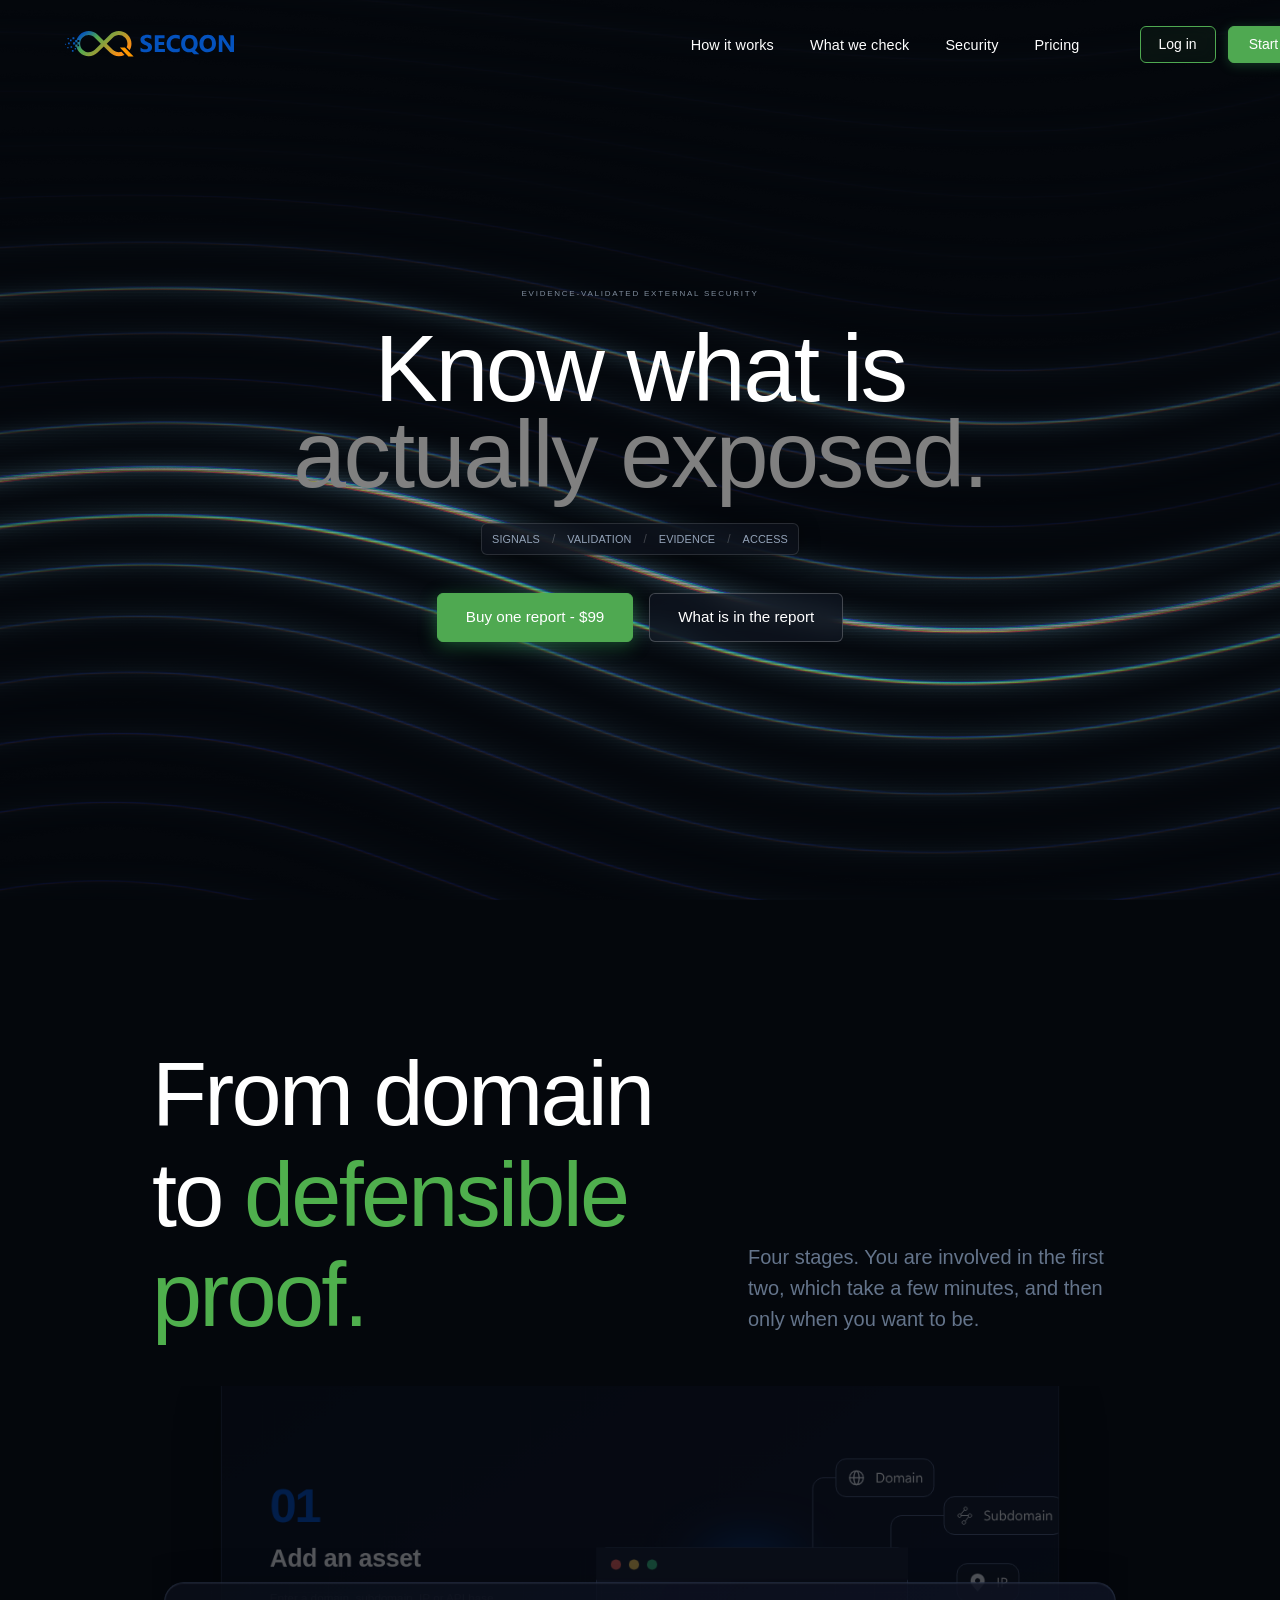
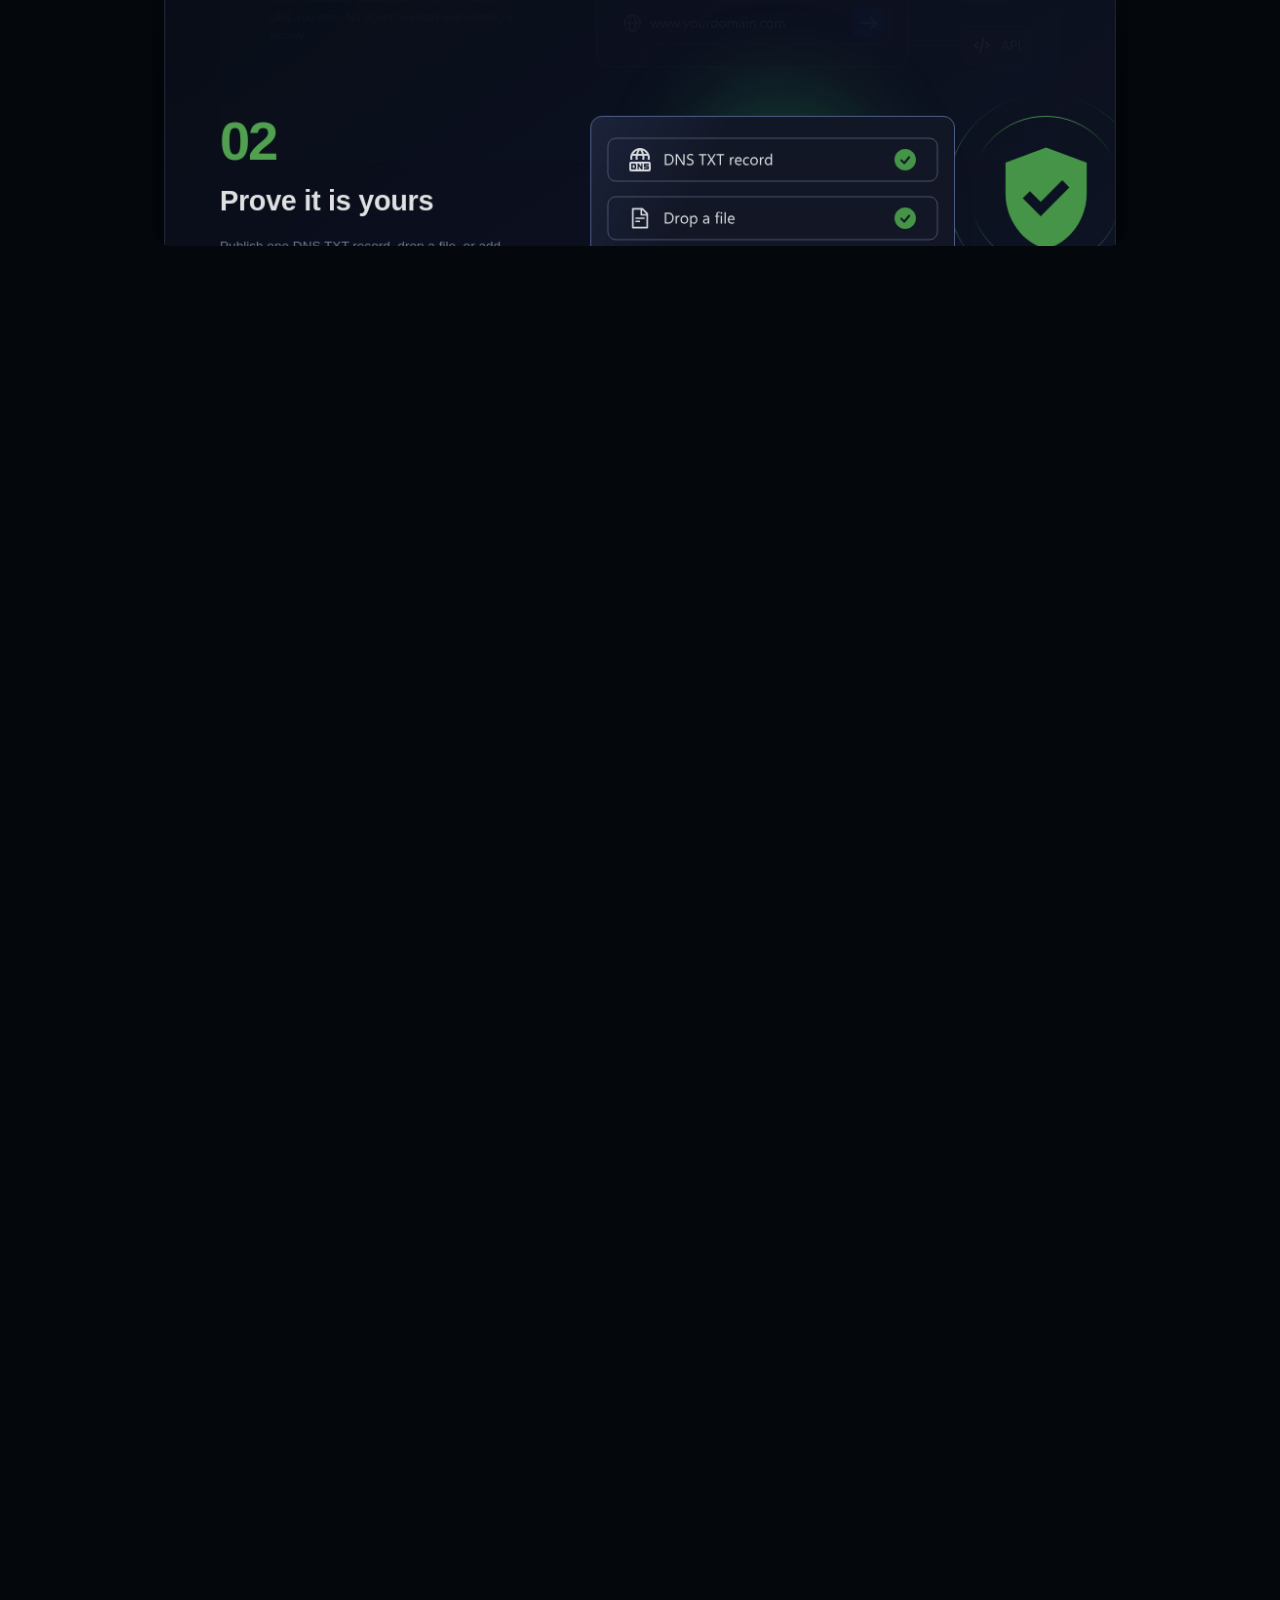
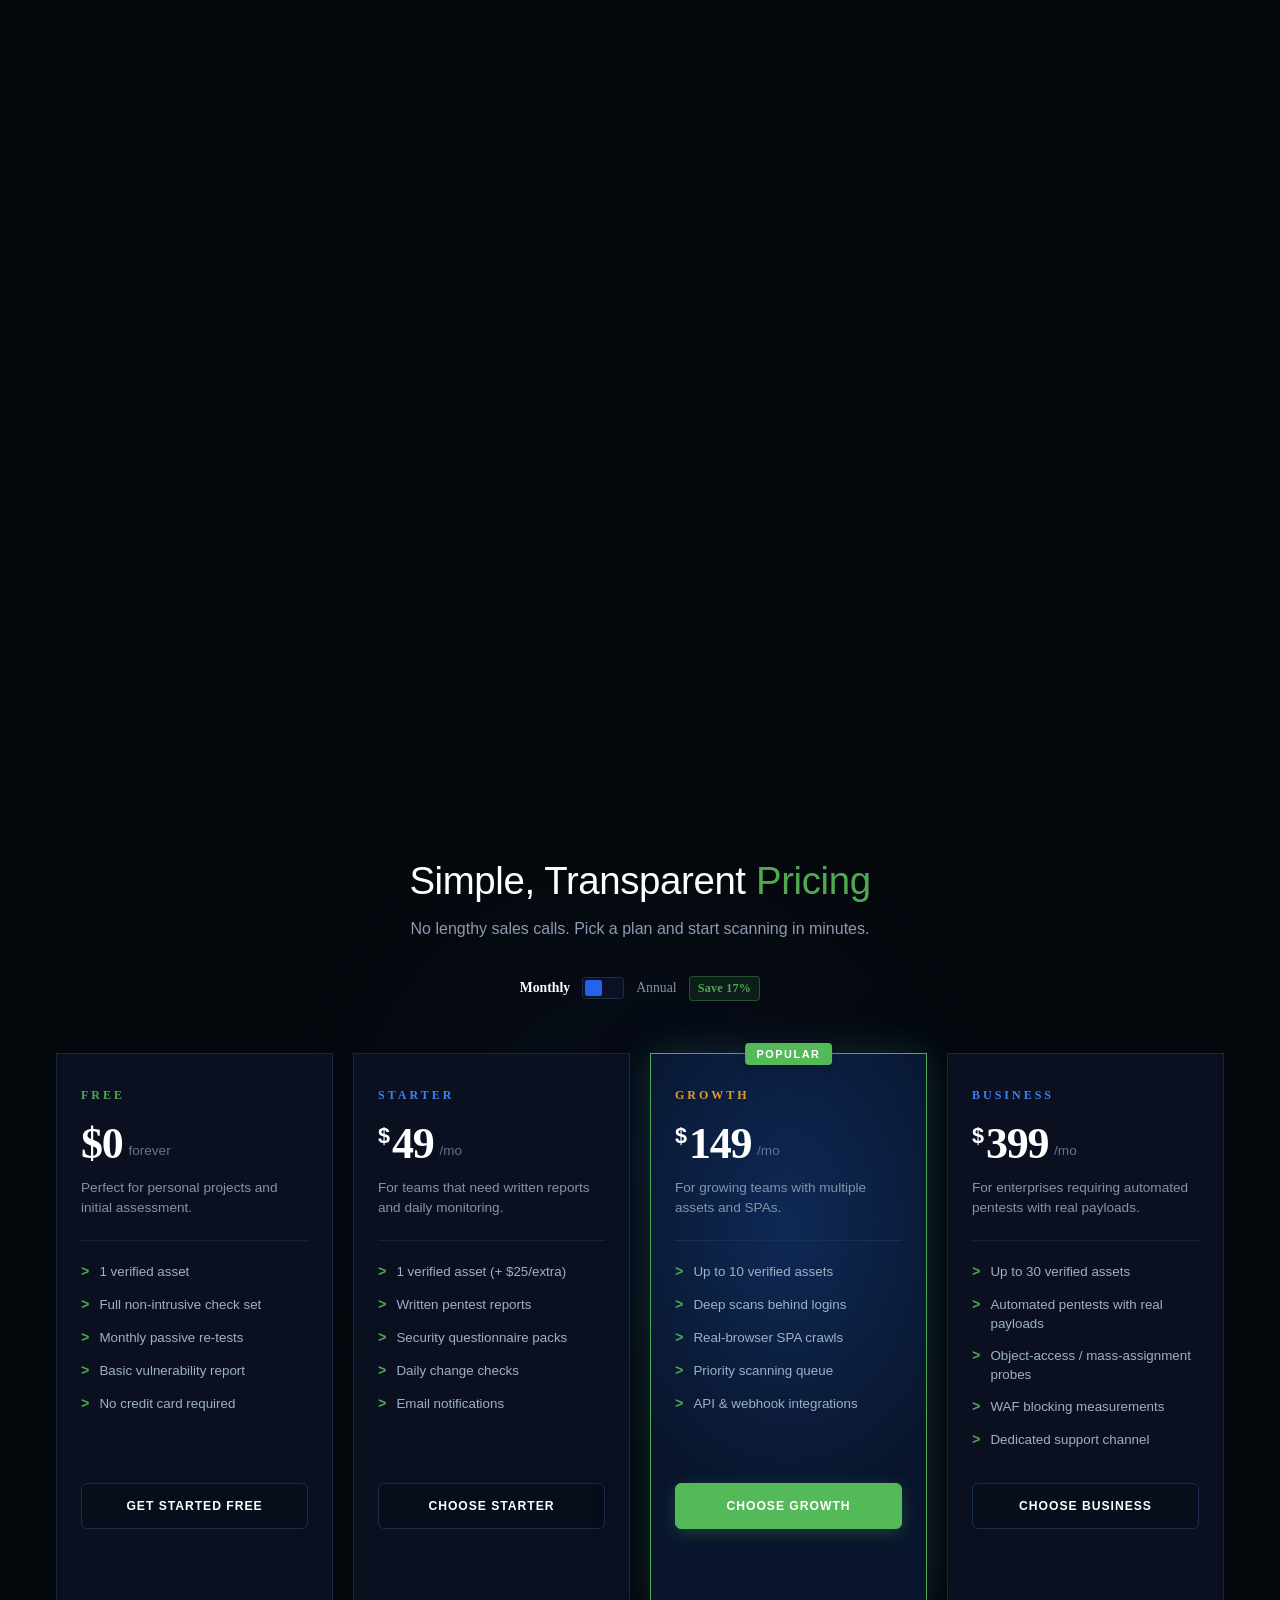
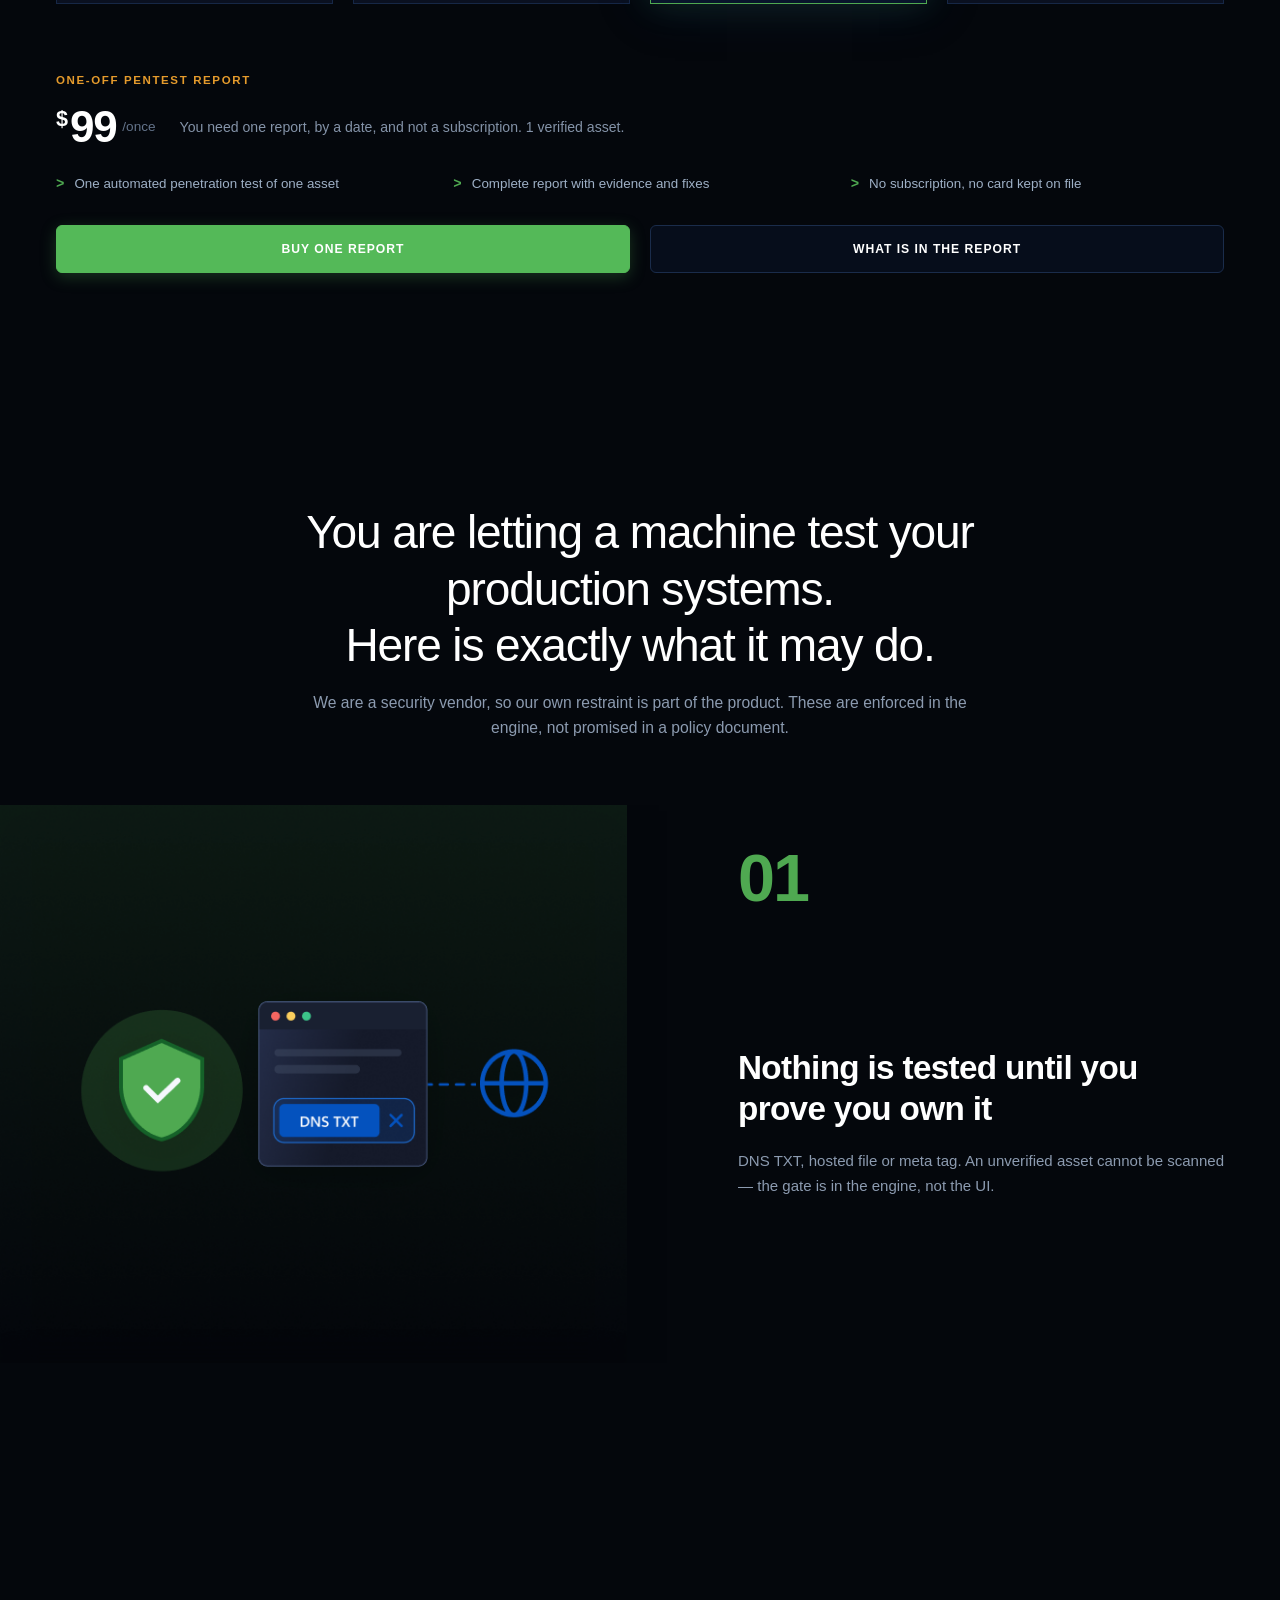
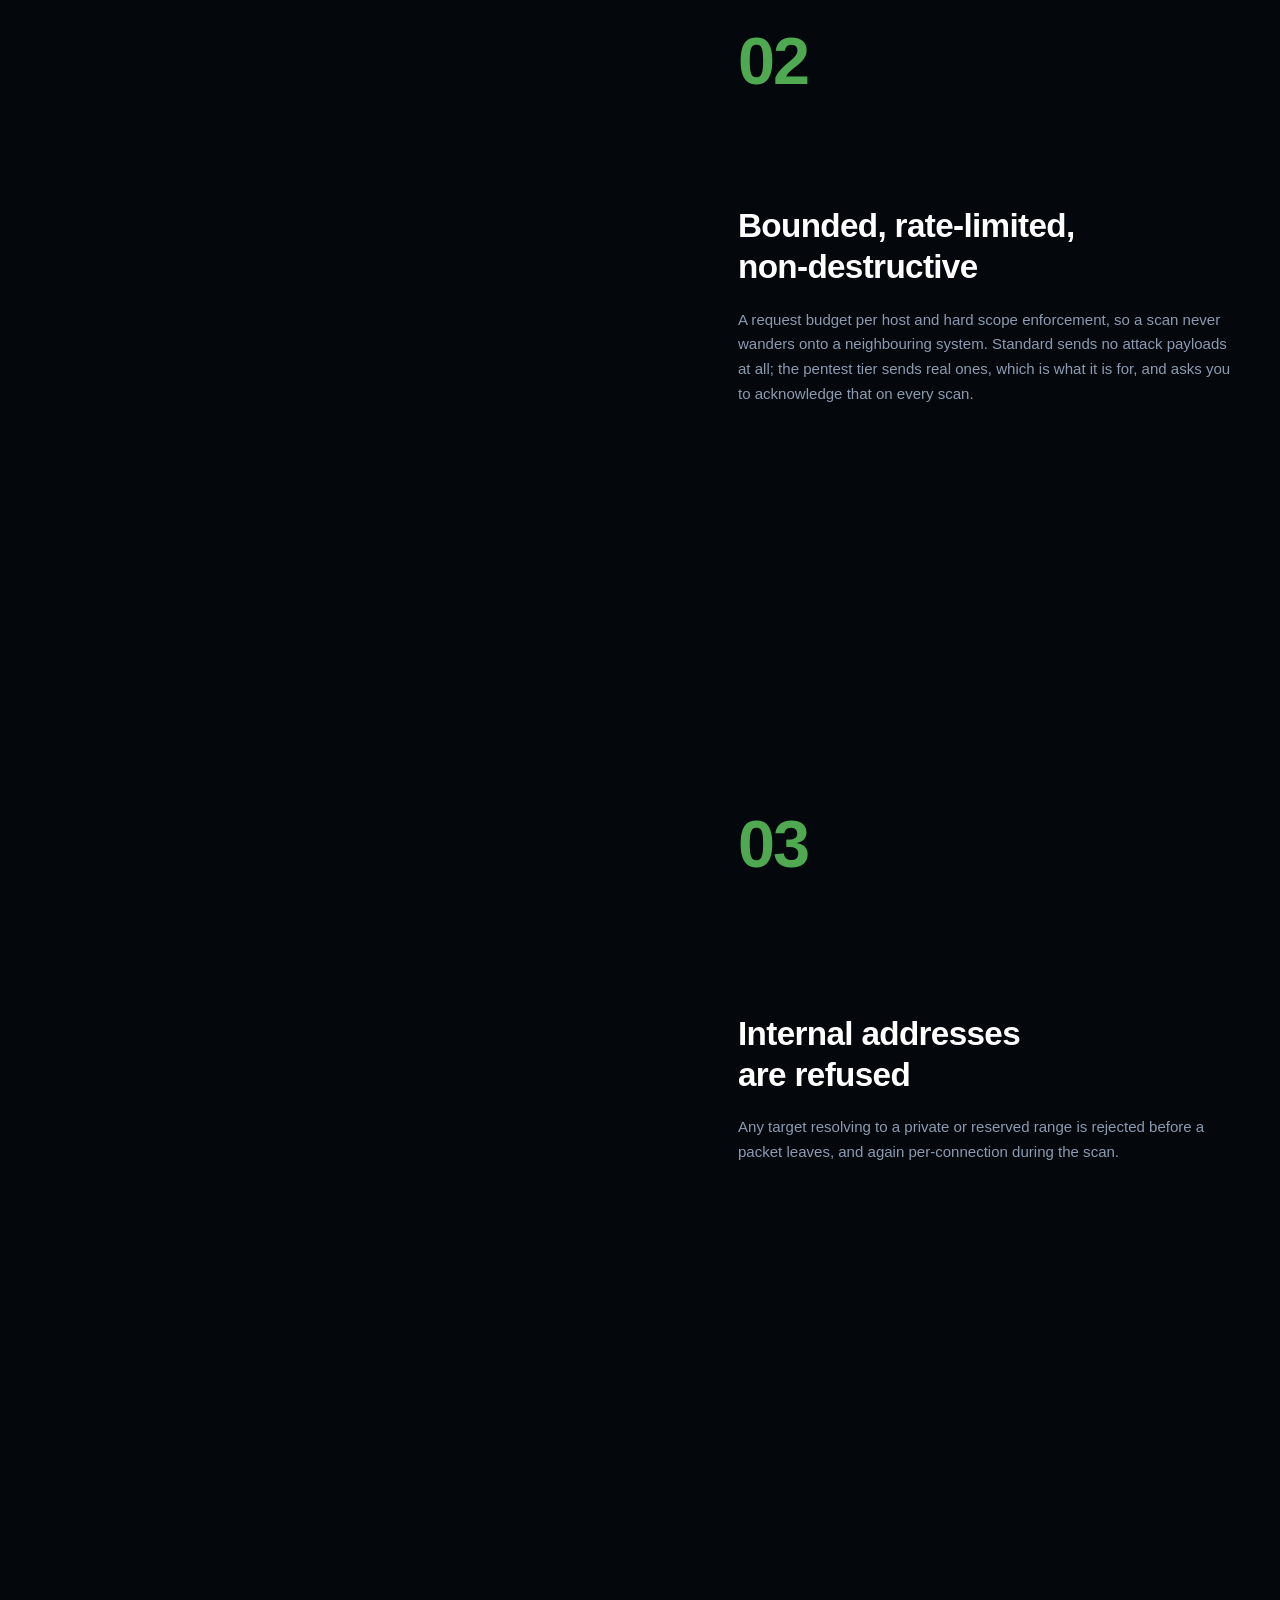
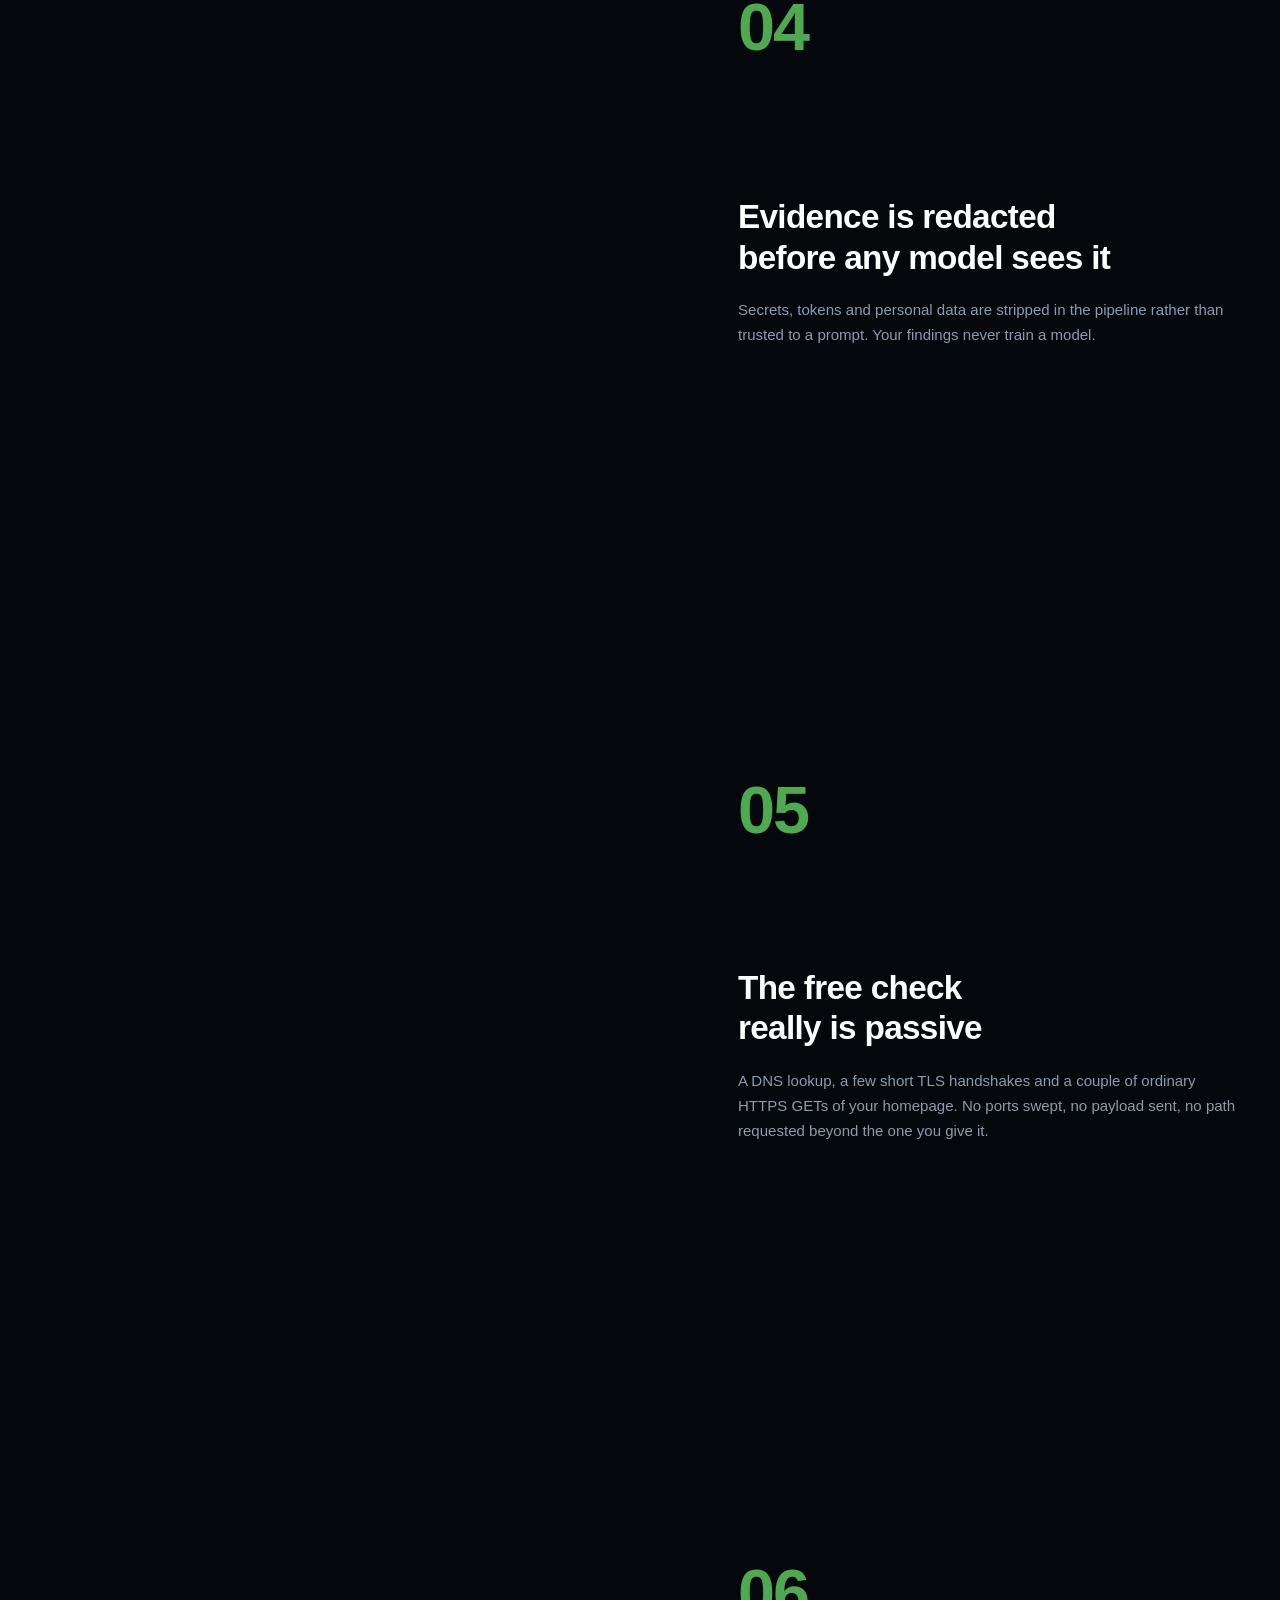
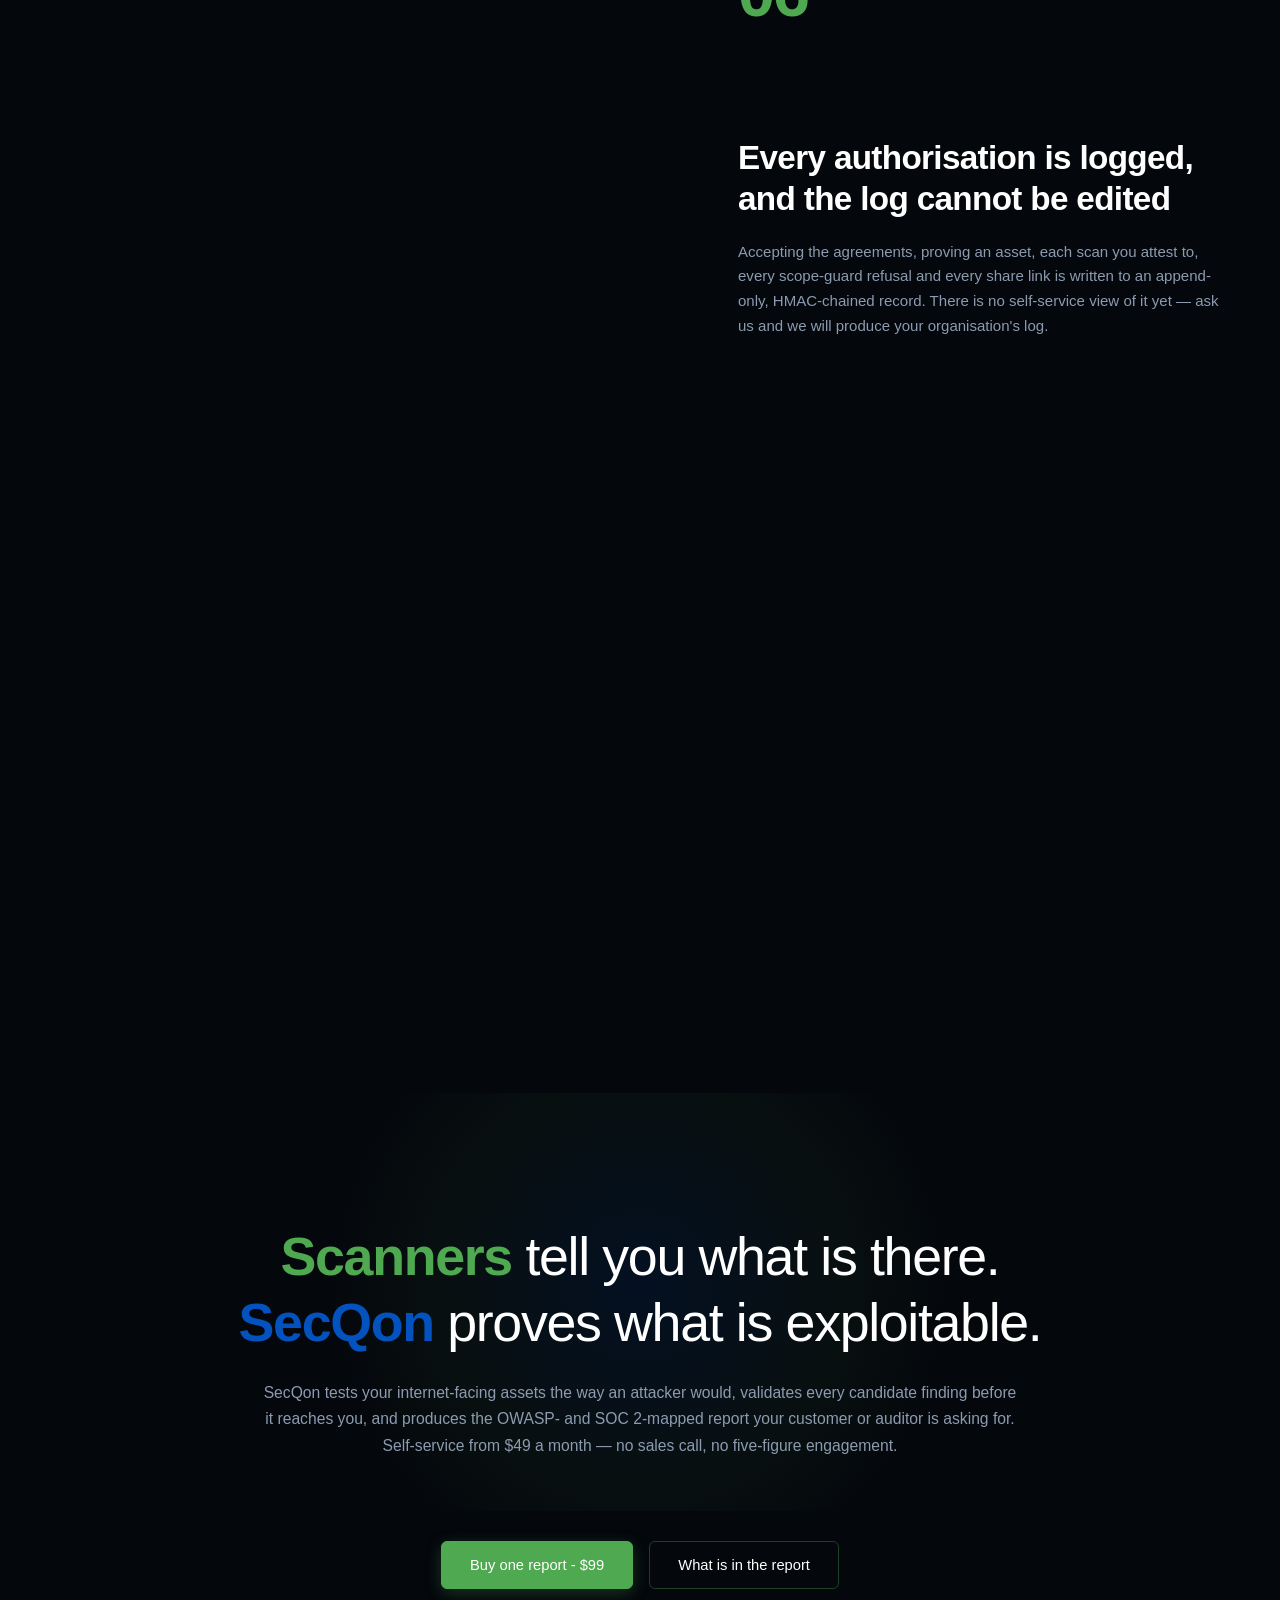
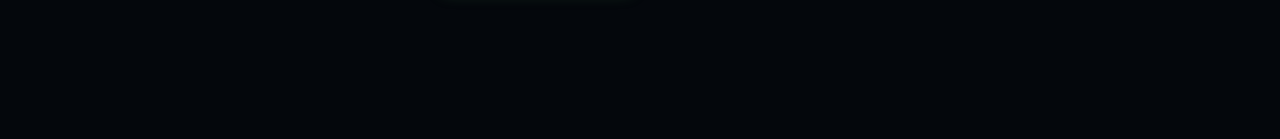
==== index.html @ 77406177 "feat: add proves section and global styles to landing page" ====
<!DOCTYPE html>
<html lang="en">

<head>
  <meta charset="UTF-8">
  <meta name="viewport" content="width=device-width, initial-scale=1.0">
  <title>SECQON - Evidence-Validated External Security</title>
  <meta name="description"
    content="Know what is actually exposed. Evidence-validated external security intelligence, signals, and validation.">

  <!-- Favicon -->
  <link rel="icon" type="image/svg+xml" href="assets/images/logo.svg">

  <!-- Segoe UI Variable Font -->
  <link rel="preconnect" href="https://fonts.cdnfonts.com">
  <link href="https://fonts.cdnfonts.com/css/segoe-ui-variable" rel="stylesheet">

  <!-- Google Fonts - Plus Jakarta Sans -->
  <link rel="preconnect" href="https://fonts.googleapis.com">
  <link rel="preconnect" href="https://fonts.gstatic.com" crossorigin>
  <link href="https://fonts.googleapis.com/css2?family=Plus+Jakarta+Sans:wght@300;400;500;600;700;800&display=swap"
    rel="stylesheet">

  <!-- Stylesheets -->
  <link rel="stylesheet" href="assets/css/style.css">
  <link rel="stylesheet" href="assets/css/scanner.css">
  <link rel="stylesheet" href="assets/css/sections/header.css">
  <link rel="stylesheet" href="assets/css/sections/hero.css">
  <link rel="stylesheet" href="assets/css/sections/stages.css">
  <link rel="stylesheet" href="assets/css/sections/security.css">
  <link rel="stylesheet" href="assets/css/sections/pricing.css">
  <link rel="stylesheet" href="assets/css/sections/proves.css">
</head>

<body>

  <!-- Site Header -->
  <header class="site-header">
    <div class="container header-container">
      <!-- 1. Left: Brand Logo -->
      <a href="#" class="logo" aria-label="SECQON Home">
        <img src="assets/images/logo.svg" alt="SECQON Logo" class="logo-icon">
      </a>

      <!-- 2. Center: Navigation Menu -->
      <nav class="nav-menu-wrapper" id="navMenu">
        <ul class="nav-menu">
          <li><a href="#how-it-works" class="nav-link">How it works</a></li>
          <li><a href="#what-we-check" class="nav-link">What we check</a></li>
          <li><a href="#security" class="nav-link">Security</a></li>
          <li><a href="#pricing" class="nav-link">Pricing</a></li>
        </ul>

        <!-- Mobile duplicate of actions -->
        <div class="header-actions mobile-only-actions">
          <a href="#login" class="btn btn-outline btn-login">Log in</a>
          <a href="#start-free" class="btn btn-primary btn-start">Start free</a>
        </div>
      </nav>

      <!-- 3. Right: Header Action Buttons (Desktop) -->
      <div class="header-actions desktop-actions">
        <a href="#login" class="btn btn-outline btn-login">Log in</a>
        <a href="#start-free" class="btn btn-primary btn-start">Start free</a>
      </div>

      <!-- Mobile Hamburger Button -->
      <button class="mobile-nav-toggle" id="mobileNavToggle" aria-label="Toggle navigation menu" aria-expanded="false">
        <svg viewBox="0 0 24 24" fill="none" stroke="currentColor" stroke-width="2" stroke-linecap="round"
          stroke-linejoin="round">
          <line x1="3" y1="12" x2="21" y2="12"></line>
          <line x1="3" y1="6" x2="21" y2="6"></line>
          <line x1="3" y1="18" x2="21" y2="18"></line>
        </svg>
      </button>
    </div>
  </header>

  <!-- Main Content -->
  <main>
    <!-- Hero Section -->
    <section class="hero-section">
      <!-- Interactive WebGL2 Scanner Shader Background -->
      <div class="scanner-container" id="heroScanner">
        <canvas class="scanner-canvas" aria-hidden="true"></canvas>
      </div>

      <!-- Hero Content Overlay -->
      <div class="container hero-content">
        <!-- Eyebrow Subtitle -->
        <span class="hero-eyebrow">Evidence-Validated External Security</span>

        <!-- Main Headline -->
        <h1 class="hero-title">
          <span>Know what is</span>
          <span style="color:gray ;">actually exposed.</span>
        </h1>

        <!-- Features Pill / Tag Bar -->
        <div class="hero-features-pill">
          <span class="feature-tag">Signals</span>
          <span class="feature-divider">/</span>
          <span class="feature-tag">Validation</span>
          <span class="feature-divider">/</span>
          <span class="feature-tag">Evidence</span>
          <span class="feature-divider">/</span>
          <span class="feature-tag">Access</span>
        </div>

        <!-- Call to Action Buttons -->
        <div class="hero-cta-group">
          <a href="#how-it-works" class="btn btn-primary btn-report btn-buy">Buy one report - $99</a>
          <a href="#how-it-works" class="btn btn-outline btn-report btn-info">What is in the report</a>
        </div>
      </div>
    </section>

    <!-- Second Section: From domain to defensible proof -->
    <section class="stages-section" id="how-it-works">
      <div class="stages-scroll-wrapper">
        <div class="stages-sticky-container">
          <div class="container">

            <!-- Section Header -->
            <div class="stages-header">
              <h2 class="stages-title">
                From domain<br>
                to <span class="highlight-green">defensible proof.</span>
              </h2>
              <p class="stages-subtitle">
                Four stages. You are involved in the first two, which take a few minutes, and then only when you want to
                be.
              </p>
            </div>

            <!-- The Showcase Card Container -->
            <div class="stages-card-container">

              <!-- ================= STAGE 01: Add an asset (Matches reference image) ================= -->
              <div class="stage-panel active" id="stage-0">
                <div class="stage-content">
                  <div class="stage-number num-blue">01</div>
                  <h3 class="stage-heading">Add an asset</h3>
                  <p class="stage-desc">
                    Enter a domain, subdomain, IP or API base URL you own. No agent to install and nothing to deploy.
                  </p>
                </div>

                <div class="stage-visual">
                  <div class="stage1-diagram">
                    <!-- Glowing Blue Ambient Halo above the window -->
                    <div class="diagram-glow"></div>

                    <!-- Mock Browser / Terminal Window -->
                    <svg width="545" height="244" viewBox="0 0 545 244" fill="none" xmlns="http://www.w3.org/2000/svg">
                      <path d="M343 112.5V79.5C343 72.3203 348.82 66.5 356 66.5H405" stroke="#536080" />
                      <path d="M358 145.5H420" stroke="#536080" />
                      <path d="M363 217.5H425" stroke="#536080" />
                      <rect x="0.5" y="104" width="362" height="139" rx="11.5" fill="url(#paint0_linear_305_876)" />
                      <rect x="0.5" y="104" width="362" height="139" rx="11.5" stroke="#5B6FA1" />
                      <rect y="103.5" width="363" height="38" fill="#192031" />
                      <rect x="17" y="117.5" width="12" height="12" rx="6" fill="#F66661" />
                      <rect x="38" y="117.5" width="12" height="12" rx="6" fill="#FBCE5D" />
                      <rect x="59" y="117.5" width="12" height="12" rx="6" fill="#3CC58A" />
                      <rect x="21" y="166.5" width="321" height="50" rx="11" stroke="#37415A" stroke-width="2" />
                      <path
                        d="M45.6113 191.507C45.6113 196.66 43.9947 200.838 42.0005 200.838C40.0063 200.838 38.3896 196.66 38.3896 191.507C38.3896 186.353 40.0063 182.176 42.0005 182.176C43.9947 182.176 45.6113 186.353 45.6113 191.507Z"
                        stroke-width="1.33333" stroke="#F5F8FD" />
                      <path
                        d="M51.3337 191.499C51.3337 196.654 47.155 200.833 42.0003 200.833C36.8457 200.833 32.667 196.654 32.667 191.499C32.667 186.345 36.8457 182.166 42.0003 182.166C47.155 182.166 51.3337 186.345 51.3337 191.499Z"
                        stroke-width="1.33333" stroke="#F5F8FD" />
                      <path d="M32.667 191.494L51.3337 191.506" stroke-width="1.33333" stroke-linecap="round"
                        stroke-linejoin="round" stroke="#F5F8FD" />
                      <path
                        d="M74.375 189L71.9766 197H70.6484L68.9922 191.258C68.9505 191.112 68.9219 190.99 68.9062 190.891C68.8958 190.786 68.8854 190.667 68.875 190.531H68.8438C68.8333 190.667 68.8151 190.784 68.7891 190.883C68.763 190.982 68.7266 191.107 68.6797 191.258L66.8906 197H65.6094L63.1875 189H64.5312L66.1875 195.016C66.2135 195.104 66.2344 195.208 66.25 195.328C66.2708 195.448 66.2865 195.583 66.2969 195.734H66.3594C66.3698 195.62 66.3854 195.503 66.4062 195.383C66.4271 195.258 66.4583 195.13 66.5 195L68.3438 189H69.5156L71.1719 195.031C71.1979 195.13 71.2188 195.24 71.2344 195.359C71.2552 195.474 71.2734 195.604 71.2891 195.75H71.3516C71.3568 195.646 71.3698 195.534 71.3906 195.414C71.4167 195.294 71.4479 195.167 71.4844 195.031L73.1094 189H74.375ZM85.9375 189L83.5391 197H82.2109L80.5547 191.258C80.513 191.112 80.4844 190.99 80.4688 190.891C80.4583 190.786 80.4479 190.667 80.4375 190.531H80.4062C80.3958 190.667 80.3776 190.784 80.3516 190.883C80.3255 190.982 80.2891 191.107 80.2422 191.258L78.4531 197H77.1719L74.75 189H76.0938L77.75 195.016C77.776 195.104 77.7969 195.208 77.8125 195.328C77.8333 195.448 77.849 195.583 77.8594 195.734H77.9219C77.9323 195.62 77.9479 195.503 77.9688 195.383C77.9896 195.258 78.0208 195.13 78.0625 195L79.9062 189H81.0781L82.7344 195.031C82.7604 195.13 82.7812 195.24 82.7969 195.359C82.8177 195.474 82.8359 195.604 82.8516 195.75H82.9141C82.9193 195.646 82.9323 195.534 82.9531 195.414C82.9792 195.294 83.0104 195.167 83.0469 195.031L84.6719 189H85.9375ZM97.5 189L95.1016 197H93.7734L92.1172 191.258C92.0755 191.112 92.0469 190.99 92.0312 190.891C92.0208 190.786 92.0104 190.667 92 190.531H91.9688C91.9583 190.667 91.9401 190.784 91.9141 190.883C91.888 190.982 91.8516 191.107 91.8047 191.258L90.0156 197H88.7344L86.3125 189H87.6562L89.3125 195.016C89.3385 195.104 89.3594 195.208 89.375 195.328C89.3958 195.448 89.4115 195.583 89.4219 195.734H89.4844C89.4948 195.62 89.5104 195.503 89.5312 195.383C89.5521 195.258 89.5833 195.13 89.625 195L91.4688 189H92.6406L94.2969 195.031C94.3229 195.13 94.3438 195.24 94.3594 195.359C94.3802 195.474 94.3984 195.604 94.4141 195.75H94.4766C94.4818 195.646 94.4948 195.534 94.5156 195.414C94.5417 195.294 94.5729 195.167 94.6094 195.031L96.2344 189H97.5ZM99.4219 197.172C99.1719 197.172 98.9583 197.086 98.7812 196.914C98.6042 196.737 98.5156 196.526 98.5156 196.281C98.5156 196.042 98.6042 195.833 98.7812 195.656C98.9583 195.479 99.1719 195.391 99.4219 195.391C99.6719 195.391 99.8854 195.479 100.062 195.656C100.24 195.833 100.328 196.042 100.328 196.281C100.328 196.526 100.24 196.737 100.062 196.914C99.8854 197.086 99.6719 197.172 99.4219 197.172ZM108.82 189L105.047 198.523C104.75 199.273 104.378 199.833 103.93 200.203C103.482 200.578 102.956 200.766 102.352 200.766C102.195 200.766 102.052 200.755 101.922 200.734C101.792 200.719 101.667 200.695 101.547 200.664L101.797 199.57C101.891 199.602 101.977 199.622 102.055 199.633C102.138 199.648 102.219 199.656 102.297 199.656C102.641 199.656 102.924 199.568 103.148 199.391C103.378 199.214 103.56 198.964 103.695 198.641L104.391 196.984L101.266 189H102.688L104.852 195.156C104.862 195.193 104.88 195.263 104.906 195.367C104.938 195.471 104.974 195.604 105.016 195.766H105.062C105.078 195.703 105.096 195.622 105.117 195.523C105.143 195.424 105.177 195.307 105.219 195.172L107.492 189H108.82ZM113.547 197.188C112.365 197.188 111.419 196.815 110.711 196.07C110.008 195.32 109.656 194.328 109.656 193.094C109.656 191.755 110.021 190.708 110.75 189.953C111.479 189.198 112.474 188.818 113.734 188.812C114.927 188.807 115.857 189.174 116.523 189.914C117.195 190.654 117.531 191.672 117.531 192.969C117.531 194.25 117.169 195.273 116.445 196.039C115.727 196.805 114.76 197.188 113.547 197.188ZM113.641 196.109C114.469 196.109 115.104 195.841 115.547 195.305C115.995 194.763 116.219 194 116.219 193.016C116.219 192.01 115.995 191.24 115.547 190.703C115.099 190.161 114.464 189.891 113.641 189.891C112.818 189.891 112.167 190.172 111.688 190.734C111.208 191.297 110.969 192.068 110.969 193.047C110.969 193.995 111.211 194.742 111.695 195.289C112.18 195.836 112.828 196.109 113.641 196.109ZM126.047 197H124.766V195.734H124.734C124.469 196.219 124.13 196.583 123.719 196.828C123.307 197.068 122.823 197.188 122.266 197.188C121.312 197.188 120.596 196.904 120.117 196.336C119.643 195.768 119.406 194.917 119.406 193.781V189H120.68V193.578C120.68 194.422 120.841 195.055 121.164 195.477C121.487 195.898 121.971 196.109 122.617 196.109C123.242 196.109 123.755 195.88 124.156 195.422C124.562 194.958 124.766 194.354 124.766 193.609V189H126.047V197ZM132.586 190.094C132.487 190.062 132.398 190.042 132.32 190.031C132.242 190.016 132.143 190.008 132.023 190.008C131.372 190.008 130.859 190.286 130.484 190.844C130.109 191.396 129.922 192.089 129.922 192.922V197H128.641V189H129.922V190.586H129.953C130.135 190.023 130.414 189.596 130.789 189.305C131.164 189.008 131.596 188.859 132.086 188.859C132.247 188.859 132.383 188.867 132.492 188.883C132.607 188.898 132.708 188.922 132.797 188.953L132.586 190.094ZM139.719 195.641C139.422 196.156 139.044 196.544 138.586 196.805C138.133 197.06 137.594 197.188 136.969 197.188C135.964 197.188 135.159 196.831 134.555 196.117C133.956 195.398 133.656 194.422 133.656 193.188C133.656 191.865 133.99 190.805 134.656 190.008C135.323 189.211 136.211 188.812 137.32 188.812C137.872 188.812 138.346 188.922 138.742 189.141C139.143 189.354 139.469 189.677 139.719 190.109H139.75V185.156H141.031V197H139.75V195.641H139.719ZM134.969 193.125C134.969 194.047 135.182 194.776 135.609 195.312C136.042 195.844 136.62 196.109 137.344 196.109C138.062 196.109 138.643 195.852 139.086 195.336C139.529 194.82 139.75 194.169 139.75 193.383V192.203C139.75 191.557 139.534 191.01 139.102 190.562C138.674 190.115 138.135 189.891 137.484 189.891C136.703 189.891 136.089 190.177 135.641 190.75C135.193 191.323 134.969 192.115 134.969 193.125ZM146.969 197.188C145.786 197.188 144.841 196.815 144.133 196.07C143.43 195.32 143.078 194.328 143.078 193.094C143.078 191.755 143.443 190.708 144.172 189.953C144.901 189.198 145.896 188.818 147.156 188.812C148.349 188.807 149.279 189.174 149.945 189.914C150.617 190.654 150.953 191.672 150.953 192.969C150.953 194.25 150.591 195.273 149.867 196.039C149.148 196.805 148.182 197.188 146.969 197.188ZM147.062 196.109C147.891 196.109 148.526 195.841 148.969 195.305C149.417 194.763 149.641 194 149.641 193.016C149.641 192.01 149.417 191.24 148.969 190.703C148.521 190.161 147.885 189.891 147.062 189.891C146.24 189.891 145.589 190.172 145.109 190.734C144.63 191.297 144.391 192.068 144.391 193.047C144.391 193.995 144.633 194.742 145.117 195.289C145.602 195.836 146.25 196.109 147.062 196.109ZM164.359 197H163.078V192.406C163.078 191.521 162.94 190.88 162.664 190.484C162.393 190.089 161.935 189.891 161.289 189.891C160.742 189.891 160.276 190.141 159.891 190.641C159.51 191.141 159.32 191.74 159.32 192.438V197H158.039V192.25C158.039 191.464 157.888 190.875 157.586 190.484C157.284 190.089 156.828 189.891 156.219 189.891C155.656 189.891 155.193 190.128 154.828 190.602C154.464 191.07 154.281 191.682 154.281 192.438V197H153V189H154.281V190.266H154.312C154.599 189.781 154.948 189.419 155.359 189.18C155.776 188.935 156.255 188.812 156.797 188.812C157.344 188.812 157.82 188.966 158.227 189.273C158.633 189.576 158.911 189.974 159.062 190.469C159.359 189.917 159.729 189.503 160.172 189.227C160.615 188.951 161.13 188.812 161.719 188.812C162.599 188.812 163.258 189.083 163.695 189.625C164.138 190.167 164.359 190.982 164.359 192.07V197ZM172.445 197H171.164V195.75H171.133C170.857 196.229 170.516 196.589 170.109 196.828C169.708 197.068 169.24 197.188 168.703 197.188C167.953 197.188 167.346 196.969 166.883 196.531C166.419 196.094 166.188 195.513 166.188 194.789C166.188 194.107 166.422 193.542 166.891 193.094C167.359 192.646 168.023 192.359 168.883 192.234L171.164 191.93V191.75C171.164 191.078 171.008 190.602 170.695 190.32C170.383 190.034 169.966 189.891 169.445 189.891C169.029 189.891 168.628 189.969 168.242 190.125C167.857 190.281 167.495 190.521 167.156 190.844L166.406 190.07C166.854 189.638 167.331 189.32 167.836 189.117C168.341 188.914 168.904 188.812 169.523 188.812C170.492 188.812 171.221 189.062 171.711 189.562C172.201 190.057 172.445 190.802 172.445 191.797V197ZM171.164 193.75V192.953L169.234 193.219C168.646 193.302 168.203 193.451 167.906 193.664C167.609 193.878 167.461 194.214 167.461 194.672C167.461 195.151 167.599 195.518 167.875 195.773C168.156 196.023 168.497 196.148 168.898 196.148C169.591 196.148 170.141 195.922 170.547 195.469C170.958 195.016 171.164 194.443 171.164 193.75ZM175.578 187.086C175.318 187.086 175.099 187 174.922 186.828C174.745 186.651 174.656 186.435 174.656 186.18C174.656 185.924 174.745 185.711 174.922 185.539C175.099 185.362 175.318 185.273 175.578 185.273C175.839 185.273 176.057 185.362 176.234 185.539C176.411 185.711 176.5 185.924 176.5 186.18C176.5 186.435 176.411 186.651 176.234 186.828C176.057 187 175.839 187.086 175.578 187.086ZM176.203 197H174.922V189H176.203V197ZM185.438 197H184.156V192.438C184.156 191.589 184 190.953 183.688 190.531C183.38 190.104 182.917 189.891 182.297 189.891C181.656 189.891 181.125 190.133 180.703 190.617C180.286 191.096 180.078 191.703 180.078 192.438V197H178.797V189H180.078V190.328H180.109C180.411 189.823 180.781 189.445 181.219 189.195C181.656 188.94 182.161 188.812 182.734 188.812C183.609 188.812 184.279 189.096 184.742 189.664C185.206 190.227 185.438 191.042 185.438 192.109V197ZM188.297 197.172C188.047 197.172 187.833 197.086 187.656 196.914C187.479 196.737 187.391 196.526 187.391 196.281C187.391 196.042 187.479 195.833 187.656 195.656C187.833 195.479 188.047 195.391 188.297 195.391C188.547 195.391 188.76 195.479 188.938 195.656C189.115 195.833 189.203 196.042 189.203 196.281C189.203 196.526 189.115 196.737 188.938 196.914C188.76 197.086 188.547 197.172 188.297 197.172ZM196.953 196.523C196.583 196.753 196.214 196.919 195.844 197.023C195.474 197.133 195.07 197.188 194.633 197.188C193.508 197.188 192.583 196.839 191.859 196.141C191.141 195.443 190.781 194.453 190.781 193.172C190.781 191.87 191.143 190.818 191.867 190.016C192.596 189.214 193.596 188.812 194.867 188.812C195.279 188.812 195.669 188.862 196.039 188.961C196.414 189.06 196.792 189.221 197.172 189.445L196.633 190.383C196.336 190.216 196.044 190.094 195.758 190.016C195.471 189.938 195.159 189.898 194.82 189.898C193.94 189.898 193.266 190.193 192.797 190.781C192.328 191.37 192.094 192.117 192.094 193.023C192.094 194.023 192.339 194.786 192.828 195.312C193.323 195.839 193.961 196.102 194.742 196.102C194.997 196.102 195.263 196.062 195.539 195.984C195.82 195.901 196.102 195.773 196.383 195.602L196.953 196.523ZM202.062 197.188C200.88 197.188 199.935 196.815 199.227 196.07C198.523 195.32 198.172 194.328 198.172 193.094C198.172 191.755 198.536 190.708 199.266 189.953C199.995 189.198 200.99 188.818 202.25 188.812C203.443 188.807 204.372 189.174 205.039 189.914C205.711 190.654 206.047 191.672 206.047 192.969C206.047 194.25 205.685 195.273 204.961 196.039C204.242 196.805 203.276 197.188 202.062 197.188ZM202.156 196.109C202.984 196.109 203.62 195.841 204.062 195.305C204.51 194.763 204.734 194 204.734 193.016C204.734 192.01 204.51 191.24 204.062 190.703C203.615 190.161 202.979 189.891 202.156 189.891C201.333 189.891 200.682 190.172 200.203 190.734C199.724 191.297 199.484 192.068 199.484 193.047C199.484 193.995 199.727 194.742 200.211 195.289C200.695 195.836 201.344 196.109 202.156 196.109ZM219.453 197H218.172V192.406C218.172 191.521 218.034 190.88 217.758 190.484C217.487 190.089 217.029 189.891 216.383 189.891C215.836 189.891 215.37 190.141 214.984 190.641C214.604 191.141 214.414 191.74 214.414 192.438V197H213.133V192.25C213.133 191.464 212.982 190.875 212.68 190.484C212.378 190.089 211.922 189.891 211.312 189.891C210.75 189.891 210.286 190.128 209.922 190.602C209.557 191.07 209.375 191.682 209.375 192.438V197H208.094V189H209.375V190.266H209.406C209.693 189.781 210.042 189.419 210.453 189.18C210.87 188.935 211.349 188.812 211.891 188.812C212.438 188.812 212.914 188.966 213.32 189.273C213.727 189.576 214.005 189.974 214.156 190.469C214.453 189.917 214.823 189.503 215.266 189.227C215.708 188.951 216.224 188.812 216.812 188.812C217.693 188.812 218.352 189.083 218.789 189.625C219.232 190.167 219.453 190.982 219.453 192.07V197Z"
                        fill="white" />
                      <rect x="299" y="173.5" width="36" height="36" rx="6" fill="#0452BE" />
                      <path
                        d="M309 190.5C308.448 190.5 308 190.948 308 191.5C308 192.052 308.448 192.5 309 192.5V191.5V190.5ZM309 191.5V192.5H326V191.5V190.5H309V191.5ZM326.707 192.207C327.098 191.817 327.098 191.183 326.707 190.793L320.343 184.429C319.953 184.038 319.319 184.038 318.929 184.429C318.538 184.819 318.538 185.453 318.929 185.843L324.586 191.5L318.929 197.157C318.538 197.547 318.538 198.181 318.929 198.571C319.319 198.962 319.953 198.962 320.343 198.571L326.707 192.207Z"
                        fill="#F5F8FD" />
                      <rect x="405" y="44.5" width="139" height="44" rx="12" fill="#131A29" />
                      <rect x="405" y="44.5" width="139" height="44" rx="12" stroke="#536181" />
                      <path
                        d="M430 74.5C430 75.6046 429.105 76.5 428 76.5C426.895 76.5 426 75.6046 426 74.5C426 73.3954 426.895 72.5 428 72.5C429.105 72.5 430 73.3954 430 74.5Z"
                        stroke="#F5F8FD" />
                      <path
                        d="M432 58.5C432 59.6046 431.105 60.5 430 60.5C428.895 60.5 428 59.6046 428 58.5C428 57.3954 428.895 56.5 430 56.5C431.105 56.5 432 57.3954 432 58.5Z"
                        stroke="#F5F8FD" />
                      <path
                        d="M437 66.5C437 67.6046 436.105 68.5 435 68.5C433.895 68.5 433 67.6046 433 66.5C433 65.3954 433.895 64.5 435 64.5C436.105 64.5 437 65.3954 437 66.5Z"
                        stroke="#F5F8FD" />
                      <path
                        d="M425 66.5C425 67.6046 424.105 68.5 423 68.5C421.895 68.5 421 67.6046 421 66.5C421 65.3954 421.895 64.5 423 64.5C424.105 64.5 425 65.3954 425 66.5Z"
                        stroke="#F5F8FD" />
                      <path d="M433 66.5H425M428.5 60L424.5 65" stroke-linecap="round" stroke-linejoin="round"
                        stroke="#F5F8FD" />
                      <path d="M433.5 68L429.5 73" stroke="#F5F8FD" />
                      <path
                        d="M451.5 71.1406L452.141 70.1562C452.599 70.4531 453.057 70.6693 453.516 70.8047C453.974 70.9401 454.508 71.0078 455.117 71.0078C455.799 71.0078 456.359 70.849 456.797 70.5312C457.24 70.2083 457.461 69.7396 457.461 69.125C457.461 68.5781 457.273 68.1406 456.898 67.8125C456.529 67.4844 455.919 67.1667 455.07 66.8594C454.018 66.4792 453.237 66.0521 452.727 65.5781C452.221 65.099 451.969 64.4688 451.969 63.6875C451.969 62.7708 452.297 62.0286 452.953 61.4609C453.615 60.8932 454.482 60.6094 455.555 60.6094C456.055 60.6094 456.544 60.6641 457.023 60.7734C457.503 60.8776 457.997 61.0495 458.508 61.2891L458.016 62.3438C457.589 62.1458 457.172 62.0026 456.766 61.9141C456.365 61.8255 455.93 61.7812 455.461 61.7812C454.789 61.7812 454.258 61.9401 453.867 62.2578C453.477 62.5703 453.281 63.0052 453.281 63.5625C453.281 64.0521 453.461 64.4427 453.82 64.7344C454.18 65.026 454.779 65.3229 455.617 65.625C456.742 66.0312 457.549 66.4844 458.039 66.9844C458.529 67.4844 458.773 68.1589 458.773 69.0078C458.773 69.9141 458.445 70.6719 457.789 71.2812C457.133 71.8854 456.211 72.1875 455.023 72.1875C454.357 72.1875 453.742 72.1042 453.18 71.9375C452.617 71.7708 452.057 71.5052 451.5 71.1406ZM467.266 72H465.984V70.7344H465.953C465.688 71.2188 465.349 71.5833 464.938 71.8281C464.526 72.0677 464.042 72.1875 463.484 72.1875C462.531 72.1875 461.815 71.9036 461.336 71.3359C460.862 70.7682 460.625 69.9167 460.625 68.7812V64H461.898V68.5781C461.898 69.4219 462.06 70.0547 462.383 70.4766C462.706 70.8984 463.19 71.1094 463.836 71.1094C464.461 71.1094 464.974 70.8802 465.375 70.4219C465.781 69.9583 465.984 69.3542 465.984 68.6094V64H467.266V72ZM471.172 70.9688H471.141V72H469.859V60.1562H471.141V65.4062H471.172C471.49 64.875 471.878 64.4766 472.336 64.2109C472.799 63.9453 473.333 63.8125 473.938 63.8125C474.964 63.8125 475.766 64.1719 476.344 64.8906C476.927 65.6042 477.219 66.5625 477.219 67.7656C477.219 69.1042 476.893 70.1771 476.242 70.9844C475.591 71.7865 474.701 72.1875 473.57 72.1875C473.044 72.1875 472.581 72.0859 472.18 71.8828C471.779 71.6797 471.443 71.375 471.172 70.9688ZM471.141 67.6172V68.7344C471.141 69.3958 471.354 69.9583 471.781 70.4219C472.214 70.8802 472.76 71.1094 473.422 71.1094C474.198 71.1094 474.805 70.8125 475.242 70.2188C475.685 69.625 475.906 68.7995 475.906 67.7422C475.906 66.8516 475.701 66.1536 475.289 65.6484C474.878 65.1432 474.32 64.8906 473.617 64.8906C472.872 64.8906 472.273 65.151 471.82 65.6719C471.367 66.1875 471.141 66.8359 471.141 67.6172ZM484.781 70.6406C484.484 71.1562 484.107 71.5443 483.648 71.8047C483.195 72.0599 482.656 72.1875 482.031 72.1875C481.026 72.1875 480.221 71.8307 479.617 71.1172C479.018 70.3984 478.719 69.4219 478.719 68.1875C478.719 66.8646 479.052 65.8047 479.719 65.0078C480.385 64.2109 481.273 63.8125 482.383 63.8125C482.935 63.8125 483.409 63.9219 483.805 64.1406C484.206 64.3542 484.531 64.6771 484.781 65.1094H484.812V60.1562H486.094V72H484.812V70.6406H484.781ZM480.031 68.125C480.031 69.0469 480.245 69.776 480.672 70.3125C481.104 70.8438 481.682 71.1094 482.406 71.1094C483.125 71.1094 483.706 70.8516 484.148 70.3359C484.591 69.8203 484.812 69.1693 484.812 68.3828V67.2031C484.812 66.5573 484.596 66.0104 484.164 65.5625C483.737 65.1146 483.198 64.8906 482.547 64.8906C481.766 64.8906 481.151 65.1771 480.703 65.75C480.255 66.3229 480.031 67.1146 480.031 68.125ZM492.031 72.1875C490.849 72.1875 489.904 71.8151 489.195 71.0703C488.492 70.3203 488.141 69.3281 488.141 68.0938C488.141 66.7552 488.505 65.7083 489.234 64.9531C489.964 64.1979 490.958 63.8177 492.219 63.8125C493.411 63.8073 494.341 64.1745 495.008 64.9141C495.68 65.6536 496.016 66.6719 496.016 67.9688C496.016 69.25 495.654 70.2734 494.93 71.0391C494.211 71.8047 493.245 72.1875 492.031 72.1875ZM492.125 71.1094C492.953 71.1094 493.589 70.8411 494.031 70.3047C494.479 69.763 494.703 69 494.703 68.0156C494.703 67.0104 494.479 66.2396 494.031 65.7031C493.583 65.1615 492.948 64.8906 492.125 64.8906C491.302 64.8906 490.651 65.1719 490.172 65.7344C489.693 66.2969 489.453 67.0677 489.453 68.0469C489.453 68.9948 489.695 69.7422 490.18 70.2891C490.664 70.8359 491.312 71.1094 492.125 71.1094ZM509.422 72H508.141V67.4062C508.141 66.5208 508.003 65.8802 507.727 65.4844C507.456 65.0885 506.997 64.8906 506.352 64.8906C505.805 64.8906 505.339 65.1406 504.953 65.6406C504.573 66.1406 504.383 66.7396 504.383 67.4375V72H503.102V67.25C503.102 66.4635 502.951 65.875 502.648 65.4844C502.346 65.0885 501.891 64.8906 501.281 64.8906C500.719 64.8906 500.255 65.1276 499.891 65.6016C499.526 66.0703 499.344 66.6823 499.344 67.4375V72H498.062V64H499.344V65.2656H499.375C499.661 64.7812 500.01 64.4193 500.422 64.1797C500.839 63.9349 501.318 63.8125 501.859 63.8125C502.406 63.8125 502.883 63.9661 503.289 64.2734C503.695 64.5755 503.974 64.974 504.125 65.4688C504.422 64.9167 504.792 64.5026 505.234 64.2266C505.677 63.9505 506.193 63.8125 506.781 63.8125C507.661 63.8125 508.32 64.0833 508.758 64.625C509.201 65.1667 509.422 65.9818 509.422 67.0703V72ZM517.508 72H516.227V70.75H516.195C515.919 71.2292 515.578 71.5885 515.172 71.8281C514.771 72.0677 514.302 72.1875 513.766 72.1875C513.016 72.1875 512.409 71.9688 511.945 71.5312C511.482 71.0938 511.25 70.513 511.25 69.7891C511.25 69.1068 511.484 68.5417 511.953 68.0938C512.422 67.6458 513.086 67.3594 513.945 67.2344L516.227 66.9297V66.75C516.227 66.0781 516.07 65.6016 515.758 65.3203C515.445 65.0339 515.029 64.8906 514.508 64.8906C514.091 64.8906 513.69 64.9688 513.305 65.125C512.919 65.2812 512.557 65.5208 512.219 65.8438L511.469 65.0703C511.917 64.638 512.393 64.3203 512.898 64.1172C513.404 63.9141 513.966 63.8125 514.586 63.8125C515.555 63.8125 516.284 64.0625 516.773 64.5625C517.263 65.0573 517.508 65.8021 517.508 66.7969V72ZM516.227 68.75V67.9531L514.297 68.2188C513.708 68.3021 513.266 68.4505 512.969 68.6641C512.672 68.8776 512.523 69.2135 512.523 69.6719C512.523 70.151 512.661 70.5182 512.938 70.7734C513.219 71.0234 513.56 71.1484 513.961 71.1484C514.654 71.1484 515.203 70.9219 515.609 70.4688C516.021 70.0156 516.227 69.4427 516.227 68.75ZM520.641 62.0859C520.38 62.0859 520.161 62 519.984 61.8281C519.807 61.651 519.719 61.4349 519.719 61.1797C519.719 60.9245 519.807 60.7109 519.984 60.5391C520.161 60.362 520.38 60.2734 520.641 60.2734C520.901 60.2734 521.12 60.362 521.297 60.5391C521.474 60.7109 521.562 60.9245 521.562 61.1797C521.562 61.4349 521.474 61.651 521.297 61.8281C521.12 62 520.901 62.0859 520.641 62.0859ZM521.266 72H519.984V64H521.266V72ZM530.5 72H529.219V67.4375C529.219 66.5885 529.062 65.9531 528.75 65.5312C528.443 65.1042 527.979 64.8906 527.359 64.8906C526.719 64.8906 526.188 65.1328 525.766 65.6172C525.349 66.0964 525.141 66.7031 525.141 67.4375V72H523.859V64H525.141V65.3281H525.172C525.474 64.8229 525.844 64.4453 526.281 64.1953C526.719 63.9401 527.224 63.8125 527.797 63.8125C528.672 63.8125 529.341 64.0964 529.805 64.6641C530.268 65.2266 530.5 66.0417 530.5 67.1094V72Z"
                        fill="white" />
                      <rect x="420" y="122.5" width="72" height="44" rx="12" fill="#131A29" />
                      <rect x="420" y="122.5" width="72" height="44" rx="12" stroke="#536181" />
                      <path
                        d="M444 134C441.813 134.003 439.716 134.873 438.169 136.419C436.623 137.966 435.753 140.063 435.75 142.25C435.748 144.037 436.332 145.776 437.412 147.2C437.412 147.2 437.637 147.496 437.674 147.539L444 155L450.329 147.535C450.362 147.496 450.588 147.2 450.588 147.2L450.589 147.198C451.668 145.774 452.252 144.036 452.25 142.25C452.247 140.063 451.377 137.966 449.831 136.419C448.284 134.873 446.187 134.003 444 134ZM444 145.25C443.407 145.25 442.827 145.074 442.333 144.744C441.84 144.415 441.455 143.946 441.228 143.398C441.001 142.85 440.942 142.247 441.058 141.665C441.173 141.083 441.459 140.548 441.879 140.129C442.298 139.709 442.833 139.423 443.415 139.308C443.997 139.192 444.6 139.251 445.148 139.478C445.696 139.705 446.165 140.09 446.494 140.583C446.824 141.077 447 141.657 447 142.25C446.999 143.045 446.683 143.808 446.12 144.37C445.558 144.933 444.795 145.249 444 145.25Z"
                        fill="#F5F8FD" />
                      <path
                        d="M468.781 150H467.469V138.797H468.781V150ZM473.047 145.891V150H471.734V138.797H474.812C476.01 138.797 476.938 139.094 477.594 139.688C478.255 140.281 478.586 141.12 478.586 142.203C478.586 143.281 478.219 144.167 477.484 144.859C476.755 145.547 475.768 145.891 474.523 145.891H473.047ZM473.047 139.984V144.703H474.422C475.328 144.703 476.018 144.492 476.492 144.07C476.971 143.643 477.211 143.042 477.211 142.266C477.211 141.505 476.992 140.935 476.555 140.555C476.117 140.174 475.461 139.984 474.586 139.984H473.047Z"
                        fill="white" />
                      <rect x="425" y="195.5" width="82" height="44" rx="12" fill="#131A29" />
                      <rect x="425" y="195.5" width="82" height="44" rx="12" stroke="#536181" />
                      <path
                        d="M453.71 222.209L458.41 217.499L453.71 212.789L452.29 214.209L455.59 217.499L452.29 220.789L453.71 222.209ZM445.71 220.789L442.41 217.499L445.71 214.209L444.29 212.789L439.59 217.499L444.29 222.209L445.71 220.789ZM451 208.499L450.02 208.279L448.02 217.279L446.02 226.279L447 226.499L447.98 226.719L449.98 217.719L451.98 208.719L451 208.499Z"
                        fill="#F5F8FD" />
                      <path
                        d="M471.172 223L475.469 211.797H476.828L481.141 223H479.688L478.555 220H473.703L472.633 223H471.172ZM474.141 218.82H478.125L476.312 213.906C476.281 213.828 476.253 213.727 476.227 213.602C476.201 213.477 476.172 213.328 476.141 213.156H476.109C476.083 213.312 476.055 213.453 476.023 213.578C475.997 213.703 475.966 213.812 475.93 213.906L474.141 218.82ZM484.109 218.891V223H482.797V211.797H485.875C487.073 211.797 488 212.094 488.656 212.688C489.318 213.281 489.648 214.12 489.648 215.203C489.648 216.281 489.281 217.167 488.547 217.859C487.818 218.547 486.831 218.891 485.586 218.891H484.109ZM484.109 212.984V217.703H485.484C486.391 217.703 487.081 217.492 487.555 217.07C488.034 216.643 488.273 216.042 488.273 215.266C488.273 214.505 488.055 213.935 487.617 213.555C487.18 213.174 486.523 212.984 485.648 212.984H484.109ZM493.078 223H491.766V211.797H493.078V223Z"
                        fill="white" />
                      <path d="M252 103.5V35.5C252 28.3203 257.82 22.5 265 22.5H280" stroke="#536080" />
                      <rect x="279" y="0.5" width="114" height="44" rx="12" fill="#131A29" />
                      <rect x="279" y="0.5" width="114" height="44" rx="12" stroke="#536181" />
                      <path
                        d="M306.096 22.5061C306.096 26.9232 304.71 30.5041 303.001 30.5041C301.291 30.5041 299.906 26.9232 299.906 22.5061C299.906 18.0889 301.291 14.5081 303.001 14.5081C304.71 14.5081 306.096 18.0889 306.096 22.5061Z"
                        stroke-width="1.33333" stroke="#F5F8FD" />
                      <path
                        d="M311 22.5C311 26.9183 307.419 30.5 303 30.5C298.582 30.5 295 26.9183 295 22.5C295 18.0817 298.582 14.5 303 14.5C307.419 14.5 311 18.0817 311 22.5Z"
                        stroke-width="1.33333" stroke="#F5F8FD" />
                      <path d="M295 22.4954L311 22.5054" stroke-width="1.33333" stroke-linecap="round"
                        stroke-linejoin="round" stroke="#F5F8FD" />
                      <path
                        d="M326.469 28V16.7969H329.562C331.536 16.7969 333.016 17.2526 334 18.1641C334.99 19.0703 335.484 20.4349 335.484 22.2578C335.484 23.987 334.935 25.3776 333.836 26.4297C332.742 27.4766 331.276 28 329.438 28H326.469ZM327.781 17.9844V26.8125H329.453C330.922 26.8125 332.065 26.4193 332.883 25.6328C333.701 24.8464 334.109 23.7318 334.109 22.2891C334.109 20.8516 333.727 19.776 332.961 19.0625C332.201 18.3438 331.057 17.9844 329.531 17.9844H327.781ZM340.859 28.1875C339.677 28.1875 338.732 27.8151 338.023 27.0703C337.32 26.3203 336.969 25.3281 336.969 24.0938C336.969 22.7552 337.333 21.7083 338.062 20.9531C338.792 20.1979 339.786 19.8177 341.047 19.8125C342.24 19.8073 343.169 20.1745 343.836 20.9141C344.508 21.6536 344.844 22.6719 344.844 23.9688C344.844 25.25 344.482 26.2734 343.758 27.0391C343.039 27.8047 342.073 28.1875 340.859 28.1875ZM340.953 27.1094C341.781 27.1094 342.417 26.8411 342.859 26.3047C343.307 25.763 343.531 25 343.531 24.0156C343.531 23.0104 343.307 22.2396 342.859 21.7031C342.411 21.1615 341.776 20.8906 340.953 20.8906C340.13 20.8906 339.479 21.1719 339 21.7344C338.521 22.2969 338.281 23.0677 338.281 24.0469C338.281 24.9948 338.523 25.7422 339.008 26.2891C339.492 26.8359 340.141 27.1094 340.953 27.1094ZM358.25 28H356.969V23.4062C356.969 22.5208 356.831 21.8802 356.555 21.4844C356.284 21.0885 355.826 20.8906 355.18 20.8906C354.633 20.8906 354.167 21.1406 353.781 21.6406C353.401 22.1406 353.211 22.7396 353.211 23.4375V28H351.93V23.25C351.93 22.4635 351.779 21.875 351.477 21.4844C351.174 21.0885 350.719 20.8906 350.109 20.8906C349.547 20.8906 349.083 21.1276 348.719 21.6016C348.354 22.0703 348.172 22.6823 348.172 23.4375V28H346.891V20H348.172V21.2656H348.203C348.49 20.7812 348.839 20.4193 349.25 20.1797C349.667 19.9349 350.146 19.8125 350.688 19.8125C351.234 19.8125 351.711 19.9661 352.117 20.2734C352.523 20.5755 352.802 20.974 352.953 21.4688C353.25 20.9167 353.62 20.5026 354.062 20.2266C354.505 19.9505 355.021 19.8125 355.609 19.8125C356.49 19.8125 357.148 20.0833 357.586 20.625C358.029 21.1667 358.25 21.9818 358.25 23.0703V28ZM366.336 28H365.055V26.75H365.023C364.747 27.2292 364.406 27.5885 364 27.8281C363.599 28.0677 363.13 28.1875 362.594 28.1875C361.844 28.1875 361.237 27.9688 360.773 27.5312C360.31 27.0938 360.078 26.513 360.078 25.7891C360.078 25.1068 360.312 24.5417 360.781 24.0938C361.25 23.6458 361.914 23.3594 362.773 23.2344L365.055 22.9297V22.75C365.055 22.0781 364.898 21.6016 364.586 21.3203C364.273 21.0339 363.857 20.8906 363.336 20.8906C362.919 20.8906 362.518 20.9688 362.133 21.125C361.747 21.2812 361.385 21.5208 361.047 21.8438L360.297 21.0703C360.745 20.638 361.221 20.3203 361.727 20.1172C362.232 19.9141 362.794 19.8125 363.414 19.8125C364.383 19.8125 365.112 20.0625 365.602 20.5625C366.091 21.0573 366.336 21.8021 366.336 22.7969V28ZM365.055 24.75V23.9531L363.125 24.2188C362.536 24.3021 362.094 24.4505 361.797 24.6641C361.5 24.8776 361.352 25.2135 361.352 25.6719C361.352 26.151 361.49 26.5182 361.766 26.7734C362.047 27.0234 362.388 27.1484 362.789 27.1484C363.482 27.1484 364.031 26.9219 364.438 26.4688C364.849 26.0156 365.055 25.4427 365.055 24.75ZM369.469 18.0859C369.208 18.0859 368.99 18 368.812 17.8281C368.635 17.651 368.547 17.4349 368.547 17.1797C368.547 16.9245 368.635 16.7109 368.812 16.5391C368.99 16.362 369.208 16.2734 369.469 16.2734C369.729 16.2734 369.948 16.362 370.125 16.5391C370.302 16.7109 370.391 16.9245 370.391 17.1797C370.391 17.4349 370.302 17.651 370.125 17.8281C369.948 18 369.729 18.0859 369.469 18.0859ZM370.094 28H368.812V20H370.094V28ZM379.328 28H378.047V23.4375C378.047 22.5885 377.891 21.9531 377.578 21.5312C377.271 21.1042 376.807 20.8906 376.188 20.8906C375.547 20.8906 375.016 21.1328 374.594 21.6172C374.177 22.0964 373.969 22.7031 373.969 23.4375V28H372.688V20H373.969V21.3281H374C374.302 20.8229 374.672 20.4453 375.109 20.1953C375.547 19.9401 376.052 19.8125 376.625 19.8125C377.5 19.8125 378.169 20.0964 378.633 20.6641C379.096 21.2266 379.328 22.0417 379.328 23.1094V28Z"
                        fill="white" />
                      <defs>
                        <linearGradient id="paint0_linear_305_876" x1="149" y1="237.5" x2="-353.5" y2="-113.5"
                          gradientUnits="userSpaceOnUse">
                          <stop stop-color="#151A2A" />
                          <stop offset="1" stop-color="#485990" />
                        </linearGradient>
                      </defs>
                    </svg>

                  </div>
                </div>
              </div>

              <!-- ================= STAGE 02: Prove it is yours (Matches reference image) ================= -->
              <div class="stage-panel" id="stage-1">
                <div class="stage-content">
                  <div class="stage-number num-green">02</div>
                  <h3 class="stage-heading">Prove it is yours</h3>
                  <p class="stage-desc">
                    Publish one DNS TXT record, drop a file, or add a meta tag. Copy, paste, re-check. Nothing is
                    scanned until this passes.
                  </p>
                </div>
                <div class="stage-visual">
                  <div class="stage2-diagram">
                    <!-- Soft Green Ambient Radial Glow -->
                    <div class="stage2-ambient-glow"></div>

                    <svg width="568" height="232" viewBox="0 0 568 232" fill="none" xmlns="http://www.w3.org/2000/svg">
                      <path
                        d="M467.499 55.4154L425.833 71.0404V102.759C425.833 129.061 443.593 153.592 467.499 159.582C491.405 153.592 509.166 129.061 509.166 102.759V71.0404L467.499 55.4154ZM461.978 125.936L443.541 107.499L450.885 100.155L461.926 111.197L484.01 89.1133L491.353 96.4571L461.978 125.936Z"
                        fill="#4FA951" />
                      <path
                        d="M544.5 100.999C544.5 143.801 509.803 178.499 467 178.499C424.198 178.499 389.5 143.801 389.5 100.999C389.5 58.1973 424.198 23.4994 467 23.4994C509.803 23.4994 544.5 58.1973 544.5 100.999Z"
                        stroke="url(#paint0_linear_350_1118)" />
                      <path
                        d="M567.5 101.001C567.5 156.505 522.505 201.501 467 201.501C411.496 201.501 366.5 156.505 366.5 101.001C366.5 45.496 411.496 0.50061 467 0.50061C522.505 0.50061 567.5 45.496 567.5 101.001Z"
                        stroke="url(#paint1_linear_350_1118)" />
                      <rect x="0.500244" y="23.4994" width="373" height="208" rx="11.5"
                        fill="url(#paint2_linear_350_1118)" />
                      <rect x="0.500244" y="23.4994" width="373" height="208" rx="11.5" stroke="#5B6FA1" />
                      <rect x="18.0007" y="45.9977" width="338" height="44" rx="8" stroke="#536181" />
                      <g clip-path="url(#clip0_350_1118)">
                        <path d="M43.501 73.4946H45.501V76.4946H43.501V73.4946Z" fill="#F5F8FD" />
                        <path
                          d="M59.999 69.9981H42.003C41.74 69.9978 41.4795 70.0494 41.2365 70.1499C40.9935 70.2504 40.7727 70.3979 40.5868 70.5838C40.4008 70.7698 40.2534 70.9906 40.1528 71.2336C40.0523 71.4766 40.0007 71.7371 40.001 72.0001V77.996C40.0007 78.259 40.0523 78.5195 40.1528 78.7625C40.2534 79.0055 40.4008 79.2263 40.5868 79.4123C40.7727 79.5982 40.9935 79.7457 41.2365 79.8462C41.4795 79.9467 41.74 79.9983 42.003 79.9981H59.999C60.262 79.9983 60.5224 79.9467 60.7654 79.8462C61.0084 79.7457 61.2292 79.5982 61.4152 79.4123C61.6012 79.2263 61.7486 79.0055 61.8491 78.7625C61.9496 78.5195 62.0012 78.259 62.001 77.996V72.0001C62.0012 71.7371 61.9496 71.4766 61.8491 71.2336C61.7486 70.9906 61.6012 70.7698 61.4152 70.5838C61.2292 70.3979 61.0084 70.2504 60.7654 70.1499C60.5224 70.0494 60.262 69.9978 59.999 69.9981ZM47.001 76.4981C47.0046 76.696 46.9683 76.8927 46.8943 77.0764C46.8202 77.26 46.7098 77.4268 46.5698 77.5669C46.4298 77.7069 46.263 77.8172 46.0793 77.8913C45.8957 77.9654 45.699 78.0017 45.501 77.9981H42.001V71.9981H45.501C45.699 71.9944 45.8957 72.0307 46.0793 72.1048C46.263 72.1789 46.4298 72.2892 46.5698 72.4292C46.7098 72.5693 46.8202 72.7361 46.8943 72.9197C46.9683 73.1034 47.0046 73.3001 47.001 73.4981V76.4981ZM53.501 77.9981H52.301L49.751 74.4981V77.9981H48.501V71.9981H49.751L52.251 75.4981V71.9981H53.501V77.9981ZM60.001 73.5181H56.501V74.2581H59.001C59.2662 74.2581 59.5206 74.3634 59.7081 74.5509C59.8956 74.7385 60.001 74.9928 60.001 75.2581V76.9981C60.001 77.2633 59.8956 77.5176 59.7081 77.7052C59.5206 77.8927 59.2662 77.9981 59.001 77.9981H55.001V76.4981H58.511V75.7581H56.001C55.7358 75.7581 55.4814 75.6527 55.2939 75.4652C55.1063 75.2776 55.001 75.0233 55.001 74.7581V72.9981C55.001 72.7328 55.1063 72.4785 55.2939 72.2909C55.4814 72.1034 55.7358 71.9981 56.001 71.9981H60.001V73.5181ZM43.261 67.9981C43.0923 67.3446 43.005 66.6729 43.001 65.9981C43.005 65.3232 43.0923 64.6515 43.261 63.9981H46.641C46.555 64.6614 46.5083 65.3292 46.501 65.9981C46.5083 66.6669 46.555 67.3347 46.641 67.9981H48.661C48.5631 67.3357 48.5096 66.6675 48.501 65.9981C48.5096 65.3286 48.5631 64.6604 48.661 63.9981H53.341C53.4389 64.6604 53.4923 65.3286 53.501 65.9981C53.4923 66.6675 53.4389 67.3357 53.341 67.9981H55.361C55.447 67.3347 55.4937 66.6669 55.501 65.9981C55.4937 65.3292 55.447 64.6614 55.361 63.9981H58.741C58.9096 64.6515 58.9969 65.3232 59.001 65.9981C58.9969 66.6729 58.9096 67.3446 58.741 67.9981H60.8C61.0953 66.5456 61.064 65.0456 60.7085 63.6066C60.3529 62.1677 59.6819 60.8258 58.744 59.6781C57.8061 58.5303 56.6248 57.6054 55.2856 56.9703C53.9464 56.3351 52.4827 56.0056 51.0005 56.0056C49.5183 56.0056 48.0546 56.3351 46.7154 56.9703C45.3761 57.6054 44.1948 58.5303 43.257 59.6781C42.3191 60.8258 41.6481 62.1677 41.2925 63.6066C40.9369 65.0456 40.9057 66.5456 41.201 67.9981H43.261ZM57.921 61.9981H54.971C54.6575 60.7597 54.1941 59.5642 53.591 58.4381C55.4151 59.0661 56.9521 60.3298 57.921 61.9981ZM51.001 58.0381C51.8408 59.2501 52.4853 60.5863 52.911 61.9981H49.091C49.5167 60.5863 50.1612 59.2501 51.001 58.0381ZM48.411 58.4381C47.8079 59.5642 47.3444 60.7597 47.031 61.9981H44.081C45.0477 60.328 46.5855 59.0637 48.411 58.4381Z"
                          fill="#F5F8FD" />
                      </g>
                      <path
                        d="M76.4695 73.4976V62.2944H79.5632C81.5372 62.2944 83.0164 62.7502 84.0007 63.6616C84.9903 64.5679 85.4851 65.9325 85.4851 67.7554C85.4851 69.4845 84.9356 70.8752 83.8367 71.9272C82.7429 72.9741 81.2768 73.4976 79.4382 73.4976H76.4695ZM77.782 63.4819V72.3101H79.4539C80.9226 72.3101 82.0658 71.9168 82.8835 71.1304C83.7013 70.3439 84.1101 69.2293 84.1101 67.7866C84.1101 66.3491 83.7273 65.2736 82.9617 64.5601C82.2013 63.8413 81.058 63.4819 79.532 63.4819H77.782ZM96.7195 73.4976H95.1101L89.3445 64.5679C89.2716 64.4533 89.2039 64.3387 89.1414 64.2241C89.0841 64.1043 89.032 63.9845 88.9851 63.8647H88.9382C88.9591 63.9845 88.9747 64.172 88.9851 64.4272C88.9955 64.6825 89.0007 65.008 89.0007 65.4038V73.4976H87.6882V62.2944H89.3914L95.0007 71.0835C95.1205 71.2658 95.2169 71.4194 95.2898 71.5444C95.3679 71.6694 95.4226 71.7658 95.4539 71.8335H95.4851C95.4591 71.672 95.4382 71.4533 95.4226 71.1772C95.4122 70.9012 95.407 70.5705 95.407 70.1851V62.2944H96.7195V73.4976ZM98.6882 72.6382L99.3289 71.6538C99.7872 71.9507 100.246 72.1668 100.704 72.3022C101.162 72.4377 101.696 72.5054 102.305 72.5054C102.988 72.5054 103.548 72.3465 103.985 72.0288C104.428 71.7059 104.649 71.2371 104.649 70.6226C104.649 70.0757 104.462 69.6382 104.087 69.3101C103.717 68.9819 103.108 68.6642 102.259 68.3569C101.206 67.9767 100.425 67.5496 99.9148 67.0757C99.4096 66.5965 99.157 65.9663 99.157 65.1851C99.157 64.2684 99.4851 63.5262 100.141 62.9585C100.803 62.3908 101.67 62.1069 102.743 62.1069C103.243 62.1069 103.733 62.1616 104.212 62.271C104.691 62.3752 105.186 62.547 105.696 62.7866L105.204 63.8413C104.777 63.6434 104.36 63.5002 103.954 63.4116C103.553 63.3231 103.118 63.2788 102.649 63.2788C101.977 63.2788 101.446 63.4377 101.055 63.7554C100.665 64.0679 100.469 64.5028 100.469 65.0601C100.469 65.5496 100.649 65.9403 101.009 66.2319C101.368 66.5236 101.967 66.8205 102.805 67.1226C103.93 67.5288 104.738 67.9819 105.227 68.4819C105.717 68.9819 105.962 69.6564 105.962 70.5054C105.962 71.4116 105.634 72.1694 104.977 72.7788C104.321 73.383 103.399 73.6851 102.212 73.6851C101.545 73.6851 100.93 73.6017 100.368 73.4351C99.8054 73.2684 99.2455 73.0028 98.6882 72.6382ZM119.157 63.4819H115.923V73.4976H114.61V63.4819H111.384V62.2944H119.157V63.4819ZM128.673 73.4976H127.071L124.493 69.2085C124.451 69.1408 124.41 69.0627 124.368 68.9741C124.326 68.8804 124.282 68.7736 124.235 68.6538H124.204C124.178 68.7163 124.141 68.7944 124.094 68.8882C124.053 68.9767 124.001 69.0835 123.938 69.2085L121.282 73.4976H119.673L123.423 67.8647L119.969 62.2944H121.579L123.868 66.2319C123.941 66.3621 124.011 66.4924 124.079 66.6226C124.147 66.7528 124.209 66.883 124.266 67.0132H124.298C124.381 66.8413 124.459 66.6877 124.532 66.5522C124.605 66.4168 124.673 66.2996 124.735 66.2007L127.118 62.2944H128.626L125.102 67.8491L128.673 73.4976ZM137.251 63.4819H134.016V73.4976H132.704V63.4819H129.477V62.2944H137.251V63.4819ZM147.196 66.5913C147.097 66.5601 147.009 66.5392 146.93 66.5288C146.852 66.5132 146.753 66.5054 146.634 66.5054C145.982 66.5054 145.469 66.784 145.094 67.3413C144.719 67.8934 144.532 68.5861 144.532 69.4194V73.4976H143.251V65.4976H144.532V67.0835H144.563C144.746 66.521 145.024 66.0939 145.399 65.8022C145.774 65.5054 146.206 65.3569 146.696 65.3569C146.857 65.3569 146.993 65.3647 147.102 65.3804C147.217 65.396 147.318 65.4194 147.407 65.4507L147.196 66.5913ZM155.243 69.7866H149.587C149.607 70.6877 149.844 71.383 150.298 71.8726C150.756 72.3569 151.397 72.5991 152.219 72.5991C152.579 72.5991 152.938 72.547 153.298 72.4429C153.662 72.3335 154.022 72.1616 154.376 71.9272L154.969 72.8413C154.516 73.133 154.063 73.3465 153.61 73.4819C153.157 73.6174 152.66 73.6851 152.118 73.6851C150.91 73.6851 149.967 73.3257 149.29 72.6069C148.613 71.8882 148.272 70.8856 148.266 69.5991C148.261 68.3127 148.6 67.2762 149.282 66.4897C149.969 65.7033 150.86 65.3101 151.954 65.3101C152.996 65.3101 153.803 65.6512 154.376 66.3335C154.954 67.0106 155.243 67.9507 155.243 69.1538V69.7866ZM153.93 68.7397C153.925 68.0002 153.746 67.4246 153.391 67.0132C153.037 66.5965 152.55 66.3882 151.93 66.3882C151.321 66.3882 150.803 66.6017 150.376 67.0288C149.954 67.4507 149.696 68.021 149.602 68.7397H153.93ZM162.813 73.021C162.443 73.2502 162.074 73.4168 161.704 73.521C161.334 73.6304 160.93 73.6851 160.493 73.6851C159.368 73.6851 158.443 73.3361 157.719 72.6382C157.001 71.9403 156.641 70.9507 156.641 69.6694C156.641 68.3674 157.003 67.3153 157.727 66.5132C158.456 65.7111 159.456 65.3101 160.727 65.3101C161.139 65.3101 161.529 65.3595 161.899 65.4585C162.274 65.5575 162.652 65.7189 163.032 65.9429L162.493 66.8804C162.196 66.7137 161.904 66.5913 161.618 66.5132C161.331 66.4351 161.019 66.396 160.68 66.396C159.8 66.396 159.126 66.6903 158.657 67.2788C158.188 67.8674 157.954 68.6147 157.954 69.521C157.954 70.521 158.199 71.284 158.688 71.8101C159.183 72.3361 159.821 72.5991 160.602 72.5991C160.857 72.5991 161.123 72.5601 161.399 72.4819C161.68 72.3986 161.962 72.271 162.243 72.0991L162.813 73.021ZM167.923 73.6851C166.74 73.6851 165.795 73.3127 165.087 72.5679C164.384 71.8179 164.032 70.8257 164.032 69.5913C164.032 68.2528 164.397 67.2059 165.126 66.4507C165.855 65.6955 166.85 65.3153 168.11 65.3101C169.303 65.3049 170.232 65.672 170.899 66.4116C171.571 67.1512 171.907 68.1694 171.907 69.4663C171.907 70.7476 171.545 71.771 170.821 72.5366C170.102 73.3022 169.136 73.6851 167.923 73.6851ZM168.016 72.6069C168.844 72.6069 169.48 72.3387 169.923 71.8022C170.371 71.2606 170.594 70.4976 170.594 69.5132C170.594 68.508 170.371 67.7371 169.923 67.2007C169.475 66.659 168.839 66.3882 168.016 66.3882C167.193 66.3882 166.542 66.6694 166.063 67.2319C165.584 67.7944 165.344 68.5653 165.344 69.5444C165.344 70.4924 165.587 71.2397 166.071 71.7866C166.555 72.3335 167.204 72.6069 168.016 72.6069ZM177.899 66.5913C177.8 66.5601 177.712 66.5392 177.634 66.5288C177.555 66.5132 177.456 66.5054 177.337 66.5054C176.686 66.5054 176.173 66.784 175.798 67.3413C175.423 67.8934 175.235 68.5861 175.235 69.4194V73.4976H173.954V65.4976H175.235V67.0835H175.266C175.449 66.521 175.727 66.0939 176.102 65.8022C176.477 65.5054 176.91 65.3569 177.399 65.3569C177.561 65.3569 177.696 65.3647 177.805 65.3804C177.92 65.396 178.022 65.4194 178.11 65.4507L177.899 66.5913ZM185.032 72.1382C184.735 72.6538 184.357 73.0418 183.899 73.3022C183.446 73.5575 182.907 73.6851 182.282 73.6851C181.277 73.6851 180.472 73.3283 179.868 72.6147C179.269 71.896 178.969 70.9194 178.969 69.6851C178.969 68.3621 179.303 67.3022 179.969 66.5054C180.636 65.7085 181.524 65.3101 182.634 65.3101C183.186 65.3101 183.66 65.4194 184.055 65.6382C184.456 65.8517 184.782 66.1746 185.032 66.6069H185.063V61.6538H186.344V73.4976H185.063V72.1382H185.032ZM180.282 69.6226C180.282 70.5444 180.496 71.2736 180.923 71.8101C181.355 72.3413 181.933 72.6069 182.657 72.6069C183.376 72.6069 183.956 72.3491 184.399 71.8335C184.842 71.3179 185.063 70.6668 185.063 69.8804V68.7007C185.063 68.0549 184.847 67.508 184.415 67.0601C183.988 66.6121 183.449 66.3882 182.798 66.3882C182.016 66.3882 181.402 66.6746 180.954 67.2476C180.506 67.8205 180.282 68.6121 180.282 69.6226Z"
                        fill="white" />
                      <path
                        d="M323.001 56.9982C316.926 56.9982 312.001 61.9232 312.001 67.9982C312.001 74.0732 316.926 78.9982 323.001 78.9982C329.076 78.9982 334.001 74.0732 334.001 67.9982C334.001 61.9232 329.076 56.9982 323.001 56.9982ZM327.769 66.1382C327.857 66.0378 327.923 65.9209 327.965 65.7943C328.007 65.6678 328.023 65.5341 328.013 65.4012C328.003 65.2682 327.966 65.1387 327.904 65.0203C327.843 64.9019 327.759 64.7969 327.656 64.7115C327.554 64.6261 327.435 64.5621 327.308 64.5232C327.18 64.4843 327.046 64.4713 326.914 64.485C326.781 64.4987 326.652 64.5387 326.535 64.6028C326.419 64.6669 326.316 64.7537 326.233 64.8582L321.933 70.0172L319.708 67.7912C319.519 67.609 319.267 67.5082 319.004 67.5105C318.742 67.5128 318.491 67.6179 318.306 67.8034C318.121 67.9888 318.015 68.2396 318.013 68.5018C318.011 68.764 318.112 69.0166 318.294 69.2052L321.294 72.2052C321.392 72.3034 321.51 72.38 321.639 72.4302C321.769 72.4804 321.907 72.5031 322.046 72.4968C322.185 72.4905 322.321 72.4554 322.445 72.3936C322.57 72.3319 322.68 72.2449 322.769 72.1382L327.769 66.1382Z"
                        fill-rule="evenodd" clip-rule="evenodd" fill="#4FA951" />
                      <rect x="18.0007" y="105.998" width="338" height="44" rx="8" stroke="#536181" />
                      <path
                        d="M59.0299 122.761L53.9862 117.717C53.8456 117.576 53.6557 117.497 53.4565 117.497H43.5002C43.0854 117.497 42.7502 117.832 42.7502 118.247V137.747C42.7502 138.161 43.0854 138.497 43.5002 138.497H58.5002C58.9151 138.497 59.2502 138.161 59.2502 137.747V123.293C59.2502 123.093 59.1706 122.901 59.0299 122.761ZM57.5206 123.637H53.1096V119.226L57.5206 123.637ZM57.5627 136.809H44.4377V119.184H51.5159V124.247C51.5159 124.508 51.6196 124.758 51.8042 124.943C51.9888 125.127 52.2392 125.231 52.5002 125.231H57.5627V136.809ZM50.8127 130.481H46.5002C46.3971 130.481 46.3127 130.565 46.3127 130.668V131.793C46.3127 131.897 46.3971 131.981 46.5002 131.981H50.8127C50.9159 131.981 51.0002 131.897 51.0002 131.793V130.668C51.0002 130.565 50.9159 130.481 50.8127 130.481ZM46.3127 127.481V128.606C46.3127 128.709 46.3971 128.793 46.5002 128.793H55.5002C55.6034 128.793 55.6877 128.709 55.6877 128.606V127.481C55.6877 127.378 55.6034 127.293 55.5002 127.293H46.5002C46.3971 127.293 46.3127 127.378 46.3127 127.481Z"
                        fill="#F5F8FD" />
                      <path
                        d="M76.4695 133.498V122.295H79.5632C81.5372 122.295 83.0164 122.751 84.0007 123.662C84.9903 124.568 85.4851 125.933 85.4851 127.756C85.4851 129.485 84.9356 130.876 83.8367 131.928C82.7429 132.974 81.2768 133.498 79.4382 133.498H76.4695ZM77.782 123.482V132.31H79.4539C80.9226 132.31 82.0658 131.917 82.8835 131.131C83.7013 130.344 84.1101 129.23 84.1101 127.787C84.1101 126.349 83.7273 125.274 82.9617 124.56C82.2013 123.842 81.058 123.482 79.532 123.482H77.782ZM91.4617 126.592C91.3627 126.56 91.2742 126.54 91.196 126.529C91.1179 126.514 91.019 126.506 90.8992 126.506C90.2481 126.506 89.7351 126.784 89.3601 127.342C88.9851 127.894 88.7976 128.586 88.7976 129.42V133.498H87.5164V125.498H88.7976V127.084H88.8289C89.0111 126.521 89.2898 126.094 89.6648 125.803C90.0398 125.506 90.4721 125.357 90.9617 125.357C91.1231 125.357 91.2585 125.365 91.3679 125.381C91.4825 125.396 91.5841 125.42 91.6726 125.451L91.4617 126.592ZM96.4226 133.685C95.2403 133.685 94.295 133.313 93.5867 132.568C92.8835 131.818 92.532 130.826 92.532 129.592C92.532 128.253 92.8966 127.206 93.6257 126.451C94.3549 125.696 95.3497 125.316 96.6101 125.31C97.8028 125.305 98.7325 125.672 99.3992 126.412C100.071 127.152 100.407 128.17 100.407 129.467C100.407 130.748 100.045 131.771 99.321 132.537C98.6023 133.303 97.6361 133.685 96.4226 133.685ZM96.5164 132.607C97.3445 132.607 97.9799 132.339 98.4226 131.803C98.8705 131.261 99.0945 130.498 99.0945 129.514C99.0945 128.508 98.8705 127.738 98.4226 127.201C97.9747 126.659 97.3393 126.389 96.5164 126.389C95.6934 126.389 95.0424 126.67 94.5632 127.232C94.0841 127.795 93.8445 128.566 93.8445 129.545C93.8445 130.493 94.0867 131.24 94.571 131.787C95.0554 132.334 95.7039 132.607 96.5164 132.607ZM103.766 132.342H103.735V137.178H102.454V125.498H103.735V126.904H103.766C104.084 126.373 104.472 125.974 104.93 125.709C105.394 125.443 105.928 125.31 106.532 125.31C107.563 125.31 108.368 125.67 108.946 126.389C109.524 127.102 109.813 128.06 109.813 129.264C109.813 130.602 109.488 131.675 108.837 132.482C108.186 133.284 107.295 133.685 106.165 133.685C105.649 133.685 105.191 133.573 104.79 133.349C104.389 133.126 104.048 132.79 103.766 132.342ZM103.735 129.115V130.232C103.735 130.894 103.949 131.456 104.376 131.92C104.808 132.378 105.355 132.607 106.016 132.607C106.792 132.607 107.399 132.31 107.837 131.717C108.279 131.123 108.501 130.297 108.501 129.24C108.501 128.349 108.295 127.652 107.884 127.146C107.472 126.641 106.915 126.389 106.212 126.389C105.467 126.389 104.868 126.649 104.415 127.17C103.962 127.685 103.735 128.334 103.735 129.115ZM121.915 133.498H120.634V132.248H120.602C120.326 132.727 119.985 133.086 119.579 133.326C119.178 133.566 118.709 133.685 118.173 133.685C117.423 133.685 116.816 133.467 116.352 133.029C115.889 132.592 115.657 132.011 115.657 131.287C115.657 130.605 115.891 130.04 116.36 129.592C116.829 129.144 117.493 128.857 118.352 128.732L120.634 128.428V128.248C120.634 127.576 120.477 127.099 120.165 126.818C119.852 126.532 119.436 126.389 118.915 126.389C118.498 126.389 118.097 126.467 117.712 126.623C117.326 126.779 116.964 127.019 116.626 127.342L115.876 126.568C116.324 126.136 116.8 125.818 117.305 125.615C117.811 125.412 118.373 125.31 118.993 125.31C119.962 125.31 120.691 125.56 121.18 126.06C121.67 126.555 121.915 127.3 121.915 128.295V133.498ZM120.634 130.248V129.451L118.704 129.717C118.115 129.8 117.673 129.948 117.376 130.162C117.079 130.376 116.93 130.711 116.93 131.17C116.93 131.649 117.068 132.016 117.344 132.271C117.626 132.521 117.967 132.646 118.368 132.646C119.061 132.646 119.61 132.42 120.016 131.967C120.428 131.514 120.634 130.941 120.634 130.248ZM132.602 122.701C132.456 122.654 132.324 122.62 132.204 122.599C132.089 122.579 131.967 122.568 131.837 122.568C131.399 122.568 131.074 122.685 130.86 122.92C130.647 123.154 130.54 123.498 130.54 123.951V125.498H132.415V126.592H130.54V133.498H129.266V126.592H127.899V125.498H129.266V123.889C129.266 123.133 129.498 122.545 129.962 122.123C130.425 121.696 131.061 121.482 131.868 121.482C132.066 121.482 132.246 121.498 132.407 121.529C132.568 121.555 132.735 121.597 132.907 121.654L132.602 122.701ZM134.454 123.584C134.193 123.584 133.975 123.498 133.798 123.326C133.621 123.149 133.532 122.933 133.532 122.678C133.532 122.422 133.621 122.209 133.798 122.037C133.975 121.86 134.193 121.771 134.454 121.771C134.714 121.771 134.933 121.86 135.11 122.037C135.287 122.209 135.376 122.422 135.376 122.678C135.376 122.933 135.287 123.149 135.11 123.326C134.933 123.498 134.714 123.584 134.454 123.584ZM135.079 133.498H133.798V125.498H135.079V133.498ZM137.673 133.498V121.654H138.954V133.498H137.673ZM147.977 129.787H142.321C142.342 130.688 142.579 131.383 143.032 131.873C143.49 132.357 144.131 132.599 144.954 132.599C145.313 132.599 145.673 132.547 146.032 132.443C146.397 132.334 146.756 132.162 147.11 131.928L147.704 132.842C147.251 133.133 146.798 133.347 146.344 133.482C145.891 133.618 145.394 133.685 144.852 133.685C143.644 133.685 142.701 133.326 142.024 132.607C141.347 131.889 141.006 130.886 141.001 129.599C140.996 128.313 141.334 127.277 142.016 126.49C142.704 125.704 143.594 125.31 144.688 125.31C145.73 125.31 146.537 125.652 147.11 126.334C147.688 127.011 147.977 127.951 147.977 129.154V129.787ZM146.665 128.74C146.66 128.001 146.48 127.425 146.126 127.014C145.772 126.597 145.285 126.389 144.665 126.389C144.055 126.389 143.537 126.602 143.11 127.029C142.688 127.451 142.43 128.021 142.337 128.74H146.665Z"
                        fill="white" />
                      <path
                        d="M323.001 116.996C316.926 116.996 312.001 121.921 312.001 127.996C312.001 134.071 316.926 138.996 323.001 138.996C329.076 138.996 334.001 134.071 334.001 127.996C334.001 121.921 329.076 116.996 323.001 116.996ZM327.769 126.136C327.857 126.036 327.923 125.919 327.965 125.792C328.007 125.666 328.023 125.532 328.013 125.399C328.003 125.266 327.966 125.137 327.904 125.018C327.843 124.9 327.759 124.795 327.656 124.71C327.554 124.624 327.435 124.56 327.308 124.521C327.18 124.482 327.046 124.469 326.914 124.483C326.781 124.497 326.652 124.537 326.535 124.601C326.419 124.665 326.316 124.752 326.233 124.856L321.933 130.015L319.708 127.789C319.519 127.607 319.267 127.506 319.004 127.509C318.742 127.511 318.491 127.616 318.306 127.801C318.121 127.987 318.015 128.238 318.013 128.5C318.011 128.762 318.112 129.015 318.294 129.203L321.294 132.203C321.392 132.301 321.51 132.378 321.639 132.428C321.769 132.478 321.907 132.501 322.046 132.495C322.185 132.489 322.321 132.453 322.445 132.392C322.57 132.33 322.68 132.243 322.769 132.136L327.769 126.136Z"
                        fill-rule="evenodd" clip-rule="evenodd" fill="#4FA951" />
                      <rect x="18.0007" y="165.998" width="338" height="44" rx="8" stroke="#536181" />
                      <path
                        d="M55.7111 192.704L60.4111 187.994L55.7111 183.284L54.2911 184.704L57.5911 187.994L54.2911 191.284L55.7111 192.704ZM47.7111 191.284L44.4111 187.994L47.7111 184.704L46.2911 183.284L41.5911 187.994L46.2911 192.704L47.7111 191.284ZM53.0011 178.994L52.0211 178.774L50.0211 187.774L48.0211 196.774L49.0011 196.994L49.9811 197.214L51.9811 188.214L53.9811 179.214L53.0011 178.994Z"
                        fill="#F5F8FD" />
                      <path
                        d="M75.1726 193.498L79.4695 182.295H80.8289L85.1414 193.498H83.6882L82.5554 190.498H77.7039L76.6335 193.498H75.1726ZM78.1414 189.318H82.1257L80.3132 184.404C80.282 184.326 80.2533 184.224 80.2273 184.099C80.2013 183.974 80.1726 183.826 80.1414 183.654H80.1101C80.0841 183.81 80.0554 183.951 80.0242 184.076C79.9981 184.201 79.9669 184.31 79.9304 184.404L78.1414 189.318ZM92.1414 192.138C91.8445 192.654 91.4669 193.042 91.0085 193.302C90.5554 193.558 90.0164 193.685 89.3914 193.685C88.3861 193.685 87.5815 193.328 86.9773 192.615C86.3783 191.896 86.0789 190.92 86.0789 189.685C86.0789 188.362 86.4122 187.302 87.0789 186.505C87.7455 185.709 88.6335 185.31 89.7429 185.31C90.295 185.31 90.769 185.42 91.1648 185.638C91.5658 185.852 91.8914 186.175 92.1414 186.607H92.1726V181.654H93.4539V193.498H92.1726V192.138H92.1414ZM87.3914 189.623C87.3914 190.545 87.6049 191.274 88.032 191.81C88.4643 192.341 89.0424 192.607 89.7664 192.607C90.4851 192.607 91.0658 192.349 91.5085 191.834C91.9513 191.318 92.1726 190.667 92.1726 189.88V188.701C92.1726 188.055 91.9565 187.508 91.5242 187.06C91.0971 186.612 90.558 186.388 89.907 186.388C89.1257 186.388 88.5111 186.675 88.0632 187.248C87.6153 187.821 87.3914 188.612 87.3914 189.623ZM101.563 192.138C101.266 192.654 100.889 193.042 100.43 193.302C99.9773 193.558 99.4382 193.685 98.8132 193.685C97.808 193.685 97.0033 193.328 96.3992 192.615C95.8002 191.896 95.5007 190.92 95.5007 189.685C95.5007 188.362 95.8341 187.302 96.5007 186.505C97.1674 185.709 98.0554 185.31 99.1648 185.31C99.7169 185.31 100.191 185.42 100.587 185.638C100.988 185.852 101.313 186.175 101.563 186.607H101.594V181.654H102.876V193.498H101.594V192.138H101.563ZM96.8132 189.623C96.8132 190.545 97.0268 191.274 97.4539 191.81C97.8861 192.341 98.4643 192.607 99.1882 192.607C99.907 192.607 100.488 192.349 100.93 191.834C101.373 191.318 101.594 190.667 101.594 189.88V188.701C101.594 188.055 101.378 187.508 100.946 187.06C100.519 186.612 99.9799 186.388 99.3289 186.388C98.5476 186.388 97.933 186.675 97.4851 187.248C97.0372 187.821 96.8132 188.612 96.8132 189.623ZM115.524 193.498H114.243V192.248H114.212C113.936 192.727 113.594 193.086 113.188 193.326C112.787 193.565 112.318 193.685 111.782 193.685C111.032 193.685 110.425 193.466 109.962 193.029C109.498 192.591 109.266 192.011 109.266 191.287C109.266 190.604 109.501 190.039 109.969 189.591C110.438 189.144 111.102 188.857 111.962 188.732L114.243 188.427V188.248C114.243 187.576 114.087 187.099 113.774 186.818C113.462 186.532 113.045 186.388 112.524 186.388C112.107 186.388 111.706 186.466 111.321 186.623C110.936 186.779 110.574 187.019 110.235 187.341L109.485 186.568C109.933 186.136 110.41 185.818 110.915 185.615C111.42 185.412 111.982 185.31 112.602 185.31C113.571 185.31 114.3 185.56 114.79 186.06C115.279 186.555 115.524 187.3 115.524 188.295V193.498ZM114.243 190.248V189.451L112.313 189.716C111.725 189.8 111.282 189.948 110.985 190.162C110.688 190.375 110.54 190.711 110.54 191.17C110.54 191.649 110.678 192.016 110.954 192.271C111.235 192.521 111.576 192.646 111.977 192.646C112.67 192.646 113.219 192.42 113.626 191.966C114.037 191.513 114.243 190.94 114.243 190.248ZM133.751 193.498H132.469V188.904C132.469 188.019 132.331 187.378 132.055 186.982C131.785 186.586 131.326 186.388 130.68 186.388C130.134 186.388 129.667 186.638 129.282 187.138C128.902 187.638 128.712 188.237 128.712 188.935V193.498H127.43V188.748C127.43 187.961 127.279 187.373 126.977 186.982C126.675 186.586 126.219 186.388 125.61 186.388C125.048 186.388 124.584 186.625 124.219 187.099C123.855 187.568 123.673 188.18 123.673 188.935V193.498H122.391V185.498H123.673V186.763H123.704C123.99 186.279 124.339 185.917 124.751 185.677C125.167 185.433 125.647 185.31 126.188 185.31C126.735 185.31 127.212 185.464 127.618 185.771C128.024 186.073 128.303 186.472 128.454 186.966C128.751 186.414 129.121 186 129.563 185.724C130.006 185.448 130.522 185.31 131.11 185.31C131.99 185.31 132.649 185.581 133.087 186.123C133.529 186.664 133.751 187.479 133.751 188.568V193.498ZM142.602 189.787H136.946C136.967 190.688 137.204 191.383 137.657 191.873C138.115 192.357 138.756 192.599 139.579 192.599C139.938 192.599 140.298 192.547 140.657 192.443C141.022 192.334 141.381 192.162 141.735 191.927L142.329 192.841C141.876 193.133 141.423 193.347 140.969 193.482C140.516 193.617 140.019 193.685 139.477 193.685C138.269 193.685 137.326 193.326 136.649 192.607C135.972 191.888 135.631 190.886 135.626 189.599C135.621 188.313 135.959 187.276 136.641 186.49C137.329 185.703 138.219 185.31 139.313 185.31C140.355 185.31 141.162 185.651 141.735 186.334C142.313 187.011 142.602 187.951 142.602 189.154V189.787ZM141.29 188.74C141.285 188 141.105 187.425 140.751 187.013C140.397 186.597 139.91 186.388 139.29 186.388C138.68 186.388 138.162 186.602 137.735 187.029C137.313 187.451 137.055 188.021 136.962 188.74H141.29ZM148.36 193.404C148.141 193.492 147.925 193.558 147.712 193.599C147.503 193.646 147.266 193.67 147.001 193.67C146.365 193.67 145.865 193.485 145.501 193.115C145.141 192.74 144.962 192.188 144.962 191.459V186.591H143.587V185.498H144.962V183.545L146.243 183.13V185.498H148.259V186.591H146.243V191.31C146.243 191.769 146.324 192.099 146.485 192.302C146.652 192.505 146.899 192.607 147.227 192.607C147.384 192.607 147.535 192.589 147.68 192.552C147.826 192.516 147.949 192.474 148.048 192.427L148.36 193.404ZM155.634 193.498H154.352V192.248H154.321C154.045 192.727 153.704 193.086 153.298 193.326C152.897 193.565 152.428 193.685 151.891 193.685C151.141 193.685 150.535 193.466 150.071 193.029C149.607 192.591 149.376 192.011 149.376 191.287C149.376 190.604 149.61 190.039 150.079 189.591C150.548 189.144 151.212 188.857 152.071 188.732L154.352 188.427V188.248C154.352 187.576 154.196 187.099 153.884 186.818C153.571 186.532 153.154 186.388 152.634 186.388C152.217 186.388 151.816 186.466 151.43 186.623C151.045 186.779 150.683 187.019 150.344 187.341L149.594 186.568C150.042 186.136 150.519 185.818 151.024 185.615C151.529 185.412 152.092 185.31 152.712 185.31C153.68 185.31 154.41 185.56 154.899 186.06C155.389 186.555 155.634 187.3 155.634 188.295V193.498ZM154.352 190.248V189.451L152.423 189.716C151.834 189.8 151.391 189.948 151.094 190.162C150.798 190.375 150.649 190.711 150.649 191.17C150.649 191.649 150.787 192.016 151.063 192.271C151.344 192.521 151.686 192.646 152.087 192.646C152.779 192.646 153.329 192.42 153.735 191.966C154.147 191.513 154.352 190.94 154.352 190.248ZM166.313 193.404C166.094 193.492 165.878 193.558 165.665 193.599C165.456 193.646 165.219 193.67 164.954 193.67C164.318 193.67 163.818 193.485 163.454 193.115C163.094 192.74 162.915 192.188 162.915 191.459V186.591H161.54V185.498H162.915V183.545L164.196 183.13V185.498H166.212V186.591H164.196V191.31C164.196 191.769 164.277 192.099 164.438 192.302C164.605 192.505 164.852 192.607 165.18 192.607C165.337 192.607 165.488 192.589 165.634 192.552C165.779 192.516 165.902 192.474 166.001 192.427L166.313 193.404ZM173.587 193.498H172.305V192.248H172.274C171.998 192.727 171.657 193.086 171.251 193.326C170.85 193.565 170.381 193.685 169.844 193.685C169.094 193.685 168.488 193.466 168.024 193.029C167.561 192.591 167.329 192.011 167.329 191.287C167.329 190.604 167.563 190.039 168.032 189.591C168.501 189.144 169.165 188.857 170.024 188.732L172.305 188.427V188.248C172.305 187.576 172.149 187.099 171.837 186.818C171.524 186.532 171.107 186.388 170.587 186.388C170.17 186.388 169.769 186.466 169.384 186.623C168.998 186.779 168.636 187.019 168.298 187.341L167.548 186.568C167.996 186.136 168.472 185.818 168.977 185.615C169.482 185.412 170.045 185.31 170.665 185.31C171.634 185.31 172.363 185.56 172.852 186.06C173.342 186.555 173.587 187.3 173.587 188.295V193.498ZM172.305 190.248V189.451L170.376 189.716C169.787 189.8 169.344 189.948 169.048 190.162C168.751 190.375 168.602 190.711 168.602 191.17C168.602 191.649 168.74 192.016 169.016 192.271C169.298 192.521 169.639 192.646 170.04 192.646C170.732 192.646 171.282 192.42 171.688 191.966C172.1 191.513 172.305 190.94 172.305 190.248ZM182.891 193.068C182.891 194.469 182.532 195.519 181.813 196.216C181.1 196.914 180.121 197.263 178.876 197.263C178.329 197.263 177.818 197.211 177.344 197.107C176.876 197.003 176.391 196.834 175.891 196.599L176.36 195.615C176.777 195.808 177.183 195.948 177.579 196.037C177.98 196.125 178.407 196.17 178.86 196.17C179.714 196.17 180.386 195.927 180.876 195.443C181.365 194.959 181.61 194.224 181.61 193.24V192.154H181.579C181.277 192.664 180.897 193.047 180.438 193.302C179.98 193.558 179.443 193.685 178.829 193.685C177.834 193.685 177.032 193.331 176.423 192.623C175.818 191.909 175.516 190.953 175.516 189.755C175.516 188.443 175.85 187.375 176.516 186.552C177.188 185.724 178.076 185.31 179.18 185.31C179.722 185.31 180.191 185.42 180.587 185.638C180.988 185.852 181.318 186.175 181.579 186.607H181.61V185.498H182.891V193.068ZM181.61 189.88V188.701C181.61 188.065 181.394 187.521 180.962 187.068C180.535 186.615 180.001 186.388 179.36 186.388C178.574 186.388 177.954 186.659 177.501 187.201C177.053 187.742 176.829 188.565 176.829 189.67C176.829 190.617 177.037 191.344 177.454 191.849C177.871 192.354 178.446 192.607 179.18 192.607C179.899 192.607 180.482 192.352 180.93 191.841C181.384 191.331 181.61 190.677 181.61 189.88Z"
                        fill="white" />
                      <path
                        d="M323.001 176.996C316.926 176.996 312.001 181.921 312.001 187.996C312.001 194.071 316.926 198.996 323.001 198.996C329.076 198.996 334.001 194.071 334.001 187.996C334.001 181.921 329.076 176.996 323.001 176.996ZM327.769 186.136C327.857 186.036 327.923 185.919 327.965 185.793C328.007 185.666 328.023 185.532 328.013 185.399C328.003 185.266 327.966 185.137 327.904 185.018C327.843 184.9 327.759 184.795 327.656 184.71C327.554 184.624 327.435 184.56 327.308 184.521C327.18 184.483 327.046 184.47 326.914 184.483C326.781 184.497 326.652 184.537 326.535 184.601C326.419 184.665 326.316 184.752 326.233 184.856L321.933 190.015L319.708 187.789C319.519 187.607 319.267 187.506 319.004 187.509C318.742 187.511 318.491 187.616 318.306 187.802C318.121 187.987 318.015 188.238 318.013 188.5C318.011 188.762 318.112 189.015 318.294 189.203L321.294 192.203C321.392 192.302 321.51 192.378 321.639 192.428C321.769 192.479 321.907 192.501 322.046 192.495C322.185 192.489 322.321 192.454 322.445 192.392C322.57 192.33 322.68 192.243 322.769 192.136L327.769 186.136Z"
                        fill-rule="evenodd" clip-rule="evenodd" fill="#4FA951" />
                      <defs>
                        <linearGradient id="paint0_linear_350_1118" x1="467" y1="22.9994" x2="467" y2="178.999"
                          gradientUnits="userSpaceOnUse">
                          <stop stop-color="#4FA951" />
                          <stop offset="0.264423" stop-color="#377639" stop-opacity="0" />
                          <stop offset="0.649038" stop-color="#439045" stop-opacity="0" />
                          <stop offset="1" stop-color="#4FA951" />
                        </linearGradient>
                        <linearGradient id="paint1_linear_350_1118" x1="467" y1="0.000610352" x2="467" y2="202.001"
                          gradientUnits="userSpaceOnUse">
                          <stop stop-color="#377639" stop-opacity="0" />
                          <stop offset="0.524038" stop-color="#4FA951" />
                          <stop offset="1" stop-color="#1F4320" stop-opacity="0" />
                        </linearGradient>
                        <linearGradient id="paint2_linear_350_1118" x1="153.515" y1="223.042" x2="-471.552"
                          y2="-78.2893" gradientUnits="userSpaceOnUse">
                          <stop offset="0.129808" stop-color="#151A2A" />
                          <stop offset="1" stop-color="#485990" />
                        </linearGradient>
                        <clipPath id="clip0_350_1118">
                          <rect width="24" height="24" fill="white" transform="translate(39.0007 55.9976)" />
                        </clipPath>
                      </defs>
                    </svg>
                  </div>
                </div>
              </div>

              <!-- ================= STAGE 03: Scan and validate (Matches reference image) ================= -->
              <div class="stage-panel" id="stage-2">
                <div class="stage-content">
                  <div class="stage-number num-orange">03</div>
                  <h3 class="stage-heading">Scan and validate</h3>
                  <p class="stage-desc">
                    SecQon tests the asset the way an external attacker would, then re-tests each candidate finding to
                    establish whether it is genuinely reachable and exploitable.
                  </p>
                </div>
                <div class="stage-visual">
                  <div class="stage3-diagram">
                    <!-- Soft Amber Ambient Glow -->
                    <div class="stage3-ambient-glow"></div>
                    <svg width="487" height="233" viewBox="0 0 487 233" fill="none" xmlns="http://www.w3.org/2000/svg">
                      <path d="M305 113.501H367" stroke="#536080" />
                      <g clip-path="url(#clip0_350_1341)">
                        <rect y="16.5015" width="305.089" height="216" rx="10.0856"
                          fill="url(#paint0_linear_350_1341)" />
                        <g clip-path="url(#paint1_angular_350_1341_clip_path)" data-figma-skip-parse="true">
                          <g transform="matrix(0.0508483 -0.0374008 0.0374008 0.0508483 152.545 137.106)">
                            <foreignObject x="-1439.39" y="-1439.39" width="2878.78" height="2878.78">
                              <div xmlns="http://www.w3.org/1999/xhtml"
                                style="background:conic-gradient(from 90deg,rgba(20, 19, 17, 1) 0deg,rgba(16, 185, 129, 1) 360deg);height:100%;width:100%;opacity:0.41">
                              </div>
                            </foreignObject>
                          </g>
                        </g>
                        <path
                          d="M216.84 137.106C216.84 172.615 188.054 201.401 152.545 201.401C117.035 201.401 88.249 172.615 88.249 137.106C88.249 101.596 117.035 72.8099 152.545 72.8099C188.054 72.8099 216.84 101.596 216.84 137.106Z"
                          data-figma-gradient-fill="{&#34;type&#34;:&#34;GRADIENT_ANGULAR&#34;,&#34;stops&#34;:[{&#34;color&#34;:{&#34;r&#34;:0.078431375324726105,&#34;g&#34;:0.074509806931018829,&#34;b&#34;:0.066666670143604279,&#34;a&#34;:1.0},&#34;position&#34;:0.0},{&#34;color&#34;:{&#34;r&#34;:0.062745101749897003,&#34;g&#34;:0.72549021244049072,&#34;b&#34;:0.50588238239288330,&#34;a&#34;:1.0},&#34;position&#34;:1.0}],&#34;transform&#34;:{&#34;m00&#34;:101.69650268554688,&#34;m01&#34;:74.801559448242188,&#34;m02&#34;:64.295715332031250,&#34;m10&#34;:-74.801559448242188,&#34;m11&#34;:101.69650268554688,&#34;m12&#34;:123.65818786621094},&#34;opacity&#34;:0.40999999642372131,&#34;blendMode&#34;:&#34;NORMAL&#34;,&#34;stopsVar&#34;:[{&#34;color&#34;:{&#34;r&#34;:0.078431375324726105,&#34;g&#34;:0.074509806931018829,&#34;b&#34;:0.066666670143604279,&#34;a&#34;:1.0},&#34;position&#34;:0.0},{&#34;color&#34;:{&#34;r&#34;:0.062745101749897003,&#34;g&#34;:0.72549021244049072,&#34;b&#34;:0.50588238239288330,&#34;a&#34;:1.0},&#34;position&#34;:1.0}],&#34;visible&#34;:true}" />
                        <path
                          d="M216.495 137.106C216.495 172.424 187.863 201.056 152.545 201.056C117.226 201.056 88.5947 172.424 88.5947 137.106C88.5947 101.787 117.226 73.1556 152.545 73.1556C187.863 73.1556 216.495 101.787 216.495 137.106Z"
                          stroke-width="0.691352" stroke="url(#paint2_linear_350_1341)" />
                        <rect x="-0.000244141" y="16.5009" width="305.089" height="31.9377" fill="#192031" />
                        <rect x="14.2876" y="28.267" width="10.0856" height="10.0856" rx="5.0428" fill="#F66661" />
                        <rect x="31.9373" y="28.2668" width="10.0856" height="10.0856" rx="5.0428" fill="#FBCE5D" />
                        <rect x="49.5869" y="28.2668" width="10.0856" height="10.0856" rx="5.0428" fill="#3CC58A" />
                        <path
                          d="M198.845 137.106C198.845 162.677 178.116 183.406 152.545 183.406C126.974 183.406 106.244 162.677 106.244 137.106C106.244 111.535 126.974 90.806 152.545 90.806C178.116 90.806 198.845 111.535 198.845 137.106Z"
                          stroke-width="0.691352" stroke="url(#paint3_linear_350_1341)" />
                        <path
                          d="M180.354 137.106C180.354 152.465 167.903 164.916 152.544 164.916C137.185 164.916 124.734 152.465 124.734 137.106C124.734 121.747 137.185 109.296 152.544 109.296C167.903 109.296 180.354 121.747 180.354 137.106Z"
                          stroke-width="0.691352" stroke="url(#paint4_linear_350_1341)" />
                        <circle cx="152.965" cy="137.528" r="3.36187" fill="#4FA951" />
                        <path d="M153.385 137.526L203.392 98.4447" stroke-width="0.840467" stroke="#4FA951" />
                        <rect x="17.6499" y="70.2891" width="76.4825" height="8.40467" rx="4.20233" fill="#465069"
                          fill-opacity="0.42" />
                        <rect x="17.6499" y="89.6183" width="76.4825" height="8.40467" rx="4.20233" fill="#465069"
                          fill-opacity="0.42" />
                        <rect x="17.6499" y="108.95" width="35.2996" height="7.5642" rx="3.7821" fill="#465069"
                          fill-opacity="0.42" />
                        <rect x="17.6499" y="127.44" width="35.2996" height="7.5642" rx="3.7821" fill="#465069"
                          fill-opacity="0.42" />
                        <rect x="17.6499" y="145.933" width="59.6732" height="8.40467" rx="4.20233" fill="#465069"
                          fill-opacity="0.42" />
                        <rect x="17.6499" y="165.262" width="66.3969" height="8.40467" rx="4.20233" fill="#465069"
                          fill-opacity="0.42" />
                        <rect x="17.6499" y="184.591" width="76.4825" height="8.40467" rx="4.20233" fill="#465069"
                          fill-opacity="0.42" />
                        <rect x="61.3535" y="108.95" width="15.9689" height="7.5642" rx="3.7821" fill="#465069"
                          fill-opacity="0.48" />
                        <rect width="76.4825" height="8.40467" rx="4.20233" transform="matrix(-1 0 0 1 288.28 70.2869)"
                          fill="#465069" fill-opacity="0.36" />
                        <rect width="76.4825" height="8.40467" rx="4.20233" transform="matrix(-1 0 0 1 288.28 89.6176)"
                          fill="#465069" fill-opacity="0.36" />
                        <rect width="35.2996" height="7.5642" rx="3.7821" transform="matrix(-1 0 0 1 288.28 108.948)"
                          fill="#465069" fill-opacity="0.36" />
                        <rect width="35.2996" height="7.5642" rx="3.7821" transform="matrix(-1 0 0 1 288.28 127.439)"
                          fill="#465069" fill-opacity="0.36" />
                        <rect width="59.6732" height="8.40467" rx="4.20233" transform="matrix(-1 0 0 1 288.28 145.929)"
                          fill="#465069" fill-opacity="0.36" />
                        <rect width="66.3969" height="8.40467" rx="4.20233" transform="matrix(-1 0 0 1 288.28 165.26)"
                          fill="#465069" fill-opacity="0.36" />
                        <rect width="76.4825" height="8.40467" rx="4.20233" transform="matrix(-1 0 0 1 288.28 184.59)"
                          fill="#465069" fill-opacity="0.36" />
                        <rect x="228.606" y="108.95" width="15.9689" height="7.5642" rx="3.7821" fill="#465069"
                          fill-opacity="0.4" />
                      </g>
                      <rect x="0.420233" y="16.9217" width="304.249" height="215.16" rx="9.66537" stroke="#5B6FA1"
                        stroke-width="0.840467" />
                      <rect x="347" y="0.5" width="139" height="44" rx="12" fill="#131A29" />
                      <rect x="347" y="0.5" width="139" height="44" rx="12" stroke="#536181" />
                      <path
                        d="M373.543 13.0973C373.313 12.6181 372.952 12.2137 372.502 11.9307C372.052 11.6476 371.532 11.4974 371 11.4974C370.468 11.4974 369.948 11.6476 369.498 11.9307C369.048 12.2137 368.687 12.6181 368.457 13.0973L360.341 29.0623C359.37 30.9683 360.597 33.4993 362.883 33.4993H379.117C381.403 33.4993 382.628 30.9693 381.659 29.0623L373.543 13.0973ZM371 18.4993C371.265 18.4993 371.52 18.6047 371.707 18.7922C371.895 18.9797 372 19.2341 372 19.4993V24.4993C372 24.7645 371.895 25.0189 371.707 25.2064C371.52 25.3939 371.265 25.4993 371 25.4993C370.735 25.4993 370.48 25.3939 370.293 25.2064C370.105 25.0189 370 24.7645 370 24.4993V19.4993C370 19.2341 370.105 18.9797 370.293 18.7922C370.48 18.6047 370.735 18.4993 371 18.4993ZM371 26.9993C371.265 26.9993 371.52 27.1046 371.707 27.2922C371.895 27.4797 372 27.7341 372 27.9993V28.4993C372 28.7645 371.895 29.0189 371.707 29.2064C371.52 29.3939 371.265 29.4993 371 29.4993C370.735 29.4993 370.48 29.3939 370.293 29.2064C370.105 29.0189 370 28.7645 370 28.4993V27.9993C370 27.7341 370.105 27.4797 370.293 27.2922C370.48 27.1046 370.735 26.9993 371 26.9993Z"
                        fill-rule="evenodd" clip-rule="evenodd" fill="#FF383C" />
                      <rect width="81" height="10" rx="5" transform="matrix(-1 0 0 1 474 17.5)" fill="#465069"
                        fill-opacity="0.36" />
                      <rect x="347" y="91.4999" width="139" height="44" rx="12" fill="#131A29" />
                      <rect x="347" y="91.4999" width="139" height="44" rx="12" stroke="#536181" />
                      <path
                        d="M371 123.501C376.51 123.501 381 119.011 381 113.501C381 107.991 376.51 103.501 371 103.501C365.49 103.501 361 107.991 361 113.501C361 119.011 365.49 123.501 371 123.501ZM370 108.501H372V114.501H370V108.501ZM370 116.501H372V118.501H370V116.501Z"
                        fill="#FFCC00" />
                      <rect width="81" height="10" rx="5" transform="matrix(-1 0 0 1 474 108.5)" fill="#465069"
                        fill-opacity="0.36" />
                      <rect x="347" y="182.5" width="139" height="44" rx="12" fill="#131A29" />
                      <rect x="347" y="182.5" width="139" height="44" rx="12" stroke="#536181" />
                      <path
                        d="M371 193.5C364.925 193.5 360 198.425 360 204.5C360 210.575 364.925 215.5 371 215.5C377.075 215.5 382 210.575 382 204.5C382 198.425 377.075 193.5 371 193.5ZM375.768 202.64C375.856 202.54 375.922 202.423 375.964 202.296C376.006 202.17 376.023 202.036 376.012 201.903C376.002 201.77 375.965 201.641 375.903 201.522C375.842 201.404 375.758 201.299 375.655 201.213C375.553 201.128 375.434 201.064 375.307 201.025C375.179 200.986 375.045 200.973 374.913 200.987C374.78 201.001 374.651 201.041 374.535 201.105C374.418 201.169 374.315 201.256 374.232 201.36L369.932 206.519L367.707 204.293C367.518 204.111 367.266 204.01 367.003 204.012C366.741 204.015 366.49 204.12 366.305 204.305C366.12 204.491 366.014 204.742 366.012 205.004C366.01 205.266 366.111 205.519 366.293 205.707L369.293 208.707C369.391 208.805 369.509 208.882 369.638 208.932C369.768 208.982 369.906 209.005 370.045 208.999C370.184 208.992 370.32 208.957 370.444 208.896C370.569 208.834 370.679 208.747 370.768 208.64L375.768 202.64Z"
                        fill-rule="evenodd" clip-rule="evenodd" fill="#4FA951" />
                      <rect width="81" height="10" rx="5" transform="matrix(-1 0 0 1 474 199.5)" fill="#465069"
                        fill-opacity="0.36" />
                      <defs>
                        <clipPath id="paint1_angular_350_1341_clip_path">
                          <path
                            d="M216.84 137.106C216.84 172.615 188.054 201.401 152.545 201.401C117.035 201.401 88.249 172.615 88.249 137.106C88.249 101.596 117.035 72.8099 152.545 72.8099C188.054 72.8099 216.84 101.596 216.84 137.106Z" />
                        </clipPath>
                        <linearGradient id="paint0_linear_350_1341" x1="125.23" y1="223.244" x2="-423.691" y2="14.3748"
                          gradientUnits="userSpaceOnUse">
                          <stop stop-color="#151A2A" />
                          <stop offset="1" stop-color="#485990" />
                        </linearGradient>
                        <linearGradient id="paint2_linear_350_1341" x1="152.545" y1="72.8099" x2="152.545" y2="201.401"
                          gradientUnits="userSpaceOnUse">
                          <stop offset="0.524038" stop-color="#4FA951" />
                        </linearGradient>
                        <linearGradient id="paint3_linear_350_1341" x1="152.545" y1="90.4603" x2="152.545" y2="183.752"
                          gradientUnits="userSpaceOnUse">
                          <stop stop-color="#4FA951" />
                        </linearGradient>
                        <linearGradient id="paint4_linear_350_1341" x1="152.544" y1="108.95" x2="152.544" y2="165.261"
                          gradientUnits="userSpaceOnUse">
                          <stop stop-color="#4FA951" />
                        </linearGradient>
                        <clipPath id="clip0_350_1341">
                          <rect y="16.5015" width="305.089" height="216" rx="10.0856" fill="white" />
                        </clipPath>
                      </defs>
                    </svg>

                  </div>
                </div>
              </div>

              <!-- ================= STAGE 04: Report and watch (Matches reference image) ================= -->
              <div class="stage-panel" id="stage-3">
                <div class="stage-content">
                  <div class="stage-number num-blue">04</div>
                  <h3 class="stage-heading">Report and watch</h3>
                  <p class="stage-desc">
                    Get an OWASP- and SOC 2-mapped report with evidence and fixes. Paid plans then re-test every day,
                    with vulnerability checks kept current, and alert you when something changes.
                  </p>
                </div>
                <div class="stage-visual">
                  <div class="stage4-diagram">
                    <!-- Soft Blue Ambient Radial Glow -->
                    <div class="stage4-ambient-glow"></div>

                    <svg width="494" height="202" viewBox="0 0 494 202" fill="none" xmlns="http://www.w3.org/2000/svg">
                      <rect x="0.425987" y="18.4267" width="195.842" height="171.149" rx="9.79208"
                        fill="url(#paint0_linear_350_1583)" />
                      <rect x="0.425987" y="18.4267" width="195.842" height="171.149" rx="9.79208" stroke="#5B6FA1"
                        stroke-width="0.851485" />
                      <rect x="98.4115" y="18.4122" width="189.177" height="165.325" rx="9.45887"
                        fill="url(#paint1_linear_350_1583)" />
                      <rect x="98.4115" y="18.4122" width="189.177" height="165.325" rx="9.45887" stroke="#5B6FA1"
                        stroke-width="0.822511" />
                      <rect x="26.5" y="0.500732" width="230" height="201" rx="11.5"
                        fill="url(#paint2_linear_350_1583)" />
                      <rect x="26.5" y="0.500732" width="230" height="201" rx="11.5" stroke="#5B6FA1" />
                      <path
                        d="M67.6502 28.266L55.9836 33.4493C54.7836 33.9827 54.0002 35.1827 54.0002 36.4993V44.3327C54.0002 53.5827 60.4002 62.2327 69.0002 64.3327C77.6002 62.2327 84.0002 53.5827 84.0002 44.3327V36.4993C84.0002 35.1827 83.2169 33.9827 82.0169 33.4493L70.3502 28.266C69.5002 27.8827 68.5002 27.8827 67.6502 28.266ZM69.0002 45.9827H80.6669C79.7836 52.8493 75.2002 58.966 69.0002 60.8827V45.9993H57.3336V36.4993L69.0002 31.316V45.9827Z"
                        fill="#0452BE" />
                      <path
                        d="M106.985 41.6873C105.396 41.6873 104.123 41.1638 103.164 40.1169C102.211 39.0701 101.735 37.7081 101.735 36.031C101.735 34.2289 102.222 32.7914 103.196 31.7185C104.17 30.6456 105.495 30.1091 107.172 30.1091C108.719 30.1091 109.964 30.63 110.906 31.6716C111.854 32.7133 112.328 34.0753 112.328 35.7576C112.328 37.5857 111.844 39.031 110.875 40.0935C109.906 41.156 108.61 41.6873 106.985 41.6873ZM106.985 40.5076C108.214 40.5076 109.183 40.1065 109.891 39.3044C110.599 38.5024 110.953 37.38 110.953 35.9373C110.953 34.4581 110.61 33.3149 109.922 32.5076C109.235 31.7003 108.287 31.2966 107.078 31.2966C105.901 31.2966 104.946 31.7211 104.211 32.5701C103.477 33.419 103.11 34.5336 103.11 35.9138C103.11 37.294 103.466 38.406 104.18 39.2498C104.899 40.0883 105.834 40.5076 106.985 40.5076ZM127.391 30.2966L124.227 41.4998H122.688L120.383 33.3123C120.336 33.1352 120.297 32.9529 120.266 32.7654C120.235 32.5727 120.214 32.3748 120.203 32.1716H120.172C120.156 32.3643 120.13 32.5544 120.094 32.7419C120.063 32.9294 120.021 33.1143 119.969 33.2966L117.649 41.4998H116.125L112.844 30.2966H114.289L116.672 38.8904C116.724 39.0675 116.766 39.2498 116.797 39.4373C116.828 39.6248 116.849 39.8175 116.86 40.0154H116.899C116.914 39.8748 116.94 39.7107 116.977 39.5232C117.018 39.3357 117.073 39.1248 117.141 38.8904L119.617 30.2966H120.875L123.25 38.9529C123.292 39.0987 123.328 39.2602 123.36 39.4373C123.391 39.6091 123.417 39.7966 123.438 39.9998H123.469C123.479 39.8643 123.503 39.7081 123.539 39.531C123.576 39.3487 123.623 39.1456 123.68 38.9216L125.969 30.2966H127.391ZM127.172 41.4998L131.469 30.2966H132.828L137.141 41.4998H135.688L134.555 38.4998H129.703L128.633 41.4998H127.172ZM130.141 37.3201H134.125L132.313 32.406C132.281 32.3279 132.253 32.2263 132.227 32.1013C132.201 31.9763 132.172 31.8279 132.141 31.656H132.11C132.084 31.8123 132.055 31.9529 132.024 32.0779C131.998 32.2029 131.966 32.3123 131.93 32.406L130.141 37.3201ZM137.828 40.6404L138.469 39.656C138.927 39.9529 139.386 40.169 139.844 40.3044C140.302 40.4399 140.836 40.5076 141.446 40.5076C142.128 40.5076 142.688 40.3487 143.125 40.031C143.568 39.7081 143.789 39.2393 143.789 38.6248C143.789 38.0779 143.602 37.6404 143.227 37.3123C142.857 36.9841 142.248 36.6664 141.399 36.3591C140.347 35.9789 139.565 35.5518 139.055 35.0779C138.55 34.5987 138.297 33.9685 138.297 33.1873C138.297 32.2706 138.625 31.5284 139.281 30.9607C139.943 30.393 140.81 30.1091 141.883 30.1091C142.383 30.1091 142.873 30.1638 143.352 30.2732C143.831 30.3774 144.326 30.5492 144.836 30.7888L144.344 31.8435C143.917 31.6456 143.5 31.5024 143.094 31.4138C142.693 31.3253 142.258 31.281 141.789 31.281C141.117 31.281 140.586 31.4399 140.196 31.7576C139.805 32.0701 139.61 32.505 139.61 33.0623C139.61 33.5518 139.789 33.9425 140.149 34.2341C140.508 34.5258 141.107 34.8227 141.946 35.1248C143.071 35.531 143.878 35.9841 144.367 36.4841C144.857 36.9841 145.102 37.6586 145.102 38.5076C145.102 39.4138 144.774 40.1716 144.117 40.781C143.461 41.3852 142.539 41.6873 141.352 41.6873C140.685 41.6873 140.071 41.6039 139.508 41.4373C138.946 41.2706 138.386 41.005 137.828 40.6404ZM148.61 37.3904V41.4998H147.297V30.2966H150.375C151.573 30.2966 152.5 30.5935 153.156 31.1873C153.818 31.781 154.149 32.6195 154.149 33.7029C154.149 34.781 153.781 35.6664 153.047 36.3591C152.318 37.0466 151.331 37.3904 150.086 37.3904H148.61ZM148.61 31.4841V36.2029H149.985C150.891 36.2029 151.581 35.9919 152.055 35.5701C152.534 35.143 152.774 34.5414 152.774 33.7654C152.774 33.005 152.555 32.4347 152.117 32.0544C151.68 31.6742 151.024 31.4841 150.149 31.4841H148.61ZM169.696 41.4998L168.352 40.1951C167.935 40.5909 167.412 40.9373 166.781 41.2341C166.156 41.531 165.425 41.6794 164.586 41.6794C163.466 41.6794 162.552 41.4034 161.844 40.8513C161.136 40.2992 160.781 39.4998 160.781 38.4529C160.781 37.6873 160.99 37.031 161.406 36.4841C161.823 35.932 162.412 35.4763 163.172 35.1169C162.776 34.669 162.495 34.2524 162.328 33.8669C162.167 33.4763 162.086 33.0779 162.086 32.6716C162.086 31.8487 162.365 31.2159 162.922 30.7732C163.479 30.3305 164.17 30.1091 164.992 30.1091C165.8 30.1091 166.459 30.3253 166.969 30.7576C167.485 31.1847 167.742 31.7602 167.742 32.4841C167.742 33.0987 167.571 33.6143 167.227 34.031C166.883 34.4477 166.156 34.893 165.047 35.3669L168.36 38.5544C168.719 38.0857 168.979 37.5987 169.141 37.0935C169.302 36.5831 169.383 35.9685 169.383 35.2498H170.602C170.602 36.0518 170.482 36.7758 170.242 37.4216C170.003 38.0675 169.638 38.6977 169.149 39.3123L171.414 41.4998H169.696ZM164.328 34.656C165.203 34.3383 165.789 34.0284 166.086 33.7263C166.388 33.419 166.539 33.0414 166.539 32.5935C166.539 32.0779 166.37 31.7055 166.031 31.4763C165.698 31.2472 165.352 31.1326 164.992 31.1326C164.482 31.1326 164.073 31.2706 163.766 31.5466C163.459 31.8227 163.305 32.1977 163.305 32.6716C163.305 33.031 163.391 33.3643 163.563 33.6716C163.74 33.9737 163.995 34.3018 164.328 34.656ZM167.571 39.4294L163.899 35.8513C163.367 36.0909 162.933 36.406 162.594 36.7966C162.255 37.1873 162.086 37.7263 162.086 38.4138C162.086 39.1117 162.326 39.6456 162.805 40.0154C163.284 40.3852 163.878 40.5701 164.586 40.5701C165.237 40.5701 165.808 40.4607 166.297 40.2419C166.787 40.018 167.211 39.7472 167.571 39.4294ZM176.891 40.6404L177.531 39.656C177.99 39.9529 178.448 40.169 178.906 40.3044C179.365 40.4399 179.899 40.5076 180.508 40.5076C181.19 40.5076 181.75 40.3487 182.188 40.031C182.63 39.7081 182.852 39.2393 182.852 38.6248C182.852 38.0779 182.664 37.6404 182.289 37.3123C181.92 36.9841 181.31 36.6664 180.461 36.3591C179.409 35.9789 178.628 35.5518 178.117 35.0779C177.612 34.5987 177.36 33.9685 177.36 33.1873C177.36 32.2706 177.688 31.5284 178.344 30.9607C179.005 30.393 179.873 30.1091 180.946 30.1091C181.446 30.1091 181.935 30.1638 182.414 30.2732C182.893 30.3774 183.388 30.5492 183.899 30.7888L183.406 31.8435C182.979 31.6456 182.563 31.5024 182.156 31.4138C181.755 31.3253 181.321 31.281 180.852 31.281C180.18 31.281 179.649 31.4399 179.258 31.7576C178.867 32.0701 178.672 32.505 178.672 33.0623C178.672 33.5518 178.852 33.9425 179.211 34.2341C179.571 34.5258 180.17 34.8227 181.008 35.1248C182.133 35.531 182.94 35.9841 183.43 36.4841C183.92 36.9841 184.164 37.6586 184.164 38.5076C184.164 39.4138 183.836 40.1716 183.18 40.781C182.524 41.3852 181.602 41.6873 180.414 41.6873C179.748 41.6873 179.133 41.6039 178.571 41.4373C178.008 41.2706 177.448 41.005 176.891 40.6404ZM190.875 41.6873C189.287 41.6873 188.013 41.1638 187.055 40.1169C186.102 39.0701 185.625 37.7081 185.625 36.031C185.625 34.2289 186.112 32.7914 187.086 31.7185C188.06 30.6456 189.386 30.1091 191.063 30.1091C192.61 30.1091 193.854 30.63 194.797 31.6716C195.745 32.7133 196.219 34.0753 196.219 35.7576C196.219 37.5857 195.735 39.031 194.766 40.0935C193.797 41.156 192.5 41.6873 190.875 41.6873ZM190.875 40.5076C192.104 40.5076 193.073 40.1065 193.781 39.3044C194.49 38.5024 194.844 37.38 194.844 35.9373C194.844 34.4581 194.5 33.3149 193.813 32.5076C193.125 31.7003 192.177 31.2966 190.969 31.2966C189.792 31.2966 188.836 31.7211 188.102 32.5701C187.367 33.419 187 34.5336 187 35.9138C187 37.294 187.357 38.406 188.071 39.2498C188.789 40.0883 189.724 40.5076 190.875 40.5076ZM206.313 40.9373C205.771 41.1977 205.242 41.3878 204.727 41.5076C204.211 41.6274 203.651 41.6873 203.047 41.6873C201.354 41.6873 200.037 41.1742 199.094 40.1482C198.156 39.1222 197.688 37.7758 197.688 36.1091C197.688 34.281 198.211 32.8253 199.258 31.7419C200.31 30.6534 201.68 30.1091 203.367 30.1091C203.893 30.1091 204.386 30.1586 204.844 30.2576C205.308 30.3565 205.787 30.5154 206.281 30.7341L205.797 31.8123C205.386 31.63 204.987 31.4998 204.602 31.4216C204.216 31.3383 203.8 31.2966 203.352 31.2966C202.039 31.2966 200.995 31.7211 200.219 32.5701C199.448 33.4138 199.063 34.5675 199.063 36.031C199.063 37.4008 199.433 38.4893 200.172 39.2966C200.917 40.1039 201.901 40.5076 203.125 40.5076C203.578 40.5076 204.021 40.4581 204.453 40.3591C204.891 40.2602 205.336 40.0987 205.789 39.8748L206.313 40.9373ZM212.219 41.4998V40.9451C212.219 40.4659 212.271 40.044 212.375 39.6794C212.479 39.3149 212.651 38.9685 212.891 38.6404C213.13 38.3123 213.443 37.9841 213.828 37.656C214.219 37.3279 214.696 36.9581 215.258 36.5466C215.664 36.255 216.003 35.9763 216.274 35.7107C216.55 35.4451 216.771 35.1794 216.938 34.9138C217.084 34.6951 217.196 34.4425 217.274 34.156C217.357 33.8695 217.399 33.5753 217.399 33.2732C217.399 32.6586 217.222 32.1586 216.867 31.7732C216.513 31.3878 216.026 31.1951 215.406 31.1951C214.906 31.1951 214.435 31.2888 213.992 31.4763C213.555 31.6638 213.146 31.9529 212.766 32.3435L211.985 31.5935C212.474 31.0883 213.003 30.7159 213.571 30.4763C214.138 30.2315 214.774 30.1091 215.477 30.1091C216.529 30.1091 217.328 30.4164 217.875 31.031C218.427 31.6456 218.703 32.3565 218.703 33.1638C218.703 33.5753 218.646 33.9737 218.531 34.3591C218.422 34.7393 218.266 35.0779 218.063 35.3748C217.854 35.6977 217.599 36.0076 217.297 36.3044C216.995 36.6013 216.636 36.9034 216.219 37.2107C215.693 37.5753 215.258 37.8878 214.914 38.1482C214.576 38.4086 214.308 38.6508 214.11 38.8748C213.906 39.1039 213.763 39.3331 213.68 39.5623C213.597 39.7914 213.555 40.0544 213.555 40.3513H219.133V41.4998H212.219Z"
                        fill="white" />
                      <path
                        d="M112.28 61.4998H111.138V54.9236C111.138 54.6638 111.145 54.3744 111.158 54.0554C111.177 53.7364 111.202 53.3901 111.234 53.0164H111.206C111.152 53.2351 111.099 53.4242 111.049 53.5837C111.003 53.7432 110.958 53.8708 110.912 53.9666L107.563 61.4998H107.002L103.659 54.0212C103.614 53.9119 103.566 53.7729 103.516 53.6042C103.466 53.4356 103.416 53.2397 103.365 53.0164H103.338C103.356 53.2123 103.37 53.4698 103.379 53.7888C103.388 54.1078 103.393 54.4906 103.393 54.9373V61.4998H102.285V51.697H103.803L106.811 58.533C106.929 58.7927 107.025 59.0206 107.098 59.2166C107.175 59.4125 107.23 59.5766 107.262 59.7087H107.303C107.403 59.4399 107.492 59.2052 107.57 59.0046C107.647 58.8041 107.715 58.6378 107.775 58.5056L110.844 51.697H112.28V61.4998ZM119.669 61.4998H118.548V60.406H118.521C118.279 60.8253 117.981 61.1397 117.625 61.3494C117.274 61.559 116.864 61.6638 116.395 61.6638C115.739 61.6638 115.208 61.4724 114.802 61.0896C114.396 60.7068 114.194 60.1986 114.194 59.5652C114.194 58.9682 114.399 58.4737 114.809 58.0818C115.219 57.6899 115.8 57.4392 116.552 57.3298L118.548 57.0632V56.906C118.548 56.3181 118.411 55.9011 118.138 55.655C117.865 55.4044 117.5 55.2791 117.044 55.2791C116.68 55.2791 116.329 55.3474 115.991 55.4841C115.654 55.6208 115.337 55.8305 115.041 56.113L114.385 55.4363C114.777 55.058 115.194 54.78 115.636 54.6023C116.078 54.4246 116.57 54.3357 117.113 54.3357C117.96 54.3357 118.598 54.5544 119.027 54.9919C119.455 55.4249 119.669 56.0766 119.669 56.947V61.4998ZM118.548 58.656V57.9587L116.86 58.1912C116.345 58.2641 115.957 58.394 115.698 58.5808C115.438 58.7677 115.308 59.0616 115.308 59.4626C115.308 59.8819 115.429 60.2032 115.67 60.4265C115.916 60.6453 116.215 60.7546 116.566 60.7546C117.172 60.7546 117.653 60.5564 118.008 60.1599C118.368 59.7634 118.548 59.2621 118.548 58.656ZM122.985 60.488H122.957V64.7195H121.836V54.4998H122.957V55.7302H122.985C123.263 55.2654 123.602 54.9167 124.003 54.6843C124.409 54.4519 124.876 54.3357 125.405 54.3357C126.307 54.3357 127.011 54.6501 127.517 55.2791C128.023 55.9034 128.276 56.7419 128.276 57.7947C128.276 58.9659 127.991 59.9047 127.421 60.6111C126.851 61.3129 126.072 61.6638 125.083 61.6638C124.632 61.6638 124.231 61.5658 123.88 61.3699C123.529 61.1739 123.231 60.88 122.985 60.488ZM122.957 57.6648V58.6423C122.957 59.2211 123.144 59.7133 123.518 60.1189C123.896 60.5199 124.375 60.7205 124.953 60.7205C125.632 60.7205 126.163 60.4607 126.546 59.9412C126.934 59.4216 127.127 58.6993 127.127 57.7742C127.127 56.9949 126.947 56.3842 126.587 55.9421C126.227 55.5001 125.74 55.2791 125.124 55.2791C124.473 55.2791 123.948 55.5069 123.552 55.9626C123.156 56.4138 122.957 56.9812 122.957 57.6648ZM131.215 60.488H131.188V64.7195H130.067V54.4998H131.188V55.7302H131.215C131.493 55.2654 131.833 54.9167 132.234 54.6843C132.639 54.4519 133.106 54.3357 133.635 54.3357C134.537 54.3357 135.241 54.6501 135.747 55.2791C136.253 55.9034 136.506 56.7419 136.506 57.7947C136.506 58.9659 136.221 59.9047 135.652 60.6111C135.082 61.3129 134.303 61.6638 133.314 61.6638C132.863 61.6638 132.462 61.5658 132.111 61.3699C131.76 61.1739 131.461 60.88 131.215 60.488ZM131.188 57.6648V58.6423C131.188 59.2211 131.375 59.7133 131.748 60.1189C132.127 60.5199 132.605 60.7205 133.184 60.7205C133.863 60.7205 134.394 60.4607 134.777 59.9412C135.164 59.4216 135.358 58.6993 135.358 57.7742C135.358 56.9949 135.178 56.3842 134.818 55.9421C134.458 55.5001 133.97 55.2791 133.355 55.2791C132.703 55.2791 132.179 55.5069 131.782 55.9626C131.386 56.4138 131.188 56.9812 131.188 57.6648ZM143.923 58.2527H138.974C138.992 59.0411 139.199 59.6495 139.596 60.0779C139.997 60.5017 140.558 60.7136 141.278 60.7136C141.592 60.7136 141.906 60.668 142.221 60.5769C142.54 60.4812 142.854 60.3308 143.164 60.1257L143.684 60.9255C143.287 61.1807 142.891 61.3676 142.494 61.4861C142.098 61.6046 141.663 61.6638 141.189 61.6638C140.131 61.6638 139.307 61.3494 138.714 60.7205C138.122 60.0916 137.823 59.2143 137.819 58.0886C137.814 56.963 138.11 56.0561 138.707 55.3679C139.309 54.6798 140.088 54.3357 141.045 54.3357C141.957 54.3357 142.663 54.6342 143.164 55.2312C143.67 55.8236 143.923 56.6462 143.923 57.699V58.2527ZM142.775 57.3367C142.77 56.6895 142.613 56.186 142.303 55.8259C141.993 55.4613 141.567 55.2791 141.025 55.2791C140.491 55.2791 140.038 55.4659 139.664 55.8396C139.295 56.2087 139.07 56.7078 138.988 57.3367H142.775ZM150.451 60.3103C150.192 60.7615 149.861 61.101 149.46 61.3289C149.064 61.5522 148.592 61.6638 148.045 61.6638C147.166 61.6638 146.462 61.3516 145.933 60.7273C145.409 60.0984 145.147 59.2439 145.147 58.1638C145.147 57.0063 145.438 56.0789 146.022 55.3816C146.605 54.6843 147.382 54.3357 148.353 54.3357C148.836 54.3357 149.251 54.4314 149.597 54.6228C149.948 54.8097 150.233 55.0922 150.451 55.4705H150.479V51.1365H151.6V61.4998H150.479V60.3103H150.451ZM146.295 58.1091C146.295 58.9158 146.482 59.5538 146.856 60.0232C147.234 60.488 147.74 60.7205 148.373 60.7205C149.002 60.7205 149.51 60.4949 149.898 60.0437C150.285 59.5925 150.479 59.0229 150.479 58.3347V57.3025C150.479 56.7374 150.29 56.2589 149.911 55.8669C149.538 55.475 149.066 55.2791 148.496 55.2791C147.813 55.2791 147.275 55.5297 146.883 56.031C146.491 56.5323 146.295 57.225 146.295 58.1091ZM164.807 61.4998H163.44L161.758 58.7175C161.444 58.198 161.175 57.8653 160.951 57.7195C160.728 57.5691 160.457 57.4939 160.138 57.4939H159.01V61.4998H157.862V51.697H160.787C161.64 51.697 162.348 51.9226 162.913 52.3738C163.483 52.825 163.768 53.4903 163.768 54.3699C163.768 55.0626 163.588 55.6436 163.228 56.113C162.868 56.5824 162.373 56.922 161.744 57.1316V57.1589C161.949 57.282 162.129 57.4164 162.284 57.5623C162.439 57.7081 162.603 57.9223 162.777 58.2048L164.807 61.4998ZM159.01 52.7361V56.4548H160.569C161.138 56.4548 161.612 56.2703 161.99 55.9011C162.373 55.532 162.565 55.0535 162.565 54.4656C162.565 53.9415 162.394 53.5222 162.052 53.2078C161.715 52.8933 161.225 52.7361 160.582 52.7361H159.01ZM171.308 58.2527H166.359C166.377 59.0411 166.584 59.6495 166.981 60.0779C167.382 60.5017 167.942 60.7136 168.662 60.7136C168.977 60.7136 169.291 60.668 169.606 60.5769C169.925 60.4812 170.239 60.3308 170.549 60.1257L171.069 60.9255C170.672 61.1807 170.276 61.3676 169.879 61.4861C169.483 61.6046 169.047 61.6638 168.573 61.6638C167.516 61.6638 166.691 61.3494 166.099 60.7205C165.506 60.0916 165.208 59.2143 165.203 58.0886C165.199 56.963 165.495 56.0561 166.092 55.3679C166.694 54.6798 167.473 54.3357 168.43 54.3357C169.341 54.3357 170.048 54.6342 170.549 55.2312C171.055 55.8236 171.308 56.6462 171.308 57.699V58.2527ZM170.159 57.3367C170.155 56.6895 169.998 56.186 169.688 55.8259C169.378 55.4613 168.952 55.2791 168.409 55.2791C167.876 55.2791 167.423 55.4659 167.049 55.8396C166.68 56.2087 166.454 56.7078 166.372 57.3367H170.159ZM174.158 60.488H174.131V64.7195H173.01V54.4998H174.131V55.7302H174.158C174.436 55.2654 174.776 54.9167 175.177 54.6843C175.583 54.4519 176.05 54.3357 176.578 54.3357C177.481 54.3357 178.185 54.6501 178.691 55.2791C179.197 55.9034 179.449 56.7419 179.449 57.7947C179.449 58.9659 179.165 59.9047 178.595 60.6111C178.025 61.3129 177.246 61.6638 176.257 61.6638C175.806 61.6638 175.405 61.5658 175.054 61.3699C174.703 61.1739 174.405 60.88 174.158 60.488ZM174.131 57.6648V58.6423C174.131 59.2211 174.318 59.7133 174.692 60.1189C175.07 60.5199 175.548 60.7205 176.127 60.7205C176.806 60.7205 177.337 60.4607 177.72 59.9412C178.107 59.4216 178.301 58.6993 178.301 57.7742C178.301 56.9949 178.121 56.3842 177.761 55.9421C177.401 55.5001 176.913 55.2791 176.298 55.2791C175.646 55.2791 175.122 55.5069 174.726 55.9626C174.329 56.4138 174.131 56.9812 174.131 57.6648ZM184.166 61.6638C183.132 61.6638 182.305 61.338 181.685 60.6863C181.07 60.03 180.762 59.1619 180.762 58.0818C180.762 56.9106 181.081 55.9945 181.719 55.3337C182.357 54.6729 183.227 54.3403 184.33 54.3357C185.374 54.3311 186.187 54.6524 186.771 55.2996C187.359 55.9467 187.653 56.8376 187.653 57.9724C187.653 59.0935 187.336 59.989 186.702 60.6589C186.073 61.3289 185.228 61.6638 184.166 61.6638ZM184.248 60.7205C184.973 60.7205 185.529 60.4858 185.916 60.0164C186.308 59.5424 186.504 58.8748 186.504 58.0134C186.504 57.1339 186.308 56.4594 185.916 55.99C185.524 55.516 184.968 55.2791 184.248 55.2791C183.528 55.2791 182.959 55.5251 182.539 56.0173C182.12 56.5095 181.91 57.184 181.91 58.0408C181.91 58.8702 182.122 59.5242 182.546 60.0027C182.97 60.4812 183.537 60.7205 184.248 60.7205ZM192.896 55.4568C192.809 55.4294 192.732 55.4112 192.663 55.4021C192.595 55.3884 192.508 55.3816 192.404 55.3816C191.834 55.3816 191.385 55.6254 191.057 56.113C190.729 56.5961 190.565 57.2022 190.565 57.9314V61.4998H189.444V54.4998H190.565V55.8875H190.592C190.752 55.3953 190.995 55.0216 191.323 54.7664C191.652 54.5066 192.03 54.3767 192.458 54.3767C192.6 54.3767 192.718 54.3835 192.814 54.3972C192.914 54.4109 193.003 54.4314 193.08 54.4587L192.896 55.4568ZM197.647 61.4177C197.455 61.4952 197.266 61.5522 197.079 61.5886C196.897 61.6296 196.69 61.6501 196.457 61.6501C195.901 61.6501 195.464 61.4884 195.145 61.1648C194.83 60.8367 194.673 60.3536 194.673 59.7156V55.4568H193.47V54.4998H194.673V52.7908L195.794 52.4285V54.4998H197.558V55.4568H195.794V59.5857C195.794 59.9867 195.865 60.2761 196.006 60.4539C196.152 60.6316 196.368 60.7205 196.656 60.7205C196.792 60.7205 196.924 60.7045 197.052 60.6726C197.18 60.6407 197.287 60.6042 197.373 60.5632L197.647 61.4177Z"
                        fill="white" />
                      <g clip-path="url(#clip0_350_1583)">
                        <path
                          d="M61.9998 97.6675C57.9498 97.6675 54.6665 100.951 54.6665 105.001C54.6665 109.051 57.9498 112.334 61.9998 112.334C66.0498 112.334 69.3332 109.051 69.3332 105.001C69.3332 100.951 66.0498 97.6675 61.9998 97.6675ZM65.1785 103.761C65.237 103.694 65.2816 103.616 65.3096 103.532C65.3375 103.447 65.3483 103.358 65.3414 103.269C65.3344 103.181 65.3097 103.095 65.2689 103.016C65.228 102.937 65.1718 102.867 65.1035 102.81C65.0352 102.753 64.9563 102.71 64.8712 102.684C64.7862 102.658 64.6969 102.65 64.6084 102.659C64.52 102.668 64.4343 102.695 64.3563 102.737C64.2784 102.78 64.2098 102.838 64.1545 102.907L61.2878 106.347L59.8045 104.863C59.6788 104.741 59.5104 104.674 59.3356 104.676C59.1608 104.677 58.9936 104.747 58.87 104.871C58.7464 104.995 58.6762 105.162 58.6747 105.337C58.6732 105.511 58.7404 105.68 58.8618 105.805L60.8618 107.805C60.9273 107.871 61.0058 107.922 61.0921 107.956C61.1785 107.989 61.2708 108.004 61.3633 108C61.4559 107.996 61.5465 107.972 61.6294 107.931C61.7124 107.89 61.7859 107.832 61.8452 107.761L65.1785 103.761Z"
                          fill-rule="evenodd" clip-rule="evenodd" fill="#B1B9C4" />
                      </g>
                      <path
                        d="M85.4062 110.5H79.4688V99.2974H85.1562V100.485H80.7812V104.211H84.8281V105.391H80.7812V109.313H85.4062V110.5ZM93.6797 102.5L90.4922 110.5H89.2344L86.2031 102.5H87.6094L89.6406 108.313C89.7135 108.527 89.7734 108.727 89.8203 108.915C89.8672 109.097 89.901 109.269 89.9219 109.43H89.9531C89.9792 109.227 90.013 109.037 90.0547 108.86C90.0964 108.678 90.1458 108.506 90.2031 108.344L92.3281 102.5H93.6797ZM95.7188 100.586C95.4583 100.586 95.2396 100.5 95.0625 100.329C94.8854 100.152 94.7969 99.9354 94.7969 99.6802C94.7969 99.425 94.8854 99.2114 95.0625 99.0396C95.2396 98.8625 95.4583 98.7739 95.7188 98.7739C95.9792 98.7739 96.1979 98.8625 96.375 99.0396C96.5521 99.2114 96.6406 99.425 96.6406 99.6802C96.6406 99.9354 96.5521 100.152 96.375 100.329C96.1979 100.5 95.9792 100.586 95.7188 100.586ZM96.3438 110.5H95.0625V102.5H96.3438V110.5ZM104.453 109.141C104.156 109.657 103.779 110.045 103.32 110.305C102.867 110.56 102.328 110.688 101.703 110.688C100.698 110.688 99.8932 110.331 99.2891 109.618C98.6901 108.899 98.3906 107.922 98.3906 106.688C98.3906 105.365 98.724 104.305 99.3906 103.508C100.057 102.711 100.945 102.313 102.055 102.313C102.607 102.313 103.081 102.422 103.477 102.641C103.878 102.855 104.203 103.178 104.453 103.61H104.484V98.6567H105.766V110.5H104.484V109.141H104.453ZM99.7031 106.625C99.7031 107.547 99.9167 108.277 100.344 108.813C100.776 109.344 101.354 109.61 102.078 109.61C102.797 109.61 103.378 109.352 103.82 108.836C104.263 108.321 104.484 107.67 104.484 106.883V105.704C104.484 105.058 104.268 104.511 103.836 104.063C103.409 103.615 102.87 103.391 102.219 103.391C101.438 103.391 100.823 103.678 100.375 104.25C99.9271 104.823 99.7031 105.615 99.7031 106.625ZM114.789 106.79H109.133C109.154 107.691 109.391 108.386 109.844 108.875C110.302 109.36 110.943 109.602 111.766 109.602C112.125 109.602 112.484 109.55 112.844 109.446C113.208 109.336 113.568 109.165 113.922 108.93L114.516 109.844C114.062 110.136 113.609 110.349 113.156 110.485C112.703 110.62 112.206 110.688 111.664 110.688C110.456 110.688 109.513 110.329 108.836 109.61C108.159 108.891 107.818 107.889 107.812 106.602C107.807 105.316 108.146 104.279 108.828 103.493C109.516 102.706 110.406 102.313 111.5 102.313C112.542 102.313 113.349 102.654 113.922 103.336C114.5 104.014 114.789 104.954 114.789 106.157V106.79ZM113.477 105.743C113.471 105.003 113.292 104.428 112.938 104.016C112.583 103.599 112.096 103.391 111.477 103.391C110.867 103.391 110.349 103.605 109.922 104.032C109.5 104.454 109.242 105.024 109.148 105.743H113.477ZM123.375 110.5H122.094V105.938C122.094 105.089 121.938 104.454 121.625 104.032C121.318 103.605 120.854 103.391 120.234 103.391C119.594 103.391 119.062 103.633 118.641 104.118C118.224 104.597 118.016 105.204 118.016 105.938V110.5H116.734V102.5H118.016V103.829H118.047C118.349 103.323 118.719 102.946 119.156 102.696C119.594 102.441 120.099 102.313 120.672 102.313C121.547 102.313 122.216 102.597 122.68 103.165C123.143 103.727 123.375 104.542 123.375 105.61V110.5ZM131.422 110.024C131.052 110.253 130.682 110.42 130.312 110.524C129.943 110.633 129.539 110.688 129.102 110.688C127.977 110.688 127.052 110.339 126.328 109.641C125.609 108.943 125.25 107.954 125.25 106.672C125.25 105.37 125.612 104.318 126.336 103.516C127.065 102.714 128.065 102.313 129.336 102.313C129.747 102.313 130.138 102.362 130.508 102.461C130.883 102.56 131.26 102.722 131.641 102.946L131.102 103.883C130.805 103.717 130.513 103.594 130.227 103.516C129.94 103.438 129.628 103.399 129.289 103.399C128.409 103.399 127.734 103.693 127.266 104.282C126.797 104.87 126.562 105.618 126.562 106.524C126.562 107.524 126.807 108.287 127.297 108.813C127.792 109.339 128.43 109.602 129.211 109.602C129.466 109.602 129.732 109.563 130.008 109.485C130.289 109.402 130.57 109.274 130.852 109.102L131.422 110.024ZM139.617 106.79H133.961C133.982 107.691 134.219 108.386 134.672 108.875C135.13 109.36 135.771 109.602 136.594 109.602C136.953 109.602 137.312 109.55 137.672 109.446C138.036 109.336 138.396 109.165 138.75 108.93L139.344 109.844C138.891 110.136 138.438 110.349 137.984 110.485C137.531 110.62 137.034 110.688 136.492 110.688C135.284 110.688 134.341 110.329 133.664 109.61C132.987 108.891 132.646 107.889 132.641 106.602C132.635 105.316 132.974 104.279 133.656 103.493C134.344 102.706 135.234 102.313 136.328 102.313C137.37 102.313 138.177 102.654 138.75 103.336C139.328 104.014 139.617 104.954 139.617 106.157V106.79ZM138.305 105.743C138.299 105.003 138.12 104.428 137.766 104.016C137.411 103.599 136.924 103.391 136.305 103.391C135.695 103.391 135.177 103.605 134.75 104.032C134.328 104.454 134.07 105.024 133.977 105.743H138.305Z"
                        fill="#B1B9C4" />
                      <g clip-path="url(#clip1_350_1583)">
                        <path
                          d="M61.9998 126.666C57.9498 126.666 54.6665 129.949 54.6665 133.999C54.6665 138.049 57.9498 141.332 61.9998 141.332C66.0498 141.332 69.3332 138.049 69.3332 133.999C69.3332 129.949 66.0498 126.666 61.9998 126.666ZM65.1785 132.759C65.237 132.692 65.2816 132.614 65.3096 132.53C65.3375 132.445 65.3483 132.356 65.3414 132.268C65.3344 132.179 65.3097 132.093 65.2689 132.014C65.228 131.935 65.1718 131.865 65.1035 131.808C65.0352 131.751 64.9563 131.708 64.8712 131.682C64.7862 131.656 64.6969 131.648 64.6084 131.657C64.52 131.666 64.4343 131.693 64.3563 131.735C64.2784 131.778 64.2098 131.836 64.1545 131.906L61.2878 135.345L59.8045 133.861C59.6788 133.739 59.5104 133.672 59.3356 133.674C59.1608 133.675 58.9936 133.745 58.87 133.869C58.7464 133.993 58.6762 134.16 58.6747 134.335C58.6732 134.509 58.7404 134.678 58.8618 134.804L60.8618 136.804C60.9273 136.869 61.0058 136.92 61.0921 136.954C61.1785 136.987 61.2708 137.002 61.3633 136.998C61.4559 136.994 61.5465 136.97 61.6294 136.929C61.7124 136.888 61.7859 136.83 61.8452 136.759L65.1785 132.759Z"
                          fill-rule="evenodd" clip-rule="evenodd" fill="#B1B9C4" />
                      </g>
                      <path
                        d="M85.1562 129.485H80.7812V133.36H84.8281V134.54H80.7812V139.5H79.4688V128.297H85.1562V129.485ZM87.7656 129.586C87.5052 129.586 87.2865 129.5 87.1094 129.329C86.9323 129.152 86.8438 128.935 86.8438 128.68C86.8438 128.425 86.9323 128.211 87.1094 128.04C87.2865 127.862 87.5052 127.774 87.7656 127.774C88.026 127.774 88.2448 127.862 88.4219 128.04C88.599 128.211 88.6875 128.425 88.6875 128.68C88.6875 128.935 88.599 129.152 88.4219 129.329C88.2448 129.5 88.026 129.586 87.7656 129.586ZM88.3906 139.5H87.1094V131.5H88.3906V139.5ZM96.8281 131.5L94.1406 135.547L96.7812 139.5H95.2891L93.7188 136.907C93.6667 136.823 93.612 136.732 93.5547 136.633C93.4974 136.534 93.4349 136.422 93.3672 136.297H93.3359C93.3203 136.318 93.2812 136.381 93.2188 136.485C93.1615 136.589 93.0781 136.73 92.9688 136.907L91.3672 139.5H89.8906L92.6172 135.579L90.0078 131.5H91.5L93.0469 134.235C93.1042 134.339 93.1589 134.443 93.2109 134.547C93.2682 134.652 93.3255 134.756 93.3828 134.86H93.4141C93.4766 134.756 93.5391 134.652 93.6016 134.547C93.6641 134.443 93.7266 134.339 93.7891 134.235L95.4141 131.5H96.8281ZM104.758 135.79H99.1016C99.1224 136.691 99.3594 137.386 99.8125 137.875C100.271 138.36 100.911 138.602 101.734 138.602C102.094 138.602 102.453 138.55 102.812 138.446C103.177 138.336 103.536 138.165 103.891 137.93L104.484 138.844C104.031 139.136 103.578 139.349 103.125 139.485C102.672 139.62 102.174 139.688 101.633 139.688C100.424 139.688 99.4818 139.329 98.8047 138.61C98.1276 137.891 97.7865 136.889 97.7812 135.602C97.776 134.316 98.1146 133.279 98.7969 132.493C99.4844 131.706 100.375 131.313 101.469 131.313C102.51 131.313 103.318 131.654 103.891 132.336C104.469 133.014 104.758 133.954 104.758 135.157V135.79ZM103.445 134.743C103.44 134.003 103.26 133.428 102.906 133.016C102.552 132.599 102.065 132.391 101.445 132.391C100.836 132.391 100.318 132.605 99.8906 133.032C99.4688 133.454 99.2109 134.024 99.1172 134.743H103.445ZM105.953 138.899L106.562 137.915C106.911 138.144 107.253 138.318 107.586 138.438C107.919 138.553 108.279 138.61 108.664 138.61C109.211 138.61 109.625 138.508 109.906 138.305C110.193 138.102 110.336 137.797 110.336 137.391C110.336 137.063 110.208 136.787 109.953 136.563C109.703 136.334 109.31 136.152 108.773 136.016C107.773 135.761 107.089 135.441 106.719 135.055C106.349 134.665 106.164 134.185 106.164 133.618C106.164 132.961 106.411 132.415 106.906 131.977C107.401 131.534 108.091 131.313 108.977 131.313C109.404 131.313 109.81 131.368 110.195 131.477C110.581 131.586 110.974 131.774 111.375 132.04L110.805 133.008C110.44 132.779 110.112 132.62 109.82 132.532C109.534 132.438 109.242 132.391 108.945 132.391C108.43 132.391 108.036 132.487 107.766 132.68C107.495 132.868 107.359 133.141 107.359 133.5C107.359 133.86 107.497 134.131 107.773 134.313C108.055 134.495 108.505 134.667 109.125 134.829C109.938 135.047 110.544 135.355 110.945 135.75C111.352 136.141 111.555 136.654 111.555 137.29C111.555 138.029 111.292 138.615 110.766 139.047C110.245 139.474 109.529 139.688 108.617 139.688C108.128 139.688 107.656 139.62 107.203 139.485C106.755 139.349 106.339 139.154 105.953 138.899Z"
                        fill="#B1B9C4" />
                      <g clip-path="url(#clip2_350_1583)">
                        <path
                          d="M61.9998 155.666C57.9498 155.666 54.6665 158.949 54.6665 162.999C54.6665 167.049 57.9498 170.332 61.9998 170.332C66.0498 170.332 69.3332 167.049 69.3332 162.999C69.3332 158.949 66.0498 155.666 61.9998 155.666ZM65.1785 161.759C65.237 161.692 65.2816 161.614 65.3096 161.53C65.3375 161.445 65.3483 161.356 65.3414 161.268C65.3344 161.179 65.3097 161.093 65.2689 161.014C65.228 160.935 65.1718 160.865 65.1035 160.808C65.0352 160.751 64.9563 160.708 64.8712 160.682C64.7862 160.656 64.6969 160.648 64.6084 160.657C64.52 160.666 64.4343 160.693 64.3563 160.735C64.2784 160.778 64.2098 160.836 64.1545 160.906L61.2878 164.345L59.8045 162.861C59.6788 162.739 59.5104 162.672 59.3356 162.674C59.1608 162.675 58.9936 162.745 58.87 162.869C58.7464 162.993 58.6762 163.16 58.6747 163.335C58.6732 163.509 58.7404 163.678 58.8618 163.804L60.8618 165.804C60.9273 165.869 61.0058 165.92 61.0921 165.954C61.1785 165.987 61.2708 166.002 61.3633 165.998C61.4559 165.994 61.5465 165.97 61.6294 165.929C61.7124 165.888 61.7859 165.83 61.8452 165.759L65.1785 161.759Z"
                          fill-rule="evenodd" clip-rule="evenodd" fill="#B1B9C4" />
                      </g>
                      <path
                        d="M87.4062 168.5H85.8438L83.9219 165.321C83.5625 164.727 83.2552 164.347 83 164.18C82.7448 164.008 82.4349 163.922 82.0703 163.922H80.7812V168.5H79.4688V157.297H82.8125C83.7865 157.297 84.5964 157.555 85.2422 158.071C85.8932 158.586 86.2188 159.347 86.2188 160.352C86.2188 161.144 86.013 161.808 85.6016 162.344C85.1901 162.881 84.625 163.269 83.9062 163.508V163.54C84.1406 163.68 84.3464 163.834 84.5234 164C84.7005 164.167 84.888 164.412 85.0859 164.735L87.4062 168.5ZM80.7812 158.485V162.735H82.5625C83.2135 162.735 83.7552 162.524 84.1875 162.102C84.625 161.68 84.8438 161.133 84.8438 160.461C84.8438 159.862 84.6484 159.383 84.2578 159.024C83.8724 158.665 83.3125 158.485 82.5781 158.485H80.7812ZM94.8359 164.79H89.1797C89.2005 165.691 89.4375 166.386 89.8906 166.875C90.349 167.36 90.9896 167.602 91.8125 167.602C92.1719 167.602 92.5312 167.55 92.8906 167.446C93.2552 167.336 93.6146 167.165 93.9688 166.93L94.5625 167.844C94.1094 168.136 93.6562 168.349 93.2031 168.485C92.75 168.62 92.2526 168.688 91.7109 168.688C90.5026 168.688 89.5599 168.329 88.8828 167.61C88.2057 166.891 87.8646 165.889 87.8594 164.602C87.8542 163.316 88.1927 162.279 88.875 161.493C89.5625 160.706 90.4531 160.313 91.5469 160.313C92.5885 160.313 93.3958 160.654 93.9688 161.336C94.5469 162.014 94.8359 162.954 94.8359 164.157V164.79ZM93.5234 163.743C93.5182 163.003 93.3385 162.428 92.9844 162.016C92.6302 161.599 92.1432 161.391 91.5234 161.391C90.9141 161.391 90.3958 161.605 89.9688 162.032C89.5469 162.454 89.2891 163.024 89.1953 163.743H93.5234ZM102.406 168.024C102.036 168.253 101.667 168.42 101.297 168.524C100.927 168.633 100.523 168.688 100.086 168.688C98.9609 168.688 98.0365 168.339 97.3125 167.641C96.5938 166.943 96.2344 165.954 96.2344 164.672C96.2344 163.37 96.5964 162.318 97.3203 161.516C98.0495 160.714 99.0495 160.313 100.32 160.313C100.732 160.313 101.122 160.362 101.492 160.461C101.867 160.56 102.245 160.722 102.625 160.946L102.086 161.883C101.789 161.717 101.497 161.594 101.211 161.516C100.924 161.438 100.612 161.399 100.273 161.399C99.3932 161.399 98.7188 161.693 98.25 162.282C97.7812 162.87 97.5469 163.618 97.5469 164.524C97.5469 165.524 97.7917 166.287 98.2812 166.813C98.776 167.339 99.4141 167.602 100.195 167.602C100.451 167.602 100.716 167.563 100.992 167.485C101.273 167.402 101.555 167.274 101.836 167.102L102.406 168.024ZM107.516 168.688C106.333 168.688 105.388 168.316 104.68 167.571C103.977 166.821 103.625 165.829 103.625 164.594C103.625 163.256 103.99 162.209 104.719 161.454C105.448 160.698 106.443 160.318 107.703 160.313C108.896 160.308 109.826 160.675 110.492 161.415C111.164 162.154 111.5 163.172 111.5 164.469C111.5 165.75 111.138 166.774 110.414 167.54C109.695 168.305 108.729 168.688 107.516 168.688ZM107.609 167.61C108.438 167.61 109.073 167.342 109.516 166.805C109.964 166.264 110.188 165.5 110.188 164.516C110.188 163.511 109.964 162.74 109.516 162.204C109.068 161.662 108.432 161.391 107.609 161.391C106.786 161.391 106.135 161.672 105.656 162.235C105.177 162.797 104.938 163.568 104.938 164.547C104.938 165.495 105.18 166.243 105.664 166.79C106.148 167.336 106.797 167.61 107.609 167.61ZM124.906 168.5H123.625V163.907C123.625 163.021 123.487 162.381 123.211 161.985C122.94 161.589 122.482 161.391 121.836 161.391C121.289 161.391 120.823 161.641 120.438 162.141C120.057 162.641 119.867 163.24 119.867 163.938V168.5H118.586V163.75C118.586 162.964 118.435 162.375 118.133 161.985C117.831 161.589 117.375 161.391 116.766 161.391C116.203 161.391 115.74 161.628 115.375 162.102C115.01 162.571 114.828 163.183 114.828 163.938V168.5H113.547V160.5H114.828V161.766H114.859C115.146 161.282 115.495 160.92 115.906 160.68C116.323 160.435 116.802 160.313 117.344 160.313C117.891 160.313 118.367 160.467 118.773 160.774C119.18 161.076 119.458 161.474 119.609 161.969C119.906 161.417 120.276 161.003 120.719 160.727C121.161 160.451 121.677 160.313 122.266 160.313C123.146 160.313 123.805 160.584 124.242 161.125C124.685 161.667 124.906 162.482 124.906 163.571V168.5ZM138.688 168.5H137.406V163.907C137.406 163.021 137.268 162.381 136.992 161.985C136.721 161.589 136.263 161.391 135.617 161.391C135.07 161.391 134.604 161.641 134.219 162.141C133.839 162.641 133.648 163.24 133.648 163.938V168.5H132.367V163.75C132.367 162.964 132.216 162.375 131.914 161.985C131.612 161.589 131.156 161.391 130.547 161.391C129.984 161.391 129.521 161.628 129.156 162.102C128.792 162.571 128.609 163.183 128.609 163.938V168.5H127.328V160.5H128.609V161.766H128.641C128.927 161.282 129.276 160.92 129.688 160.68C130.104 160.435 130.583 160.313 131.125 160.313C131.672 160.313 132.148 160.467 132.555 160.774C132.961 161.076 133.24 161.474 133.391 161.969C133.688 161.417 134.057 161.003 134.5 160.727C134.943 160.451 135.458 160.313 136.047 160.313C136.927 160.313 137.586 160.584 138.023 161.125C138.466 161.667 138.688 162.482 138.688 163.571V168.5ZM147.539 164.79H141.883C141.904 165.691 142.141 166.386 142.594 166.875C143.052 167.36 143.693 167.602 144.516 167.602C144.875 167.602 145.234 167.55 145.594 167.446C145.958 167.336 146.318 167.165 146.672 166.93L147.266 167.844C146.812 168.136 146.359 168.349 145.906 168.485C145.453 168.62 144.956 168.688 144.414 168.688C143.206 168.688 142.263 168.329 141.586 167.61C140.909 166.891 140.568 165.889 140.562 164.602C140.557 163.316 140.896 162.279 141.578 161.493C142.266 160.706 143.156 160.313 144.25 160.313C145.292 160.313 146.099 160.654 146.672 161.336C147.25 162.014 147.539 162.954 147.539 164.157V164.79ZM146.227 163.743C146.221 163.003 146.042 162.428 145.688 162.016C145.333 161.599 144.846 161.391 144.227 161.391C143.617 161.391 143.099 161.605 142.672 162.032C142.25 162.454 141.992 163.024 141.898 163.743H146.227ZM156.125 168.5H154.844V163.938C154.844 163.089 154.688 162.454 154.375 162.032C154.068 161.605 153.604 161.391 152.984 161.391C152.344 161.391 151.812 161.633 151.391 162.118C150.974 162.597 150.766 163.204 150.766 163.938V168.5H149.484V160.5H150.766V161.829H150.797C151.099 161.323 151.469 160.946 151.906 160.696C152.344 160.441 152.849 160.313 153.422 160.313C154.297 160.313 154.966 160.597 155.43 161.165C155.893 161.727 156.125 162.542 156.125 163.61V168.5ZM164.062 167.141C163.766 167.657 163.388 168.045 162.93 168.305C162.477 168.56 161.938 168.688 161.312 168.688C160.307 168.688 159.503 168.331 158.898 167.618C158.299 166.899 158 165.922 158 164.688C158 163.365 158.333 162.305 159 161.508C159.667 160.711 160.555 160.313 161.664 160.313C162.216 160.313 162.69 160.422 163.086 160.641C163.487 160.855 163.812 161.178 164.062 161.61H164.094V156.657H165.375V168.5H164.094V167.141H164.062ZM159.312 164.625C159.312 165.547 159.526 166.277 159.953 166.813C160.385 167.344 160.964 167.61 161.688 167.61C162.406 167.61 162.987 167.352 163.43 166.836C163.872 166.321 164.094 165.67 164.094 164.883V163.704C164.094 163.058 163.878 162.511 163.445 162.063C163.018 161.615 162.479 161.391 161.828 161.391C161.047 161.391 160.432 161.678 159.984 162.25C159.536 162.823 159.312 163.615 159.312 164.625ZM173.633 168.5H172.352V167.25H172.32C172.044 167.73 171.703 168.089 171.297 168.329C170.896 168.568 170.427 168.688 169.891 168.688C169.141 168.688 168.534 168.469 168.07 168.032C167.607 167.594 167.375 167.014 167.375 166.29C167.375 165.607 167.609 165.042 168.078 164.594C168.547 164.146 169.211 163.86 170.07 163.735L172.352 163.43V163.25C172.352 162.579 172.195 162.102 171.883 161.821C171.57 161.534 171.154 161.391 170.633 161.391C170.216 161.391 169.815 161.469 169.43 161.625C169.044 161.782 168.682 162.021 168.344 162.344L167.594 161.571C168.042 161.139 168.518 160.821 169.023 160.618C169.529 160.415 170.091 160.313 170.711 160.313C171.68 160.313 172.409 160.563 172.898 161.063C173.388 161.558 173.633 162.303 173.633 163.297V168.5ZM172.352 165.25V164.454L170.422 164.719C169.833 164.803 169.391 164.951 169.094 165.165C168.797 165.378 168.648 165.714 168.648 166.172C168.648 166.652 168.786 167.019 169.062 167.274C169.344 167.524 169.685 167.649 170.086 167.649C170.779 167.649 171.328 167.422 171.734 166.969C172.146 166.516 172.352 165.943 172.352 165.25ZM179.922 168.407C179.703 168.495 179.487 168.56 179.273 168.602C179.065 168.649 178.828 168.672 178.562 168.672C177.927 168.672 177.427 168.487 177.062 168.118C176.703 167.743 176.523 167.191 176.523 166.461V161.594H175.148V160.5H176.523V158.547L177.805 158.133V160.5H179.82V161.594H177.805V166.313C177.805 166.771 177.885 167.102 178.047 167.305C178.214 167.508 178.461 167.61 178.789 167.61C178.945 167.61 179.096 167.592 179.242 167.555C179.388 167.519 179.51 167.477 179.609 167.43L179.922 168.407ZM182.188 158.586C181.927 158.586 181.708 158.5 181.531 158.329C181.354 158.152 181.266 157.935 181.266 157.68C181.266 157.425 181.354 157.211 181.531 157.04C181.708 156.862 181.927 156.774 182.188 156.774C182.448 156.774 182.667 156.862 182.844 157.04C183.021 157.211 183.109 157.425 183.109 157.68C183.109 157.935 183.021 158.152 182.844 158.329C182.667 158.5 182.448 158.586 182.188 158.586ZM182.812 168.5H181.531V160.5H182.812V168.5ZM188.75 168.688C187.568 168.688 186.622 168.316 185.914 167.571C185.211 166.821 184.859 165.829 184.859 164.594C184.859 163.256 185.224 162.209 185.953 161.454C186.682 160.698 187.677 160.318 188.938 160.313C190.13 160.308 191.06 160.675 191.727 161.415C192.398 162.154 192.734 163.172 192.734 164.469C192.734 165.75 192.372 166.774 191.648 167.54C190.93 168.305 189.964 168.688 188.75 168.688ZM188.844 167.61C189.672 167.61 190.307 167.342 190.75 166.805C191.198 166.264 191.422 165.5 191.422 164.516C191.422 163.511 191.198 162.74 190.75 162.204C190.302 161.662 189.667 161.391 188.844 161.391C188.021 161.391 187.37 161.672 186.891 162.235C186.411 162.797 186.172 163.568 186.172 164.547C186.172 165.495 186.414 166.243 186.898 166.79C187.383 167.336 188.031 167.61 188.844 167.61ZM201.422 168.5H200.141V163.938C200.141 163.089 199.984 162.454 199.672 162.032C199.365 161.605 198.901 161.391 198.281 161.391C197.641 161.391 197.109 161.633 196.688 162.118C196.271 162.597 196.062 163.204 196.062 163.938V168.5H194.781V160.5H196.062V161.829H196.094C196.396 161.323 196.766 160.946 197.203 160.696C197.641 160.441 198.146 160.313 198.719 160.313C199.594 160.313 200.263 160.597 200.727 161.165C201.19 161.727 201.422 162.542 201.422 163.61V168.5ZM203.094 167.899L203.703 166.915C204.052 167.144 204.393 167.318 204.727 167.438C205.06 167.553 205.419 167.61 205.805 167.61C206.352 167.61 206.766 167.508 207.047 167.305C207.333 167.102 207.477 166.797 207.477 166.391C207.477 166.063 207.349 165.787 207.094 165.563C206.844 165.334 206.451 165.152 205.914 165.016C204.914 164.761 204.229 164.441 203.859 164.055C203.49 163.665 203.305 163.185 203.305 162.618C203.305 161.961 203.552 161.415 204.047 160.977C204.542 160.534 205.232 160.313 206.117 160.313C206.544 160.313 206.951 160.368 207.336 160.477C207.721 160.586 208.115 160.774 208.516 161.04L207.945 162.008C207.581 161.779 207.253 161.62 206.961 161.532C206.674 161.438 206.383 161.391 206.086 161.391C205.57 161.391 205.177 161.487 204.906 161.68C204.635 161.868 204.5 162.141 204.5 162.5C204.5 162.86 204.638 163.131 204.914 163.313C205.195 163.495 205.646 163.667 206.266 163.829C207.078 164.047 207.685 164.355 208.086 164.75C208.492 165.141 208.695 165.654 208.695 166.29C208.695 167.029 208.432 167.615 207.906 168.047C207.385 168.474 206.669 168.688 205.758 168.688C205.268 168.688 204.797 168.62 204.344 168.485C203.896 168.349 203.479 168.154 203.094 167.899Z"
                        fill="#B1B9C4" />
                      <path
                        d="M294 104.5H482C488.351 104.5 493.5 109.648 493.5 116V165C493.5 171.351 488.351 176.5 482 176.5H294C287.648 176.5 282.5 171.351 282.5 165V116C282.5 109.648 287.648 104.5 294 104.5Z"
                        fill="url(#paint3_linear_350_1583)" />
                      <path
                        d="M294 104.5H482C488.351 104.5 493.5 109.648 493.5 116V165C493.5 171.351 488.351 176.5 482 176.5H294C287.648 176.5 282.5 171.351 282.5 165V116C282.5 109.648 287.648 104.5 294 104.5Z"
                        stroke="#5B6FA1" />
                      <path
                        d="M319.667 148.999C319.667 149.612 319.546 150.219 319.312 150.785C319.077 151.351 318.734 151.866 318.3 152.299C317.867 152.732 317.352 153.076 316.786 153.311C316.22 153.545 315.613 153.666 315 153.666C314.388 153.666 313.781 153.545 313.215 153.311C312.648 153.076 312.134 152.732 311.701 152.299C311.267 151.866 310.923 151.351 310.689 150.785C310.454 150.219 310.334 149.612 310.334 148.999M319.667 148.999H324.642C325.108 148.998 325.565 148.859 325.952 148.6C326.339 148.341 326.641 147.972 326.819 147.542C326.998 147.111 327.044 146.637 326.954 146.18C326.863 145.723 326.639 145.303 326.31 144.973L325.506 144.169C324.755 143.419 324.334 142.401 324.334 141.341V137.666C324.334 135.19 323.35 132.817 321.6 131.066C319.85 129.316 317.476 128.333 315 128.333C312.525 128.333 310.151 129.316 308.401 131.066C306.65 132.817 305.667 135.19 305.667 137.666V141.341C305.667 142.401 305.246 143.418 304.496 144.169L303.694 144.973C303.364 145.302 303.139 145.722 303.048 146.18C302.957 146.637 303.004 147.112 303.182 147.543C303.36 147.974 303.663 148.342 304.05 148.601C304.438 148.861 304.894 148.999 305.36 148.999H310.334M319.667 148.999H310.334"
                        stroke-width="2" stroke-linecap="round" stroke-linejoin="round" stroke="#F5F8FD" />
                      <path
                        d="M352.188 134.999H350.78L345.735 127.186C345.671 127.086 345.612 126.985 345.557 126.885C345.507 126.78 345.461 126.675 345.42 126.571H345.379C345.398 126.675 345.411 126.839 345.42 127.063C345.43 127.286 345.434 127.571 345.434 127.917V134.999H344.286V125.197H345.776L350.684 132.887C350.789 133.046 350.873 133.181 350.937 133.29C351.005 133.4 351.053 133.484 351.081 133.543H351.108C351.085 133.402 351.067 133.211 351.053 132.969C351.044 132.727 351.04 132.438 351.04 132.101V125.197H352.188V134.999ZM360.234 131.752H355.285C355.303 132.541 355.51 133.149 355.907 133.577C356.308 134.001 356.868 134.213 357.588 134.213C357.903 134.213 358.217 134.168 358.532 134.076C358.851 133.981 359.165 133.83 359.475 133.625L359.995 134.425C359.598 134.68 359.202 134.867 358.805 134.986C358.409 135.104 357.973 135.163 357.5 135.163C356.442 135.163 355.617 134.849 355.025 134.22C354.432 133.591 354.134 132.714 354.129 131.588C354.125 130.462 354.421 129.556 355.018 128.867C355.62 128.179 356.399 127.835 357.356 127.835C358.267 127.835 358.974 128.134 359.475 128.731C359.981 129.323 360.234 130.146 360.234 131.198V131.752ZM359.085 130.836C359.081 130.189 358.924 129.685 358.614 129.325C358.304 128.961 357.878 128.779 357.335 128.779C356.802 128.779 356.349 128.965 355.975 129.339C355.606 129.708 355.38 130.207 355.298 130.836H359.085ZM370.754 127.999L368.656 134.999H367.494L366.044 129.975C366.008 129.847 365.983 129.74 365.969 129.654C365.96 129.562 365.951 129.458 365.942 129.339H365.915C365.905 129.458 365.889 129.56 365.867 129.647C365.844 129.733 365.812 129.843 365.771 129.975L364.206 134.999H363.084L360.965 127.999H362.141L363.59 133.263C363.613 133.34 363.631 133.432 363.645 133.536C363.663 133.641 363.677 133.76 363.686 133.892H363.741C363.75 133.792 363.764 133.689 363.782 133.584C363.8 133.475 363.827 133.363 363.864 133.249L365.477 127.999H366.502L367.952 133.277C367.974 133.363 367.993 133.459 368.006 133.564C368.025 133.664 368.041 133.778 368.054 133.906H368.109C368.113 133.814 368.125 133.716 368.143 133.612C368.166 133.507 368.193 133.395 368.225 133.277L369.647 127.999H370.754ZM379.238 125.552C379.11 125.511 378.994 125.481 378.889 125.463C378.789 125.445 378.682 125.436 378.568 125.436C378.185 125.436 377.9 125.538 377.713 125.743C377.527 125.948 377.433 126.249 377.433 126.646V127.999H379.074V128.956H377.433V134.999H376.319V128.956H375.123V127.999H376.319V126.591C376.319 125.93 376.522 125.415 376.927 125.046C377.333 124.672 377.889 124.486 378.595 124.486C378.768 124.486 378.926 124.499 379.067 124.527C379.208 124.549 379.354 124.586 379.504 124.636L379.238 125.552ZM380.858 126.324C380.63 126.324 380.439 126.249 380.284 126.099C380.129 125.944 380.051 125.755 380.051 125.531C380.051 125.308 380.129 125.121 380.284 124.971C380.439 124.816 380.63 124.739 380.858 124.739C381.086 124.739 381.277 124.816 381.432 124.971C381.587 125.121 381.665 125.308 381.665 125.531C381.665 125.755 381.587 125.944 381.432 126.099C381.277 126.249 381.086 126.324 380.858 126.324ZM381.405 134.999H380.284V127.999H381.405V134.999ZM389.485 134.999H388.364V131.007C388.364 130.264 388.227 129.708 387.954 129.339C387.685 128.965 387.279 128.779 386.737 128.779C386.176 128.779 385.711 128.99 385.342 129.414C384.978 129.834 384.795 130.365 384.795 131.007V134.999H383.674V127.999H384.795V129.161H384.823C385.087 128.719 385.411 128.389 385.793 128.17C386.176 127.947 386.618 127.835 387.12 127.835C387.885 127.835 388.471 128.084 388.876 128.58C389.282 129.073 389.485 129.786 389.485 130.72V134.999ZM396.43 133.81C396.17 134.261 395.84 134.601 395.439 134.828C395.042 135.052 394.571 135.163 394.024 135.163C393.144 135.163 392.44 134.851 391.912 134.227C391.388 133.598 391.125 132.743 391.125 131.663C391.125 130.506 391.417 129.578 392 128.881C392.584 128.184 393.361 127.835 394.332 127.835C394.815 127.835 395.229 127.931 395.576 128.122C395.927 128.309 396.211 128.592 396.43 128.97H396.458V124.636H397.579V134.999H396.458V133.81H396.43ZM392.274 131.609C392.274 132.415 392.461 133.053 392.834 133.523C393.213 133.988 393.719 134.22 394.352 134.22C394.981 134.22 395.489 133.994 395.876 133.543C396.264 133.092 396.458 132.522 396.458 131.834V130.802C396.458 130.237 396.268 129.758 395.89 129.366C395.516 128.975 395.045 128.779 394.475 128.779C393.792 128.779 393.254 129.029 392.862 129.531C392.47 130.032 392.274 130.725 392.274 131.609ZM400.422 126.324C400.194 126.324 400.003 126.249 399.848 126.099C399.693 125.944 399.616 125.755 399.616 125.531C399.616 125.308 399.693 125.121 399.848 124.971C400.003 124.816 400.194 124.739 400.422 124.739C400.65 124.739 400.842 124.816 400.997 124.971C401.152 125.121 401.229 125.308 401.229 125.531C401.229 125.755 401.152 125.944 400.997 126.099C400.842 126.249 400.65 126.324 400.422 126.324ZM400.969 134.999H399.848V127.999H400.969V134.999ZM409.049 134.999H407.928V131.007C407.928 130.264 407.792 129.708 407.518 129.339C407.249 128.965 406.844 128.779 406.301 128.779C405.741 128.779 405.276 128.99 404.907 129.414C404.542 129.834 404.36 130.365 404.36 131.007V134.999H403.239V127.999H404.36V129.161H404.387C404.652 128.719 404.975 128.389 405.358 128.17C405.741 127.947 406.183 127.835 406.684 127.835C407.45 127.835 408.035 128.084 408.441 128.58C408.847 129.073 409.049 129.786 409.049 130.72V134.999ZM417.143 134.623C417.143 135.849 416.829 136.767 416.2 137.378C415.575 137.989 414.719 138.294 413.629 138.294C413.151 138.294 412.704 138.249 412.29 138.157C411.879 138.066 411.456 137.918 411.018 137.713L411.428 136.852C411.793 137.02 412.148 137.143 412.495 137.221C412.846 137.298 413.219 137.337 413.616 137.337C414.363 137.337 414.951 137.125 415.379 136.701C415.808 136.278 416.022 135.635 416.022 134.774V133.823H415.995C415.73 134.27 415.398 134.605 414.997 134.828C414.596 135.052 414.126 135.163 413.588 135.163C412.718 135.163 412.016 134.853 411.483 134.234C410.954 133.609 410.69 132.773 410.69 131.725C410.69 130.576 410.982 129.642 411.565 128.922C412.153 128.198 412.93 127.835 413.896 127.835C414.37 127.835 414.78 127.931 415.126 128.122C415.477 128.309 415.767 128.592 415.995 128.97H416.022V127.999H417.143V134.623ZM416.022 131.834V130.802C416.022 130.246 415.833 129.77 415.455 129.373C415.081 128.977 414.614 128.779 414.053 128.779C413.365 128.779 412.823 129.016 412.426 129.49C412.034 129.963 411.838 130.684 411.838 131.65C411.838 132.479 412.021 133.115 412.385 133.557C412.75 133.999 413.253 134.22 413.896 134.22C414.525 134.22 415.035 133.997 415.427 133.55C415.824 133.103 416.022 132.531 416.022 131.834ZM428.081 133.81C427.821 134.261 427.49 134.601 427.089 134.828C426.693 135.052 426.221 135.163 425.674 135.163C424.795 135.163 424.091 134.851 423.562 134.227C423.038 133.598 422.776 132.743 422.776 131.663C422.776 130.506 423.068 129.578 423.651 128.881C424.234 128.184 425.011 127.835 425.982 127.835C426.465 127.835 426.88 127.931 427.226 128.122C427.577 128.309 427.862 128.592 428.081 128.97H428.108V124.636H429.229V134.999H428.108V133.81H428.081ZM423.924 131.609C423.924 132.415 424.111 133.053 424.485 133.523C424.863 133.988 425.369 134.22 426.002 134.22C426.631 134.22 427.139 133.994 427.527 133.543C427.914 133.092 428.108 132.522 428.108 131.834V130.802C428.108 130.237 427.919 129.758 427.541 129.366C427.167 128.975 426.695 128.779 426.125 128.779C425.442 128.779 424.904 129.029 424.512 129.531C424.12 130.032 423.924 130.725 423.924 131.609ZM437.125 131.752H432.175C432.194 132.541 432.401 133.149 432.797 133.577C433.198 134.001 433.759 134.213 434.479 134.213C434.793 134.213 435.108 134.168 435.422 134.076C435.741 133.981 436.056 133.83 436.366 133.625L436.885 134.425C436.489 134.68 436.092 134.867 435.696 134.986C435.299 135.104 434.864 135.163 434.39 135.163C433.333 135.163 432.508 134.849 431.916 134.22C431.323 133.591 431.025 132.714 431.02 131.588C431.015 130.462 431.312 129.556 431.909 128.867C432.51 128.179 433.29 127.835 434.247 127.835C435.158 127.835 435.864 128.134 436.366 128.731C436.872 129.323 437.125 130.146 437.125 131.198V131.752ZM435.976 130.836C435.972 130.189 435.814 129.685 435.504 129.325C435.194 128.961 434.768 128.779 434.226 128.779C433.693 128.779 433.239 128.965 432.866 129.339C432.497 129.708 432.271 130.207 432.189 130.836H435.976ZM442.163 134.917C441.971 134.995 441.782 135.052 441.595 135.088C441.413 135.129 441.206 135.15 440.973 135.15C440.417 135.15 439.98 134.988 439.661 134.664C439.346 134.336 439.189 133.853 439.189 133.215V128.956H437.986V127.999H439.189V126.29L440.31 125.928V127.999H442.074V128.956H440.31V133.085C440.31 133.486 440.381 133.776 440.522 133.953C440.668 134.131 440.884 134.22 441.171 134.22C441.308 134.22 441.44 134.204 441.568 134.172C441.695 134.14 441.803 134.104 441.889 134.063L442.163 134.917ZM449.197 131.752H444.248C444.266 132.541 444.473 133.149 444.87 133.577C445.271 134.001 445.831 134.213 446.551 134.213C446.866 134.213 447.18 134.168 447.495 134.076C447.814 133.981 448.128 133.83 448.438 133.625L448.958 134.425C448.561 134.68 448.165 134.867 447.768 134.986C447.372 135.104 446.936 135.163 446.462 135.163C445.405 135.163 444.58 134.849 443.988 134.22C443.395 133.591 443.097 132.714 443.092 131.588C443.088 130.462 443.384 129.556 443.981 128.867C444.583 128.179 445.362 127.835 446.319 127.835C447.23 127.835 447.937 128.134 448.438 128.731C448.944 129.323 449.197 130.146 449.197 131.198V131.752ZM448.048 130.836C448.044 130.189 447.887 129.685 447.577 129.325C447.267 128.961 446.841 128.779 446.298 128.779C445.765 128.779 445.312 128.965 444.938 129.339C444.569 129.708 444.343 130.207 444.261 130.836H448.048ZM455.821 134.582C455.497 134.783 455.174 134.929 454.85 135.02C454.527 135.115 454.173 135.163 453.791 135.163C452.806 135.163 451.997 134.858 451.364 134.247C450.735 133.637 450.42 132.771 450.42 131.65C450.42 130.51 450.737 129.59 451.371 128.888C452.009 128.186 452.884 127.835 453.996 127.835C454.356 127.835 454.697 127.878 455.021 127.965C455.349 128.052 455.68 128.193 456.012 128.389L455.541 129.209C455.281 129.063 455.026 128.956 454.775 128.888C454.524 128.82 454.251 128.785 453.955 128.785C453.184 128.785 452.594 129.043 452.184 129.558C451.774 130.073 451.569 130.727 451.569 131.52C451.569 132.395 451.783 133.062 452.211 133.523C452.644 133.983 453.203 134.213 453.886 134.213C454.11 134.213 454.342 134.179 454.583 134.111C454.83 134.038 455.076 133.926 455.322 133.776L455.821 134.582ZM460.702 134.917C460.51 134.995 460.321 135.052 460.134 135.088C459.952 135.129 459.745 135.15 459.512 135.15C458.956 135.15 458.519 134.988 458.2 134.664C457.885 134.336 457.728 133.853 457.728 133.215V128.956H456.525V127.999H457.728V126.29L458.849 125.928V127.999H460.613V128.956H458.849V133.085C458.849 133.486 458.92 133.776 459.061 133.953C459.207 134.131 459.423 134.22 459.71 134.22C459.847 134.22 459.979 134.204 460.107 134.172C460.235 134.14 460.342 134.104 460.428 134.063L460.702 134.917ZM467.736 131.752H462.787C462.805 132.541 463.012 133.149 463.409 133.577C463.81 134.001 464.37 134.213 465.09 134.213C465.405 134.213 465.719 134.168 466.034 134.076C466.353 133.981 466.667 133.83 466.977 133.625L467.497 134.425C467.1 134.68 466.704 134.867 466.307 134.986C465.911 135.104 465.475 135.163 465.001 135.163C463.944 135.163 463.119 134.849 462.527 134.22C461.934 133.591 461.636 132.714 461.631 131.588C461.627 130.462 461.923 129.556 462.52 128.867C463.122 128.179 463.901 127.835 464.858 127.835C465.769 127.835 466.476 128.134 466.977 128.731C467.483 129.323 467.736 130.146 467.736 131.198V131.752ZM466.587 130.836C466.583 130.189 466.426 129.685 466.116 129.325C465.806 128.961 465.38 128.779 464.837 128.779C464.304 128.779 463.851 128.965 463.477 129.339C463.108 129.708 462.882 130.207 462.8 130.836H466.587ZM474.264 133.81C474.004 134.261 473.674 134.601 473.273 134.828C472.876 135.052 472.405 135.163 471.858 135.163C470.978 135.163 470.274 134.851 469.746 134.227C469.222 133.598 468.959 132.743 468.959 131.663C468.959 130.506 469.251 129.578 469.834 128.881C470.418 128.184 471.195 127.835 472.166 127.835C472.649 127.835 473.063 127.931 473.41 128.122C473.761 128.309 474.045 128.592 474.264 128.97H474.292V124.636H475.413V134.999H474.292V133.81H474.264ZM470.108 131.609C470.108 132.415 470.295 133.053 470.668 133.523C471.047 133.988 471.553 134.22 472.186 134.22C472.815 134.22 473.323 133.994 473.71 133.543C474.098 133.092 474.292 132.522 474.292 131.834V130.802C474.292 130.237 474.102 129.758 473.724 129.366C473.35 128.975 472.879 128.779 472.309 128.779C471.625 128.779 471.088 129.029 470.696 129.531C470.304 130.032 470.108 130.725 470.108 131.609Z"
                        fill="#EBEFFC" />
                      <rect width="81.4397" height="8.94942" rx="4.47471" transform="matrix(-1 0 0 1 424.44 148.025)"
                        fill="#465069" fill-opacity="0.36" />
                      <rect width="40" height="9" rx="4.5" transform="matrix(-1 0 0 1 475.44 147.999)" fill="#465069"
                        fill-opacity="0.36" />
                      <rect x="270" y="33.9998" width="40" height="40" rx="20" fill="#4FA951" />
                      <path
                        d="M281.669 51.7673C281.228 53.415 281.285 55.1567 281.833 56.772C282.381 58.3874 283.396 59.8039 284.75 60.8424C286.103 61.8809 287.734 62.4947 289.436 62.6063C291.138 62.7179 292.835 62.3222 294.313 61.4693M298.331 56.2313C298.773 54.5835 298.716 52.8419 298.167 51.2265C297.619 49.6112 296.604 48.1947 295.251 47.1562C293.897 46.1177 292.267 45.5038 290.564 45.3923C288.862 45.2807 287.165 45.6764 285.688 46.5293"
                        stroke-width="2" stroke-linecap="round" stroke="#F5F8FD" />
                      <path
                        d="M277.625 54.7485L281.375 50.9985L285.125 54.7485M294.875 53.2485L298.625 56.9985L302.375 53.2485"
                        stroke-width="2" stroke-linecap="round" stroke-linejoin="round" stroke="#F5F8FD" />
                      <defs>
                        <linearGradient id="paint0_linear_350_1583" x1="80.7365" y1="182.63" x2="-289.277" y2="68.6384"
                          gradientUnits="userSpaceOnUse">
                          <stop stop-color="#151A2A" />
                          <stop offset="1" stop-color="#485990" />
                        </linearGradient>
                        <linearGradient id="paint1_linear_350_1583" x1="175.989" y1="177.028" x2="-181.434" y2="66.9154"
                          gradientUnits="userSpaceOnUse">
                          <stop stop-color="#151A2A" />
                          <stop offset="1" stop-color="#485990" />
                        </linearGradient>
                        <linearGradient id="paint2_linear_350_1583" x1="120.818" y1="193.344" x2="-313.733" y2="59.4703"
                          gradientUnits="userSpaceOnUse">
                          <stop stop-color="#151A2A" />
                          <stop offset="1" stop-color="#485990" />
                        </linearGradient>
                        <linearGradient id="paint3_linear_350_1583" x1="369.019" y1="173.871" x2="98.1527" y2="-38.0433"
                          gradientUnits="userSpaceOnUse">
                          <stop stop-color="#151A2A" />
                          <stop offset="1" stop-color="#485990" />
                        </linearGradient>
                        <clipPath id="clip0_350_1583">
                          <rect width="16" height="16" fill="white" transform="translate(54 97.0005)" />
                        </clipPath>
                        <clipPath id="clip1_350_1583">
                          <rect width="16" height="16" fill="white" transform="translate(54 126)" />
                        </clipPath>
                        <clipPath id="clip2_350_1583">
                          <rect width="16" height="16" fill="white" transform="translate(54 155)" />
                        </clipPath>
                      </defs>
                    </svg>


                  </div>
                </div>
              </div>



            </div> <!-- /stages-card-container -->

          </div>
        </div>
      </div>
    </section>

    <!-- Pricing Section -->
    <section class="pricing-section" id="pricing">
      <div class="container pricing-container">

        <!-- Header -->
        <div class="pricing-header">
          <h2 class="pricing-title">Simple, Transparent <span class="pricing-title-green">Pricing</span></h2>
          <p class="pricing-subtitle">No lengthy sales calls. Pick a plan and start scanning in minutes.</p>

          <!-- Billing Cycle Switch -->
          <div class="billing-toggle-container">
            <span class="billing-cycle-label active" id="labelMonthly">Monthly</span>
            <button class="billing-toggle-switch" id="billingToggle" type="button" role="switch" aria-checked="false"
              aria-label="Toggle annual billing discount">
              <span class="billing-toggle-thumb"></span>
            </button>
            <span class="billing-cycle-label" id="labelAnnual">Annual</span>
            <span class="billing-badge-save">Save 17%</span>
          </div>
        </div>

        <!-- 4 Cards Grid -->
        <div class="pricing-grid">

          <!-- Card 1: FREE -->
          <div class="pricing-card">
            <div class="pricing-card-top">
              <div class="plan-category-tag tag-green">FREE</div>
              <div class="plan-price-row">
                <span class="plan-price-amount">$0</span>
                <span class="plan-price-suffix">forever</span>
              </div>
              <p class="plan-description">Perfect for personal projects and initial assessment.</p>

              <div class="plan-features-divider"></div>

              <ul class="plan-features-list">
                <li class="plan-feature-item">
                  <span class="feature-chevron">&gt;</span>
                  <span>1 verified asset</span>
                </li>
                <li class="plan-feature-item">
                  <span class="feature-chevron">&gt;</span>
                  <span>Full non-intrusive check set</span>
                </li>
                <li class="plan-feature-item">
                  <span class="feature-chevron">&gt;</span>
                  <span>Monthly passive re-tests</span>
                </li>
                <li class="plan-feature-item">
                  <span class="feature-chevron">&gt;</span>
                  <span>Basic vulnerability report</span>
                </li>
                <li class="plan-feature-item">
                  <span class="feature-chevron">&gt;</span>
                  <span>No credit card required</span>
                </li>
              </ul>
            </div>
            <a href="#start-free" class="plan-action-btn btn-card-outline">GET STARTED FREE</a>
          </div>

          <!-- Card 2: STARTER -->
          <div class="pricing-card">
            <div class="pricing-card-top">
              <div class="plan-category-tag tag-blue">STARTER</div>
              <div class="plan-price-row">
                <span class="plan-price-currency plan-price-sup">$</span>
                <span class="plan-price-amount" data-monthly="49" data-annual="40">49</span>
                <span class="plan-price-suffix">/mo</span>
              </div>
              <p class="plan-description">For teams that need written reports and daily monitoring.</p>

              <div class="plan-features-divider"></div>

              <ul class="plan-features-list">
                <li class="plan-feature-item">
                  <span class="feature-chevron">&gt;</span>
                  <span>1 verified asset (+ $25/extra)</span>
                </li>
                <li class="plan-feature-item">
                  <span class="feature-chevron">&gt;</span>
                  <span>Written pentest reports</span>
                </li>
                <li class="plan-feature-item">
                  <span class="feature-chevron">&gt;</span>
                  <span>Security questionnaire packs</span>
                </li>
                <li class="plan-feature-item">
                  <span class="feature-chevron">&gt;</span>
                  <span>Daily change checks</span>
                </li>
                <li class="plan-feature-item">
                  <span class="feature-chevron">&gt;</span>
                  <span>Email notifications</span>
                </li>
              </ul>
            </div>
            <a href="#choose-starter" class="plan-action-btn btn-card-outline">CHOOSE STARTER</a>
          </div>

          <!-- Card 3: GROWTH (Popular) -->
          <div class="pricing-card is-popular">
            <span class="pricing-popular-badge">POPULAR</span>
            <div class="pricing-card-top">
              <div class="plan-category-tag tag-amber">GROWTH</div>
              <div class="plan-price-row">
                <span class="plan-price-currency plan-price-sup">$</span>
                <span class="plan-price-amount" data-monthly="149" data-annual="124">149</span>
                <span class="plan-price-suffix">/mo</span>
              </div>
              <p class="plan-description">For growing teams with multiple assets and SPAs.</p>

              <div class="plan-features-divider"></div>

              <ul class="plan-features-list">
                <li class="plan-feature-item">
                  <span class="feature-chevron">&gt;</span>
                  <span>Up to 10 verified assets</span>
                </li>
                <li class="plan-feature-item">
                  <span class="feature-chevron">&gt;</span>
                  <span>Deep scans behind logins</span>
                </li>
                <li class="plan-feature-item">
                  <span class="feature-chevron">&gt;</span>
                  <span>Real-browser SPA crawls</span>
                </li>
                <li class="plan-feature-item">
                  <span class="feature-chevron">&gt;</span>
                  <span>Priority scanning queue</span>
                </li>
                <li class="plan-feature-item">
                  <span class="feature-chevron">&gt;</span>
                  <span>API &amp; webhook integrations</span>
                </li>
              </ul>
            </div>
            <a href="#choose-growth" class="plan-action-btn btn-card-solid-green">CHOOSE GROWTH</a>
          </div>

          <!-- Card 4: BUSINESS -->
          <div class="pricing-card">
            <div class="pricing-card-top">
              <div class="plan-category-tag tag-blue">BUSINESS</div>
              <div class="plan-price-row">
                <span class="plan-price-currency plan-price-sup">$</span>
                <span class="plan-price-amount" data-monthly="399" data-annual="331">399</span>
                <span class="plan-price-suffix">/mo</span>
              </div>
              <p class="plan-description">For enterprises requiring automated pentests with real payloads.</p>

              <div class="plan-features-divider"></div>

              <ul class="plan-features-list">
                <li class="plan-feature-item">
                  <span class="feature-chevron">&gt;</span>
                  <span>Up to 30 verified assets</span>
                </li>
                <li class="plan-feature-item">
                  <span class="feature-chevron">&gt;</span>
                  <span>Automated pentests with real payloads</span>
                </li>
                <li class="plan-feature-item">
                  <span class="feature-chevron">&gt;</span>
                  <span>Object-access / mass-assignment probes</span>
                </li>
                <li class="plan-feature-item">
                  <span class="feature-chevron">&gt;</span>
                  <span>WAF blocking measurements</span>
                </li>
                <li class="plan-feature-item">
                  <span class="feature-chevron">&gt;</span>
                  <span>Dedicated support channel</span>
                </li>
              </ul>
            </div>
            <a href="#choose-business" class="plan-action-btn btn-card-outline">CHOOSE BUSINESS</a>
          </div>

        </div>

        <!-- Bottom Section: ONE-OFF PENTEST REPORT -->
        <div class="pricing-one-off-section">
          <div class="one-off-tag">ONE-OFF PENTEST REPORT</div>

          <div class="one-off-header-row">
            <div class="one-off-price-wrap">
              <span class="plan-price-currency plan-price-sup">$</span>
              <span class="one-off-price">99</span>
              <span class="one-off-period">/once</span>
            </div>
            <p class="one-off-desc">You need one report, by a date, and not a subscription. 1 verified asset.</p>
          </div>

          <div class="one-off-features-grid">
            <div class="one-off-feature-item">
              <span class="feature-chevron">&gt;</span>
              <span>One automated penetration test of one asset</span>
            </div>
            <div class="one-off-feature-item">
              <span class="feature-chevron">&gt;</span>
              <span>Complete report with evidence and fixes</span>
            </div>
            <div class="one-off-feature-item">
              <span class="feature-chevron">&gt;</span>
              <span>No subscription, no card kept on file</span>
            </div>
          </div>

          <div class="one-off-actions-grid">
            <a href="#buy-report" class="plan-action-btn btn-card-solid-green">BUY ONE REPORT</a>
            <a href="#report-details" class="plan-action-btn btn-card-outline">WHAT IS IN THE REPORT</a>
          </div>
        </div>

      </div>
    </section>

       <!-- Security Section: Machine production testing restraint -->
    <section class="security-section" id="security">
      <div class="container security-container">

        <!-- Section Header -->
        <div class="security-header">
          <h2 class="security-title">
            You are letting a machine test your<br>
            production systems.<br>
            Here is exactly what it may do.
          </h2>
          <p class="security-subtitle">
            We are a security vendor, so our own restraint is part of the product. These are enforced in the engine,
            not promised in a policy document.
          </p>
        </div>

        <!-- Sticky Split Showcase (Left: Sticky Fixed Image, Right: Scrolling Text) -->
        <div class="security-sticky-showcase">

          <!-- Left: Fixed / Sticky Image Viewer -->
          <div class="security-visual-col">
            <div class="security-image-frame">
              <div class="security-image-track" id="securityImageTrack">
                <div class="sec-image-slide" data-slide="0">
                  <img src="assets/images/nothingtest01.png" alt="Nothing is tested until you prove you own it">
                </div>
                <div class="sec-image-slide" data-slide="1">
                  <img src="assets/images/bounded02.png" alt="Bounded, rate-limited, non-destructive">
                </div>
                <div class="sec-image-slide" data-slide="2">
                  <img src="assets/images/internet03.png" alt="Internal addresses are refused">
                </div>
                <div class="sec-image-slide" data-slide="3">
                  <img src="assets/images/evidenc.png" alt="Evidence is redacted before any model sees it">
                </div>
                <div class="sec-image-slide" data-slide="4">
                  <img src="assets/images/dns05.png" alt="The free check really is passive">
                </div>
                <div class="sec-image-slide" data-slide="5">
                  <img src="assets/images/authorisation.png" alt="Every authorisation is logged, and the log cannot be edited">
                </div>
              </div>
            </div>
          </div>

          <!-- Right: Scrolling Text Steps -->
          <div class="security-text-col">

            <!-- Step 01 -->
            <div class="security-text-step active" data-index="0">
              <div class="security-card-number">01</div>
              <div class="security-card-body">
                <h3 class="security-card-heading">Nothing is tested until you<br>prove you own it</h3>
                <p class="security-card-desc">
                  DNS TXT, hosted file or meta tag. An unverified asset cannot be scanned — the gate is in the engine,
                  not the UI.
                </p>
              </div>
            </div>

            <!-- Step 02 -->
            <div class="security-text-step" data-index="1">
              <div class="security-card-number">02</div>
              <div class="security-card-body">
                <h3 class="security-card-heading">Bounded, rate-limited,<br>non-destructive</h3>
                <p class="security-card-desc">
                  A request budget per host and hard scope enforcement, so a scan never wanders onto a neighbouring
                  system. Standard sends no attack payloads at all; the pentest tier sends real ones, which is what it
                  is for, and asks you to acknowledge that on every scan.
                </p>
              </div>
            </div>

            <!-- Step 03 -->
            <div class="security-text-step" data-index="2">
              <div class="security-card-number">03</div>
              <div class="security-card-body">
                <h3 class="security-card-heading">Internal addresses<br>are refused</h3>
                <p class="security-card-desc">
                  Any target resolving to a private or reserved range is rejected before a packet leaves, and again
                  per-connection during the scan.
                </p>
              </div>
            </div>

            <!-- Step 04 -->
            <div class="security-text-step" data-index="3">
              <div class="security-card-number">04</div>
              <div class="security-card-body">
                <h3 class="security-card-heading">Evidence is redacted<br>before any model sees it</h3>
                <p class="security-card-desc">
                  Secrets, tokens and personal data are stripped in the pipeline rather than trusted to a prompt. Your
                  findings never train a model.
                </p>
              </div>
            </div>

            <!-- Step 05 -->
            <div class="security-text-step" data-index="4">
              <div class="security-card-number">05</div>
              <div class="security-card-body">
                <h3 class="security-card-heading">The free check<br>really is passive</h3>
                <p class="security-card-desc">
                  A DNS lookup, a few short TLS handshakes and a couple of ordinary HTTPS GETs of your homepage. No ports
                  swept, no payload sent, no path requested beyond the one you give it.
                </p>
              </div>
            </div>

            <!-- Step 06 -->
            <div class="security-text-step" data-index="5">
              <div class="security-card-number">06</div>
              <div class="security-card-body">
                <h3 class="security-card-heading">Every authorisation is logged,<br>and the log cannot be edited</h3>
                <p class="security-card-desc">
                  Accepting the agreements, proving an asset, each scan you attest to, every scope-guard refusal and every
                  share link is written to an append-only, HMAC-chained record. There is no self-service view of it yet —
                  ask us and we will produce your organisation's log.
                </p>
              </div>
            </div>

          </div> <!-- /security-text-col -->

        </div> <!-- /security-sticky-showcase -->

      </div>
    </section>

    <!-- Proves Section: Scanners tell you what is there. SecQon proves what is exploitable. -->
    <section class="proves-section" id="proves">
      <div class="container proves-container">
        <h2 class="proves-title">
          <span class="proves-highlight-green">Scanners</span> tell you what is there.<br>
          <span class="proves-highlight-blue">SecQon</span> proves what is exploitable.
        </h2>
        <p class="proves-desc">
          SecQon tests your internet-facing assets the way an attacker would, validates every candidate finding before
          it reaches you, and produces the OWASP- and SOC 2-mapped report your customer or auditor is asking for.<br>
          Self-service from $49 a month — no sales call, no five-figure engagement.
        </p>
        <div class="proves-actions">
          <a href="#buy-report" class="btn btn-proves-green">Buy one report - $99</a>
          <a href="#report-details" class="btn btn-proves-outline">What is in the report</a>
        </div>
      </div>
    </section>

  </main>

  <!-- Interactive Scanner Background Script -->
  <script src="assets/js/scanner.js"></script>

  <!-- Interactive Stages Scroll & Animation Controller -->
  <script src="assets/js/stages.js"></script>

  <!-- Interactive Security Deck Scroll & Animation Controller -->
  <script src="assets/js/security.js"></script>

  <!-- Interactive Pricing Billing Toggle Controller -->
  <script src="assets/js/pricing.js"></script>

  <!-- Interactive JavaScript for Mobile Navigation -->
  <script>
    const mobileNavToggle = document.getElementById('mobileNavToggle');
    const navMenu = document.getElementById('navMenu');

    if (mobileNavToggle && navMenu) {
      mobileNavToggle.addEventListener('click', () => {
        const isExpanded = mobileNavToggle.getAttribute('aria-expanded') === 'true';
        mobileNavToggle.setAttribute('aria-expanded', !isExpanded);
        navMenu.classList.toggle('active');
        document.body.classList.toggle('nav-open');
      });

      // Close menu when clicking outside or clicking any nav link
      document.addEventListener('click', (e) => {
        if (!navMenu.contains(e.target) && !mobileNavToggle.contains(e.target) && navMenu.classList.contains('active')) {
          navMenu.classList.remove('active');
          mobileNavToggle.setAttribute('aria-expanded', 'false');
          document.body.classList.remove('nav-open');
        }
      });

      const navLinks = navMenu.querySelectorAll('.nav-link, .btn');
      navLinks.forEach(link => {
        link.addEventListener('click', () => {
          if (navMenu.classList.contains('active')) {
            navMenu.classList.remove('active');
            mobileNavToggle.setAttribute('aria-expanded', 'false');
            document.body.classList.remove('nav-open');
          }
        });
      });
    }
  </script>
</body>

</html>
---- assets/css/style.css ----
/* ==========================================================================
   SECQON Landing Page - Main Stylesheet
   ========================================================================== */

@import url('https://fonts.cdnfonts.com/css/segoe-ui-variable');
@import url('https://fonts.googleapis.com/css2?family=Plus+Jakarta+Sans:wght@300;400;500;600;700&display=swap');
@import url('./scanner.css');
@import url('./sections/stages.css');
@import url('./sections/security.css');
@import url('./sections/pricing.css');
@import url('./sections/proves.css');

/* CSS Variables & Design Tokens */
:root {
  /* Color Palette */
  --bg-dark: #04070C;
  --bg-card: rgba(18, 22, 34, 0.7);
  --bg-card-border: rgba(255, 255, 255, 0.12);
  --bg-card-border-hover: rgba(255, 255, 255, 0.25);
  
  --text-primary: #ffffff;
  --text-secondary: #94a3b8;
  --text-muted: #64748b;
  --text-eyebrow: #7e8b9b;
  
  /* Brand Accents */
  --accent-green: #4FA951;
  --accent-green-hover: #34b35e;
  --accent-green-glow: rgba(62, 207, 109, 0.35);
  
  --accent-blue: #0452BE;
  --accent-cyan: #00d2ff;
  
  --border-subtle: rgba(255, 255, 255, 0.14);
  --border-light: rgba(255, 255, 255, 0.22);
  
  /* Typography - Segoe UI Variable */
  --font-main: 'Segoe UI Variable Text', 'Segoe UI Variable', 'Segoe UI', -apple-system, BlinkMacSystemFont, Roboto, Helvetica, Arial, sans-serif;
  --font-display: 'Segoe UI Variable Display', 'Segoe UI Variable', 'Segoe UI', -apple-system, BlinkMacSystemFont, Roboto, Helvetica, Arial, sans-serif;
  --font-small: 'Segoe UI Variable Small', 'Segoe UI Variable Text', 'Segoe UI Variable', 'Segoe UI', -apple-system, BlinkMacSystemFont, Roboto, Helvetica, Arial, sans-serif;
  
  /* Transitions */
  --transition-fast: 0.2s cubic-bezier(0.4, 0, 0.2, 1);
  --transition-normal: 0.3s cubic-bezier(0.4, 0, 0.2, 1);
}

/* Headings use Display optical size */
h1, h2, h3, h4, h5, h6 {
  font-family: var(--font-display);
}

/* Base Reset */
*, *::before, *::after {
  box-sizing: border-box;
  margin: 0;
  padding: 0;
}

html {
  font-size: 16px;
  scroll-behavior: smooth;
  -webkit-font-smoothing: antialiased;
  -moz-osx-font-smoothing: grayscale;
}

body {
  font-family: var(--font-main);
  background-color: var(--bg-dark);
  color: var(--text-primary);
  min-height: 100vh;
  line-height: 1.5;
  overflow-x: hidden;
  position: relative;
  background-image: 
    radial-gradient(circle at 50% 20%, rgba(20, 30, 55, 0.4) 0%, transparent 60%),
    radial-gradient(circle at 50% 85%, rgba(0, 180, 216, 0.08) 0%, transparent 50%);
}

/* Container */
.container {
  width: 100%;
  max-width: 1920px;
  margin: 0 auto;
}

/* Links */
a {
  color: inherit;
  text-decoration: none;
  transition: color var(--transition-fast);
}

/* Buttons Base */
.btn {
  display: inline-flex;
  align-items: center;
  justify-content: center;
  font-family: var(--font-main);
  font-size: 0.875rem;
  font-weight: 500;
  padding: 10px 22px;
  border-radius: 6px;
  cursor: pointer;
  border: 1px solid transparent;
  transition: all var(--transition-normal);
  text-align: center;
  user-select: none;
  white-space: nowrap;
}

.btn-primary {
  background-color: var(--accent-green);
  color: #ffffff;
  border-color: var(--accent-green);
  box-shadow: 0 4px 16px var(--accent-green-glow);
}

.btn-primary:hover {
  background-color: var(--accent-green-hover);
  border-color: var(--accent-green-hover);
  transform: translateY(-1px);
  box-shadow: 0 6px 20px rgba(62, 207, 109, 0.45);
}

.btn-outline {
  background: transparent;
  color: var(--text-primary);
  border-color: var(--border-light);
  backdrop-filter: blur(8px);
}

.btn-outline:hover {
  border-color: rgba(255, 255, 255, 0.4);
  background: rgba(255, 255, 255, 0.06);
  transform: translateY(-1px);
}

.btn-report {
  font-size: 0.95rem;
  padding: 12px 28px;
  font-weight: 500;
}
---- assets/css/scanner.css ----
/* ==========================================================================
   Scanner Background WebGL2 Canvas Styles
   ========================================================================== */

.scanner-container {
  position: absolute;
  top: 0;
  left: 0;
  width: 100%;
  height: 100%;
  overflow: hidden;
  z-index: 1;
  pointer-events: none;
}

.scanner-canvas {
  display: block;
  position: absolute;
  top: 0;
  left: 0;
  width: 100%;
  height: 100%;
}
---- assets/css/sections/header.css ----
/* ==========================================================================
   Header & Navigation
   ========================================================================== */

.site-header {
  position: absolute;
  top: 0;
  left: 0;
  width: 100%;
  z-index: 50;
  padding: 26px 0;
  background: transparent;
}

.header-container {
  display: flex;
  align-items: center;
  justify-content: flex-start;
  padding: 0 65px;
}

/* Brand Logo */
.logo {
  display: inline-flex;
  align-items: center;
  text-decoration: none;
  flex-shrink: 0;
  transition: transform var(--transition-fast), opacity var(--transition-fast);
}

.logo:hover {
  opacity: 0.92;
  transform: translateY(-0.5px);
}

.logo-icon {
  display: block;
  height: 28px;
  width: auto;
}

/* Navigation Menu (245px gap from logo) */
.nav-menu-wrapper {
  display: flex;
  align-items: center;
  margin-left: 455px;
  flex-shrink: 0;
}

.nav-menu {
  display: flex;
  align-items: center;
  gap: 36px;
  list-style: none;
  margin: 0;
  padding: 0;
}

.nav-link {
  font-size: 0.9rem;
  color: #fff;
  font-weight: 400;
  letter-spacing: 0.01em;
  transition: color var(--transition-fast);
  white-space: nowrap;
}

.nav-link:hover,
.nav-link:focus {
  color: #ffffff;
}

/* Header Actions (60px gap from nav menu) */
.header-actions {
  display: flex;
  align-items: center;
  gap: 12px;
}

.desktop-actions {
  margin-left: 60px;
  flex-shrink: 0;
}

.mobile-only-actions {
  display: none;
}

.btn-login {
  padding: 7px 18px;
  border-radius: 6px;
  font-size: 0.875rem;
  border: 1px solid var(--accent-green);
  background: rgba(79, 169, 81, 0.08);
  color: #ffffff;
  transition: all var(--transition-fast);
}

.btn-login:hover {
  border-color: var(--accent-green-hover);
  background: rgba(79, 169, 81, 0.2);
  box-shadow: 0 0 16px rgba(79, 169, 81, 0.35);
  color: #ffffff;
}

.btn-start {
  padding: 7px 20px;
  border-radius: 6px;
  font-size: 0.875rem;
  background-color: var(--accent-green);
  border: 1px solid var(--accent-green);
  color: #ffffff;
  box-shadow: 0 2px 12px rgba(62, 207, 109, 0.25);
  transition: all var(--transition-fast);
}

.btn-start:hover {
  background-color: var(--accent-green-hover);
  border-color: var(--accent-green-hover);
  box-shadow: 0 4px 18px rgba(62, 207, 109, 0.45);
}

/* Mobile Hamburger Toggle */
.mobile-nav-toggle {
  display: none;
  background: transparent;
  border: none;
  cursor: pointer;
  padding: 6px;
  color: #ffffff;
  border-radius: 4px;
}

.mobile-nav-toggle svg {
  width: 24px;
  height: 24px;
  stroke: currentColor;
}

body.nav-open {
  overflow: hidden;
}

/* Responsive Navigation */
@media (max-width: 1200px) and (min-width: 821px) {
  .nav-menu-wrapper {
    margin-left: clamp(30px, 12vw, 245px);
  }

  .desktop-actions {
    margin-left: clamp(20px, 4vw, 60px);
  }
}

@media (max-width: 960px) {
  .nav-menu {
    gap: 22px;
  }
}

@media (max-width: 820px) {
  .site-header {
    padding: 18px 0;
  }

  .header-container {
    display: flex;
    justify-content: space-between;
  }

  .desktop-actions {
    display: none;
    margin-left: 0;
  }

  .mobile-only-actions {
    display: flex;
    flex-direction: column;
    width: 100%;
    gap: 12px;
    margin-top: 16px;
  }

  .mobile-only-actions .btn {
    width: 100%;
    text-align: center;
  }

  .mobile-nav-toggle {
    display: block;
    z-index: 60;
  }

  .nav-menu-wrapper {
    margin-left: 0;
    position: fixed;
    top: 0;
    right: -100%;
    width: 280px;
    height: 100vh;
    background: #080a11;
    border-left: 1px solid rgba(255, 255, 255, 0.1);
    padding: 90px 24px 40px;
    flex-direction: column;
    justify-content: flex-start;
    align-items: flex-start;
    gap: 28px;
    transition: right 0.3s cubic-bezier(0.4, 0, 0.2, 1);
    z-index: 55;
    box-shadow: -15px 0 40px rgba(0, 0, 0, 0.8);
  }

  .nav-menu-wrapper.active {
    right: 0;
  }

  .nav-menu {
    flex-direction: column;
    align-items: flex-start;
    gap: 20px;
    width: 100%;
  }

  .nav-link {
    font-size: 1.05rem;
    display: block;
    width: 100%;
    padding: 6px 0;
  }
}
---- assets/css/sections/hero.css ----
/* ==========================================================================
   Hero Section Styles
   ========================================================================== */

.hero-section {
  position: relative;
  min-height: 100vh;
  display: flex;
  flex-direction: column;
  justify-content: center;
  align-items: center;
  text-align: center;
  padding: 120px 0 90px;
  overflow: hidden;
  background-color: var(--bg-dark);
}

/* Hero Content Area */
.hero-content {
  position: relative;
  z-index: 10;
  max-width: 880px;
  display: flex;
  flex-direction: column;
  align-items: center;
  margin: 0 auto;
  pointer-events: none;
}

.hero-content a,
.hero-content button,
.hero-features-pill {
  pointer-events: auto;
}

/* Eyebrow Label */
.hero-eyebrow {
  display: inline-block;
  font-size: 8px;
  letter-spacing: 0.22em;
  text-transform: uppercase;
  color: var(--text-eyebrow);
  font-weight: 500;
  margin-bottom: 26px;
  user-select: none;
}

/* Main Headline */
.hero-title {
  /* font-size: clamp(2.4rem, 5.6vw, 4.25rem); */
  font-size: 95px;
  font-weight: 350;
  line-height: 0.9;
  letter-spacing: -0.025em;
  color: var(--text-primary);
  margin-bottom: 26px;
  text-wrap: balance;
  user-select: none;
}

.hero-title span {
  display: block;
}

/* Features Pill Bar */
.hero-features-pill {
  display: inline-flex;
  align-items: center;
  gap: 12px;
  padding: 6px 10px;
  border-radius: 6px;
  background: rgba(14, 18, 28, 0.7);
  border: 1px solid rgba(255, 255, 255, 0.12);
  backdrop-filter: blur(12px);
  -webkit-backdrop-filter: blur(12px);
  margin-bottom: 38px;
  box-shadow: 0 4px 20px rgba(0, 0, 0, 0.4);
}

.feature-tag {
  font-size: 0.68rem;
  font-weight: 500;
  letter-spacing: 0.01em;
  text-transform: uppercase;
  color: var(--text-secondary);
}

.feature-divider {
  color: rgba(255, 255, 255, 0.22);
  font-size: 0.75rem;
  user-select: none;
}

/* CTA Actions */
.hero-cta-group {
  display: flex;
  align-items: center;
  justify-content: center;
  gap: 16px;
  flex-wrap: wrap;
}

.btn-buy {
  background-color: var(--accent-green);
  color: #ffffff;
  border-color: var(--accent-green);
  box-shadow: 0 4px 18px var(--accent-green-glow);
  font-weight: 500;
}

.btn-buy:hover {
  background-color: var(--accent-green-hover);
  border-color: var(--accent-green-hover);
  box-shadow: 0 6px 24px rgba(62, 207, 109, 0.5);
  transform: translateY(-2px);
}

.btn-info {
  background: rgba(15, 20, 32, 0.7);
  color: #ffffff;
  border-color: var(--border-light);
  backdrop-filter: blur(10px);
  font-weight: 500;
}

.btn-info:hover {
  background: rgba(255, 255, 255, 0.08);
  border-color: rgba(255, 255, 255, 0.4);
  transform: translateY(-2px);
}


/* Responsive adjustments */
@media (max-width: 768px) {
  .hero-section {
    padding: 50px 0 80px;
    min-height: calc(100vh - 75px);
  }

  .hero-eyebrow {
    font-size: 0.66rem;
    letter-spacing: 0.16em;
    margin-bottom: 18px;
  }

  .hero-title {
    font-size: clamp(2rem, 8vw, 2.75rem);
    margin-bottom: 22px;
  }

  .hero-features-pill {
    padding: 6px 12px;
    gap: 8px;
    flex-wrap: wrap;
    justify-content: center;
    margin-bottom: 32px;
  }

  .feature-tag {
    font-size: 0.62rem;
    letter-spacing: 0.12em;
  }

  .hero-cta-group {
    flex-direction: column;
    width: 100%;
    max-width: 320px;
    gap: 12px;
  }

  .hero-cta-group .btn {
    width: 100%;
  }
}
---- assets/css/sections/stages.css ----
/* ==========================================================================
   Stages Section ("From domain to defensible proof")
   Pixel-perfect match to all reference designs (01, 02, 03, 04)
   Full vertical slide card transition (goes up, next comes up from below)
   ========================================================================== */

.stages-section {
  padding-top: 95px;
  position: relative;
  background-color: var(--bg-dark);
  color: var(--text-primary);
  width: 100%;
  z-index: 20;
}

/* Scroll track for smooth sticky scrolling */
.stages-scroll-wrapper {
  position: relative;
  height: 320vh;
}

.stages-sticky-container {
  position: sticky;
  top: 0;
  height: 100vh;
  display: flex;
  flex-direction: column;
  justify-content: center;
  padding: 30px 0;
  overflow: hidden;
  padding: 0px 152px;
}

/* Section Header (Headline + Subtitle side-by-side) */
.stages-header {
  display: flex;
  justify-content: space-between;
  align-items: last baseline;
  margin-bottom: 40px;
  gap: 40px;
}

.stages-title {
  font-size: 90px;
  font-weight: 350;
  line-height: 1.12;
  letter-spacing: -0.03em;
  color: #ffffff;
  margin: 0;
}

.stages-title .highlight-green {
  color: #4faf4d;
  font-weight: 400;
}

.stages-subtitle {
  max-width: 380px;
  font-size: 1.25rem;
  line-height: 1.55;
  color: #64748b;
  margin: 0;
  padding: 0;
  text-align: left;
}

/* The Showcase Stages Card Viewport */
.stages-card-container {
  position: relative;
  width: 100%;
  height: 460px;
  min-height: 460px;
  overflow: hidden;
  border-radius: 20px;
}

/* ==========================================================================
   Smooth Continuous Card Deck Slide & Scale Engine
   - Real-time continuous scrub with physics-based LERP
   - Size reduces progressively (scale 1.0 -> 0.76) as it moves upward
   - Next card glides upward from below
   ========================================================================== */

.stage-panel {
  position: absolute;
  inset: 0;
  display: grid;
  grid-template-columns: 340px 1fr;
  align-items: center;
  padding: 48px 56px;
  gap: 40px;
  background-color: #0c101c;
  background-image: linear-gradient(145deg, #0b0f1a 0%, #0e1322 50%, #11182a 100%);
  border: 1px solid rgba(83, 97, 129, 0.38);
  border-radius: 20px;
  box-shadow: 0 30px 60px rgba(0, 0, 0, 0.7), inset 0 1px 0 rgba(255, 255, 255, 0.05);
  overflow: hidden;
  transform-origin: center center;
  will-change: transform, opacity;
  pointer-events: none;
  opacity: 0;
  visibility: hidden;
  transform: translate3d(0, 100%, 0) scale(0.95);
  z-index: 1;
}

/* Fallback initial state before JS executes */
.stage-panel#stage-0 {
  opacity: 1;
  visibility: visible;
  transform: translate3d(0, 0, 0) scale(1);
  pointer-events: auto;
  z-index: 10;
}

/* Left Content Column */
.stage-content {
  display: flex;
  flex-direction: column;
  justify-content: center;
  z-index: 2;
}

.stage-number {
  font-family: var(--font-display);
  font-size: 3.5rem;
  font-weight: 800;
  line-height: 1;
  margin-bottom: 12px;
  letter-spacing: -0.04em;
  color: #0050ca;
}

.stage-number.num-blue { color: #0050ca; }
.stage-number.num-green { color: #5cb559; }
.stage-number.num-orange { color: #f59e0b; }

.stage-heading {
  font-size: 1.8rem;
  font-weight: 600;
  color: #ffffff;
  margin-bottom: 14px;
  letter-spacing: -0.01em;
}

.stage-desc {
  font-size: 0.85rem;
  line-height: 1.6;
  color: #7b889b;
  max-width: 290px;
  margin: 0;
}

/* Right Visual / Graphic Column */
.stage-visual {
  position: relative;
  display: flex;
  align-items: center;
  justify-content: center;
  height: 100%;
}

/* ==========================================================================
   STAGE 01 EXACT GRAPHIC
   Window + Circuit lines + 4 Pills (Domain, Subdomain, IP, API)
   ========================================================================== */

.stage1-diagram {
  position: relative;
  width: 545px;
  height: 244px;
  max-width: 100%;
  display: flex;
  align-items: center;
  justify-content: center;
}

.stage1-diagram svg {
  position: relative;
  z-index: 2;
  width: 545px;
  height: 244px;
  max-width: 100%;
  height: auto;
  display: block;
}

/* Glowing blue halo directly above and below the window (matches reference image) */
.diagram-glow {
  position: absolute;
  inset: 0;
  pointer-events: none;
  z-index: 1;
}

/* Luminous upper halo blooming above the window top border */
.diagram-glow::before {
  content: "";
  position: absolute;
  top: 95px;
  left: 100px;
  width: 155px;
  height: 50px;
  background: radial-gradient(ellipse at 50% 60%, rgba(0, 115, 255, 0.92) 0%, rgba(0, 95, 235, 0.65) 32%, rgba(0, 75, 195, 0.28) 55%, rgba(0, 55, 160, 0) 75%);
  filter: blur(28px);
  pointer-events: none;
}

/* Soft lower halo blooming underneath the window bottom border */
.diagram-glow::after {
  content: "";
  position: absolute;
  top: 198px;
  left: 60px;
  width: 240px;
  height: 90px;
  background: radial-gradient(ellipse at 50% 38%, rgba(0, 95, 235, 0.65) 0%, rgba(0, 75, 195, 0.32) 40%, rgba(0, 55, 160, 0) 72%);
  filter: blur(24px);
  pointer-events: none;
}

/* Mock Browser / Terminal Window */
.mock-window {
  position: absolute;
  left: 0;
  top: 65px;
  width: 310px;
  background: rgba(15, 24, 41, 0.96);
  border: 1px solid rgba(75, 98, 142, 0.42);
  border-radius: 12px;
  padding: 14px 16px;
  box-shadow: 0 20px 48px rgba(0, 0, 0, 0.65);
  z-index: 3;
}

/* Window 3 Traffic Dots */
.window-topbar {
  display: flex;
  gap: 6px;
  margin-bottom: 12px;
}

.window-dot {
  width: 7px;
  height: 7px;
  border-radius: 50%;
}

.dot-red { background-color: #ef4444; }
.dot-yellow { background-color: #f59e0b; }
.dot-green { background-color: #10b981; }

/* Window Inner Input Field */
.window-search-bar {
  display: flex;
  align-items: center;
  background: #090e18;
  border: 1px solid rgba(75, 98, 142, 0.35);
  border-radius: 8px;
  padding: 5px 6px 5px 12px;
  gap: 10px;
  height: 46px;
  box-sizing: border-box;
}

.search-icon {
  width: 16px;
  height: 16px;
  color: #718096;
  flex-shrink: 0;
}

.search-domain {
  font-size: 0.88rem;
  color: #cbd5e1;
  font-family: var(--font-main);
  letter-spacing: 0.01em;
  flex: 1;
  white-space: nowrap;
  overflow: hidden;
  text-overflow: ellipsis;
}

.search-submit {
  background: #0058ca;
  color: #ffffff;
  border: none;
  width: 32px;
  height: 32px;
  border-radius: 6px;
  display: flex;
  align-items: center;
  justify-content: center;
  cursor: pointer;
  flex-shrink: 0;
  box-shadow: 0 0 12px rgba(0, 88, 202, 0.4);
  transition: background var(--transition-fast), transform var(--transition-fast);
}

.search-submit:hover {
  background: #0046a3;
  transform: scale(1.04);
}

.search-submit svg {
  width: 14px;
  height: 14px;
}

/* SVG Orthogonal Connector Lines */
.diagram-connectors {
  position: absolute;
  top: 0;
  left: 0;
  width: 490px;
  height: 225px;
  pointer-events: none;
  z-index: 2;
  overflow: visible;
}

.connector-line {
  stroke: rgba(75, 98, 142, 0.42);
  stroke-width: 1.2;
  fill: none;
}

/* Branch Target Pills (Exact Positioning to align with lines) */
.diagram-pills {
  position: absolute;
  inset: 0;
  pointer-events: none;
  z-index: 4;
}

.target-pill {
  position: absolute;
  display: inline-flex;
  align-items: center;
  gap: 8px;
  background: rgba(15, 24, 41, 0.96);
  border: 1px solid rgba(75, 98, 142, 0.42);
  border-radius: 8px;
  padding: 8px 14px;
  height: 38px;
  box-sizing: border-box;
  font-size: 0.82rem;
  font-weight: 500;
  color: #e2e8f0;
  box-shadow: 0 8px 20px rgba(0, 0, 0, 0.55);
  white-space: nowrap;
  pointer-events: auto;
  transition: transform 0.2s ease, border-color 0.2s ease;
}

.target-pill:hover {
  transform: translateX(3px);
  border-color: rgba(0, 88, 202, 0.6);
}

.pill-icon {
  width: 14px;
  height: 14px;
  color: #cbd5e1;
  display: flex;
  align-items: center;
  justify-content: center;
  flex-shrink: 0;
}

.pill-domain { left: 236px; top: 0px; }
.pill-subdomain { left: 345px; top: 40px; }
.pill-ip { left: 357px; top: 105px; }
.pill-api { left: 361px; top: 165px; }

/* ==========================================================================
   STAGE 02 EXACT GRAPHIC
   Verification Methods Box + Shield with Concentric Radar Waves
   ========================================================================== */

.stage2-diagram {
  position: relative;
  width: 568px;
  height: 232px;
  max-width: 100%;
  display: flex;
  align-items: center;
  justify-content: center;
}

.stage2-diagram svg {
  position: relative;
  z-index: 2;
  width: 568px;
  height: 232px;
  max-width: 100%;
  height: auto;
  display: block;
}

/* Green ambient radial glow (matches reference image) */
.stage2-ambient-glow {
  position: absolute;
  top: -35px;
  left: 55px;
  width: 280px;
  height: 298px;
  background: radial-gradient(ellipse at 50% 60%, rgba(60, 205, 120, 0.48) 0%, rgba(45, 175, 95, 0.28) 40%, rgba(40, 150, 85, 0.1) 62%, rgba(35, 130, 75, 0) 78%);
  filter: blur(32px);
  pointer-events: none;
  z-index: 1;
}

/* Verification Methods Card */
.verify-methods-card {
  position: relative;
  z-index: 2;
  background: rgba(14, 20, 34, 0.96);
  border: 1px solid rgba(75, 98, 142, 0.38);
  border-radius: 14px;
  padding: 14px 16px;
  width: 328px;
  box-shadow: 0 20px 48px rgba(0, 0, 0, 0.6);
  display: flex;
  flex-direction: column;
  gap: 10px;
  flex-shrink: 0;
}

.verify-row {
  display: flex;
  align-items: center;
  justify-content: space-between;
  background: #090e18;
  border: 1px solid rgba(80, 105, 148, 0.28);
  border-radius: 8px;
  padding: 10px 14px;
  height: 48px;
  box-sizing: border-box;
  transition: border-color var(--transition-fast), transform var(--transition-fast);
}

.verify-row:hover {
  border-color: rgba(87, 182, 90, 0.5);
  transform: translateX(2px);
}

.verify-row-left {
  display: flex;
  align-items: center;
  gap: 12px;
}

.verify-icon {
  width: 20px;
  height: 20px;
  color: #f1f5f9;
  display: flex;
  align-items: center;
  justify-content: center;
  flex-shrink: 0;
}

.verify-label {
  font-size: 0.88rem;
  font-weight: 500;
  color: #f1f5f9;
  letter-spacing: 0.01em;
  font-family: var(--font-main);
}

/* Green Solid Checkmark Circle */
.verify-check-circle {
  width: 20px;
  height: 20px;
  border-radius: 50%;
  background: #57b65a;
  display: flex;
  align-items: center;
  justify-content: center;
  flex-shrink: 0;
}

.verify-check-circle svg {
  width: 12px;
  height: 12px;
  stroke: #09130c;
  stroke-width: 2.8;
}

/* Shield with concentric radar rings */
.shield-radar-container {
  position: relative;
  z-index: 2;
  width: 190px;
  height: 190px;
  display: flex;
  align-items: center;
  justify-content: center;
  flex-shrink: 0;
}

.radar-ring {
  position: absolute;
  border-radius: 50%;
  pointer-events: none;
}

.ring-outer {
  width: 188px;
  height: 188px;
  border: 1px solid rgba(87, 182, 90, 0.22);
}

.ring-inner {
  width: 132px;
  height: 132px;
  border: 1px solid rgba(87, 182, 90, 0.42);
}

.shield-badge-box {
  position: relative;
  z-index: 3;
  width: 72px;
  height: 88px;
  display: flex;
  align-items: center;
  justify-content: center;
  filter: drop-shadow(0 0 20px rgba(87, 182, 90, 0.35));
}

/* ==========================================================================
   STAGE 03 EXACT GRAPHIC
   Terminal with STATIC Green Radar + Single Connector to 3 Pills
   (NO ROTATION / NO MOTION IN GREEN CIRCLE)
   ========================================================================= */

.stage3-diagram {
  position: relative;
  width: 487px;
  height: 233px;
  max-width: 100%;
  display: flex;
  align-items: center;
  justify-content: center;
}

.stage3-diagram svg {
  position: relative;
  z-index: 2;
  width: 487px;
  height: 233px;
  max-width: 100%;
  height: auto;
  display: block;
}

.stage3-ambient-glow {
  position: absolute;
  top: -20px;
  left: 60px;
  width: 200px;
  height: 295px;
  background: radial-gradient(ellipse at center, rgba(241, 139, 5, 0.35) 0%, rgba(175, 128, 18, 0.553) 45%, rgba(40, 150, 85, 0) 72%);
  filter: blur(30px);
  pointer-events: none;
  z-index: 1;
}

/* Scan Window with Radar */
.scan-radar-window {
  position: relative;
  z-index: 2;
  background: #0f1523;
  border: 1px solid rgba(255, 255, 255, 0.12);
  border-radius: 10px;
  padding: 12px 14px 16px;
  width: 285px;
  height: 195px;
  box-shadow: 0 16px 36px rgba(0, 0, 0, 0.6);
  display: flex;
  flex-direction: column;
  flex-shrink: 0;
}

.window-radar-content {
  display: flex;
  align-items: center;
  justify-content: space-between;
  gap: 12px;
  flex: 1;
  padding: 4px 0;
}

/* Skeleton Code Bars */
.skeleton-bars {
  display: flex;
  flex-direction: column;
  gap: 8px;
  width: 48px;
}

.sk-bar {
  height: 5px;
  background: rgba(255, 255, 255, 0.08);
  border-radius: 3px;
}

.sk-w-1 { width: 100%; }
.sk-w-2 { width: 75%; }
.sk-w-3 { width: 90%; }
.sk-w-4 { width: 60%; }
.sk-w-5 { width: 85%; }

/* STATIC Circular Green Radar Display (NO ROTATION) */
.radar-scope-static {
  position: relative;
  width: 110px;
  height: 110px;
  border-radius: 50%;
  display: flex;
  align-items: center;
  justify-content: center;
  flex-shrink: 0;
}

.radar-scope-static svg {
  display: block;
  width: 110px;
  height: 110px;
}

/* Single Horizontal Connector Line from window to middle pill */
.stage3-single-connector {
  width: 32px;
  height: 1px;
  background: rgba(148, 163, 184, 0.32);
  flex-shrink: 0;
}

.stage3-pills-stack {
  display: flex;
  flex-direction: column;
  gap: 14px;
  z-index: 2;
}

.alert-pill {
  display: flex;
  align-items: center;
  gap: 12px;
  background: #0f1523;
  border: 1px solid rgba(255, 255, 255, 0.12);
  border-radius: 8px;
  padding: 9px 14px;
  width: 125px;
  box-shadow: 0 4px 14px rgba(0, 0, 0, 0.45);
}

.alert-badge-icon {
  width: 18px;
  height: 18px;
  display: flex;
  align-items: center;
  justify-content: center;
  flex-shrink: 0;
}

.alert-bar-placeholder {
  height: 5px;
  background: rgba(255, 255, 255, 0.12);
  border-radius: 3px;
  flex: 1;
}

/* ==========================================================================
   STAGE 04 EXACT GRAPHIC
   Underlying Frame + Main Report Card + Green Refresh + Notification Toast
   ========================================================================= */

.stage4-diagram {
  position: relative;
  width: 494px;
  height: 202px;
  max-width: 100%;
  display: flex;
  align-items: center;
  justify-content: center;
}

.stage4-diagram svg {
  position: relative;
  z-index: 2;
  width: 494px;
  height: 202px;
  max-width: 100%;
  height: auto;
  display: block;
}

.stage4-ambient-glow {
  position: absolute;
  top: 50%;
  left: 35%;
  transform: translate(-50%, -50%);
  width: 320px;
  height: 290px;
  background: radial-gradient(ellipse at center, rgba(29, 99, 255, 0.32) 0%, rgba(29, 99, 255, 0.15) 45%, rgba(29, 99, 255, 0) 72%);
  filter: blur(35px);
  pointer-events: none;
  z-index: 1;
}

/* 1. Symmetrical Horizontal Background Frame Behind Main Card */
.stacked-card-bg {
  position: absolute;
  left: 35px;
  top: 35px;
  width: 250px;
  height: 155px;
  background: #0d121e;
  border: 1px solid rgba(255, 255, 255, 0.1);
  border-radius: 12px;
  z-index: 1;
}

/* 2. Main Foreground Vertical Report Card (Extends above & below the background frame) */
.main-report-card {
  position: absolute;
  left: 58px;
  top: 15px;
  width: 204px;
  height: 195px;
  background: #111624;
  border: 1px solid rgba(255, 255, 255, 0.16);
  border-radius: 12px;
  padding: 20px 20px;
  box-shadow: 0 16px 36px rgba(0, 0, 0, 0.65);
  z-index: 2;
  display: flex;
  flex-direction: column;
}

.report-card-header {
  display: flex;
  align-items: center;
  gap: 12px;
  margin-bottom: 20px;
}

.shield-blue-icon {
  width: 28px;
  height: 32px;
  flex-shrink: 0;
}

.report-header-text {
  display: flex;
  flex-direction: column;
}

.report-headline {
  font-size: 0.8rem;
  font-weight: 600;
  color: #ffffff;
  line-height: 1.25;
}

.report-subhead {
  font-size: 0.72rem;
  color: #94a3b8;
  line-height: 1.25;
}

/* Checklist with circular checkmark badges */
.report-checklist {
  display: flex;
  flex-direction: column;
  gap: 11px;
}

.checklist-item {
  display: flex;
  align-items: center;
  gap: 10px;
  font-size: 0.76rem;
  color: #cbd5e1;
  font-weight: 400;
}

.check-dot-icon {
  width: 15px;
  height: 15px;
  border-radius: 50%;
  background: #475569;
  display: flex;
  align-items: center;
  justify-content: center;
  flex-shrink: 0;
}

.check-dot-icon svg {
  width: 9px;
  height: 9px;
  stroke: #ffffff;
  stroke-width: 3.2;
}

/* 3. Green Circular Refresh Badge */
.refresh-badge-btn {
  position: absolute;
  left: 270px;
  top: 48px;
  width: 34px;
  height: 34px;
  border-radius: 50%;
  background: #4fa951;
  display: flex;
  align-items: center;
  justify-content: center;
  color: #ffffff;
  box-shadow: 0 4px 14px rgba(79, 169, 81, 0.4);
  z-index: 4;
}

.refresh-badge-btn svg {
  width: 18px;
  height: 18px;
  stroke-width: 2.5;
}

/* 4. Floating Alert Notification Toast */
.floating-notif-toast {
  position: absolute;
  left: 275px;
  top: 120px;
  width: 195px;
  height: 64px;
  background: #111728;
  border: 1px solid rgba(255, 255, 255, 0.16);
  border-radius: 10px;
  padding: 12px 16px;
  box-shadow: 0 16px 36px rgba(0, 0, 0, 0.75);
  display: flex;
  align-items: center;
  gap: 12px;
  z-index: 5;
}

.notif-bell-icon {
  width: 20px;
  height: 20px;
  color: #ffffff;
  flex-shrink: 0;
}

.notif-body {
  display: flex;
  flex-direction: column;
  gap: 7px;
  flex: 1;
}

.notif-title {
  font-size: 0.76rem;
  font-weight: 500;
  color: #ffffff;
  white-space: nowrap;
}

.notif-skeleton-bars {
  display: flex;
  gap: 6px;
}

.notif-bar-1 {
  height: 4px;
  width: 55px;
  background: rgba(255, 255, 255, 0.15);
  border-radius: 2px;
}

.notif-bar-2 {
  height: 4px;
  width: 28px;
  background: rgba(255, 255, 255, 0.15);
  border-radius: 2px;
}

/* ==========================================================================
   Responsive Breakpoints
   ========================================================================== */

@media (max-width: 992px) {
  .stages-scroll-wrapper {
    height: auto;
  }

  .stages-sticky-container {
    position: relative;
    height: auto;
    padding: 60px 0;
  }

  .stages-header {
    flex-direction: column;
    gap: 14px;
  }

  .stages-subtitle {
    text-align: left;
    max-width: 100%;
  }

  .stages-card-container {
    min-height: 540px;
  }

  .stage-panel {
    grid-template-columns: 1fr;
    padding: 40px 24px;
    gap: 28px;
  }

  .stage1-diagram {
    width: 100%;
    max-width: 480px;
  }

  .stage2-diagram {
    flex-direction: column;
    gap: 20px;
    align-items: center;
  }

  .stage3-diagram {
    flex-direction: column;
    gap: 20px;
    align-items: center;
  }

  .stage4-diagram {
    transform: scale(0.9);
  }
}

@media (max-width: 640px) {
  .stage-number {
    font-size: 2.4rem;
  }

  .stage-heading {
    font-size: 1.4rem;
  }

  .verify-methods-card {
    width: 100%;
  }

  .scan-radar-window {
    width: 100%;
  }

  .stage1-diagram {
    transform: scale(0.85);
    transform-origin: top left;
    height: 210px;
  }

  .stage4-diagram {
    transform: scale(0.78);
    transform-origin: center;
  }

  .stages-card-container {
    min-height: 480px;
  }
}
---- assets/css/sections/security.css ----
/* ==========================================================================
   Security Section ("You are letting a machine test your production systems")
   Split-screen sticky showcase: Left image is fixed, right text scrolls.
   As new text enters display, the image scrolls up to show that section's image.
   ========================================================================== */

.security-section {
  --sec-visual-width: 690px;
  --sec-visual-height: 558px;
  position: relative;
  width: 100%;
  background-color: var(--bg-dark);
  color: var(--text-primary);
  padding: 27px 0 140px;
  z-index: 22;
}

.security-container {
  margin: 0 auto;
}

/* Header */
.security-header {
  text-align: center;
  max-width: 820px;
  margin: 0 auto 64px;
  /* padding: 0 20px; */
}

.security-title {
  font-size: clamp(2.1rem, 3.6vw, 3.1rem);
  font-weight: 500;
  line-height: 1.22;
  letter-spacing: -0.025em;
  color: #ffffff;
  margin-bottom: 18px;
  text-wrap: balance;
}

.security-subtitle {
  font-size: 0.98rem;
  line-height: 1.58;
  color: #8c9bb0;
  max-width: 660px;
  margin: 0 auto;
  font-weight: 400;
}

/* 2-Column Split Layout */
.security-sticky-showcase {
  display: grid;
  grid-template-columns: minmax(550px, var(--sec-visual-width)) 1fr;
  gap: 48px;
  align-items: flex-start;
  position: relative;
  width: 100%;
}

/* --------------------------------------------------------------------------
   Left Column: Sticky Fixed Image Viewer
   -------------------------------------------------------------------------- */
.security-visual-col {
  position: sticky;
  top: max(80px, calc(50vh - (var(--sec-visual-height) / 2)));
  width: 100%;
  max-width: var(--sec-visual-width);
  height: var(--sec-visual-height);
  display: flex;
  align-items: center;
  justify-content: flex-start;
  z-index: 10;
}

.security-image-frame {
  width: 100%;
  max-width: var(--sec-visual-width);
  height: var(--sec-visual-height);
  overflow: hidden;
  position: relative;
  display: flex;
  justify-content: flex-start;
}

/* Vertical Image Sliding Track */
.security-image-track {
  width: 100%;
  height: 100%;
  display: flex;
  flex-direction: column;
  transition: transform 0.65s cubic-bezier(0.22, 1, 0.36, 1);
  will-change: transform;
}

.sec-image-slide {
  width: 100%;
  height: 100%;
  min-height: 100%;
  flex-shrink: 0;
  display: flex;
  align-items: center;
  justify-content: flex-start;
  padding: 0;
}

.sec-image-slide img {
  width: 100%;
  height: 100%;
  max-width: var(--sec-visual-width);
  max-height: var(--sec-visual-height);
  object-fit: contain;
  object-position: left center;
  display: block;
  filter: drop-shadow(0 6px 20px rgba(0, 0, 0, 0.5));
}

/* --------------------------------------------------------------------------
   Right Column: Scrolling Text Steps
   -------------------------------------------------------------------------- */
.security-text-col {
  display: flex;
  flex-direction: column;
  width: 100%;
  padding: 40px 0 120px;
}

.security-text-step {
  height: var(--sec-visual-height);
  min-height: var(--sec-visual-height);
  position: relative;
  display: flex;
  flex-direction: column;
  justify-content: center;
  padding: 0;
  margin-bottom: 25vh;
  opacity: 0.22;
  filter: blur(0.4px);
  transform: translateY(14px);
  transition: opacity 0.5s ease, filter 0.5s ease, transform 0.5s ease;
  cursor: pointer;
}

.security-text-step:first-child {
  padding-top: 0;
}

.security-text-step:last-child {
  margin-bottom: 35vh;
}

.security-text-step.active {
  opacity: 1;
  filter: blur(0);
  transform: translateY(0);
}

.security-card-number {
  position: absolute;
  top: 0;
  left: 0;
  font-family: var(--font-display);
  font-size: clamp(3.8rem, 5.2vw, 4.8rem);
  font-weight: 800;
  color: #4fa951;
  line-height: 1;
  letter-spacing: -0.03em;
  margin: 0;
}

.security-card-body {
  display: flex;
  flex-direction: column;
  justify-content: center;
}

.security-card-heading {
  font-family: var(--font-display);
  font-size: clamp(1.85rem, 2.6vw, 2.35rem);
  font-weight: 600;
  line-height: 1.22;
  color: #ffffff;
  letter-spacing: -0.02em;
  margin-bottom: 20px;
  max-width: 490px;
}

.security-card-desc {
  font-size: 0.94rem;
  line-height: 1.65;
  color: #8c9bb0;
  font-weight: 400;
  max-width: 500px;
}

/* --------------------------------------------------------------------------
   Responsive Layouts
   -------------------------------------------------------------------------- */
@media (max-width: 1200px) {
  .security-section {
    --sec-visual-width: 620px;
    --sec-visual-height: 550px;
  }

  .security-sticky-showcase {
    grid-template-columns: minmax(460px, var(--sec-visual-width)) 1fr;
    gap: 36px;
  }

  .security-visual-col,
  .security-image-frame {
    height: var(--sec-visual-height);
  }

  .security-visual-col {
    top: max(80px, calc(50vh - (var(--sec-visual-height) / 2)));
  }

  .security-text-step {
    height: var(--sec-visual-height);
    min-height: var(--sec-visual-height);
  }
}

@media (max-width: 960px) {
  .security-sticky-showcase {
    grid-template-columns: 1fr;
    gap: 30px;
  }

  .security-visual-col {
    position: sticky;
    top: 76px;
    height: 300px;
    max-width: 100%;
    z-index: 30;
    margin-bottom: 20px;
  }

  .security-image-frame {
    height: 300px;
    max-width: 100%;
  }

  .sec-image-slide {
    justify-content: center;
    padding: 10px;
  }

  .sec-image-slide img {
    object-position: center;
    max-height: 300px;
  }

  .security-text-col {
    padding: 0 0 80px;
  }

  .security-text-step {
    height: auto;
    min-height: auto;
    padding: 30px 0;
    margin-bottom: 40px;
  }

  .security-card-number {
    position: static;
    font-size: 2.8rem;
    margin-bottom: 14px;
  }
}

@media (max-width: 640px) {
  .security-section {
    padding: 80px 0 100px;
  }

  .security-visual-col {
    height: 240px;
  }

  .security-image-frame {
    height: 240px;
  }

  .sec-image-slide {
    padding: 8px;
  }

  .security-card-number {
    font-size: 2.8rem;
    margin-bottom: 14px;
  }

  .security-card-heading {
    font-size: 1.4rem;
    margin-bottom: 12px;
  }
}
---- assets/css/sections/pricing.css ----
/* ==========================================================================
   Pricing Section Styles
   Pixel-perfect match to provided reference design
   ========================================================================== */

.pricing-section {
  position: relative;
  width: 100%;
  padding: 120px 28px 140px;
  background-color: var(--bg-dark);
  color: var(--text-primary);
  overflow: hidden;
  z-index: 25;
}

/* Subtle background lighting effect */
.pricing-section::before {
  content: '';
  position: absolute;
  top: 15%;
  left: 50%;
  transform: translateX(-50%);
  width: 900px;
  height: 550px;
  background: radial-gradient(circle, rgba(16, 42, 86, 0.18) 0%, rgba(4, 7, 12, 0) 70%);
  pointer-events: none;
  z-index: 1;
}

.pricing-container {
  position: relative;
  z-index: 2;
  max-width: 1440px;
  margin: 0 auto;
  padding: 64px 28px;
}

/* --------------------------------------------------------------------------
   Header & Subtitle
   -------------------------------------------------------------------------- */
.pricing-header {
  text-align: center;
  margin-bottom: 52px;
}

.pricing-title {
  font-weight: normal;
  font-size: clamp(2.4rem, 2.7vw, 3.4rem);
  line-height: 1.15;
  letter-spacing: -0.01em;
  color: #ffffff;
  margin-bottom: 14px;
}

.pricing-title-green {
  color: #4fa951;
}

.pricing-subtitle {
  font-size: 16px;
  color: #8c9bb0;
  max-width: 750px;
  margin: 0 auto 34px;
  line-height: 1.5;
}

/* --------------------------------------------------------------------------
   Billing Cycle Toggle (Monthly / Annual + Save 17%)
   -------------------------------------------------------------------------- */
.billing-toggle-container {
  font-family: "JetBrains Mono";
  display: inline-flex;
  align-items: center;
  justify-content: center;
  gap: 12px;
  user-select: none;
}

.billing-cycle-label {
  font-size: 0.86rem;
  font-weight: 500;
  color: #8391a5;
  cursor: pointer;
  transition: color var(--transition-fast);
}

.billing-cycle-label.active {
  color: #ffffff;
  font-weight: 600;
}

.billing-toggle-switch {
  position: relative;
  width: 42px;
  height: 22px;
  background-color: #091224;
  border: 1px solid #1c2d4a;
  border-radius: 3px;
  cursor: pointer;
  padding: 2px;
  display: inline-flex;
  align-items: center;
  outline: none;
  transition: all var(--transition-fast);
}

.billing-toggle-switch:focus-visible {
  box-shadow: 0 0 0 2px #2563eb;
}

.billing-toggle-thumb {
  display: block;
  width: 17px;
  height: 16px;
  background-color: #2563eb;
  border-radius: 2px;
  transition: transform 0.22s cubic-bezier(0.4, 0, 0.2, 1);
  transform: translateX(0);
}

.billing-toggle-switch[aria-checked="true"] .billing-toggle-thumb {
  transform: translateX(19px);
  background-color: #2563eb;
}

.billing-badge-save {
  display: inline-flex;
  align-items: center;
  font-size: 0.76rem;
  font-weight: 600;
  color: #4fa951;
  background: rgba(79, 169, 81, 0.12);
  border: 1px solid rgba(79, 169, 81, 0.38);
  padding: 2px 8px;
  border-radius: 4px;
  letter-spacing: 0.02em;
}

/* --------------------------------------------------------------------------
   Plans 4-Card Grid
   -------------------------------------------------------------------------- */
.pricing-grid {
  display: grid;
  grid-template-columns: repeat(4, 1fr);
  gap: 20px;
  margin-bottom: 24px;
}

.pricing-card {
  position: relative;
  /* background: linear-gradient(180deg, #0b1730 0%, #060e20 100%); */
  background-color: #0A1020;
  border: 1px solid #162746;
  /* border-radius: 10px; */
  padding: 32px 24px 74px;
  display: flex;
  flex-direction: column;
  justify-content: space-between;
  transition: transform var(--transition-fast), border-color var(--transition-fast), box-shadow var(--transition-fast);
}

.pricing-card:hover {
  border-color: #233e6e;
  box-shadow: 0 8px 32px rgba(5, 14, 32, 0.7);
  transform: translateY(-2px);
}

.pricing-card-top {
  display: flex;
  flex-direction: column;
  flex-grow: 1;
}

/* Popular Card (GROWTH) */
.pricing-card.is-popular {
  background: radial-gradient(ellipse 95% 70% at 50% 32%,
      rgba(35, 85, 165, 0.28) 0%,
      rgba(9, 21, 44, 0.85) 75%),
    linear-gradient(180deg,
      #051a3d 0%,
      #09152b 100%);
  border: 1px solid #4fa951;
  box-shadow: 0 0 32px rgba(79, 169, 81, 0.16), 0 0 50px rgba(16, 55, 120, 0.25);
}

.pricing-card.is-popular:hover {
  border-color: #5dc05f;
  box-shadow: 0 0 38px rgba(79, 169, 81, 0.22), 0 0 60px rgba(20, 70, 150, 0.35);
}

.pricing-popular-badge {
  position: absolute;
  top: -11px;
  left: 50%;
  transform: translateX(-50%);
  background-color: #54b958;
  color: #ffffff;
  font-size: 0.68rem;
  font-weight: 800;
  letter-spacing: 0.14em;
  text-transform: uppercase;
  padding: 3px 12px;
  border-radius: 4px;
  white-space: nowrap;
  box-shadow: 0 2px 8px rgba(0, 0, 0, 0.3);
}

/* Plan Header Category Tags */
.plan-category-tag {
  font-family: "JetBrains Mono";
  font-size: 12px;
  font-weight: 600;
  letter-spacing: 3px;
  text-transform: uppercase;
  margin-bottom: 18px;
}

.tag-green {
  color: #4fa951;
}

.tag-blue {
  color: #3b82f6;
}

.tag-amber {
  color: #e59b2c;
}

/* Price Display */
.plan-price-row {
  display: flex;
  align-items: flex-start;
  margin-bottom: 12px;
}

.plan-price-currency {
  font-family: var(--font-display);
  font-weight: 700;
  color: #ffffff;
  line-height: 1;
}

.plan-price-sup {
  font-size: 1.35rem;
  line-height: 1;
  position: relative;
  top: 3px;
  margin-right: 2px;
}

.plan-price-amount {
  /* font-family: var(--font-display); */
  font-family: "JetBrains Mono";
  font-size: 2.75rem;
  font-weight: 700;
  line-height: 1;
  color: #ffffff;
  letter-spacing: -0.03em;
  transition: opacity 0.15s ease;
}

.plan-price-suffix {
  font-size: 0.85rem;
  font-weight: 400;
  color: #64748b;
  margin-left: 6px;
  align-self: flex-end;
  padding-bottom: 4px;
}

.plan-description {
  font-size: 0.85rem;
  line-height: 1.48;
  color: #8493a8;
  margin-bottom: 22px;
  min-height: 38px;
}

/* Divider above bullet points */
.plan-features-divider {
  width: 100%;
  height: 1px;
  background-color: #14223b;
  margin: 0 0 22px;
}

.pricing-card.is-popular .plan-features-divider {
  background-color: #1a2f52;
}

/* Features List */
.plan-features-list {
  list-style: none;
  padding: 0;
  margin: 0 0 32px;
  display: flex;
  flex-direction: column;
  gap: 13px;
  flex-grow: 1;
}

.plan-feature-item {
  display: flex;
  align-items: flex-start;
  gap: 10px;
  font-size: 0.835rem;
  line-height: 1.42;
  color: #9eb0c6;
}

.feature-chevron {
  font-family: monospace, var(--font-main);
  font-size: 0.88rem;
  font-weight: 700;
  color: var(--accent-green);
  flex-shrink: 0;
  user-select: none;
}

/* Card Action Button */
.plan-action-btn {
  width: 100%;
  display: inline-flex;
  align-items: center;
  justify-content: center;
  font-size: 0.76rem;
  font-weight: 700;
  letter-spacing: 0.08em;
  text-transform: uppercase;
  padding: 13px 16px;
  border-radius: 6px;
  text-decoration: none;
  transition: all var(--transition-normal);
  cursor: pointer;
  user-select: none;
}

.btn-card-outline {
  background-color: #060d1b;
  border: 1px solid #1a2c4b;
  color: #ffffff;
}

.btn-card-outline:hover {
  background-color: #0c172d;
  border-color: #2b497a;
  transform: translateY(-1px);
}

.btn-card-solid-green {
  background-color: #54b958;
  border: 1px solid #54b958;
  color: #ffffff;
  box-shadow: 0 4px 16px rgba(79, 169, 81, 0.28);
}

.btn-card-solid-green:hover {
  background-color: #48aa4c;
  border-color: #48aa4c;
  box-shadow: 0 6px 20px rgba(79, 169, 81, 0.4);
  transform: translateY(-1px);
}

/* --------------------------------------------------------------------------
   One-Off Pentest Report Section (Open Transparent Layout)
   -------------------------------------------------------------------------- */
.pricing-one-off-section,
.pricing-one-off-card {
  position: relative;
  background: transparent;
  border: none;
  box-shadow: none;
  border-radius: 0;
  padding: 44px 0 0;
  margin-top: 12px;
}

.one-off-tag {
  font-size: 0.72rem;
  font-weight: 700;
  letter-spacing: 0.14em;
  text-transform: uppercase;
  color: #e59b2c;
  margin-bottom: 16px;
}

.one-off-header-row {
  display: flex;
  align-items: center;
  gap: 24px;
  flex-wrap: wrap;
  margin-bottom: 26px;
}

.one-off-price-wrap {
  display: flex;
  align-items: flex-start;
  flex-shrink: 0;
}

.one-off-price {
  font-family: var(--font-display);
  font-size: 2.75rem;
  font-weight: 700;
  line-height: 1;
  color: #ffffff;
  letter-spacing: -0.03em;
}

.one-off-period {
  font-size: 0.85rem;
  font-weight: 400;
  color: #64748b;
  margin-left: 6px;
  align-self: center;
}

.one-off-desc {
  font-size: 0.88rem;
  color: #8493a8;
  line-height: 1.45;
  margin: 0;
}

/* 3 Horizontal Feature Items */
.one-off-features-grid {
  display: grid;
  grid-template-columns: repeat(3, 1fr);
  gap: 24px;
  margin-bottom: 30px;
}

.one-off-feature-item {
  display: flex;
  align-items: flex-start;
  gap: 10px;
  font-size: 0.835rem;
  line-height: 1.42;
  color: #9eb0c6;
}

/* Action Buttons Row */
.one-off-actions-grid {
  display: grid;
  grid-template-columns: 1fr 1fr;
  gap: 20px;
}

.one-off-actions-grid .plan-action-btn {
  padding: 14px 24px;
}

/* --------------------------------------------------------------------------
   Responsive Layouts
   -------------------------------------------------------------------------- */
@media (max-width: 1100px) {
  .pricing-grid {
    grid-template-columns: repeat(2, 1fr);
    gap: 20px;
  }
}

@media (max-width: 768px) {
  .pricing-section {
    padding: 80px 0 100px;
  }

  .pricing-grid {
    grid-template-columns: 1fr;
    gap: 20px;
  }

  .one-off-features-grid {
    grid-template-columns: 1fr;
    gap: 12px;
  }

  .one-off-actions-grid {
    grid-template-columns: 1fr;
    gap: 12px;
  }

  .one-off-header-row {
    flex-direction: column;
    gap: 10px;
    align-items: flex-start;
  }

  .pricing-one-off-section,
  .pricing-one-off-card {
    padding: 32px 0 0;
  }

  .pricing-card {
    padding: 28px 20px 24px;
  }
}
---- assets/css/sections/proves.css ----
/* ==========================================================================
   Proves Section ("Scanners tell you what is there. SecQon proves...")
   Pixel-perfect match to provided reference design
   ========================================================================== */

.proves-section {
  position: relative;
  width: 100%;
  background-color: var(--bg-dark);
  padding: 130px 24px 150px;
  text-align: center;
  overflow: hidden;
  z-index: 24;
}

/* Ambient glow effect */
.proves-section::before {
  content: '';
  position: absolute;
  top: 30%;
  left: 50%;
  transform: translate(-50%, -50%);
  width: 800px;
  height: 450px;
  background: radial-gradient(circle, rgba(4, 82, 190, 0.12) 0%, rgba(79, 169, 81, 0.05) 45%, transparent 70%);
  pointer-events: none;
  z-index: 1;
}

.proves-container {
  position: relative;
  z-index: 2;
  max-width: 960px;
  margin: 0 auto;
}

.proves-title {
  font-family: var(--font-display);
  font-size: clamp(2.3rem, 4.2vw, 3.6rem);
  font-weight: normal;
  line-height: 1.24;
  letter-spacing: -0.025em;
  color: #ffffff;
  margin-bottom: 24px;
}

.proves-highlight-green {
  color: #4fa951;
  font-weight: 600;
}

.proves-highlight-blue {
  color: var(--accent-blue);
  font-weight: 600;
}

.proves-desc {
  font-size: 0.98rem;
  line-height: 1.68;
  color: #8c9bb0;
  max-width: 760px;
  margin: 0 auto 82px;
  font-weight: 400;
}

.proves-actions {
  display: inline-flex;
  align-items: center;
  justify-content: center;
  gap: 16px;
  flex-wrap: wrap;
}

.btn-proves-green {
  background-color: #4fa951;
  color: #ffffff;
  font-weight: 500;
  padding: 12px 28px;
  border-radius: 6px;
  border: 1px solid #4fa951;
  transition: all var(--transition-normal);
  font-size: 0.92rem;
  box-shadow: 0 4px 16px rgba(79, 169, 81, 0.28);
}

.btn-proves-green:hover {
  background-color: #3eb544;
  border-color: #3eb544;
  transform: translateY(-1px);
  box-shadow: 0 6px 20px rgba(79, 169, 81, 0.4);
}

.btn-proves-outline {
  background: transparent;
  color: #ffffff;
  font-weight: 500;
  padding: 12px 28px;
  border-radius: 6px;
  border: 1px solid rgba(79, 169, 81, 0.35);
  transition: all var(--transition-normal);
  font-size: 0.92rem;
}

.btn-proves-outline:hover {
  border-color: rgba(79, 169, 81, 0.65);
  background: rgba(79, 169, 81, 0.08);
  transform: translateY(-1px);
}

@media (max-width: 640px) {
  .proves-section {
    padding: 80px 20px 100px;
  }

  .proves-title {
    font-size: 2rem;
  }

  .proves-desc {
    font-size: 0.9rem;
    margin-bottom: 28px;
  }

  .proves-actions {
    flex-direction: column;
    width: 100%;
    gap: 12px;
  }

  .btn-proves-green,
  .btn-proves-outline {
    width: 100%;
  }
}
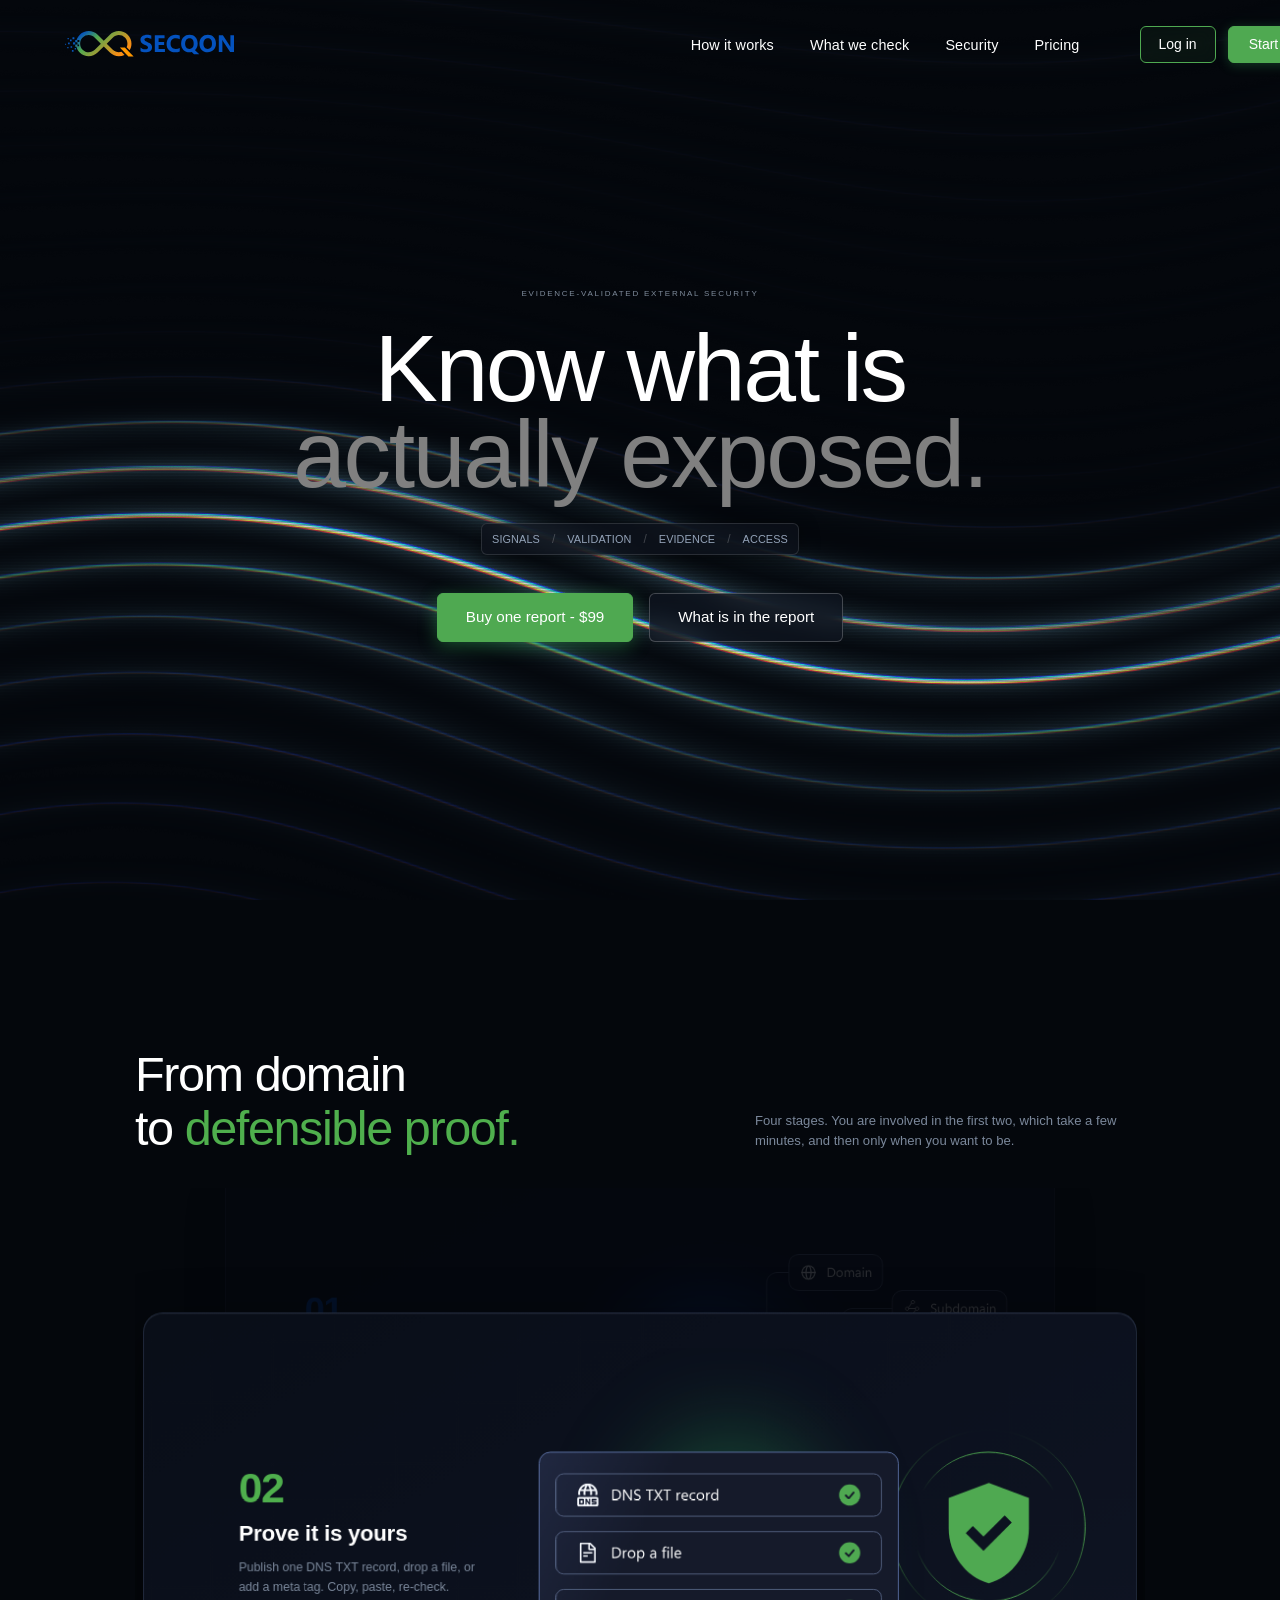
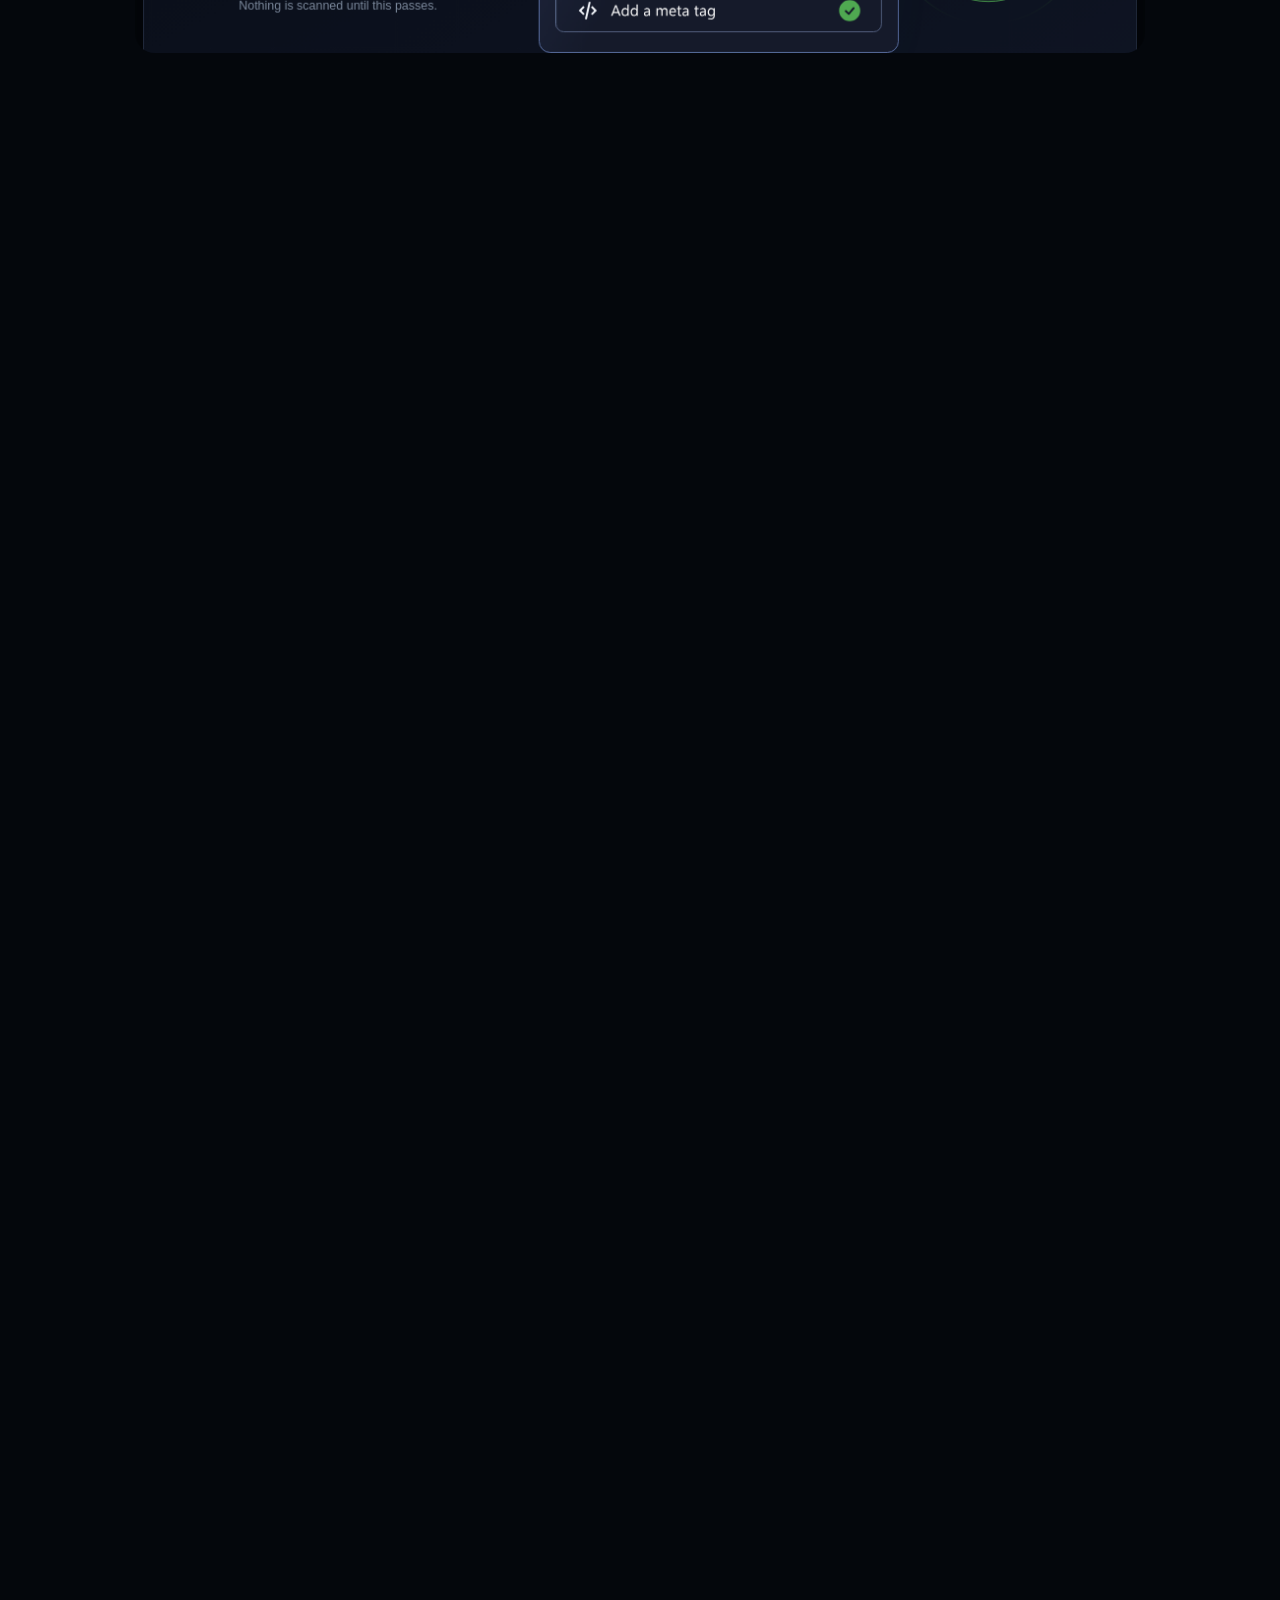
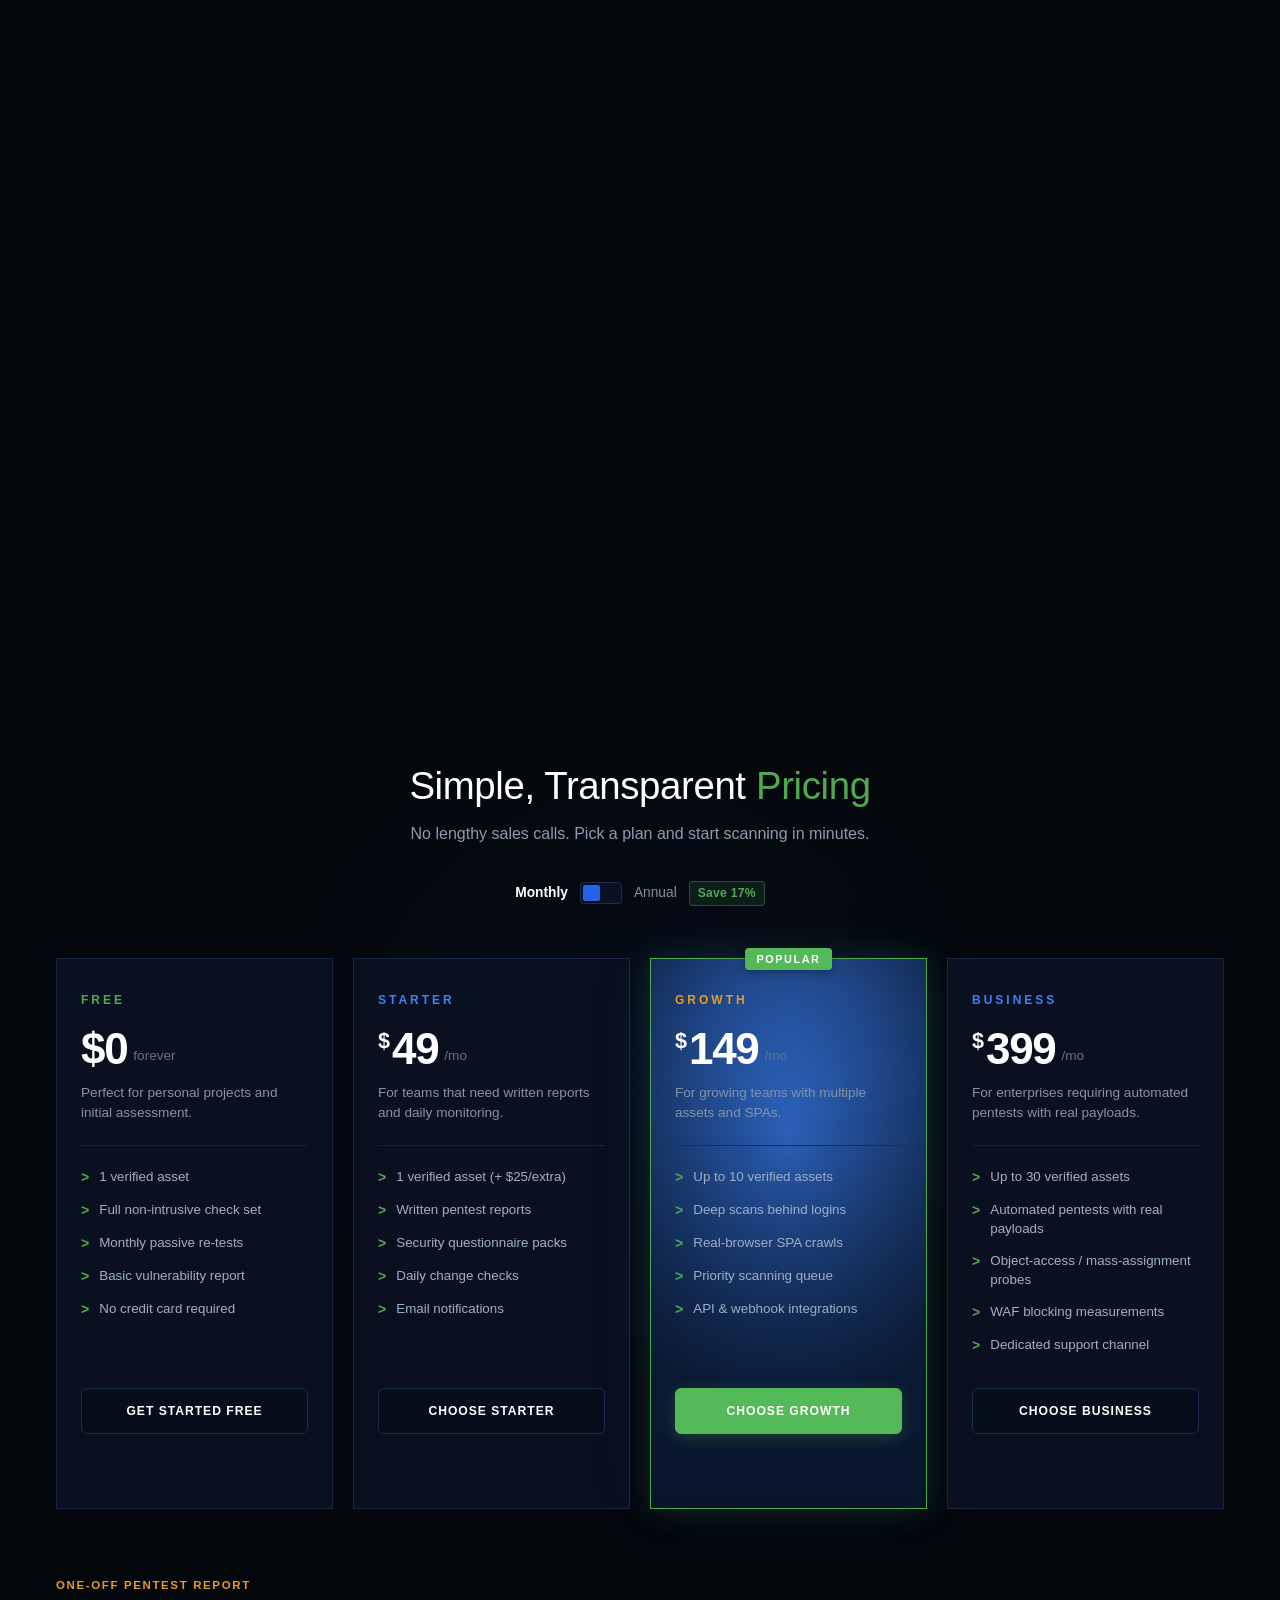
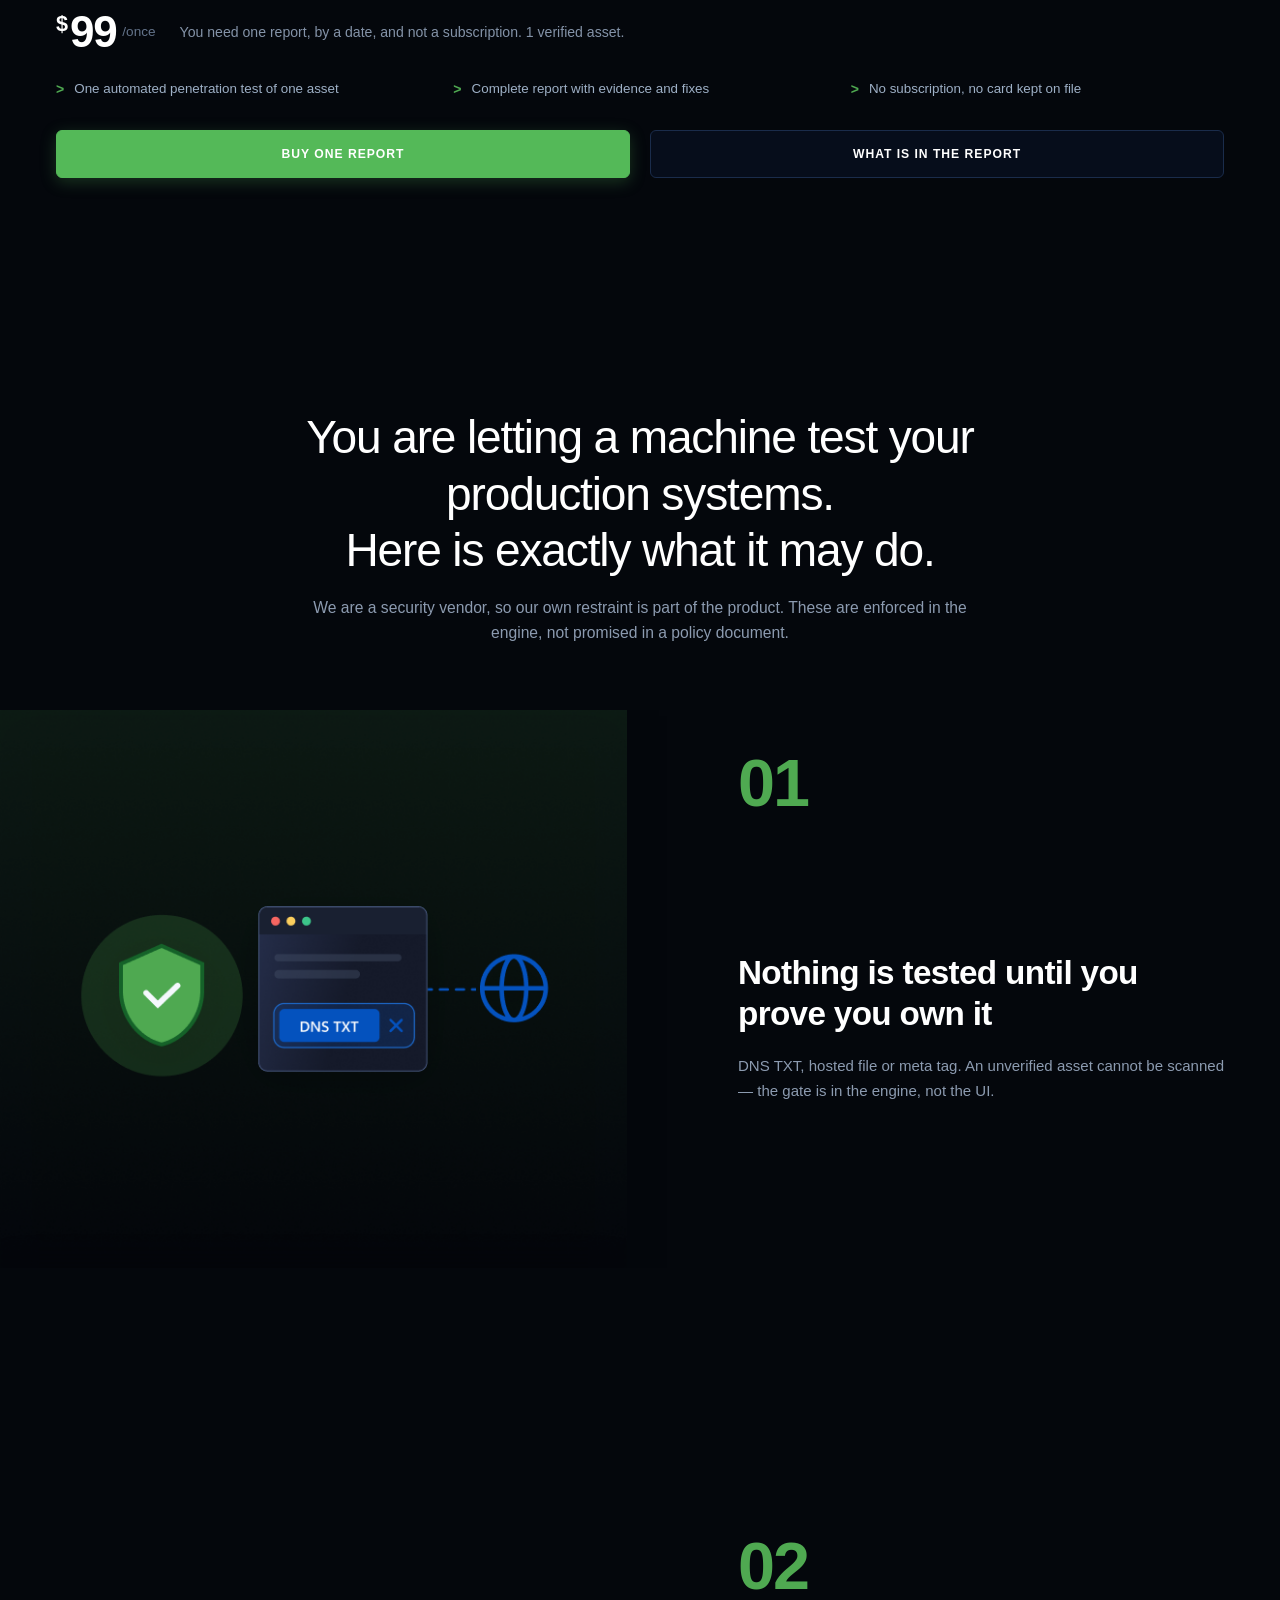
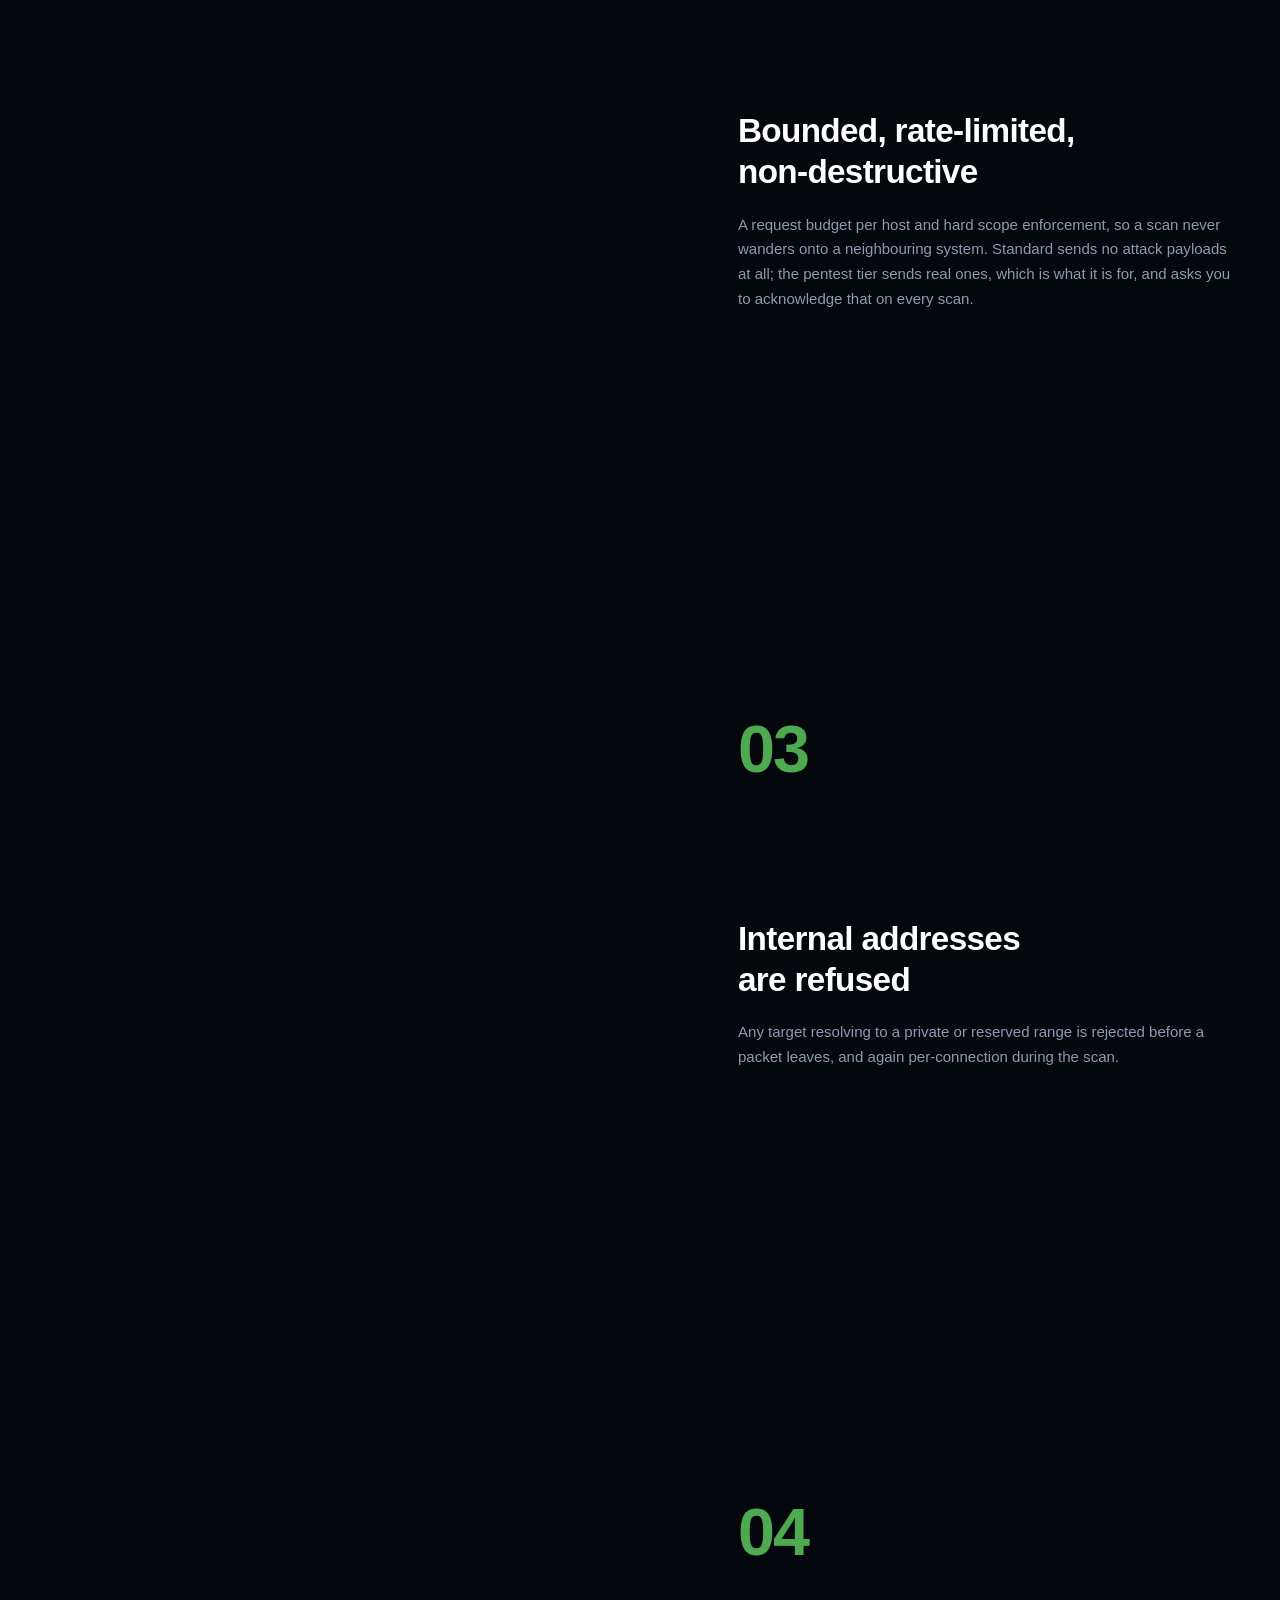
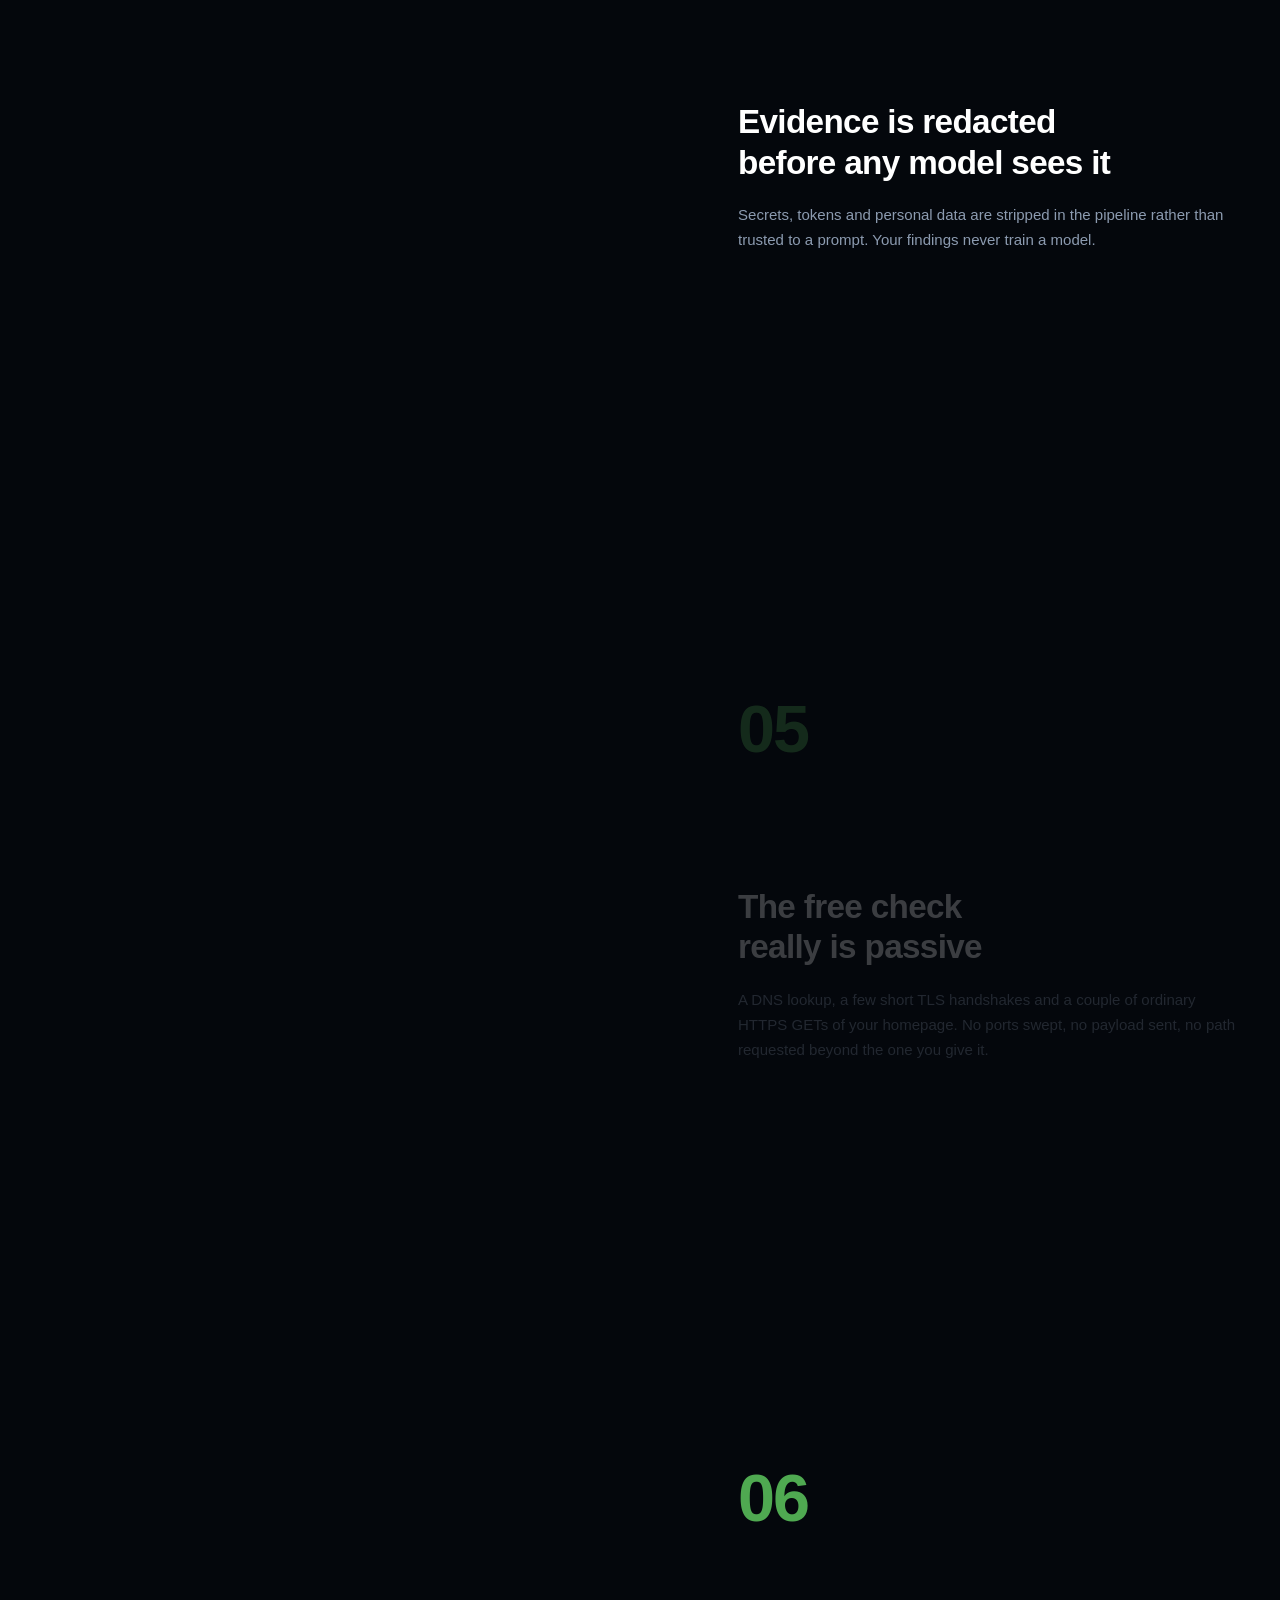
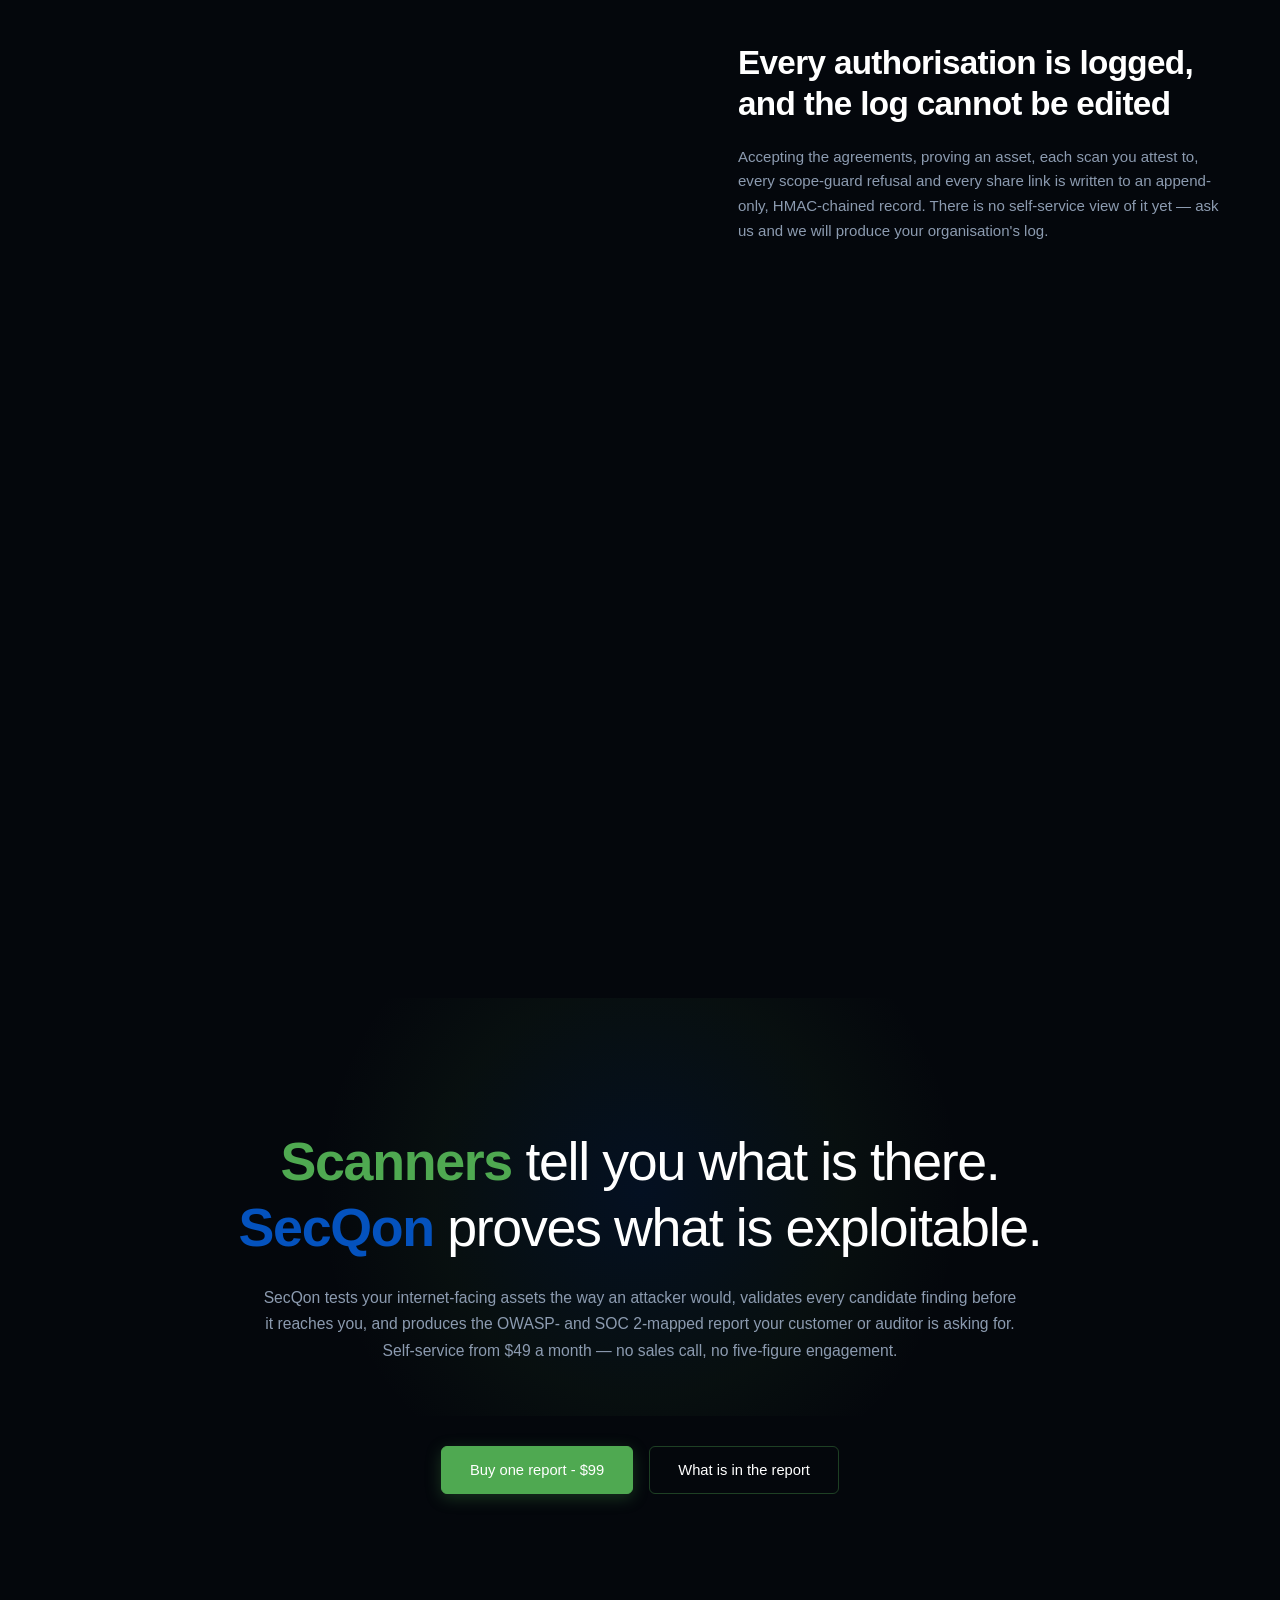
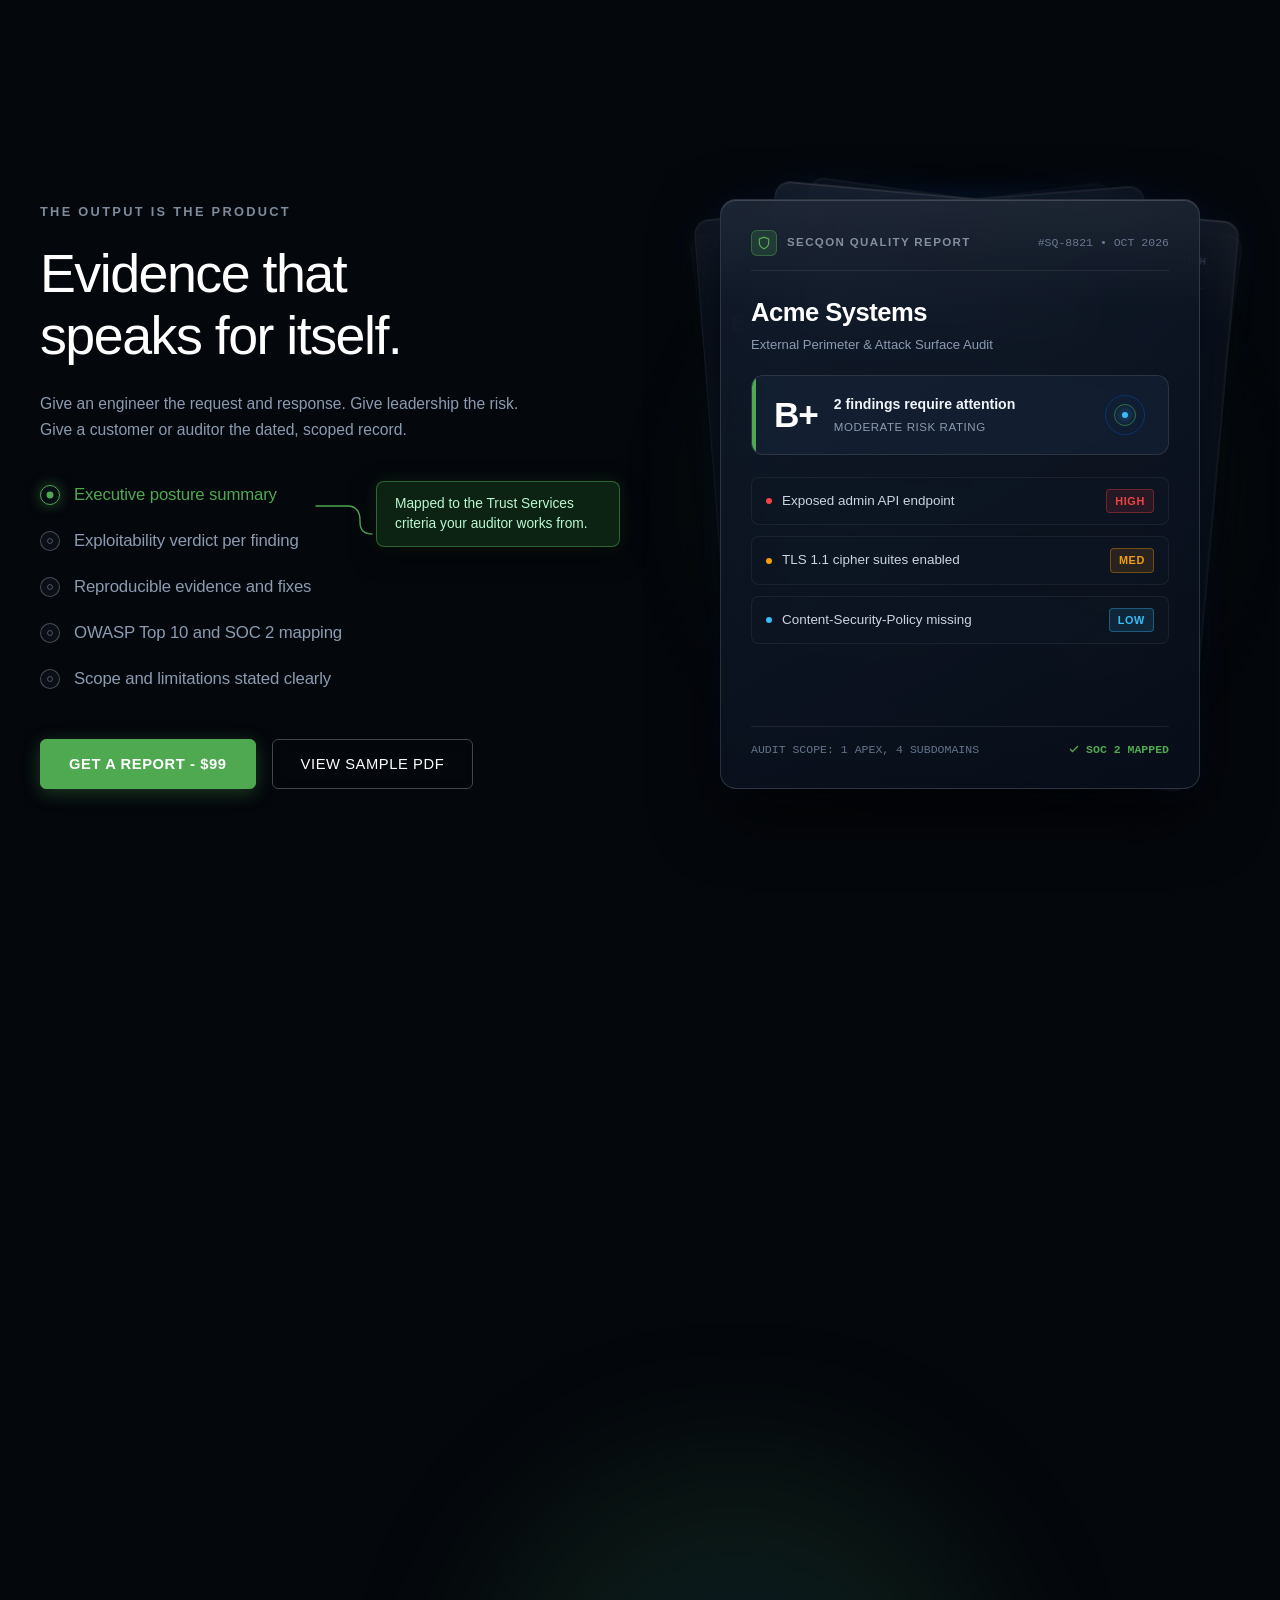
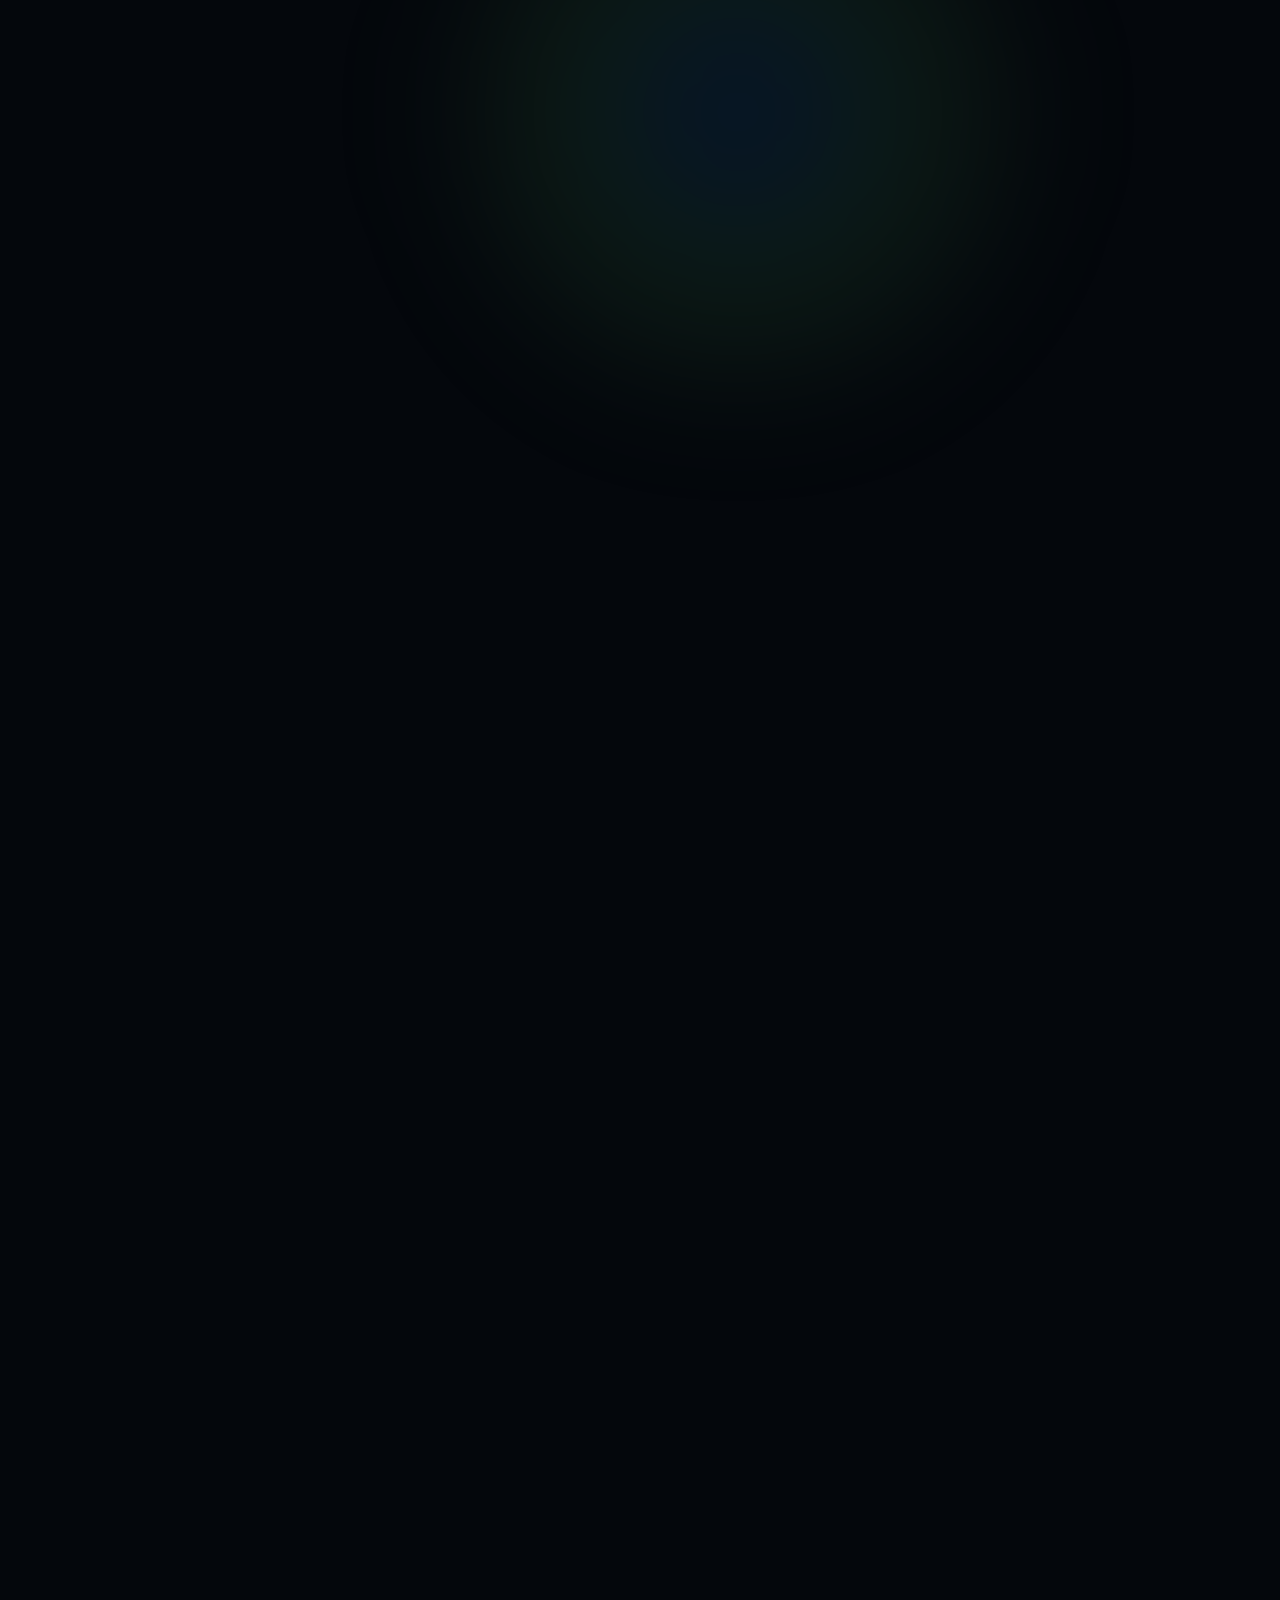
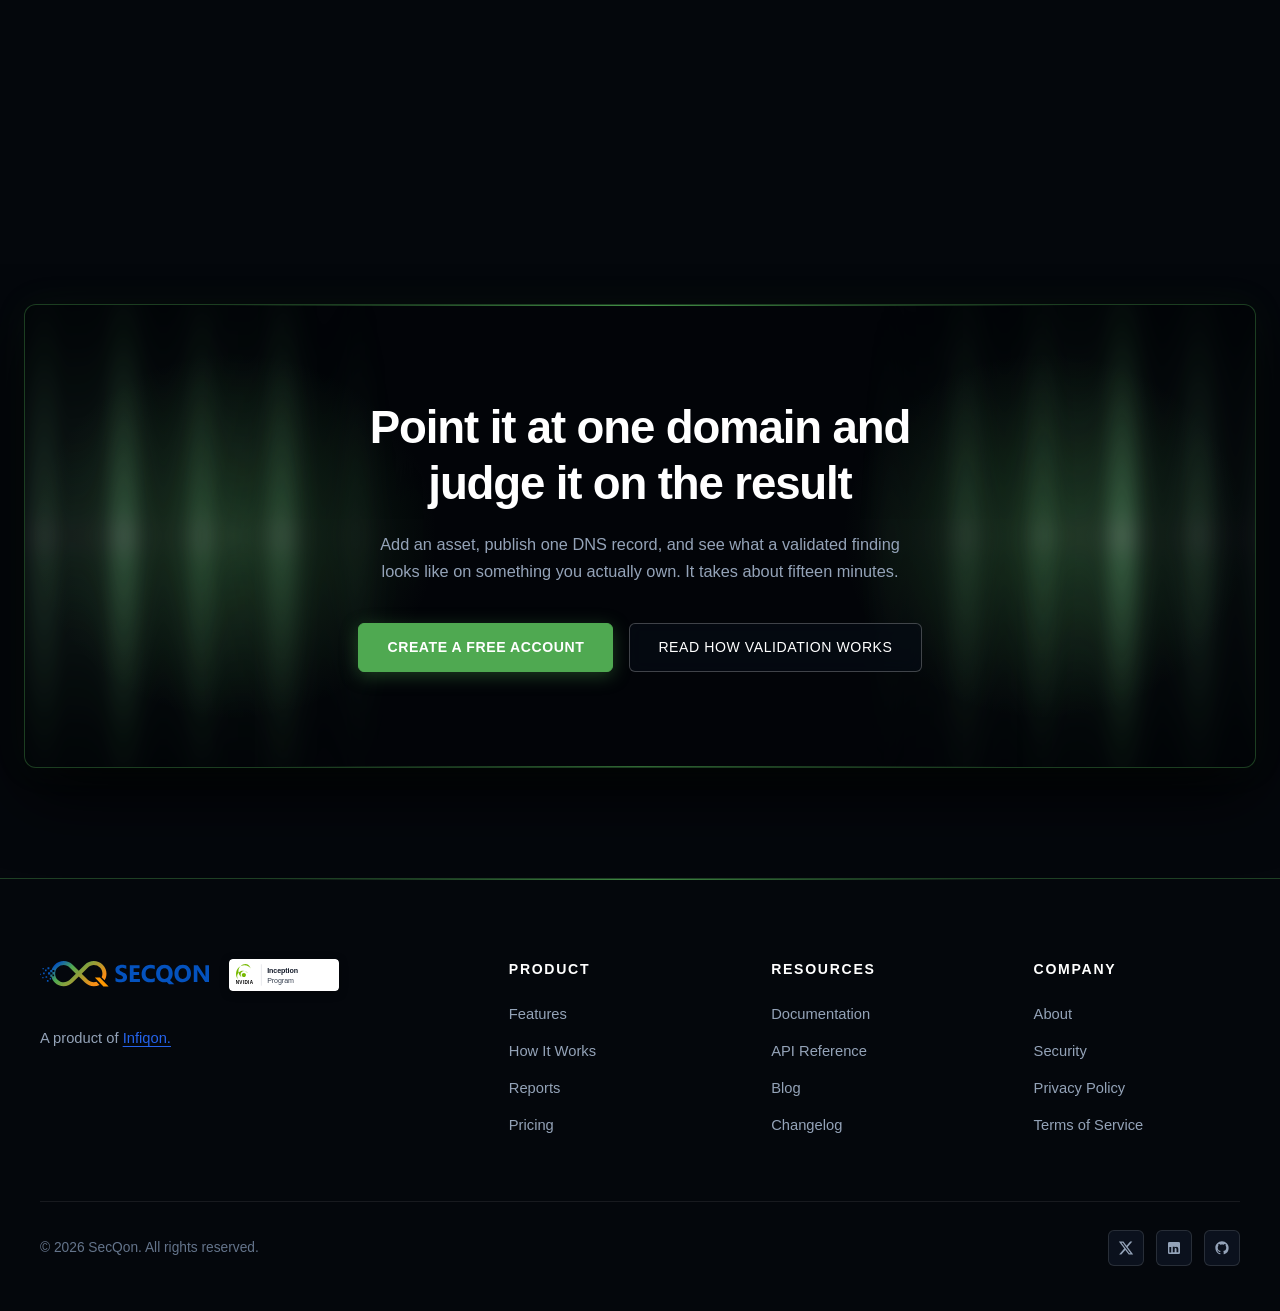
==== commit bb87dc52: "feat: add landing page sections and UI assets" ====
--- a/index.html
+++ b/index.html
@@ -29,7 +29,10 @@
   <link rel="stylesheet" href="assets/css/sections/stages.css">
   <link rel="stylesheet" href="assets/css/sections/security.css">
   <link rel="stylesheet" href="assets/css/sections/pricing.css">
+  <link rel="stylesheet" href="assets/css/sections/evidence.css">
+  <link rel="stylesheet" href="assets/css/sections/judge.css">
   <link rel="stylesheet" href="assets/css/sections/proves.css">
+  <link rel="stylesheet" href="assets/css/sections/footer.css">
 </head>
 
 <body>
@@ -109,8 +112,8 @@
 
         <!-- Call to Action Buttons -->
         <div class="hero-cta-group">
-          <a href="#how-it-works" class="btn btn-primary btn-report btn-buy">Buy one report - $99</a>
-          <a href="#how-it-works" class="btn btn-outline btn-report btn-info">What is in the report</a>
+          <a href="#report-details" class="btn btn-primary btn-report btn-buy">Buy one report - $99</a>
+          <a href="#report-details" class="btn btn-outline btn-report btn-info">What is in the report</a>
         </div>
       </div>
     </section>
@@ -813,7 +816,7 @@
       </div>
     </section>
 
-       <!-- Security Section: Machine production testing restraint -->
+    <!-- Security Section: Machine production testing restraint -->
     <section class="security-section" id="security">
       <div class="container security-container">
 
@@ -853,7 +856,8 @@
                   <img src="assets/images/dns05.png" alt="The free check really is passive">
                 </div>
                 <div class="sec-image-slide" data-slide="5">
-                  <img src="assets/images/authorisation.png" alt="Every authorisation is logged, and the log cannot be edited">
+                  <img src="assets/images/authorisation.png"
+                    alt="Every authorisation is logged, and the log cannot be edited">
                 </div>
               </div>
             </div>
@@ -917,7 +921,8 @@
               <div class="security-card-body">
                 <h3 class="security-card-heading">The free check<br>really is passive</h3>
                 <p class="security-card-desc">
-                  A DNS lookup, a few short TLS handshakes and a couple of ordinary HTTPS GETs of your homepage. No ports
+                  A DNS lookup, a few short TLS handshakes and a couple of ordinary HTTPS GETs of your homepage. No
+                  ports
                   swept, no payload sent, no path requested beyond the one you give it.
                 </p>
               </div>
@@ -929,8 +934,10 @@
               <div class="security-card-body">
                 <h3 class="security-card-heading">Every authorisation is logged,<br>and the log cannot be edited</h3>
                 <p class="security-card-desc">
-                  Accepting the agreements, proving an asset, each scan you attest to, every scope-guard refusal and every
-                  share link is written to an append-only, HMAC-chained record. There is no self-service view of it yet —
+                  Accepting the agreements, proving an asset, each scan you attest to, every scope-guard refusal and
+                  every
+                  share link is written to an append-only, HMAC-chained record. There is no self-service view of it yet
+                  —
                   ask us and we will produce your organisation's log.
                 </p>
               </div>
@@ -962,7 +969,550 @@
       </div>
     </section>
 
+    <!-- Evidence Section: The Output is the Product / Evidence that speaks for itself -->
+    <section class="evidence-section" id="report-details">
+      <div class="evidence-scroll-track" id="evidenceScrollTrack">
+        <div class="evidence-sticky-wrapper">
+          <div class="container evidence-container">
+
+            <div class="evidence-content-col">
+              <span class="evidence-eyebrow">THE OUTPUT IS THE PRODUCT</span>
+              <h2 class="evidence-title">
+                Evidence that<br>
+                speaks for itself.
+              </h2>
+              <p class="evidence-desc">
+                Give an engineer the request and response. Give leadership the risk.<br>
+                Give a customer or auditor the dated, scoped record.
+              </p>
+
+              <div class="evidence-points-wrapper">
+                <div class="evidence-points-list" role="tablist" aria-label="Evidence report views">
+
+                  <button class="evidence-point-item active" data-index="0"
+                    data-callout="Mapped to the Trust Services criteria your auditor works from." role="tab"
+                    aria-selected="true" aria-controls="card-0">
+                    <span class="point-radio"></span>
+                    <span class="point-label">Executive posture summary</span>
+                  </button>
+
+                  <button class="evidence-point-item" data-index="1"
+                    data-callout="Every finding tested with real payloads to confirm actual exploitability." role="tab"
+                    aria-selected="false" aria-controls="card-1">
+                    <span class="point-radio"></span>
+                    <span class="point-label">Exploitability verdict per finding</span>
+                  </button>
+
+                  <button class="evidence-point-item" data-index="2"
+                    data-callout="Full curl commands, request/response headers, and copy-paste remediation." role="tab"
+                    aria-selected="false" aria-controls="card-2">
+                    <span class="point-radio"></span>
+                    <span class="point-label">Reproducible evidence and fixes</span>
+                  </button>
+
+                  <button class="evidence-point-item" data-index="3"
+                    data-callout="Direct cross-references to OWASP Top 10 (2021) and SOC 2 trust criteria." role="tab"
+                    aria-selected="false" aria-controls="card-3">
+                    <span class="point-radio"></span>
+                    <span class="point-label">OWASP Top 10 and SOC 2 mapping</span>
+                  </button>
+
+                  <button class="evidence-point-item" data-index="4"
+                    data-callout="Clear boundaries, tested targets, and time-stamped cryptographically signed records."
+                    role="tab" aria-selected="false" aria-controls="card-4">
+                    <span class="point-radio"></span>
+                    <span class="point-label">Scope and limitations stated clearly</span>
+                  </button>
+
+                </div>
+
+                <div class="evidence-callout-container" id="evidenceCalloutWrap" aria-live="polite">
+                  <svg class="evidence-callout-svg" viewBox="0 0 58 48" fill="none" aria-hidden="true">
+                    <path class="evidence-callout-path" d="M 0,16 H 32 C 40,16 44,22 44,30 V 32 C 44,40 48,44 56,44" />
+                  </svg>
+                  <div class="evidence-callout-box">
+                    <span class="evidence-callout-text" id="evidenceCalloutText">Mapped to the Trust Services criteria
+                      your auditor works from.</span>
+                  </div>
+                </div>
+              </div>
+
+              <div class="evidence-actions">
+                <a href="#buy-report" class="btn btn-evidence-buy">GET A REPORT - $99</a>
+                <a href="#sample-pdf" class="btn btn-evidence-sample">VIEW SAMPLE PDF</a>
+              </div>
+            </div>
+            <div class="evidence-visual-col">
+              <div class="evidence-deck-glow" aria-hidden="true"></div>
+
+              <div class="evidence-cards-deck" id="evidenceCardsDeck">
+
+                <div class="evidence-card" id="card-0" data-card-index="0" role="tabpanel">
+
+                  <div class="card-mockup-content">
+                    <div class="card-header-bar">
+                      <div class="card-brand-lockup">
+                        <div class="card-brand-icon">
+                          <svg width="14" height="14" viewBox="0 0 24 24" fill="none" stroke="currentColor"
+                            stroke-width="2">
+                            <path d="M12 22s8-4 8-10V5l-8-3-8 3v7c0 6 8 10 8 10z" />
+                          </svg>
+                        </div>
+                        <span class="card-brand-tag">SECQON QUALITY REPORT</span>
+                      </div>
+                      <span class="card-header-meta">#SQ-8821 • OCT 2026</span>
+                    </div>
+
+                    <div class="card-title-group">
+                      <h3 class="card-entity-title">Acme Systems</h3>
+                      <p class="card-entity-sub">External Perimeter &amp; Attack Surface Audit</p>
+                    </div>
+
+                    <div class="card-score-banner">
+                      <div class="score-left-wrap">
+                        <span class="score-grade">B+</span>
+                        <div class="score-desc-wrap">
+                          <span class="score-desc-title">2 findings require attention</span>
+                          <span class="score-desc-status">Moderate Risk Rating</span>
+                        </div>
+                      </div>
+                      <div class="score-radar-wrap" title="Continuous surface monitoring">
+                        <div class="radar-circle-outer"></div>
+                        <div class="radar-circle-inner"></div>
+                        <div class="radar-dot"></div>
+                      </div>
+                    </div>
+
+                    <div class="card-findings-list">
+                      <div class="card-finding-row">
+                        <div class="finding-title-wrap">
+                          <span class="finding-dot red"></span>
+                          <span>Exposed admin API endpoint</span>
+                        </div>
+                        <span class="finding-badge badge-high">HIGH</span>
+                      </div>
+                      <div class="card-finding-row">
+                        <div class="finding-title-wrap">
+                          <span class="finding-dot amber"></span>
+                          <span>TLS 1.1 cipher suites enabled</span>
+                        </div>
+                        <span class="finding-badge badge-med">MED</span>
+                      </div>
+                      <div class="card-finding-row">
+                        <div class="finding-title-wrap">
+                          <span class="finding-dot blue"></span>
+                          <span>Content-Security-Policy missing</span>
+                        </div>
+                        <span class="finding-badge badge-low">LOW</span>
+                      </div>
+                    </div>
+                  </div>
+
+                  <div class="card-footer-bar">
+                    <span>AUDIT SCOPE: 1 APEX, 4 SUBDOMAINS</span>
+                    <div class="card-footer-badge">
+                      <svg width="12" height="12" viewBox="0 0 24 24" fill="none" stroke="currentColor"
+                        stroke-width="2.5">
+                        <polyline points="20 6 9 17 4 12" />
+                      </svg>
+                      <span>SOC 2 MAPPED</span>
+                    </div>
+                  </div>
+                </div>
+
+
+                <div class="evidence-card" id="card-1" data-card-index="1" role="tabpanel">
+                  <div class="card-mockup-content">
+                    <div class="card-header-bar">
+                      <div class="card-brand-lockup">
+                        <div class="card-brand-icon"
+                          style="color: #ef4444; background: rgba(239, 68, 68, 0.15); border-color: rgba(239, 68, 68, 0.4);">
+                          <svg width="14" height="14" viewBox="0 0 24 24" fill="none" stroke="currentColor"
+                            stroke-width="2">
+                            <circle cx="12" cy="12" r="10" />
+                            <line x1="12" y1="8" x2="12" y2="12" />
+                            <line x1="12" y1="16" x2="12.01" y2="16" />
+                          </svg>
+                        </div>
+                        <span class="card-brand-tag" style="color: #f87171;">EXPLOITABILITY ENGINE</span>
+                      </div>
+                      <span class="card-header-meta">CVSS 8.8 HIGH</span>
+                    </div>
+
+                    <div class="card-title-group">
+                      <h3 class="card-entity-title">Finding #01: Admin Route</h3>
+                      <p class="card-entity-sub">Target: https://api.acme.com/v1/admin/export</p>
+                    </div>
+
+                    <div class="card-score-banner"
+                      style="border-left-color: #ef4444; background: rgba(38, 20, 26, 0.65);">
+                      <div class="score-left-wrap">
+                        <span class="score-grade"
+                          style="font-size: 1.45rem; color: #ef4444; letter-spacing: 0.02em;">EXPLOITABLE</span>
+                        <div class="score-desc-wrap">
+                          <span class="score-desc-title">Real Payload Execution Confirmed</span>
+                          <span class="score-desc-status">0 False Positives • Proven Bypass</span>
+                        </div>
+                      </div>
+                    </div>
+
+                    <div class="card-findings-list">
+                      <div class="card-finding-row">
+                        <div class="finding-title-wrap">
+                          <span class="finding-dot red"></span>
+                          <span>Payload response status</span>
+                        </div>
+                        <span class="finding-badge badge-high">HTTP 200 OK</span>
+                      </div>
+                      <div class="card-finding-row">
+                        <div class="finding-title-wrap">
+                          <span class="finding-dot amber"></span>
+                          <span>Auth bypass vector</span>
+                        </div>
+                        <span class="finding-badge badge-med">HEADER SPOOF</span>
+                      </div>
+                      <div class="card-finding-row">
+                        <div class="finding-title-wrap">
+                          <span class="finding-dot green"></span>
+                          <span>Impacted permission roles</span>
+                        </div>
+                        <span class="finding-badge badge-ok">SUPER-ADMIN</span>
+                      </div>
+                    </div>
+                  </div>
+
+                  <div class="card-footer-bar">
+                    <span>EXECUTION BOUND: SAFE NON-DESTRUCTIVE</span>
+                    <div class="card-footer-badge">
+                      <span>HMAC ATTESTED</span>
+                    </div>
+                  </div>
+                </div>
+
+
+                <div class="evidence-card" id="card-2" data-card-index="2" role="tabpanel">
+                  <div class="card-mockup-content">
+                    <div class="card-header-bar">
+                      <div class="card-brand-lockup">
+                        <div class="card-brand-icon"
+                          style="color: #38bdf8; background: rgba(56, 189, 248, 0.15); border-color: rgba(56, 189, 248, 0.4);">
+                          <svg width="14" height="14" viewBox="0 0 24 24" fill="none" stroke="currentColor"
+                            stroke-width="2">
+                            <polyline points="16 18 22 12 16 6" />
+                            <polyline points="8 6 2 12 8 18" />
+                          </svg>
+                        </div>
+                        <span class="card-brand-tag" style="color: #7dd3fc;">EVIDENCE &amp; REMEDIATION</span>
+                      </div>
+                      <span class="card-header-meta">REPRO_V1.CURL</span>
+                    </div>
+
+                    <div class="card-title-group">
+                      <h3 class="card-entity-title">Exact Proof &amp; Patch</h3>
+                      <p class="card-entity-sub">Give developers the command to reproduce and the fix to apply</p>
+                    </div>
+
+                    <div class="card-code-block">
+                      <div><span class="code-prompt">$ </span><span class="code-kw">curl</span> <span
+                          class="code-arg">-X GET https://api.acme.com/v1/admin \</span></div>
+                      <div style="padding-left: 14px;"><span class="code-arg">-H "X-Forwarded-Host:
+                          internal.acme"</span></div>
+                      <div class="code-out">&lt; HTTP/2 200 OK<br>&lt; {"status":"authorized","role":"admin"}</div>
+                    </div>
+
+                    <div class="card-finding-row"
+                      style="background: rgba(16, 38, 22, 0.6); border-color: rgba(79, 169, 81, 0.3);">
+                      <div class="finding-title-wrap">
+                        <span class="finding-dot green"></span>
+                        <span style="color: #bbf7d0; font-family: monospace; font-size: 0.8rem;">+ proxy_set_header
+                          X-Forwarded-Host $host;</span>
+                      </div>
+                      <span class="finding-badge badge-ok">FIX READY</span>
+                    </div>
+                  </div>
+
+                  <div class="card-footer-bar">
+                    <span>ONE-CLICK INSTANT RE-TEST</span>
+                    <div class="card-footer-badge">
+                      <span>PASSIVE VERIFY</span>
+                    </div>
+                  </div>
+                </div>
+
+
+                <div class="evidence-card" id="card-3" data-card-index="3" role="tabpanel">
+                  <div class="card-mockup-content">
+                    <div class="card-header-bar">
+                      <div class="card-brand-lockup">
+                        <div class="card-brand-icon"
+                          style="color: #a855f7; background: rgba(168, 85, 247, 0.15); border-color: rgba(168, 85, 247, 0.4);">
+                          <svg width="14" height="14" viewBox="0 0 24 24" fill="none" stroke="currentColor"
+                            stroke-width="2">
+                            <path d="M14 2H6a2 2 0 0 0-2 2v16a2 2 0 0 0 2 2h12a2 2 0 0 0 2-2V8z" />
+                            <polyline points="14 2 14 8 20 8" />
+                          </svg>
+                        </div>
+                        <span class="card-brand-tag" style="color: #c084fc;">AUDITOR CROSS-WALK</span>
+                      </div>
+                      <span class="card-header-meta">AICPA &amp; OWASP</span>
+                    </div>
+
+                    <div class="card-title-group">
+                      <h3 class="card-entity-title">Compliance Mapping</h3>
+                      <p class="card-entity-sub">Dated, scoped findings mapped directly for your auditor</p>
+                    </div>
+
+                    <div class="card-findings-list">
+                      <div class="card-finding-row">
+                        <div class="finding-title-wrap">
+                          <span class="finding-dot red"></span>
+                          <span>OWASP A01:2021 — Broken Access</span>
+                        </div>
+                        <span class="finding-badge badge-high">DEFICIENT</span>
+                      </div>
+                      <div class="card-finding-row">
+                        <div class="finding-title-wrap">
+                          <span class="finding-dot amber"></span>
+                          <span>OWASP A05:2021 — Security Misconfig</span>
+                        </div>
+                        <span class="finding-badge badge-med">ATTENTION</span>
+                      </div>
+                      <div class="card-finding-row">
+                        <div class="finding-title-wrap">
+                          <span class="finding-dot green"></span>
+                          <span>SOC 2 CC6.1 — Logical Access Controls</span>
+                        </div>
+                        <span class="finding-badge badge-ok">MAPPED</span>
+                      </div>
+                      <div class="card-finding-row">
+                        <div class="finding-title-wrap">
+                          <span class="finding-dot green"></span>
+                          <span>SOC 2 CC7.1 — Vulnerability Monitoring</span>
+                        </div>
+                        <span class="finding-badge badge-ok">VALIDATED</span>
+                      </div>
+                    </div>
+                  </div>
+
+                  <div class="card-footer-bar">
+                    <span>AUDIT-READY EXPORT PDF &amp; JSON</span>
+                    <div class="card-footer-badge">
+                      <span>CERTIFIED</span>
+                    </div>
+                  </div>
+                </div>
+
+
+                <div class="evidence-card" id="card-4" data-card-index="4" role="tabpanel">
+                  <div class="card-mockup-content">
+                    <div class="card-header-bar">
+                      <div class="card-brand-lockup">
+                        <div class="card-brand-icon"
+                          style="color: #4fa951; background: rgba(79, 169, 81, 0.15); border-color: rgba(79, 169, 81, 0.4);">
+                          <svg width="14" height="14" viewBox="0 0 24 24" fill="none" stroke="currentColor"
+                            stroke-width="2">
+                            <rect x="3" y="11" width="18" height="11" rx="2" ry="2" />
+                            <path d="M7 11V7a5 5 0 0 1 10 0v4" />
+                          </svg>
+                        </div>
+                        <span class="card-brand-tag" style="color: #4fa951;">ATTESTATION CERTIFICATE</span>
+                      </div>
+                      <span class="card-header-meta">HMAC-CHAINED</span>
+                    </div>
+
+                    <div class="card-title-group">
+                      <h3 class="card-entity-title">Attested Scope Record</h3>
+                      <p class="card-entity-sub">No ambiguity on targets, methods, or authorization</p>
+                    </div>
+
+                    <div class="card-findings-list">
+                      <div class="card-finding-row">
+                        <div class="finding-title-wrap">
+                          <span class="finding-dot green"></span>
+                          <span>Verified Assets In Scope</span>
+                        </div>
+                        <span class="finding-badge badge-ok">acme.com + 4 hosts</span>
+                      </div>
+                      <div class="card-finding-row">
+                        <div class="finding-title-wrap">
+                          <span class="finding-dot green"></span>
+                          <span>Ownership Proof Mechanism</span>
+                        </div>
+                        <span class="finding-badge badge-ok">DNS TXT VERIFIED</span>
+                      </div>
+                      <div class="card-finding-row">
+                        <div class="finding-title-wrap">
+                          <span class="finding-dot blue"></span>
+                          <span>Non-destructive Rate Ceiling</span>
+                        </div>
+                        <span class="finding-badge badge-low">&lt; 10 REQ/SEC</span>
+                      </div>
+                      <div class="card-finding-row">
+                        <div class="finding-title-wrap">
+                          <span class="finding-dot blue"></span>
+                          <span>Out-of-Scope Exclusions</span>
+                        </div>
+                        <span class="finding-badge badge-low">3RD-PARTY SAAS</span>
+                      </div>
+                    </div>
+                  </div>
+
+                  <div class="card-footer-bar">
+                    <span>SHA256: e8b941...c291</span>
+                    <div class="card-footer-badge">
+                      <span>IMMUTABLE LEDGER</span>
+                    </div>
+                  </div>
+                </div>
+
+              </div>
+            </div>
+
+          </div>
+        </div>
+      </div>
+    </section>
+
+    <!-- Judge Section ("Point it at one domain and judge it on the result") -->
+    <section class="judge-section" id="judge-domain">
+      <div class="container judge-container">
+        <div class="judge-card">
+
+          <!-- Glowing Ambient Halos -->
+          <div class="judge-ambient-glow-left" aria-hidden="true"></div>
+          <div class="judge-ambient-glow-right" aria-hidden="true"></div>
+
+          <!-- Left Flank Optical Light Curtain (Green Aurora Streaks) -->
+          <div class="judge-curtain judge-curtain-left" aria-hidden="true">
+            <div class="curtain-bar"></div>
+            <div class="curtain-bar"></div>
+            <div class="curtain-bar"></div>
+            <div class="curtain-bar"></div>
+            <div class="curtain-bar"></div>
+            <div class="curtain-bar"></div>
+            <div class="curtain-bar"></div>
+            <div class="curtain-bar"></div>
+            <div class="curtain-bar"></div>
+            <div class="curtain-bar"></div>
+            <div class="curtain-bar"></div>
+            <div class="curtain-bar"></div>
+          </div>
+
+          <!-- Right Flank Optical Light Curtain (Green Aurora Streaks) -->
+          <div class="judge-curtain judge-curtain-right" aria-hidden="true">
+            <div class="curtain-bar"></div>
+            <div class="curtain-bar"></div>
+            <div class="curtain-bar"></div>
+            <div class="curtain-bar"></div>
+            <div class="curtain-bar"></div>
+            <div class="curtain-bar"></div>
+            <div class="curtain-bar"></div>
+            <div class="curtain-bar"></div>
+            <div class="curtain-bar"></div>
+            <div class="curtain-bar"></div>
+            <div class="curtain-bar"></div>
+            <div class="curtain-bar"></div>
+          </div>
+
+          <!-- Center Content Block -->
+          <div class="judge-content">
+            <h2 class="judge-title">
+              Point it at one domain and<br>
+              judge it on the result
+            </h2>
+            <p class="judge-desc">
+              Add an asset, publish one DNS record, and see what a validated finding<br>
+              looks like on something you actually own. It takes about fifteen minutes.
+            </p>
+            <div class="judge-actions">
+              <a href="#start-free" class="btn btn-judge-green">CREATE A FREE ACCOUNT</a>
+              <a href="#how-it-works" class="btn btn-judge-outline">READ HOW VALIDATION WORKS</a>
+            </div>
+          </div>
+
+        </div> <!-- /judge-card -->
+      </div> <!-- /judge-container -->
+    </section>
+
   </main>
+  <!-- Site Footer -->
+  <footer class="site-footer">
+    <div class="footer-container">
+      <div class="footer-grid">
+        <!-- Brand & Partner Column -->
+        <div class="footer-brand-col">
+          <div class="footer-logo-group">
+            <a href="#" class="footer-logo" aria-label="SECQON Home">
+              <img src="assets/images/logo.svg" alt="SECQON Logo" class="footer-logo-img">
+            </a>
+            <div class="footer-partner-badge">
+              <img src="assets/images/nvidia-inception.svg" alt="NVIDIA Inception Program" class="footer-partner-img">
+            </div>
+          </div>
+          <p class="footer-product-by">
+            A product of <a href="https://infiqon.com" target="_blank" rel="noopener noreferrer" class="footer-infiqon-link">Infiqon.</a>
+          </p>
+        </div>
+
+        <!-- Product Links -->
+        <div class="footer-links-col">
+          <h4 class="footer-col-title">PRODUCT</h4>
+          <ul class="footer-links-list">
+            <li><a href="#what-we-check" class="footer-link">Features</a></li>
+            <li><a href="#how-it-works" class="footer-link">How It Works</a></li>
+            <li><a href="#report-details" class="footer-link">Reports</a></li>
+            <li><a href="#pricing" class="footer-link">Pricing</a></li>
+          </ul>
+        </div>
+
+        <!-- Resources Links -->
+        <div class="footer-links-col">
+          <h4 class="footer-col-title">RESOURCES</h4>
+          <ul class="footer-links-list">
+            <li><a href="#documentation" class="footer-link">Documentation</a></li>
+            <li><a href="#api" class="footer-link">API Reference</a></li>
+            <li><a href="#blog" class="footer-link">Blog</a></li>
+            <li><a href="#changelog" class="footer-link">Changelog</a></li>
+          </ul>
+        </div>
+
+        <!-- Company Links -->
+        <div class="footer-links-col">
+          <h4 class="footer-col-title">COMPANY</h4>
+          <ul class="footer-links-list">
+            <li><a href="#about" class="footer-link">About</a></li>
+            <li><a href="#security" class="footer-link">Security</a></li>
+            <li><a href="#privacy" class="footer-link">Privacy Policy</a></li>
+            <li><a href="#terms" class="footer-link">Terms of Service</a></li>
+          </ul>
+        </div>
+      </div>
+
+      <!-- Bottom Divider & Bar -->
+      <div class="footer-bottom-divider"></div>
+      <div class="footer-bottom-bar">
+        <p class="footer-copyright">© 2026 SecQon. All rights reserved.</p>
+        <div class="footer-socials">
+          <a href="https://x.com" target="_blank" rel="noopener noreferrer" class="footer-social-btn" aria-label="X (Twitter)">
+            <svg width="14" height="14" viewBox="0 0 24 24" fill="currentColor">
+              <path d="M18.244 2.25h3.308l-7.227 8.26 8.502 11.24H16.17l-5.214-6.817L4.99 21.75H1.68l7.73-8.835L1.254 2.25H8.08l4.713 6.231zm-1.161 17.52h1.833L7.084 4.126H5.117z"/>
+            </svg>
+          </a>
+          <a href="https://linkedin.com" target="_blank" rel="noopener noreferrer" class="footer-social-btn" aria-label="LinkedIn">
+            <svg width="14" height="14" viewBox="0 0 24 24" fill="currentColor">
+              <path d="M19 3a2 2 0 0 1 2 2v14a2 2 0 0 1-2 2H5a2 2 0 0 1-2-2V5a2 2 0 0 1 2-2h14m-.5 15.5v-5.3a3.26 3.26 0 0 0-3.26-3.26c-.85 0-1.84.52-2.28 1.3v-1.11h-2.79v8.37h2.79v-4.93c0-.77.62-1.4 1.39-1.4a1.4 1.4 0 0 1 1.4 1.4v4.93h2.75M6.46 8.76c-.85 0-1.54-.69-1.54-1.54s.69-1.54 1.54-1.54 1.54.69 1.54 1.54-.69 1.54-1.54 1.54m1.39 9.97v-8.37H5.07v8.37h2.78z"/>
+            </svg>
+          </a>
+          <a href="https://github.com" target="_blank" rel="noopener noreferrer" class="footer-social-btn" aria-label="GitHub">
+            <svg width="15" height="15" viewBox="0 0 24 24" fill="currentColor" fill-rule="evenodd" clip-rule="evenodd">
+              <path d="M12 2C6.477 2 2 6.484 2 12.017c0 4.425 2.865 8.18 6.839 9.504.5.092.682-.217.682-.483 0-.237-.008-.868-.013-1.703-2.782.605-3.369-1.343-3.369-1.343-.454-1.158-1.11-1.466-1.11-1.466-.908-.62.069-.608.069-.608 1.003.07 1.53 1.032 1.53 1.032.892 1.53 2.341 1.088 2.91.832.092-.647.35-1.088.636-1.338-2.22-.253-4.555-1.113-4.555-4.951 0-1.093.39-1.988 1.029-2.688-.103-.253-.446-1.272.098-2.65 0 0 .84-.27 2.75 1.026A9.564 9.564 0 0112 6.844c.85.004 1.705.115 2.504.337 1.909-1.296 2.747-1.027 2.747-1.027.546 1.379.202 2.398.1 2.651.64.7 1.028 1.595 1.028 2.688 0 3.848-2.339 4.695-4.566 4.943.359.309.678.92.678 1.855 0 1.338-.012 2.419-.012 2.747 0 .268.18.58.688.482A10.019 10.019 0 0022 12.017C22 6.484 17.522 2 12 2z"/>
+            </svg>
+          </a>
+        </div>
+      </div>
+    </div>
+  </footer>
+
 
   <!-- Interactive Scanner Background Script -->
   <script src="assets/js/scanner.js"></script>
@@ -975,6 +1525,9 @@
 
   <!-- Interactive Pricing Billing Toggle Controller -->
   <script src="assets/js/pricing.js"></script>
+
+  <!-- Interactive Evidence Section Card Shuffle Controller -->
+  <script src="assets/js/evidence.js"></script>
 
   <!-- Interactive JavaScript for Mobile Navigation -->
   <script>
--- a/assets/css/style.css
+++ b/assets/css/style.css
@@ -8,7 +8,10 @@
 @import url('./sections/stages.css');
 @import url('./sections/security.css');
 @import url('./sections/pricing.css');
+@import url('./sections/evidence.css');
+@import url('./sections/judge.css');
 @import url('./sections/proves.css');
+@import url('./sections/footer.css');
 
 /* CSS Variables & Design Tokens */
 :root {
--- a/assets/css/sections/stages.css
+++ b/assets/css/sections/stages.css
@@ -5,7 +5,6 @@
    ========================================================================== */
 
 .stages-section {
-  padding-top: 95px;
   position: relative;
   background-color: var(--bg-dark);
   color: var(--text-primary);
@@ -20,29 +19,47 @@
 }
 
 .stages-sticky-container {
+  position: -webkit-sticky;
   position: sticky;
   top: 0;
   height: 100vh;
+  height: 100dvh;
   display: flex;
   flex-direction: column;
   justify-content: center;
-  padding: 30px 0;
+  box-sizing: border-box;
   overflow: hidden;
-  padding: 0px 152px;
-}
-
-/* Section Header (Headline + Subtitle side-by-side) */
+  /* padding: clamp(16px, 3vh, 42px) clamp(20px, 4vw, 48px); */
+  padding: 0 135px;
+}
+
+/* Safe vertical centering: centers when content fits, never pushes header off-screen when tight */
+.stages-sticky-container > .container {
+  display: flex;
+  flex-direction: column;
+  justify-content: center;
+  margin-top: auto;
+  margin-bottom: auto;
+  margin-left: auto;
+  margin-right: auto;
+  width: 100%;
+  max-width: 1180px;
+  box-sizing: border-box;
+}
+
+/* Section Header (Headline + Subtitle side-by-side with fluid height-aware scaling) */
 .stages-header {
   display: flex;
   justify-content: space-between;
-  align-items: last baseline;
-  margin-bottom: 40px;
-  gap: 40px;
+  align-items: flex-end;
+  margin-bottom: clamp(22px, 3.6vh, 40px);
+  gap: 32px;
 }
 
 .stages-title {
-  font-size: 90px;
-  font-weight: 350;
+  /* Fluid font size scaling with both viewport width and viewport height (up to 4.1rem / ~66px) */
+  font-size: clamp(2.3rem, min(3.8vw, 6.2vh), 4.1rem);
+  font-weight: 300;
   line-height: 1.12;
   letter-spacing: -0.03em;
   color: #ffffff;
@@ -51,25 +68,26 @@
 
 .stages-title .highlight-green {
   color: #4faf4d;
-  font-weight: 400;
+  font-weight: 350;
 }
 
 .stages-subtitle {
-  max-width: 380px;
-  font-size: 1.25rem;
+  max-width: 390px;
+  font-size: clamp(0.82rem, min(0.95vw, 1.4vh), 0.92rem);
   line-height: 1.55;
-  color: #64748b;
+  color: #7b889b;
   margin: 0;
   padding: 0;
+  padding-bottom: 4px;
   text-align: left;
 }
 
-/* The Showcase Stages Card Viewport */
+/* The Showcase Stages Card Viewport (proportional to viewport height so total height never exceeds 100vh) */
 .stages-card-container {
   position: relative;
   width: 100%;
-  height: 460px;
-  min-height: 460px;
+  height: clamp(320px, 53vh, 465px);
+  min-height: unset;
   overflow: hidden;
   border-radius: 20px;
 }
@@ -85,15 +103,15 @@
   position: absolute;
   inset: 0;
   display: grid;
-  grid-template-columns: 340px 1fr;
-  align-items: center;
-  padding: 48px 56px;
-  gap: 40px;
-  background-color: #0c101c;
-  background-image: linear-gradient(145deg, #0b0f1a 0%, #0e1322 50%, #11182a 100%);
-  border: 1px solid rgba(83, 97, 129, 0.38);
+  grid-template-columns: minmax(250px, 305px) 1fr;
+  align-items: center;
+  padding: clamp(24px, 4vh, 48px) clamp(32px, 4vw, 56px);
+  gap: clamp(24px, 3.5vw, 48px);
+  background-color: #0b0f19;
+  background-image: linear-gradient(150deg, #090e18 0%, #0c111e 50%, #0f1524 100%);
+  border: 1px solid rgba(83, 97, 129, 0.32);
   border-radius: 20px;
-  box-shadow: 0 30px 60px rgba(0, 0, 0, 0.7), inset 0 1px 0 rgba(255, 255, 255, 0.05);
+  box-shadow: 0 25px 60px rgba(0, 0, 0, 0.7), inset 0 1px 0 rgba(255, 255, 255, 0.04);
   overflow: hidden;
   transform-origin: center center;
   will-change: transform, opacity;
@@ -118,36 +136,38 @@
   display: flex;
   flex-direction: column;
   justify-content: center;
+  margin-left: 45px;
   z-index: 2;
 }
 
 .stage-number {
-  font-family: var(--font-display);
-  font-size: 3.5rem;
-  font-weight: 800;
+  font-family: var(--font-display, var(--font-main));
+  font-size: clamp(2.4rem, 4.8vh, 3.4rem);
+  font-weight: 700;
   line-height: 1;
-  margin-bottom: 12px;
-  letter-spacing: -0.04em;
+  margin-bottom: clamp(6px, 1.2vh, 12px);
+  letter-spacing: -0.03em;
   color: #0050ca;
 }
 
 .stage-number.num-blue { color: #0050ca; }
-.stage-number.num-green { color: #5cb559; }
+.stage-number.num-green { color: #4faf4d; }
 .stage-number.num-orange { color: #f59e0b; }
 
 .stage-heading {
-  font-size: 1.8rem;
+  font-size: clamp(1.35rem, 2.5vh, 1.75rem);
   font-weight: 600;
   color: #ffffff;
-  margin-bottom: 14px;
+  margin-bottom: clamp(8px, 1.4vh, 14px);
   letter-spacing: -0.01em;
+  line-height: 1.2;
 }
 
 .stage-desc {
-  font-size: 0.85rem;
-  line-height: 1.6;
+  font-size: clamp(0.78rem, 1.35vh, 0.86rem);
+  line-height: 1.55;
   color: #7b889b;
-  max-width: 290px;
+  max-width: 280px;
   margin: 0;
 }
 
@@ -158,6 +178,9 @@
   align-items: center;
   justify-content: center;
   height: 100%;
+  max-height: 100%;
+  min-height: 0;
+  overflow: hidden;
 }
 
 /* ==========================================================================
@@ -170,6 +193,7 @@
   width: 545px;
   height: 244px;
   max-width: 100%;
+  max-height: 100%;
   display: flex;
   align-items: center;
   justify-content: center;
@@ -181,41 +205,37 @@
   width: 545px;
   height: 244px;
   max-width: 100%;
+  max-height: 100%;
   height: auto;
+  object-fit: contain;
   display: block;
 }
 
-/* Glowing blue halo directly above and below the window (matches reference image) */
+/* Glowing blue halo directly above and behind the window (matches reference image) */
 .diagram-glow {
   position: absolute;
-  inset: 0;
+  top: 42%;
+  left: 33%;
+  transform: translate(-50%, -50%);
+  width: 320px;
+  height: 200px;
   pointer-events: none;
   z-index: 1;
-}
-
-/* Luminous upper halo blooming above the window top border */
+  background: radial-gradient(ellipse at 50% 50%, rgba(0, 90, 240, 0.42) 0%, rgba(0, 65, 200, 0.22) 42%, rgba(0, 45, 160, 0.08) 60%, transparent 75%);
+  filter: blur(34px);
+}
+
+/* Luminous upper halo blooming directly above the window top border */
 .diagram-glow::before {
   content: "";
   position: absolute;
-  top: 95px;
-  left: 100px;
-  width: 155px;
-  height: 50px;
-  background: radial-gradient(ellipse at 50% 60%, rgba(0, 115, 255, 0.92) 0%, rgba(0, 95, 235, 0.65) 32%, rgba(0, 75, 195, 0.28) 55%, rgba(0, 55, 160, 0) 75%);
-  filter: blur(28px);
-  pointer-events: none;
-}
-
-/* Soft lower halo blooming underneath the window bottom border */
-.diagram-glow::after {
-  content: "";
-  position: absolute;
-  top: 198px;
-  left: 60px;
-  width: 240px;
-  height: 90px;
-  background: radial-gradient(ellipse at 50% 38%, rgba(0, 95, 235, 0.65) 0%, rgba(0, 75, 195, 0.32) 40%, rgba(0, 55, 160, 0) 72%);
-  filter: blur(24px);
+  top: 50%;
+  left: 50%;
+  transform: translate(-50%, -50%);
+  width: 180px;
+  height: 70px;
+  background: radial-gradient(ellipse at 50% 50%, rgba(0, 120, 255, 0.75) 0%, rgba(0, 80, 230, 0.35) 45%, transparent 70%);
+  filter: blur(20px);
   pointer-events: none;
 }
 
@@ -383,6 +403,7 @@
   width: 568px;
   height: 232px;
   max-width: 100%;
+  max-height: 100%;
   display: flex;
   align-items: center;
   justify-content: center;
@@ -394,7 +415,9 @@
   width: 568px;
   height: 232px;
   max-width: 100%;
+  max-height: 100%;
   height: auto;
+  object-fit: contain;
   display: block;
 }
 
@@ -540,6 +563,7 @@
   width: 487px;
   height: 233px;
   max-width: 100%;
+  max-height: 100%;
   display: flex;
   align-items: center;
   justify-content: center;
@@ -551,7 +575,9 @@
   width: 487px;
   height: 233px;
   max-width: 100%;
+  max-height: 100%;
   height: auto;
+  object-fit: contain;
   display: block;
 }
 
@@ -683,6 +709,7 @@
   width: 494px;
   height: 202px;
   max-width: 100%;
+  max-height: 100%;
   display: flex;
   align-items: center;
   justify-content: center;
@@ -694,7 +721,9 @@
   width: 494px;
   height: 202px;
   max-width: 100%;
+  max-height: 100%;
   height: auto;
+  object-fit: contain;
   display: block;
 }
 
@@ -891,88 +920,357 @@
    Responsive Breakpoints
    ========================================================================== */
 
+/* Mobile-only pagination dots (hidden on desktop) */
+.stages-mobile-dots {
+  display: none;
+}
+
+/* ==========================================================================
+   Height-Based Responsive Breakpoints (For low-height laptops, landscape, short viewports)
+   Prevents heading and content from being cut off or hidden when device height is low
+   ========================================================================== */
+
+/* Low Viewport Height (<= 760px, e.g. 1366x768 laptops with browser chrome, 1080p at 125% DPI) */
+@media (max-height: 760px) {
+  .stages-section {
+    padding: 0;
+  }
+
+  .stages-sticky-container {
+    padding: clamp(10px, 2vh, 22px) clamp(16px, 3.5vw, 36px);
+    justify-content: center;
+  }
+
+  .stages-header {
+    margin-bottom: clamp(10px, 2vh, 18px);
+    gap: clamp(16px, 2vw, 28px);
+    padding-bottom: 68px;
+  }
+
+  .stages-title {
+    /* font-size: clamp(1.8rem, 5.2vh, 2.8rem); */
+    font-size: 85px;
+    line-height: 1.1;
+  }
+
+  .stages-subtitle {
+    font-size: clamp(0.82rem, 2.5vh, 1.95rem);
+    line-height: 1.4;
+    max-width: 320px;
+  }
+
+  .stages-card-container {
+    height: clamp(260px, 53vh, 370px);
+  }
+
+  .stage-panel {
+    padding: clamp(14px, 2.2vh, 26px) clamp(18px, 2.5vw, 36px);
+    gap: clamp(14px, 2vw, 28px);
+  }
+
+  .stage-number {
+    /* font-size: clamp(1.8rem, 3.6vh, 2.6rem); */
+    font-size: 64px;
+    margin-bottom: 4px;
+  }
+
+  .stage-heading {
+    font-size: 36px;
+    margin-bottom: 6px;
+  }
+
+  .stage-desc {
+    font-size: 15px;
+    line-height: 1.45;
+    max-width: 270px;
+  }
+}
+
+/* Very Low Viewport Height (<= 580px, e.g. landscape phones, compact window resizing) */
+@media (max-height: 580px) {
+  .stages-section {
+    padding: 0;
+  }
+
+  .stages-sticky-container {
+    padding: 8px 16px;
+  }
+
+  .stages-header {
+    margin-bottom: 8px;
+    gap: 12px;
+  }
+
+  .stages-title {
+    font-size: clamp(1.3rem, 4.4vh, 1.8rem);
+    line-height: 1.1;
+  }
+
+  .stages-subtitle {
+    font-size: 0.78rem;
+    line-height: 1.35;
+    max-width: 280px;
+  }
+
+  .stages-card-container {
+    height: clamp(200px, 58vh, 280px);
+    border-radius: 14px;
+  }
+
+  .stage-panel {
+    padding: 10px 14px;
+    gap: 12px;
+    border-radius: 14px;
+  }
+
+  .stage-number {
+    font-size: 1.45rem;
+    margin-bottom: 2px;
+  }
+
+  .stage-heading {
+    font-size: 1.05rem;
+    margin-bottom: 3px;
+  }
+
+  .stage-desc {
+    font-size: 0.7rem;
+    line-height: 1.35;
+  }
+}
+
+/* Landscape Mode on Low-Height Devices (Width is spacious, height is tight: side-by-side card) */
+@media (max-height: 500px) and (orientation: landscape) {
+  .stages-header {
+    flex-direction: row;
+    align-items: flex-end;
+    justify-content: space-between;
+    margin-bottom: 6px;
+  }
+
+  .stage-panel {
+    grid-template-columns: minmax(180px, 240px) 1fr !important;
+    grid-template-rows: 1fr !important;
+    align-items: center;
+    padding: 8px 16px !important;
+  }
+
+  .stage-visual {
+    height: 100% !important;
+  }
+}
+
+/* ==========================================================================
+   Mobile & Tablet Responsive Breakpoints (Width-based)
+   - Desktop (>992px): fluid height-aware sticky deck
+   - Mobile & Tablet (<=992px): smooth swipe-up sticky scroll animation
+   - Proportionate cards fitting neatly without hiding header or content
+   ========================================================================== */
+
+/* Tablet & Mobile Screens (<= 992px) */
 @media (max-width: 992px) {
+  .stages-section {
+    padding: 0;
+    overflow: visible;
+  }
+
+  /* Full sticky scroll track enabling desktop-style swipe-up card deck animation */
   .stages-scroll-wrapper {
-    height: auto;
+    height: 280vh;
   }
 
   .stages-sticky-container {
-    position: relative;
-    height: auto;
-    padding: 60px 0;
+    position: -webkit-sticky;
+    position: sticky;
+    top: 0;
+    height: 100vh;
+    height: 100dvh;
+    display: flex;
+    flex-direction: column;
+    justify-content: center;
+    padding: clamp(10px, 2vh, 20px) clamp(16px, 4vw, 24px);
+    box-sizing: border-box;
+    overflow: hidden;
+    z-index: 10;
+  }
+
+  .stages-sticky-container > .container {
+    margin-top: auto;
+    margin-bottom: auto;
   }
 
   .stages-header {
     flex-direction: column;
-    gap: 14px;
+    align-items: flex-start;
+    gap: 4px;
+    margin-bottom: clamp(8px, 1.5vh, 14px);
+  }
+
+  .stages-title {
+    font-size: clamp(1.6rem, min(6.5vw, 4vh), 2.6rem);
+    line-height: 1.15;
+    white-space: normal;
   }
 
   .stages-subtitle {
     text-align: left;
     max-width: 100%;
-  }
-
+    font-size: clamp(0.8rem, 2.2vw, 0.9rem);
+    line-height: 1.4;
+  }
+
+  /* Proportional card container filling viewport without overflowing */
   .stages-card-container {
-    min-height: 540px;
+    position: relative;
+    width: 100%;
+    height: clamp(260px, 52vh, 460px);
+    min-height: unset;
+    border-radius: 16px;
+    overflow: hidden;
   }
 
   .stage-panel {
     grid-template-columns: 1fr;
-    padding: 40px 24px;
-    gap: 28px;
-  }
-
-  .stage1-diagram {
+    grid-template-rows: auto 1fr;
+    padding: clamp(12px, 2vh, 18px) clamp(14px, 3.2vw, 20px);
+    gap: clamp(6px, 1.2vh, 12px);
+    border-radius: 16px;
+    box-sizing: border-box;
+  }
+
+  .stage-content {
+    margin-left: 4px;
+    text-align: left;
+    z-index: 2;
+  }
+
+  .stage-number {
+    font-size: clamp(1.6rem, 4.5vw, 2.1rem);
+    margin-bottom: 2px;
+    line-height: 1;
+  }
+
+  .stage-heading {
+    font-size: clamp(1.1rem, 3.2vw, 1.3rem);
+    margin-bottom: 3px;
+    line-height: 1.22;
+  }
+
+  .stage-desc {
+    max-width: 100%;
+    font-size: clamp(0.74rem, 2vw, 0.82rem);
+    line-height: 1.38;
+    margin: 0;
+  }
+
+  .stage-visual {
     width: 100%;
-    max-width: 480px;
-  }
-
-  .stage2-diagram {
-    flex-direction: column;
-    gap: 20px;
+    height: 100%;
+    min-height: 0;
+    display: flex;
     align-items: center;
-  }
-
-  .stage3-diagram {
-    flex-direction: column;
-    gap: 20px;
+    justify-content: center;
+    overflow: hidden;
+  }
+
+  .stage1-diagram,
+  .stage2-diagram,
+  .stage3-diagram,
+  .stage4-diagram {
+    width: 100%;
+    max-width: 100%;
+    height: 100%;
+    max-height: 100%;
+    display: flex;
     align-items: center;
-  }
-
-  .stage4-diagram {
-    transform: scale(0.9);
-  }
-}
-
+    justify-content: center;
+  }
+
+  .stage1-diagram svg,
+  .stage2-diagram svg,
+  .stage3-diagram svg,
+  .stage4-diagram svg {
+    width: 100%;
+    max-width: 100%;
+    height: 100%;
+    max-height: 100%;
+    object-fit: contain;
+    display: block;
+  }
+
+  /* Synchronized Mobile Stage Dots */
+  .stages-mobile-dots {
+    display: flex;
+    align-items: center;
+    justify-content: center;
+    gap: 8px;
+    margin-top: clamp(6px, 1.2vh, 12px);
+  }
+
+  .stage-dot {
+    width: 8px;
+    height: 8px;
+    border-radius: 999px;
+    background: rgba(255, 255, 255, 0.22);
+    border: none;
+    padding: 0;
+    cursor: pointer;
+    transition: all 0.3s ease;
+  }
+
+  .stage-dot.active {
+    width: 24px;
+    background: #4fa951;
+    box-shadow: 0 0 10px rgba(79, 169, 81, 0.5);
+  }
+}
+
+/* Mobile Screens (<= 640px) */
 @media (max-width: 640px) {
+  .stages-section {
+    padding: 0;
+    overflow: visible;
+  }
+
+  .stages-scroll-wrapper {
+    height: 260vh;
+  }
+
+  .stages-sticky-container {
+    padding: 8px 12px;
+  }
+
+  .stages-card-container {
+    height: clamp(250px, 50vh, 420px);
+    border-radius: 14px;
+  }
+
+  .stage-panel {
+    padding: 12px 12px 10px;
+    border-radius: 14px;
+  }
+}
+
+/* Very Small Mobile Screens (<= 380px, e.g. iPhone SE) */
+@media (max-width: 380px) {
+  .stages-card-container {
+    height: clamp(240px, 50vh, 370px);
+  }
+
+  .stage-panel {
+    padding: 10px 8px;
+    gap: 4px;
+  }
+
   .stage-number {
-    font-size: 2.4rem;
+    font-size: 1.4rem;
   }
 
   .stage-heading {
-    font-size: 1.4rem;
-  }
-
-  .verify-methods-card {
-    width: 100%;
-  }
-
-  .scan-radar-window {
-    width: 100%;
-  }
-
-  .stage1-diagram {
-    transform: scale(0.85);
-    transform-origin: top left;
-    height: 210px;
-  }
-
-  .stage4-diagram {
-    transform: scale(0.78);
-    transform-origin: center;
-  }
-
-  .stages-card-container {
-    min-height: 480px;
-  }
-}
+    font-size: 1rem;
+  }
+
+  .stage-desc {
+    font-size: 0.7rem;
+  }
+}
--- a/assets/css/sections/pricing.css
+++ b/assets/css/sections/pricing.css
@@ -68,7 +68,7 @@
    Billing Cycle Toggle (Monthly / Annual + Save 17%)
    -------------------------------------------------------------------------- */
 .billing-toggle-container {
-  font-family: "JetBrains Mono";
+  font-family: var(--font-display);
   display: inline-flex;
   align-items: center;
   justify-content: center;
@@ -177,8 +177,9 @@
       rgba(35, 85, 165, 0.28) 0%,
       rgba(9, 21, 44, 0.85) 75%),
     linear-gradient(180deg,
-      #051a3d 0%,
+      #3b82f6 6%,
       #09152b 100%);
+
   border: 1px solid #4fa951;
   box-shadow: 0 0 32px rgba(79, 169, 81, 0.16), 0 0 50px rgba(16, 55, 120, 0.25);
 }
@@ -207,7 +208,7 @@
 
 /* Plan Header Category Tags */
 .plan-category-tag {
-  font-family: "JetBrains Mono";
+  font-family: var(--font-display);
   font-size: 12px;
   font-weight: 600;
   letter-spacing: 3px;
@@ -250,8 +251,7 @@
 }
 
 .plan-price-amount {
-  /* font-family: var(--font-display); */
-  font-family: "JetBrains Mono";
+  font-family: var(--font-display);
   font-size: 2.75rem;
   font-weight: 700;
   line-height: 1;
@@ -310,7 +310,6 @@
 }
 
 .feature-chevron {
-  font-family: monospace, var(--font-main);
   font-size: 0.88rem;
   font-weight: 700;
   color: var(--accent-green);
@@ -463,7 +462,7 @@
 
 @media (max-width: 768px) {
   .pricing-section {
-    padding: 80px 0 100px;
+    padding: 10px 0 100px;
   }
 
   .pricing-grid {
--- a/assets/css/sections/evidence.css
+++ b/assets/css/sections/evidence.css
@@ -0,0 +1,788 @@
+/* ==========================================================================
+   Evidence Section ("The Output is the Product / Evidence that speaks for itself")
+   - Synchronized card deck shuffle on scroll / click
+   - Dynamic callout tooltip and active radio-dot heading highlights
+   - Dark translucent glassmorphism multi-card stack with 3D depth
+   ========================================================================== */
+
+.evidence-section {
+  position: relative;
+  width: 100%;
+  background-color: var(--bg-dark);
+  color: var(--text-primary);
+  overflow: visible;
+  z-index: 23;
+}
+
+/* Background ambient lighting */
+.evidence-section::before {
+  content: '';
+  position: absolute;
+  top: 40%;
+  right: 15%;
+  width: 700px;
+  height: 600px;
+  background: radial-gradient(circle, rgba(4, 82, 190, 0.18) 0%, rgba(79, 169, 81, 0.12) 40%, transparent 70%);
+  filter: blur(60px);
+  pointer-events: none;
+  z-index: 1;
+}
+
+/* Long scroll track for smooth pinning */
+.evidence-scroll-track {
+  position: relative;
+  width: 100%;
+  height: 380vh; /* Smooth, natural scroll space for 5 cards */
+}
+
+/* Pinned sticky presentation container */
+.evidence-sticky-wrapper {
+  position: sticky;
+  top: 0;
+  width: 100%;
+  height: 100vh;
+  display: flex;
+  align-items: center;
+  justify-content: center;
+  overflow: hidden;
+  z-index: 2;
+}
+
+.evidence-container {
+  display: grid;
+  grid-template-columns: minmax(460px, 580px) minmax(420px, 560px);
+  align-items: center;
+  justify-content: space-between;
+  gap: 48px;
+  width: 100%;
+  max-width: 1380px;
+  padding: 0 40px;
+  margin: 0 auto;
+  position: relative;
+  z-index: 3;
+}
+
+/* --------------------------------------------------------------------------
+   Left Column: Content, Points & Tooltip
+   -------------------------------------------------------------------------- */
+.evidence-content-col {
+  position: relative;
+  z-index: 10;
+  max-width: 580px;
+}
+
+.evidence-eyebrow {
+  display: inline-block;
+  font-size: 0.8rem;
+  font-weight: 600;
+  letter-spacing: 0.18em;
+  text-transform: uppercase;
+  color: #7e8b9b;
+  margin-bottom: 22px;
+}
+
+.evidence-title {
+  font-family: var(--font-display);
+  font-size: clamp(2.4rem, 4.2vw, 3.8rem);
+  font-weight: 400;
+  line-height: 1.15;
+  letter-spacing: -0.028em;
+  color: #ffffff;
+  margin-bottom: 24px;
+}
+
+.evidence-desc {
+  font-size: 0.98rem;
+  line-height: 1.66;
+  color: #8c9bb0;
+  margin-bottom: 38px;
+  font-weight: 400;
+}
+
+/* --------------------------------------------------------------------------
+   Points List with Custom Target Radio Indicator
+   -------------------------------------------------------------------------- */
+.evidence-points-wrapper {
+  position: relative;
+  margin-bottom: 46px;
+}
+
+.evidence-points-list {
+  display: flex;
+  flex-direction: column;
+  gap: 18px;
+  position: relative;
+}
+
+.evidence-point-item {
+  display: inline-flex;
+  align-items: center;
+  gap: 14px;
+  cursor: pointer;
+  padding: 4px 0;
+  position: relative;
+  user-select: none;
+  background: transparent;
+  border: none;
+  text-align: left;
+  font-family: inherit;
+  transition: all 0.25s ease;
+  width: fit-content;
+}
+
+/* Target Dot / Radio Outer Ring */
+.point-radio {
+  position: relative;
+  width: 20px;
+  height: 20px;
+  border-radius: 50%;
+  border: 1.8px solid rgba(255, 255, 255, 0.26);
+  display: flex;
+  align-items: center;
+  justify-content: center;
+  flex-shrink: 0;
+  transition: all 0.3s cubic-bezier(0.4, 0, 0.2, 1);
+  background: rgba(14, 20, 32, 0.6);
+}
+
+/* Target Inner Dot */
+.point-radio::after {
+  content: '';
+  width: 6px;
+  height: 6px;
+  border-radius: 50%;
+  background-color: transparent;
+  border: 1.5px solid rgba(255, 255, 255, 0.28);
+  transition: all 0.3s cubic-bezier(0.4, 0, 0.2, 1);
+}
+
+.point-label {
+  font-size: 1.05rem;
+  font-weight: 400;
+  color: #8c9bb0;
+  transition: color 0.25s ease, transform 0.25s ease;
+  letter-spacing: -0.01em;
+}
+
+.evidence-point-item:hover .point-label {
+  color: #ffffff;
+}
+
+.evidence-point-item:hover .point-radio {
+  border-color: rgba(255, 255, 255, 0.5);
+}
+
+/* Active Highlight (Green Accent Matching Image) */
+.evidence-point-item.active .point-radio {
+  border-color: #4fa951;
+  box-shadow: 0 0 14px rgba(79, 169, 81, 0.45);
+}
+
+.evidence-point-item.active .point-radio::after {
+  background-color: #4fa951;
+  border-color: #4fa951;
+  transform: scale(1.15);
+}
+
+.evidence-point-item.active .point-label {
+  color: #4fa951;
+  font-weight: 500;
+}
+
+/* --------------------------------------------------------------------------
+   Connected Callout Tooltip & SVG Connector Line
+   -------------------------------------------------------------------------- */
+.evidence-callout-container {
+  position: absolute;
+  left: 276px;
+  top: 0;
+  display: flex;
+  align-items: center;
+  pointer-events: none;
+  transition: transform 0.4s cubic-bezier(0.2, 0.8, 0.2, 1), opacity 0.3s ease;
+  z-index: 15;
+}
+
+.evidence-callout-svg {
+  width: 58px;
+  height: 48px;
+  flex-shrink: 0;
+  overflow: visible;
+}
+
+.evidence-callout-path {
+  fill: none;
+  stroke: #4fa951;
+  stroke-width: 1.4;
+  stroke-linecap: round;
+  stroke-linejoin: round;
+}
+
+.evidence-callout-box {
+  background: rgba(14, 38, 22, 0.92);
+  border: 1px solid rgba(79, 169, 81, 0.5);
+  border-radius: 8px;
+  padding: 12px 18px;
+  max-width: 250px;
+  box-shadow: 0 8px 24px rgba(0, 0, 0, 0.55), 0 0 18px rgba(79, 169, 81, 0.16);
+  backdrop-filter: blur(8px);
+  -webkit-backdrop-filter: blur(8px);
+  margin-left: 2px;
+}
+
+.evidence-callout-text {
+  font-size: 0.86rem;
+  line-height: 1.45;
+  color: #bbf7d0;
+  font-weight: 400;
+  display: block;
+  transition: opacity 0.2s ease, transform 0.2s ease;
+}
+
+/* --------------------------------------------------------------------------
+   Actions / CTA Buttons
+   -------------------------------------------------------------------------- */
+.evidence-actions {
+  display: flex;
+  align-items: center;
+  gap: 16px;
+  flex-wrap: wrap;
+}
+
+.btn-evidence-buy {
+  background-color: #4fa951;
+  color: #ffffff;
+  font-weight: 600;
+  padding: 13px 28px;
+  border-radius: 6px;
+  border: 1px solid #4fa951;
+  font-size: 0.92rem;
+  letter-spacing: 0.04em;
+  box-shadow: 0 4px 18px rgba(79, 169, 81, 0.32);
+  transition: all var(--transition-normal);
+}
+
+.btn-evidence-buy:hover {
+  background-color: #3eb544;
+  border-color: #3eb544;
+  transform: translateY(-1px);
+  box-shadow: 0 6px 24px rgba(79, 169, 81, 0.5);
+}
+
+.btn-evidence-sample {
+  background: transparent;
+  color: #ffffff;
+  font-weight: 500;
+  padding: 13px 28px;
+  border-radius: 6px;
+  border: 1px solid rgba(255, 255, 255, 0.26);
+  font-size: 0.92rem;
+  letter-spacing: 0.04em;
+  transition: all var(--transition-normal);
+  backdrop-filter: blur(6px);
+}
+
+.btn-evidence-sample:hover {
+  border-color: rgba(255, 255, 255, 0.55);
+  background: rgba(255, 255, 255, 0.08);
+  transform: translateY(-1px);
+}
+
+/* --------------------------------------------------------------------------
+   Right Column: 3D Stacked Cards Deck with Shuffle Mechanics
+   -------------------------------------------------------------------------- */
+.evidence-visual-col {
+  position: relative;
+  display: flex;
+  align-items: center;
+  justify-content: center;
+  height: 640px;
+  perspective: 1400px;
+}
+
+.evidence-deck-glow {
+  position: absolute;
+  top: 50%;
+  left: 50%;
+  transform: translate(-50%, -50%);
+  width: 540px;
+  height: 540px;
+  background: radial-gradient(circle, rgba(4, 82, 190, 0.26) 0%, rgba(79, 169, 81, 0.16) 40%, transparent 70%);
+  filter: blur(50px);
+  pointer-events: none;
+  z-index: 0;
+}
+
+.evidence-cards-deck {
+  position: relative;
+  width: 480px;
+  height: 590px;
+  transform-style: preserve-3d;
+}
+
+/* Individual Stackable Card */
+.evidence-card {
+  position: absolute;
+  top: 0;
+  left: 0;
+  width: 100%;
+  height: 100%;
+  border-radius: 16px;
+  border: 1px solid rgba(255, 255, 255, 0.14);
+  background: linear-gradient(150deg, rgba(16, 26, 42, 0.88) 0%, rgba(8, 14, 25, 0.95) 100%);
+  backdrop-filter: blur(22px);
+  -webkit-backdrop-filter: blur(22px);
+  box-shadow: 0 25px 65px rgba(0, 0, 0, 0.75), 0 0 35px rgba(4, 82, 190, 0.12), inset 0 1px 0 rgba(255, 255, 255, 0.16);
+  padding: 30px;
+  display: flex;
+  flex-direction: column;
+  justify-content: space-between;
+  will-change: transform, opacity;
+  transition: transform 0.65s cubic-bezier(0.2, 0.8, 0.2, 1), opacity 0.45s ease, box-shadow 0.45s ease;
+  user-select: none;
+  overflow: hidden;
+}
+
+/* If user embeds an image file directly inside the card */
+.evidence-card-img {
+  width: 100%;
+  height: 100%;
+  object-fit: cover;
+  border-radius: 12px;
+  position: absolute;
+  top: 0;
+  left: 0;
+}
+
+/* Subtle corner glossy highlight */
+.evidence-card::before {
+  content: '';
+  position: absolute;
+  top: 0;
+  left: 0;
+  right: 0;
+  height: 110px;
+  background: linear-gradient(180deg, rgba(255, 255, 255, 0.06) 0%, transparent 100%);
+  border-top-left-radius: 16px;
+  border-top-right-radius: 16px;
+  pointer-events: none;
+}
+
+/* Card Header */
+.card-header-bar {
+  display: flex;
+  align-items: center;
+  justify-content: space-between;
+  margin-bottom: 22px;
+  padding-bottom: 14px;
+  border-bottom: 1px solid rgba(255, 255, 255, 0.08);
+}
+
+.card-brand-lockup {
+  display: flex;
+  align-items: center;
+  gap: 10px;
+}
+
+.card-brand-icon {
+  width: 26px;
+  height: 26px;
+  background: rgba(79, 169, 81, 0.18);
+  border: 1px solid rgba(79, 169, 81, 0.4);
+  border-radius: 6px;
+  display: flex;
+  align-items: center;
+  justify-content: center;
+  color: #4fa951;
+}
+
+.card-brand-tag {
+  font-size: 0.72rem;
+  letter-spacing: 0.12em;
+  text-transform: uppercase;
+  color: #7e8b9b;
+  font-weight: 600;
+}
+
+.card-header-meta {
+  font-size: 0.72rem;
+  color: #64748b;
+  font-family: monospace;
+}
+
+/* Card Main Title Block */
+.card-title-group {
+  margin-bottom: 20px;
+}
+
+.card-entity-title {
+  font-size: 1.6rem;
+  font-weight: 600;
+  color: #ffffff;
+  letter-spacing: -0.02em;
+  margin-bottom: 4px;
+}
+
+.card-entity-sub {
+  font-size: 0.82rem;
+  color: #8c9bb0;
+}
+
+/* Card Score Banner (B+ with Radar Target) */
+.card-score-banner {
+  background: rgba(22, 36, 56, 0.65);
+  border: 1px solid rgba(255, 255, 255, 0.1);
+  border-radius: 12px;
+  padding: 18px 22px;
+  display: flex;
+  align-items: center;
+  justify-content: space-between;
+  margin-bottom: 22px;
+  position: relative;
+  overflow: hidden;
+}
+
+.card-score-banner::before {
+  content: '';
+  position: absolute;
+  top: 0;
+  left: 0;
+  width: 4px;
+  height: 100%;
+  background: #4fa951;
+}
+
+.score-left-wrap {
+  display: flex;
+  align-items: center;
+  gap: 16px;
+}
+
+.score-grade {
+  font-size: 2.2rem;
+  font-weight: 700;
+  color: #ffffff;
+  line-height: 1;
+  letter-spacing: -0.03em;
+}
+
+.score-desc-wrap {
+  display: flex;
+  flex-direction: column;
+  gap: 3px;
+}
+
+.score-desc-title {
+  font-size: 0.88rem;
+  font-weight: 600;
+  color: #f1f5f9;
+}
+
+.score-desc-status {
+  font-size: 0.72rem;
+  color: #8c9bb0;
+  text-transform: uppercase;
+  letter-spacing: 0.05em;
+}
+
+/* Glowing Radar / Concentric Target */
+.score-radar-wrap {
+  position: relative;
+  width: 42px;
+  height: 42px;
+  display: flex;
+  align-items: center;
+  justify-content: center;
+}
+
+.radar-circle-outer {
+  position: absolute;
+  width: 40px;
+  height: 40px;
+  border-radius: 50%;
+  border: 1px solid rgba(4, 82, 190, 0.45);
+}
+
+.radar-circle-inner {
+  position: absolute;
+  width: 22px;
+  height: 22px;
+  border-radius: 50%;
+  border: 1px solid rgba(79, 169, 81, 0.55);
+}
+
+.radar-dot {
+  width: 6px;
+  height: 6px;
+  border-radius: 50%;
+  background: #38bdf8;
+  box-shadow: 0 0 10px #38bdf8, 0 0 18px #0452be;
+  animation: radarPulse 2.2s infinite ease-in-out;
+}
+
+@keyframes radarPulse {
+  0%, 100% {
+    transform: scale(0.9);
+    opacity: 0.8;
+  }
+  50% {
+    transform: scale(1.4);
+    opacity: 1;
+  }
+}
+
+/* Findings List Rows */
+.card-findings-list {
+  display: flex;
+  flex-direction: column;
+  gap: 11px;
+  margin-bottom: 22px;
+}
+
+.card-finding-row {
+  display: flex;
+  align-items: center;
+  justify-content: space-between;
+  padding: 11px 14px;
+  background: rgba(14, 22, 35, 0.6);
+  border: 1px solid rgba(255, 255, 255, 0.06);
+  border-radius: 8px;
+  font-size: 0.84rem;
+  color: #cbd5e1;
+  transition: border-color 0.2s ease;
+}
+
+.card-finding-row:hover {
+  border-color: rgba(255, 255, 255, 0.16);
+}
+
+.finding-title-wrap {
+  display: flex;
+  align-items: center;
+  gap: 10px;
+}
+
+.finding-dot {
+  width: 6px;
+  height: 6px;
+  border-radius: 50%;
+  background: #64748b;
+}
+
+.finding-dot.red { background: #ef4444; }
+.finding-dot.amber { background: #f59e0b; }
+.finding-dot.blue { background: #38bdf8; }
+.finding-dot.green { background: #4fa951; }
+
+.finding-badge {
+  font-size: 0.68rem;
+  font-weight: 700;
+  letter-spacing: 0.06em;
+  padding: 3px 8px;
+  border-radius: 4px;
+  text-transform: uppercase;
+}
+
+.finding-badge.badge-high {
+  color: #ef4444;
+  background: rgba(239, 68, 68, 0.12);
+  border: 1px solid rgba(239, 68, 68, 0.35);
+}
+
+.finding-badge.badge-med {
+  color: #f59e0b;
+  background: rgba(245, 158, 11, 0.12);
+  border: 1px solid rgba(245, 158, 11, 0.35);
+}
+
+.finding-badge.badge-low {
+  color: #38bdf8;
+  background: rgba(56, 189, 248, 0.12);
+  border: 1px solid rgba(56, 189, 248, 0.35);
+}
+
+.finding-badge.badge-ok {
+  color: #4fa951;
+  background: rgba(79, 169, 81, 0.12);
+  border: 1px solid rgba(79, 169, 81, 0.35);
+}
+
+/* Card Code/Terminal Snippet (for card 2) */
+.card-code-block {
+  background: #090e18;
+  border: 1px solid rgba(255, 255, 255, 0.1);
+  border-radius: 8px;
+  padding: 14px 16px;
+  font-family: 'Consolas', 'Courier New', monospace;
+  font-size: 0.78rem;
+  line-height: 1.55;
+  color: #94a3b8;
+  margin-bottom: 18px;
+}
+
+.code-prompt { color: #38bdf8; }
+.code-kw { color: #4fa951; }
+.code-arg { color: #f1f5f9; }
+.code-out { color: #8c9bb0; opacity: 0.85; margin-top: 6px; }
+
+/* Card Footer Bar */
+.card-footer-bar {
+  display: flex;
+  align-items: center;
+  justify-content: space-between;
+  padding-top: 14px;
+  border-top: 1px solid rgba(255, 255, 255, 0.08);
+  font-size: 0.72rem;
+  color: #64748b;
+  font-family: monospace;
+}
+
+.card-footer-badge {
+  display: flex;
+  align-items: center;
+  gap: 6px;
+  color: #4fa951;
+  font-weight: 600;
+}
+
+/* --------------------------------------------------------------------------
+   Card Stack Deck Ordering / Fan Angles
+   -------------------------------------------------------------------------- */
+/* Default resting layout for a fan of 5 cards */
+.evidence-card[data-card-index="0"] {
+  transform: translate3d(0, 0, 0) rotate(0deg) scale(1);
+  z-index: 5;
+  opacity: 1;
+}
+
+.evidence-card[data-card-index="1"] {
+  transform: translate3d(20px, -8px, 0) rotate(5deg) scale(0.98);
+  z-index: 4;
+  opacity: 0.72;
+}
+
+.evidence-card[data-card-index="2"] {
+  transform: translate3d(-18px, -14px, 0) rotate(-4.5deg) scale(0.96);
+  z-index: 3;
+  opacity: 0.52;
+}
+
+.evidence-card[data-card-index="3"] {
+  transform: translate3d(28px, -20px, 0) rotate(7.5deg) scale(0.94);
+  z-index: 2;
+  opacity: 0.32;
+}
+
+.evidence-card[data-card-index="4"] {
+  transform: translate3d(-26px, -24px, 0) rotate(-7deg) scale(0.92);
+  z-index: 1;
+  opacity: 0.18;
+}
+
+/* When a card is shuffling off (discarding to bottom) */
+.evidence-card.shuffling-out {
+  transform: translate3d(120px, -160px, 0) rotate(18deg) scale(0.88) !important;
+  opacity: 0 !important;
+  pointer-events: none;
+}
+
+/* --------------------------------------------------------------------------
+   Responsive Media Queries
+   -------------------------------------------------------------------------- */
+@media (max-width: 1200px) {
+  .evidence-container {
+    grid-template-columns: 1fr 1fr;
+    gap: 36px;
+    padding: 0 28px;
+  }
+
+  .evidence-cards-deck {
+    width: 420px;
+    height: 540px;
+  }
+
+  .evidence-callout-container {
+    left: 270px;
+  }
+}
+
+@media (max-width: 992px) {
+  .evidence-scroll-track {
+    height: auto;
+  }
+
+  .evidence-sticky-wrapper {
+    position: relative;
+    height: auto;
+    padding: 90px 20px 100px;
+  }
+
+  .evidence-container {
+    grid-template-columns: 1fr;
+    gap: 60px;
+    padding: 0;
+  }
+
+  .evidence-content-col {
+    max-width: 100%;
+  }
+
+  .evidence-callout-container {
+    position: static;
+    margin-top: 20px;
+    margin-bottom: 24px;
+    transform: none !important;
+  }
+
+  .evidence-callout-svg {
+    display: none;
+  }
+
+  .evidence-callout-box {
+    max-width: 100%;
+  }
+
+  .evidence-visual-col {
+    height: 580px;
+    width: 100%;
+  }
+
+  .evidence-cards-deck {
+    width: 100%;
+    max-width: 460px;
+    height: 540px;
+  }
+}
+
+@media (max-width: 640px) {
+  .evidence-title {
+    font-size: 2.1rem;
+  }
+
+  .evidence-actions {
+    flex-direction: column;
+    width: 100%;
+  }
+
+  .btn-evidence-buy,
+  .btn-evidence-sample {
+    width: 100%;
+    text-align: center;
+  }
+
+  .evidence-cards-deck {
+    height: 490px;
+  }
+
+  .evidence-card {
+    padding: 22px 18px;
+  }
+
+  .card-entity-title {
+    font-size: 1.35rem;
+  }
+
+  .score-grade {
+    font-size: 1.8rem;
+  }
+}
--- a/assets/css/sections/judge.css
+++ b/assets/css/sections/judge.css
@@ -0,0 +1,274 @@
+/* ==========================================================================
+   Judge Section ("Point it at one domain and judge it on the result")
+   - Framed cyber CTA banner with glowing borders
+   - Optical blurred vertical green light curtains / aurora rays on both flanks
+   - Centered headline, description, and high-contrast action buttons
+   ========================================================================== */
+
+.judge-section {
+  position: relative;
+  width: 100%;
+  background-color: var(--bg-dark);
+  padding: 40px 24px 110px;
+  overflow: hidden;
+  z-index: 24;
+}
+
+.judge-container {
+  max-width: 1260px;
+  margin: 0 auto;
+  position: relative;
+}
+
+/* Framed Cyber Card / Banner */
+.judge-card {
+  position: relative;
+  border-radius: 12px;
+  border: 1px solid rgba(79, 169, 81, 0.35);
+  background: #020408;
+  padding: 95px 36px;
+  text-align: center;
+  overflow: hidden;
+  box-shadow: 0 25px 70px rgba(0, 0, 0, 0.85), 0 0 35px rgba(79, 169, 81, 0.08);
+}
+
+/* Glowing Top & Bottom Horizontal Neon Accent Lines */
+.judge-card::before {
+  content: '';
+  position: absolute;
+  top: 0;
+  left: 15%;
+  right: 15%;
+  height: 1px;
+  background: linear-gradient(90deg, transparent, rgba(79, 169, 81, 0.85) 50%, transparent);
+  pointer-events: none;
+  z-index: 6;
+}
+
+.judge-card::after {
+  content: '';
+  position: absolute;
+  bottom: 0;
+  left: 20%;
+  right: 20%;
+  height: 1px;
+  background: linear-gradient(90deg, transparent, rgba(79, 169, 81, 0.6) 50%, transparent);
+  pointer-events: none;
+  z-index: 6;
+}
+
+/* --------------------------------------------------------------------------
+   Optical Blurred Vertical Green Light Curtains (Flanking Left & Right)
+   -------------------------------------------------------------------------- */
+.judge-curtain {
+  position: absolute;
+  top: -10%;
+  bottom: -10%;
+  width: 35%;
+  display: flex;
+  align-items: stretch;
+  justify-content: space-between;
+  pointer-events: none;
+  overflow: hidden;
+  filter: blur(14px);
+  -webkit-filter: blur(14px);
+  opacity: 0.82;
+  z-index: 2;
+  animation: curtainBreath 6s infinite ease-in-out alternate;
+}
+
+.judge-curtain-left {
+  left: -20px;
+  mask-image: linear-gradient(to right, rgba(0, 0, 0, 1) 45%, rgba(0, 0, 0, 0) 100%);
+  -webkit-mask-image: linear-gradient(to right, rgba(0, 0, 0, 1) 45%, rgba(0, 0, 0, 0) 100%);
+}
+
+.judge-curtain-right {
+  right: -20px;
+  mask-image: linear-gradient(to left, rgba(0, 0, 0, 1) 45%, rgba(0, 0, 0, 0) 100%);
+  -webkit-mask-image: linear-gradient(to left, rgba(0, 0, 0, 1) 45%, rgba(0, 0, 0, 0) 100%);
+}
+
+@keyframes curtainBreath {
+  0% {
+    opacity: 0.72;
+    transform: scaleX(0.96);
+  }
+  100% {
+    opacity: 0.92;
+    transform: scaleX(1.04);
+  }
+}
+
+/* Individual Vertical Light Streaks / Beams */
+.curtain-bar {
+  height: 100%;
+  border-radius: 6px;
+  background: linear-gradient(180deg, 
+    transparent 0%, 
+    rgba(79, 169, 81, 0.25) 15%, 
+    rgba(145, 235, 165, 0.88) 48%, 
+    rgba(255, 255, 255, 0.95) 50%, 
+    rgba(145, 235, 165, 0.88) 52%, 
+    rgba(79, 169, 81, 0.25) 85%, 
+    transparent 100%);
+  flex-shrink: 0;
+}
+
+/* Varied widths and opacities for organic dispersion */
+.curtain-bar:nth-child(1) { width: 5px; opacity: 0.55; }
+.curtain-bar:nth-child(2) { width: 11px; opacity: 0.75; }
+.curtain-bar:nth-child(3) { width: 7px; opacity: 0.65; }
+.curtain-bar:nth-child(4) { width: 15px; opacity: 0.9; }
+.curtain-bar:nth-child(5) { width: 6px; opacity: 0.5; }
+.curtain-bar:nth-child(6) { width: 12px; opacity: 0.8; }
+.curtain-bar:nth-child(7) { width: 8px; opacity: 0.6; }
+.curtain-bar:nth-child(8) { width: 16px; opacity: 0.95; }
+.curtain-bar:nth-child(9) { width: 5px; opacity: 0.45; }
+.curtain-bar:nth-child(10) { width: 10px; opacity: 0.7; }
+.curtain-bar:nth-child(11) { width: 4px; opacity: 0.4; }
+.curtain-bar:nth-child(12) { width: 8px; opacity: 0.65; }
+
+/* Subtle Ambient Radial Halos */
+.judge-ambient-glow-left {
+  position: absolute;
+  top: 50%;
+  left: 0;
+  transform: translateY(-50%);
+  width: 420px;
+  height: 380px;
+  background: radial-gradient(ellipse at center, rgba(79, 169, 81, 0.22) 0%, transparent 68%);
+  pointer-events: none;
+  z-index: 1;
+}
+
+.judge-ambient-glow-right {
+  position: absolute;
+  top: 50%;
+  right: 0;
+  transform: translateY(-50%);
+  width: 420px;
+  height: 380px;
+  background: radial-gradient(ellipse at center, rgba(79, 169, 81, 0.22) 0%, transparent 68%);
+  pointer-events: none;
+  z-index: 1;
+}
+
+/* --------------------------------------------------------------------------
+   Center Content Block
+   -------------------------------------------------------------------------- */
+.judge-content {
+  position: relative;
+  z-index: 5;
+  max-width: 680px;
+  margin: 0 auto;
+}
+
+.judge-title {
+  font-family: var(--font-display);
+  font-size: clamp(2rem, 3.6vw, 2.85rem);
+  font-weight: 600;
+  line-height: 1.22;
+  letter-spacing: -0.025em;
+  color: #ffffff;
+  margin-bottom: 20px;
+  text-wrap: balance;
+}
+
+.judge-desc {
+  font-size: 1.02rem;
+  line-height: 1.64;
+  color: #94a3b8;
+  max-width: 640px;
+  margin: 0 auto 38px;
+  font-weight: 400;
+}
+
+/* Actions Group */
+.judge-actions {
+  display: inline-flex;
+  align-items: center;
+  justify-content: center;
+  gap: 16px;
+  flex-wrap: wrap;
+}
+
+.btn-judge-green {
+  background-color: #4fa951;
+  color: #ffffff;
+  font-weight: 600;
+  padding: 13px 28px;
+  border-radius: 6px;
+  border: 1px solid #4fa951;
+  font-size: 0.88rem;
+  letter-spacing: 0.04em;
+  box-shadow: 0 4px 18px rgba(79, 169, 81, 0.35);
+  transition: all var(--transition-normal);
+}
+
+.btn-judge-green:hover {
+  background-color: #3eb544;
+  border-color: #3eb544;
+  transform: translateY(-1px);
+  box-shadow: 0 6px 24px rgba(79, 169, 81, 0.5);
+}
+
+.btn-judge-outline {
+  background-color: rgba(6, 12, 20, 0.7);
+  color: #ffffff;
+  font-weight: 500;
+  padding: 13px 28px;
+  border-radius: 6px;
+  border: 1px solid rgba(255, 255, 255, 0.24);
+  font-size: 0.88rem;
+  letter-spacing: 0.04em;
+  backdrop-filter: blur(8px);
+  -webkit-backdrop-filter: blur(8px);
+  transition: all var(--transition-normal);
+}
+
+.btn-judge-outline:hover {
+  border-color: rgba(79, 169, 81, 0.7);
+  background: rgba(79, 169, 81, 0.12);
+  transform: translateY(-1px);
+}
+
+/* --------------------------------------------------------------------------
+   Responsive Media Queries
+   -------------------------------------------------------------------------- */
+@media (max-width: 768px) {
+  .judge-section {
+    padding: 20px 16px 80px;
+  }
+
+  .judge-card {
+    padding: 60px 20px;
+  }
+
+  .judge-title {
+    font-size: 1.85rem;
+  }
+
+  .judge-desc {
+    font-size: 0.94rem;
+    margin-bottom: 30px;
+  }
+
+  .judge-actions {
+    flex-direction: column;
+    width: 100%;
+    gap: 12px;
+  }
+
+  .btn-judge-green,
+  .btn-judge-outline {
+    width: 100%;
+  }
+
+  .judge-curtain {
+    width: 45%;
+    filter: blur(10px);
+    opacity: 0.6;
+  }
+}
+
--- a/assets/css/sections/footer.css
+++ b/assets/css/sections/footer.css
@@ -0,0 +1,249 @@
+/* ==========================================================================
+   Site Footer
+   - 4-column layout: Brand info, Product, Resources, Company
+   - SECQON logo + NVIDIA Inception Program badge
+   - Bottom bar with copyright and X, LinkedIn, GitHub social icons
+   ========================================================================== */
+
+.site-footer {
+  position: relative;
+  width: 100%;
+  background-color: var(--bg-dark);
+  color: var(--text-primary);
+  border-top: 1px solid rgba(79, 169, 81, 0.35);
+  padding: 80px 0 45px;
+  overflow: hidden;
+  z-index: 20;
+}
+
+/* Subtle top glow line */
+.site-footer::before {
+  content: '';
+  position: absolute;
+  top: 0;
+  left: 20%;
+  right: 20%;
+  height: 1px;
+  background: linear-gradient(90deg, transparent, rgba(79, 169, 81, 0.8) 50%, transparent);
+  pointer-events: none;
+}
+
+.footer-container {
+  max-width: 1380px;
+  margin: 0 auto;
+  padding: 0 40px;
+}
+
+/* --------------------------------------------------------------------------
+   Upper Footer Grid (4 Columns)
+   -------------------------------------------------------------------------- */
+.footer-grid {
+  display: grid;
+  grid-template-columns: minmax(300px, 2fr) 1fr 1fr 1fr;
+  gap: 56px;
+  align-items: flex-start;
+}
+
+/* Column 1: Brand & Partner Lockup */
+.footer-brand-col {
+  display: flex;
+  flex-direction: column;
+  gap: 36px;
+}
+
+.footer-logo-group {
+  display: flex;
+  align-items: center;
+  gap: 18px;
+  flex-wrap: wrap;
+}
+
+.footer-logo {
+  display: inline-flex;
+  align-items: center;
+  transition: opacity var(--transition-fast);
+}
+
+.footer-logo:hover {
+  opacity: 0.9;
+}
+
+.footer-logo-img {
+  height: 28px;
+  width: auto;
+  display: block;
+}
+
+/* NVIDIA Inception Partner Badge */
+.footer-partner-badge {
+  display: inline-flex;
+  align-items: center;
+  border-radius: 4px;
+  overflow: hidden;
+  box-shadow: 0 2px 8px rgba(0, 0, 0, 0.35);
+  transition: transform var(--transition-fast), box-shadow var(--transition-fast);
+}
+
+.footer-partner-badge:hover {
+  transform: translateY(-1px);
+  box-shadow: 0 4px 12px rgba(0, 0, 0, 0.5);
+}
+
+.footer-partner-img {
+  height: 32px;
+  width: auto;
+  display: block;
+}
+
+.footer-product-by {
+  font-size: 0.92rem;
+  color: #94a3b8;
+  font-weight: 400;
+  line-height: 1.5;
+  margin: 0;
+}
+
+.footer-infiqon-link {
+  color: #2563eb;
+  font-weight: 500;
+  text-decoration: underline;
+  text-underline-offset: 3px;
+  transition: color var(--transition-fast);
+}
+
+.footer-infiqon-link:hover {
+  color: #3b82f6;
+}
+
+/* Columns 2, 3, 4: Nav Links */
+.footer-links-col {
+  display: flex;
+  flex-direction: column;
+}
+
+.footer-col-title {
+  font-family: var(--font-display);
+  font-size: 0.88rem;
+  font-weight: 700;
+  letter-spacing: 0.12em;
+  text-transform: uppercase;
+  color: #ffffff;
+  margin-bottom: 22px;
+}
+
+.footer-links-list {
+  list-style: none;
+  padding: 0;
+  margin: 0;
+  display: flex;
+  flex-direction: column;
+  gap: 13px;
+}
+
+.footer-link {
+  font-size: 0.92rem;
+  color: #94a3b8;
+  transition: color var(--transition-fast), transform var(--transition-fast);
+  display: inline-block;
+  line-height: 1.4;
+}
+
+.footer-link:hover {
+  color: #ffffff;
+  transform: translateX(2px);
+}
+
+/* --------------------------------------------------------------------------
+   Bottom Footer Bar
+   -------------------------------------------------------------------------- */
+.footer-bottom-divider {
+  width: 100%;
+  height: 1px;
+  background-color: rgba(255, 255, 255, 0.08);
+  margin: 64px 0 28px;
+}
+
+.footer-bottom-bar {
+  display: flex;
+  align-items: center;
+  justify-content: space-between;
+  flex-wrap: wrap;
+  gap: 20px;
+}
+
+.footer-copyright {
+  font-size: 0.86rem;
+  color: #64748b;
+  margin: 0;
+  font-weight: 400;
+}
+
+/* Social Media Icon Buttons */
+.footer-socials {
+  display: flex;
+  align-items: center;
+  gap: 12px;
+}
+
+.footer-social-btn {
+  display: inline-flex;
+  align-items: center;
+  justify-content: center;
+  width: 36px;
+  height: 36px;
+  border-radius: 6px;
+  background: rgba(14, 22, 35, 0.75);
+  border: 1px solid rgba(255, 255, 255, 0.12);
+  color: #94a3b8;
+  transition: all var(--transition-fast);
+}
+
+.footer-social-btn svg {
+  width: 16px;
+  height: 16px;
+  display: block;
+}
+
+.footer-social-btn:hover {
+  color: #ffffff;
+  border-color: rgba(79, 169, 81, 0.6);
+  background: rgba(79, 169, 81, 0.12);
+  transform: translateY(-1.5px);
+  box-shadow: 0 4px 12px rgba(79, 169, 81, 0.2);
+}
+
+/* --------------------------------------------------------------------------
+   Responsive Breakpoints
+   -------------------------------------------------------------------------- */
+@media (max-width: 1024px) {
+  .footer-grid {
+    grid-template-columns: 1fr 1fr;
+    gap: 44px;
+  }
+}
+
+@media (max-width: 640px) {
+  .site-footer {
+    padding: 60px 0 36px;
+  }
+
+  .footer-container {
+    padding: 0 24px;
+  }
+
+  .footer-grid {
+    grid-template-columns: 1fr;
+    gap: 38px;
+  }
+
+  .footer-bottom-divider {
+    margin: 44px 0 24px;
+  }
+
+  .footer-bottom-bar {
+    flex-direction: column;
+    align-items: flex-start;
+    gap: 16px;
+  }
+}
+
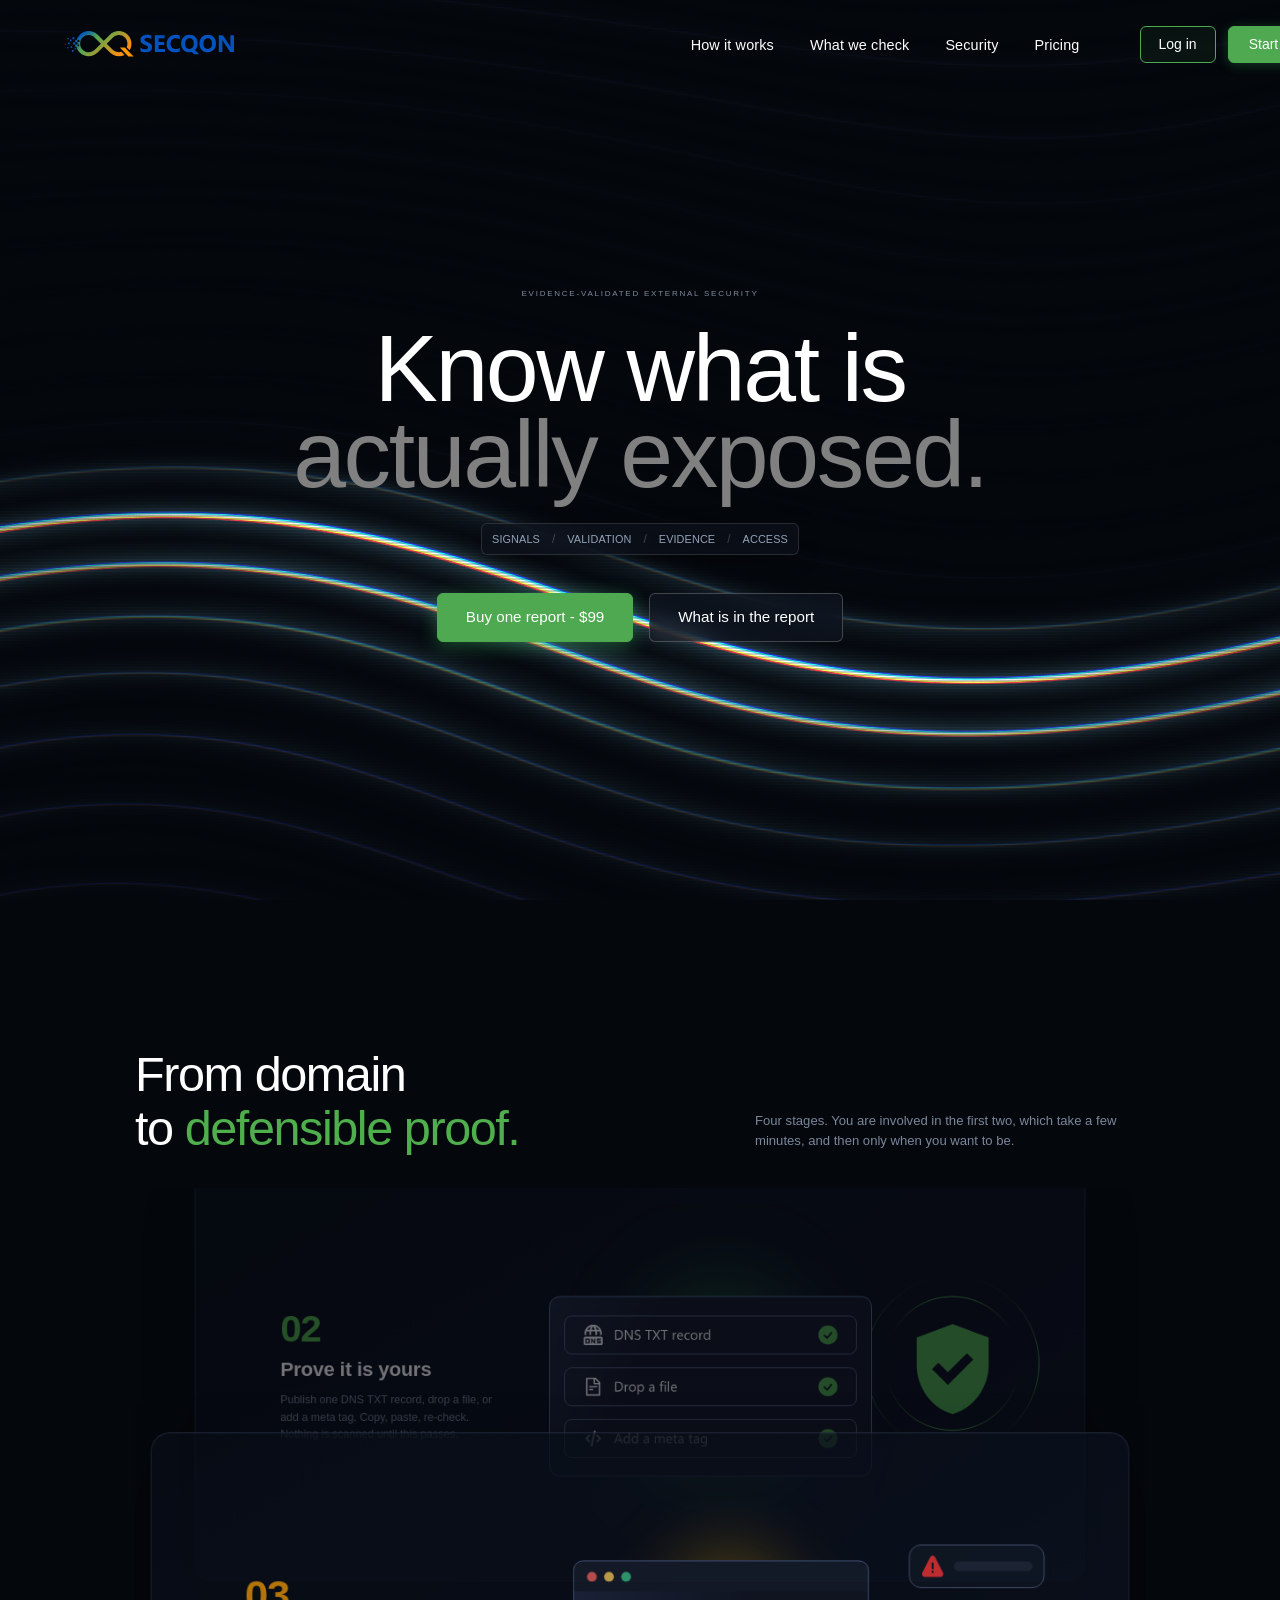
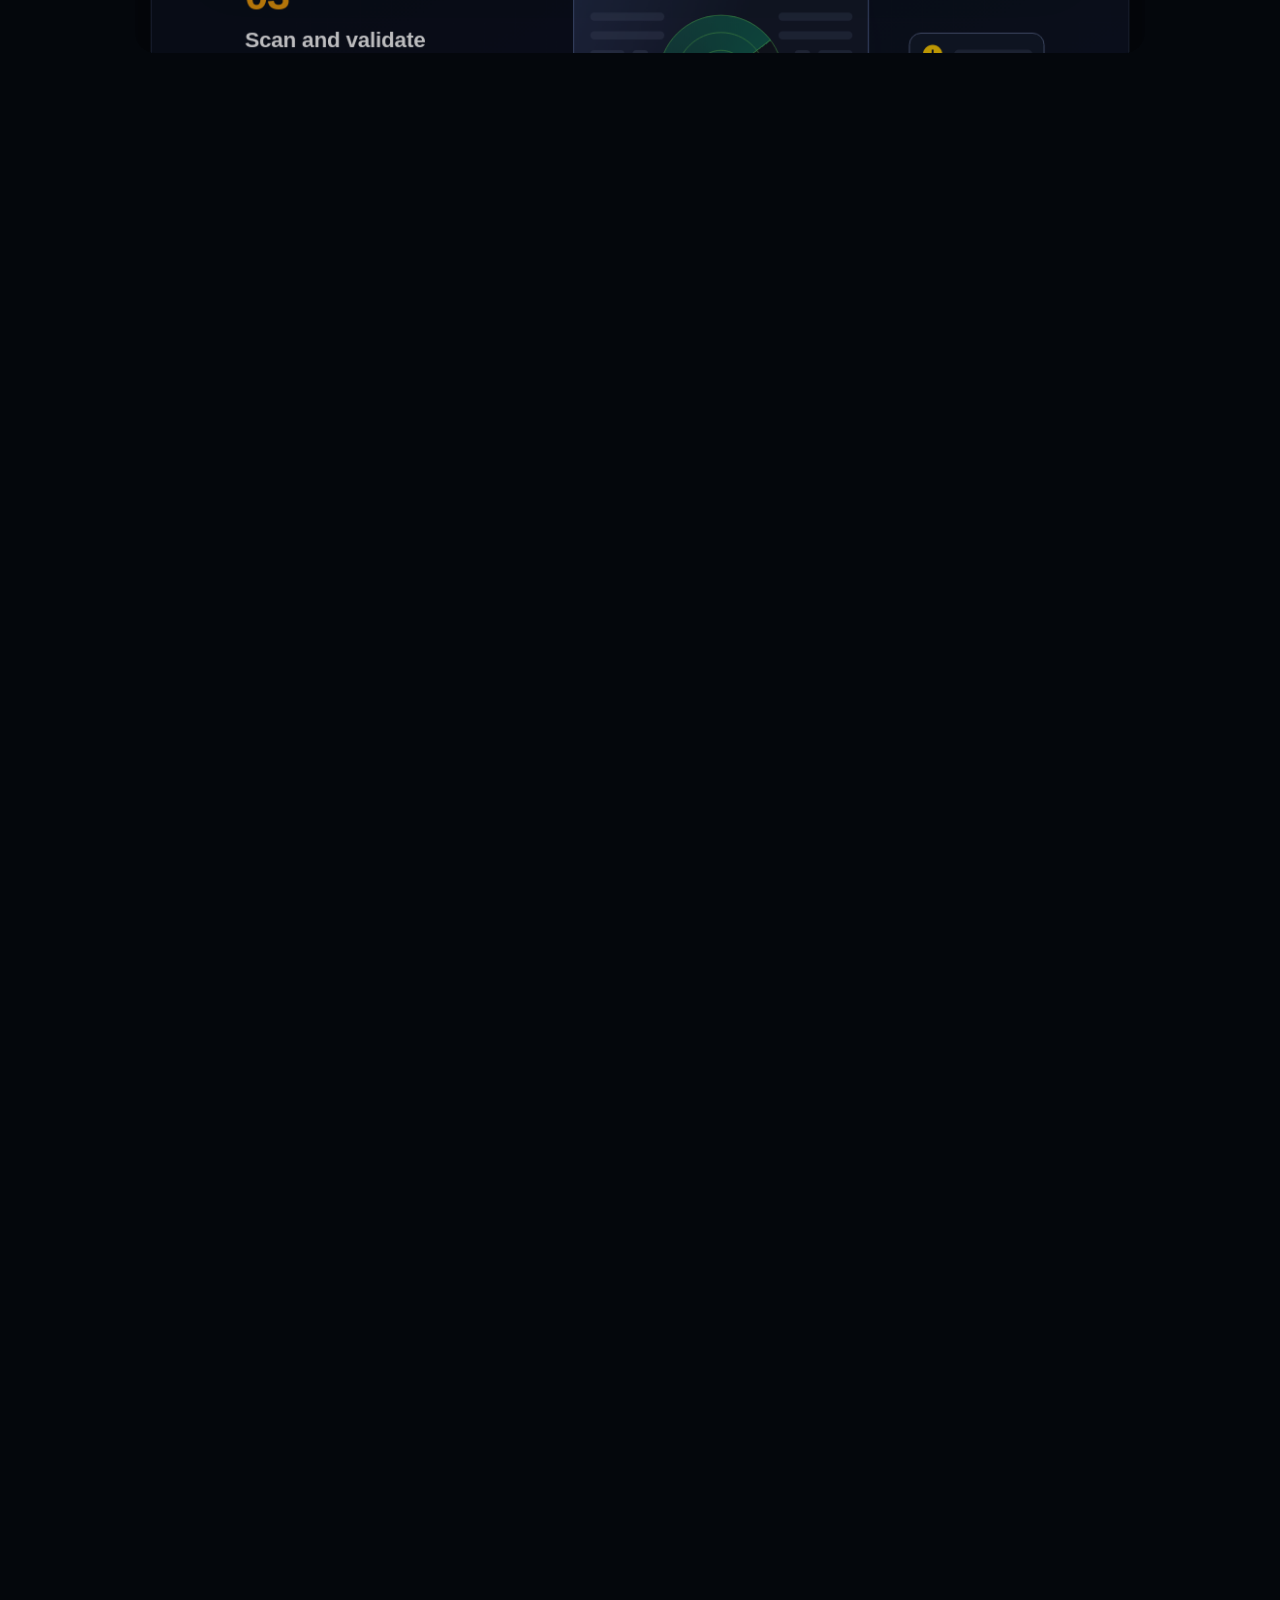
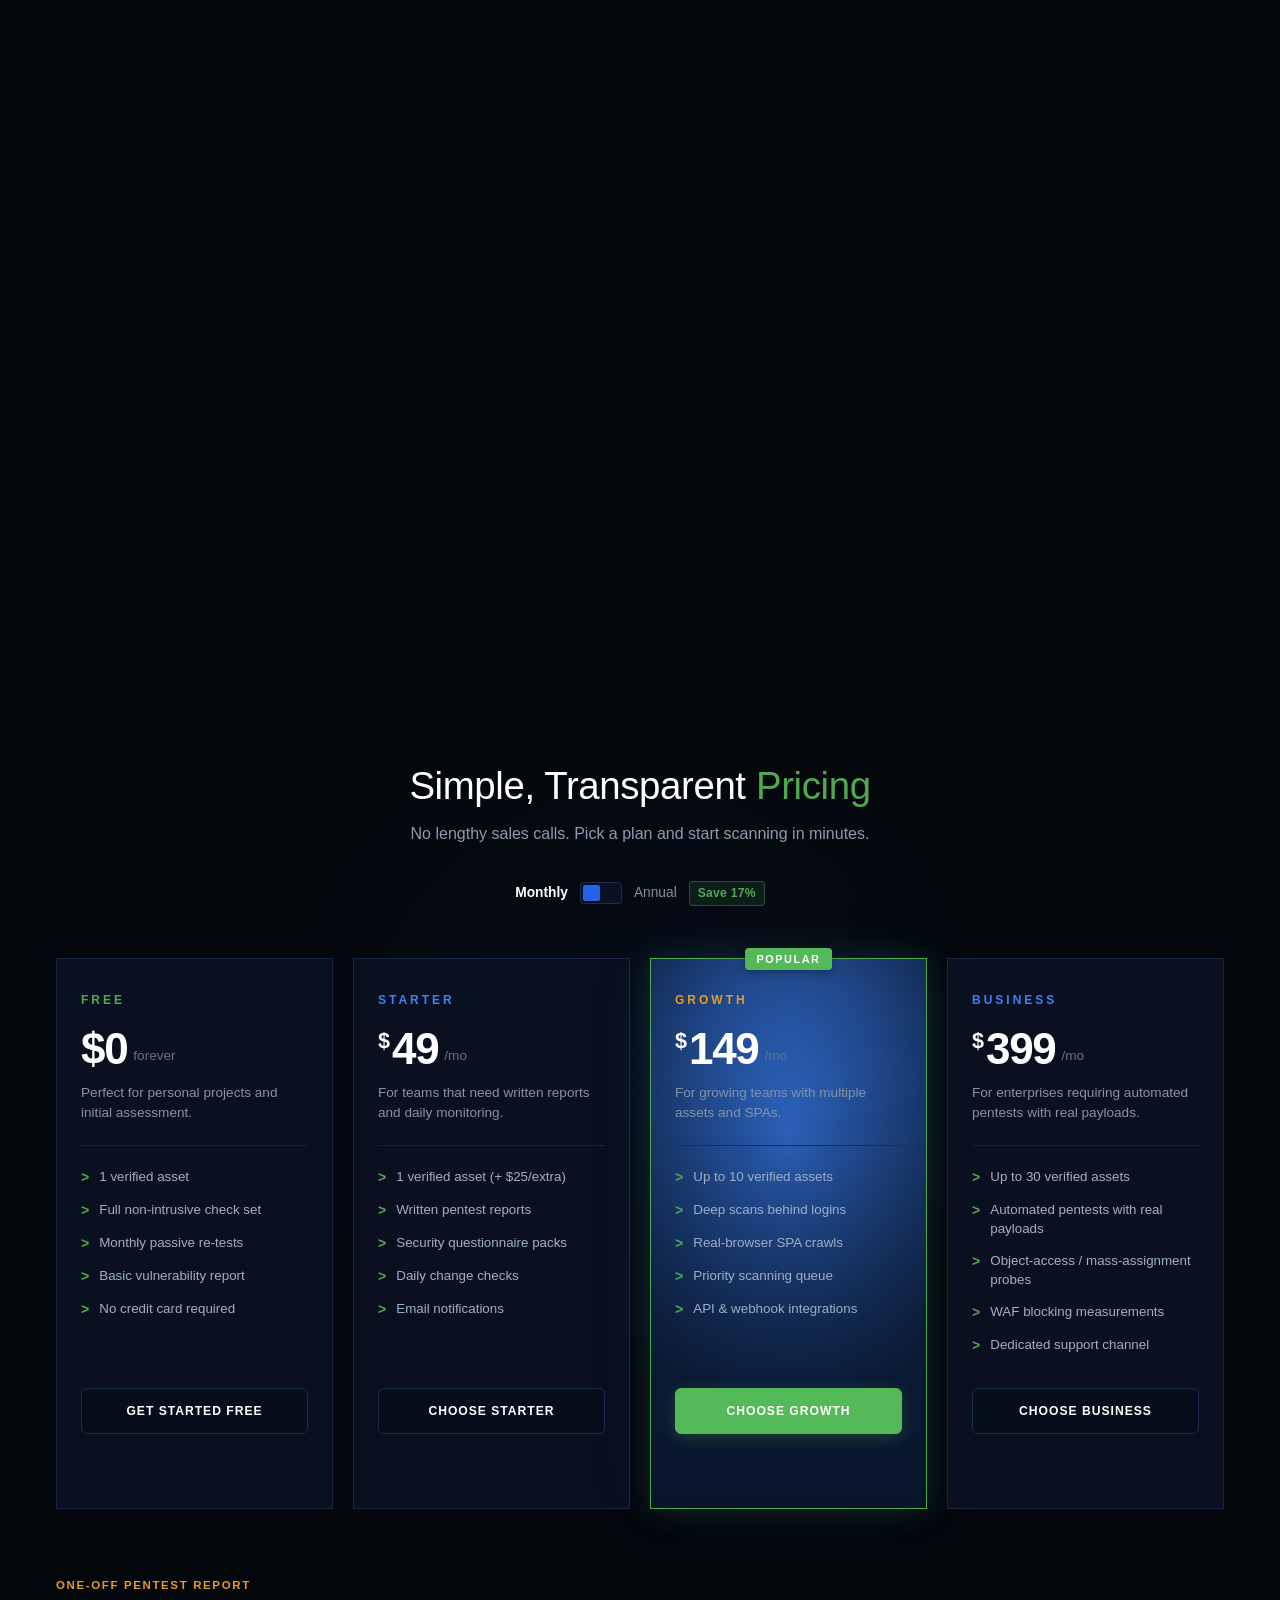
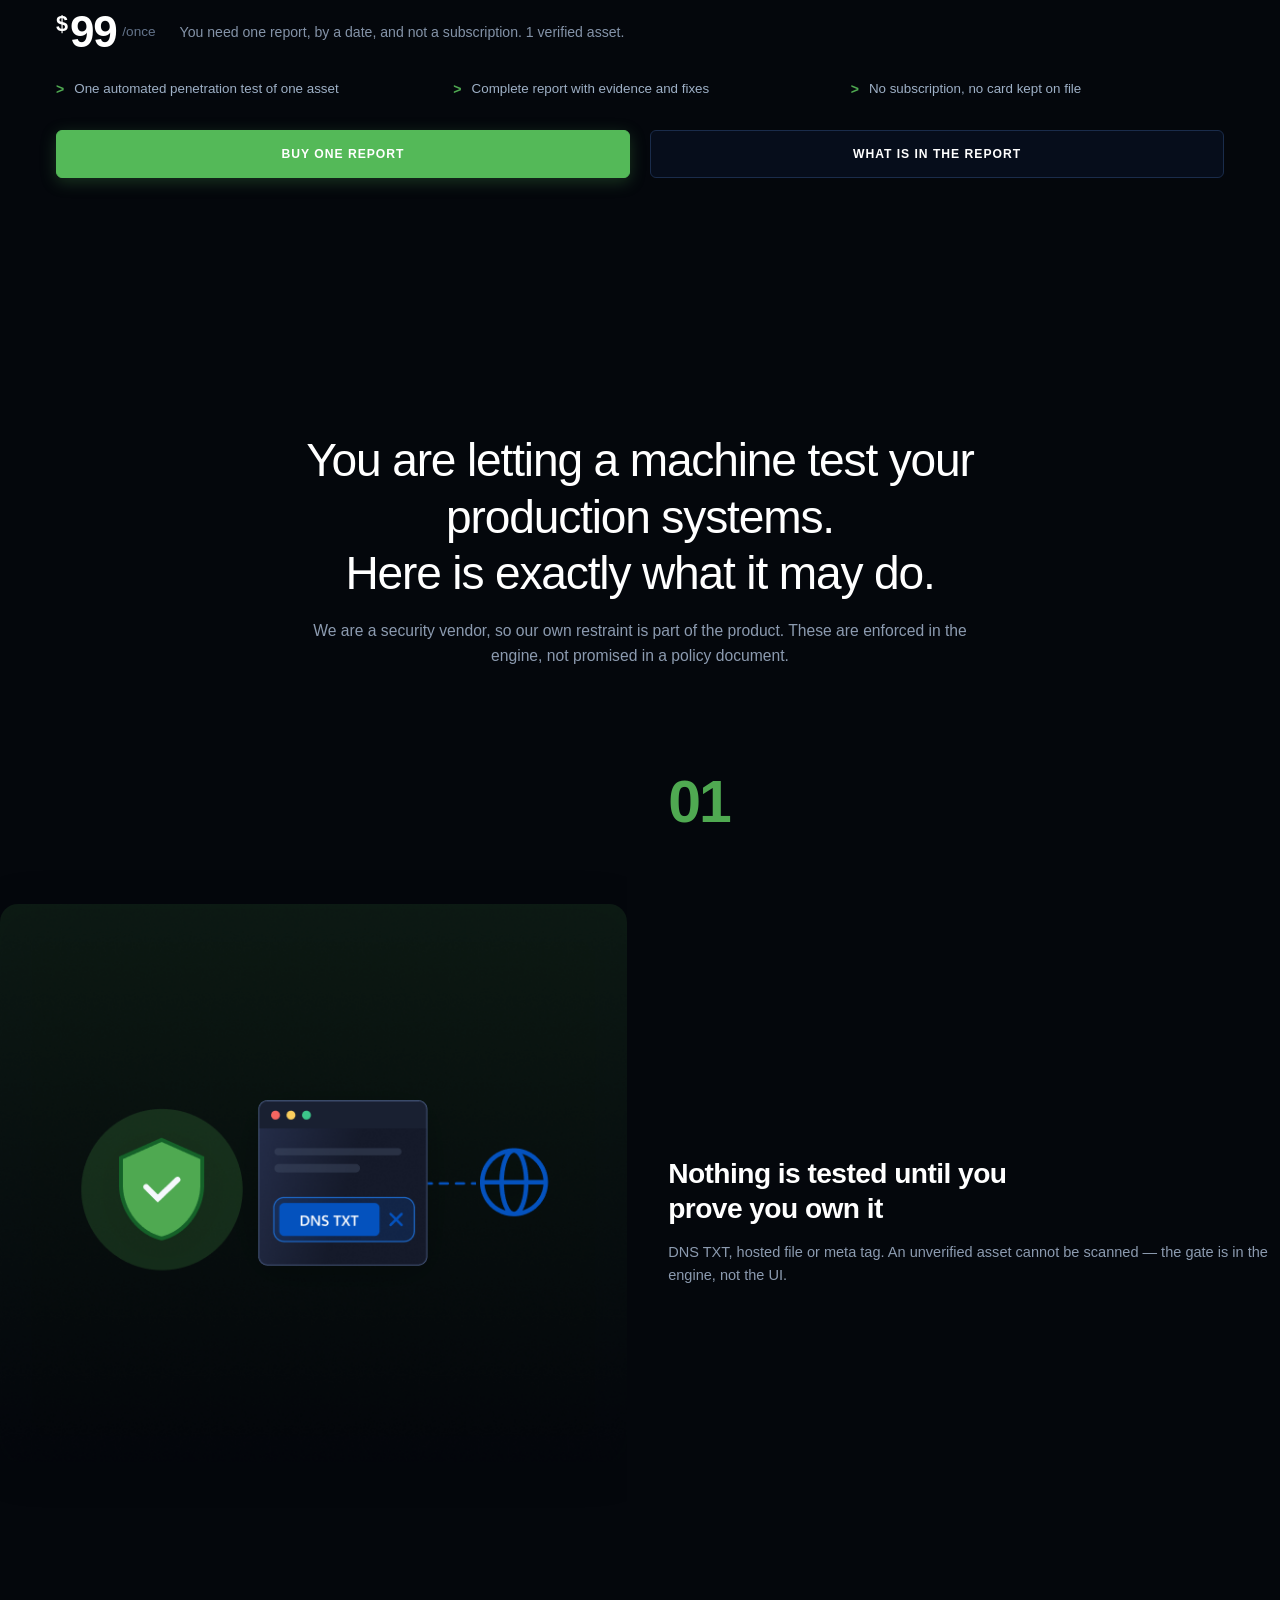
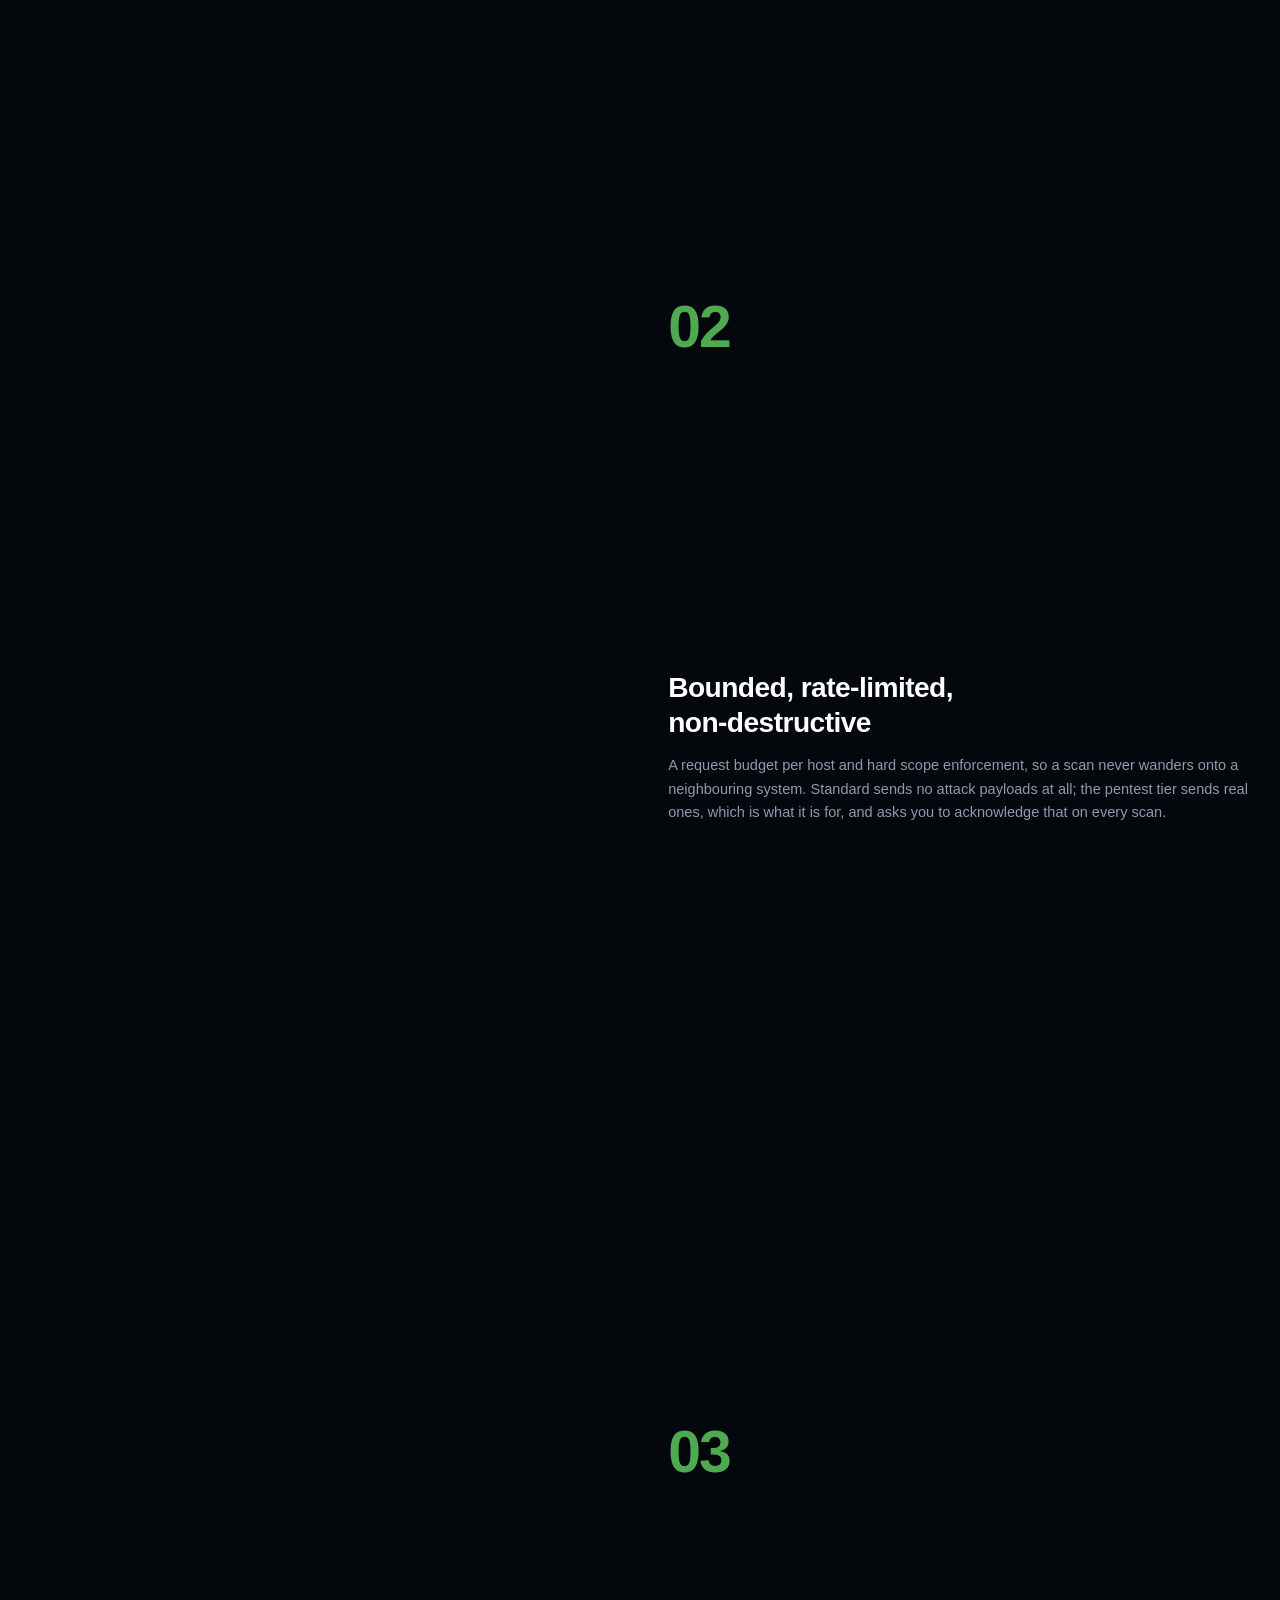
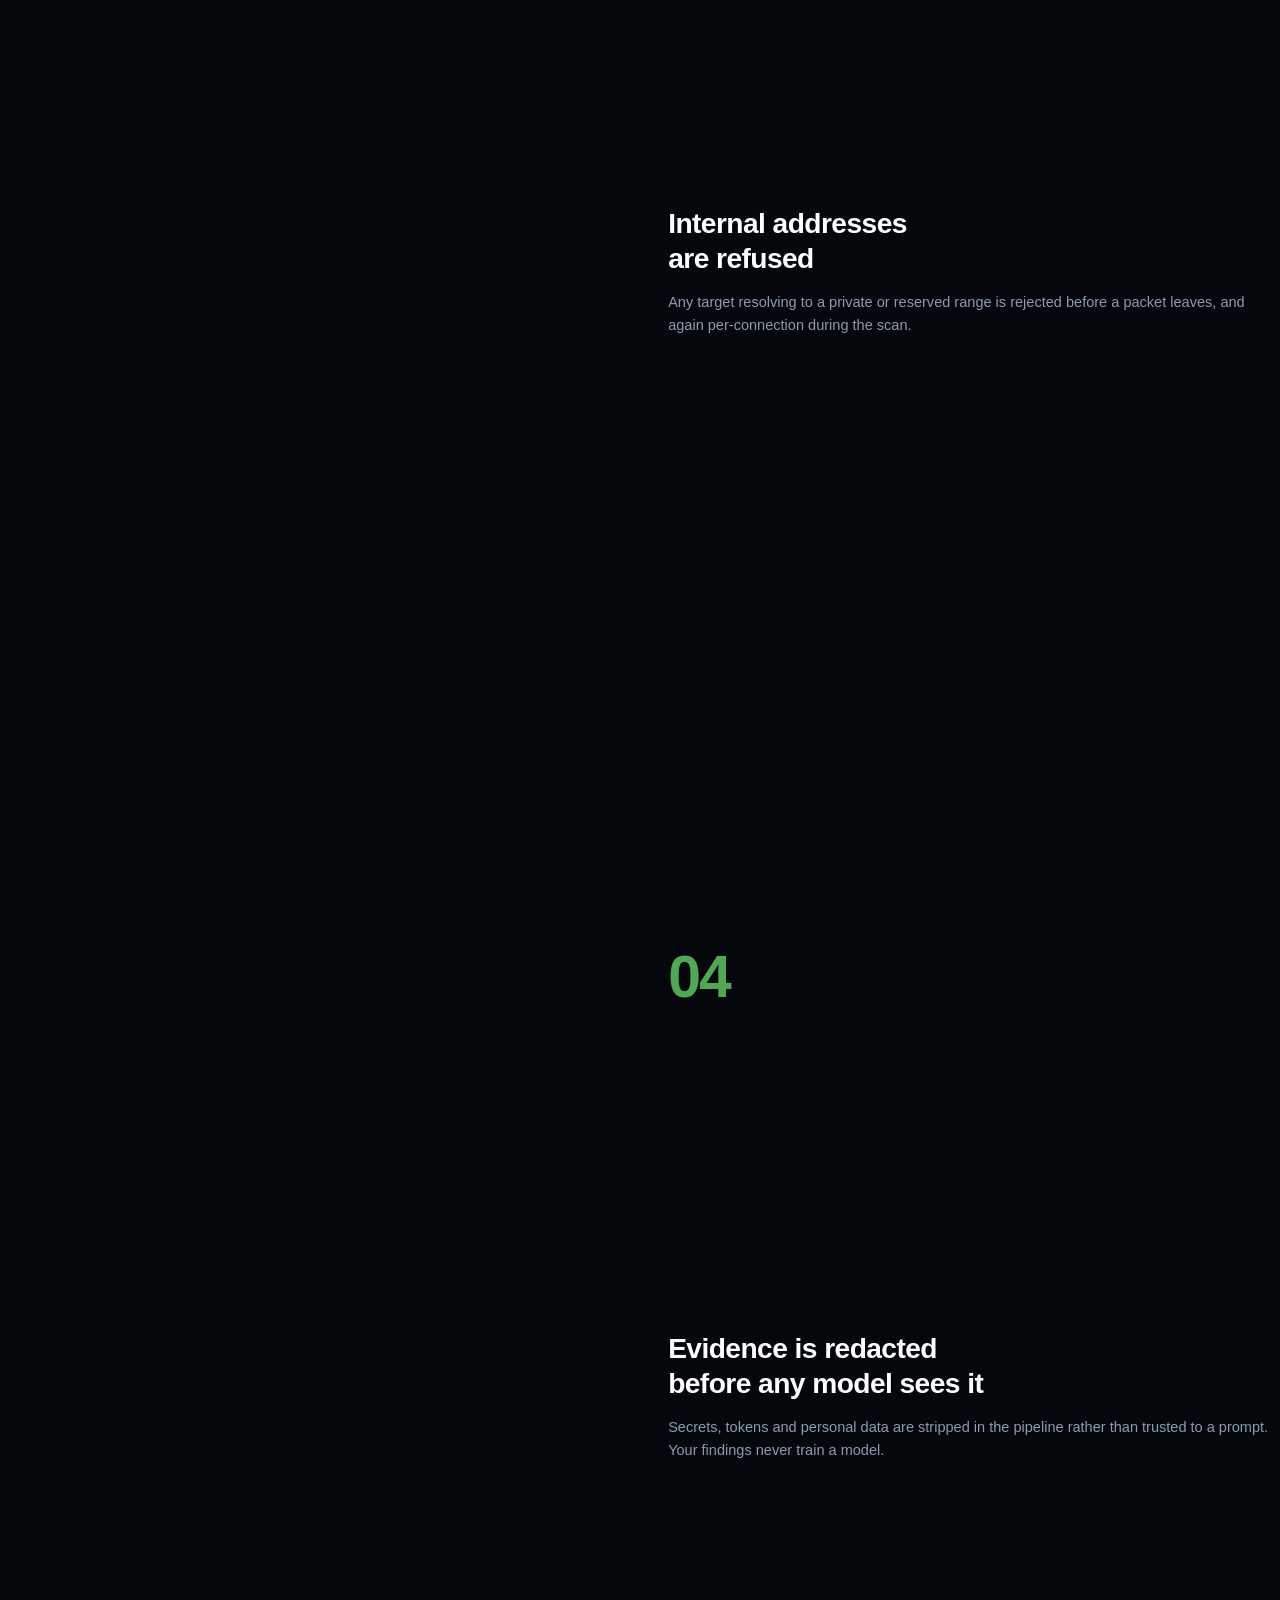
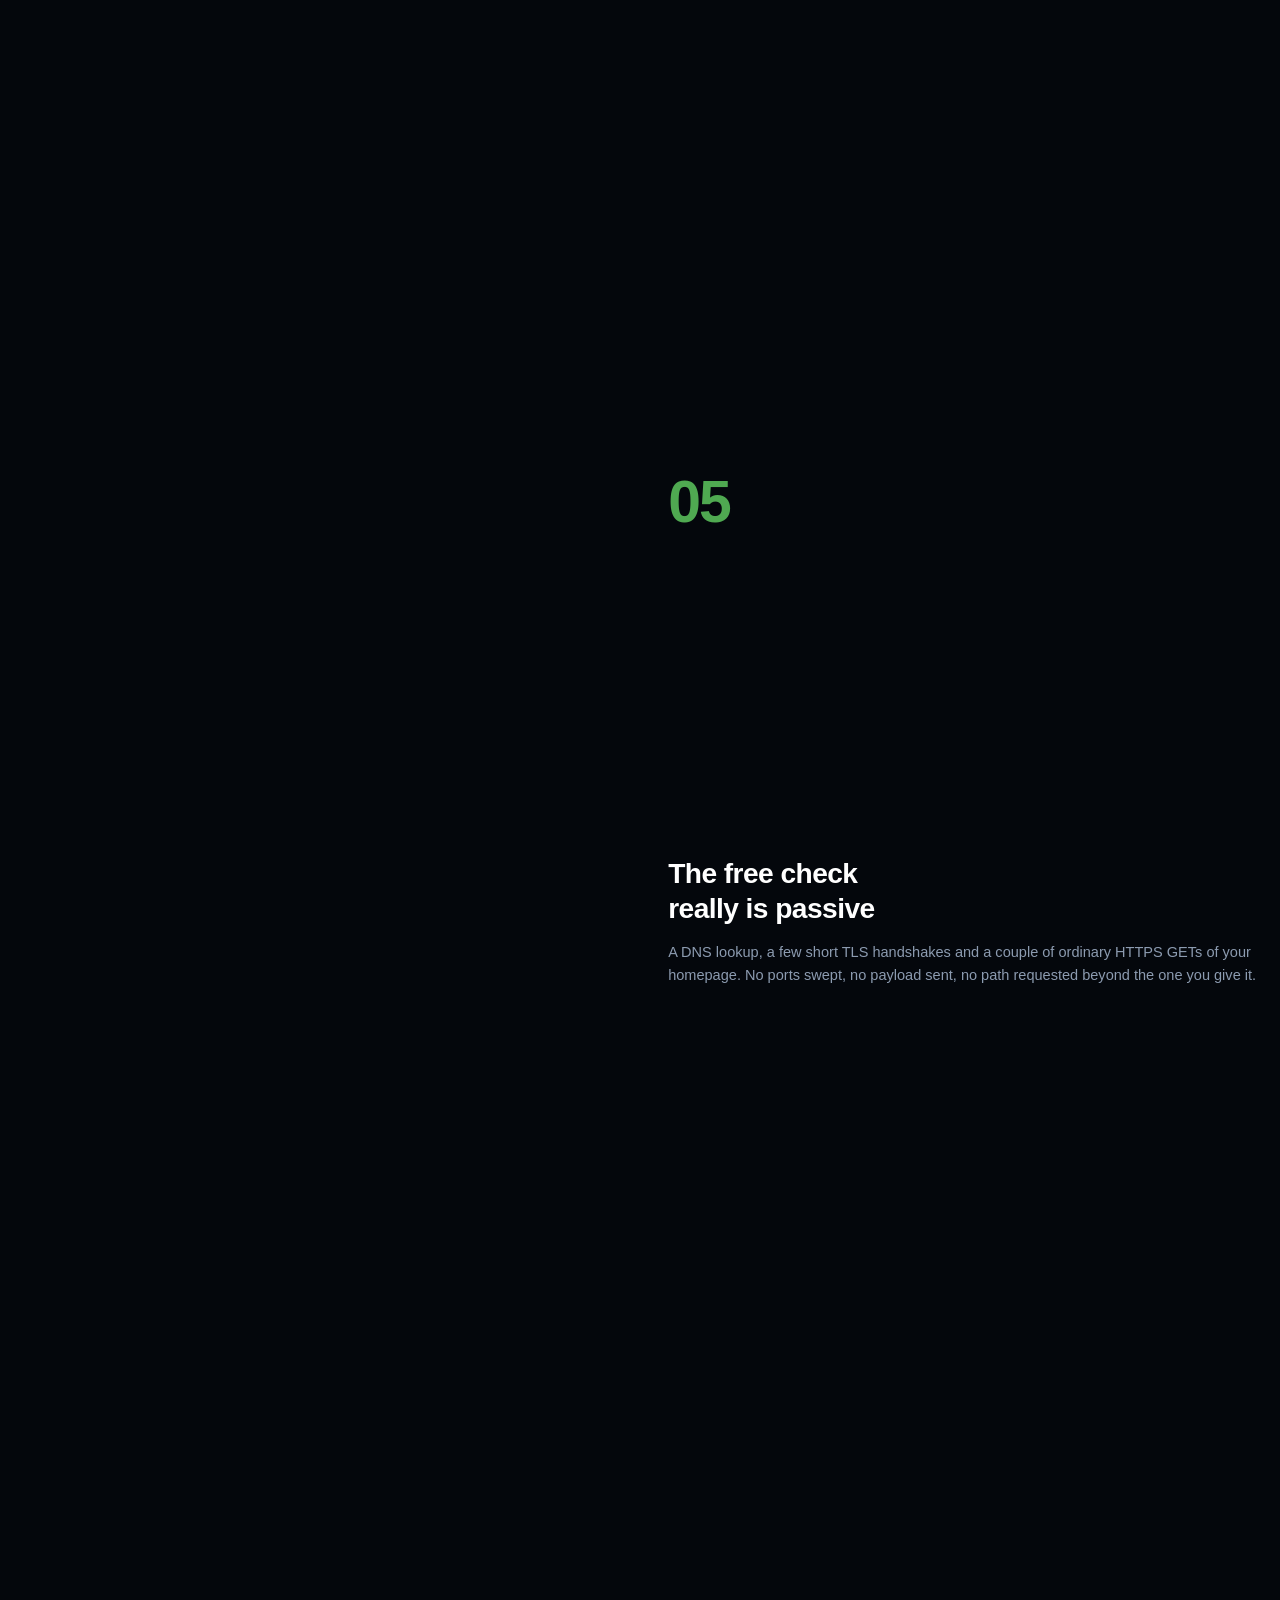
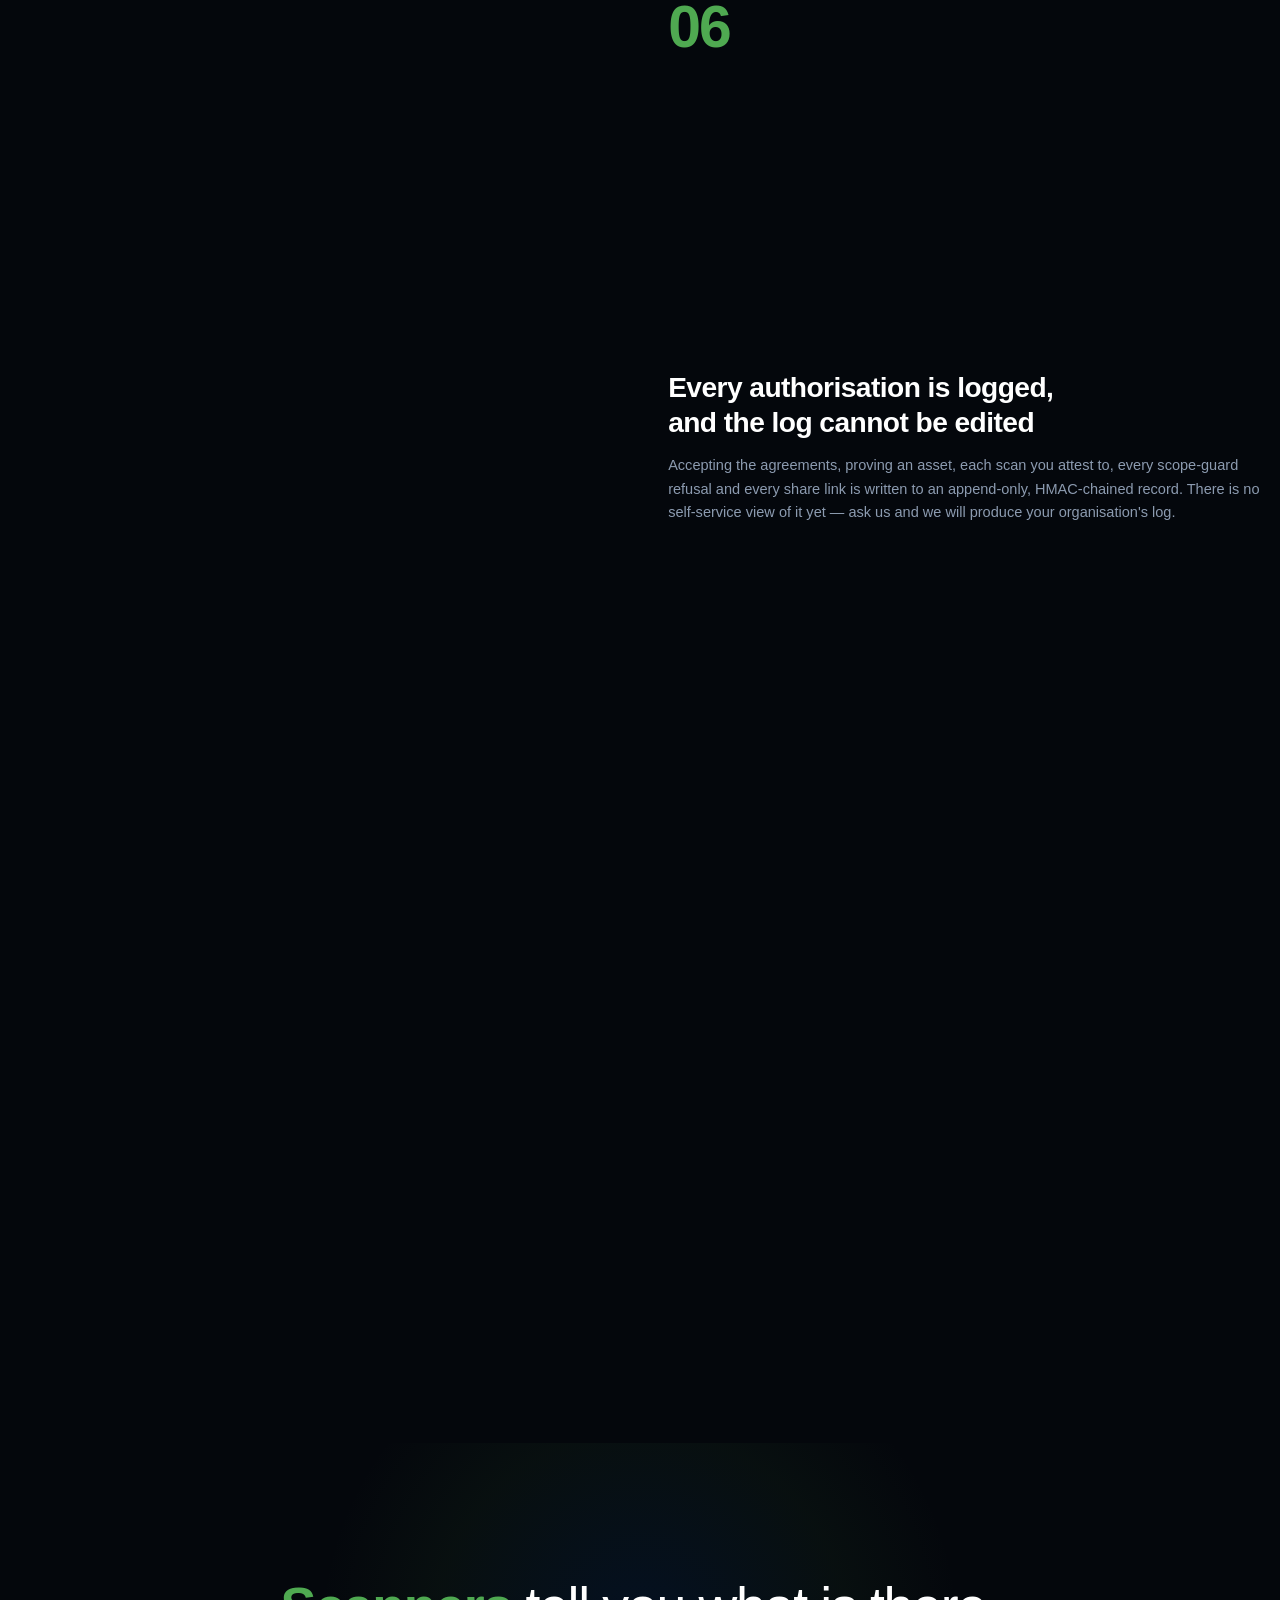
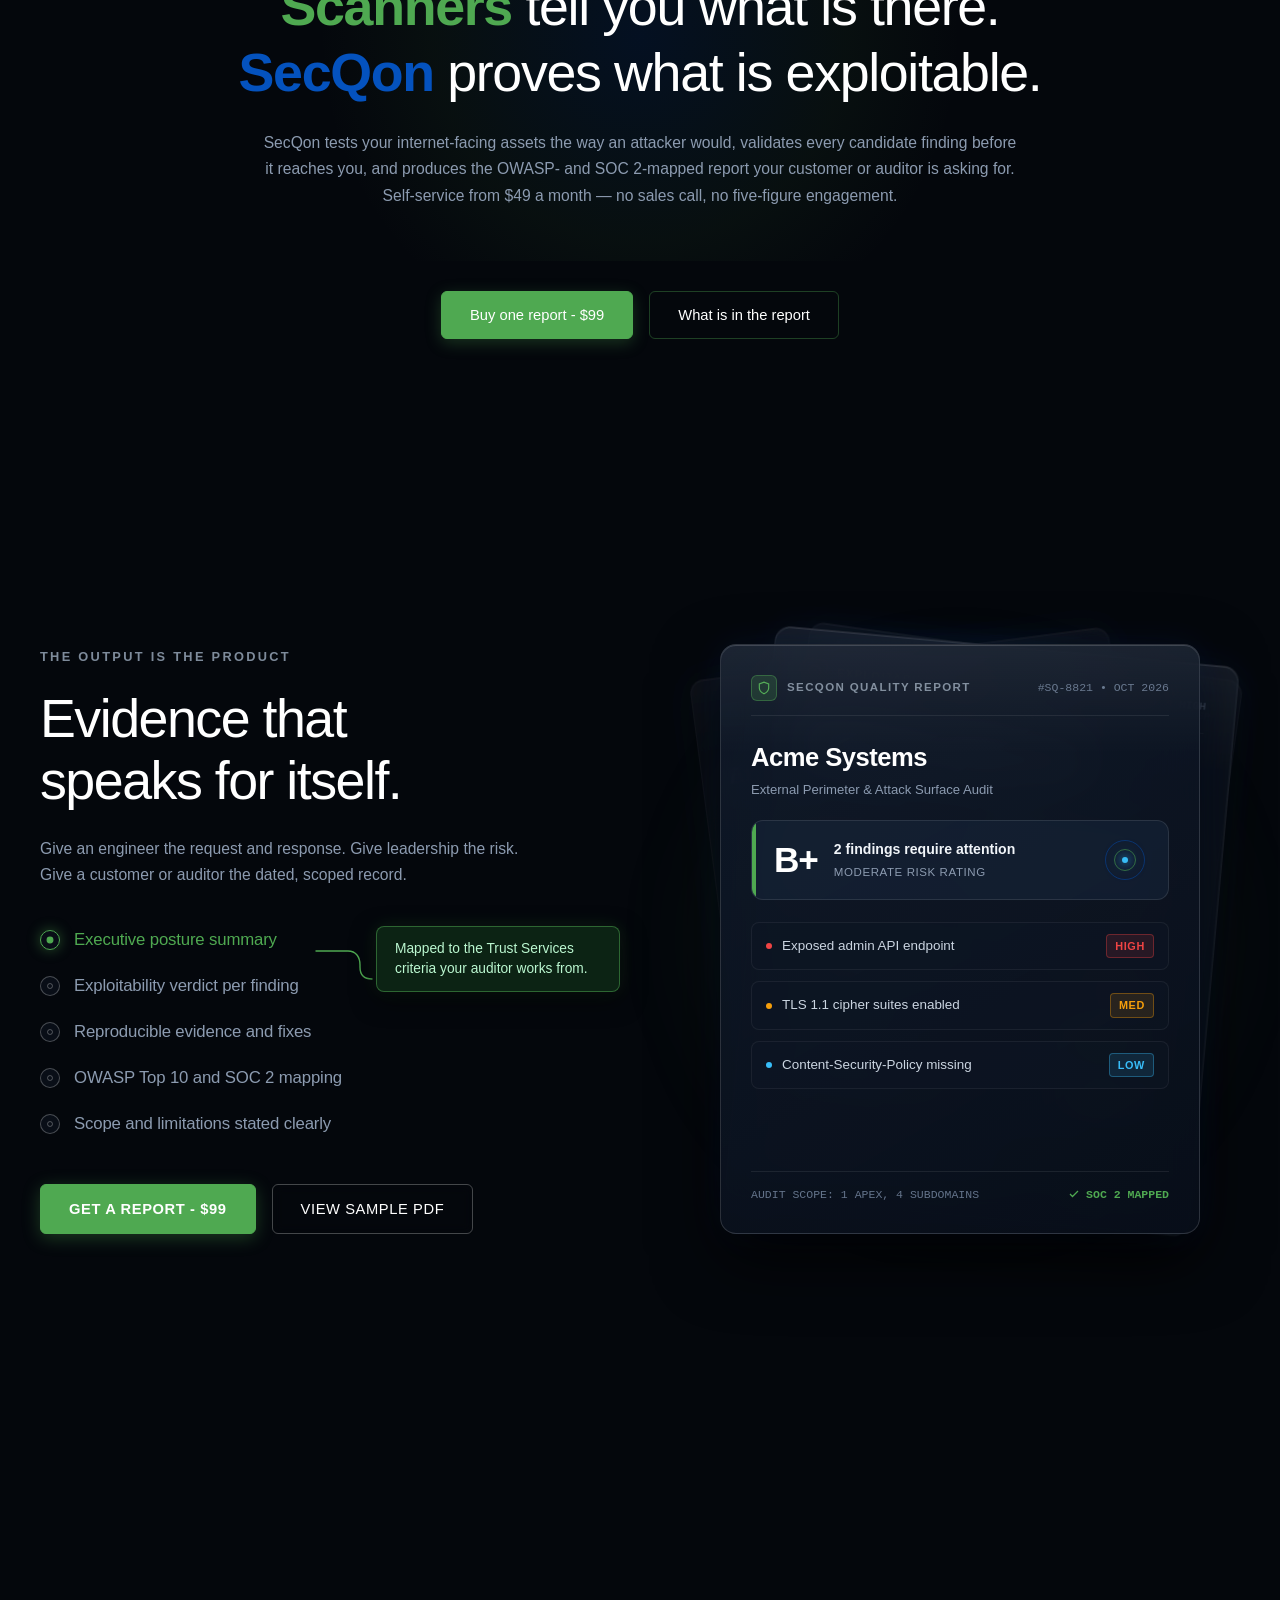
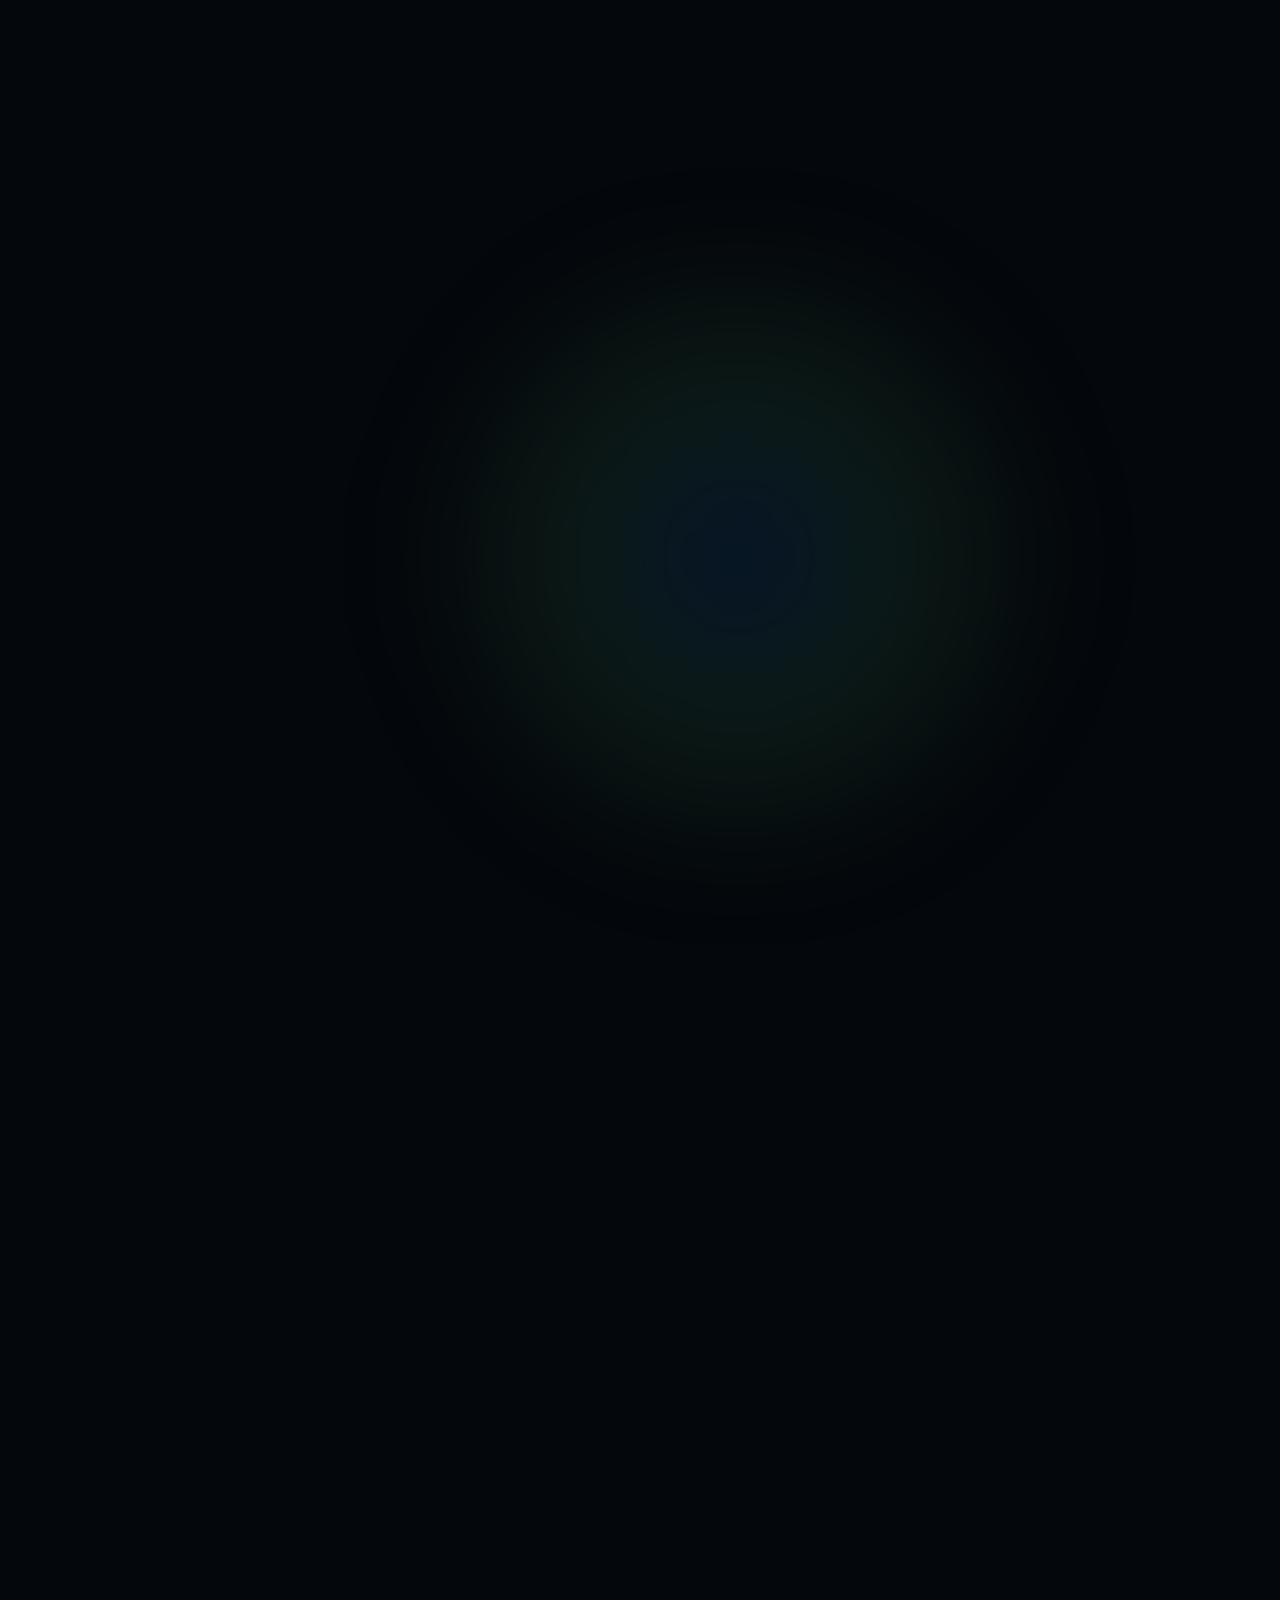
==== commit 2d1a2569: "feat: add pricing, proves, and security sections with dedicated styles and scripts" ====
--- a/index.html
+++ b/index.html
@@ -812,8 +812,6 @@
             <a href="#report-details" class="plan-action-btn btn-card-outline">WHAT IS IN THE REPORT</a>
           </div>
         </div>
-
-      </div>
     </section>
 
     <!-- Security Section: Machine production testing restraint -->
@@ -946,7 +944,139 @@
           </div> <!-- /security-text-col -->
 
         </div> <!-- /security-sticky-showcase -->
-
+      </div> <!-- /container security-container (Desktop) -->
+
+      <!-- Mobile View Card Deck Scroll Showcase (<= 992px) -->
+      <div class="security-mobile-scroll-wrapper">
+        <div class="security-mobile-sticky-container">
+          <div class="security-mobile-container">
+
+            <!-- Mobile Section Header -->
+            <div class="security-header security-mobile-header">
+              <h2 class="security-title">
+                You are letting a machine test your<br>
+                production systems.<br>
+                Here is exactly what it may do.
+              </h2>
+              <p class="security-subtitle">
+                We are a security vendor, so our own restraint is part of the product. These are enforced in the engine,
+                not promised in a policy document.
+              </p>
+            </div>
+
+            <!-- Mobile Showcase Cards Container (Image on top, Content below) -->
+            <div class="security-mobile-card-container">
+
+              <!-- Card 01 -->
+              <div class="security-deck-card active" data-index="0">
+                <div class="sec-card-media">
+                  <img src="assets/images/nothingtest01.png" alt="Nothing is tested until you prove you own it">
+                </div>
+                <div class="sec-card-content">
+                  <div class="sec-card-number">01</div>
+                  <div class="sec-card-info">
+                    <h3 class="sec-card-heading">Nothing is tested until you prove you own it</h3>
+                    <p class="sec-card-desc">
+                      DNS TXT, hosted file or meta tag. An unverified asset cannot be scanned — the gate is in the engine,
+                      not the UI.
+                    </p>
+                  </div>
+                </div>
+              </div>
+
+              <!-- Card 02 -->
+              <div class="security-deck-card" data-index="1">
+                <div class="sec-card-media">
+                  <img src="assets/images/bounded02.png" alt="Bounded, rate-limited, non-destructive">
+                </div>
+                <div class="sec-card-content">
+                  <div class="sec-card-number">02</div>
+                  <div class="sec-card-info">
+                    <h3 class="sec-card-heading">Bounded, rate-limited, non-destructive</h3>
+                    <p class="sec-card-desc">
+                      A request budget per host and hard scope enforcement, so a scan never wanders onto a neighbouring
+                      system. Standard sends no attack payloads at all; the pentest tier sends real ones, which is what it
+                      is for, and asks you to acknowledge that on every scan.
+                    </p>
+                  </div>
+                </div>
+              </div>
+
+              <!-- Card 03 -->
+              <div class="security-deck-card" data-index="2">
+                <div class="sec-card-media">
+                  <img src="assets/images/internet03.png" alt="Internal addresses are refused">
+                </div>
+                <div class="sec-card-content">
+                  <div class="sec-card-number">03</div>
+                  <div class="sec-card-info">
+                    <h3 class="sec-card-heading">Internal addresses are refused</h3>
+                    <p class="sec-card-desc">
+                      Any target resolving to a private or reserved range is rejected before a packet leaves, and again
+                      per-connection during the scan.
+                    </p>
+                  </div>
+                </div>
+              </div>
+
+              <!-- Card 04 -->
+              <div class="security-deck-card" data-index="3">
+                <div class="sec-card-media">
+                  <img src="assets/images/evidenc.png" alt="Evidence is redacted before any model sees it">
+                </div>
+                <div class="sec-card-content">
+                  <div class="sec-card-number">04</div>
+                  <div class="sec-card-info">
+                    <h3 class="sec-card-heading">Evidence is redacted before any model sees it</h3>
+                    <p class="sec-card-desc">
+                      Secrets, tokens and personal data are stripped in the pipeline rather than trusted to a prompt. Your
+                      findings never train a model.
+                    </p>
+                  </div>
+                </div>
+              </div>
+
+              <!-- Card 05 -->
+              <div class="security-deck-card" data-index="4">
+                <div class="sec-card-media">
+                  <img src="assets/images/dns05.png" alt="The free check really is passive">
+                </div>
+                <div class="sec-card-content">
+                  <div class="sec-card-number">05</div>
+                  <div class="sec-card-info">
+                    <h3 class="sec-card-heading">The free check really is passive</h3>
+                    <p class="sec-card-desc">
+                      A DNS lookup, a few short TLS handshakes and a couple of ordinary HTTPS GETs of your homepage. No
+                      ports swept, no payload sent, no path requested beyond the one you give it.
+                    </p>
+                  </div>
+                </div>
+              </div>
+
+              <!-- Card 06 -->
+              <div class="security-deck-card" data-index="5">
+                <div class="sec-card-media">
+                  <img src="assets/images/authorisation.png"
+                    alt="Every authorisation is logged, and the log cannot be edited">
+                </div>
+                <div class="sec-card-content">
+                  <div class="sec-card-number">06</div>
+                  <div class="sec-card-info">
+                    <h3 class="sec-card-heading">Every authorisation is logged, and the log cannot be edited</h3>
+                    <p class="sec-card-desc">
+                      Accepting the agreements, proving an asset, each scan you attest to, every scope-guard refusal and
+                      every share link is written to an append-only, HMAC-chained record. There is no self-service view of
+                      it yet — ask us and we will produce your organisation's log.
+                    </p>
+                  </div>
+                </div>
+              </div>
+
+            </div> <!-- /security-mobile-card-container -->
+
+
+          </div>
+        </div>
       </div>
     </section>
 
--- a/assets/css/sections/security.css
+++ b/assets/css/sections/security.css
@@ -1,21 +1,22 @@
 /* ==========================================================================
    Security Section ("You are letting a machine test your production systems")
-   Split-screen sticky showcase: Left image is fixed, right text scrolls.
-   As new text enters display, the image scrolls up to show that section's image.
+   Split-screen sticky showcase: Left image is fixed at full screen height,
+   right text scrolls. As new text enters display, the image track slides
+   to reveal that section's image.
    ========================================================================== */
 
 .security-section {
-  --sec-visual-width: 690px;
-  --sec-visual-height: 558px;
+  --sec-visual-width: min(calc(100vh * (648 / 577)), 55vw);
   position: relative;
   width: 100%;
   background-color: var(--bg-dark);
   color: var(--text-primary);
-  padding: 27px 0 140px;
+  padding: 60px 0 140px;
   z-index: 22;
 }
 
 .security-container {
+  max-width: 1720px;
   margin: 0 auto;
 }
 
@@ -24,7 +25,6 @@
   text-align: center;
   max-width: 820px;
   margin: 0 auto 64px;
-  /* padding: 0 20px; */
 }
 
 .security-title {
@@ -49,36 +49,39 @@
 /* 2-Column Split Layout */
 .security-sticky-showcase {
   display: grid;
-  grid-template-columns: minmax(550px, var(--sec-visual-width)) 1fr;
-  gap: 48px;
+  grid-template-columns: var(--sec-visual-width) 1fr;
+  gap: clamp(36px, 4vw, 64px);
   align-items: flex-start;
   position: relative;
   width: 100%;
 }
 
 /* --------------------------------------------------------------------------
-   Left Column: Sticky Fixed Image Viewer
+   Left Column: Sticky Fixed Image Viewer (Full Screen Height, Never Cropped)
    -------------------------------------------------------------------------- */
 .security-visual-col {
   position: sticky;
-  top: max(80px, calc(50vh - (var(--sec-visual-height) / 2)));
+  top: 0;
   width: 100%;
   max-width: var(--sec-visual-width);
-  height: var(--sec-visual-height);
+  height: 100vh;
+  height: 100dvh;
   display: flex;
   align-items: center;
-  justify-content: flex-start;
+  justify-content: center;
   z-index: 10;
 }
 
 .security-image-frame {
   width: 100%;
-  max-width: var(--sec-visual-width);
-  height: var(--sec-visual-height);
+  height: 100vh;
+  height: 100dvh;
   overflow: hidden;
   position: relative;
   display: flex;
-  justify-content: flex-start;
+  align-items: center;
+  justify-content: center;
+  border-radius: 18px;
 }
 
 /* Vertical Image Sliding Track */
@@ -93,23 +96,28 @@
 
 .sec-image-slide {
   width: 100%;
+  height: 100vh;
+  height: 100dvh;
+  min-height: 100vh;
+  min-height: 100dvh;
+  flex-shrink: 0;
+  display: flex;
+  align-items: center;
+  justify-content: center;
+  padding: 0;
+  overflow: hidden;
+}
+
+.sec-image-slide img {
+  width: 100%;
   height: 100%;
-  min-height: 100%;
-  flex-shrink: 0;
-  display: flex;
-  align-items: center;
-  justify-content: flex-start;
-  padding: 0;
-}
-
-.sec-image-slide img {
-  width: 100%;
-  height: 100%;
-  max-width: var(--sec-visual-width);
-  max-height: var(--sec-visual-height);
+  max-width: 100%;
+  max-height: 88vh;
+  max-height: 88dvh;
   object-fit: contain;
-  object-position: left center;
+  object-position: center;
   display: block;
+  border-radius: 18px;
   filter: drop-shadow(0 6px 20px rgba(0, 0, 0, 0.5));
 }
 
@@ -124,8 +132,10 @@
 }
 
 .security-text-step {
-  height: var(--sec-visual-height);
-  min-height: var(--sec-visual-height);
+  height: 100vh;
+  height: 100dvh;
+  min-height: 100vh;
+  min-height: 100dvh;
   position: relative;
   display: flex;
   flex-direction: column;
@@ -191,107 +201,375 @@
   max-width: 500px;
 }
 
-/* --------------------------------------------------------------------------
-   Responsive Layouts
-   -------------------------------------------------------------------------- */
-@media (max-width: 1200px) {
+/* Hide mobile deck on desktop by default */
+.security-mobile-scroll-wrapper {
+  display: none;
+}
+
+/* --------------------------------------------------------------------------
+   Responsive Layouts: Tablet & Small Desktop (1000px to 1300px)
+   Image is displayed accurately with correct aspect ratio, zero side cropping,
+   and balanced two-column proportion.
+   -------------------------------------------------------------------------- */
+@media (max-width: 1300px) and (min-width: 993px) {
   .security-section {
-    --sec-visual-width: 620px;
-    --sec-visual-height: 550px;
+    --sec-visual-width: min(calc(88vh * (648 / 577)), 49vw);
+    padding: 50px 0 110px;
   }
 
   .security-sticky-showcase {
-    grid-template-columns: minmax(460px, var(--sec-visual-width)) 1fr;
-    gap: 36px;
-  }
-
-  .security-visual-col,
-  .security-image-frame {
-    height: var(--sec-visual-height);
+    grid-template-columns: var(--sec-visual-width) 1fr;
+    gap: clamp(24px, 3.2vw, 42px);
   }
 
   .security-visual-col {
-    top: max(80px, calc(50vh - (var(--sec-visual-height) / 2)));
-  }
-
-  .security-text-step {
-    height: var(--sec-visual-height);
-    min-height: var(--sec-visual-height);
-  }
-}
-
-@media (max-width: 960px) {
-  .security-sticky-showcase {
-    grid-template-columns: 1fr;
-    gap: 30px;
-  }
-
-  .security-visual-col {
+    max-width: var(--sec-visual-width);
+  }
+
+  .sec-image-slide img {
+    object-fit: contain;
+    object-position: center;
+    max-height: 84vh;
+    max-height: 84dvh;
+    width: 100%;
+    height: auto;
+  }
+
+  .security-card-heading {
+    font-size: clamp(1.52rem, 2.2vw, 1.95rem);
+    line-height: 1.24;
+    margin-bottom: 14px;
+    max-width: 100%;
+  }
+
+  .security-card-desc {
+    font-size: 0.91rem;
+    line-height: 1.6;
+    max-width: 100%;
+  }
+
+  .security-card-number {
+    font-size: clamp(3.2rem, 4.6vw, 4.2rem);
+  }
+}
+
+/* --------------------------------------------------------------------------
+   Mobile & Tablet Deck Scroll System (<= 992px)
+   - Image full screen width on top
+   - Content directly below image (UI same as desktop, no card box)
+   - Deck transition animation like card in staging section
+   - Zero unnecessary blank space below content
+   -------------------------------------------------------------------------- */
+@media (max-width: 992px) {
+  .security-section {
+    padding: 0;
+    overflow: visible;
+  }
+
+  /* Hide Desktop Split View */
+  .security-section .security-container {
+    display: none !important;
+  }
+
+  /* Show Mobile Deck Scroll Wrapper */
+  .security-mobile-scroll-wrapper {
+    display: block;
+    position: relative;
+    height: 300vh; /* Smooth, compact scroll track for 6 slides */
+    width: 100%;
+    overflow: hidden;
+  }
+
+  .security-mobile-sticky-container {
+    position: -webkit-sticky;
     position: sticky;
-    top: 76px;
-    height: 300px;
+    top: 0;
+    height: 100vh;
+    height: 100dvh;
+    display: flex;
+    flex-direction: column;
+    justify-content: center;
+    padding: clamp(6px, 1.5vh, 16px) 0;
+    box-sizing: border-box;
+    overflow: hidden;
+    z-index: 10;
+    width: 100%;
+  }
+
+  .security-mobile-container {
+    display: flex;
+    flex-direction: column;
+    justify-content: center;
+    margin: 0;
+    width: 100% !important;
+    max-width: 100% !important;
+    padding: 0 !important;
+    box-sizing: border-box;
+  }
+
+  /* Mobile Header */
+  .security-mobile-header {
+    text-align: left;
+    width: 100%;
     max-width: 100%;
-    z-index: 30;
-    margin-bottom: 20px;
-  }
-
-  .security-image-frame {
-    height: 300px;
+    margin: 0 0 clamp(6px, 1.2vh, 12px);
+    padding: 0 clamp(16px, 4.5vw, 24px);
+    box-sizing: border-box;
+  }
+
+  .security-mobile-header .security-title {
+    font-size: clamp(1.22rem, min(5.2vw, 3.2vh), 1.85rem);
+    line-height: 1.18;
+    margin-bottom: 4px;
+    letter-spacing: -0.025em;
+    color: #ffffff;
+  }
+
+  .security-mobile-header .security-subtitle {
+    font-size: clamp(0.72rem, 2.1vw, 0.82rem);
+    line-height: 1.35;
     max-width: 100%;
-  }
-
-  .sec-image-slide {
+    color: #8c9bb0;
+    margin: 0;
+  }
+
+  /* Mobile Deck Viewport Container - Proportionately fills viewport height */
+  .security-mobile-card-container {
+    position: relative;
+    width: 100%;
+    height: clamp(380px, 60vh, 480px);
+    overflow: hidden;
+    padding: 0;
+    margin: 0;
+  }
+
+  /* Each Slide in the Deck - Clean UI (no card box, same as desktop) */
+  .security-deck-card {
+    position: absolute;
+    inset: 0;
+    width: 100%;
+    display: flex;
+    flex-direction: column;
+    padding: 0;
+    margin: 0;
+    gap: clamp(6px, 1.2vh, 12px);
+    background: transparent;
+    border: none;
+    border-radius: 0;
+    box-shadow: none;
+    overflow: visible;
+    transform-origin: center center;
+    will-change: transform, opacity;
+    pointer-events: none;
+    opacity: 0;
+    visibility: hidden;
+    box-sizing: border-box;
+  }
+
+  .security-deck-card.active {
+    opacity: 1;
+    visibility: visible;
+    pointer-events: auto;
+  }
+
+  /* Part 1: Full-Width Image on Top (Generous responsive height, zero empty bands) */
+  .sec-card-media {
+    width: 100%;
+    height: clamp(210px, 34vh, 290px);
+    flex-shrink: 0;
+    display: flex;
+    align-items: center;
     justify-content: center;
-    padding: 10px;
-  }
-
-  .sec-image-slide img {
+    background: transparent;
+    border: none;
+    border-radius: 0;
+    padding: 0;
+    margin: 0;
+    overflow: hidden;
+    position: relative;
+  }
+
+  .sec-card-media img {
+    width: 100%;
+    height: 100%;
+    max-width: 100%;
+    object-fit: cover;
     object-position: center;
-    max-height: 300px;
-  }
-
-  .security-text-col {
-    padding: 0 0 80px;
-  }
-
-  .security-text-step {
-    height: auto;
-    min-height: auto;
-    padding: 30px 0;
-    margin-bottom: 40px;
-  }
-
-  .security-card-number {
-    position: static;
-    font-size: 2.8rem;
-    margin-bottom: 14px;
-  }
-}
-
-@media (max-width: 640px) {
-  .security-section {
-    padding: 80px 0 100px;
-  }
-
-  .security-visual-col {
-    height: 240px;
-  }
-
-  .security-image-frame {
-    height: 240px;
-  }
-
-  .sec-image-slide {
-    padding: 8px;
-  }
-
-  .security-card-number {
-    font-size: 2.8rem;
-    margin-bottom: 14px;
-  }
-
-  .security-card-heading {
-    font-size: 1.4rem;
-    margin-bottom: 12px;
-  }
-}
+    display: block;
+    border-radius: 0;
+    filter: drop-shadow(0 8px 24px rgba(0, 0, 0, 0.6));
+  }
+
+  /* Part 2: Content Directly Below Image (Clean typography, compact margins) */
+  .sec-card-content {
+    display: flex;
+    flex-direction: column;
+    align-items: flex-start;
+    gap: 0;
+    width: 100%;
+    padding: 0 clamp(16px, 4.5vw, 24px);
+    box-sizing: border-box;
+  }
+
+  .sec-card-number {
+    font-family: var(--font-display, 'Plus Jakarta Sans', sans-serif);
+    font-size: clamp(2rem, 5vw, 2.6rem);
+    font-weight: 800;
+    color: #4fa951;
+    line-height: 1;
+    letter-spacing: -0.03em;
+    margin-bottom: 3px;
+  }
+
+  .sec-card-info {
+    display: flex;
+    flex-direction: column;
+    width: 100%;
+  }
+
+  .sec-card-heading {
+    font-family: var(--font-display, 'Plus Jakarta Sans', sans-serif);
+    font-size: clamp(1.12rem, 3.6vw, 1.4rem);
+    font-weight: 600;
+    line-height: 1.25;
+    color: #ffffff;
+    letter-spacing: -0.02em;
+    margin: 0 0 6px 0;
+  }
+
+  .sec-card-desc {
+    font-size: clamp(0.82rem, 2.3vw, 0.9rem);
+    line-height: 1.52;
+    color: #8c9bb0;
+    margin: 0;
+    font-weight: 400;
+    max-width: 100%;
+  }
+
+  /* Synchronized Mobile Dots Pagination (if present) */
+  .security-mobile-dots {
+    display: flex;
+    align-items: center;
+    justify-content: center;
+    gap: 8px;
+    width: 100%;
+    padding: 0 clamp(16px, 4.5vw, 24px);
+    box-sizing: border-box;
+    margin-top: clamp(6px, 1.2vh, 10px);
+  }
+
+  .sec-dot {
+    width: 8px;
+    height: 8px;
+    border-radius: 999px;
+    background: rgba(255, 255, 255, 0.22);
+    border: none;
+    padding: 0;
+    cursor: pointer;
+    transition: all 0.3s cubic-bezier(0.22, 1, 0.36, 1);
+  }
+
+  .sec-dot.active {
+    width: 24px;
+    background: #4fa951;
+    box-shadow: 0 0 10px rgba(79, 169, 81, 0.5);
+  }
+}
+
+/* --------------------------------------------------------------------------
+   Small Mobile Screens (<= 480px, e.g. iPhone, Pixel)
+   -------------------------------------------------------------------------- */
+@media (max-width: 480px) {
+  .security-mobile-card-container {
+    height: clamp(350px, 58vh, 440px);
+  }
+
+  .sec-card-media {
+    height: clamp(180px, 32vh, 250px);
+  }
+
+  .sec-card-number {
+    font-size: 1.85rem;
+    margin-bottom: 2px;
+  }
+
+  .sec-card-heading {
+    font-size: 1.05rem;
+    line-height: 1.22;
+    margin-bottom: 4px;
+  }
+
+  .sec-card-desc {
+    font-size: 0.78rem;
+    line-height: 1.45;
+  }
+}
+
+/* --------------------------------------------------------------------------
+   Very Small Screens (<= 380px, e.g. iPhone SE)
+   -------------------------------------------------------------------------- */
+@media (max-width: 380px) {
+  .security-mobile-card-container {
+    height: clamp(320px, 56vh, 390px);
+  }
+
+  .sec-card-media {
+    height: clamp(160px, 28vh, 210px);
+  }
+
+  .sec-card-number {
+    font-size: 1.6rem;
+    margin-bottom: 2px;
+  }
+
+  .sec-card-heading {
+    font-size: 0.95rem;
+    margin-bottom: 3px;
+  }
+
+  .sec-card-desc {
+    font-size: 0.72rem;
+    line-height: 1.4;
+  }
+}
+
+/* --------------------------------------------------------------------------
+   Short Viewport Height Optimization (<= 640px height in landscape / short phones)
+   -------------------------------------------------------------------------- */
+@media (max-height: 640px) and (max-width: 992px) {
+  .security-mobile-header {
+    margin-bottom: 3px;
+  }
+
+  .security-mobile-header .security-title {
+    font-size: 1.1rem;
+    margin-bottom: 2px;
+  }
+
+  .security-mobile-header .security-subtitle {
+    display: none;
+  }
+
+  .security-mobile-card-container {
+    height: clamp(260px, 64vh, 330px);
+  }
+
+  .sec-card-media {
+    height: clamp(120px, 28vh, 160px);
+  }
+
+  .sec-card-number {
+    font-size: 1.35rem;
+    margin-bottom: 2px;
+  }
+
+  .sec-card-heading {
+    font-size: 0.9rem;
+    margin-bottom: 2px;
+  }
+
+  .sec-card-desc {
+    font-size: 0.7rem;
+    line-height: 1.32;
+  }
+}
--- a/assets/css/sections/pricing.css
+++ b/assets/css/sections/pricing.css
@@ -461,8 +461,12 @@
 }
 
 @media (max-width: 768px) {
+  .pricing-container {
+    padding: 20px 28px;
+  }
+
   .pricing-section {
-    padding: 10px 0 100px;
+    padding: 10px 0 5px;
   }
 
   .pricing-grid {
--- a/assets/css/sections/proves.css
+++ b/assets/css/sections/proves.css
@@ -107,9 +107,15 @@
   transform: translateY(-1px);
 }
 
+@media (max-width: 992px) {
+  .proves-section {
+    padding: clamp(40px, 6vh, 60px) 24px clamp(60px, 10vh, 100px);
+  }
+}
+
 @media (max-width: 640px) {
   .proves-section {
-    padding: 80px 20px 100px;
+    padding: clamp(32px, 5vh, 48px) 20px clamp(50px, 8vh, 80px);
   }
 
   .proves-title {
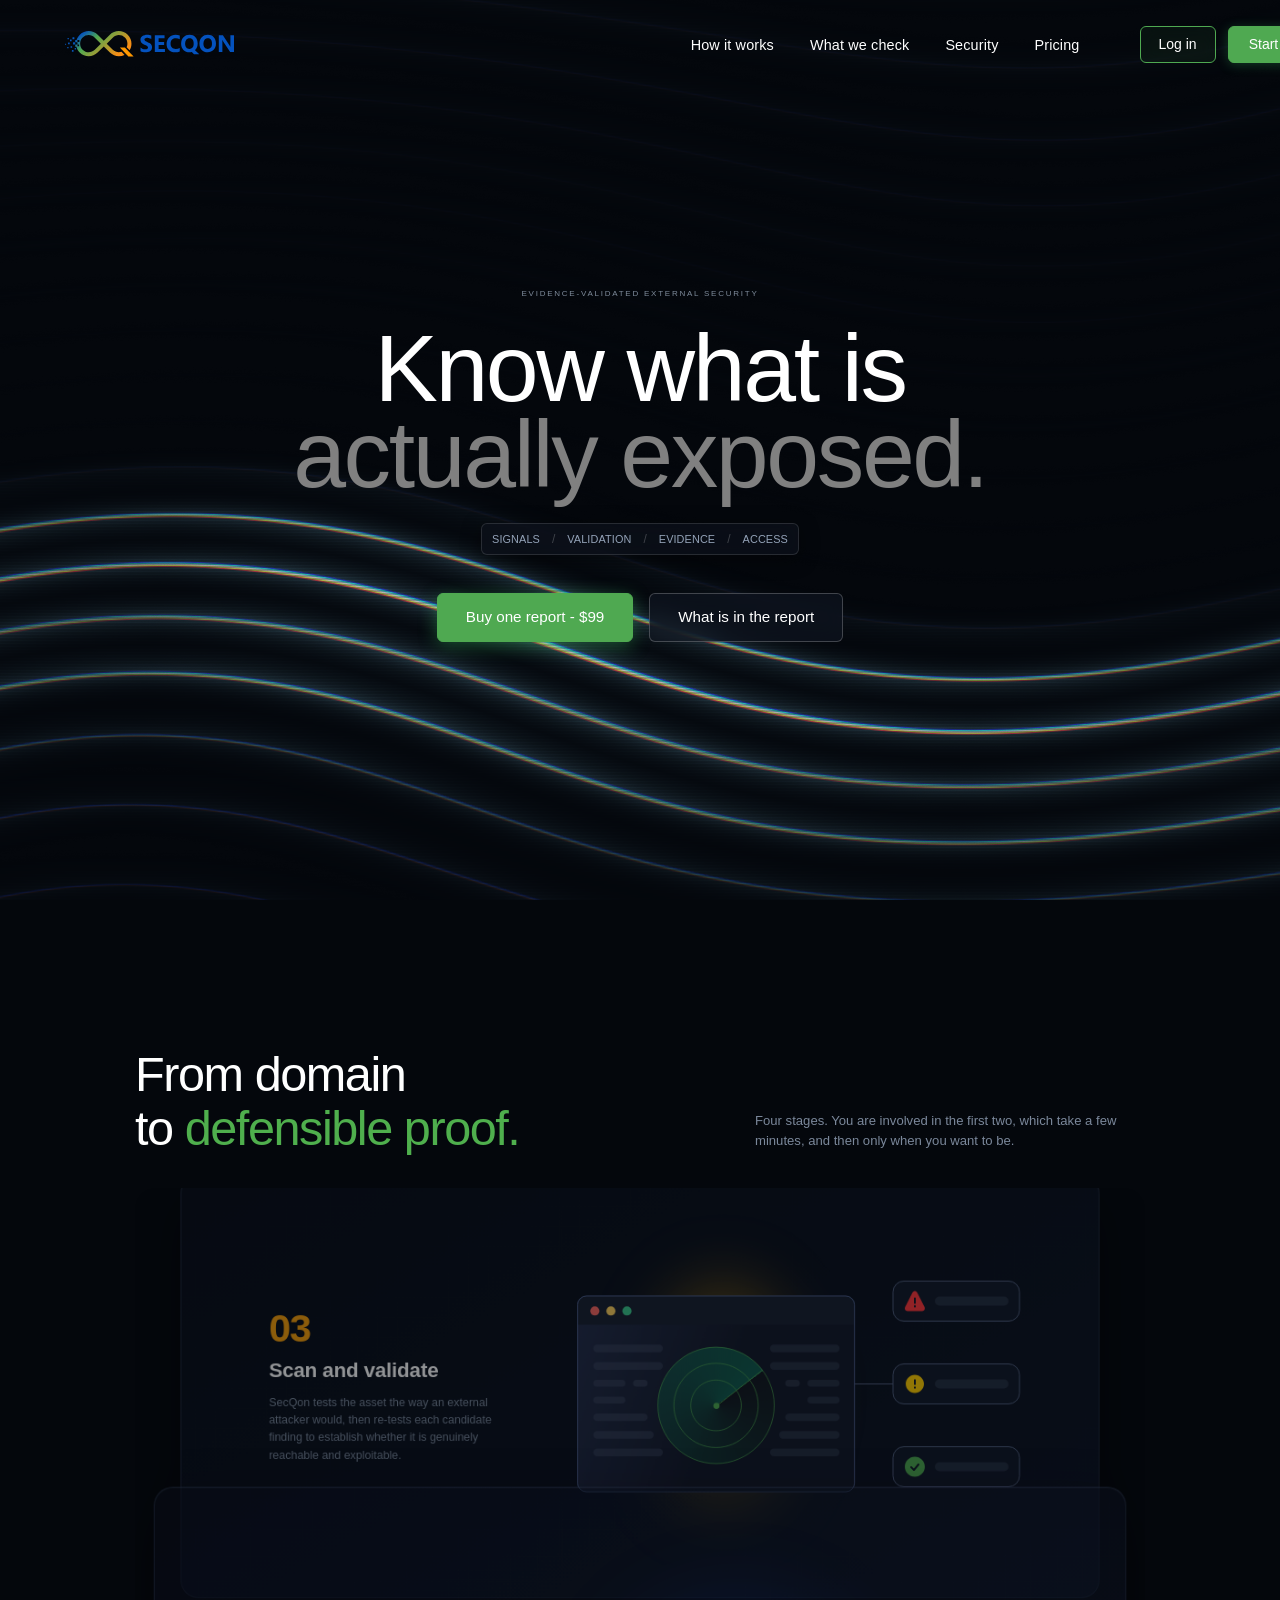
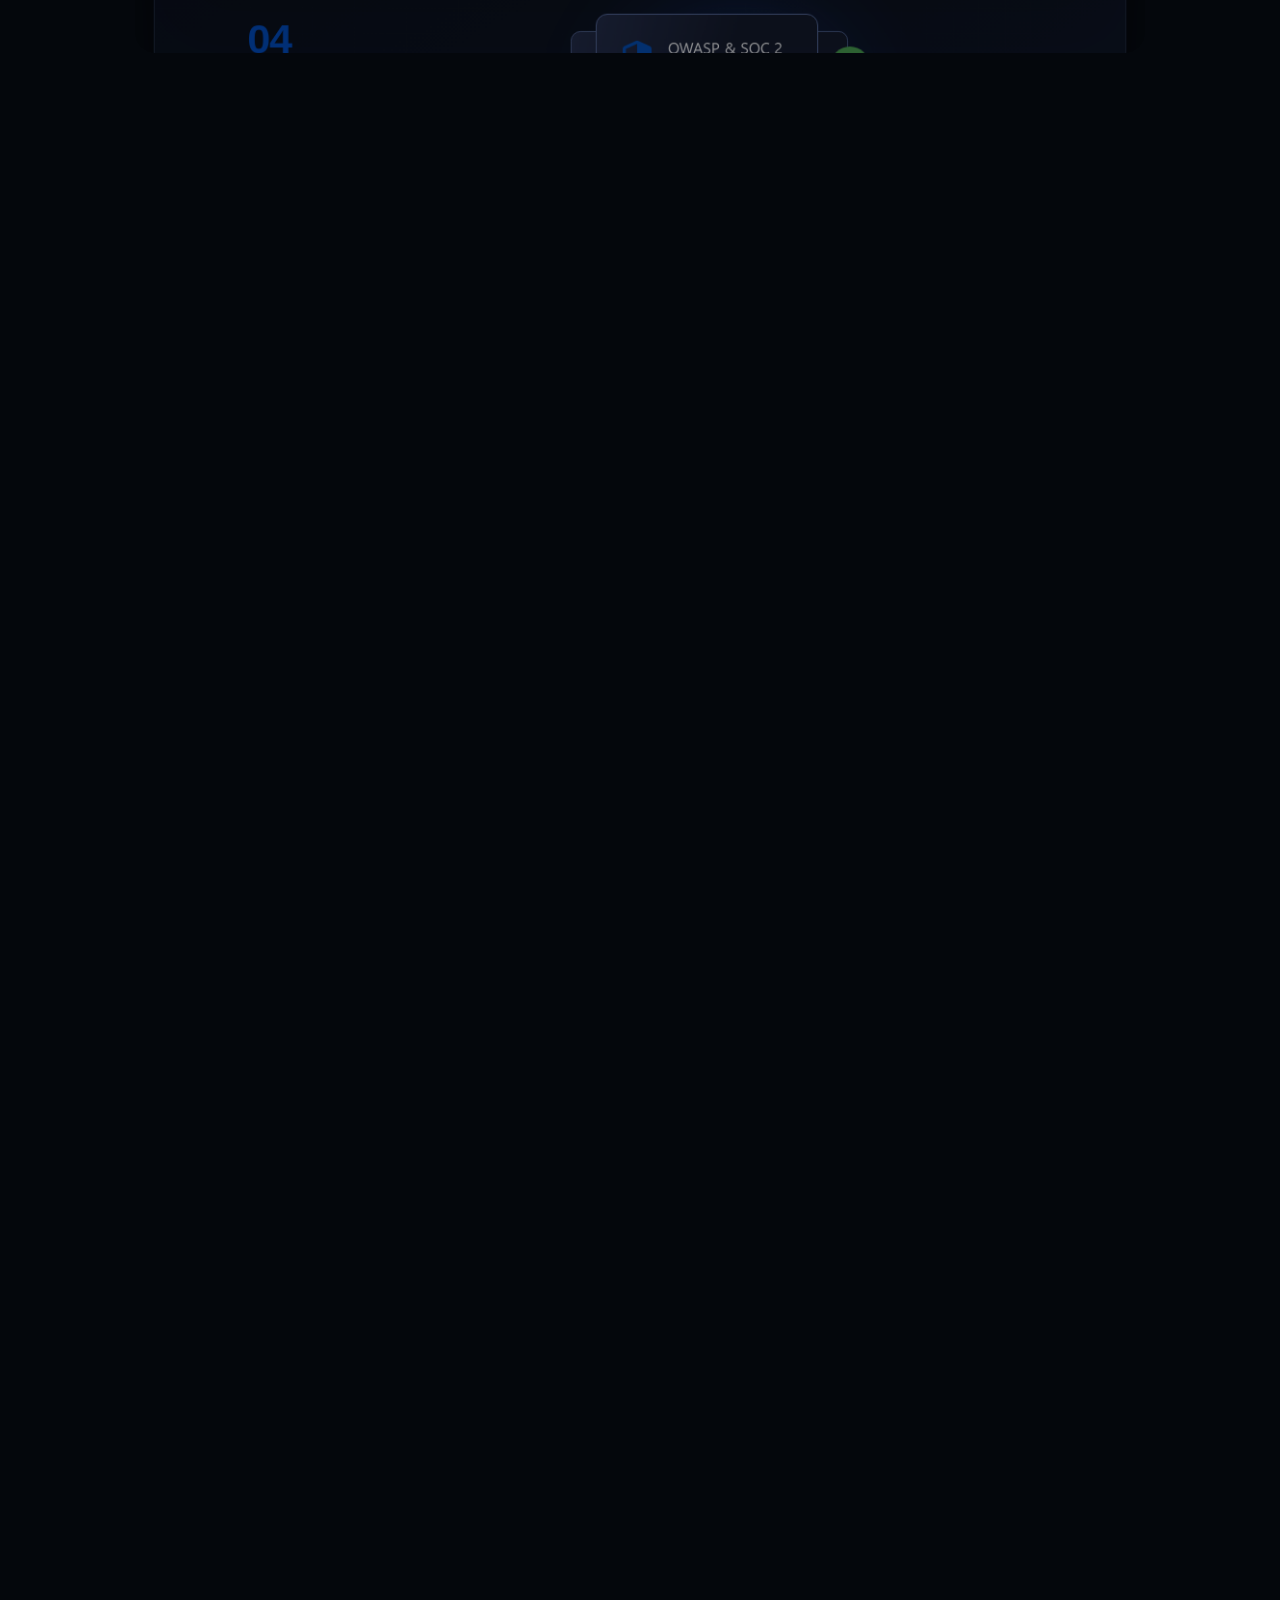
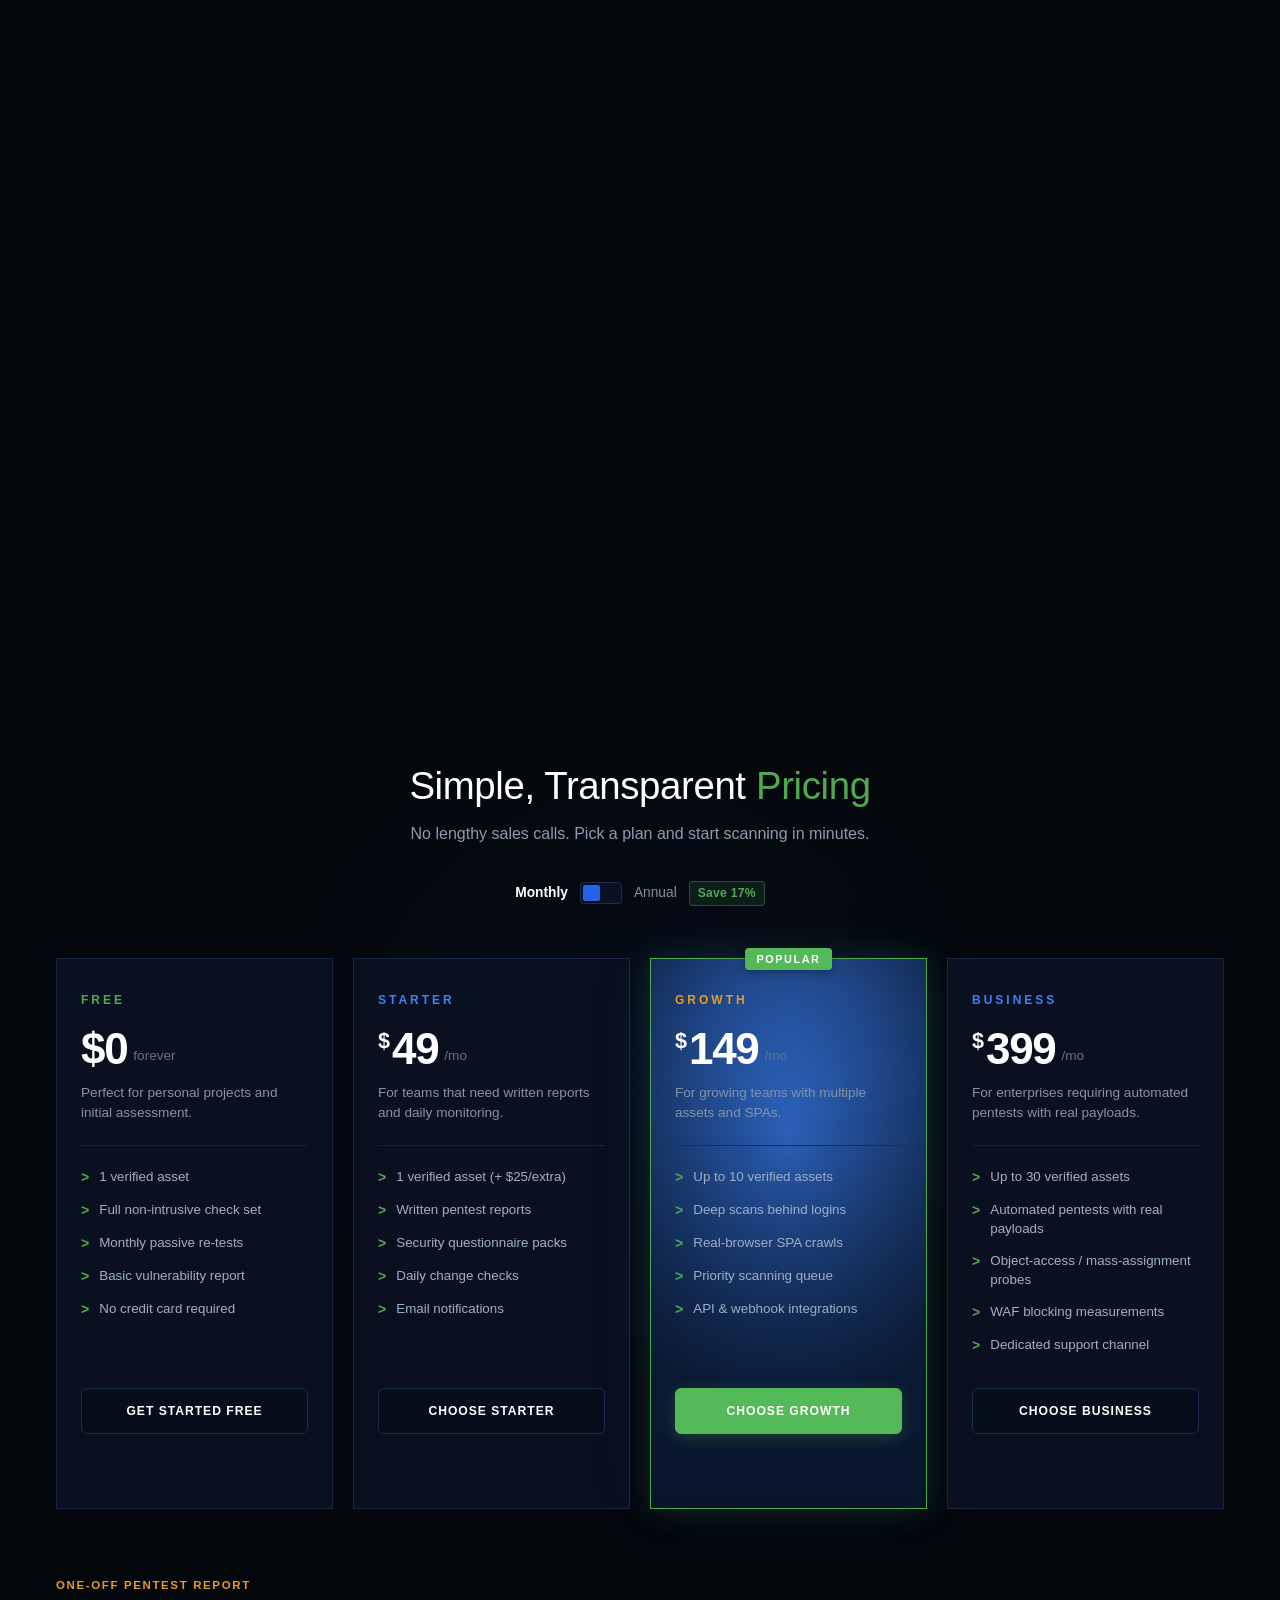
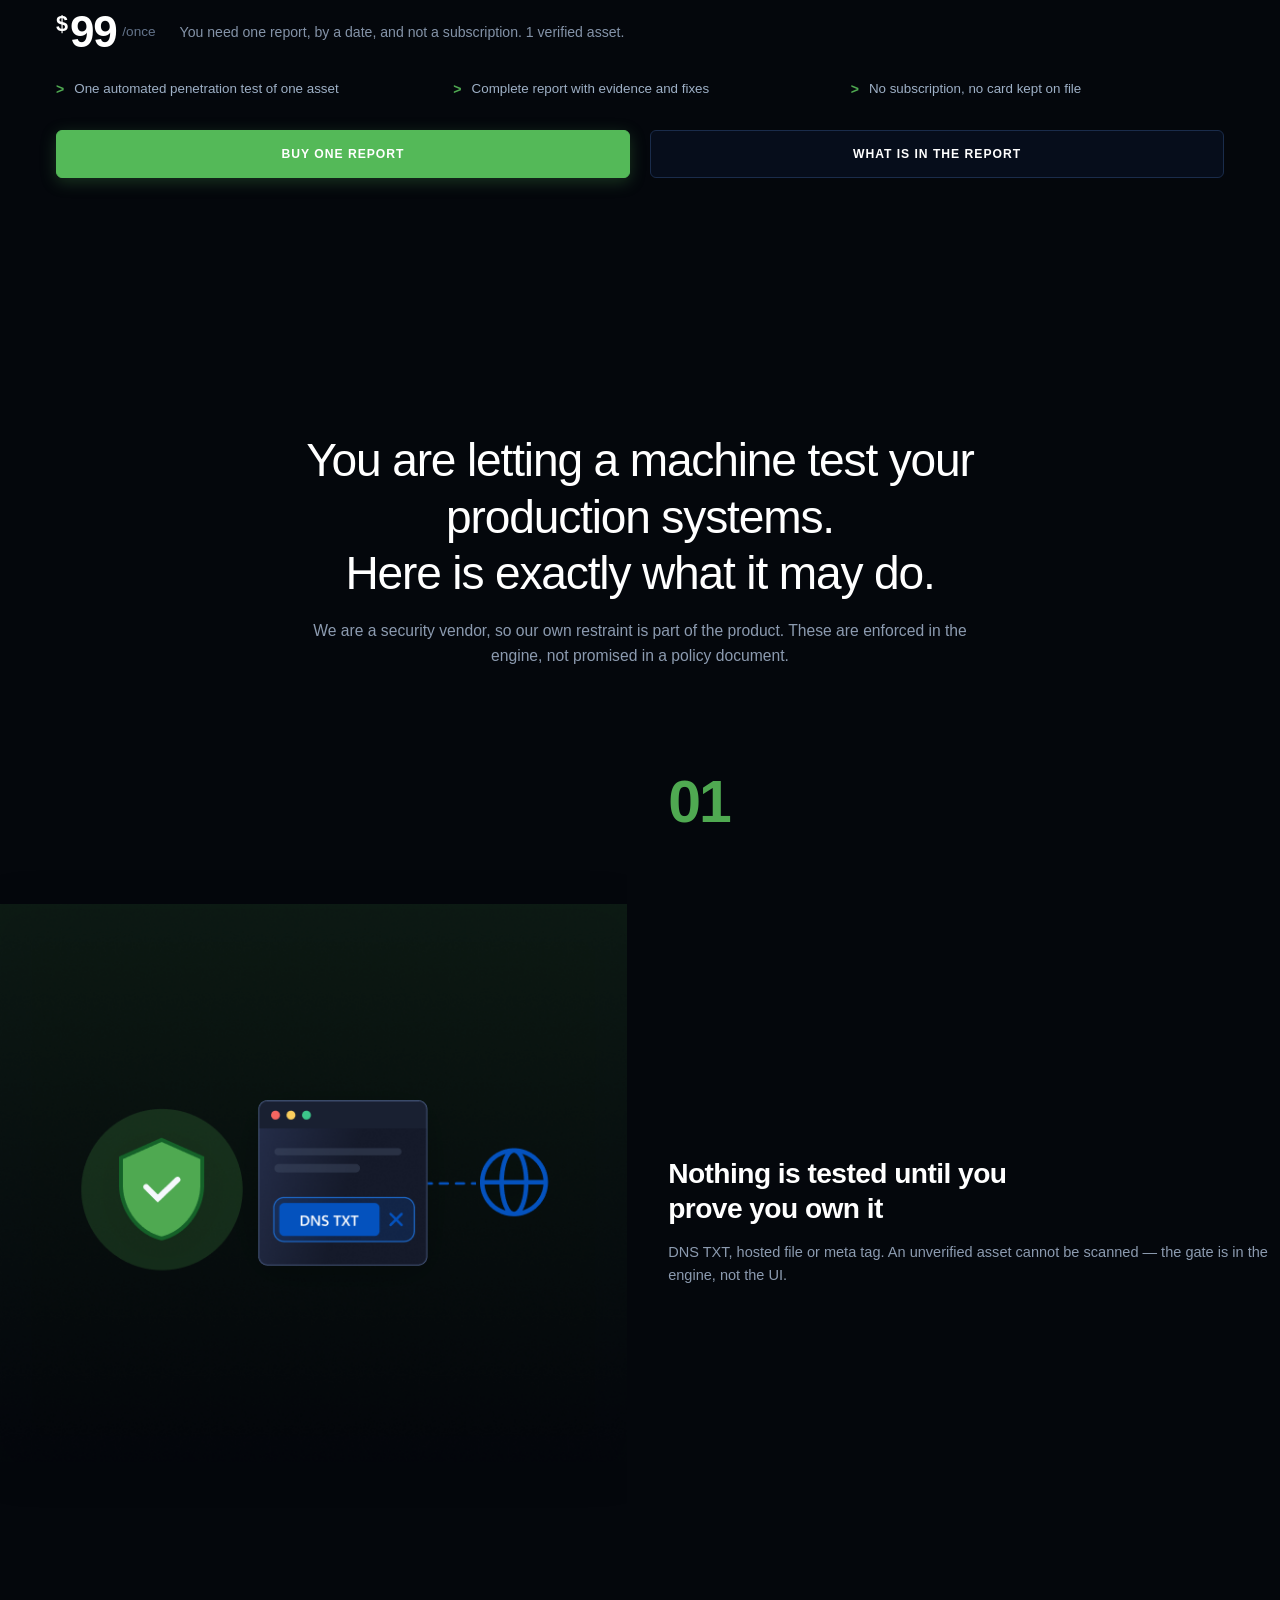
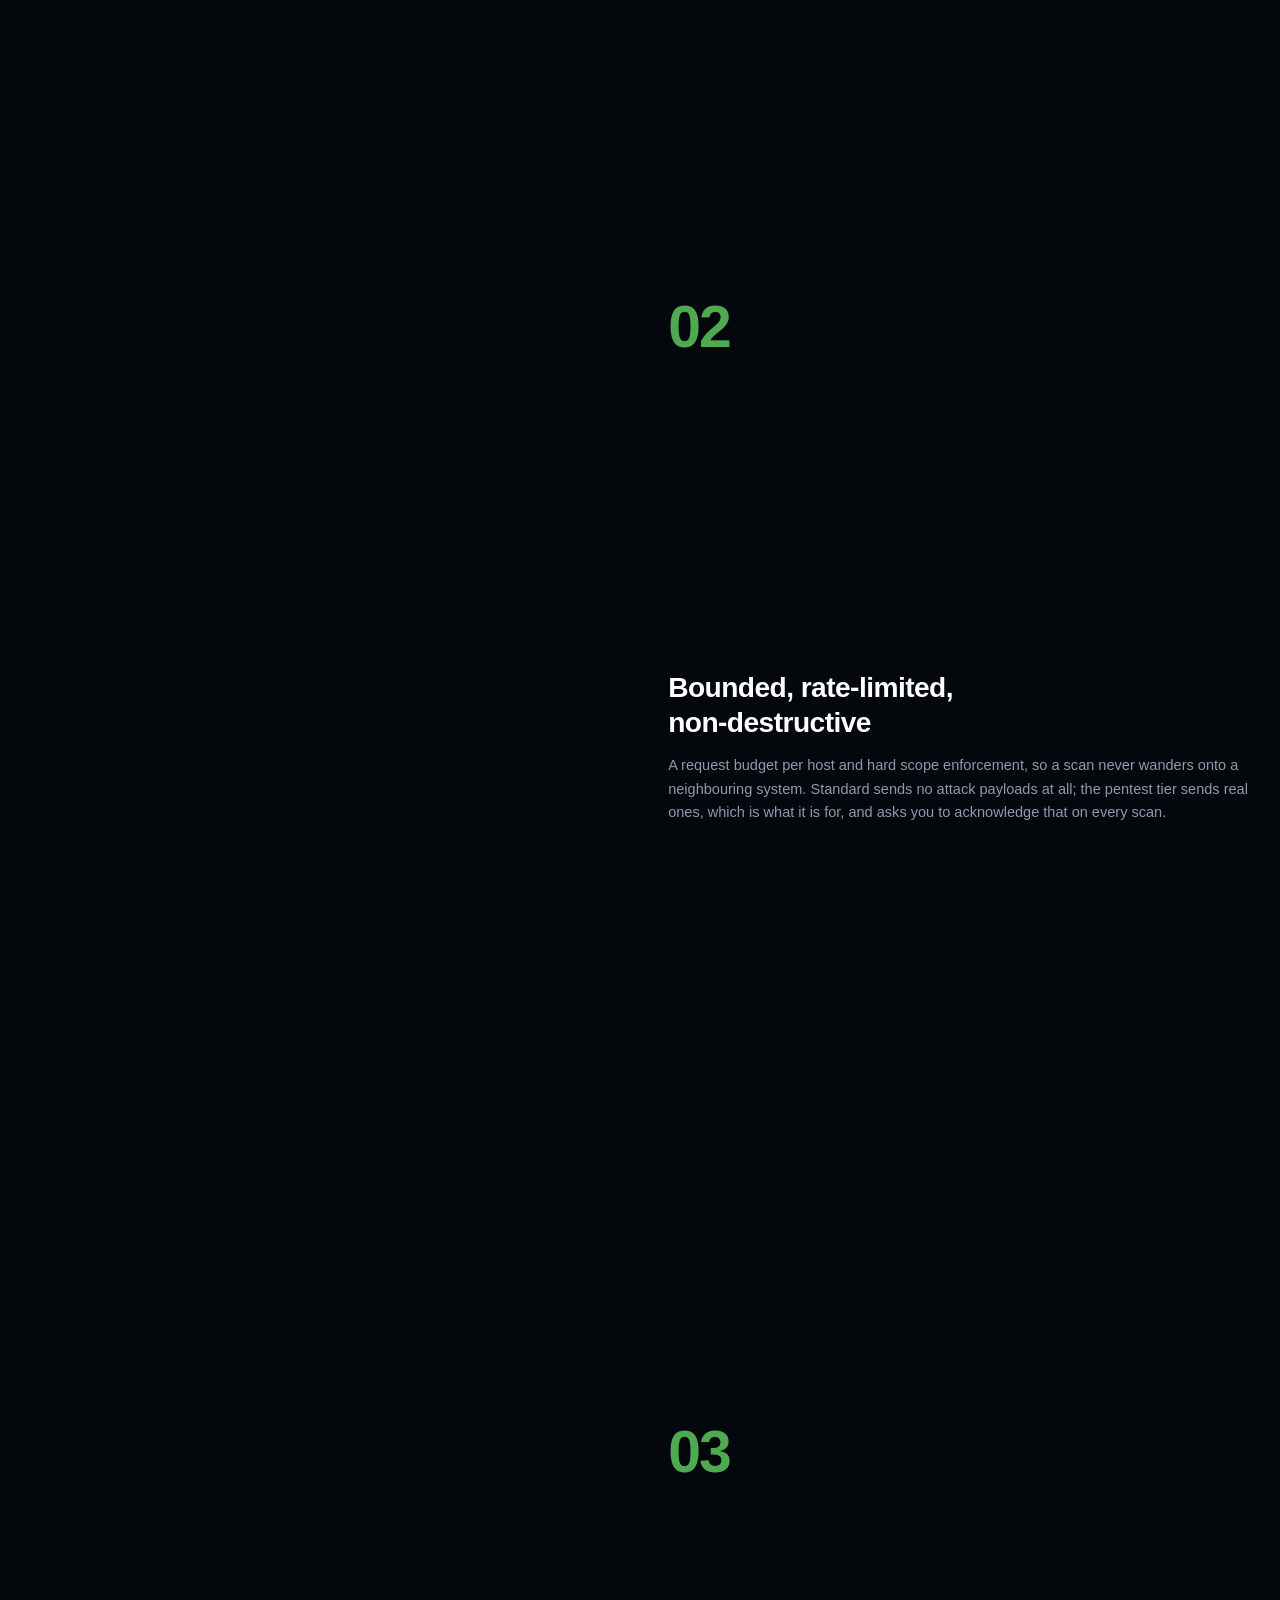
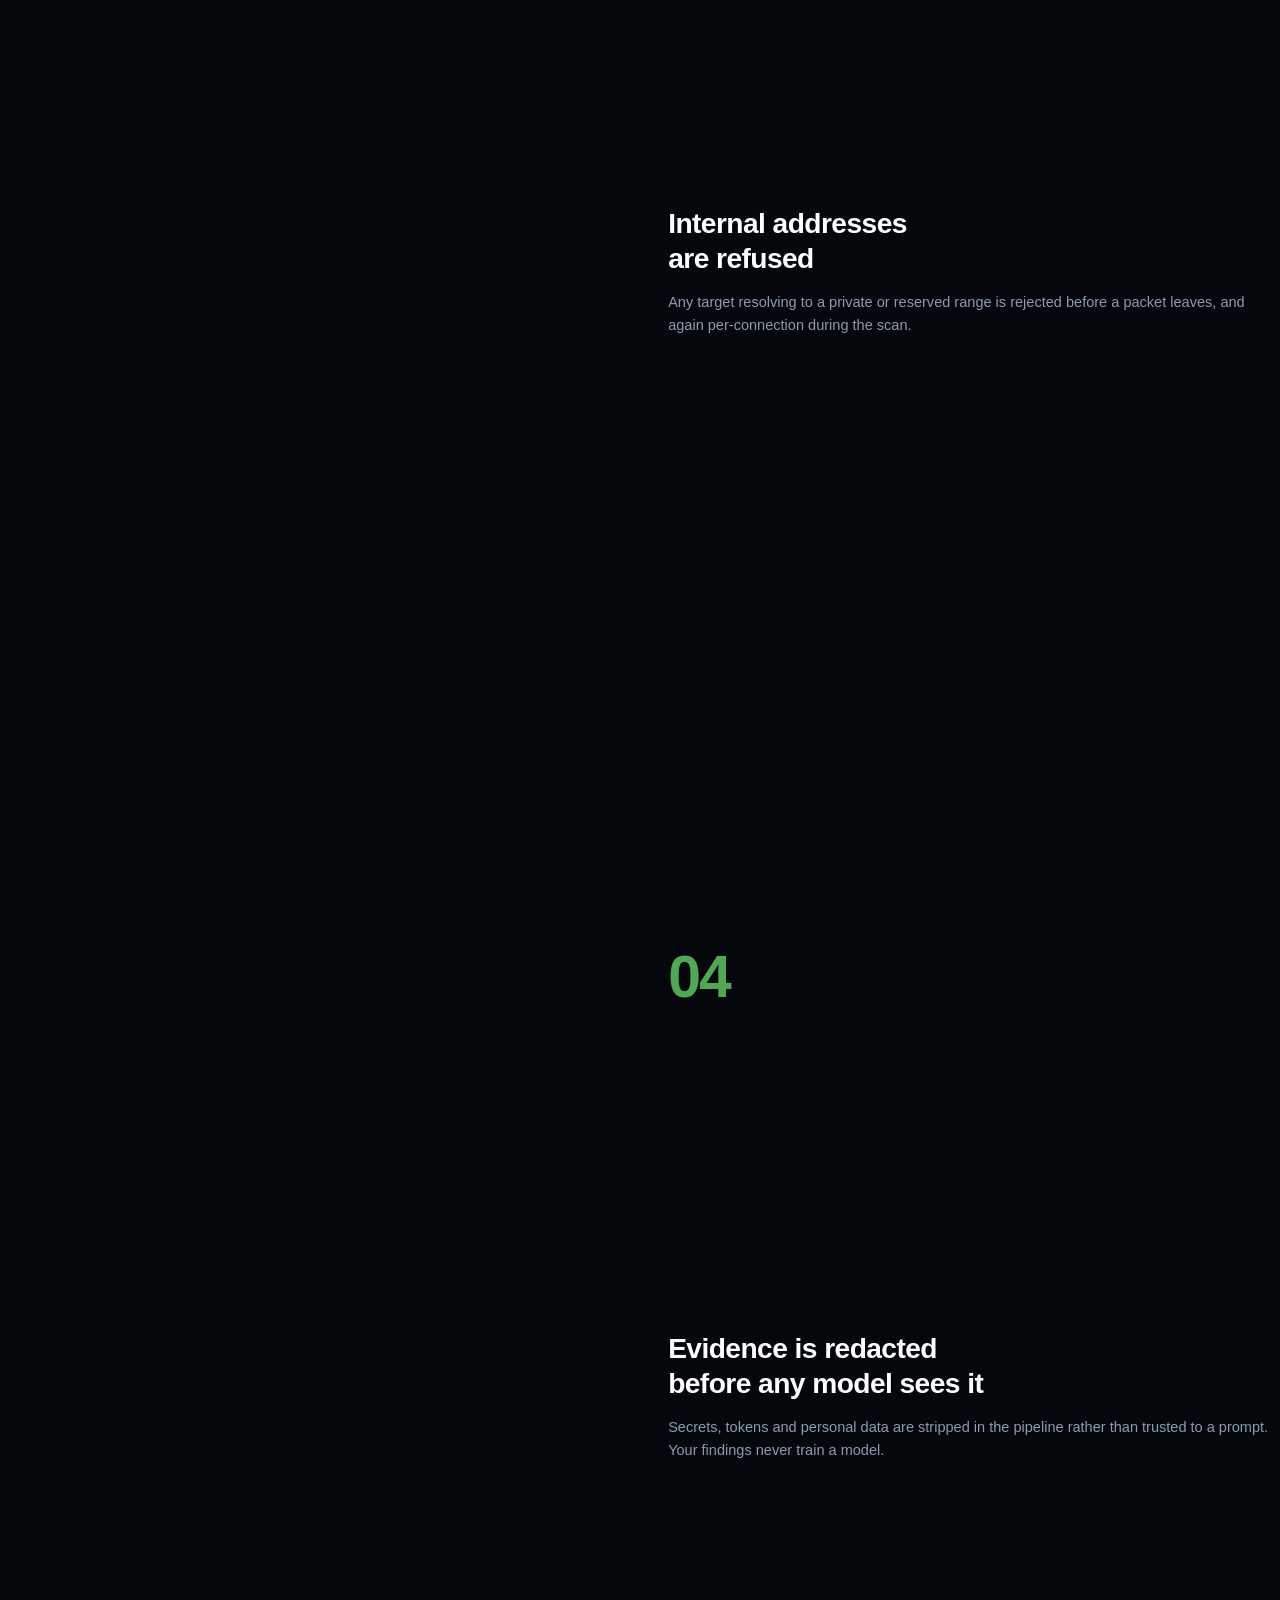
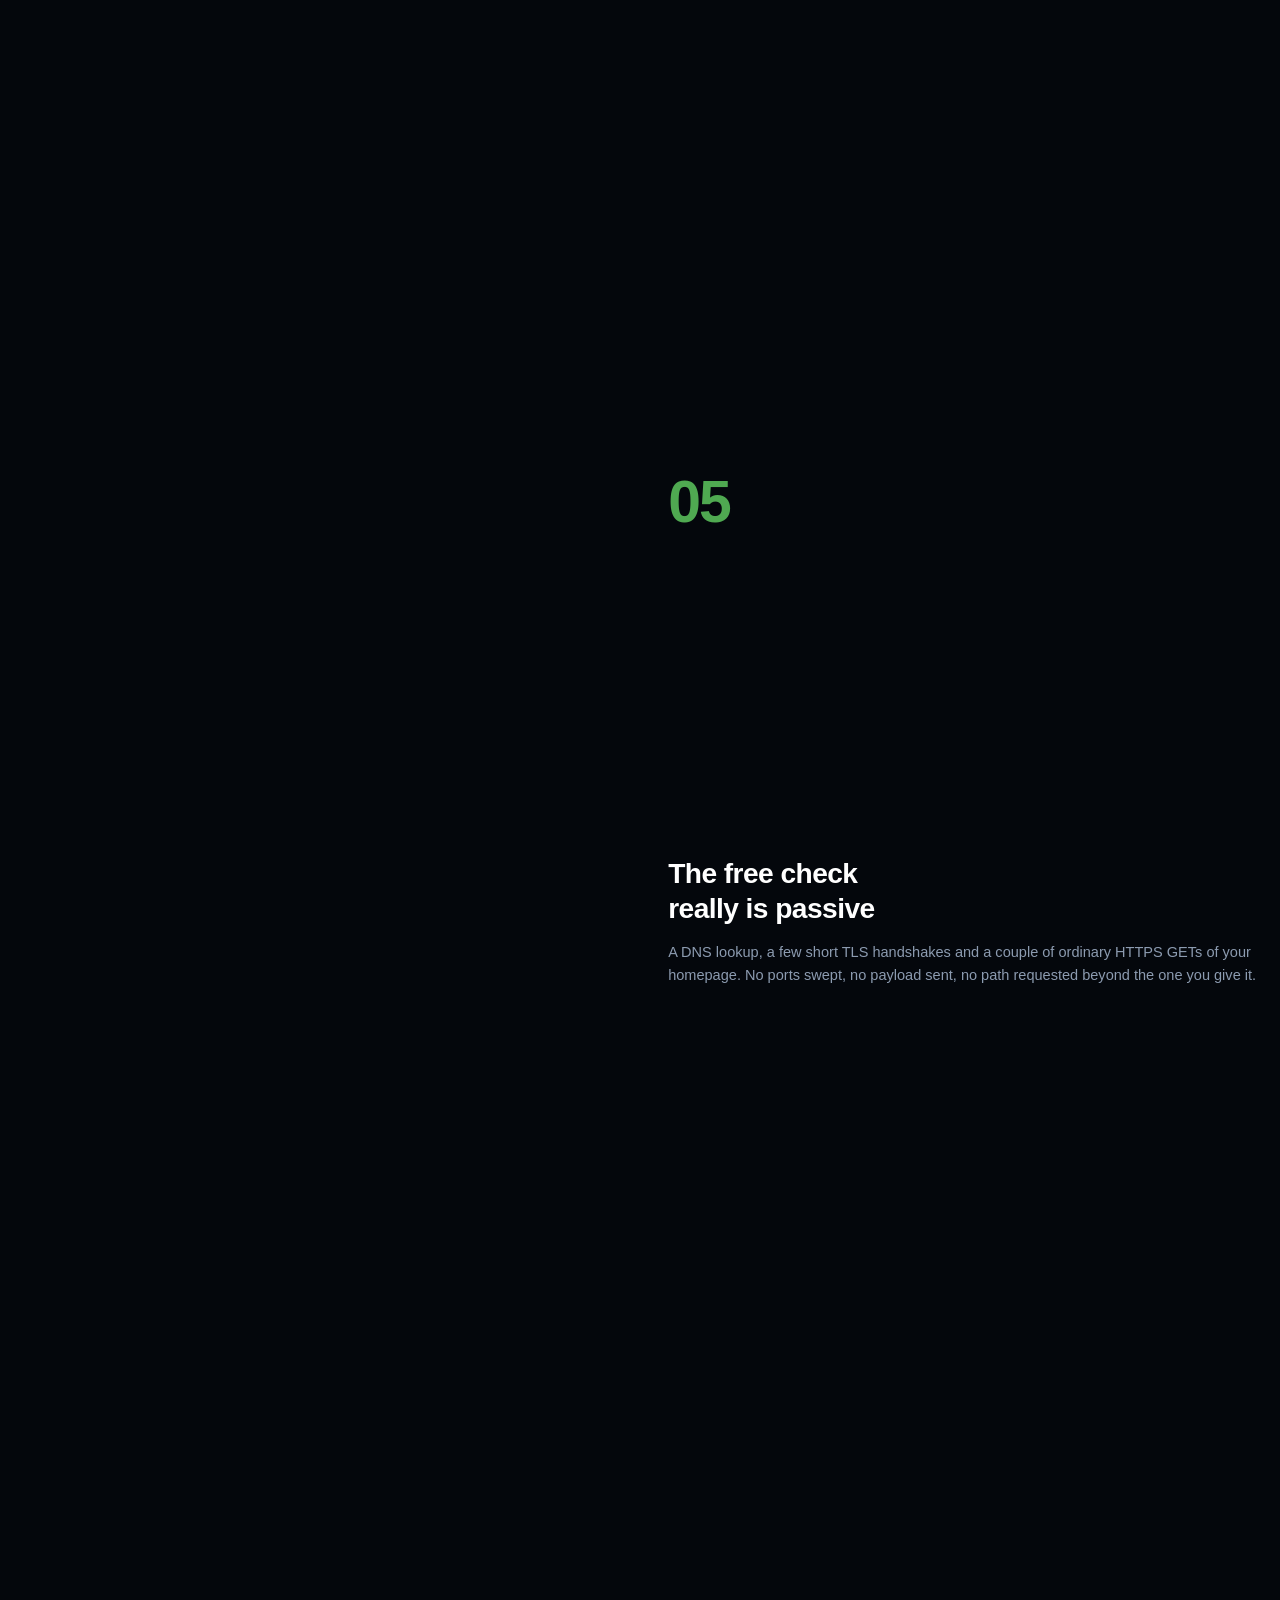
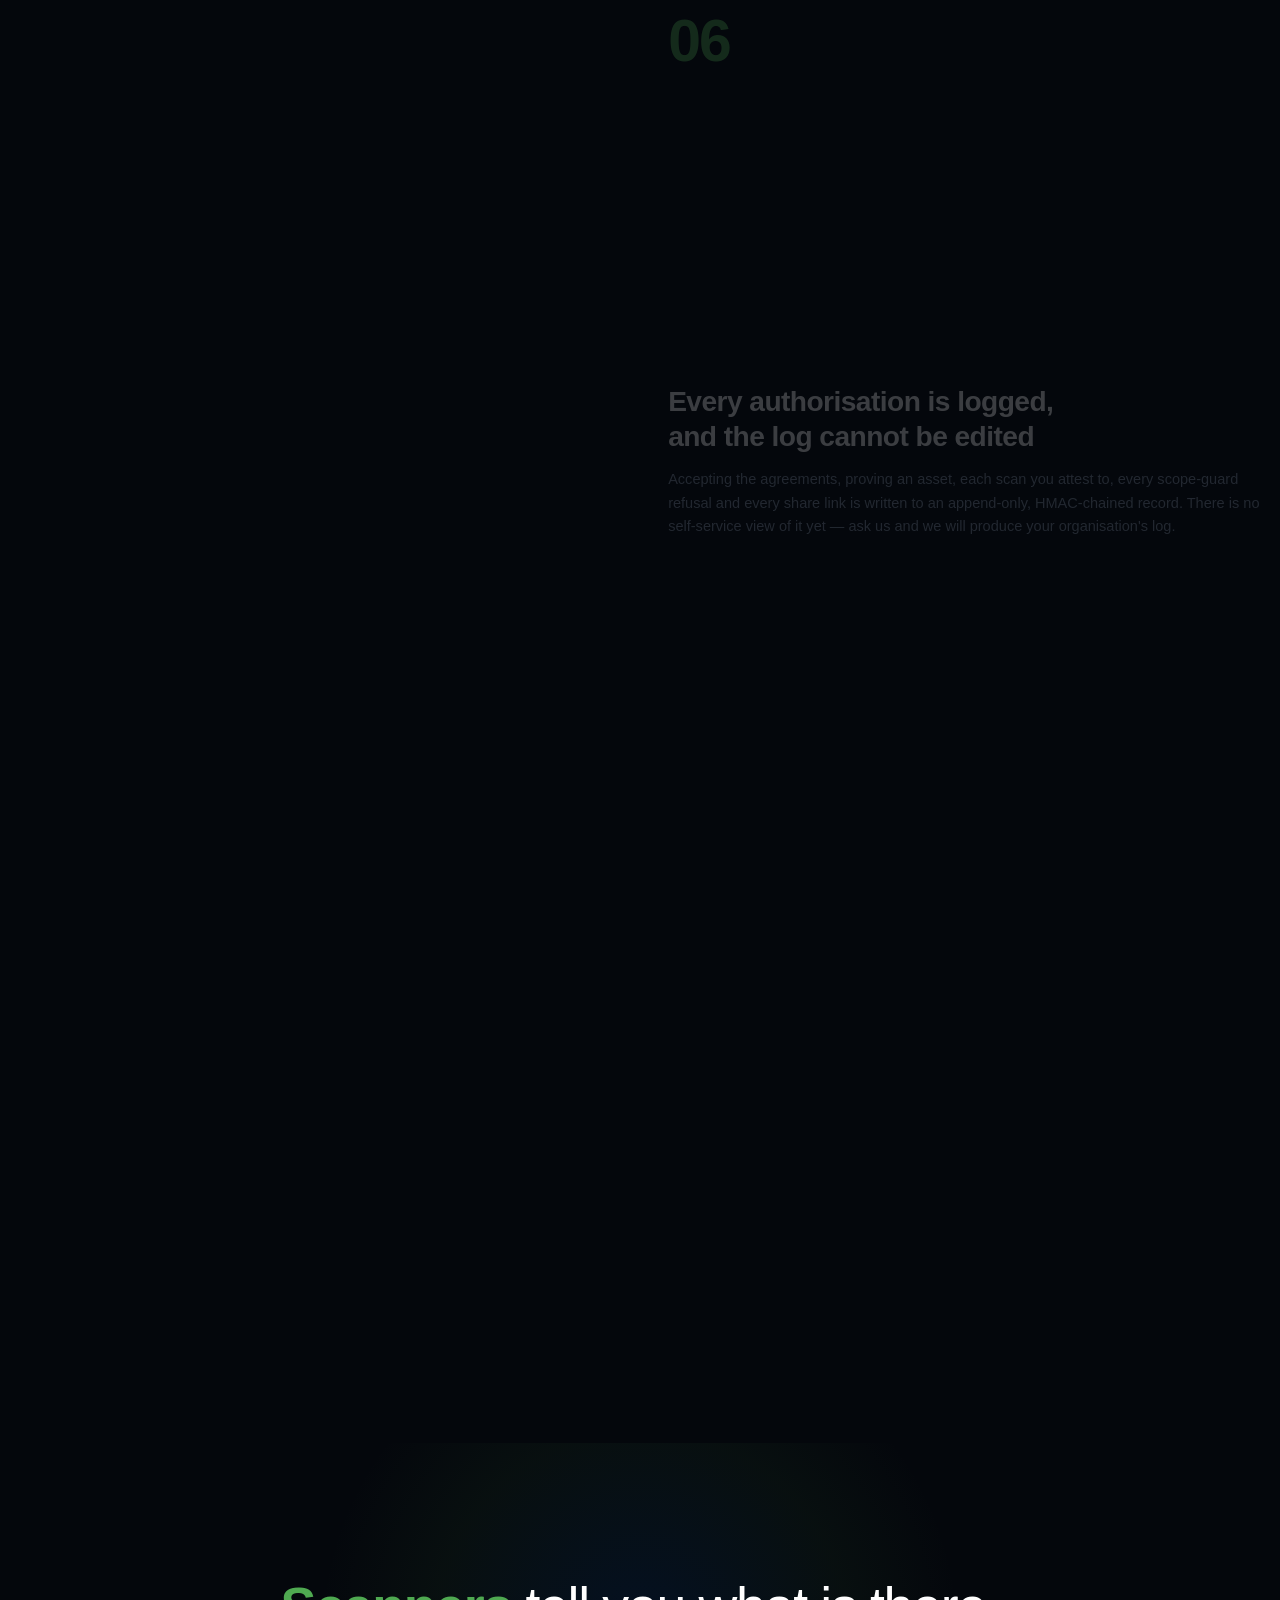
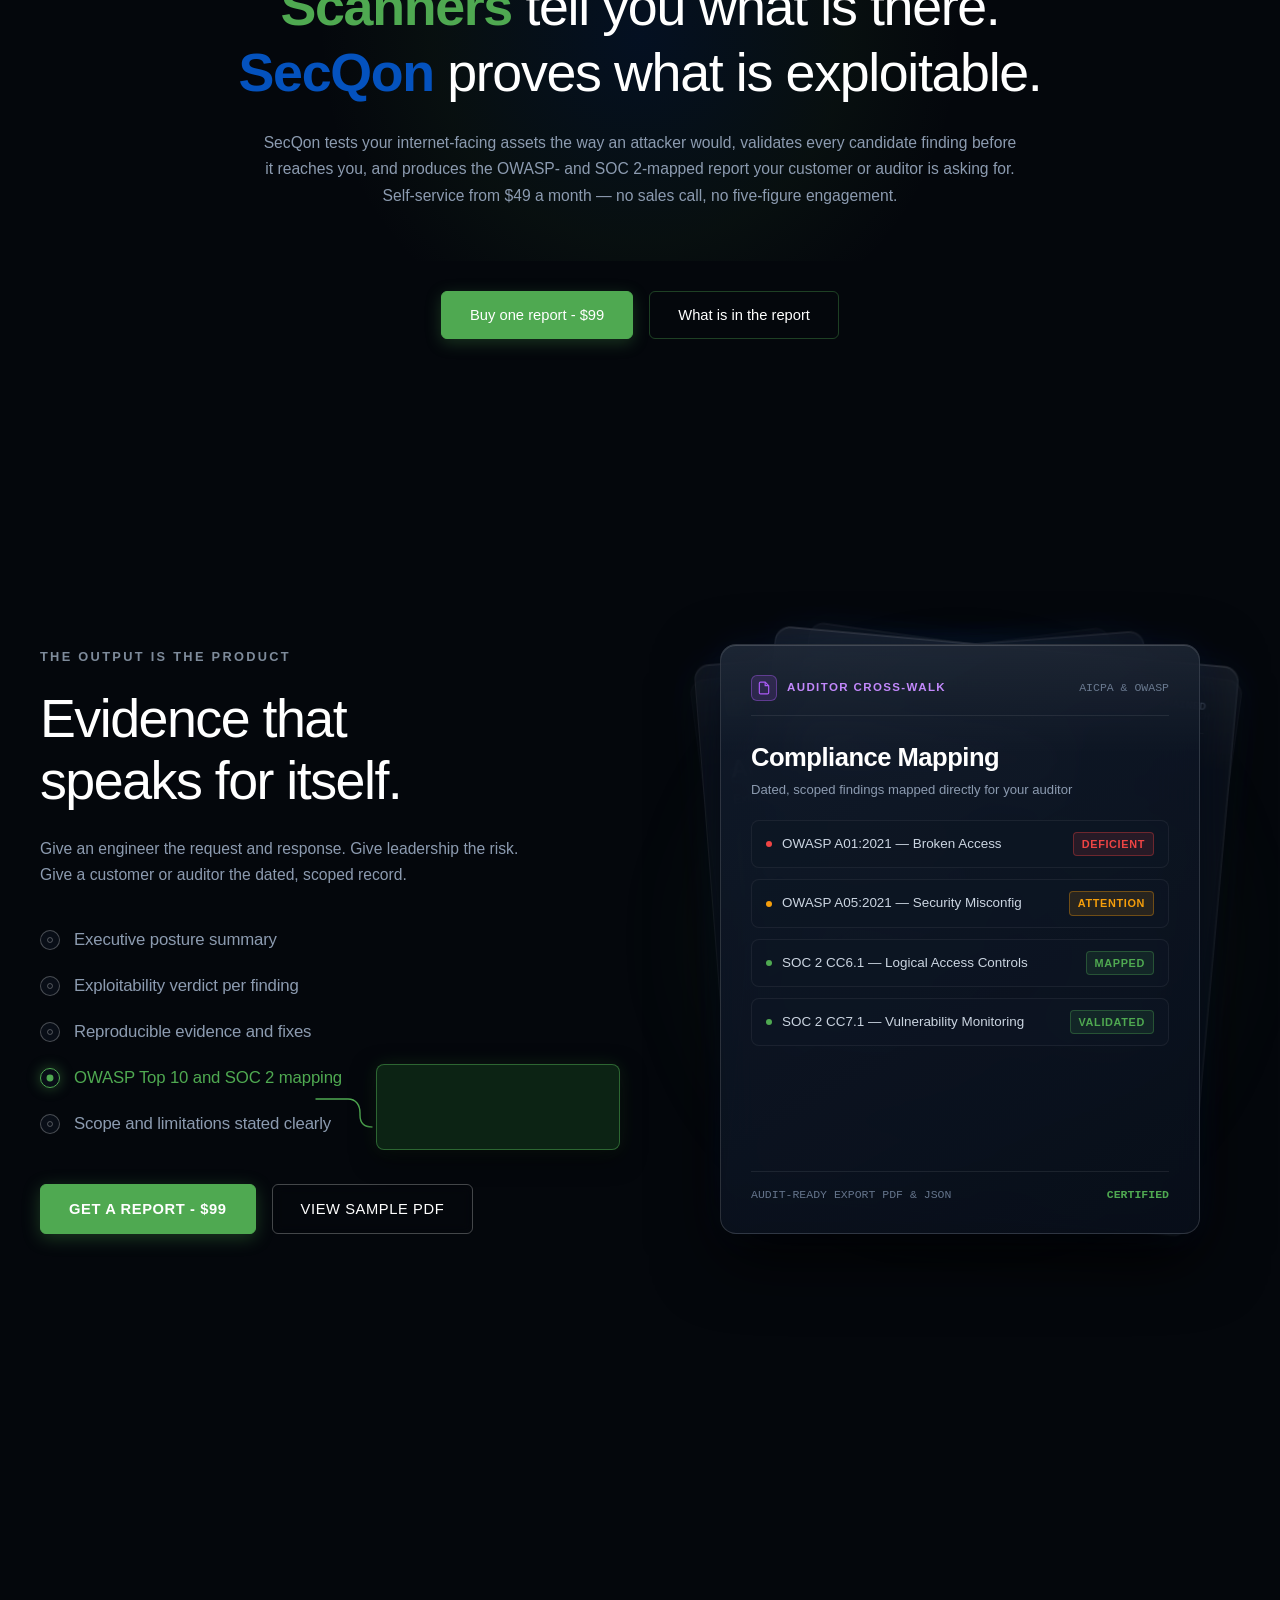
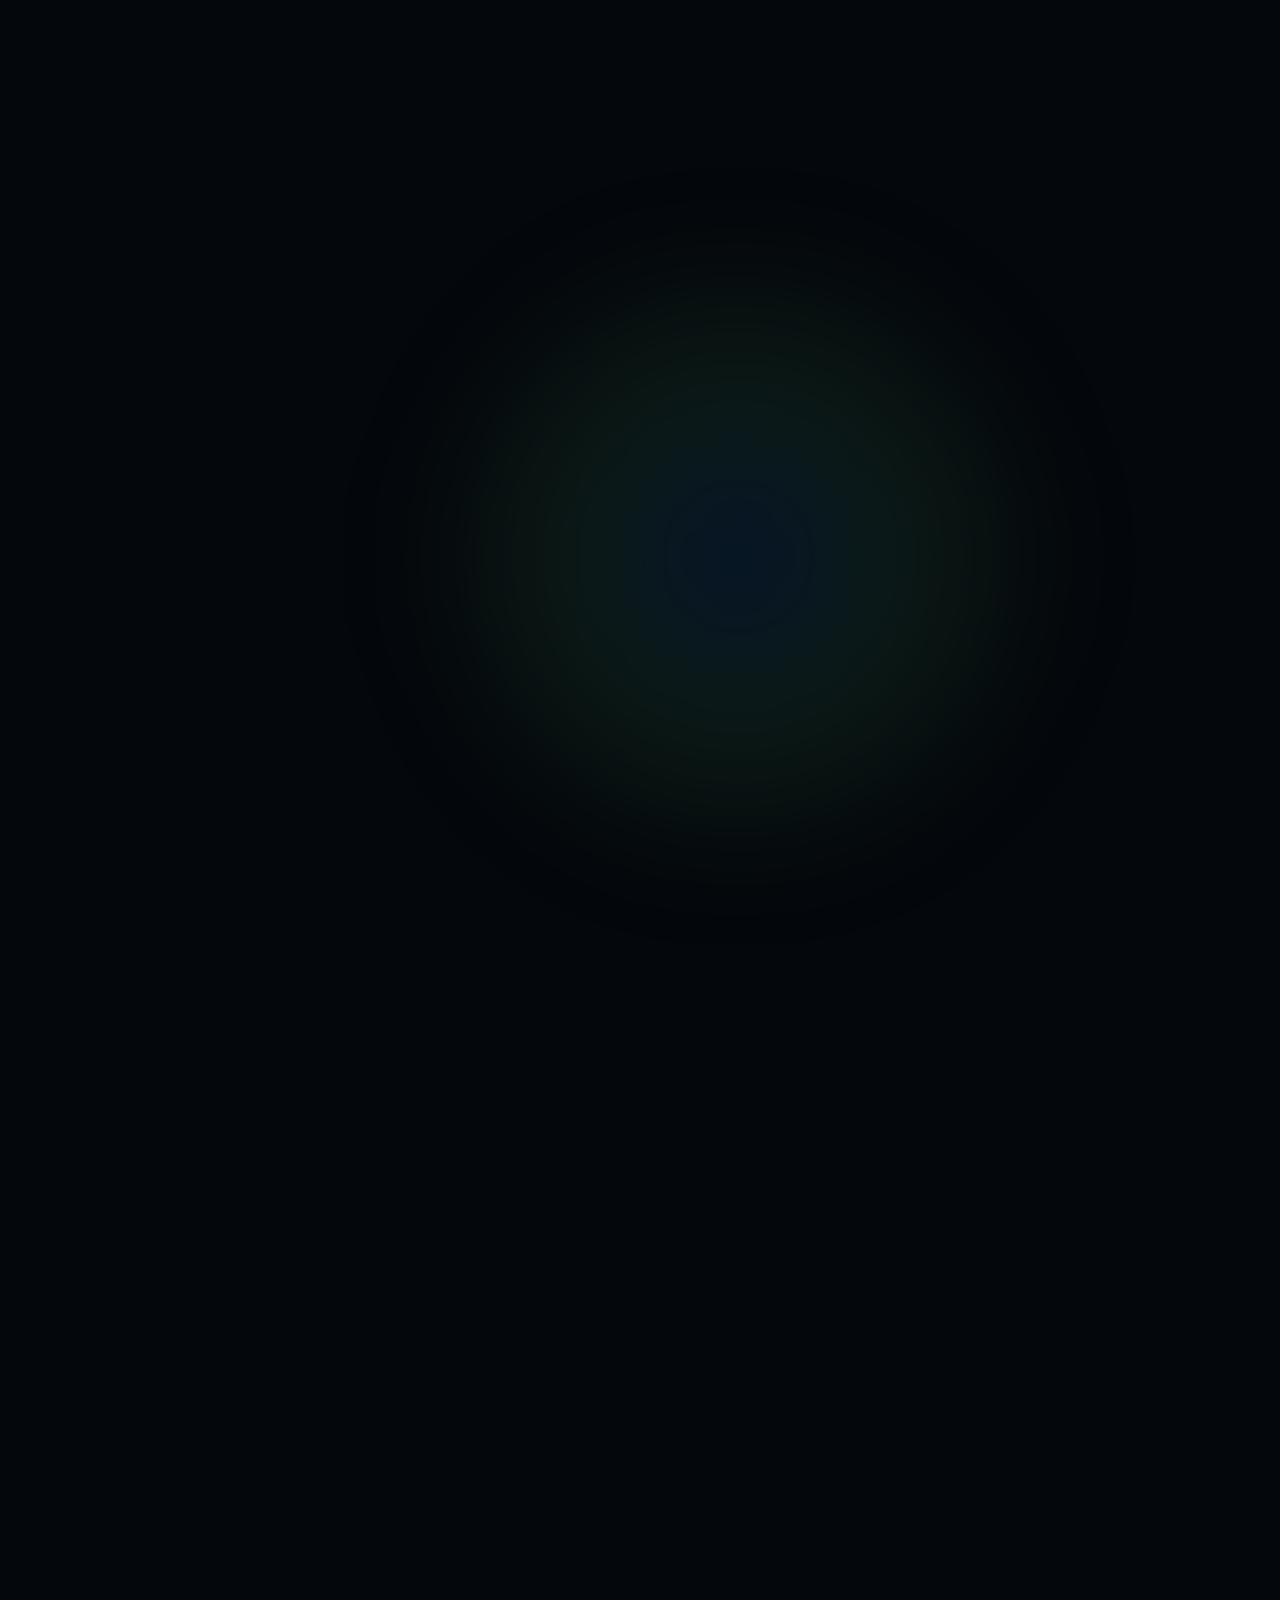
==== commit 791cb30b: "feat: add security and judge section styles, images, and markup" ====
--- a/index.html
+++ b/index.html
@@ -1508,42 +1508,6 @@
       <div class="container judge-container">
         <div class="judge-card">
 
-          <!-- Glowing Ambient Halos -->
-          <div class="judge-ambient-glow-left" aria-hidden="true"></div>
-          <div class="judge-ambient-glow-right" aria-hidden="true"></div>
-
-          <!-- Left Flank Optical Light Curtain (Green Aurora Streaks) -->
-          <div class="judge-curtain judge-curtain-left" aria-hidden="true">
-            <div class="curtain-bar"></div>
-            <div class="curtain-bar"></div>
-            <div class="curtain-bar"></div>
-            <div class="curtain-bar"></div>
-            <div class="curtain-bar"></div>
-            <div class="curtain-bar"></div>
-            <div class="curtain-bar"></div>
-            <div class="curtain-bar"></div>
-            <div class="curtain-bar"></div>
-            <div class="curtain-bar"></div>
-            <div class="curtain-bar"></div>
-            <div class="curtain-bar"></div>
-          </div>
-
-          <!-- Right Flank Optical Light Curtain (Green Aurora Streaks) -->
-          <div class="judge-curtain judge-curtain-right" aria-hidden="true">
-            <div class="curtain-bar"></div>
-            <div class="curtain-bar"></div>
-            <div class="curtain-bar"></div>
-            <div class="curtain-bar"></div>
-            <div class="curtain-bar"></div>
-            <div class="curtain-bar"></div>
-            <div class="curtain-bar"></div>
-            <div class="curtain-bar"></div>
-            <div class="curtain-bar"></div>
-            <div class="curtain-bar"></div>
-            <div class="curtain-bar"></div>
-            <div class="curtain-bar"></div>
-          </div>
-
           <!-- Center Content Block -->
           <div class="judge-content">
             <h2 class="judge-title">
@@ -1551,7 +1515,7 @@
               judge it on the result
             </h2>
             <p class="judge-desc">
-              Add an asset, publish one DNS record, and see what a validated finding<br>
+              Add an asset, publish one DNS record, and see what a validated finding<br class="judge-desc-br">
               looks like on something you actually own. It takes about fifteen minutes.
             </p>
             <div class="judge-actions">
--- a/assets/css/sections/security.css
+++ b/assets/css/sections/security.css
@@ -112,8 +112,8 @@
   width: 100%;
   height: 100%;
   max-width: 100%;
-  max-height: 88vh;
-  max-height: 88dvh;
+  max-height: 100vh;
+  max-height: 100dvh;
   object-fit: contain;
   object-position: center;
   display: block;
@@ -229,10 +229,10 @@
   .sec-image-slide img {
     object-fit: contain;
     object-position: center;
-    max-height: 84vh;
-    max-height: 84dvh;
-    width: 100%;
-    height: auto;
+    max-height: 100vh;
+    max-height: 100dvh;
+    width: 100%;
+    /* height: auto; */
   }
 
   .security-card-heading {
@@ -277,7 +277,7 @@
     position: relative;
     height: 300vh; /* Smooth, compact scroll track for 6 slides */
     width: 100%;
-    overflow: hidden;
+    overflow: visible;
   }
 
   .security-mobile-sticky-container {
@@ -309,7 +309,7 @@
 
   /* Mobile Header */
   .security-mobile-header {
-    text-align: left;
+    text-align: center;
     width: 100%;
     max-width: 100%;
     margin: 0 0 clamp(6px, 1.2vh, 12px);
@@ -330,7 +330,7 @@
     line-height: 1.35;
     max-width: 100%;
     color: #8c9bb0;
-    margin: 0;
+    margin: 10px 0;
   }
 
   /* Mobile Deck Viewport Container - Proportionately fills viewport height */
@@ -546,9 +546,6 @@
     margin-bottom: 2px;
   }
 
-  .security-mobile-header .security-subtitle {
-    display: none;
-  }
 
   .security-mobile-card-container {
     height: clamp(260px, 64vh, 330px);
--- a/assets/css/sections/judge.css
+++ b/assets/css/sections/judge.css
@@ -1,8 +1,8 @@
 /* ==========================================================================
    Judge Section ("Point it at one domain and judge it on the result")
    - Framed cyber CTA banner with glowing borders
-   - Optical blurred vertical green light curtains / aurora rays on both flanks
-   - Centered headline, description, and high-contrast action buttons
+   - High-fidelity background artwork with green aurora light bursts
+   - Fully responsive across all device breakpoints (Desktop, Tablet, Mobile)
    ========================================================================== */
 
 .judge-section {
@@ -16,6 +16,7 @@
 
 .judge-container {
   max-width: 1260px;
+  width: 100%;
   margin: 0 auto;
   position: relative;
 }
@@ -23,10 +24,16 @@
 /* Framed Cyber Card / Banner */
 .judge-card {
   position: relative;
-  border-radius: 12px;
+  width: 100%;
+  box-sizing: border-box;
+  border-radius: 14px;
   border: 1px solid rgba(79, 169, 81, 0.35);
-  background: #020408;
-  padding: 95px 36px;
+  background-color: #020408;
+  background-image: url('../../images/juge_section_Background.png');
+  background-repeat: no-repeat;
+  background-position: center center;
+  background-size: cover;
+  padding: 85px 44px;
   text-align: center;
   overflow: hidden;
   box-shadow: 0 25px 70px rgba(0, 0, 0, 0.85), 0 0 35px rgba(79, 169, 81, 0.08);
@@ -58,103 +65,6 @@
 }
 
 /* --------------------------------------------------------------------------
-   Optical Blurred Vertical Green Light Curtains (Flanking Left & Right)
-   -------------------------------------------------------------------------- */
-.judge-curtain {
-  position: absolute;
-  top: -10%;
-  bottom: -10%;
-  width: 35%;
-  display: flex;
-  align-items: stretch;
-  justify-content: space-between;
-  pointer-events: none;
-  overflow: hidden;
-  filter: blur(14px);
-  -webkit-filter: blur(14px);
-  opacity: 0.82;
-  z-index: 2;
-  animation: curtainBreath 6s infinite ease-in-out alternate;
-}
-
-.judge-curtain-left {
-  left: -20px;
-  mask-image: linear-gradient(to right, rgba(0, 0, 0, 1) 45%, rgba(0, 0, 0, 0) 100%);
-  -webkit-mask-image: linear-gradient(to right, rgba(0, 0, 0, 1) 45%, rgba(0, 0, 0, 0) 100%);
-}
-
-.judge-curtain-right {
-  right: -20px;
-  mask-image: linear-gradient(to left, rgba(0, 0, 0, 1) 45%, rgba(0, 0, 0, 0) 100%);
-  -webkit-mask-image: linear-gradient(to left, rgba(0, 0, 0, 1) 45%, rgba(0, 0, 0, 0) 100%);
-}
-
-@keyframes curtainBreath {
-  0% {
-    opacity: 0.72;
-    transform: scaleX(0.96);
-  }
-  100% {
-    opacity: 0.92;
-    transform: scaleX(1.04);
-  }
-}
-
-/* Individual Vertical Light Streaks / Beams */
-.curtain-bar {
-  height: 100%;
-  border-radius: 6px;
-  background: linear-gradient(180deg, 
-    transparent 0%, 
-    rgba(79, 169, 81, 0.25) 15%, 
-    rgba(145, 235, 165, 0.88) 48%, 
-    rgba(255, 255, 255, 0.95) 50%, 
-    rgba(145, 235, 165, 0.88) 52%, 
-    rgba(79, 169, 81, 0.25) 85%, 
-    transparent 100%);
-  flex-shrink: 0;
-}
-
-/* Varied widths and opacities for organic dispersion */
-.curtain-bar:nth-child(1) { width: 5px; opacity: 0.55; }
-.curtain-bar:nth-child(2) { width: 11px; opacity: 0.75; }
-.curtain-bar:nth-child(3) { width: 7px; opacity: 0.65; }
-.curtain-bar:nth-child(4) { width: 15px; opacity: 0.9; }
-.curtain-bar:nth-child(5) { width: 6px; opacity: 0.5; }
-.curtain-bar:nth-child(6) { width: 12px; opacity: 0.8; }
-.curtain-bar:nth-child(7) { width: 8px; opacity: 0.6; }
-.curtain-bar:nth-child(8) { width: 16px; opacity: 0.95; }
-.curtain-bar:nth-child(9) { width: 5px; opacity: 0.45; }
-.curtain-bar:nth-child(10) { width: 10px; opacity: 0.7; }
-.curtain-bar:nth-child(11) { width: 4px; opacity: 0.4; }
-.curtain-bar:nth-child(12) { width: 8px; opacity: 0.65; }
-
-/* Subtle Ambient Radial Halos */
-.judge-ambient-glow-left {
-  position: absolute;
-  top: 50%;
-  left: 0;
-  transform: translateY(-50%);
-  width: 420px;
-  height: 380px;
-  background: radial-gradient(ellipse at center, rgba(79, 169, 81, 0.22) 0%, transparent 68%);
-  pointer-events: none;
-  z-index: 1;
-}
-
-.judge-ambient-glow-right {
-  position: absolute;
-  top: 50%;
-  right: 0;
-  transform: translateY(-50%);
-  width: 420px;
-  height: 380px;
-  background: radial-gradient(ellipse at center, rgba(79, 169, 81, 0.22) 0%, transparent 68%);
-  pointer-events: none;
-  z-index: 1;
-}
-
-/* --------------------------------------------------------------------------
    Center Content Block
    -------------------------------------------------------------------------- */
 .judge-content {
@@ -162,17 +72,20 @@
   z-index: 5;
   max-width: 680px;
   margin: 0 auto;
+  width: 100%;
+  box-sizing: border-box;
 }
 
 .judge-title {
-  font-family: var(--font-display);
-  font-size: clamp(2rem, 3.6vw, 2.85rem);
+  font-family: var(--font-display, 'Plus Jakarta Sans', sans-serif);
+  font-size: clamp(2rem, 3.4vw, 2.85rem);
   font-weight: 600;
   line-height: 1.22;
   letter-spacing: -0.025em;
   color: #ffffff;
-  margin-bottom: 20px;
+  margin: 0 auto 20px;
   text-wrap: balance;
+  word-break: break-word;
 }
 
 .judge-desc {
@@ -182,6 +95,7 @@
   max-width: 640px;
   margin: 0 auto 38px;
   font-weight: 400;
+  word-break: break-word;
 }
 
 /* Actions Group */
@@ -203,7 +117,12 @@
   font-size: 0.88rem;
   letter-spacing: 0.04em;
   box-shadow: 0 4px 18px rgba(79, 169, 81, 0.35);
-  transition: all var(--transition-normal);
+  transition: all var(--transition-normal, 0.25s ease);
+  display: inline-flex;
+  align-items: center;
+  justify-content: center;
+  text-decoration: none;
+  box-sizing: border-box;
 }
 
 .btn-judge-green:hover {
@@ -211,6 +130,7 @@
   border-color: #3eb544;
   transform: translateY(-1px);
   box-shadow: 0 6px 24px rgba(79, 169, 81, 0.5);
+  color: #ffffff;
 }
 
 .btn-judge-outline {
@@ -219,56 +139,208 @@
   font-weight: 500;
   padding: 13px 28px;
   border-radius: 6px;
-  border: 1px solid rgba(255, 255, 255, 0.24);
+  border: 1px solid rgba(79, 169, 81, 0.45);
   font-size: 0.88rem;
   letter-spacing: 0.04em;
   backdrop-filter: blur(8px);
   -webkit-backdrop-filter: blur(8px);
-  transition: all var(--transition-normal);
+  transition: all var(--transition-normal, 0.25s ease);
+  display: inline-flex;
+  align-items: center;
+  justify-content: center;
+  text-decoration: none;
+  box-sizing: border-box;
 }
 
 .btn-judge-outline:hover {
-  border-color: rgba(79, 169, 81, 0.7);
-  background: rgba(79, 169, 81, 0.12);
+  border-color: rgba(79, 169, 81, 0.8);
+  background-color: rgba(79, 169, 81, 0.14);
   transform: translateY(-1px);
+  color: #ffffff;
 }
 
 /* --------------------------------------------------------------------------
-   Responsive Media Queries
+   Responsive Breakpoints
    -------------------------------------------------------------------------- */
+
+/* Laptops & Small Desktops (993px to 1200px) */
+@media (max-width: 1200px) and (min-width: 993px) {
+  .judge-section {
+    padding: 35px 24px 95px;
+  }
+
+  .judge-card {
+    padding: 75px 36px;
+  }
+
+  .judge-title {
+    font-size: clamp(1.85rem, 2.8vw, 2.4rem);
+    margin-bottom: 18px;
+  }
+
+  .judge-desc {
+    font-size: 0.98rem;
+    margin-bottom: 32px;
+  }
+}
+
+/* Tablets (769px to 992px) */
+@media (max-width: 992px) and (min-width: 769px) {
+  .judge-section {
+    padding: 30px 20px 85px;
+  }
+
+  .judge-card {
+    padding: 64px 28px;
+    background-size: cover;
+  }
+
+  .judge-title {
+    font-size: clamp(1.75rem, 3.2vw, 2.2rem);
+    margin-bottom: 16px;
+  }
+
+  .judge-desc {
+    font-size: 0.94rem;
+    line-height: 1.58;
+    max-width: 580px;
+    margin-bottom: 30px;
+  }
+
+  .judge-actions {
+    gap: 14px;
+  }
+}
+
+/* Small Tablets & Phablets (577px to 768px) */
 @media (max-width: 768px) {
   .judge-section {
-    padding: 20px 16px 80px;
-  }
-
-  .judge-card {
-    padding: 60px 20px;
-  }
-
-  .judge-title {
-    font-size: 1.85rem;
-  }
-
-  .judge-desc {
-    font-size: 0.94rem;
-    margin-bottom: 30px;
+    padding: 24px 16px 75px;
+  }
+
+  .judge-card {
+    padding: 50px 24px;
+    background-size: 100% 100%;
+    border-radius: 12px;
+  }
+
+  .judge-card::before {
+    left: 10%;
+    right: 10%;
+  }
+
+  .judge-card::after {
+    left: 14%;
+    right: 14%;
+  }
+
+  .judge-title {
+    font-size: clamp(1.65rem, 4.6vw, 2rem);
+    line-height: 1.22;
+    margin-bottom: 16px;
+  }
+
+  .judge-desc {
+    font-size: 0.92rem;
+    line-height: 1.56;
+    max-width: 520px;
+    margin-bottom: 28px;
+  }
+
+  .judge-desc-br {
+    display: none;
   }
 
   .judge-actions {
     flex-direction: column;
     width: 100%;
+    max-width: 360px;
+    margin: 0 auto;
     gap: 12px;
   }
 
   .btn-judge-green,
   .btn-judge-outline {
     width: 100%;
-  }
-
-  .judge-curtain {
-    width: 45%;
-    filter: blur(10px);
-    opacity: 0.6;
-  }
-}
-
+    padding: 13px 20px;
+    font-size: 0.85rem;
+  }
+}
+
+/* Standard Mobile Screens (381px to 576px, e.g. iPhone 14/15/16, Pixel, Galaxy) */
+@media (max-width: 576px) {
+  .judge-section {
+    padding: 20px 14px 65px;
+  }
+
+  .judge-card {
+    padding: 44px 18px;
+    background-size: 100% 100%;
+    border-radius: 10px;
+  }
+
+  .judge-card::before {
+    left: 6%;
+    right: 6%;
+  }
+
+  .judge-card::after {
+    left: 10%;
+    right: 10%;
+  }
+
+  .judge-title {
+    font-size: clamp(1.48rem, 5.8vw, 1.8rem);
+    line-height: 1.22;
+    margin-bottom: 14px;
+  }
+
+  .judge-desc {
+    font-size: 0.88rem;
+    line-height: 1.52;
+    margin-bottom: 24px;
+  }
+
+  .judge-actions {
+    max-width: 100%;
+    gap: 10px;
+  }
+
+  .btn-judge-green,
+  .btn-judge-outline {
+    padding: 12px 18px;
+    font-size: 0.82rem;
+    letter-spacing: 0.03em;
+  }
+}
+
+/* Very Small Mobile Screens (<= 380px, e.g. iPhone SE, small Androids) */
+@media (max-width: 380px) {
+  .judge-section {
+    padding: 16px 10px 50px;
+  }
+
+  .judge-card {
+    padding: 36px 14px;
+    border-radius: 8px;
+  }
+
+  .judge-title {
+    font-size: 1.35rem;
+    line-height: 1.22;
+    margin-bottom: 12px;
+  }
+
+  .judge-desc {
+    font-size: 0.8rem;
+    line-height: 1.45;
+    margin-bottom: 20px;
+  }
+
+  .btn-judge-green,
+  .btn-judge-outline {
+    padding: 11px 14px;
+    font-size: 0.78rem;
+    letter-spacing: 0.02em;
+  }
+}
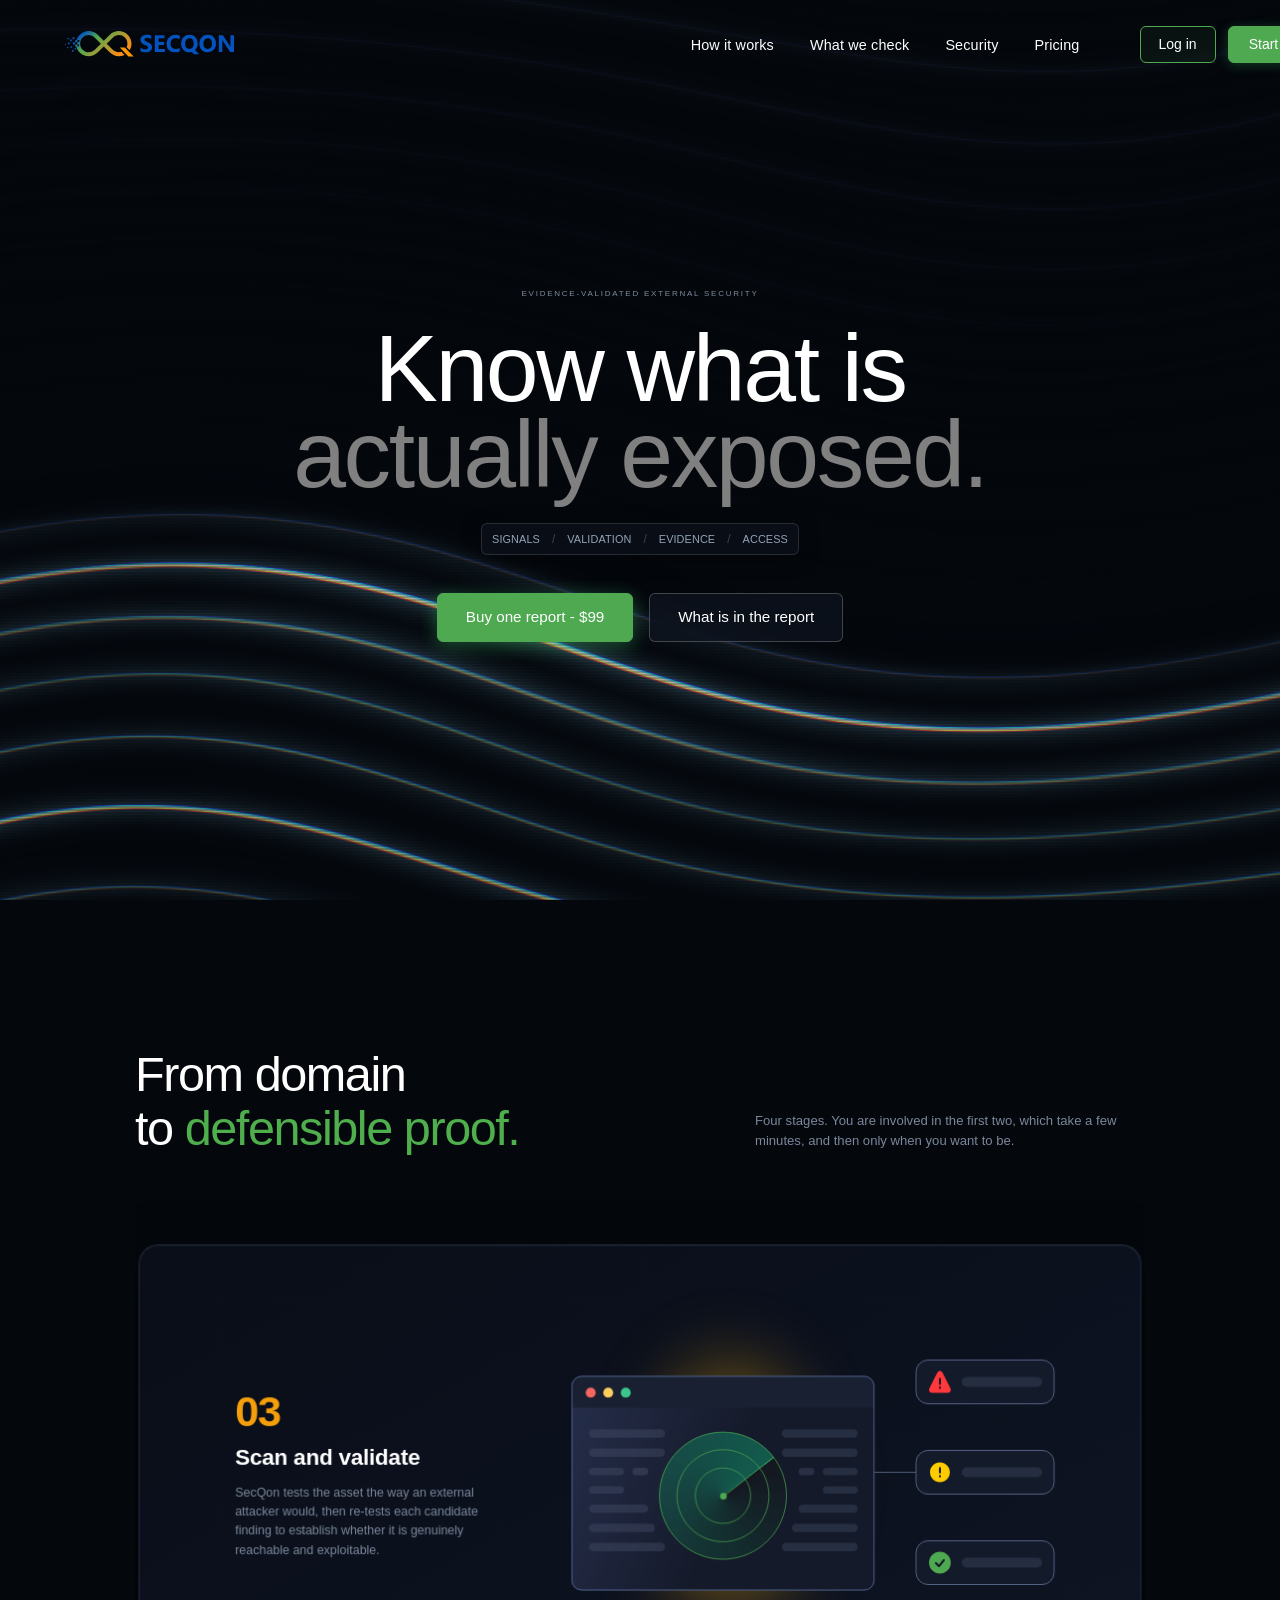
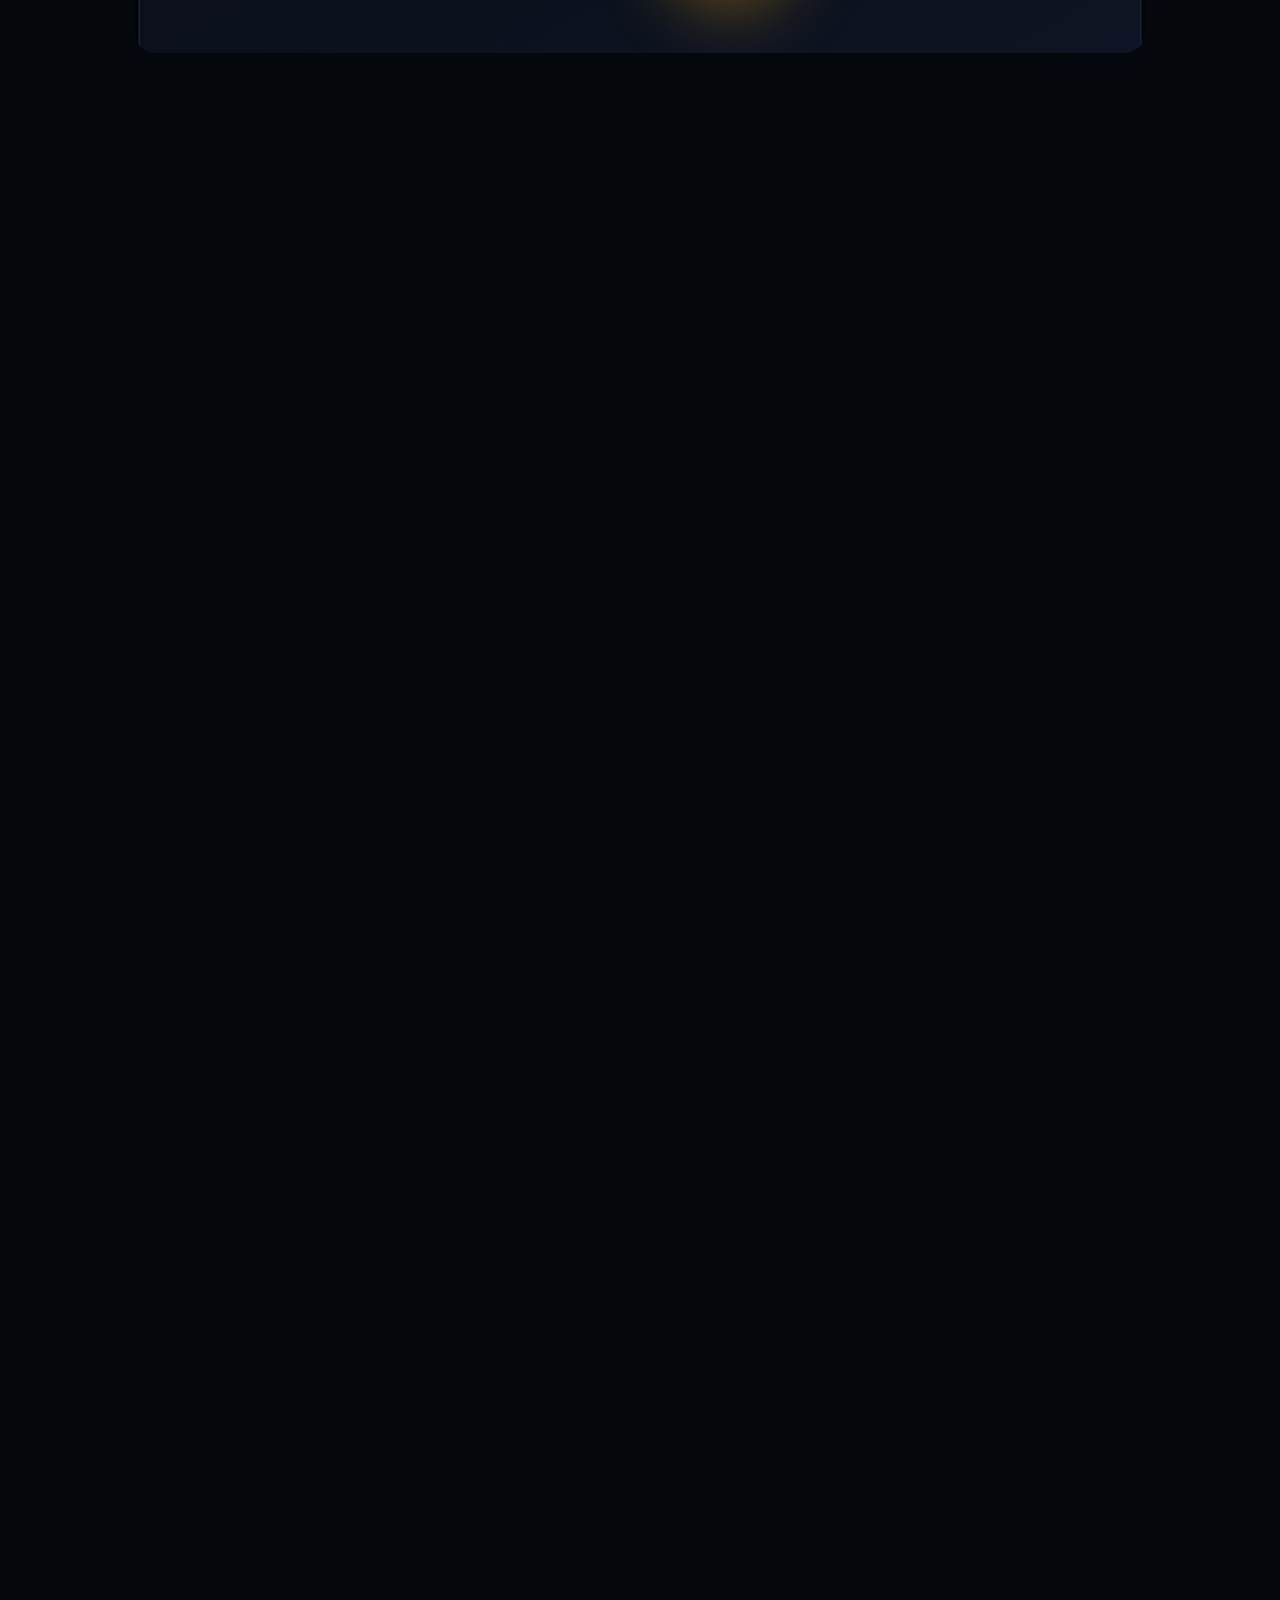
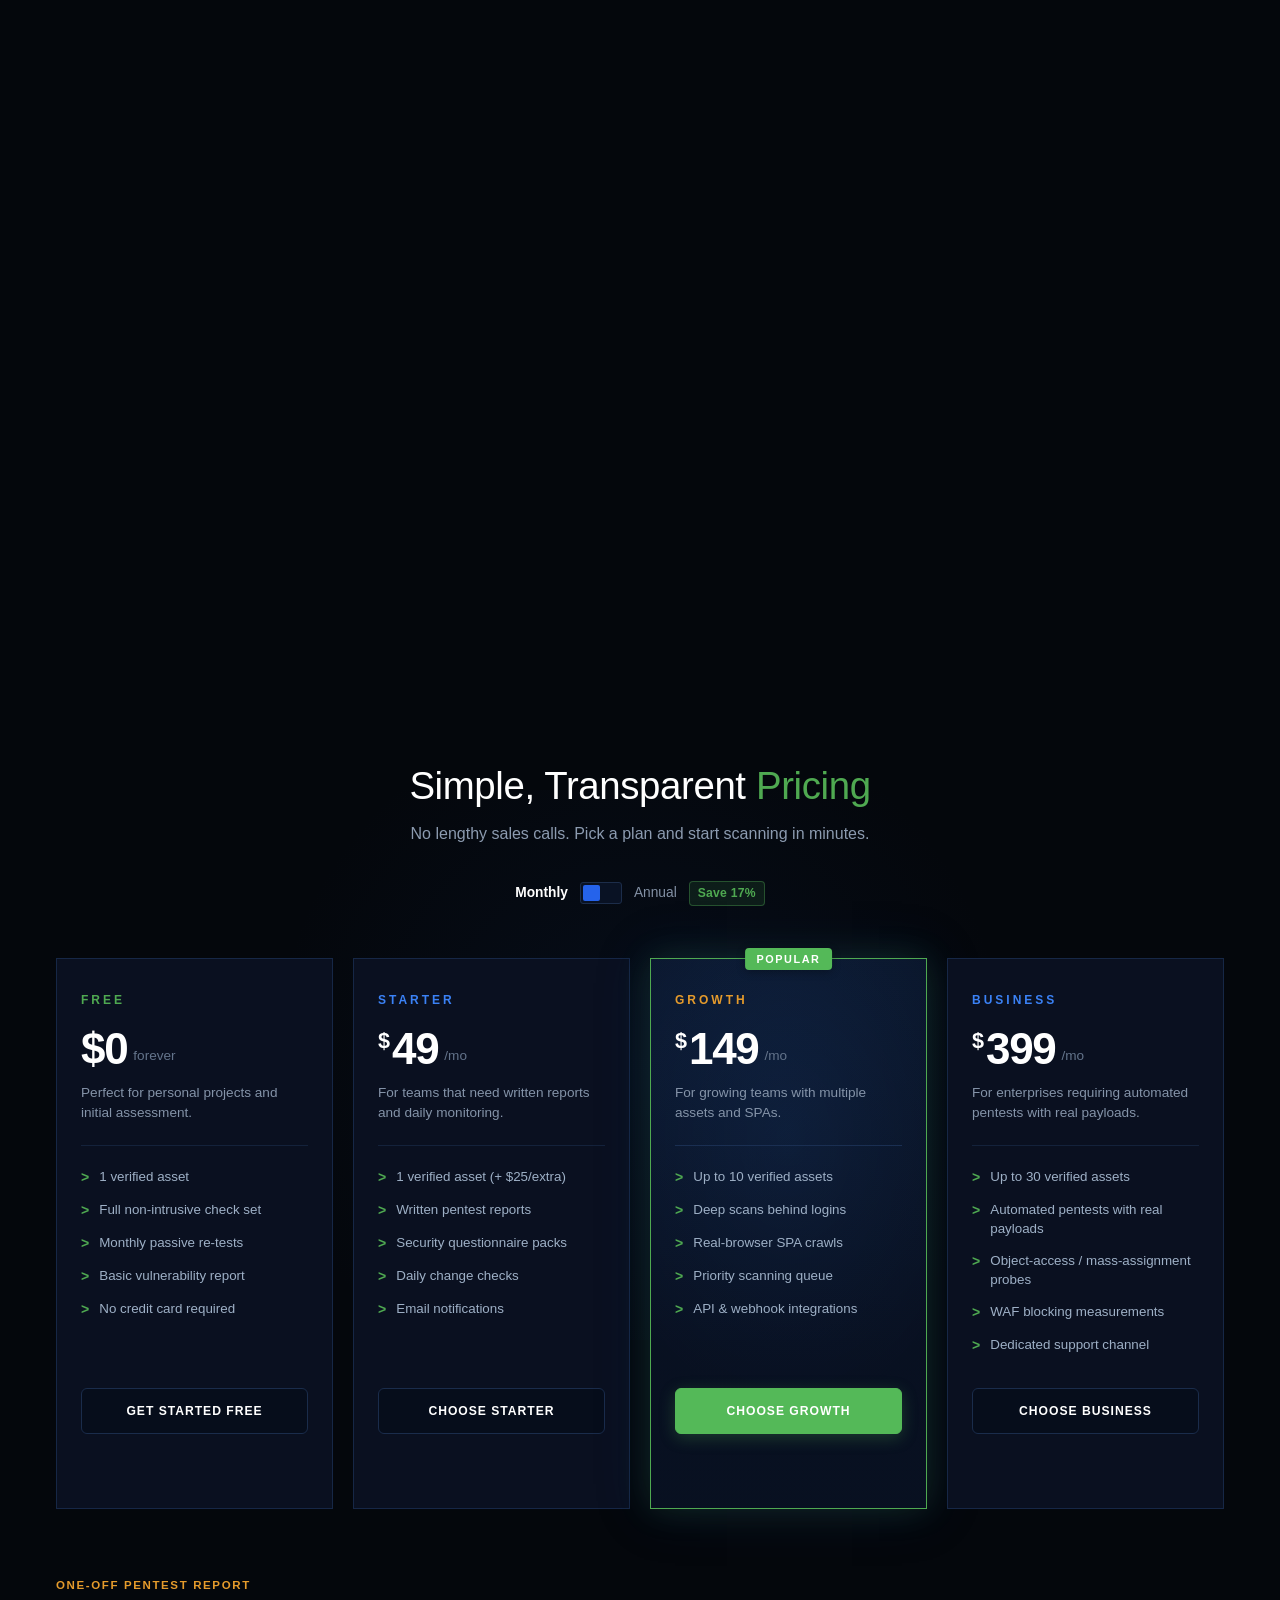
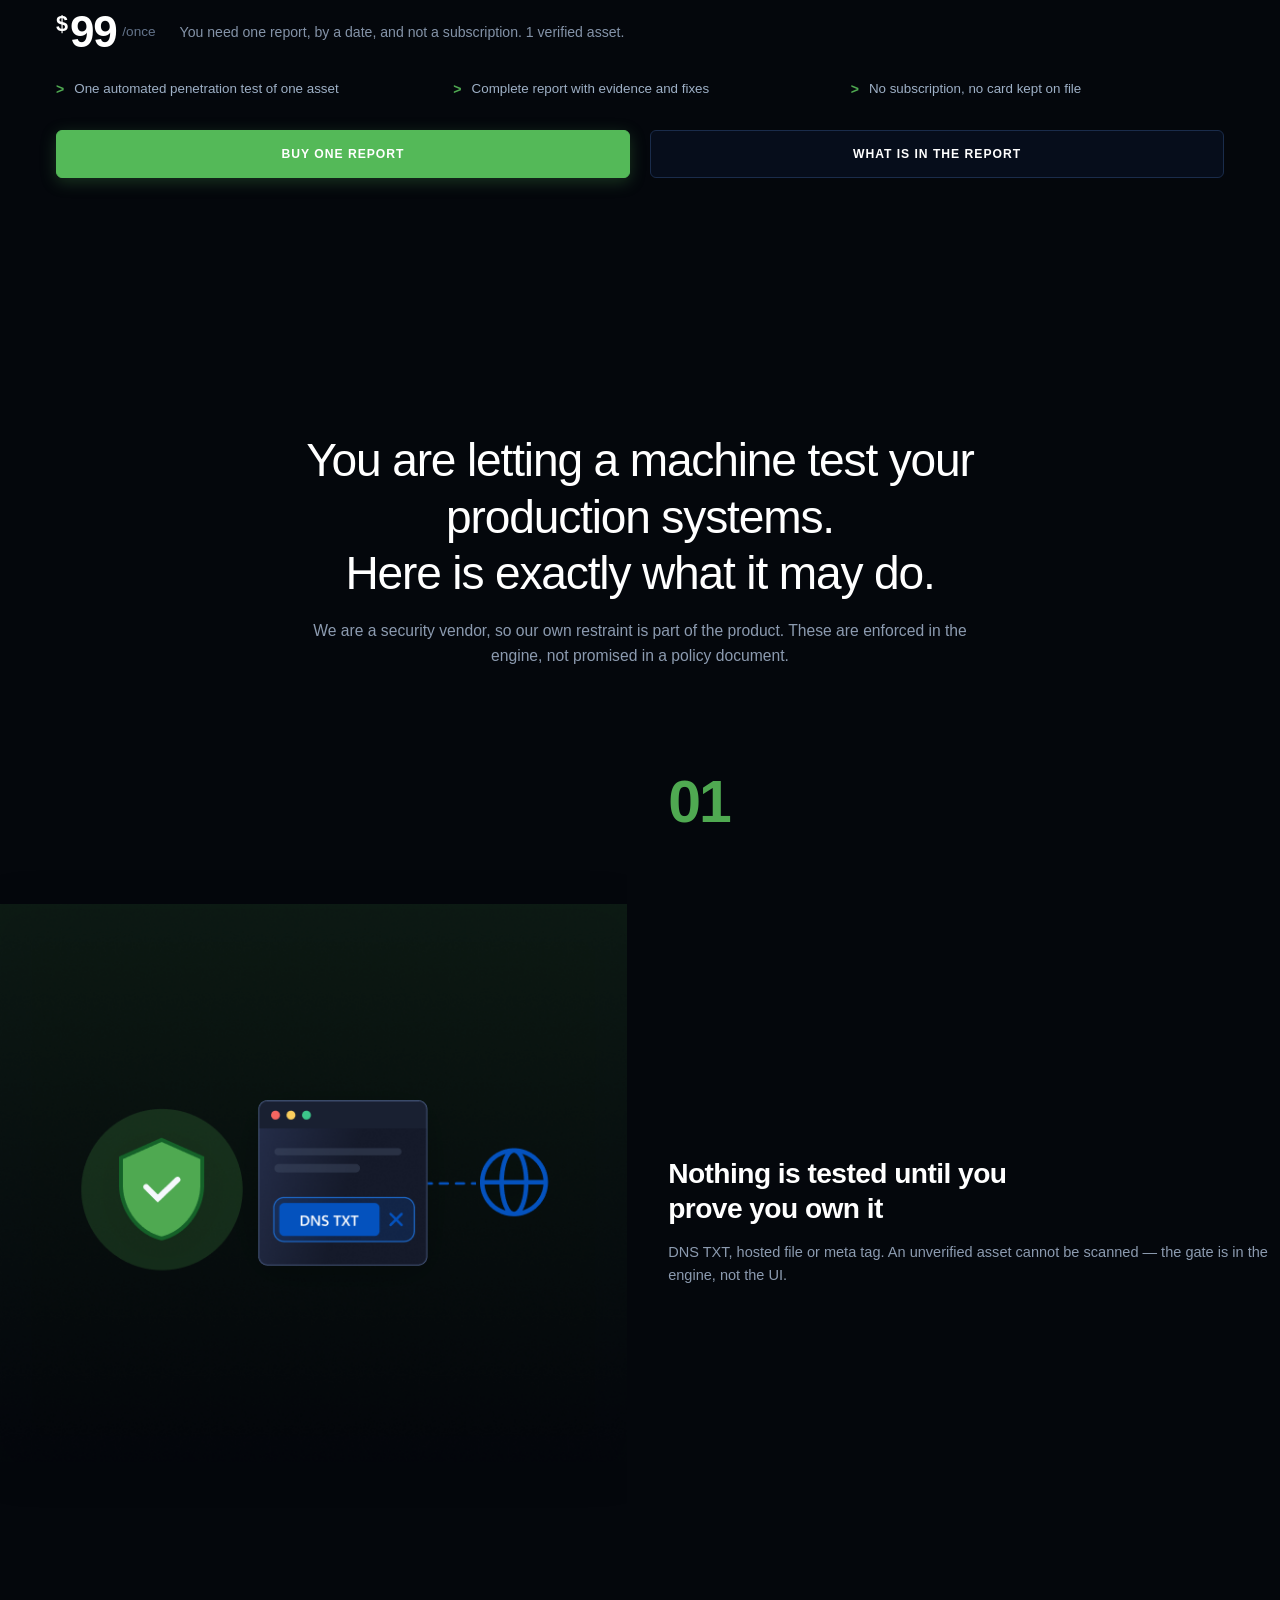
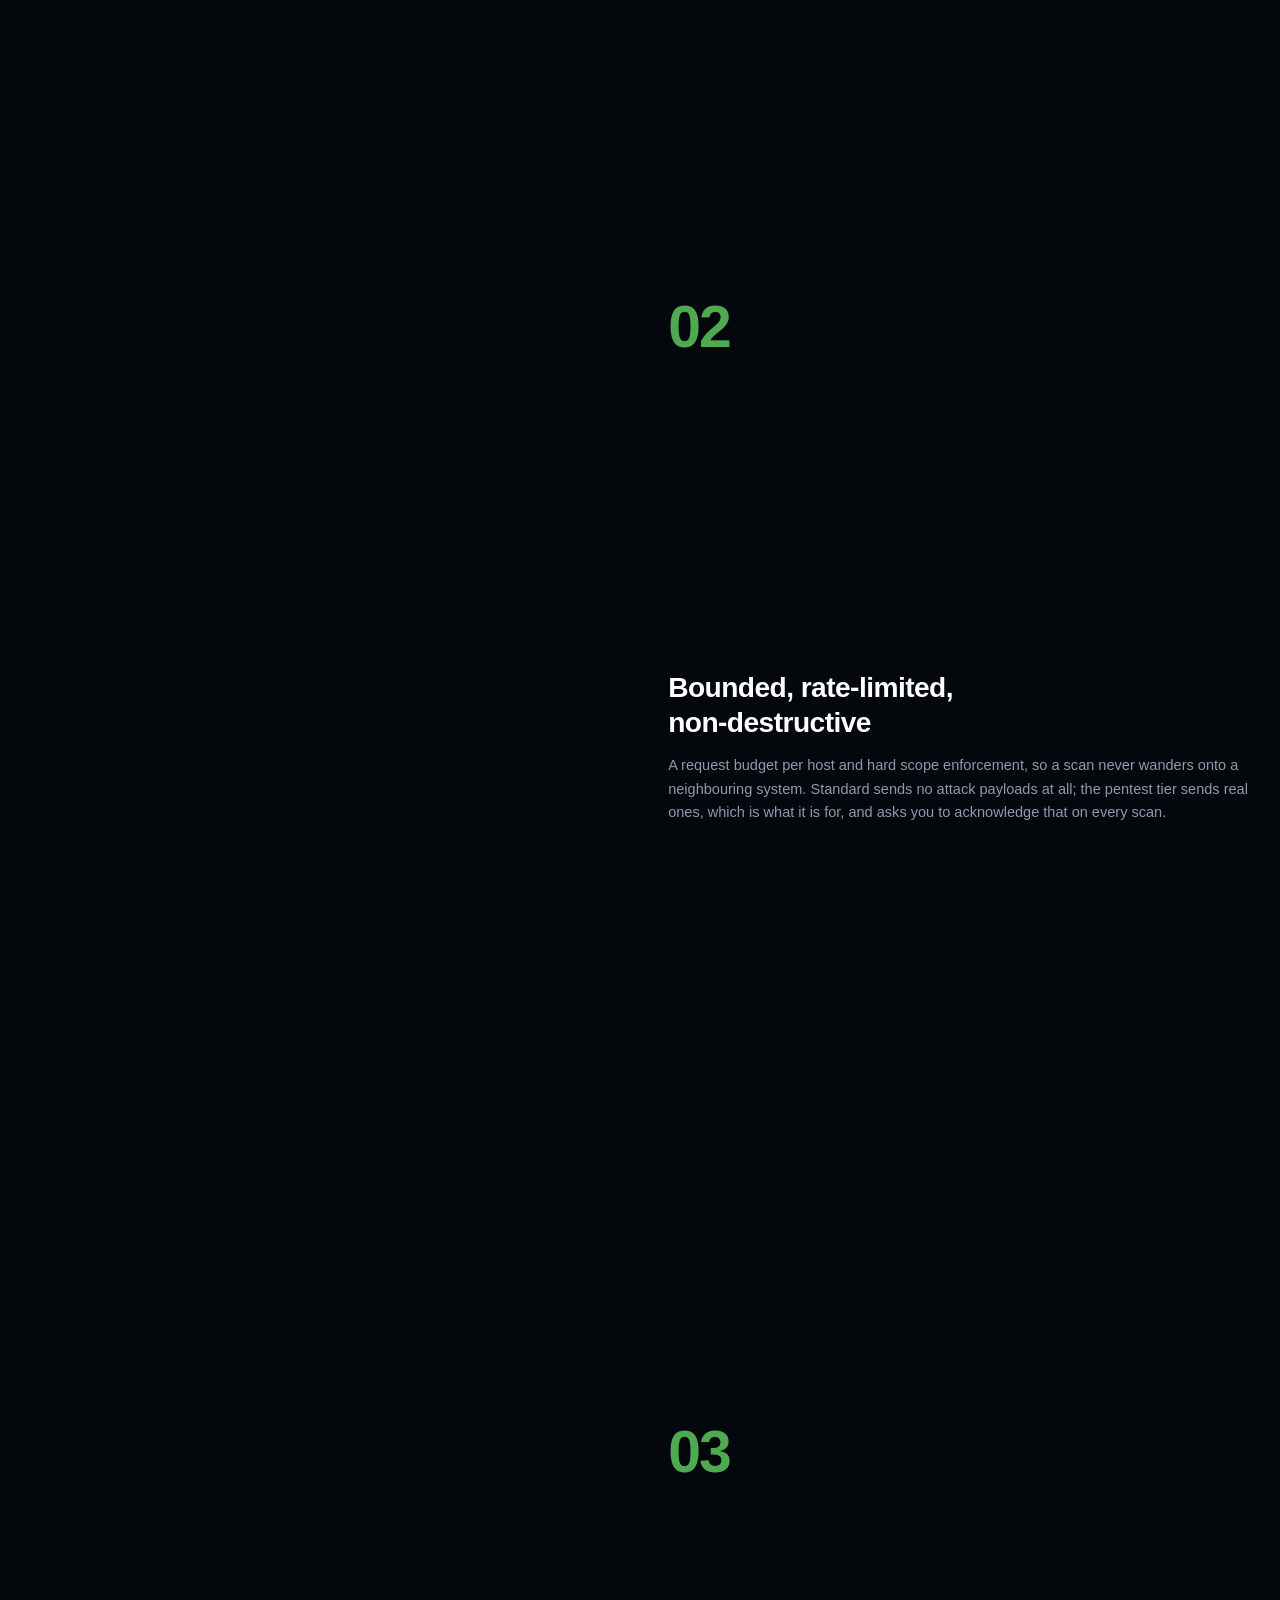
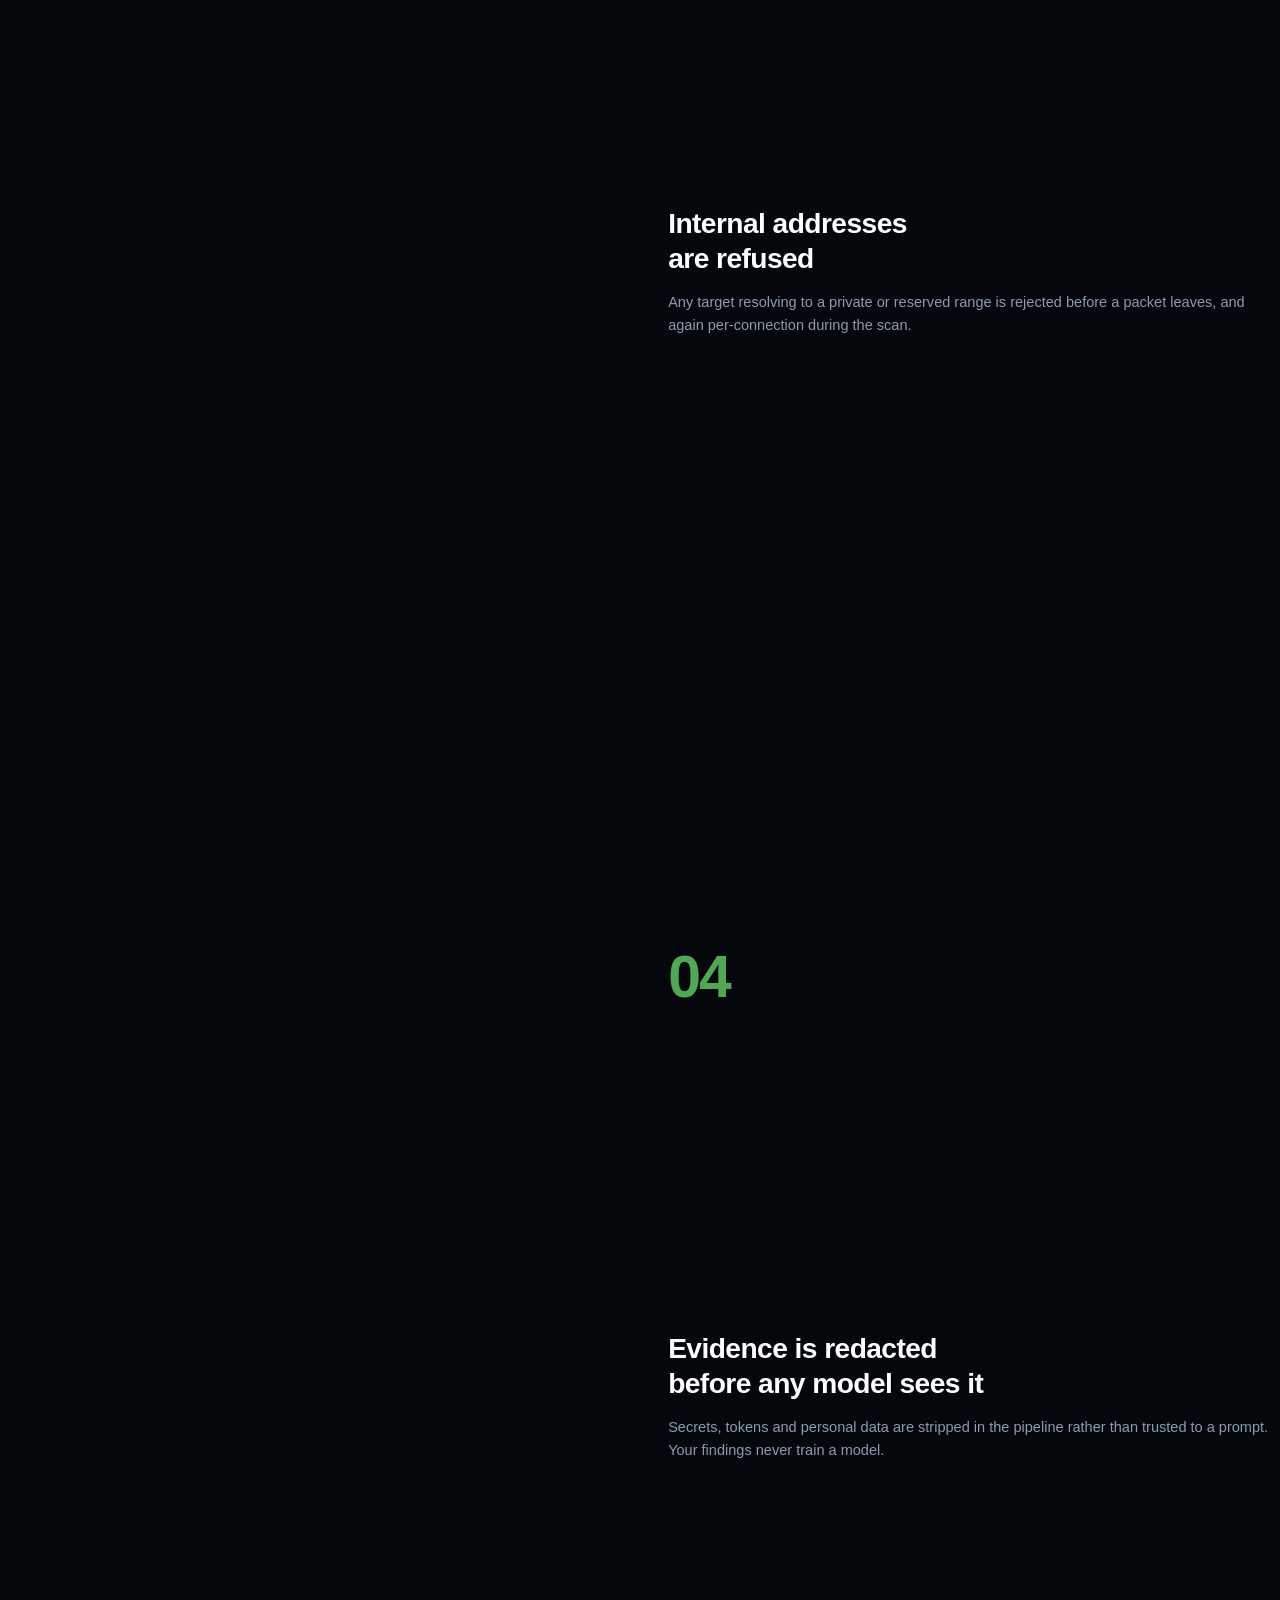
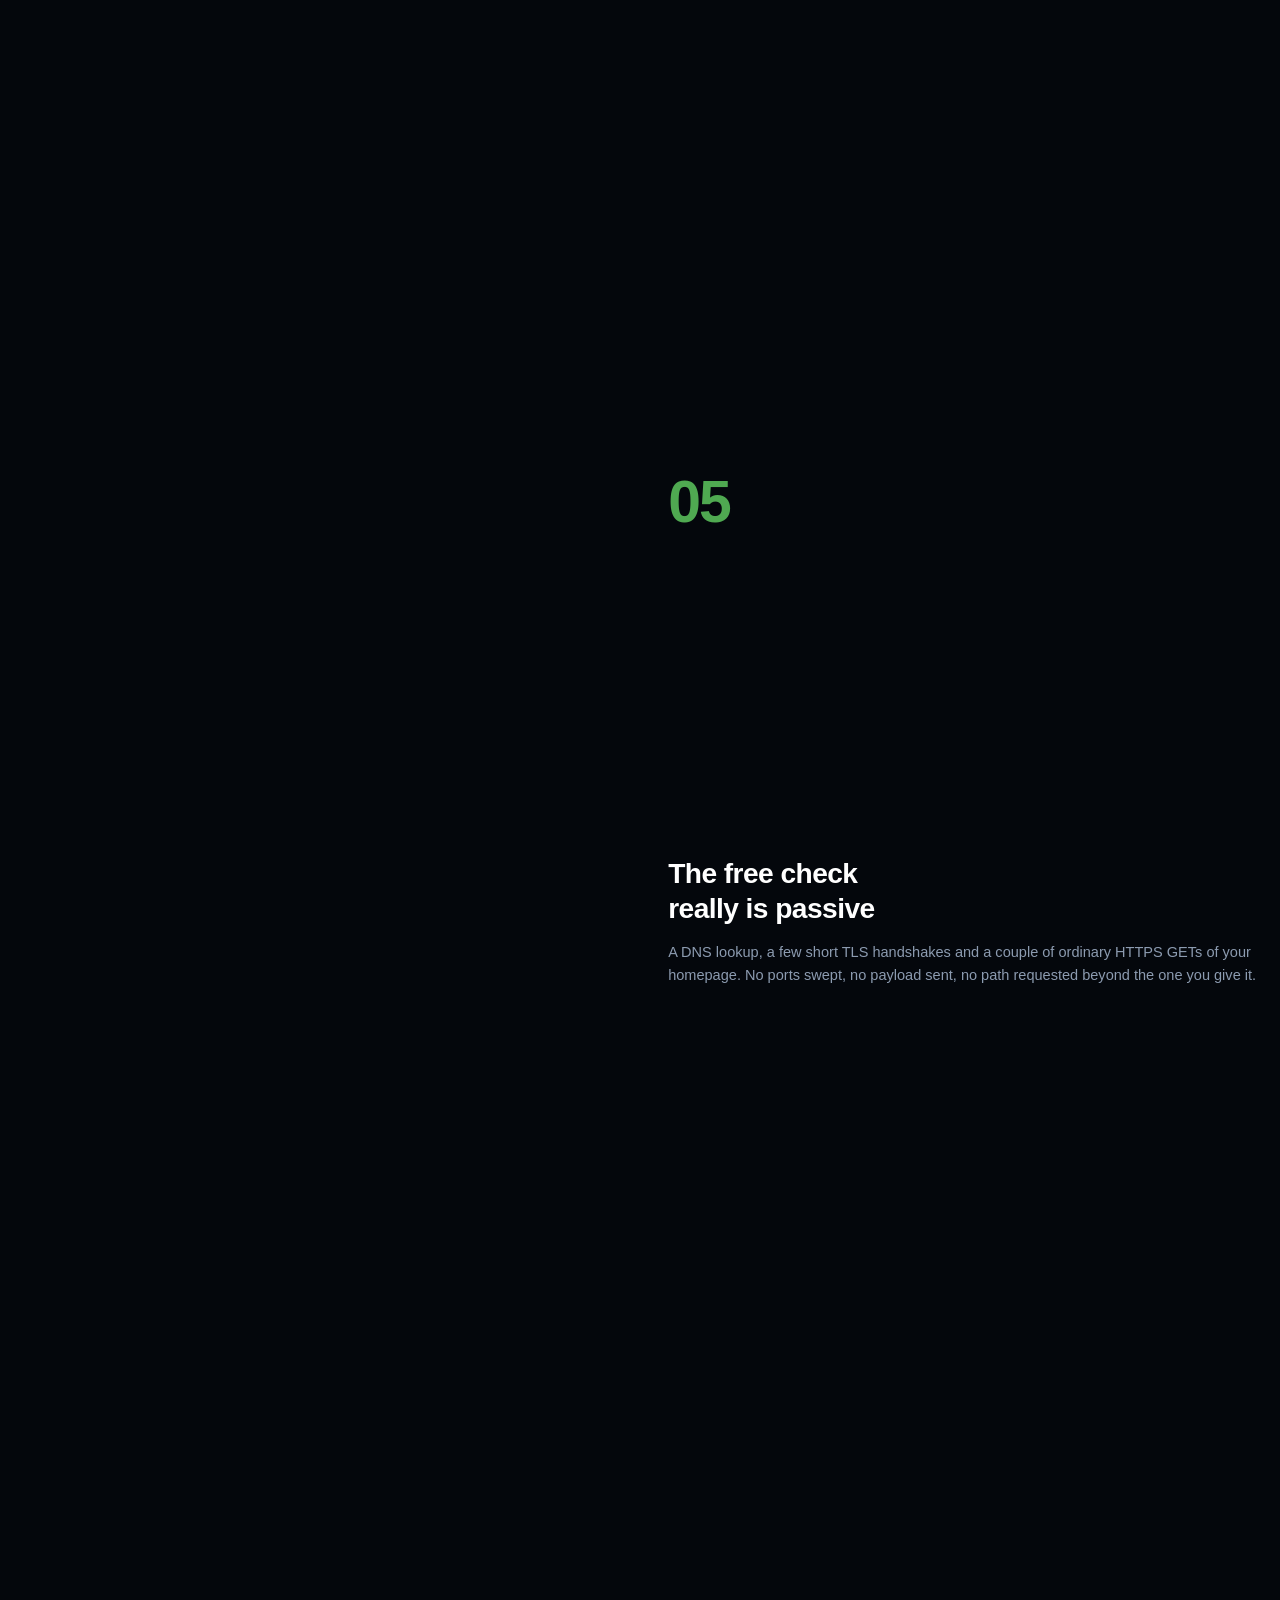
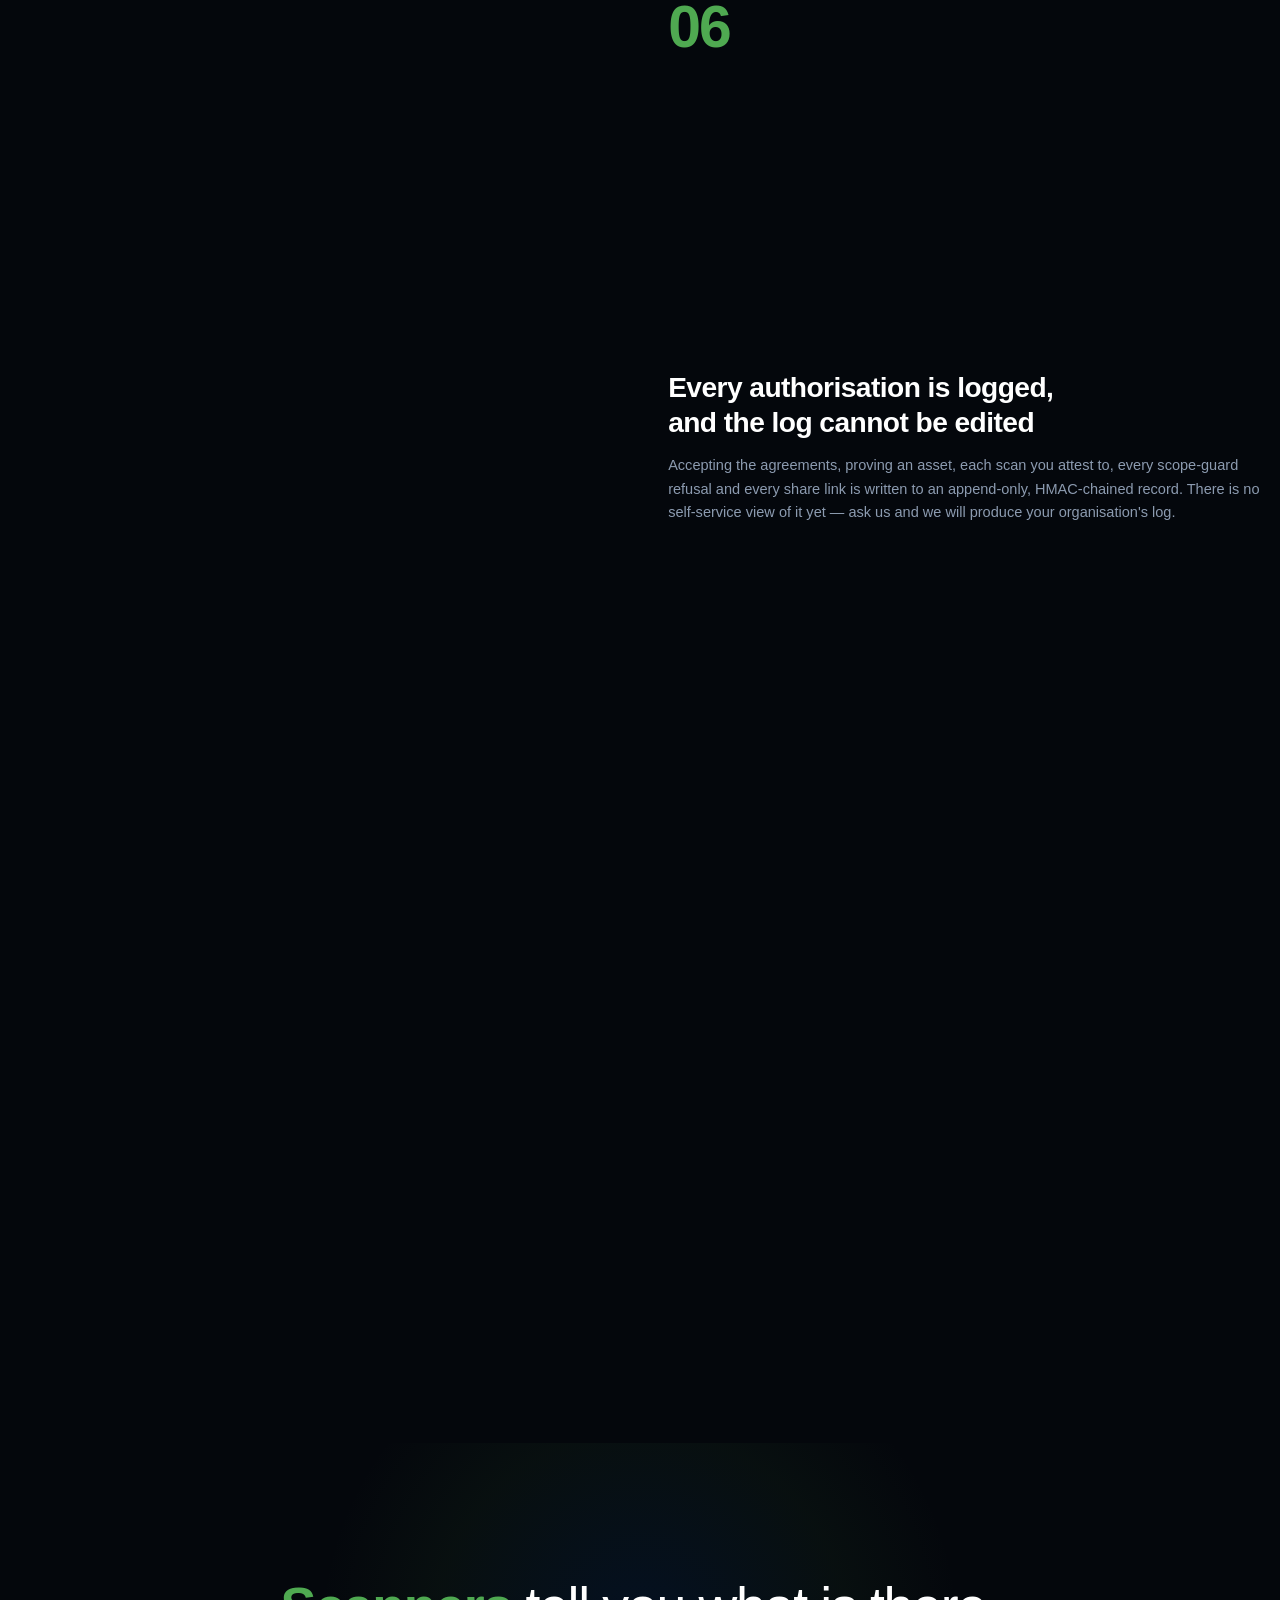
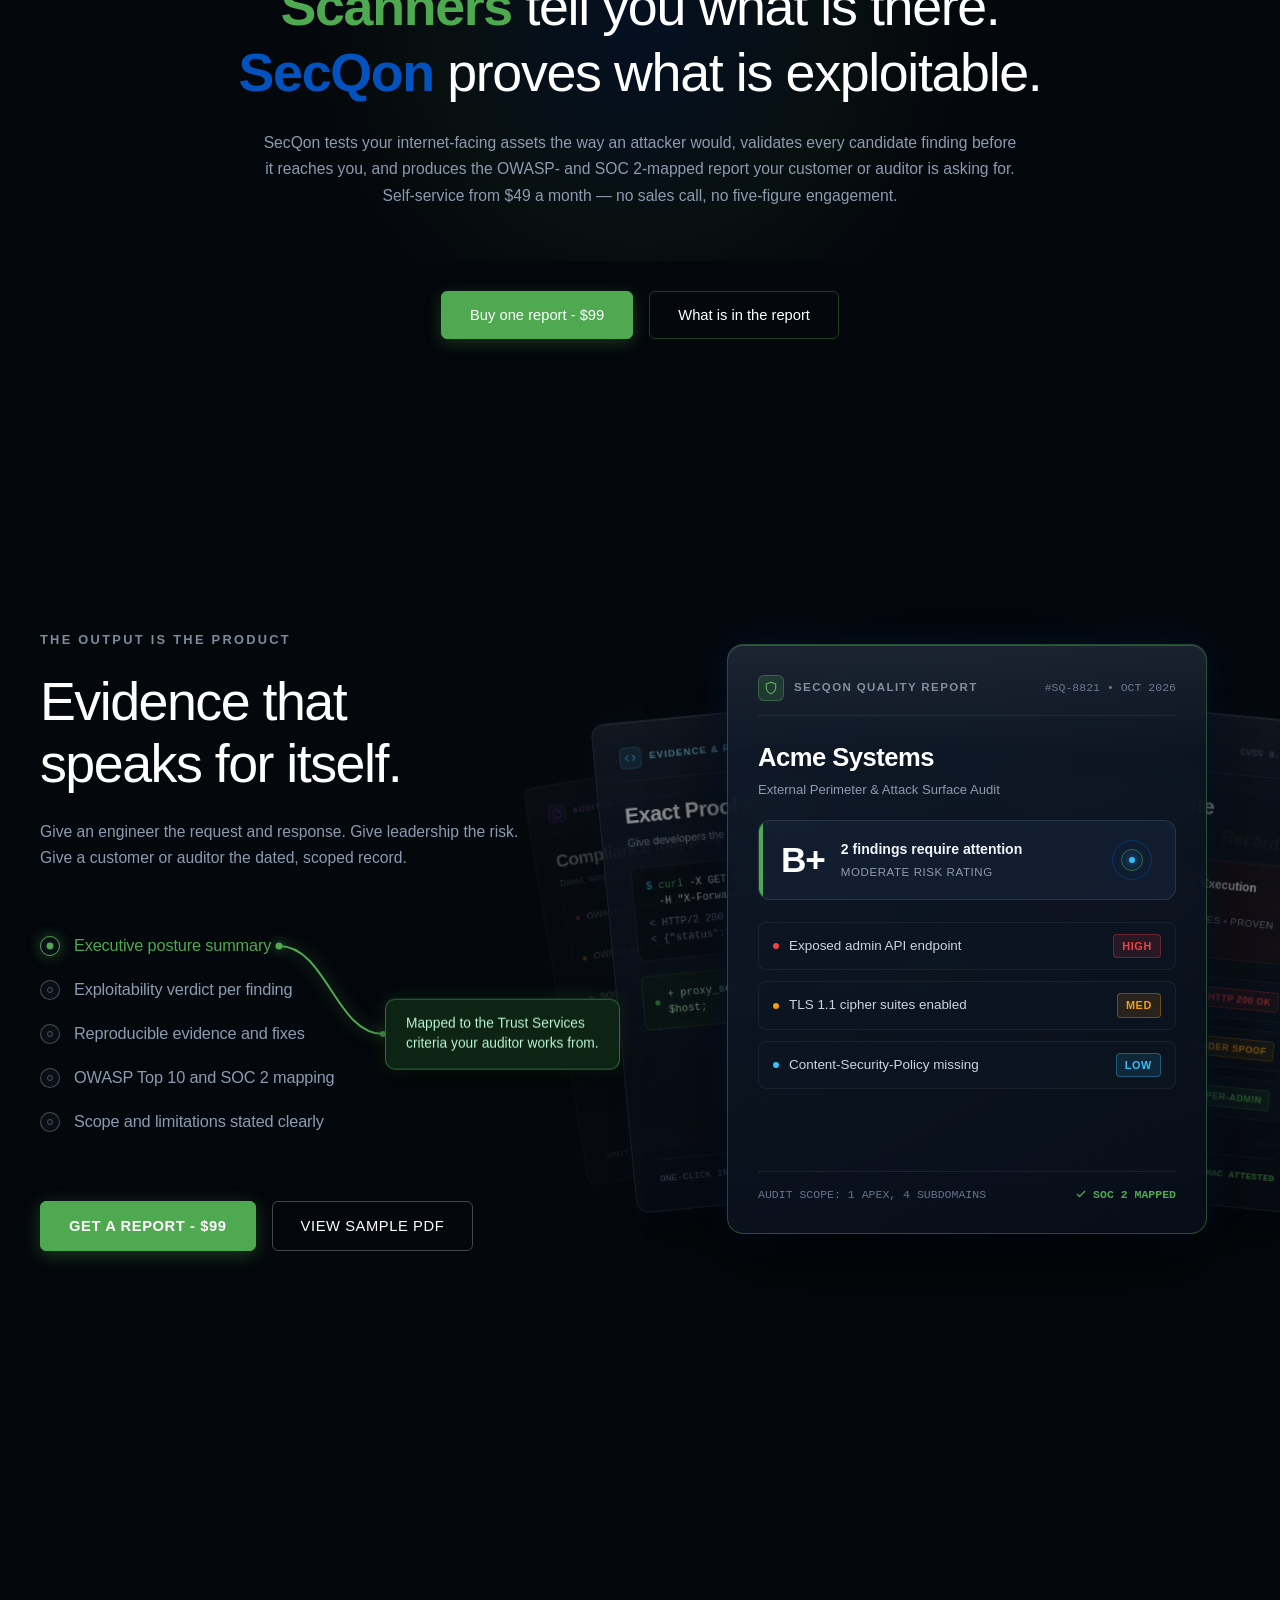
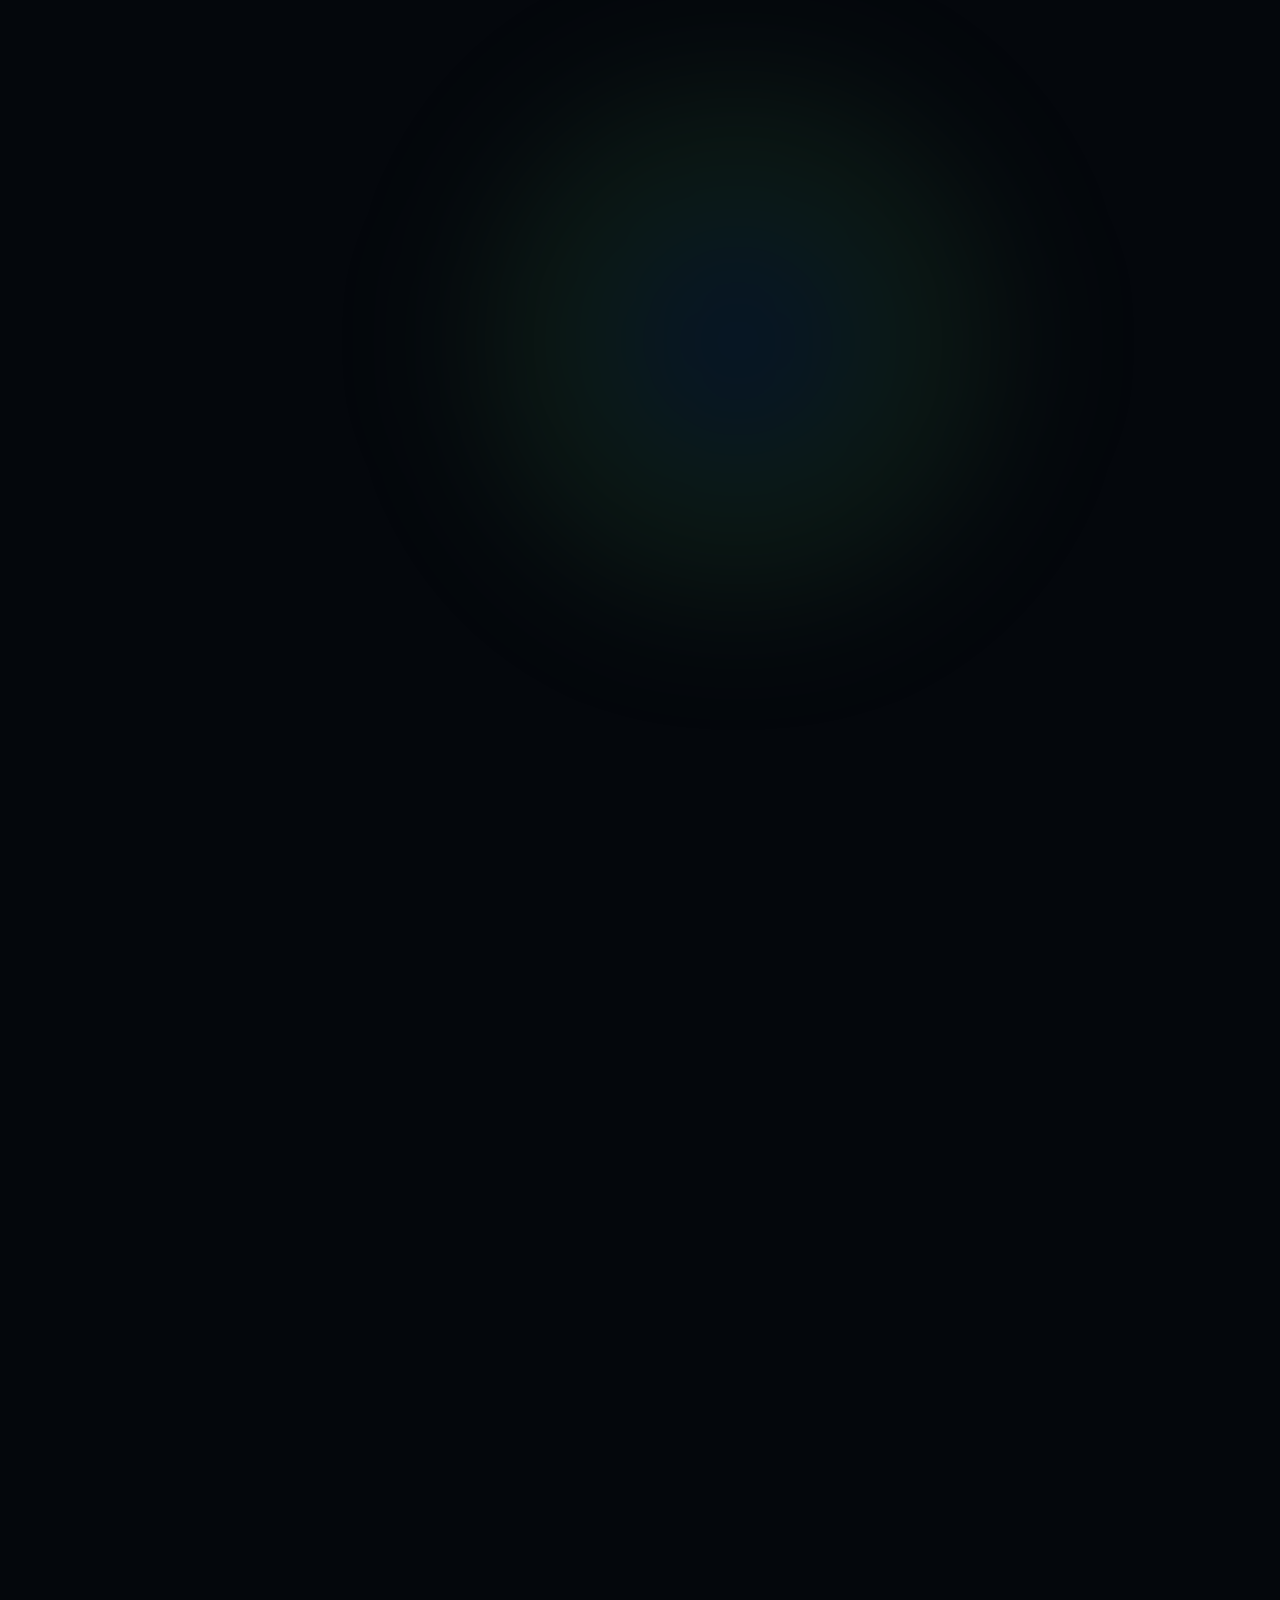
==== commit 74126d8e: "feat: add evidence section, footer, header, pricing styles, and interactive card deck script" ====
--- a/index.html
+++ b/index.html
@@ -1116,7 +1116,13 @@
                 Give a customer or auditor the dated, scoped record.
               </p>
 
-              <div class="evidence-points-wrapper">
+              <div class="evidence-points-wrapper" id="evidencePointsWrapper">
+                <!-- Dynamic SVG connector line from active point to fixed callout box -->
+                <svg class="evidence-callout-svg" id="evidenceCalloutSvg" fill="none" aria-hidden="true">
+                  <path class="evidence-callout-path" id="evidenceCalloutPath" d="" />
+                  <circle class="evidence-callout-dot start" id="evidenceCalloutStartDot" r="3.5" />
+                  <circle class="evidence-callout-dot end" id="evidenceCalloutEndDot" r="3" />
+                </svg>
                 <div class="evidence-points-list" role="tablist" aria-label="Evidence report views">
 
                   <button class="evidence-point-item active" data-index="0"
@@ -1157,9 +1163,7 @@
                 </div>
 
                 <div class="evidence-callout-container" id="evidenceCalloutWrap" aria-live="polite">
-                  <svg class="evidence-callout-svg" viewBox="0 0 58 48" fill="none" aria-hidden="true">
-                    <path class="evidence-callout-path" d="M 0,16 H 32 C 40,16 44,22 44,30 V 32 C 44,40 48,44 56,44" />
-                  </svg>
+                  
                   <div class="evidence-callout-box">
                     <span class="evidence-callout-text" id="evidenceCalloutText">Mapped to the Trust Services criteria
                       your auditor works from.</span>
@@ -1177,7 +1181,7 @@
 
               <div class="evidence-cards-deck" id="evidenceCardsDeck">
 
-                <div class="evidence-card" id="card-0" data-card-index="0" role="tabpanel">
+                <div class="evidence-card cards" id="card-0" data-card-index="0" role="tabpanel">
 
                   <div class="card-mockup-content">
                     <div class="card-header-bar">
@@ -1251,7 +1255,7 @@
                 </div>
 
 
-                <div class="evidence-card" id="card-1" data-card-index="1" role="tabpanel">
+                <div class="evidence-card cards" id="card-1" data-card-index="1" role="tabpanel">
                   <div class="card-mockup-content">
                     <div class="card-header-bar">
                       <div class="card-brand-lockup">
@@ -1320,7 +1324,7 @@
                 </div>
 
 
-                <div class="evidence-card" id="card-2" data-card-index="2" role="tabpanel">
+                <div class="evidence-card cards" id="card-2" data-card-index="2" role="tabpanel">
                   <div class="card-mockup-content">
                     <div class="card-header-bar">
                       <div class="card-brand-lockup">
@@ -1370,7 +1374,7 @@
                 </div>
 
 
-                <div class="evidence-card" id="card-3" data-card-index="3" role="tabpanel">
+                <div class="evidence-card cards" id="card-3" data-card-index="3" role="tabpanel">
                   <div class="card-mockup-content">
                     <div class="card-header-bar">
                       <div class="card-brand-lockup">
@@ -1433,7 +1437,7 @@
                 </div>
 
 
-                <div class="evidence-card" id="card-4" data-card-index="4" role="tabpanel">
+                <div class="evidence-card cards" id="card-4" data-card-index="4" role="tabpanel">
                   <div class="card-mockup-content">
                     <div class="card-header-bar">
                       <div class="card-brand-lockup">
--- a/assets/css/sections/header.css
+++ b/assets/css/sections/header.css
@@ -166,6 +166,7 @@
   .header-container {
     display: flex;
     justify-content: space-between;
+    padding: 0 20px;
   }
 
   .desktop-actions {
--- a/assets/css/sections/pricing.css
+++ b/assets/css/sections/pricing.css
@@ -173,12 +173,14 @@
 
 /* Popular Card (GROWTH) */
 .pricing-card.is-popular {
-  background: radial-gradient(ellipse 95% 70% at 50% 32%,
-      rgba(35, 85, 165, 0.28) 0%,
-      rgba(9, 21, 44, 0.85) 75%),
+
+  background:
+    radial-gradient(ellipse 95% 70% at 50% 32%,
+      rgba(35, 85, 165, 0.15) 0%,
+      rgba(9, 21, 44, 0.45) 75%),
     linear-gradient(180deg,
-      #3b82f6 6%,
-      #09152b 100%);
+      rgba(59, 130, 246, 0.12) 6%,
+      rgba(10, 16, 32, 0.55) 75%);
 
   border: 1px solid #4fa951;
   box-shadow: 0 0 32px rgba(79, 169, 81, 0.16), 0 0 50px rgba(16, 55, 120, 0.25);
--- a/assets/css/sections/evidence.css
+++ b/assets/css/sections/evidence.css
@@ -32,7 +32,7 @@
 .evidence-scroll-track {
   position: relative;
   width: 100%;
-  height: 380vh; /* Smooth, natural scroll space for 5 cards */
+  height: 320vh; /* Smooth, natural scroll space for 5 cards */
 }
 
 /* Pinned sticky presentation container */
@@ -41,6 +41,7 @@
   top: 0;
   width: 100%;
   height: 100vh;
+  min-height: 100vh;
   display: flex;
   align-items: center;
   justify-content: center;
@@ -50,7 +51,7 @@
 
 .evidence-container {
   display: grid;
-  grid-template-columns: minmax(460px, 580px) minmax(420px, 560px);
+  grid-template-columns: minmax(480px, 620px) minmax(420px, 560px);
   align-items: center;
   justify-content: space-between;
   gap: 48px;
@@ -104,14 +105,22 @@
    -------------------------------------------------------------------------- */
 .evidence-points-wrapper {
   position: relative;
-  margin-bottom: 46px;
+  display: flex;
+  align-items: center;
+  justify-content: space-between;
+  gap: 24px;
+  margin-bottom: 42px;
+  min-height: 250px;
+  width: 100%;
 }
 
 .evidence-points-list {
   display: flex;
   flex-direction: column;
-  gap: 18px;
-  position: relative;
+  gap: 16px;
+  position: relative;
+  z-index: 10;
+  max-width: 320px;
 }
 
 .evidence-point-item {
@@ -157,11 +166,12 @@
 }
 
 .point-label {
-  font-size: 1.05rem;
+  font-size: 1.02rem;
   font-weight: 400;
   color: #8c9bb0;
   transition: color 0.25s ease, transform 0.25s ease;
   letter-spacing: -0.01em;
+  white-space: nowrap;
 }
 
 .evidence-point-item:hover .point-label {
@@ -172,7 +182,7 @@
   border-color: rgba(255, 255, 255, 0.5);
 }
 
-/* Active Highlight (Green Accent Matching Image) */
+/* Active Highlight */
 .evidence-point-item.active .point-radio {
   border-color: #4fa951;
   box-shadow: 0 0 14px rgba(79, 169, 81, 0.45);
@@ -190,58 +200,70 @@
 }
 
 /* --------------------------------------------------------------------------
-   Connected Callout Tooltip & SVG Connector Line
+   Dynamic SVG Connector Line (traces from active point to fixed callout box)
+   -------------------------------------------------------------------------- */
+.evidence-callout-svg {
+  position: absolute;
+  top: 0;
+  left: 0;
+  width: 100%;
+  height: 100%;
+  pointer-events: none;
+  overflow: visible;
+  z-index: 8;
+}
+
+.evidence-callout-path {
+  fill: none;
+  stroke: #4fa951;
+  stroke-width: 2;
+  stroke-linecap: round;
+  stroke-linejoin: round;
+  filter: drop-shadow(0 0 8px rgba(79, 169, 81, 0.65));
+  transition: d 0.32s cubic-bezier(0.2, 0.8, 0.2, 1);
+}
+
+.evidence-callout-dot {
+  fill: #4fa951;
+  filter: drop-shadow(0 0 6px rgba(79, 169, 81, 0.85));
+  transition: cx 0.32s cubic-bezier(0.2, 0.8, 0.2, 1), cy 0.32s cubic-bezier(0.2, 0.8, 0.2, 1);
+}
+
+/* --------------------------------------------------------------------------
+   Fixed Position Point Description Callout Box
    -------------------------------------------------------------------------- */
 .evidence-callout-container {
   position: absolute;
-  left: 276px;
-  top: 0;
+  right: 0;
+  top: 50%;
+  transform: translateY(-50%);
   display: flex;
   align-items: center;
   pointer-events: none;
-  transition: transform 0.4s cubic-bezier(0.2, 0.8, 0.2, 1), opacity 0.3s ease;
   z-index: 15;
 }
 
-.evidence-callout-svg {
-  width: 58px;
-  height: 48px;
-  flex-shrink: 0;
-  overflow: visible;
-}
-
-.evidence-callout-path {
-  fill: none;
-  stroke: #4fa951;
-  stroke-width: 1.4;
-  stroke-linecap: round;
-  stroke-linejoin: round;
-}
-
 .evidence-callout-box {
-  background: rgba(14, 38, 22, 0.92);
-  border: 1px solid rgba(79, 169, 81, 0.5);
-  border-radius: 8px;
-  padding: 12px 18px;
-  max-width: 250px;
-  box-shadow: 0 8px 24px rgba(0, 0, 0, 0.55), 0 0 18px rgba(79, 169, 81, 0.16);
-  backdrop-filter: blur(8px);
-  -webkit-backdrop-filter: blur(8px);
-  margin-left: 2px;
+  background: rgba(14, 38, 22, 0.94);
+  border: 1px solid rgba(79, 169, 81, 0.55);
+  border-radius: 10px;
+  padding: 14px 20px;
+  width: 235px;
+  box-sizing: border-box;
+  box-shadow: 0 10px 28px rgba(0, 0, 0, 0.6), 0 0 20px rgba(79, 169, 81, 0.2);
+  backdrop-filter: blur(12px);
+  -webkit-backdrop-filter: blur(12px);
 }
 
 .evidence-callout-text {
   font-size: 0.86rem;
-  line-height: 1.45;
+  line-height: 1.48;
   color: #bbf7d0;
   font-weight: 400;
   display: block;
   transition: opacity 0.2s ease, transform 0.2s ease;
 }
 
-/* --------------------------------------------------------------------------
-   Actions / CTA Buttons
-   -------------------------------------------------------------------------- */
 .evidence-actions {
   display: flex;
   align-items: center;
@@ -646,44 +668,100 @@
 }
 
 /* --------------------------------------------------------------------------
-   Card Stack Deck Ordering / Fan Angles
+   Card Shuffle 3D Deck Layout (.active, .left, .right, .left-2, .right-2)
    -------------------------------------------------------------------------- */
-/* Default resting layout for a fan of 5 cards */
-.evidence-card[data-card-index="0"] {
-  transform: translate3d(0, 0, 0) rotate(0deg) scale(1);
+.cards,
+.evidence-card {
+  cursor: pointer;
+  transition: transform 0.65s cubic-bezier(0.2, 0.8, 0.2, 1),
+              opacity 0.5s ease,
+              filter 0.4s ease,
+              border-color 0.4s ease,
+              box-shadow 0.5s ease;
+}
+
+/* Front Active Card */
+.cards.active,
+.evidence-card.active {
+  transform: translate3d(0, 0, 0) scale(1) rotate(0deg);
+  z-index: 10;
+  opacity: 1;
+  pointer-events: auto;
+  filter: brightness(1);
+  box-shadow: 0 25px 70px rgba(0, 0, 0, 0.8), 0 0 35px rgba(4, 82, 190, 0.22), inset 0 1px 0 rgba(255, 255, 255, 0.18);
+  border-color: rgba(79, 169, 81, 0.4);
+}
+
+/* Left 1 Card */
+.cards.left,
+.evidence-card.left {
+  transform: translate3d(-34%, 12px, -80px) scale(0.88) rotate(-5.5deg);
+  z-index: 6;
+  opacity: 0.68;
+  cursor: pointer;
+  filter: brightness(0.8);
+}
+
+/* Right 1 Card */
+.cards.right,
+.evidence-card.right {
+  transform: translate3d(34%, 12px, -80px) scale(0.88) rotate(5.5deg);
+  z-index: 6;
+  opacity: 0.68;
+  cursor: pointer;
+  filter: brightness(0.8);
+}
+
+/* Left 2 Card */
+.cards.left-2,
+.evidence-card.left-2 {
+  transform: translate3d(-58%, 24px, -160px) scale(0.76) rotate(-9.5deg);
+  z-index: 3;
+  opacity: 0.35;
+  cursor: pointer;
+  filter: brightness(0.65);
+}
+
+/* Right 2 Card */
+.cards.right-2,
+.evidence-card.right-2 {
+  transform: translate3d(58%, 24px, -160px) scale(0.76) rotate(9.5deg);
+  z-index: 3;
+  opacity: 0.35;
+  cursor: pointer;
+  filter: brightness(0.65);
+}
+
+/* Hover Interactions on Peeking Cards */
+.cards:not(.active):hover,
+.evidence-card:not(.active):hover {
+  opacity: 0.95;
+  filter: brightness(1.05);
+  border-color: rgba(255, 255, 255, 0.3);
+}
+
+.cards.left:hover,
+.evidence-card.left:hover {
+  transform: translate3d(-37%, 6px, -50px) scale(0.91) rotate(-3.5deg);
+  z-index: 8;
+}
+
+.cards.right:hover,
+.evidence-card.right:hover {
+  transform: translate3d(37%, 6px, -50px) scale(0.91) rotate(3.5deg);
+  z-index: 8;
+}
+
+.cards.left-2:hover,
+.evidence-card.left-2:hover {
+  transform: translate3d(-61%, 18px, -120px) scale(0.8) rotate(-7deg);
   z-index: 5;
-  opacity: 1;
-}
-
-.evidence-card[data-card-index="1"] {
-  transform: translate3d(20px, -8px, 0) rotate(5deg) scale(0.98);
-  z-index: 4;
-  opacity: 0.72;
-}
-
-.evidence-card[data-card-index="2"] {
-  transform: translate3d(-18px, -14px, 0) rotate(-4.5deg) scale(0.96);
-  z-index: 3;
-  opacity: 0.52;
-}
-
-.evidence-card[data-card-index="3"] {
-  transform: translate3d(28px, -20px, 0) rotate(7.5deg) scale(0.94);
-  z-index: 2;
-  opacity: 0.32;
-}
-
-.evidence-card[data-card-index="4"] {
-  transform: translate3d(-26px, -24px, 0) rotate(-7deg) scale(0.92);
-  z-index: 1;
-  opacity: 0.18;
-}
-
-/* When a card is shuffling off (discarding to bottom) */
-.evidence-card.shuffling-out {
-  transform: translate3d(120px, -160px, 0) rotate(18deg) scale(0.88) !important;
-  opacity: 0 !important;
-  pointer-events: none;
+}
+
+.cards.right-2:hover,
+.evidence-card.right-2:hover {
+  transform: translate3d(61%, 18px, -120px) scale(0.8) rotate(7deg);
+  z-index: 5;
 }
 
 /* --------------------------------------------------------------------------
@@ -692,97 +770,289 @@
 @media (max-width: 1200px) {
   .evidence-container {
     grid-template-columns: 1fr 1fr;
-    gap: 36px;
-    padding: 0 28px;
+    gap: 32px;
+    padding: 0 24px;
+  }
+
+  .evidence-content-col {
+    max-width: 520px;
+  }
+
+  .evidence-points-wrapper {
+    min-height: 230px;
+  }
+
+  .evidence-points-list {
+    max-width: 260px;
+    gap: 14px;
+  }
+
+  .point-label {
+    font-size: 0.92rem;
+  }
+
+  .evidence-callout-box {
+    width: 200px;
+    padding: 12px 16px;
+  }
+
+  .evidence-callout-text {
+    font-size: 0.8rem;
   }
 
   .evidence-cards-deck {
-    width: 420px;
-    height: 540px;
-  }
-
-  .evidence-callout-container {
-    left: 270px;
+    width: 400px;
+    height: 520px;
+  }
+
+  .cards.left,
+  .evidence-card.left {
+    transform: translate3d(-26%, 12px, -70px) scale(0.88) rotate(-5deg);
+  }
+
+  .cards.right,
+  .evidence-card.right {
+    transform: translate3d(26%, 12px, -70px) scale(0.88) rotate(5deg);
+  }
+
+  .cards.left-2,
+  .evidence-card.left-2 {
+    transform: translate3d(-46%, 22px, -140px) scale(0.76) rotate(-8deg);
+  }
+
+  .cards.right-2,
+  .evidence-card.right-2 {
+    transform: translate3d(46%, 22px, -140px) scale(0.76) rotate(8deg);
   }
 }
 
 @media (max-width: 992px) {
   .evidence-scroll-track {
-    height: auto;
+    height: 280vh;
   }
 
   .evidence-sticky-wrapper {
-    position: relative;
-    height: auto;
-    padding: 90px 20px 100px;
+    position: sticky;
+    top: 0;
+    height: 100vh;
+    min-height: 100vh;
+    padding: 40px 20px;
+    overflow: hidden;
   }
 
   .evidence-container {
     grid-template-columns: 1fr;
-    gap: 60px;
+    gap: 36px;
     padding: 0;
+    max-width: 680px;
   }
 
   .evidence-content-col {
     max-width: 100%;
   }
 
-  .evidence-callout-container {
-    position: static;
-    margin-top: 20px;
-    margin-bottom: 24px;
-    transform: none !important;
-  }
-
-  .evidence-callout-svg {
-    display: none;
+  .evidence-points-wrapper {
+    min-height: 220px;
+    margin-bottom: 28px;
+  }
+
+  .evidence-points-list {
+    max-width: 320px;
+  }
+
+  .point-label {
+    font-size: 0.96rem;
   }
 
   .evidence-callout-box {
-    max-width: 100%;
+    width: 230px;
   }
 
   .evidence-visual-col {
-    height: 580px;
+    height: 520px;
     width: 100%;
+    overflow: visible;
   }
 
   .evidence-cards-deck {
     width: 100%;
-    max-width: 460px;
-    height: 540px;
+    max-width: 440px;
+    height: 500px;
+  }
+
+  .cards.left,
+  .evidence-card.left {
+    transform: translate3d(-24%, 12px, -60px) scale(0.88) rotate(-4deg);
+  }
+
+  .cards.right,
+  .evidence-card.right {
+    transform: translate3d(24%, 12px, -60px) scale(0.88) rotate(4deg);
+  }
+
+  .cards.left-2,
+  .evidence-card.left-2 {
+    transform: translate3d(-42%, 22px, -120px) scale(0.78) rotate(-7deg);
+  }
+
+  .cards.right-2,
+  .evidence-card.right-2 {
+    transform: translate3d(42%, 22px, -120px) scale(0.78) rotate(7deg);
   }
 }
 
 @media (max-width: 640px) {
+  .evidence-scroll-track {
+    height: 260vh;
+  }
+
+  .evidence-sticky-wrapper {
+    position: sticky;
+    top: 0;
+    height: 100vh;
+    height: 100dvh;
+    min-height: 100vh;
+    min-height: 100dvh;
+    padding: 16px 16px 20px;
+    overflow-y: auto;
+    overflow-x: hidden;
+    -webkit-overflow-scrolling: touch;
+    box-sizing: border-box;
+  }
+
+  .evidence-container {
+    gap: 18px;
+  }
+
+  .evidence-eyebrow {
+    margin-bottom: 8px;
+    font-size: 0.72rem;
+  }
+
   .evidence-title {
-    font-size: 2.1rem;
+    font-size: clamp(1.8rem, 6.2vw, 2.2rem);
+    line-height: 1.16;
+    margin-bottom: 10px;
+  }
+
+  .evidence-desc {
+    font-size: 0.84rem;
+    line-height: 1.45;
+    margin-bottom: 16px;
+  }
+
+  .evidence-points-wrapper {
+    display: flex;
+    flex-direction: column;
+    align-items: flex-start;
+    gap: 12px;
+    min-height: auto;
+    margin-bottom: 18px;
+    width: 100%;
+  }
+
+  .evidence-points-list {
+    width: 100%;
+    max-width: 100%;
+    gap: 10px;
+  }
+
+  .evidence-point-item {
+    gap: 10px;
+    padding: 2px 0;
+    width: 100%;
+  }
+
+  .point-radio {
+    width: 16px;
+    height: 16px;
+  }
+
+  .point-radio::after {
+    width: 5px;
+    height: 5px;
+  }
+
+  .point-label {
+    font-size: 0.85rem;
+    white-space: normal;
+  }
+
+  .evidence-callout-container {
+    position: relative;
+    right: auto;
+    top: auto;
+    transform: none;
+    width: 100%;
+    margin-top: 4px;
+  }
+
+  .evidence-callout-box {
+    width: 100%;
+    max-width: 100%;
+    padding: 10px 14px;
+    border-radius: 8px;
+  }
+
+  .evidence-callout-text {
+    font-size: 0.8rem;
+    line-height: 1.4;
   }
 
   .evidence-actions {
-    flex-direction: column;
-    width: 100%;
+    gap: 10px;
+    margin-top: 6px;
   }
 
   .btn-evidence-buy,
   .btn-evidence-sample {
+    padding: 10px 16px;
+    font-size: 0.82rem;
     width: 100%;
     text-align: center;
   }
 
+  .evidence-visual-col {
+    height: 460px;
+    width: 100%;
+  }
+
   .evidence-cards-deck {
-    height: 490px;
+    width: min(330px, 86vw);
+    height: 440px;
   }
 
   .evidence-card {
-    padding: 22px 18px;
+    padding: 18px 16px;
   }
 
   .card-entity-title {
-    font-size: 1.35rem;
+    font-size: 1.25rem;
   }
 
   .score-grade {
-    font-size: 1.8rem;
-  }
-}
+    font-size: 1.6rem;
+  }
+
+  .cards.left,
+  .evidence-card.left {
+    transform: translate3d(-14%, 8px, -50px) scale(0.9) rotate(-3deg);
+  }
+
+  .cards.right,
+  .evidence-card.right {
+    transform: translate3d(14%, 8px, -50px) scale(0.9) rotate(3deg);
+  }
+
+  .cards.left-2,
+  .evidence-card.left-2 {
+    transform: translate3d(-25%, 16px, -90px) scale(0.8) rotate(-5deg);
+    opacity: 0.22;
+  }
+
+  .cards.right-2,
+  .evidence-card.right-2 {
+    transform: translate3d(25%, 16px, -90px) scale(0.8) rotate(5deg);
+    opacity: 0.22;
+  }
+}
--- a/assets/css/sections/footer.css
+++ b/assets/css/sections/footer.css
@@ -3,6 +3,7 @@
    - 4-column layout: Brand info, Product, Resources, Company
    - SECQON logo + NVIDIA Inception Program badge
    - Bottom bar with copyright and X, LinkedIn, GitHub social icons
+   - Fully responsive across all devices (Desktop, Tablet, Mobile)
    ========================================================================== */
 
 .site-footer {
@@ -35,11 +36,11 @@
 }
 
 /* --------------------------------------------------------------------------
-   Upper Footer Grid (4 Columns)
+   Upper Footer Grid (4 Columns on Desktop)
    -------------------------------------------------------------------------- */
 .footer-grid {
   display: grid;
-  grid-template-columns: minmax(300px, 2fr) 1fr 1fr 1fr;
+  grid-template-columns: minmax(320px, 2.2fr) repeat(3, minmax(140px, 1fr));
   gap: 56px;
   align-items: flex-start;
 }
@@ -48,7 +49,8 @@
 .footer-brand-col {
   display: flex;
   flex-direction: column;
-  gap: 36px;
+  justify-content: space-between;
+  min-height: 180px;
 }
 
 .footer-logo-group {
@@ -146,6 +148,7 @@
   transition: color var(--transition-fast), transform var(--transition-fast);
   display: inline-block;
   line-height: 1.4;
+  padding: 2px 0;
 }
 
 .footer-link:hover {
@@ -189,8 +192,8 @@
   display: inline-flex;
   align-items: center;
   justify-content: center;
-  width: 36px;
-  height: 36px;
+  width: 38px;
+  height: 38px;
   border-radius: 6px;
   background: rgba(14, 22, 35, 0.75);
   border: 1px solid rgba(255, 255, 255, 0.12);
@@ -215,35 +218,168 @@
 /* --------------------------------------------------------------------------
    Responsive Breakpoints
    -------------------------------------------------------------------------- */
-@media (max-width: 1024px) {
+
+/* Laptops / Smaller Desktops (993px - 1200px) */
+@media (max-width: 1200px) {
+  .footer-container {
+    padding: 0 32px;
+  }
+
   .footer-grid {
-    grid-template-columns: 1fr 1fr;
-    gap: 44px;
-  }
-}
-
+    grid-template-columns: minmax(260px, 1.8fr) repeat(3, minmax(130px, 1fr));
+    gap: 36px;
+  }
+
+  .footer-brand-col {
+    min-height: 170px;
+  }
+}
+
+/* Tablet (641px - 992px) */
+@media (max-width: 992px) {
+  .site-footer {
+    padding: 64px 0 38px;
+  }
+
+  .footer-container {
+    padding: 0 28px;
+  }
+
+  .footer-grid {
+    grid-template-columns: repeat(3, 1fr);
+    gap: 38px 28px;
+  }
+
+  .footer-brand-col {
+    grid-column: 1 / -1;
+    min-height: auto;
+    flex-direction: row;
+    align-items: center;
+    justify-content: space-between;
+    flex-wrap: wrap;
+    gap: 18px;
+    padding-bottom: 26px;
+    border-bottom: 1px solid rgba(255, 255, 255, 0.08);
+  }
+
+  .footer-bottom-divider {
+    margin: 48px 0 26px;
+  }
+}
+
+/* Mobile Devices (<= 640px) */
 @media (max-width: 640px) {
   .site-footer {
-    padding: 60px 0 36px;
+    padding: 48px 0 32px;
   }
 
   .footer-container {
-    padding: 0 24px;
+    padding: 0 20px;
   }
 
   .footer-grid {
-    grid-template-columns: 1fr;
-    gap: 38px;
-  }
-
-  .footer-bottom-divider {
-    margin: 44px 0 24px;
-  }
-
-  .footer-bottom-bar {
+    grid-template-columns: repeat(2, 1fr);
+    gap: 32px 18px;
+  }
+
+  .footer-brand-col {
+    grid-column: 1 / -1;
+    min-height: auto;
     flex-direction: column;
     align-items: flex-start;
     gap: 16px;
-  }
-}
-
+    padding-bottom: 22px;
+    border-bottom: 1px solid rgba(255, 255, 255, 0.08);
+  }
+
+  .footer-logo-group {
+    gap: 14px;
+  }
+
+  .footer-logo-img {
+    height: 26px;
+  }
+
+  .footer-partner-img {
+    height: 30px;
+  }
+
+  .footer-product-by {
+    font-size: 0.88rem;
+  }
+
+  .footer-col-title {
+    font-size: 0.82rem;
+    margin-bottom: 16px;
+    letter-spacing: 0.1em;
+  }
+
+  .footer-links-list {
+    gap: 12px;
+  }
+
+  .footer-link {
+    font-size: 0.88rem;
+    padding: 3px 0;
+  }
+
+  .footer-bottom-divider {
+    margin: 36px 0 22px;
+  }
+
+  .footer-bottom-bar {
+    flex-direction: column-reverse;
+    align-items: center;
+    text-align: center;
+    gap: 18px;
+  }
+
+  .footer-socials {
+    justify-content: center;
+    width: 100%;
+    gap: 14px;
+  }
+
+  .footer-social-btn {
+    width: 40px;
+    height: 40px;
+  }
+
+  .footer-copyright {
+    text-align: center;
+    width: 100%;
+    font-size: 0.82rem;
+    color: #64748b;
+  }
+}
+
+/* Small Mobile Phones (<= 400px) */
+@media (max-width: 400px) {
+  .footer-container {
+    padding: 0 16px;
+  }
+
+  .footer-grid {
+    gap: 28px 14px;
+  }
+
+  .footer-logo-img {
+    height: 24px;
+  }
+
+  .footer-partner-img {
+    height: 27px;
+  }
+
+  .footer-logo-group {
+    gap: 10px;
+  }
+
+  .footer-col-title {
+    font-size: 0.78rem;
+  }
+
+  .footer-link {
+    font-size: 0.84rem;
+  }
+}
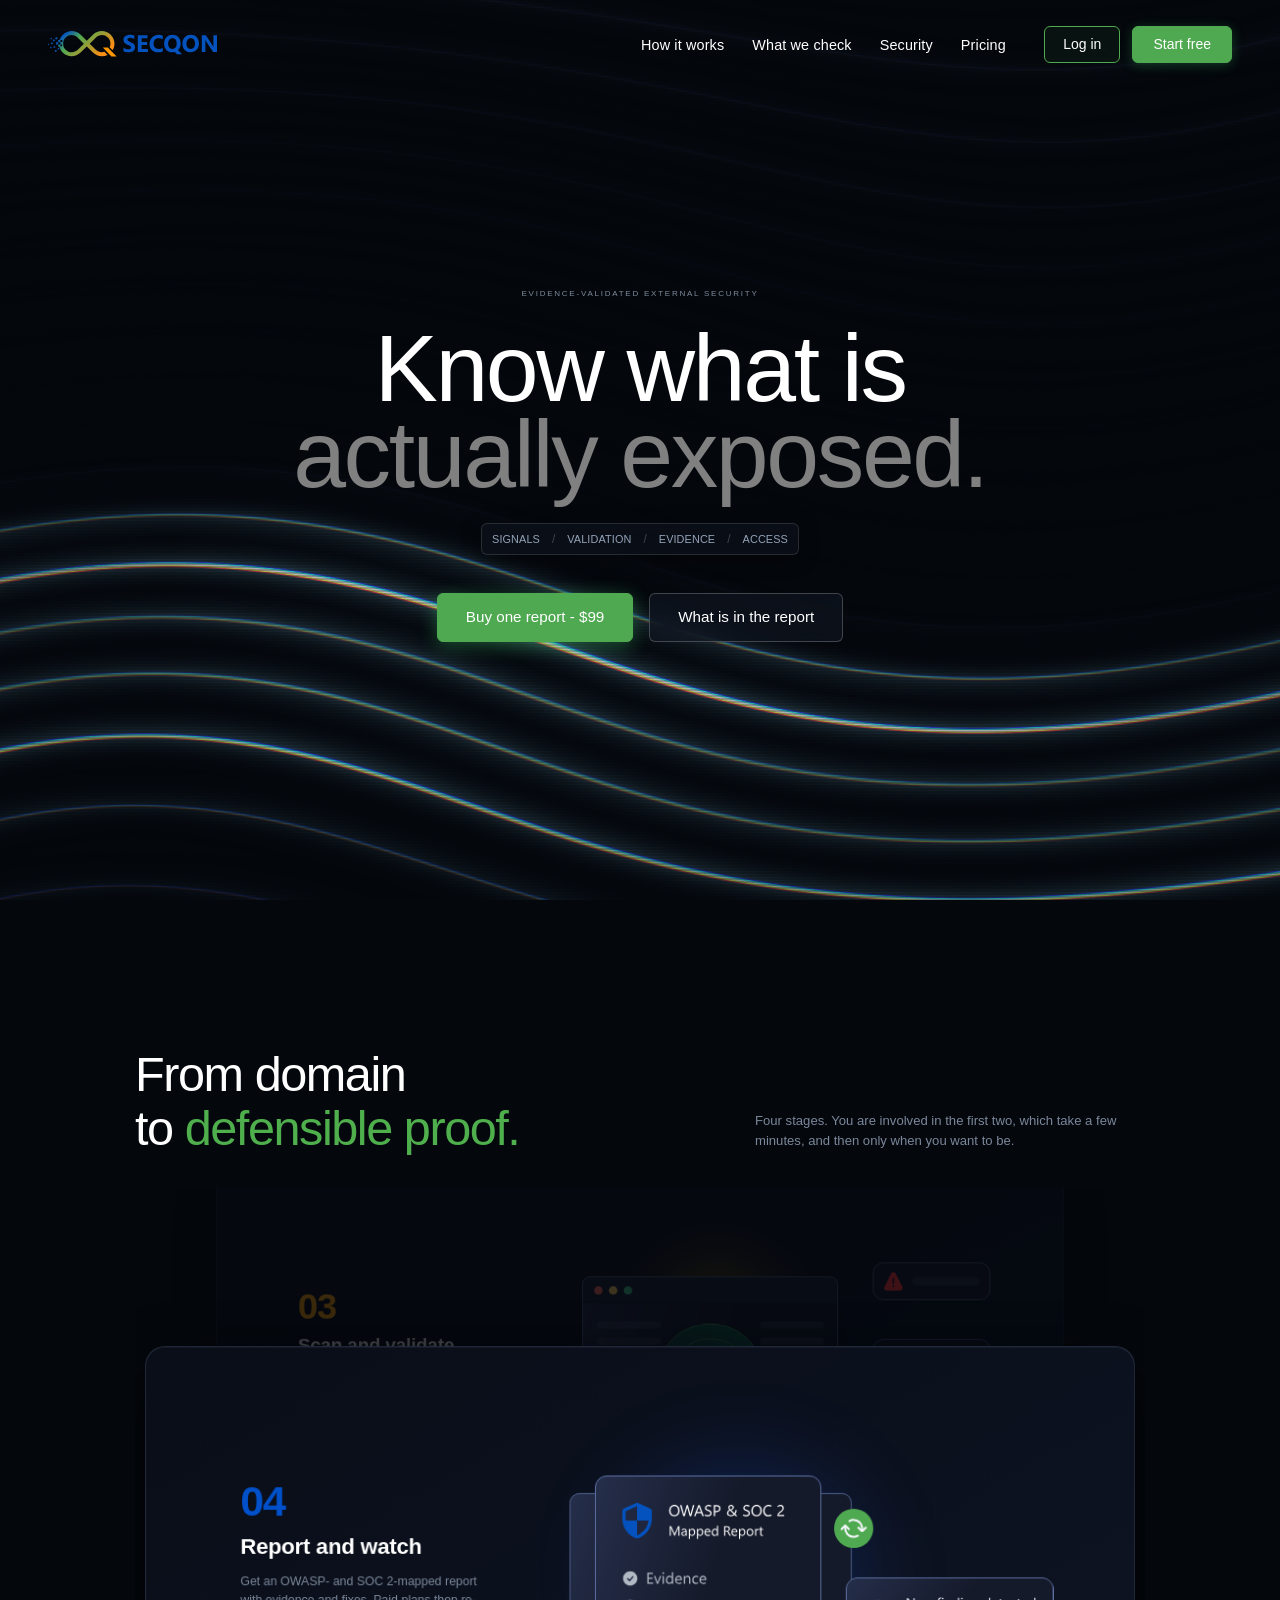
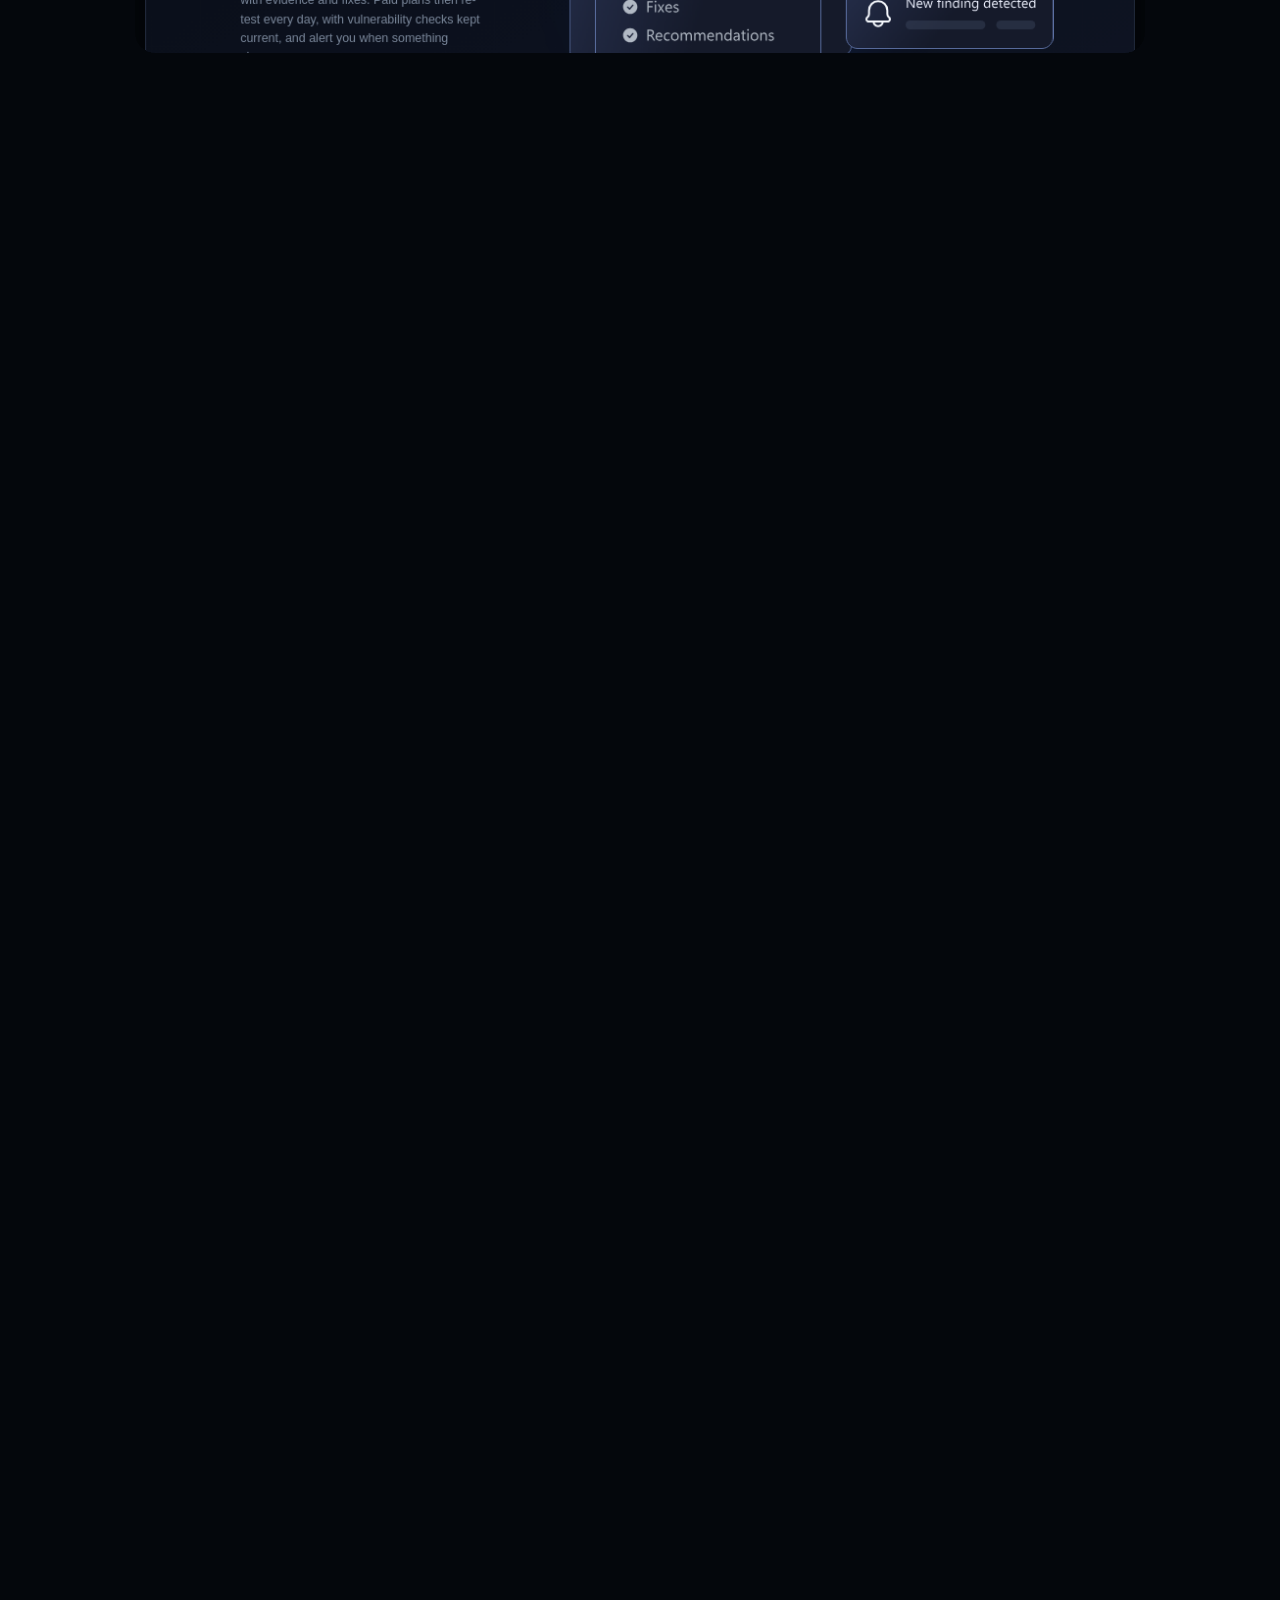
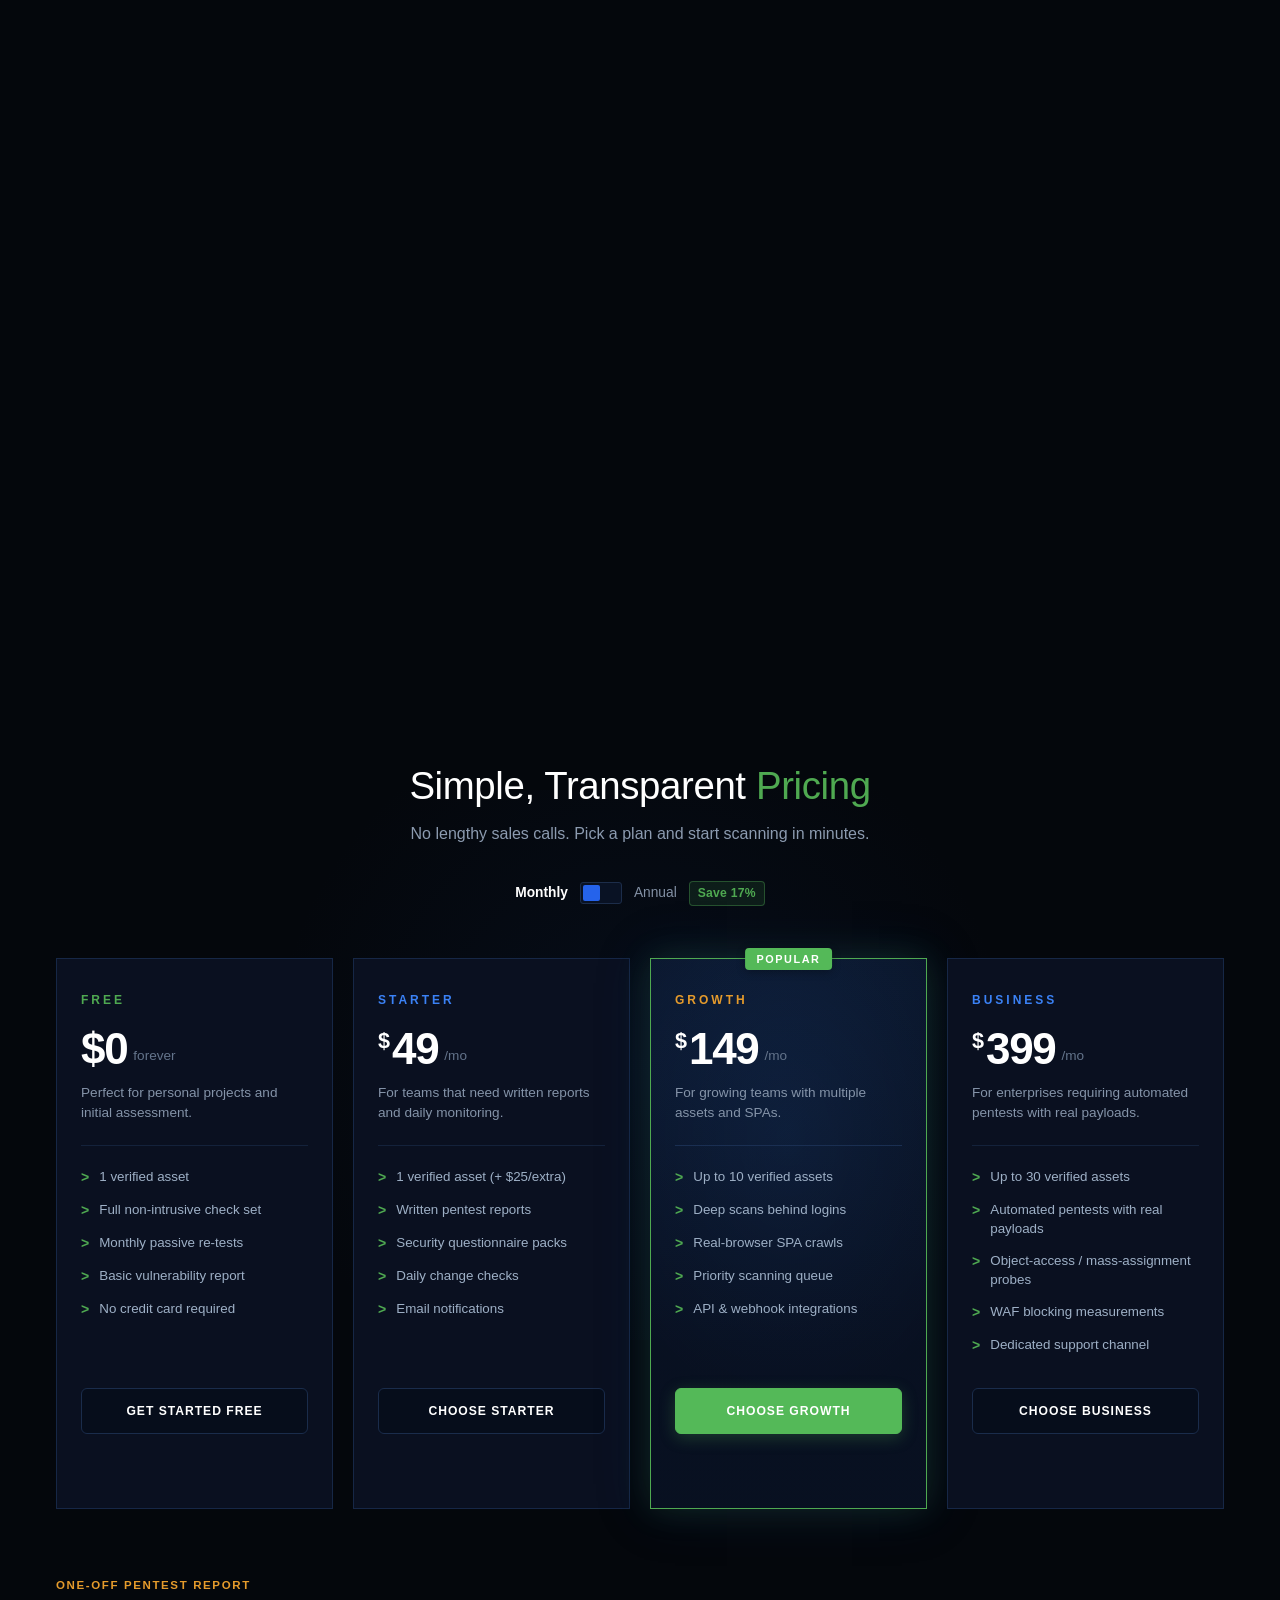
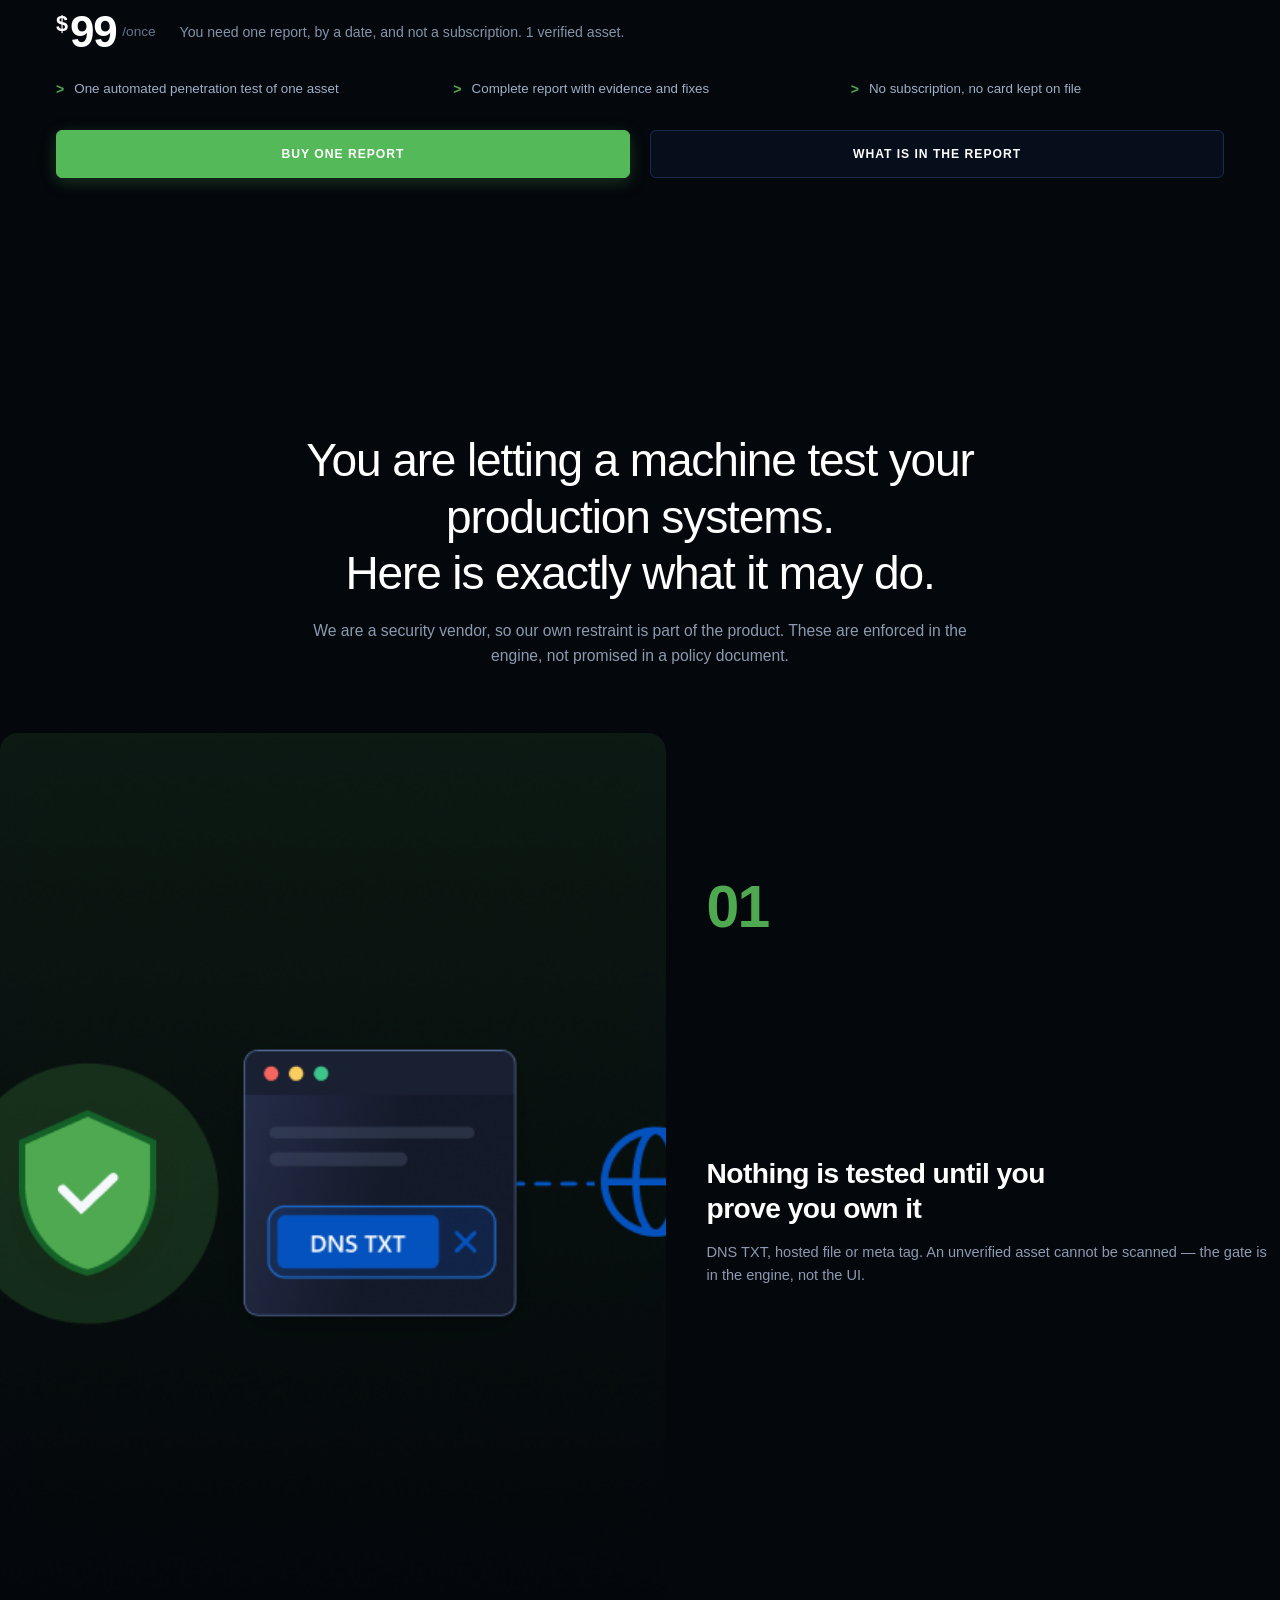
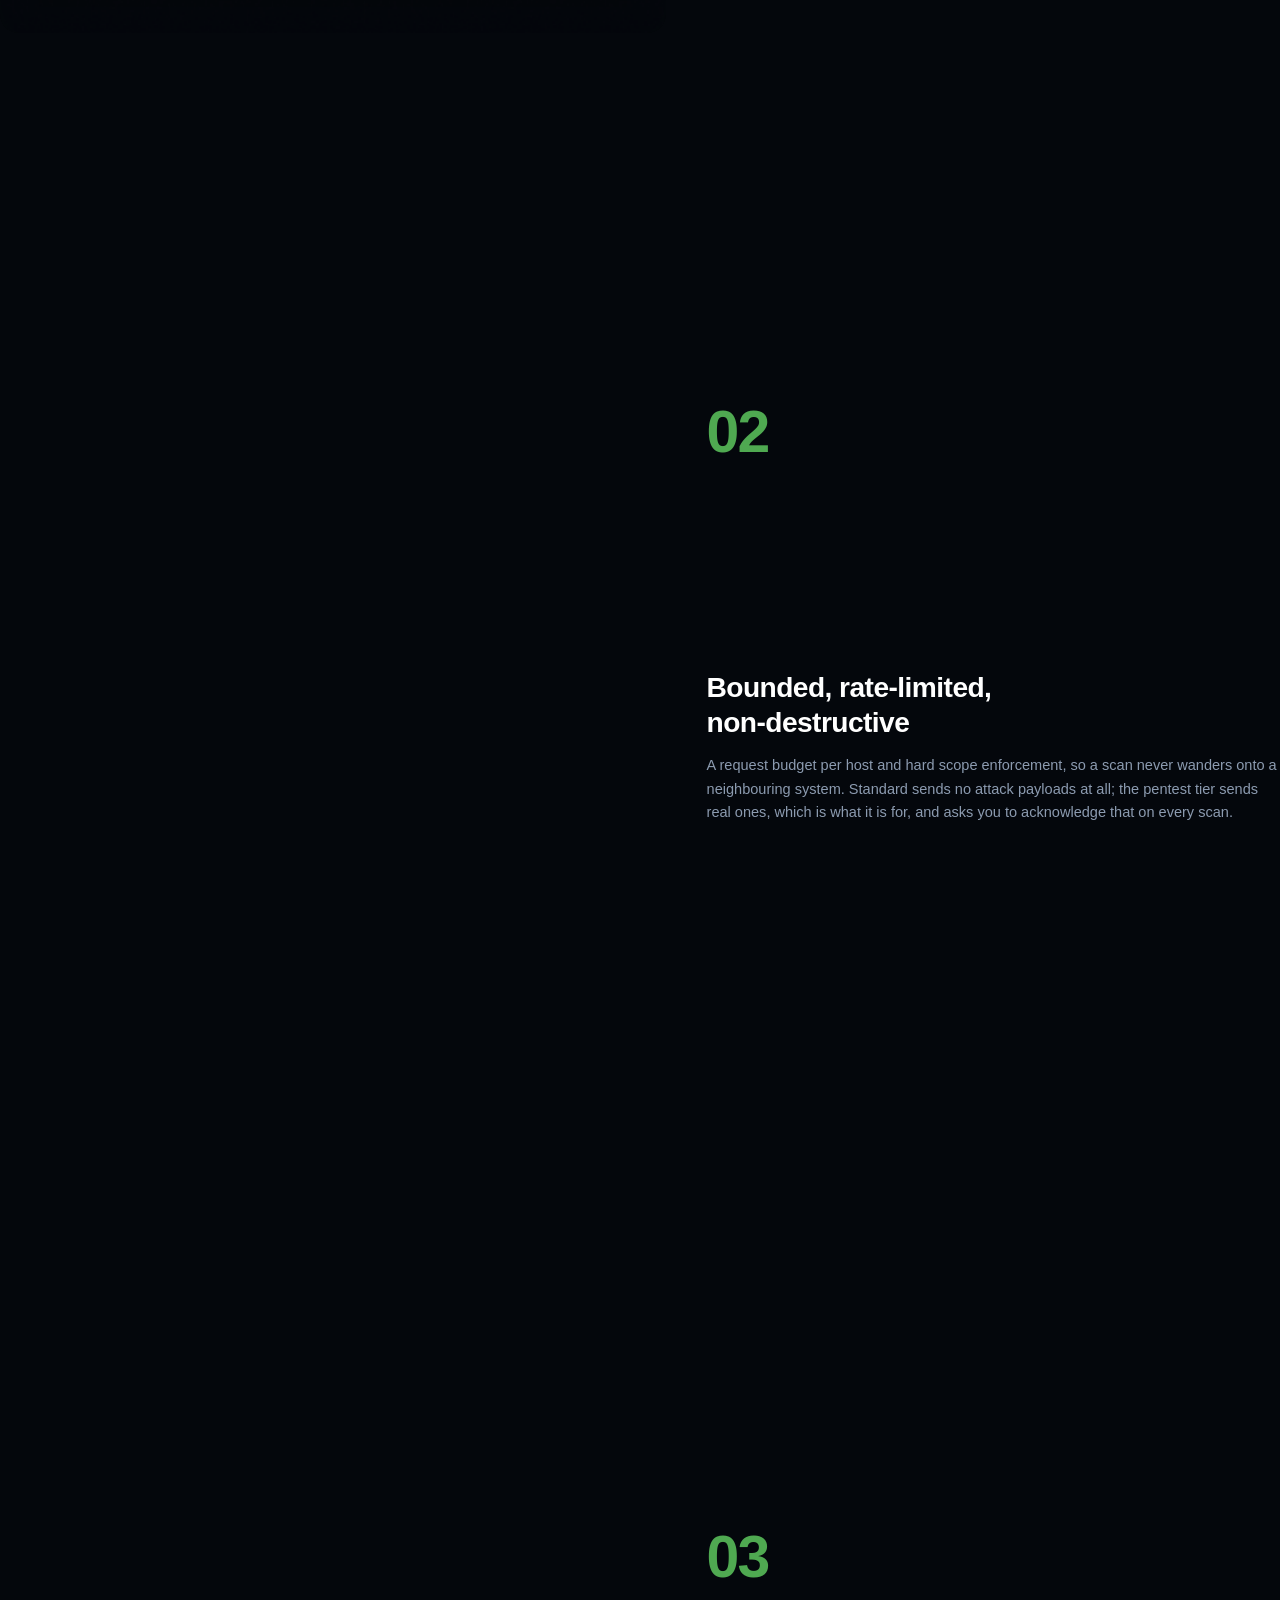
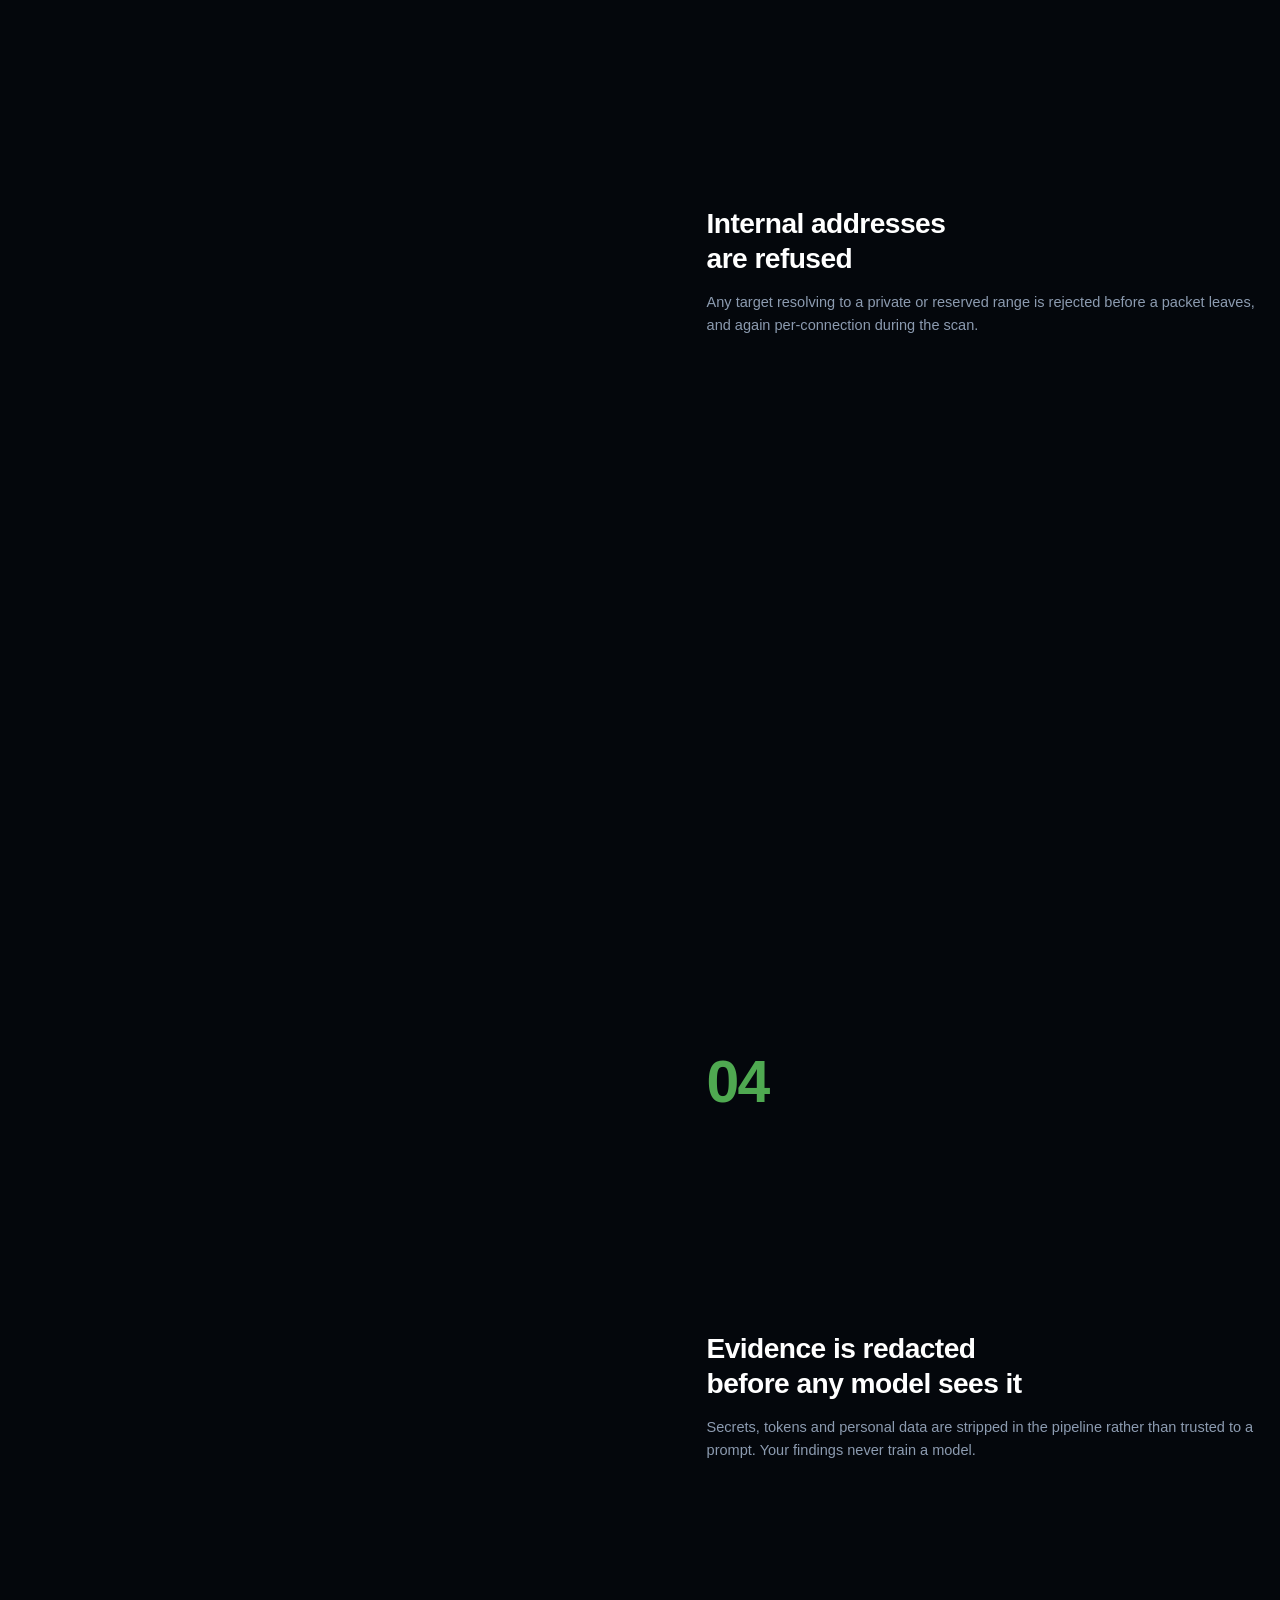
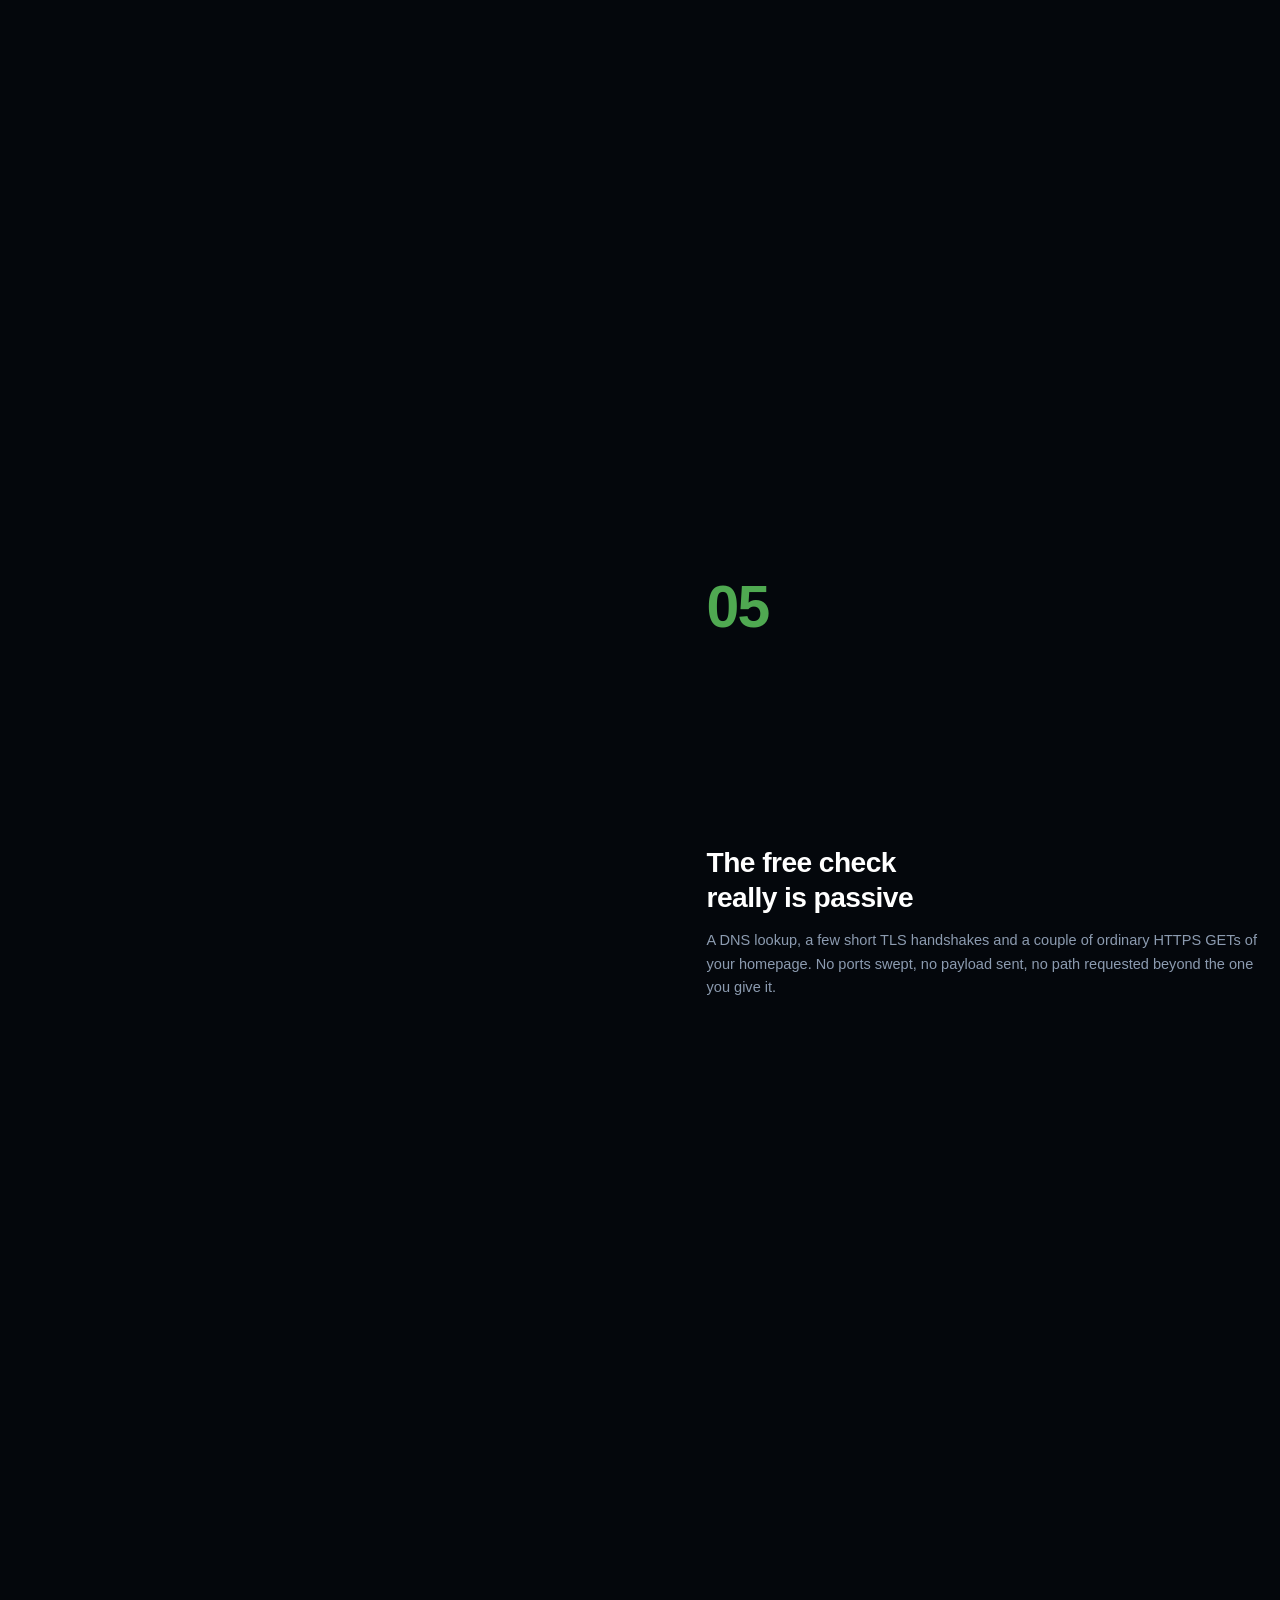
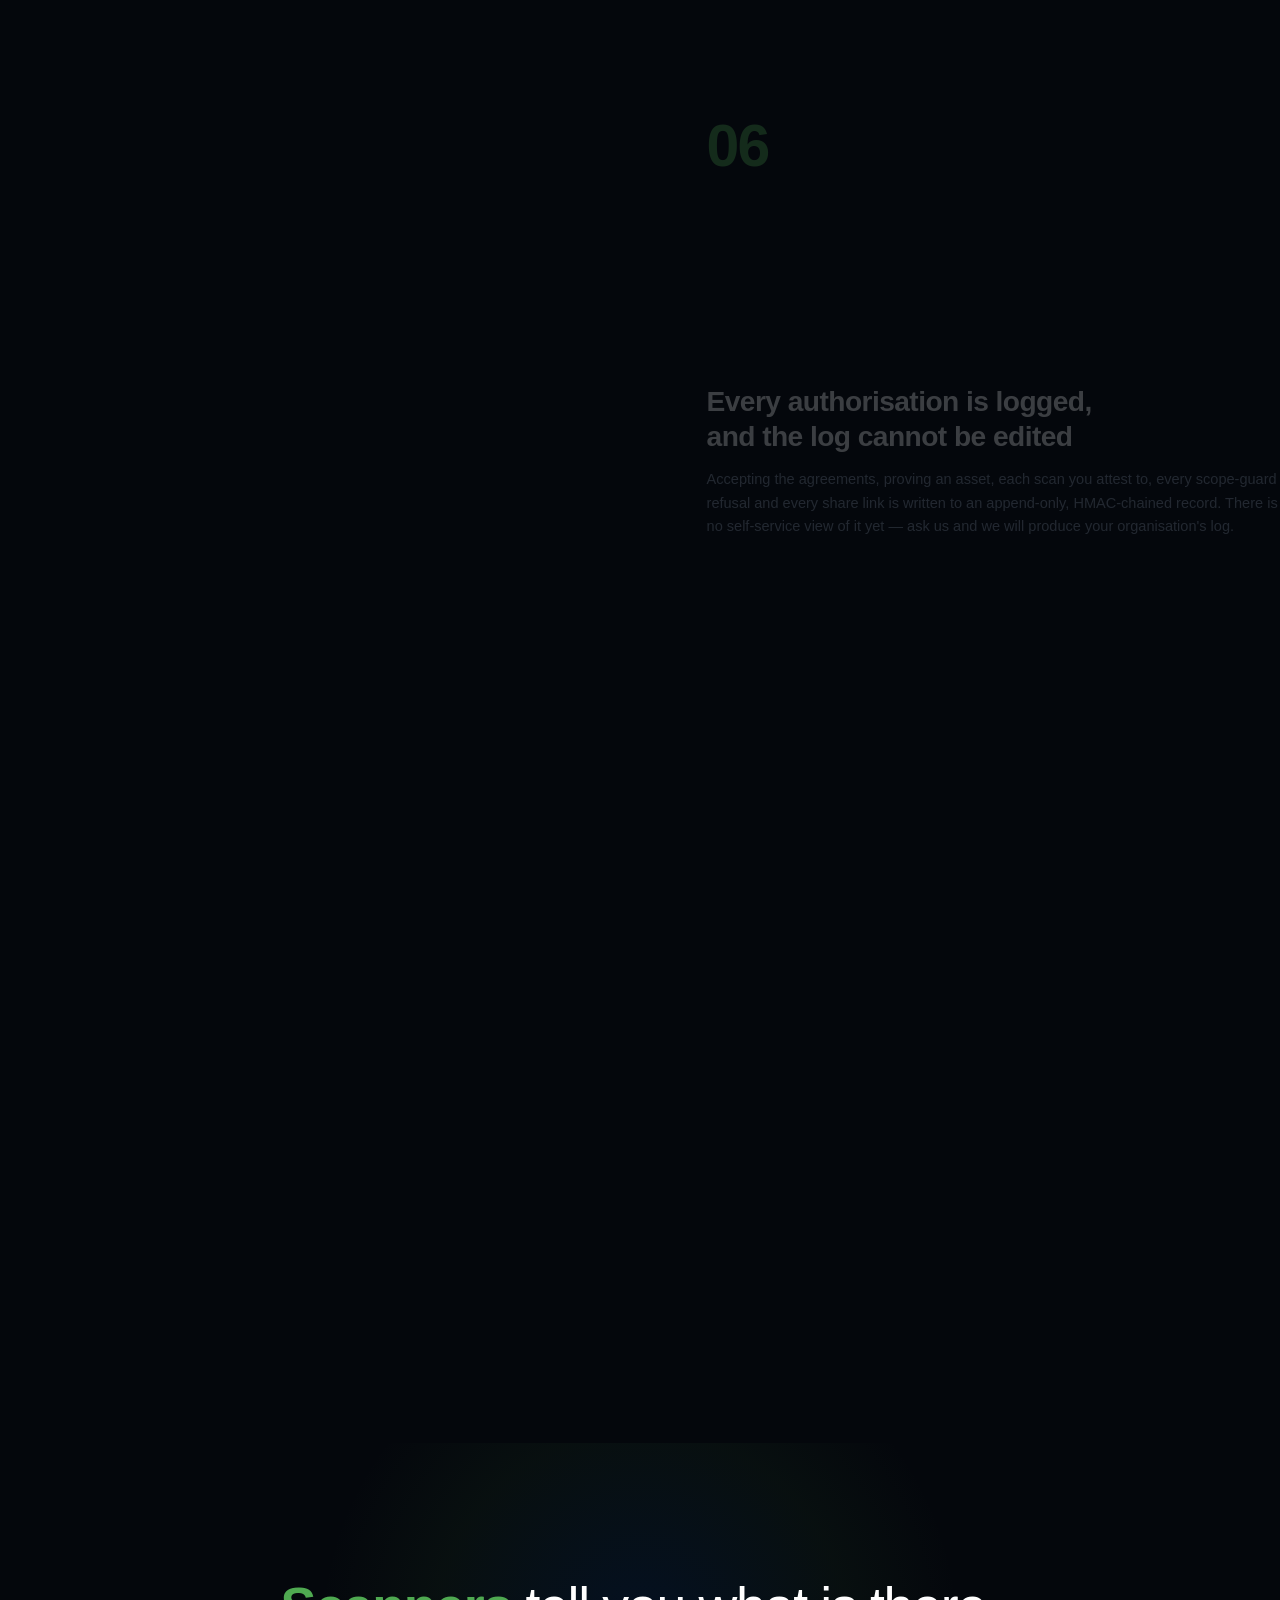
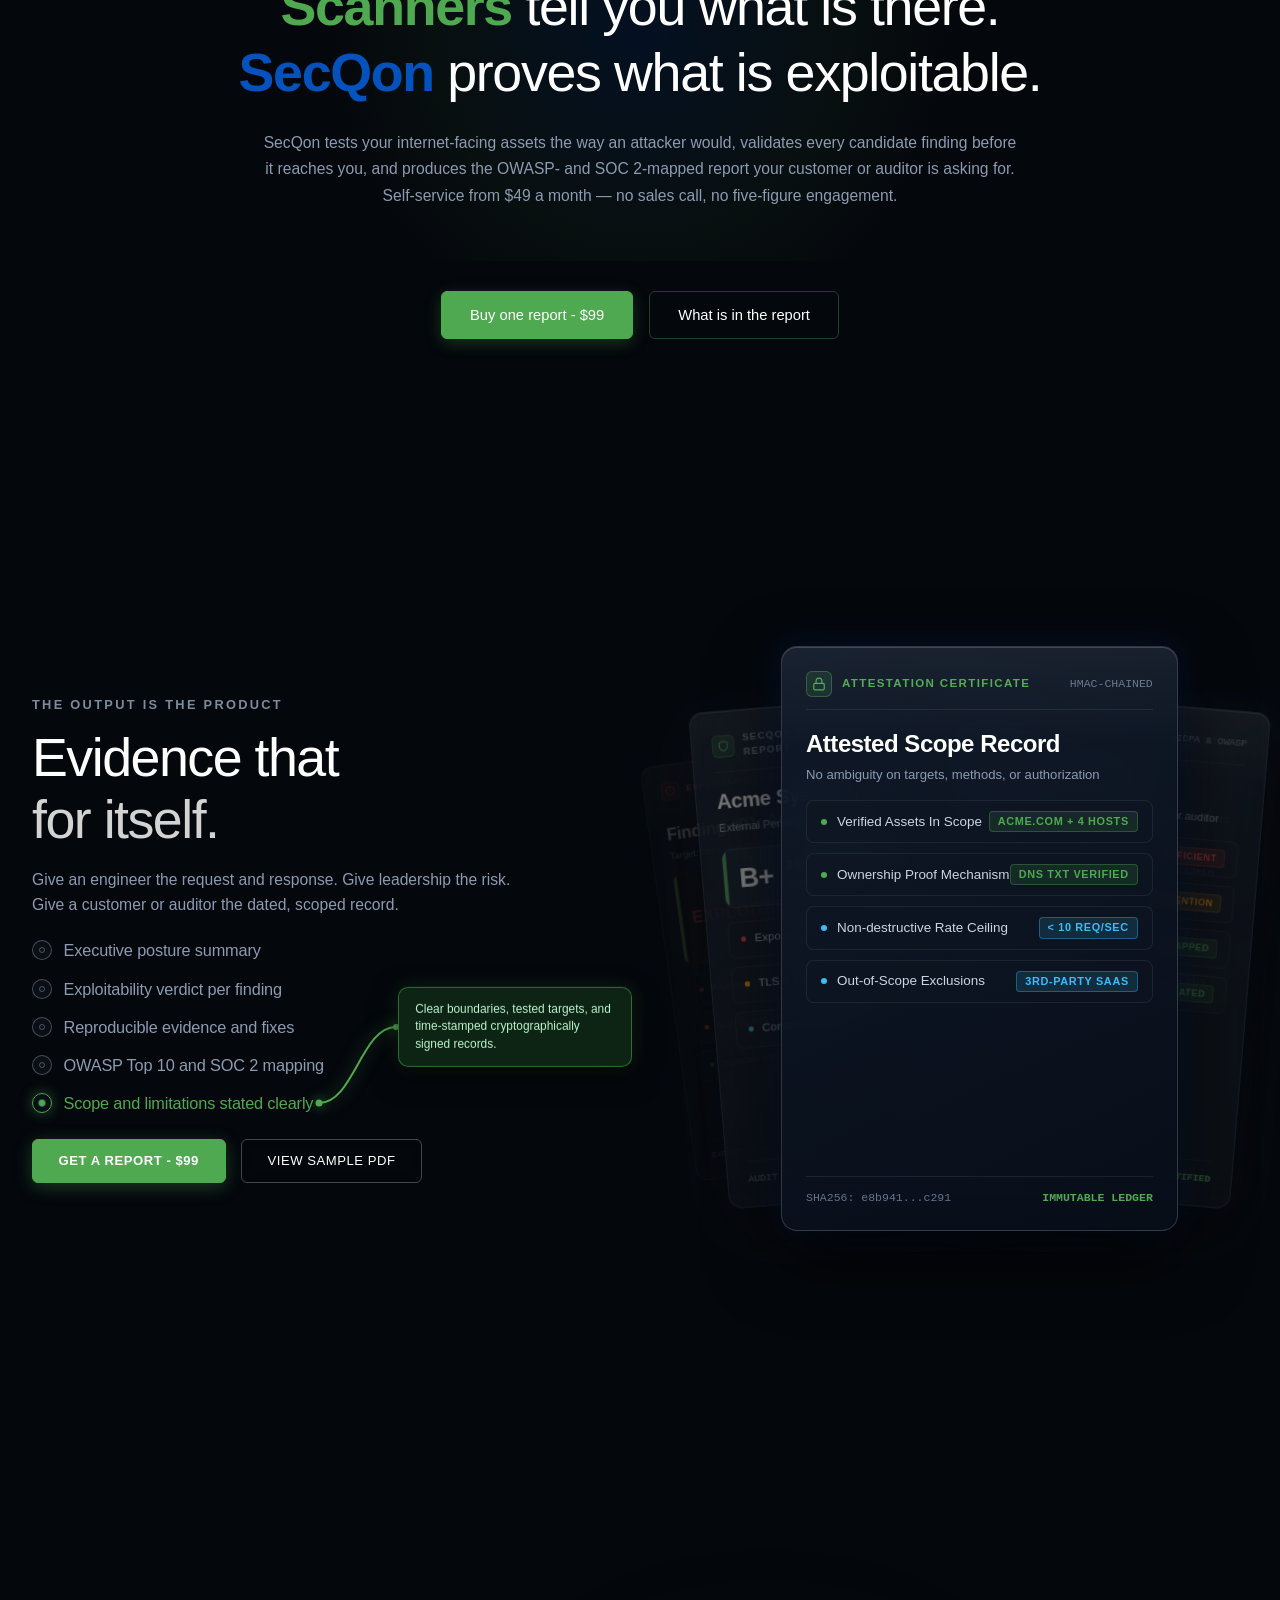
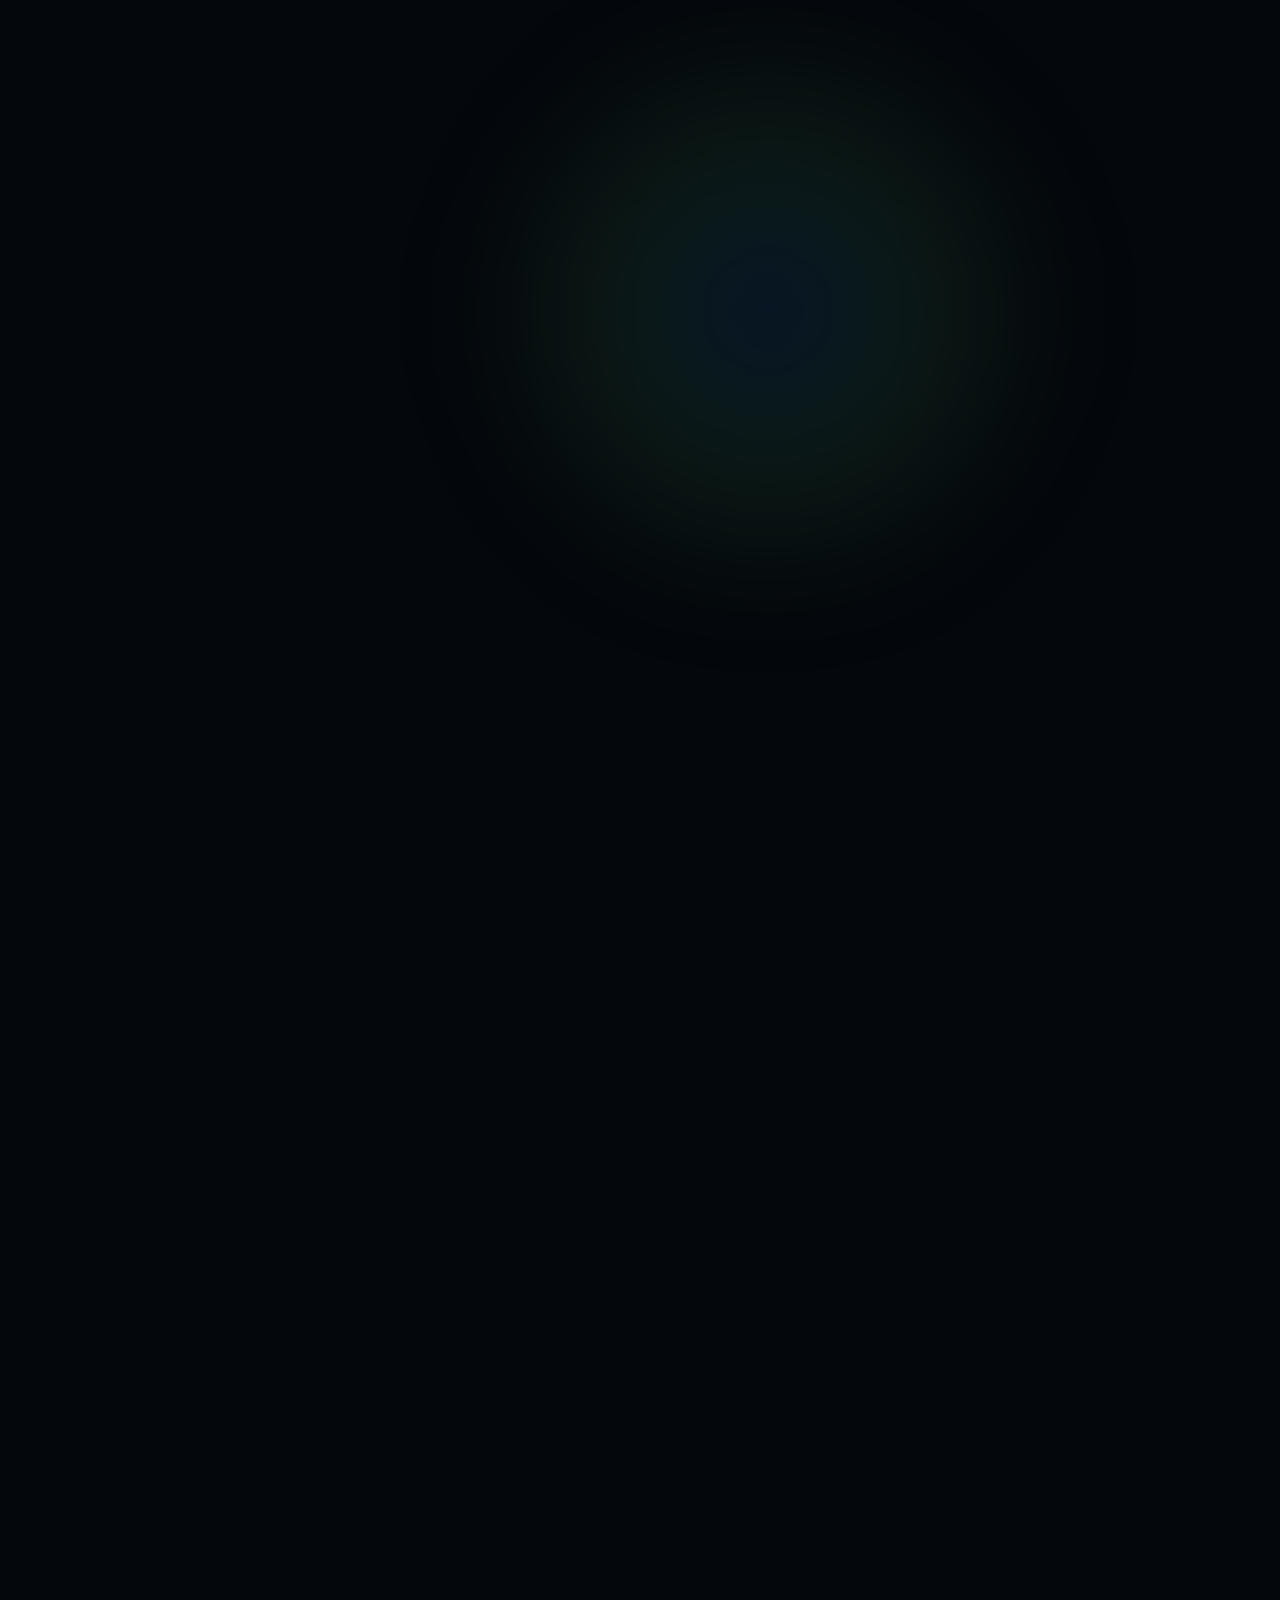
==== commit ce81ff45: "feat: add evidence section and footer components with interactive card deck" ====
--- a/index.html
+++ b/index.html
@@ -1102,14 +1102,14 @@
     <!-- Evidence Section: The Output is the Product / Evidence that speaks for itself -->
     <section class="evidence-section" id="report-details">
       <div class="evidence-scroll-track" id="evidenceScrollTrack">
-        <div class="evidence-sticky-wrapper">
+        <div class="evidence-sticky-wrapper" id="evidenceStickyWrapper">
           <div class="container evidence-container">
 
             <div class="evidence-content-col">
               <span class="evidence-eyebrow">THE OUTPUT IS THE PRODUCT</span>
               <h2 class="evidence-title">
                 Evidence that<br>
-                speaks for itself.
+                <span style="color: lightgray;">for itself.</span>
               </h2>
               <p class="evidence-desc">
                 Give an engineer the request and response. Give leadership the risk.<br>
@@ -1182,319 +1182,383 @@
               <div class="evidence-cards-deck" id="evidenceCardsDeck">
 
                 <div class="evidence-card cards" id="card-0" data-card-index="0" role="tabpanel">
-
-                  <div class="card-mockup-content">
-                    <div class="card-header-bar">
-                      <div class="card-brand-lockup">
-                        <div class="card-brand-icon">
-                          <svg width="14" height="14" viewBox="0 0 24 24" fill="none" stroke="currentColor"
-                            stroke-width="2">
-                            <path d="M12 22s8-4 8-10V5l-8-3-8 3v7c0 6 8 10 8 10z" />
-                          </svg>
-                        </div>
-                        <span class="card-brand-tag">SECQON QUALITY REPORT</span>
-                      </div>
-                      <span class="card-header-meta">#SQ-8821 • OCT 2026</span>
-                    </div>
-
-                    <div class="card-title-group">
-                      <h3 class="card-entity-title">Acme Systems</h3>
-                      <p class="card-entity-sub">External Perimeter &amp; Attack Surface Audit</p>
-                    </div>
-
-                    <div class="card-score-banner">
-                      <div class="score-left-wrap">
-                        <span class="score-grade">B+</span>
-                        <div class="score-desc-wrap">
-                          <span class="score-desc-title">2 findings require attention</span>
-                          <span class="score-desc-status">Moderate Risk Rating</span>
-                        </div>
-                      </div>
-                      <div class="score-radar-wrap" title="Continuous surface monitoring">
-                        <div class="radar-circle-outer"></div>
-                        <div class="radar-circle-inner"></div>
-                        <div class="radar-dot"></div>
-                      </div>
-                    </div>
-
-                    <div class="card-findings-list">
-                      <div class="card-finding-row">
-                        <div class="finding-title-wrap">
-                          <span class="finding-dot red"></span>
-                          <span>Exposed admin API endpoint</span>
-                        </div>
-                        <span class="finding-badge badge-high">HIGH</span>
-                      </div>
-                      <div class="card-finding-row">
-                        <div class="finding-title-wrap">
-                          <span class="finding-dot amber"></span>
-                          <span>TLS 1.1 cipher suites enabled</span>
-                        </div>
-                        <span class="finding-badge badge-med">MED</span>
-                      </div>
-                      <div class="card-finding-row">
-                        <div class="finding-title-wrap">
-                          <span class="finding-dot blue"></span>
-                          <span>Content-Security-Policy missing</span>
-                        </div>
-                        <span class="finding-badge badge-low">LOW</span>
-                      </div>
-                    </div>
-                  </div>
-
-                  <div class="card-footer-bar">
-                    <span>AUDIT SCOPE: 1 APEX, 4 SUBDOMAINS</span>
-                    <div class="card-footer-badge">
-                      <svg width="12" height="12" viewBox="0 0 24 24" fill="none" stroke="currentColor"
-                        stroke-width="2.5">
-                        <polyline points="20 6 9 17 4 12" />
-                      </svg>
-                      <span>SOC 2 MAPPED</span>
+                  <!-- Mobile Slide Stage Header (Point + Details) -->
+                  <div class="evidence-card-stage-header">
+                    <div class="evidence-stage-point">
+                      <span class="point-radio"></span>
+                      <span class="point-label">Executive posture summary</span>
+                    </div>
+                    <div class="evidence-stage-callout">
+                      <span class="evidence-callout-text">Mapped to the Trust Services criteria your auditor works from.</span>
+                    </div>
+                  </div>
+
+                  <div class="card-inner-box">
+                    <div class="card-mockup-content">
+                      <div class="card-header-bar">
+                        <div class="card-brand-lockup">
+                          <div class="card-brand-icon">
+                            <svg width="14" height="14" viewBox="0 0 24 24" fill="none" stroke="currentColor"
+                              stroke-width="2">
+                              <path d="M12 22s8-4 8-10V5l-8-3-8 3v7c0 6 8 10 8 10z" />
+                            </svg>
+                          </div>
+                          <span class="card-brand-tag">SECQON QUALITY REPORT</span>
+                        </div>
+                        <span class="card-header-meta">#SQ-8821 • OCT 2026</span>
+                      </div>
+
+                      <div class="card-title-group">
+                        <h3 class="card-entity-title">Acme Systems</h3>
+                        <p class="card-entity-sub">External Perimeter &amp; Attack Surface Audit</p>
+                      </div>
+
+                      <div class="card-score-banner">
+                        <div class="score-left-wrap">
+                          <span class="score-grade">B+</span>
+                          <div class="score-desc-wrap">
+                            <span class="score-desc-title">2 findings require attention</span>
+                            <span class="score-desc-status">Moderate Risk Rating</span>
+                          </div>
+                        </div>
+                        <div class="score-radar-wrap" title="Continuous surface monitoring">
+                          <div class="radar-circle-outer"></div>
+                          <div class="radar-circle-inner"></div>
+                          <div class="radar-dot"></div>
+                        </div>
+                      </div>
+
+                      <div class="card-findings-list">
+                        <div class="card-finding-row">
+                          <div class="finding-title-wrap">
+                            <span class="finding-dot red"></span>
+                            <span>Exposed admin API endpoint</span>
+                          </div>
+                          <span class="finding-badge badge-high">HIGH</span>
+                        </div>
+                        <div class="card-finding-row">
+                          <div class="finding-title-wrap">
+                            <span class="finding-dot amber"></span>
+                            <span>TLS 1.1 cipher suites enabled</span>
+                          </div>
+                          <span class="finding-badge badge-med">MED</span>
+                        </div>
+                        <div class="card-finding-row">
+                          <div class="finding-title-wrap">
+                            <span class="finding-dot blue"></span>
+                            <span>Content-Security-Policy missing</span>
+                          </div>
+                          <span class="finding-badge badge-low">LOW</span>
+                        </div>
+                      </div>
+                    </div>
+
+                    <div class="card-footer-bar">
+                      <span>AUDIT SCOPE: 1 APEX, 4 SUBDOMAINS</span>
+                      <div class="card-footer-badge">
+                        <svg width="12" height="12" viewBox="0 0 24 24" fill="none" stroke="currentColor"
+                          stroke-width="2.5">
+                          <polyline points="20 6 9 17 4 12" />
+                        </svg>
+                        <span>SOC 2 MAPPED</span>
+                      </div>
                     </div>
                   </div>
                 </div>
 
 
                 <div class="evidence-card cards" id="card-1" data-card-index="1" role="tabpanel">
-                  <div class="card-mockup-content">
-                    <div class="card-header-bar">
-                      <div class="card-brand-lockup">
-                        <div class="card-brand-icon"
-                          style="color: #ef4444; background: rgba(239, 68, 68, 0.15); border-color: rgba(239, 68, 68, 0.4);">
-                          <svg width="14" height="14" viewBox="0 0 24 24" fill="none" stroke="currentColor"
-                            stroke-width="2">
-                            <circle cx="12" cy="12" r="10" />
-                            <line x1="12" y1="8" x2="12" y2="12" />
-                            <line x1="12" y1="16" x2="12.01" y2="16" />
-                          </svg>
-                        </div>
-                        <span class="card-brand-tag" style="color: #f87171;">EXPLOITABILITY ENGINE</span>
-                      </div>
-                      <span class="card-header-meta">CVSS 8.8 HIGH</span>
-                    </div>
-
-                    <div class="card-title-group">
-                      <h3 class="card-entity-title">Finding #01: Admin Route</h3>
-                      <p class="card-entity-sub">Target: https://api.acme.com/v1/admin/export</p>
-                    </div>
-
-                    <div class="card-score-banner"
-                      style="border-left-color: #ef4444; background: rgba(38, 20, 26, 0.65);">
-                      <div class="score-left-wrap">
-                        <span class="score-grade"
-                          style="font-size: 1.45rem; color: #ef4444; letter-spacing: 0.02em;">EXPLOITABLE</span>
-                        <div class="score-desc-wrap">
-                          <span class="score-desc-title">Real Payload Execution Confirmed</span>
-                          <span class="score-desc-status">0 False Positives • Proven Bypass</span>
-                        </div>
-                      </div>
-                    </div>
-
-                    <div class="card-findings-list">
-                      <div class="card-finding-row">
-                        <div class="finding-title-wrap">
-                          <span class="finding-dot red"></span>
-                          <span>Payload response status</span>
-                        </div>
-                        <span class="finding-badge badge-high">HTTP 200 OK</span>
-                      </div>
-                      <div class="card-finding-row">
-                        <div class="finding-title-wrap">
-                          <span class="finding-dot amber"></span>
-                          <span>Auth bypass vector</span>
-                        </div>
-                        <span class="finding-badge badge-med">HEADER SPOOF</span>
-                      </div>
-                      <div class="card-finding-row">
+                  <!-- Mobile Slide Stage Header (Point + Details) -->
+                  <div class="evidence-card-stage-header">
+                    <div class="evidence-stage-point">
+                      <span class="point-radio"></span>
+                      <span class="point-label">Exploitability verdict per finding</span>
+                    </div>
+                    <div class="evidence-stage-callout">
+                      <span class="evidence-callout-text">Every finding tested with real payloads to confirm actual exploitability.</span>
+                    </div>
+                  </div>
+
+                  <div class="card-inner-box">
+                    <div class="card-mockup-content">
+                      <div class="card-header-bar">
+                        <div class="card-brand-lockup">
+                          <div class="card-brand-icon"
+                            style="color: #ef4444; background: rgba(239, 68, 68, 0.15); border-color: rgba(239, 68, 68, 0.4);">
+                            <svg width="14" height="14" viewBox="0 0 24 24" fill="none" stroke="currentColor"
+                              stroke-width="2">
+                              <circle cx="12" cy="12" r="10" />
+                              <line x1="12" y1="8" x2="12" y2="12" />
+                              <line x1="12" y1="16" x2="12.01" y2="16" />
+                            </svg>
+                          </div>
+                          <span class="card-brand-tag" style="color: #f87171;">EXPLOITABILITY ENGINE</span>
+                        </div>
+                        <span class="card-header-meta">CVSS 8.8 HIGH</span>
+                      </div>
+
+                      <div class="card-title-group">
+                        <h3 class="card-entity-title">Finding #01: Admin Route</h3>
+                        <p class="card-entity-sub">Target: https://api.acme.com/v1/admin/export</p>
+                      </div>
+
+                      <div class="card-score-banner"
+                        style="border-left-color: #ef4444; background: rgba(38, 20, 26, 0.65);">
+                        <div class="score-left-wrap">
+                          <span class="score-grade"
+                            style="font-size: 1.45rem; color: #ef4444; letter-spacing: 0.02em;">EXPLOITABLE</span>
+                          <div class="score-desc-wrap">
+                            <span class="score-desc-title">Real Payload Execution Confirmed</span>
+                            <span class="score-desc-status">0 False Positives • Proven Bypass</span>
+                          </div>
+                        </div>
+                      </div>
+
+                      <div class="card-findings-list">
+                        <div class="card-finding-row">
+                          <div class="finding-title-wrap">
+                            <span class="finding-dot red"></span>
+                            <span>Payload response status</span>
+                          </div>
+                          <span class="finding-badge badge-high">HTTP 200 OK</span>
+                        </div>
+                        <div class="card-finding-row">
+                          <div class="finding-title-wrap">
+                            <span class="finding-dot amber"></span>
+                            <span>Auth bypass vector</span>
+                          </div>
+                          <span class="finding-badge badge-med">HEADER SPOOF</span>
+                        </div>
+                        <div class="card-finding-row">
+                          <div class="finding-title-wrap">
+                            <span class="finding-dot green"></span>
+                            <span>Impacted permission roles</span>
+                          </div>
+                          <span class="finding-badge badge-ok">SUPER-ADMIN</span>
+                        </div>
+                      </div>
+                    </div>
+
+                    <div class="card-footer-bar">
+                      <span>EXECUTION BOUND: SAFE NON-DESTRUCTIVE</span>
+                      <div class="card-footer-badge">
+                        <span>HMAC ATTESTED</span>
+                      </div>
+                    </div>
+                  </div>
+                </div>
+
+
+                <div class="evidence-card cards" id="card-2" data-card-index="2" role="tabpanel">
+                  <!-- Mobile Slide Stage Header (Point + Details) -->
+                  <div class="evidence-card-stage-header">
+                    <div class="evidence-stage-point">
+                      <span class="point-radio"></span>
+                      <span class="point-label">Reproducible evidence and fixes</span>
+                    </div>
+                    <div class="evidence-stage-callout">
+                      <span class="evidence-callout-text">Full curl commands, request/response headers, and copy-paste remediation.</span>
+                    </div>
+                  </div>
+
+                  <div class="card-inner-box">
+                    <div class="card-mockup-content">
+                      <div class="card-header-bar">
+                        <div class="card-brand-lockup">
+                          <div class="card-brand-icon"
+                            style="color: #38bdf8; background: rgba(56, 189, 248, 0.15); border-color: rgba(56, 189, 248, 0.4);">
+                            <svg width="14" height="14" viewBox="0 0 24 24" fill="none" stroke="currentColor"
+                              stroke-width="2">
+                              <polyline points="16 18 22 12 16 6" />
+                              <polyline points="8 6 2 12 8 18" />
+                            </svg>
+                          </div>
+                          <span class="card-brand-tag" style="color: #7dd3fc;">EVIDENCE &amp; REMEDIATION</span>
+                        </div>
+                        <span class="card-header-meta">REPRO_V1.CURL</span>
+                      </div>
+
+                      <div class="card-title-group">
+                        <h3 class="card-entity-title">Exact Proof &amp; Patch</h3>
+                        <p class="card-entity-sub">Give developers the command to reproduce and the fix to apply</p>
+                      </div>
+
+                      <div class="card-code-block">
+                        <div><span class="code-prompt">$ </span><span class="code-kw">curl</span> <span
+                            class="code-arg">-X GET https://api.acme.com/v1/admin \</span></div>
+                        <div style="padding-left: 14px;"><span class="code-arg">-H "X-Forwarded-Host:
+                            internal.acme"</span></div>
+                        <div class="code-out">&lt; HTTP/2 200 OK<br>&lt; {"status":"authorized","role":"admin"}</div>
+                      </div>
+
+                      <div class="card-finding-row"
+                        style="background: rgba(16, 38, 22, 0.6); border-color: rgba(79, 169, 81, 0.3);">
                         <div class="finding-title-wrap">
                           <span class="finding-dot green"></span>
-                          <span>Impacted permission roles</span>
-                        </div>
-                        <span class="finding-badge badge-ok">SUPER-ADMIN</span>
-                      </div>
-                    </div>
-                  </div>
-
-                  <div class="card-footer-bar">
-                    <span>EXECUTION BOUND: SAFE NON-DESTRUCTIVE</span>
-                    <div class="card-footer-badge">
-                      <span>HMAC ATTESTED</span>
-                    </div>
-                  </div>
-                </div>
-
-
-                <div class="evidence-card cards" id="card-2" data-card-index="2" role="tabpanel">
-                  <div class="card-mockup-content">
-                    <div class="card-header-bar">
-                      <div class="card-brand-lockup">
-                        <div class="card-brand-icon"
-                          style="color: #38bdf8; background: rgba(56, 189, 248, 0.15); border-color: rgba(56, 189, 248, 0.4);">
-                          <svg width="14" height="14" viewBox="0 0 24 24" fill="none" stroke="currentColor"
-                            stroke-width="2">
-                            <polyline points="16 18 22 12 16 6" />
-                            <polyline points="8 6 2 12 8 18" />
-                          </svg>
-                        </div>
-                        <span class="card-brand-tag" style="color: #7dd3fc;">EVIDENCE &amp; REMEDIATION</span>
-                      </div>
-                      <span class="card-header-meta">REPRO_V1.CURL</span>
-                    </div>
-
-                    <div class="card-title-group">
-                      <h3 class="card-entity-title">Exact Proof &amp; Patch</h3>
-                      <p class="card-entity-sub">Give developers the command to reproduce and the fix to apply</p>
-                    </div>
-
-                    <div class="card-code-block">
-                      <div><span class="code-prompt">$ </span><span class="code-kw">curl</span> <span
-                          class="code-arg">-X GET https://api.acme.com/v1/admin \</span></div>
-                      <div style="padding-left: 14px;"><span class="code-arg">-H "X-Forwarded-Host:
-                          internal.acme"</span></div>
-                      <div class="code-out">&lt; HTTP/2 200 OK<br>&lt; {"status":"authorized","role":"admin"}</div>
-                    </div>
-
-                    <div class="card-finding-row"
-                      style="background: rgba(16, 38, 22, 0.6); border-color: rgba(79, 169, 81, 0.3);">
-                      <div class="finding-title-wrap">
-                        <span class="finding-dot green"></span>
-                        <span style="color: #bbf7d0; font-family: monospace; font-size: 0.8rem;">+ proxy_set_header
-                          X-Forwarded-Host $host;</span>
-                      </div>
-                      <span class="finding-badge badge-ok">FIX READY</span>
-                    </div>
-                  </div>
-
-                  <div class="card-footer-bar">
-                    <span>ONE-CLICK INSTANT RE-TEST</span>
-                    <div class="card-footer-badge">
-                      <span>PASSIVE VERIFY</span>
+                          <span style="color: #bbf7d0; font-family: monospace; font-size: 0.8rem;">+ proxy_set_header
+                            X-Forwarded-Host $host;</span>
+                        </div>
+                        <span class="finding-badge badge-ok">FIX READY</span>
+                      </div>
+                    </div>
+
+                    <div class="card-footer-bar">
+                      <span>ONE-CLICK INSTANT RE-TEST</span>
+                      <div class="card-footer-badge">
+                        <span>PASSIVE VERIFY</span>
+                      </div>
                     </div>
                   </div>
                 </div>
 
 
                 <div class="evidence-card cards" id="card-3" data-card-index="3" role="tabpanel">
-                  <div class="card-mockup-content">
-                    <div class="card-header-bar">
-                      <div class="card-brand-lockup">
-                        <div class="card-brand-icon"
-                          style="color: #a855f7; background: rgba(168, 85, 247, 0.15); border-color: rgba(168, 85, 247, 0.4);">
-                          <svg width="14" height="14" viewBox="0 0 24 24" fill="none" stroke="currentColor"
-                            stroke-width="2">
-                            <path d="M14 2H6a2 2 0 0 0-2 2v16a2 2 0 0 0 2 2h12a2 2 0 0 0 2-2V8z" />
-                            <polyline points="14 2 14 8 20 8" />
-                          </svg>
-                        </div>
-                        <span class="card-brand-tag" style="color: #c084fc;">AUDITOR CROSS-WALK</span>
-                      </div>
-                      <span class="card-header-meta">AICPA &amp; OWASP</span>
-                    </div>
-
-                    <div class="card-title-group">
-                      <h3 class="card-entity-title">Compliance Mapping</h3>
-                      <p class="card-entity-sub">Dated, scoped findings mapped directly for your auditor</p>
-                    </div>
-
-                    <div class="card-findings-list">
-                      <div class="card-finding-row">
-                        <div class="finding-title-wrap">
-                          <span class="finding-dot red"></span>
-                          <span>OWASP A01:2021 — Broken Access</span>
-                        </div>
-                        <span class="finding-badge badge-high">DEFICIENT</span>
-                      </div>
-                      <div class="card-finding-row">
-                        <div class="finding-title-wrap">
-                          <span class="finding-dot amber"></span>
-                          <span>OWASP A05:2021 — Security Misconfig</span>
-                        </div>
-                        <span class="finding-badge badge-med">ATTENTION</span>
-                      </div>
-                      <div class="card-finding-row">
-                        <div class="finding-title-wrap">
-                          <span class="finding-dot green"></span>
-                          <span>SOC 2 CC6.1 — Logical Access Controls</span>
-                        </div>
-                        <span class="finding-badge badge-ok">MAPPED</span>
-                      </div>
-                      <div class="card-finding-row">
-                        <div class="finding-title-wrap">
-                          <span class="finding-dot green"></span>
-                          <span>SOC 2 CC7.1 — Vulnerability Monitoring</span>
-                        </div>
-                        <span class="finding-badge badge-ok">VALIDATED</span>
-                      </div>
-                    </div>
-                  </div>
-
-                  <div class="card-footer-bar">
-                    <span>AUDIT-READY EXPORT PDF &amp; JSON</span>
-                    <div class="card-footer-badge">
-                      <span>CERTIFIED</span>
+                  <!-- Mobile Slide Stage Header (Point + Details) -->
+                  <div class="evidence-card-stage-header">
+                    <div class="evidence-stage-point">
+                      <span class="point-radio"></span>
+                      <span class="point-label">OWASP Top 10 and SOC 2 mapping</span>
+                    </div>
+                    <div class="evidence-stage-callout">
+                      <span class="evidence-callout-text">Direct cross-references to OWASP Top 10 (2021) and SOC 2 trust criteria.</span>
+                    </div>
+                  </div>
+
+                  <div class="card-inner-box">
+                    <div class="card-mockup-content">
+                      <div class="card-header-bar">
+                        <div class="card-brand-lockup">
+                          <div class="card-brand-icon"
+                            style="color: #a855f7; background: rgba(168, 85, 247, 0.15); border-color: rgba(168, 85, 247, 0.4);">
+                            <svg width="14" height="14" viewBox="0 0 24 24" fill="none" stroke="currentColor"
+                              stroke-width="2">
+                              <path d="M14 2H6a2 2 0 0 0-2 2v16a2 2 0 0 0 2 2h12a2 2 0 0 0 2-2V8z" />
+                              <polyline points="14 2 14 8 20 8" />
+                            </svg>
+                          </div>
+                          <span class="card-brand-tag" style="color: #c084fc;">AUDITOR CROSS-WALK</span>
+                        </div>
+                        <span class="card-header-meta">AICPA &amp; OWASP</span>
+                      </div>
+
+                      <div class="card-title-group">
+                        <h3 class="card-entity-title">Compliance Mapping</h3>
+                        <p class="card-entity-sub">Dated, scoped findings mapped directly for your auditor</p>
+                      </div>
+
+                      <div class="card-findings-list">
+                        <div class="card-finding-row">
+                          <div class="finding-title-wrap">
+                            <span class="finding-dot red"></span>
+                            <span>OWASP A01:2021 — Broken Access</span>
+                          </div>
+                          <span class="finding-badge badge-high">DEFICIENT</span>
+                        </div>
+                        <div class="card-finding-row">
+                          <div class="finding-title-wrap">
+                            <span class="finding-dot amber"></span>
+                            <span>OWASP A05:2021 — Security Misconfig</span>
+                          </div>
+                          <span class="finding-badge badge-med">ATTENTION</span>
+                        </div>
+                        <div class="card-finding-row">
+                          <div class="finding-title-wrap">
+                            <span class="finding-dot green"></span>
+                            <span>SOC 2 CC6.1 — Logical Access Controls</span>
+                          </div>
+                          <span class="finding-badge badge-ok">MAPPED</span>
+                        </div>
+                        <div class="card-finding-row">
+                          <div class="finding-title-wrap">
+                            <span class="finding-dot green"></span>
+                            <span>SOC 2 CC7.1 — Vulnerability Monitoring</span>
+                          </div>
+                          <span class="finding-badge badge-ok">VALIDATED</span>
+                        </div>
+                      </div>
+                    </div>
+
+                    <div class="card-footer-bar">
+                      <span>AUDIT-READY EXPORT PDF &amp; JSON</span>
+                      <div class="card-footer-badge">
+                        <span>CERTIFIED</span>
+                      </div>
                     </div>
                   </div>
                 </div>
 
 
                 <div class="evidence-card cards" id="card-4" data-card-index="4" role="tabpanel">
-                  <div class="card-mockup-content">
-                    <div class="card-header-bar">
-                      <div class="card-brand-lockup">
-                        <div class="card-brand-icon"
-                          style="color: #4fa951; background: rgba(79, 169, 81, 0.15); border-color: rgba(79, 169, 81, 0.4);">
-                          <svg width="14" height="14" viewBox="0 0 24 24" fill="none" stroke="currentColor"
-                            stroke-width="2">
-                            <rect x="3" y="11" width="18" height="11" rx="2" ry="2" />
-                            <path d="M7 11V7a5 5 0 0 1 10 0v4" />
-                          </svg>
-                        </div>
-                        <span class="card-brand-tag" style="color: #4fa951;">ATTESTATION CERTIFICATE</span>
-                      </div>
-                      <span class="card-header-meta">HMAC-CHAINED</span>
-                    </div>
-
-                    <div class="card-title-group">
-                      <h3 class="card-entity-title">Attested Scope Record</h3>
-                      <p class="card-entity-sub">No ambiguity on targets, methods, or authorization</p>
-                    </div>
-
-                    <div class="card-findings-list">
-                      <div class="card-finding-row">
-                        <div class="finding-title-wrap">
-                          <span class="finding-dot green"></span>
-                          <span>Verified Assets In Scope</span>
-                        </div>
-                        <span class="finding-badge badge-ok">acme.com + 4 hosts</span>
-                      </div>
-                      <div class="card-finding-row">
-                        <div class="finding-title-wrap">
-                          <span class="finding-dot green"></span>
-                          <span>Ownership Proof Mechanism</span>
-                        </div>
-                        <span class="finding-badge badge-ok">DNS TXT VERIFIED</span>
-                      </div>
-                      <div class="card-finding-row">
-                        <div class="finding-title-wrap">
-                          <span class="finding-dot blue"></span>
-                          <span>Non-destructive Rate Ceiling</span>
-                        </div>
-                        <span class="finding-badge badge-low">&lt; 10 REQ/SEC</span>
-                      </div>
-                      <div class="card-finding-row">
-                        <div class="finding-title-wrap">
-                          <span class="finding-dot blue"></span>
-                          <span>Out-of-Scope Exclusions</span>
-                        </div>
-                        <span class="finding-badge badge-low">3RD-PARTY SAAS</span>
-                      </div>
-                    </div>
-                  </div>
-
-                  <div class="card-footer-bar">
-                    <span>SHA256: e8b941...c291</span>
-                    <div class="card-footer-badge">
-                      <span>IMMUTABLE LEDGER</span>
+                  <!-- Mobile Slide Stage Header (Point + Details) -->
+                  <div class="evidence-card-stage-header">
+                    <div class="evidence-stage-point">
+                      <span class="point-radio"></span>
+                      <span class="point-label">Scope and limitations stated clearly</span>
+                    </div>
+                    <div class="evidence-stage-callout">
+                      <span class="evidence-callout-text">Clear boundaries, tested targets, and time-stamped cryptographically signed records.</span>
+                    </div>
+                  </div>
+
+                  <div class="card-inner-box">
+                    <div class="card-mockup-content">
+                      <div class="card-header-bar">
+                        <div class="card-brand-lockup">
+                          <div class="card-brand-icon"
+                            style="color: #4fa951; background: rgba(79, 169, 81, 0.15); border-color: rgba(79, 169, 81, 0.4);">
+                            <svg width="14" height="14" viewBox="0 0 24 24" fill="none" stroke="currentColor"
+                              stroke-width="2">
+                              <rect x="3" y="11" width="18" height="11" rx="2" ry="2" />
+                              <path d="M7 11V7a5 5 0 0 1 10 0v4" />
+                            </svg>
+                          </div>
+                          <span class="card-brand-tag" style="color: #4fa951;">ATTESTATION CERTIFICATE</span>
+                        </div>
+                        <span class="card-header-meta">HMAC-CHAINED</span>
+                      </div>
+
+                      <div class="card-title-group">
+                        <h3 class="card-entity-title">Attested Scope Record</h3>
+                        <p class="card-entity-sub">No ambiguity on targets, methods, or authorization</p>
+                      </div>
+
+                      <div class="card-findings-list">
+                        <div class="card-finding-row">
+                          <div class="finding-title-wrap">
+                            <span class="finding-dot green"></span>
+                            <span>Verified Assets In Scope</span>
+                          </div>
+                          <span class="finding-badge badge-ok">acme.com + 4 hosts</span>
+                        </div>
+                        <div class="card-finding-row">
+                          <div class="finding-title-wrap">
+                            <span class="finding-dot green"></span>
+                            <span>Ownership Proof Mechanism</span>
+                          </div>
+                          <span class="finding-badge badge-ok">DNS TXT VERIFIED</span>
+                        </div>
+                        <div class="card-finding-row">
+                          <div class="finding-title-wrap">
+                            <span class="finding-dot blue"></span>
+                            <span>Non-destructive Rate Ceiling</span>
+                          </div>
+                          <span class="finding-badge badge-low">&lt; 10 REQ/SEC</span>
+                        </div>
+                        <div class="card-finding-row">
+                          <div class="finding-title-wrap">
+                            <span class="finding-dot blue"></span>
+                            <span>Out-of-Scope Exclusions</span>
+                          </div>
+                          <span class="finding-badge badge-low">3RD-PARTY SAAS</span>
+                        </div>
+                      </div>
+                    </div>
+
+                    <div class="card-footer-bar">
+                      <span>SHA256: e8b941...c291</span>
+                      <div class="card-footer-badge">
+                        <span>IMMUTABLE LEDGER</span>
+                      </div>
                     </div>
                   </div>
                 </div>
@@ -1601,9 +1665,9 @@
               <path d="M19 3a2 2 0 0 1 2 2v14a2 2 0 0 1-2 2H5a2 2 0 0 1-2-2V5a2 2 0 0 1 2-2h14m-.5 15.5v-5.3a3.26 3.26 0 0 0-3.26-3.26c-.85 0-1.84.52-2.28 1.3v-1.11h-2.79v8.37h2.79v-4.93c0-.77.62-1.4 1.39-1.4a1.4 1.4 0 0 1 1.4 1.4v4.93h2.75M6.46 8.76c-.85 0-1.54-.69-1.54-1.54s.69-1.54 1.54-1.54 1.54.69 1.54 1.54-.69 1.54-1.54 1.54m1.39 9.97v-8.37H5.07v8.37h2.78z"/>
             </svg>
           </a>
-          <a href="https://github.com" target="_blank" rel="noopener noreferrer" class="footer-social-btn" aria-label="GitHub">
-            <svg width="15" height="15" viewBox="0 0 24 24" fill="currentColor" fill-rule="evenodd" clip-rule="evenodd">
-              <path d="M12 2C6.477 2 2 6.484 2 12.017c0 4.425 2.865 8.18 6.839 9.504.5.092.682-.217.682-.483 0-.237-.008-.868-.013-1.703-2.782.605-3.369-1.343-3.369-1.343-.454-1.158-1.11-1.466-1.11-1.466-.908-.62.069-.608.069-.608 1.003.07 1.53 1.032 1.53 1.032.892 1.53 2.341 1.088 2.91.832.092-.647.35-1.088.636-1.338-2.22-.253-4.555-1.113-4.555-4.951 0-1.093.39-1.988 1.029-2.688-.103-.253-.446-1.272.098-2.65 0 0 .84-.27 2.75 1.026A9.564 9.564 0 0112 6.844c.85.004 1.705.115 2.504.337 1.909-1.296 2.747-1.027 2.747-1.027.546 1.379.202 2.398.1 2.651.64.7 1.028 1.595 1.028 2.688 0 3.848-2.339 4.695-4.566 4.943.359.309.678.92.678 1.855 0 1.338-.012 2.419-.012 2.747 0 .268.18.58.688.482A10.019 10.019 0 0022 12.017C22 6.484 17.522 2 12 2z"/>
+          <a href="https://instagram.com" target="_blank" rel="noopener noreferrer" class="footer-social-btn" aria-label="Instagram">
+            <svg width="15" height="15" viewBox="0 0 24 24" fill="currentColor">
+              <path d="M12 2.163c3.204 0 3.584.012 4.85.07 3.252.148 4.771 1.691 4.919 4.919.058 1.265.069 1.645.069 4.849 0 3.205-.012 3.584-.069 4.849-.149 3.225-1.664 4.771-4.919 4.919-1.266.058-1.644.07-4.85.07-3.204 0-3.584-.012-4.849-.07-3.26-.149-4.771-1.699-4.919-4.92-.058-1.265-.07-1.644-.07-4.849 0-3.204.013-3.583.07-4.849.149-3.227 1.664-4.771 4.919-4.919 1.266-.057 1.645-.069 4.849-.069zm0-2.163c-3.259 0-3.667.014-4.947.072-4.358.2-6.78 2.618-6.98 6.98-.059 1.281-.073 1.689-.073 4.948 0 3.259.014 3.668.072 4.948.2 4.358 2.618 6.78 6.98 6.98 1.281.058 1.689.072 4.948.072 3.259 0 3.668-.014 4.948-.072 4.354-.2 6.782-2.618 6.979-6.98.059-1.28.073-1.689.073-4.948 0-3.259-.014-3.667-.072-4.947-.196-4.354-2.617-6.78-6.979-6.98-1.281-.059-1.69-.073-4.949-.073zm0 5.838c-3.403 0-6.162 2.759-6.162 6.162s2.759 6.163 6.162 6.163 6.162-2.759 6.162-6.163c0-3.403-2.759-6.162-6.162-6.162zm0 10.162c-2.209 0-4-1.79-4-4 0-2.209 1.791-4 4-4s4 1.791 4 4c0 2.21-1.791 4-4 4zm6.406-11.845c-.796 0-1.441.645-1.441 1.44s.645 1.44 1.441 1.44c.795 0 1.439-.645 1.439-1.44s-.644-1.44-1.439-1.44z"/>
             </svg>
           </a>
         </div>
--- a/assets/css/sections/header.css
+++ b/assets/css/sections/header.css
@@ -39,7 +39,7 @@
   width: auto;
 }
 
-/* Navigation Menu (245px gap from logo) */
+/* Navigation Menu */
 .nav-menu-wrapper {
   display: flex;
   align-items: center;
@@ -70,7 +70,7 @@
   color: #ffffff;
 }
 
-/* Header Actions (60px gap from nav menu) */
+/* Header Actions */
 .header-actions {
   display: flex;
   align-items: center;
@@ -78,6 +78,7 @@
 }
 
 .desktop-actions {
+  display: flex;
   margin-left: 60px;
   flex-shrink: 0;
 }
@@ -137,28 +138,60 @@
   stroke: currentColor;
 }
 
+.mobile-nav-toggle line {
+  transition: transform 0.25s ease, opacity 0.25s ease;
+  transform-origin: center;
+}
+
 body.nav-open {
   overflow: hidden;
 }
 
+body.nav-open::before {
+  content: '';
+  position: fixed;
+  inset: 0;
+  background: rgba(0, 0, 0, 0.65);
+  backdrop-filter: blur(4px);
+  -webkit-backdrop-filter: blur(4px);
+  z-index: 52;
+}
+
+body.nav-open .mobile-nav-toggle line:nth-child(1) {
+  opacity: 0;
+}
+
+body.nav-open .mobile-nav-toggle line:nth-child(2) {
+  transform: translateY(6px) rotate(45deg);
+}
+
+body.nav-open .mobile-nav-toggle line:nth-child(3) {
+  transform: translateY(-6px) rotate(-45deg);
+}
+
 /* Responsive Navigation */
-@media (max-width: 1200px) and (min-width: 821px) {
+/* Desktop Intermediate Viewports (1025px - 1300px) */
+@media (max-width: 1300px) and (min-width: 1025px) {
+  .header-container {
+    padding: 0 clamp(24px, 4vw, 48px);
+    justify-content: space-between;
+  }
+
   .nav-menu-wrapper {
-    margin-left: clamp(30px, 12vw, 245px);
+    margin-left: auto;
   }
 
   .desktop-actions {
-    margin-left: clamp(20px, 4vw, 60px);
-  }
-}
-
-@media (max-width: 960px) {
+    margin-left: clamp(20px, 3vw, 40px);
+  }
+
   .nav-menu {
-    gap: 22px;
-  }
-}
-
-@media (max-width: 820px) {
+    gap: clamp(18px, 2.5vw, 28px);
+  }
+}
+
+/* Mobile & Tablet Navigation (< 1024px) */
+@media (max-width: 1024px) {
   .site-header {
     padding: 18px 0;
   }
@@ -166,11 +199,12 @@
   .header-container {
     display: flex;
     justify-content: space-between;
-    padding: 0 20px;
+    align-items: center;
+    padding: 0 28px;
   }
 
   .desktop-actions {
-    display: none;
+    display: none !important;
     margin-left: 0;
   }
 
@@ -180,11 +214,14 @@
     width: 100%;
     gap: 12px;
     margin-top: 16px;
+    padding-top: 20px;
+    border-top: 1px solid rgba(255, 255, 255, 0.08);
   }
 
   .mobile-only-actions .btn {
     width: 100%;
     text-align: center;
+    padding: 10px 18px;
   }
 
   .mobile-nav-toggle {
@@ -197,11 +234,13 @@
     position: fixed;
     top: 0;
     right: -100%;
-    width: 280px;
+    width: 300px;
+    max-width: 85vw;
     height: 100vh;
+    height: 100dvh;
     background: #080a11;
     border-left: 1px solid rgba(255, 255, 255, 0.1);
-    padding: 90px 24px 40px;
+    padding: 85px 28px 40px;
     flex-direction: column;
     justify-content: flex-start;
     align-items: flex-start;
@@ -209,6 +248,7 @@
     transition: right 0.3s cubic-bezier(0.4, 0, 0.2, 1);
     z-index: 55;
     box-shadow: -15px 0 40px rgba(0, 0, 0, 0.8);
+    overflow-y: auto;
   }
 
   .nav-menu-wrapper.active {
@@ -226,6 +266,21 @@
     font-size: 1.05rem;
     display: block;
     width: 100%;
-    padding: 6px 0;
-  }
-}
+    padding: 8px 0;
+  }
+}
+
+/* Small Mobile Screens */
+@media (max-width: 640px) {
+  .site-header {
+    padding: 16px 0;
+  }
+
+  .header-container {
+    padding: 0 16px;
+  }
+
+  .logo-icon {
+    height: 25px;
+  }
+}
--- a/assets/css/sections/hero.css
+++ b/assets/css/sections/hero.css
@@ -172,3 +172,9 @@
     width: 100%;
   }
 }
+@media (max-width: 350px) {
+  .hero-section {
+    padding: 100px 0 80px;
+    min-height: calc(100vh - 75px);
+  }
+}
--- a/assets/css/sections/security.css
+++ b/assets/css/sections/security.css
@@ -114,7 +114,7 @@
   max-width: 100%;
   max-height: 100vh;
   max-height: 100dvh;
-  object-fit: contain;
+  object-fit: cover;
   object-position: center;
   display: block;
   border-radius: 18px;
@@ -165,7 +165,8 @@
 
 .security-card-number {
   position: absolute;
-  top: 0;
+  top: 105px;
+
   left: 0;
   font-family: var(--font-display);
   font-size: clamp(3.8rem, 5.2vw, 4.8rem);
@@ -173,7 +174,7 @@
   color: #4fa951;
   line-height: 1;
   letter-spacing: -0.03em;
-  margin: 0;
+  /* margin: 0 0 clamp(8px, 3.4vh, 26px); */
 }
 
 .security-card-body {
@@ -213,7 +214,7 @@
    -------------------------------------------------------------------------- */
 @media (max-width: 1300px) and (min-width: 993px) {
   .security-section {
-    --sec-visual-width: min(calc(88vh * (648 / 577)), 49vw);
+    --sec-visual-width: min(calc(100vh * (648 / 577)), 52vw);
     padding: 50px 0 110px;
   }
 
@@ -227,12 +228,12 @@
   }
 
   .sec-image-slide img {
-    object-fit: contain;
+    object-fit: cover;
     object-position: center;
     max-height: 100vh;
     max-height: 100dvh;
     width: 100%;
-    /* height: auto; */
+    height: 100%;
   }
 
   .security-card-heading {
@@ -250,6 +251,7 @@
 
   .security-card-number {
     font-size: clamp(3.2rem, 4.6vw, 4.2rem);
+    margin-bottom: clamp(6px, 1.2vh, 12px);
   }
 }
 
@@ -275,7 +277,8 @@
   .security-mobile-scroll-wrapper {
     display: block;
     position: relative;
-    height: 300vh; /* Smooth, compact scroll track for 6 slides */
+    height: 300vh;
+    /* Smooth, compact scroll track for 6 slides */
     width: 100%;
     overflow: visible;
   }
@@ -477,6 +480,39 @@
 }
 
 /* --------------------------------------------------------------------------
+   Tablet & Large Mobile Screens (520px to 992px)
+   Increase image container & viewport height so illustrations display
+   properly with balanced aspect ratio and zero excessive cropping.
+   -------------------------------------------------------------------------- */
+
+@media (max-width: 992px) and (min-width: 520px) {
+  .security-mobile-card-container {
+    height: clamp(550px, 78vh, 760px);
+  }
+
+  .sec-card-media {
+    width: 100%;
+    height: clamp(400px, 60vh, 580px);
+    overflow: hidden;
+  }
+
+  .sec-card-media img {
+    display: block;
+    width: 100%;
+    height: 100%;
+    object-fit: cover;
+    object-position: center;
+  }
+
+  .sec-card-content {
+    max-width: 680px;
+    margin: 0 auto;
+    width: 100%;
+    align-self: center;
+  }
+}
+
+/* --------------------------------------------------------------------------
    Small Mobile Screens (<= 480px, e.g. iPhone, Pixel)
    -------------------------------------------------------------------------- */
 @media (max-width: 480px) {
@@ -569,4 +605,4 @@
     font-size: 0.7rem;
     line-height: 1.32;
   }
-}
+}
--- a/assets/css/sections/evidence.css
+++ b/assets/css/sections/evidence.css
@@ -3,6 +3,8 @@
    - Synchronized card deck shuffle on scroll / click
    - Dynamic callout tooltip and active radio-dot heading highlights
    - Dark translucent glassmorphism multi-card stack with 3D depth
+   - Card section styled to match exact high-fidelity visual design & fully responsive
+   - Left-column headings & points preserve original pristine desktop design
    ========================================================================== */
 
 .evidence-section {
@@ -20,15 +22,15 @@
   position: absolute;
   top: 40%;
   right: 15%;
-  width: 700px;
-  height: 600px;
+  width: min(700px, 50vw);
+  height: min(600px, 60vh);
   background: radial-gradient(circle, rgba(4, 82, 190, 0.18) 0%, rgba(79, 169, 81, 0.12) 40%, transparent 70%);
   filter: blur(60px);
   pointer-events: none;
   z-index: 1;
 }
 
-/* Long scroll track for smooth pinning */
+/* Long scroll track for smooth pinning across 5 steps */
 .evidence-scroll-track {
   position: relative;
   width: 100%;
@@ -41,9 +43,11 @@
   top: 0;
   width: 100%;
   height: 100vh;
+  height: 100dvh;
   min-height: 100vh;
-  display: flex;
-  align-items: center;
+  min-height: 100dvh;
+  display: flex;
+  align-items: safe center;
   justify-content: center;
   overflow: hidden;
   z-index: 2;
@@ -51,25 +55,34 @@
 
 .evidence-container {
   display: grid;
-  grid-template-columns: minmax(480px, 620px) minmax(420px, 560px);
+  grid-template-columns: minmax(370px, 1.2fr) minmax(390px, 1.05fr);
   align-items: center;
   justify-content: space-between;
-  gap: 48px;
+  gap: clamp(20px, 3vw, 48px);
   width: 100%;
-  max-width: 1380px;
-  padding: 0 40px;
+  max-width: 1440px;
+  height: 100%;
+  min-height: 100%;
+  padding: clamp(10px, 2vh, 28px) clamp(20px, 3vw, 48px);
   margin: 0 auto;
+  box-sizing: border-box;
   position: relative;
   z-index: 3;
 }
 
 /* --------------------------------------------------------------------------
    Left Column: Content, Points & Tooltip
+   Preserved exactly in original comfortable desktop styling and spacing
    -------------------------------------------------------------------------- */
 .evidence-content-col {
   position: relative;
   z-index: 10;
-  max-width: 580px;
+  max-width: 600px;
+  width: 100%;
+  display: flex;
+  flex-direction: column;
+  justify-content: center;
+  min-height: 0;
 }
 
 .evidence-eyebrow {
@@ -79,7 +92,7 @@
   letter-spacing: 0.18em;
   text-transform: uppercase;
   color: #7e8b9b;
-  margin-bottom: 22px;
+  margin-bottom: clamp(6px, 1.4vh, 18px);
 }
 
 .evidence-title {
@@ -89,15 +102,16 @@
   line-height: 1.15;
   letter-spacing: -0.028em;
   color: #ffffff;
-  margin-bottom: 24px;
+  margin-bottom: clamp(8px, 1.8vh, 20px);
 }
 
 .evidence-desc {
   font-size: 0.98rem;
-  line-height: 1.66;
+  line-height: 1.6;
   color: #8c9bb0;
-  margin-bottom: 38px;
+  margin-bottom: clamp(10px, 2.2vh, 28px);
   font-weight: 400;
+  max-width: 520px;
 }
 
 /* --------------------------------------------------------------------------
@@ -108,27 +122,29 @@
   display: flex;
   align-items: center;
   justify-content: space-between;
-  gap: 24px;
-  margin-bottom: 42px;
-  min-height: 250px;
+  gap: clamp(14px, 2vw, 24px);
+  margin-bottom: clamp(12px, 2.5vh, 32px);
+  min-height: auto;
   width: 100%;
 }
 
 .evidence-points-list {
   display: flex;
   flex-direction: column;
-  gap: 16px;
+  gap: clamp(8px, 1.2vh, 14px);
   position: relative;
   z-index: 10;
-  max-width: 320px;
+  width: 100%;
+  max-width: clamp(200px, 54%, 320px);
+  flex-shrink: 0;
 }
 
 .evidence-point-item {
   display: inline-flex;
   align-items: center;
-  gap: 14px;
+  gap: clamp(8px, 0.4rem + 0.4vw, 14px);
   cursor: pointer;
-  padding: 4px 0;
+  padding: clamp(1px, 0.3vh, 3px) 0;
   position: relative;
   user-select: none;
   background: transparent;
@@ -137,6 +153,7 @@
   font-family: inherit;
   transition: all 0.25s ease;
   width: fit-content;
+  max-width: 100%;
 }
 
 /* Target Dot / Radio Outer Ring */
@@ -172,6 +189,7 @@
   transition: color 0.25s ease, transform 0.25s ease;
   letter-spacing: -0.01em;
   white-space: nowrap;
+  line-height: 1.35;
 }
 
 .evidence-point-item:hover .point-label {
@@ -241,14 +259,16 @@
   align-items: center;
   pointer-events: none;
   z-index: 15;
+  width: clamp(155px, 39%, 235px);
+  max-width: 40%;
 }
 
 .evidence-callout-box {
   background: rgba(14, 38, 22, 0.94);
   border: 1px solid rgba(79, 169, 81, 0.55);
-  border-radius: 10px;
-  padding: 14px 20px;
-  width: 235px;
+  border-radius: clamp(8px, 0.8vw, 10px);
+  padding: clamp(9px, 0.55rem + 0.35vw, 14px) clamp(11px, 0.65rem + 0.45vw, 20px);
+  width: 100%;
   box-sizing: border-box;
   box-shadow: 0 10px 28px rgba(0, 0, 0, 0.6), 0 0 20px rgba(79, 169, 81, 0.2);
   backdrop-filter: blur(12px);
@@ -256,18 +276,23 @@
 }
 
 .evidence-callout-text {
-  font-size: 0.86rem;
-  line-height: 1.48;
+  font-size: clamp(0.72rem, 0.44rem + 0.38vw, 0.86rem);
+  line-height: 1.45;
   color: #bbf7d0;
   font-weight: 400;
   display: block;
   transition: opacity 0.2s ease, transform 0.2s ease;
 }
 
+/* Mobile stepper dots (hidden on desktop) */
+.evidence-mobile-stepper {
+  display: none;
+}
+
 .evidence-actions {
   display: flex;
   align-items: center;
-  gap: 16px;
+  gap: clamp(10px, 1.2vw, 16px);
   flex-wrap: wrap;
 }
 
@@ -275,10 +300,10 @@
   background-color: #4fa951;
   color: #ffffff;
   font-weight: 600;
-  padding: 13px 28px;
+  padding: clamp(10px, 1.2vh, 13px) clamp(18px, 2vw, 28px);
   border-radius: 6px;
   border: 1px solid #4fa951;
-  font-size: 0.92rem;
+  font-size: clamp(0.82rem, 0.88vw, 0.92rem);
   letter-spacing: 0.04em;
   box-shadow: 0 4px 18px rgba(79, 169, 81, 0.32);
   transition: all var(--transition-normal);
@@ -295,10 +320,10 @@
   background: transparent;
   color: #ffffff;
   font-weight: 500;
-  padding: 13px 28px;
+  padding: clamp(10px, 1.2vh, 13px) clamp(18px, 2vw, 28px);
   border-radius: 6px;
   border: 1px solid rgba(255, 255, 255, 0.26);
-  font-size: 0.92rem;
+  font-size: clamp(0.82rem, 0.88vw, 0.92rem);
   letter-spacing: 0.04em;
   transition: all var(--transition-normal);
   backdrop-filter: blur(6px);
@@ -311,14 +336,18 @@
 }
 
 /* --------------------------------------------------------------------------
-   Right Column: 3D Stacked Cards Deck with Shuffle Mechanics
+   Right Column: 3D Stacked Cards Deck
+   - High visual fidelity matching reference mockup
+   - Fluid sizing that stays comfortable and responsive across all desktop devices
    -------------------------------------------------------------------------- */
 .evidence-visual-col {
   position: relative;
   display: flex;
   align-items: center;
   justify-content: center;
-  height: 640px;
+  height: 100%;
+  width: 100%;
+  max-height: 100%;
   perspective: 1400px;
 }
 
@@ -327,18 +356,28 @@
   top: 50%;
   left: 50%;
   transform: translate(-50%, -50%);
-  width: 540px;
-  height: 540px;
+  width: min(540px, 50vh);
+  height: min(540px, 50vh);
   background: radial-gradient(circle, rgba(4, 82, 190, 0.26) 0%, rgba(79, 169, 81, 0.16) 40%, transparent 70%);
   filter: blur(50px);
   pointer-events: none;
   z-index: 0;
 }
 
+/* The card deck with responsive proportions */
 .evidence-cards-deck {
+  --card-peek-1: 29%;
+  --card-peek-2: 50%;
+  --card-y-1: 9px;
+  --card-y-2: 18px;
+  --card-z-1: -65px;
+  --card-z-2: -130px;
+  --card-rot-1: 4.8deg;
+  --card-rot-2: 8deg;
+
   position: relative;
-  width: 480px;
-  height: 590px;
+  width: clamp(400px, 33vw, 475px);
+  height: clamp(480px, 66vh, 585px);
   transform-style: preserve-3d;
 }
 
@@ -350,12 +389,13 @@
   width: 100%;
   height: 100%;
   border-radius: 16px;
-  border: 1px solid rgba(255, 255, 255, 0.14);
-  background: linear-gradient(150deg, rgba(16, 26, 42, 0.88) 0%, rgba(8, 14, 25, 0.95) 100%);
-  backdrop-filter: blur(22px);
-  -webkit-backdrop-filter: blur(22px);
-  box-shadow: 0 25px 65px rgba(0, 0, 0, 0.75), 0 0 35px rgba(4, 82, 190, 0.12), inset 0 1px 0 rgba(255, 255, 255, 0.16);
-  padding: 30px;
+  border: 1px solid rgba(255, 255, 255, 0.12);
+  background: linear-gradient(155deg, rgba(16, 26, 42, 0.88) 0%, rgba(8, 14, 25, 0.95) 100%);
+  backdrop-filter: blur(24px);
+  -webkit-backdrop-filter: blur(24px);
+  box-shadow: 0 25px 70px rgba(0, 0, 0, 0.78), 0 0 35px rgba(4, 82, 190, 0.12), inset 0 1px 0 rgba(255, 255, 255, 0.16);
+  padding: 24px;
+  box-sizing: border-box;
   display: flex;
   flex-direction: column;
   justify-content: space-between;
@@ -365,26 +405,34 @@
   overflow: hidden;
 }
 
-/* If user embeds an image file directly inside the card */
-.evidence-card-img {
-  width: 100%;
-  height: 100%;
-  object-fit: cover;
-  border-radius: 12px;
-  position: absolute;
-  top: 0;
-  left: 0;
-}
-
-/* Subtle corner glossy highlight */
+/* Mobile Stage Header (Point + Details) - Hidden on desktop */
+.evidence-card-stage-header {
+  display: none !important;
+}
+
+/* Card inner box behaves as a transparent container on desktop */
+.card-inner-box {
+  display: contents;
+}
+
+/* Internal content wrapper */
+.card-mockup-content {
+  display: flex;
+  flex-direction: column;
+  flex: 1 1 auto;
+  min-height: 0;
+  justify-content: flex-start;
+}
+
+/* Corner glossy highlight */
 .evidence-card::before {
   content: '';
   position: absolute;
   top: 0;
   left: 0;
   right: 0;
-  height: 110px;
-  background: linear-gradient(180deg, rgba(255, 255, 255, 0.06) 0%, transparent 100%);
+  height: 100px;
+  background: linear-gradient(180deg, rgba(255, 255, 255, 0.05) 0%, transparent 100%);
   border-top-left-radius: 16px;
   border-top-right-radius: 16px;
   pointer-events: none;
@@ -395,8 +443,8 @@
   display: flex;
   align-items: center;
   justify-content: space-between;
-  margin-bottom: 22px;
-  padding-bottom: 14px;
+  margin-bottom: 16px;
+  padding-bottom: 12px;
   border-bottom: 1px solid rgba(255, 255, 255, 0.08);
 }
 
@@ -416,6 +464,7 @@
   align-items: center;
   justify-content: center;
   color: #4fa951;
+  flex-shrink: 0;
 }
 
 .card-brand-tag {
@@ -434,11 +483,11 @@
 
 /* Card Main Title Block */
 .card-title-group {
-  margin-bottom: 20px;
+  margin-bottom: 16px;
 }
 
 .card-entity-title {
-  font-size: 1.6rem;
+  font-size: 1.5rem;
   font-weight: 600;
   color: #ffffff;
   letter-spacing: -0.02em;
@@ -448,6 +497,7 @@
 .card-entity-sub {
   font-size: 0.82rem;
   color: #8c9bb0;
+  line-height: 1.4;
 }
 
 /* Card Score Banner (B+ with Radar Target) */
@@ -455,11 +505,11 @@
   background: rgba(22, 36, 56, 0.65);
   border: 1px solid rgba(255, 255, 255, 0.1);
   border-radius: 12px;
-  padding: 18px 22px;
+  padding: 14px 18px;
   display: flex;
   align-items: center;
   justify-content: space-between;
-  margin-bottom: 22px;
+  margin-bottom: 16px;
   position: relative;
   overflow: hidden;
 }
@@ -481,7 +531,7 @@
 }
 
 .score-grade {
-  font-size: 2.2rem;
+  font-size: 2rem;
   font-weight: 700;
   color: #ffffff;
   line-height: 1;
@@ -491,11 +541,11 @@
 .score-desc-wrap {
   display: flex;
   flex-direction: column;
-  gap: 3px;
+  gap: 2px;
 }
 
 .score-desc-title {
-  font-size: 0.88rem;
+  font-size: 0.86rem;
   font-weight: 600;
   color: #f1f5f9;
 }
@@ -510,25 +560,26 @@
 /* Glowing Radar / Concentric Target */
 .score-radar-wrap {
   position: relative;
-  width: 42px;
-  height: 42px;
+  width: 38px;
+  height: 38px;
   display: flex;
   align-items: center;
   justify-content: center;
+  flex-shrink: 0;
 }
 
 .radar-circle-outer {
   position: absolute;
-  width: 40px;
-  height: 40px;
+  width: 36px;
+  height: 36px;
   border-radius: 50%;
   border: 1px solid rgba(4, 82, 190, 0.45);
 }
 
 .radar-circle-inner {
   position: absolute;
-  width: 22px;
-  height: 22px;
+  width: 18px;
+  height: 18px;
   border-radius: 50%;
   border: 1px solid rgba(79, 169, 81, 0.55);
 }
@@ -557,31 +608,39 @@
 .card-findings-list {
   display: flex;
   flex-direction: column;
-  gap: 11px;
-  margin-bottom: 22px;
+  gap: 10px;
+  margin-bottom: 16px;
 }
 
 .card-finding-row {
   display: flex;
   align-items: center;
   justify-content: space-between;
-  padding: 11px 14px;
-  background: rgba(14, 22, 35, 0.6);
-  border: 1px solid rgba(255, 255, 255, 0.06);
+  padding: 10px 14px;
+  background: rgba(14, 22, 35, 0.65);
+  border: 1px solid rgba(255, 255, 255, 0.07);
   border-radius: 8px;
   font-size: 0.84rem;
   color: #cbd5e1;
-  transition: border-color 0.2s ease;
+  transition: border-color 0.25s ease, background 0.25s ease;
 }
 
 .card-finding-row:hover {
-  border-color: rgba(255, 255, 255, 0.16);
+  border-color: rgba(255, 255, 255, 0.18);
+  background: rgba(18, 28, 45, 0.75);
 }
 
 .finding-title-wrap {
   display: flex;
   align-items: center;
   gap: 10px;
+  min-width: 0;
+}
+
+.finding-title-wrap span {
+  white-space: nowrap;
+  overflow: hidden;
+  text-overflow: ellipsis;
 }
 
 .finding-dot {
@@ -589,10 +648,14 @@
   height: 6px;
   border-radius: 50%;
   background: #64748b;
+  flex-shrink: 0;
 }
 
 .finding-dot.red { background: #ef4444; }
-.finding-dot.amber { background: #f59e0b; }
+.finding-dot.amber { 
+  background: #f59e0b; 
+  border-radius: 2px; /* Small square indicator */
+}
 .finding-dot.blue { background: #38bdf8; }
 .finding-dot.green { background: #4fa951; }
 
@@ -603,56 +666,58 @@
   padding: 3px 8px;
   border-radius: 4px;
   text-transform: uppercase;
+  flex-shrink: 0;
+  line-height: 1.2;
 }
 
 .finding-badge.badge-high {
   color: #ef4444;
-  background: rgba(239, 68, 68, 0.12);
+  background: rgba(239, 68, 68, 0.14);
   border: 1px solid rgba(239, 68, 68, 0.35);
 }
 
 .finding-badge.badge-med {
   color: #f59e0b;
-  background: rgba(245, 158, 11, 0.12);
+  background: rgba(245, 158, 11, 0.14);
   border: 1px solid rgba(245, 158, 11, 0.35);
 }
 
 .finding-badge.badge-low {
   color: #38bdf8;
-  background: rgba(56, 189, 248, 0.12);
+  background: rgba(56, 189, 248, 0.14);
   border: 1px solid rgba(56, 189, 248, 0.35);
 }
 
 .finding-badge.badge-ok {
   color: #4fa951;
-  background: rgba(79, 169, 81, 0.12);
+  background: rgba(79, 169, 81, 0.14);
   border: 1px solid rgba(79, 169, 81, 0.35);
 }
 
-/* Card Code/Terminal Snippet (for card 2) */
+/* Card Code/Terminal Snippet */
 .card-code-block {
   background: #090e18;
   border: 1px solid rgba(255, 255, 255, 0.1);
   border-radius: 8px;
-  padding: 14px 16px;
+  padding: 11px 14px;
   font-family: 'Consolas', 'Courier New', monospace;
-  font-size: 0.78rem;
-  line-height: 1.55;
+  font-size: 0.74rem;
+  line-height: 1.45;
   color: #94a3b8;
-  margin-bottom: 18px;
+  margin-bottom: 14px;
 }
 
 .code-prompt { color: #38bdf8; }
 .code-kw { color: #4fa951; }
 .code-arg { color: #f1f5f9; }
-.code-out { color: #8c9bb0; opacity: 0.85; margin-top: 6px; }
+.code-out { color: #8c9bb0; opacity: 0.85; margin-top: 4px; }
 
 /* Card Footer Bar */
 .card-footer-bar {
   display: flex;
   align-items: center;
   justify-content: space-between;
-  padding-top: 14px;
+  padding-top: 12px;
   border-top: 1px solid rgba(255, 255, 255, 0.08);
   font-size: 0.72rem;
   color: #64748b;
@@ -669,6 +734,7 @@
 
 /* --------------------------------------------------------------------------
    Card Shuffle 3D Deck Layout (.active, .left, .right, .left-2, .right-2)
+   Uses fluid CSS variables that scale with desktop resolution & height
    -------------------------------------------------------------------------- */
 .cards,
 .evidence-card {
@@ -689,47 +755,47 @@
   pointer-events: auto;
   filter: brightness(1);
   box-shadow: 0 25px 70px rgba(0, 0, 0, 0.8), 0 0 35px rgba(4, 82, 190, 0.22), inset 0 1px 0 rgba(255, 255, 255, 0.18);
-  border-color: rgba(79, 169, 81, 0.4);
+  border-color: rgba(255, 255, 255, 0.16);
 }
 
 /* Left 1 Card */
 .cards.left,
 .evidence-card.left {
-  transform: translate3d(-34%, 12px, -80px) scale(0.88) rotate(-5.5deg);
+  transform: translate3d(calc(-1 * var(--card-peek-1, 29%)), var(--card-y-1, 9px), var(--card-z-1, -65px)) scale(0.89) rotate(calc(-1 * var(--card-rot-1, 4.8deg)));
   z-index: 6;
-  opacity: 0.68;
+  opacity: 0.65;
   cursor: pointer;
-  filter: brightness(0.8);
+  filter: brightness(0.72) contrast(0.95);
 }
 
 /* Right 1 Card */
 .cards.right,
 .evidence-card.right {
-  transform: translate3d(34%, 12px, -80px) scale(0.88) rotate(5.5deg);
+  transform: translate3d(var(--card-peek-1, 29%), var(--card-y-1, 9px), var(--card-z-1, -65px)) scale(0.89) rotate(var(--card-rot-1, 4.8deg));
   z-index: 6;
-  opacity: 0.68;
+  opacity: 0.65;
   cursor: pointer;
-  filter: brightness(0.8);
+  filter: brightness(0.72) contrast(0.95);
 }
 
 /* Left 2 Card */
 .cards.left-2,
 .evidence-card.left-2 {
-  transform: translate3d(-58%, 24px, -160px) scale(0.76) rotate(-9.5deg);
+  transform: translate3d(calc(-1 * var(--card-peek-2, 50%)), var(--card-y-2, 18px), var(--card-z-2, -130px)) scale(0.78) rotate(calc(-1 * var(--card-rot-2, 8deg)));
   z-index: 3;
-  opacity: 0.35;
+  opacity: 0.32;
   cursor: pointer;
-  filter: brightness(0.65);
+  filter: brightness(0.55);
 }
 
 /* Right 2 Card */
 .cards.right-2,
 .evidence-card.right-2 {
-  transform: translate3d(58%, 24px, -160px) scale(0.76) rotate(9.5deg);
+  transform: translate3d(var(--card-peek-2, 50%), var(--card-y-2, 18px), var(--card-z-2, -130px)) scale(0.78) rotate(var(--card-rot-2, 8deg));
   z-index: 3;
-  opacity: 0.35;
+  opacity: 0.32;
   cursor: pointer;
-  filter: brightness(0.65);
+  filter: brightness(0.55);
 }
 
 /* Hover Interactions on Peeking Cards */
@@ -742,317 +808,1024 @@
 
 .cards.left:hover,
 .evidence-card.left:hover {
-  transform: translate3d(-37%, 6px, -50px) scale(0.91) rotate(-3.5deg);
+  transform: translate3d(calc(-1 * (var(--card-peek-1, 29%) + 2%)), calc(var(--card-y-1, 9px) - 4px), calc(var(--card-z-1, -65px) + 25px)) scale(0.92) rotate(calc(-1 * (var(--card-rot-1, 4.8deg) - 1.5deg)));
   z-index: 8;
 }
 
 .cards.right:hover,
 .evidence-card.right:hover {
-  transform: translate3d(37%, 6px, -50px) scale(0.91) rotate(3.5deg);
+  transform: translate3d(calc(var(--card-peek-1, 29%) + 2%), calc(var(--card-y-1, 9px) - 4px), calc(var(--card-z-1, -65px) + 25px)) scale(0.92) rotate(calc(var(--card-rot-1, 4.8deg) - 1.5deg));
   z-index: 8;
 }
 
 .cards.left-2:hover,
 .evidence-card.left-2:hover {
-  transform: translate3d(-61%, 18px, -120px) scale(0.8) rotate(-7deg);
+  transform: translate3d(calc(-1 * (var(--card-peek-2, 50%) + 2%)), calc(var(--card-y-2, 18px) - 4px), calc(var(--card-z-2, -130px) + 25px)) scale(0.82) rotate(calc(-1 * (var(--card-rot-2, 8deg) - 1.5deg)));
   z-index: 5;
 }
 
 .cards.right-2:hover,
 .evidence-card.right-2:hover {
-  transform: translate3d(61%, 18px, -120px) scale(0.8) rotate(7deg);
+  transform: translate3d(calc(var(--card-peek-2, 50%) + 2%), calc(var(--card-y-2, 18px) - 4px), calc(var(--card-z-2, -130px) + 25px)) scale(0.82) rotate(calc(var(--card-rot-2, 8deg) - 1.5deg));
   z-index: 5;
 }
 
 /* --------------------------------------------------------------------------
-   Responsive Media Queries
+   Dynamic Keyframes Using Responsive Variables
+   - Exiting to right (when scrolling down): deals out with elevated pop
+   - Entering from left (when scrolling down): sweeps into active center
+   - Exiting to left (when scrolling up)
+   - Entering from right (when scrolling up)
    -------------------------------------------------------------------------- */
-@media (max-width: 1200px) {
+@keyframes cardExitToRight {
+  0% {
+    transform: translate3d(0, 0, 0) scale(1) rotate(0deg);
+    z-index: 12;
+    opacity: 1;
+  }
+  38% {
+    transform: translate3d(calc(var(--card-peek-1, 29%) * 0.52), -14px, 70px) scale(1.02) rotate(5.5deg);
+    z-index: 12;
+    opacity: 0.95;
+    box-shadow: 0 35px 85px rgba(0, 0, 0, 0.9), 0 0 45px rgba(79, 169, 81, 0.35);
+  }
+  100% {
+    transform: translate3d(var(--card-peek-1, 29%), var(--card-y-1, 9px), var(--card-z-1, -65px)) scale(0.89) rotate(var(--card-rot-1, 4.8deg));
+    z-index: 6;
+    opacity: 0.65;
+  }
+}
+
+@keyframes cardEnterFromLeft {
+  0% {
+    transform: translate3d(calc(-1 * var(--card-peek-1, 29%)), var(--card-y-1, 9px), var(--card-z-1, -65px)) scale(0.89) rotate(calc(-1 * var(--card-rot-1, 4.8deg)));
+    z-index: 8;
+    opacity: 0.75;
+  }
+  42% {
+    transform: translate3d(calc(-1 * var(--card-peek-1, 29%) * 0.3), -6px, 35px) scale(0.98) rotate(2deg);
+    z-index: 10;
+    opacity: 0.95;
+  }
+  100% {
+    transform: translate3d(0, 0, 0) scale(1) rotate(0deg);
+    z-index: 10;
+    opacity: 1;
+  }
+}
+
+@keyframes cardExitToLeft {
+  0% {
+    transform: translate3d(0, 0, 0) scale(1) rotate(0deg);
+    z-index: 12;
+    opacity: 1;
+  }
+  38% {
+    transform: translate3d(calc(-1 * var(--card-peek-1, 29%) * 0.52), -14px, 70px) scale(1.02) rotate(-5.5deg);
+    z-index: 12;
+    opacity: 0.95;
+    box-shadow: 0 35px 85px rgba(0, 0, 0, 0.9), 0 0 45px rgba(79, 169, 81, 0.35);
+  }
+  100% {
+    transform: translate3d(calc(-1 * var(--card-peek-1, 29%)), var(--card-y-1, 9px), var(--card-z-1, -65px)) scale(0.89) rotate(calc(-1 * var(--card-rot-1, 4.8deg)));
+    z-index: 6;
+    opacity: 0.65;
+  }
+}
+
+@keyframes cardEnterFromRight {
+  0% {
+    transform: translate3d(var(--card-peek-1, 29%), var(--card-y-1, 9px), var(--card-z-1, -65px)) scale(0.89) rotate(var(--card-rot-1, 4.8deg));
+    z-index: 8;
+    opacity: 0.75;
+  }
+  42% {
+    transform: translate3d(calc(var(--card-peek-1, 29%) * 0.3), -6px, 35px) scale(0.98) rotate(-2deg);
+    z-index: 10;
+    opacity: 0.95;
+  }
+  100% {
+    transform: translate3d(0, 0, 0) scale(1) rotate(0deg);
+    z-index: 10;
+    opacity: 1;
+  }
+}
+
+.cards.shuffling-to-right,
+.evidence-card.shuffling-to-right,
+.cards.shuffling-cw,
+.evidence-card.shuffling-cw {
+  animation: cardExitToRight 0.62s cubic-bezier(0.22, 1, 0.36, 1) forwards;
+  pointer-events: none;
+}
+
+.cards.entering-from-left,
+.evidence-card.entering-from-left,
+.cards.entering-cw,
+.evidence-card.entering-cw {
+  animation: cardEnterFromLeft 0.62s cubic-bezier(0.22, 1, 0.36, 1) forwards;
+}
+
+.cards.shuffling-to-left,
+.evidence-card.shuffling-to-left,
+.cards.shuffling-ccw,
+.evidence-card.shuffling-ccw {
+  animation: cardExitToLeft 0.62s cubic-bezier(0.22, 1, 0.36, 1) forwards;
+  pointer-events: none;
+}
+
+.cards.entering-from-right,
+.evidence-card.entering-from-right,
+.cards.entering-ccw,
+.evidence-card.entering-ccw {
+  animation: cardEnterFromRight 0.62s cubic-bezier(0.22, 1, 0.36, 1) forwards;
+}
+
+/* --------------------------------------------------------------------------
+   Desktop Screen Width Breakpoints (1024px - 1440px)
+   Adapts grid spacing & deck fanning only; Left column text/points remain unchanged
+   -------------------------------------------------------------------------- */
+@media (max-width: 1400px) and (min-width: 821px) {
   .evidence-container {
-    grid-template-columns: 1fr 1fr;
-    gap: 32px;
-    padding: 0 24px;
-  }
-
-  .evidence-content-col {
-    max-width: 520px;
+    grid-template-columns: minmax(380px, 1.2fr) minmax(370px, 1fr);
+    gap: clamp(20px, 2.5vw, 32px);
+    padding: clamp(8px, 1.8vh, 24px) clamp(20px, 2.5vw, 32px);
+  }
+
+  .evidence-cards-deck {
+    --card-peek-1: 27%;
+    --card-peek-2: 47%;
+    width: clamp(380px, 31vw, 440px);
+  }
+}
+
+@media (max-width: 1200px) and (min-width: 821px) {
+  .evidence-container {
+    grid-template-columns: minmax(370px, 1.25fr) minmax(330px, 1fr);
+    gap: clamp(16px, 2vw, 26px);
+    padding: clamp(8px, 1.6vh, 20px) clamp(16px, 2vw, 24px);
+  }
+
+  .evidence-cards-deck {
+    --card-peek-1: 23%;
+    --card-peek-2: 39%;
+    --card-y-1: 7px;
+    --card-y-2: 14px;
+    width: clamp(340px, 32vw, 395px);
+  }
+}
+
+@media (max-width: 992px) and (min-width: 821px) {
+  .evidence-scroll-track {
+    height: 300vh;
+  }
+
+  .evidence-container {
+    grid-template-columns: minmax(360px, 1.28fr) minmax(290px, 0.92fr);
+    gap: clamp(14px, 1.6vw, 20px);
+    padding: clamp(6px, 1.4vh, 18px) clamp(14px, 1.8vw, 18px);
+  }
+
+  .evidence-cards-deck {
+    --card-peek-1: 19%;
+    --card-peek-2: 33%;
+    --card-y-1: 6px;
+    --card-y-2: 12px;
+    --card-rot-1: 3.5deg;
+    --card-rot-2: 6deg;
+    width: clamp(295px, 32vw, 340px);
+  }
+}
+
+/* --------------------------------------------------------------------------
+   Small Height Devices (Laptops, Netbooks, Scaled Windows Displays)
+   Preserves standard desktop font sizes for headings and points while
+   proportionally scaling vertical spacing and the right-column card deck
+   so that ALL content remains 100% visible with zero clipping or hiding.
+   -------------------------------------------------------------------------- */
+
+/* Fail-safe scroll container for short viewports */
+@media (min-width: 821px) and (max-height: 700px) {
+  .evidence-sticky-wrapper {
+    overflow-y: auto;
+    -webkit-overflow-scrolling: touch;
+  }
+}
+
+/* 1. Moderate small height (e.g. 720px - 840px, typical 1080p @ 125% or 1366x768 full) */
+@media (min-width: 821px) and (max-height: 840px) {
+  .evidence-container {
+    padding: clamp(6px, 1.6vh, 18px) clamp(20px, 2.5vw, 36px);
+    gap: clamp(16px, 2.4vw, 32px);
+  }
+
+  .evidence-eyebrow {
+    margin-bottom: clamp(6px, 1.2vh, 12px);
+  }
+
+  .evidence-title {
+    margin-bottom: clamp(6px, 1.4vh, 14px);
+  }
+
+  .evidence-desc {
+    margin-bottom: clamp(8px, 1.6vh, 18px);
   }
 
   .evidence-points-wrapper {
-    min-height: 230px;
+    min-height: auto;
+    margin-bottom: clamp(10px, 2vh, 22px);
+    gap: 16px;
   }
 
   .evidence-points-list {
-    max-width: 260px;
-    gap: 14px;
-  }
-
-  .point-label {
-    font-size: 0.92rem;
+    gap: clamp(6px, 1vh, 11px);
+  }
+
+  .evidence-point-item {
+    padding: 2px 0;
+    gap: 10px;
   }
 
   .evidence-callout-box {
-    width: 200px;
-    padding: 12px 16px;
-  }
-
-  .evidence-callout-text {
-    font-size: 0.8rem;
-  }
-
+    padding: clamp(8px, 1.1vh, 11px) clamp(10px, 1.2vw, 15px);
+  }
+
+  .evidence-actions {
+    gap: 12px;
+  }
+
+  /* Right column card deck adapts to viewport height */
   .evidence-cards-deck {
-    width: 400px;
-    height: 520px;
-  }
-
-  .cards.left,
-  .evidence-card.left {
-    transform: translate3d(-26%, 12px, -70px) scale(0.88) rotate(-5deg);
-  }
-
-  .cards.right,
-  .evidence-card.right {
-    transform: translate3d(26%, 12px, -70px) scale(0.88) rotate(5deg);
-  }
-
-  .cards.left-2,
-  .evidence-card.left-2 {
-    transform: translate3d(-46%, 22px, -140px) scale(0.76) rotate(-8deg);
-  }
-
-  .cards.right-2,
-  .evidence-card.right-2 {
-    transform: translate3d(46%, 22px, -140px) scale(0.76) rotate(8deg);
-  }
-}
-
-@media (max-width: 992px) {
+    --card-peek-1: 26%;
+    --card-peek-2: 45%;
+    --card-y-1: 8px;
+    --card-y-2: 15px;
+    width: clamp(370px, 31vw, 425px);
+    height: clamp(400px, 58vh, 475px);
+  }
+
+  .evidence-card {
+    padding: 16px 18px;
+  }
+
+  .card-header-bar {
+    margin-bottom: 10px;
+    padding-bottom: 8px;
+  }
+
+  .card-title-group {
+    margin-bottom: 10px;
+  }
+
+  .card-entity-title {
+    font-size: 1.28rem;
+  }
+
+  .card-score-banner {
+    padding: 9px 13px;
+    margin-bottom: 10px;
+  }
+
+  .score-grade {
+    font-size: 1.6rem;
+  }
+
+  .card-findings-list {
+    gap: 7px;
+    margin-bottom: 10px;
+  }
+
+  .card-finding-row {
+    padding: 7px 11px;
+    font-size: 0.78rem;
+  }
+
+  .card-code-block {
+    padding: 8px 11px;
+    font-size: 0.7rem;
+    margin-bottom: 9px;
+  }
+
+  .card-footer-bar {
+    padding-top: 8px;
+    font-size: 0.66rem;
+  }
+}
+
+/* 2. Compact height (e.g. 620px - 720px, typical 1366x768 with browser bars or 1080p @ 150%) */
+@media (min-width: 821px) and (max-height: 720px) {
+  .evidence-container {
+    padding: clamp(4px, 1.2vh, 12px) clamp(16px, 2vw, 28px);
+    gap: clamp(12px, 1.8vw, 22px);
+  }
+
+  .evidence-eyebrow {
+    margin-bottom: 5px;
+  }
+
+  .evidence-title {
+    margin-bottom: 5px;
+  }
+
+  .evidence-desc {
+    margin-bottom: clamp(6px, 1.4vh, 12px);
+  }
+
+  .evidence-points-wrapper {
+    min-height: auto;
+    margin-bottom: clamp(8px, 1.6vh, 14px);
+    gap: 12px;
+  }
+
+  .evidence-points-list {
+    gap: clamp(5px, 0.9vh, 8px);
+  }
+
+  .evidence-point-item {
+    padding: 1px 0;
+    gap: 8px;
+  }
+
+  .evidence-callout-container {
+    width: clamp(140px, 39%, 195px);
+  }
+
+  .evidence-callout-box {
+    padding: 6px 11px;
+    border-radius: 7px;
+  }
+
+  .evidence-actions {
+    gap: 10px;
+  }
+
+  /* Right column card deck */
+  .evidence-cards-deck {
+    --card-peek-1: 23%;
+    --card-peek-2: 40%;
+    --card-y-1: 6px;
+    --card-y-2: 12px;
+    --card-rot-1: 4deg;
+    --card-rot-2: 6.5deg;
+    width: clamp(335px, 29vw, 385px);
+    height: clamp(340px, 53vh, 395px);
+  }
+
+  .evidence-card {
+    padding: 12px 14px;
+    border-radius: 12px;
+  }
+
+  .card-header-bar {
+    margin-bottom: 7px;
+    padding-bottom: 5px;
+  }
+
+  .card-brand-icon {
+    width: 20px;
+    height: 20px;
+  }
+
+  .card-brand-tag,
+  .card-header-meta {
+    font-size: 0.62rem;
+  }
+
+  .card-title-group {
+    margin-bottom: 6px;
+  }
+
+  .card-entity-title {
+    font-size: 1.12rem;
+  }
+
+  .card-entity-sub {
+    font-size: 0.7rem;
+  }
+
+  .card-score-banner {
+    padding: 6px 10px;
+    margin-bottom: 6px;
+    border-radius: 7px;
+  }
+
+  .score-grade {
+    font-size: 1.35rem;
+  }
+
+  .score-desc-title {
+    font-size: 0.72rem;
+  }
+
+  .score-desc-status {
+    font-size: 0.6rem;
+  }
+
+  .score-radar-wrap {
+    width: 24px;
+    height: 24px;
+  }
+
+  .radar-circle-outer {
+    width: 22px;
+    height: 22px;
+  }
+
+  .radar-circle-inner {
+    width: 12px;
+    height: 12px;
+  }
+
+  .card-findings-list {
+    gap: 5px;
+    margin-bottom: 6px;
+  }
+
+  .card-finding-row {
+    padding: 5px 9px;
+    font-size: 0.72rem;
+    border-radius: 6px;
+  }
+
+  .finding-badge {
+    font-size: 0.58rem;
+    padding: 2px 5px;
+  }
+
+  .card-code-block {
+    padding: 6px 9px;
+    font-size: 0.64rem;
+    line-height: 1.3;
+    margin-bottom: 6px;
+  }
+
+  .card-footer-bar {
+    padding-top: 6px;
+    font-size: 0.62rem;
+  }
+}
+
+/* 3. Ultra-short height (e.g. 500px - 620px, split-screen or small landscape devices) */
+@media (min-width: 821px) and (max-height: 620px) {
+  .evidence-container {
+    padding: 3px clamp(12px, 1.8vw, 22px);
+    gap: 12px;
+  }
+
+  .evidence-eyebrow {
+    margin-bottom: 3px;
+  }
+
+  .evidence-title {
+    margin-bottom: 3px;
+  }
+
+  .evidence-desc {
+    margin-bottom: 5px;
+  }
+
+  .evidence-points-wrapper {
+    min-height: auto;
+    margin-bottom: 5px;
+    gap: 10px;
+  }
+
+  .evidence-points-list {
+    gap: 10px;
+  }
+
+  .evidence-point-item {
+    padding: 0;
+    gap: 7px;
+  }
+
+  .evidence-callout-container {
+    width: clamp(125px, 38%, 175px);
+  }
+
+  .evidence-callout-box {
+    padding: 5px 9px;
+    border-radius: 6px;
+  }
+
+  .evidence-actions {
+    gap: 8px;
+    padding-top: 10px;
+  }
+
+  /* Right column card deck */
+  .evidence-cards-deck {
+    --card-peek-1: 19%;
+    --card-peek-2: 33%;
+    --card-y-1: 4px;
+    --card-y-2: 8px;
+    --card-rot-1: 3deg;
+    --card-rot-2: 5deg;
+    width: clamp(290px, 27vw, 340px);
+    height: clamp(280px, 48vh, 325px);
+  }
+
+  .evidence-card {
+    padding: 9px 12px;
+    border-radius: 10px;
+  }
+
+  .card-header-bar {
+    margin-bottom: 4px;
+    padding-bottom: 3px;
+  }
+
+  .card-brand-icon {
+    width: 16px;
+    height: 16px;
+  }
+
+  .card-brand-tag,
+  .card-header-meta {
+    font-size: 0.55rem;
+  }
+
+  .card-title-group {
+    margin-bottom: 4px;
+  }
+
+  .card-entity-title {
+    font-size: 0.98rem;
+  }
+
+  .card-entity-sub {
+    font-size: 0.64rem;
+  }
+
+  .card-score-banner {
+    padding: 4px 7px;
+    margin-bottom: 4px;
+    border-radius: 6px;
+  }
+
+  .score-grade {
+    font-size: 1.18rem;
+  }
+
+  .score-desc-title {
+    font-size: 0.66rem;
+  }
+
+  .score-desc-status {
+    font-size: 0.55rem;
+  }
+
+  .score-radar-wrap {
+    width: 20px;
+    height: 20px;
+  }
+
+  .radar-circle-outer {
+    width: 18px;
+    height: 18px;
+  }
+
+  .radar-circle-inner {
+    width: 10px;
+    height: 10px;
+  }
+
+  .card-findings-list {
+    gap: 3px;
+    margin-bottom: 4px;
+  }
+
+  .card-finding-row {
+    padding: 3px 6px;
+    font-size: 0.66rem;
+    border-radius: 5px;
+  }
+
+  .finding-badge {
+    font-size: 0.54rem;
+    padding: 1px 4px;
+  }
+
+  .card-code-block {
+    padding: 4px 7px;
+    font-size: 0.6rem;
+    line-height: 1.25;
+    margin-bottom: 4px;
+  }
+
+  .card-footer-bar {
+    padding-top: 4px;
+    font-size: 0.56rem;
+  }
+}
+
+/* ==========================================================================
+   Mobile View (<= 820px): Single active heading + callout + full card
+   Matches user's reference mockup:
+   - Only the active heading is shown (with glowing green radio)
+   - Callout box sits directly below the heading
+   - The active card displays below, full-width, clean, flat
+   - Scrolling or swiping steps through heading & card content
+   ========================================================================== */
+@media (max-width: 820px) {
   .evidence-scroll-track {
-    height: 280vh;
+    position: relative;
+    width: 100%;
+    height: 320vh; /* Smooth, natural scroll space for 5 steps */
   }
 
   .evidence-sticky-wrapper {
     position: sticky;
     top: 0;
-    height: 100vh;
-    min-height: 100vh;
-    padding: 40px 20px;
-    overflow: hidden;
-  }
-
-  .evidence-container {
-    grid-template-columns: 1fr;
-    gap: 36px;
-    padding: 0;
-    max-width: 680px;
-  }
-
-  .evidence-content-col {
-    max-width: 100%;
-  }
-
-  .evidence-points-wrapper {
-    min-height: 220px;
-    margin-bottom: 28px;
-  }
-
-  .evidence-points-list {
-    max-width: 320px;
-  }
-
-  .point-label {
-    font-size: 0.96rem;
-  }
-
-  .evidence-callout-box {
-    width: 230px;
-  }
-
-  .evidence-visual-col {
-    height: 520px;
     width: 100%;
-    overflow: visible;
-  }
-
-  .evidence-cards-deck {
-    width: 100%;
-    max-width: 440px;
-    height: 500px;
-  }
-
-  .cards.left,
-  .evidence-card.left {
-    transform: translate3d(-24%, 12px, -60px) scale(0.88) rotate(-4deg);
-  }
-
-  .cards.right,
-  .evidence-card.right {
-    transform: translate3d(24%, 12px, -60px) scale(0.88) rotate(4deg);
-  }
-
-  .cards.left-2,
-  .evidence-card.left-2 {
-    transform: translate3d(-42%, 22px, -120px) scale(0.78) rotate(-7deg);
-  }
-
-  .cards.right-2,
-  .evidence-card.right-2 {
-    transform: translate3d(42%, 22px, -120px) scale(0.78) rotate(7deg);
-  }
-}
-
-@media (max-width: 640px) {
-  .evidence-scroll-track {
-    height: 260vh;
-  }
-
-  .evidence-sticky-wrapper {
-    position: sticky;
-    top: 0;
     height: 100vh;
     height: 100dvh;
     min-height: 100vh;
     min-height: 100dvh;
-    padding: 16px 16px 20px;
-    overflow-y: auto;
-    overflow-x: hidden;
-    -webkit-overflow-scrolling: touch;
-    box-sizing: border-box;
-  }
-
-  .evidence-container {
-    gap: 18px;
-  }
-
-  .evidence-eyebrow {
-    margin-bottom: 8px;
-    font-size: 0.72rem;
-  }
-
-  .evidence-title {
-    font-size: clamp(1.8rem, 6.2vw, 2.2rem);
-    line-height: 1.16;
-    margin-bottom: 10px;
-  }
-
-  .evidence-desc {
-    font-size: 0.84rem;
-    line-height: 1.45;
-    margin-bottom: 16px;
-  }
-
-  .evidence-points-wrapper {
     display: flex;
     flex-direction: column;
+    align-items: center;
+    justify-content: center;
+    padding: clamp(10px, 2vh, 18px) clamp(16px, 4vw, 22px);
+    box-sizing: border-box;
+    overflow: hidden;
+  }
+
+  .evidence-container {
+    display: flex;
+    flex-direction: column;
+    justify-content: flex-start;
+    width: 100%;
+    max-width: 440px;
+    height: 100%;
+    max-height: 100%;
+    padding: 0;
+    gap: 0;
+    margin: 0 auto;
+    box-sizing: border-box;
+  }
+
+  .evidence-content-col {
+    display: contents;
+  }
+
+  /* 1. Stationary Header block (stays fixed at top, does not animate on step change) */
+  .evidence-eyebrow {
+    order: 1;
+    margin-bottom: 4px;
+    font-size: 0.68rem;
+    letter-spacing: 0.16em;
+    color: #7e8b9b;
+  }
+
+  .evidence-title {
+    order: 2;
+    font-size: clamp(1.48rem, 5.8vw, 1.95rem);
+    line-height: 1.15;
+    margin-bottom: 6px;
+    color: #ffffff;
+  }
+
+  .evidence-desc {
+    order: 3;
+    font-size: clamp(0.74rem, 2.3vw, 0.82rem);
+    line-height: 1.42;
+    color: #8c9bb0;
+    margin-bottom: 10px;
+    max-width: 100%;
+    text-align: center;
+  }
+
+  /* 2. Hide desktop points wrapper on mobile - each slide now contains its own Point + Details */
+  .evidence-points-wrapper {
+    display: none !important;
+  }
+
+  /* Hide the desktop SVG connector on mobile */
+  .evidence-callout-svg {
+    display: none !important;
+  }
+
+  /* 3. Animated Section: Card Viewport & Stages-Style Card Slide Animation */
+  .evidence-visual-col {
+    order: 4;
+    display: flex !important;
+    align-items: stretch;
+    justify-content: center;
+    width: 100%;
+    flex: 1 1 auto;
+    min-height: 290px;
+    max-height: clamp(320px, 68vh, 520px);
+    position: relative;
+    perspective: none !important;
+    margin-top: 4px;
+    margin-bottom: 2px;
+    overflow: hidden; /* Cleanly masks incoming/outgoing card slide */
+    border-radius: 14px;
+  }
+
+  .evidence-deck-glow {
+    display: none;
+  }
+
+  .evidence-cards-deck {
+    position: relative;
+    width: 100%;
+    height: 100%;
+    max-width: 100%;
+    transform-style: flat !important;
+  }
+
+  /* Card base on mobile: transparent slide unit containing Stage Header + Card Inner Box */
+  .evidence-card {
+    position: absolute;
+    inset: 0;
+    width: 100%;
+    height: 100%;
+    box-sizing: border-box;
+    border-radius: 14px;
+    padding: 0 !important;
+    background: transparent !important;
+    border: none !important;
+    box-shadow: none !important;
+    backdrop-filter: none !important;
+    -webkit-backdrop-filter: none !important;
+    opacity: 0;
+    visibility: hidden;
+    pointer-events: none;
+    z-index: 1;
+    transform: translate3d(0, 100%, 0) scale(0.95);
+    transform-origin: center center;
+    transition: none !important;
+    will-change: transform, opacity;
+    overflow: visible;
+    display: flex !important;
+    flex-direction: column !important;
+    justify-content: flex-start !important;
+    gap: 6px;
+  }
+
+  .evidence-card::before {
+    display: none !important;
+  }
+
+  /* Initial active state fallback before JS LERP initializes */
+  .evidence-card:first-child,
+  .evidence-card.active {
+    display: flex !important;
+    opacity: 1;
+    visibility: visible;
+    pointer-events: auto;
+    z-index: 10;
+    transform: translate3d(0, 0, 0) scale(1);
+  }
+
+  /* Stage Header: Point (radio + label) and Details (callout box) inside the slide */
+  .evidence-card-stage-header {
+    display: flex !important;
+    flex-direction: column !important;
     align-items: flex-start;
-    gap: 12px;
-    min-height: auto;
-    margin-bottom: 18px;
+    gap: 5px;
     width: 100%;
-  }
-
-  .evidence-points-list {
+    flex-shrink: 0;
+    margin-bottom: 2px;
+  }
+
+  .evidence-stage-point {
+    display: inline-flex;
+    align-items: center;
+    gap: 9px;
+    padding: 2px 0;
+    width: auto;
+    cursor: pointer;
+  }
+
+  .evidence-stage-point .point-radio {
+    position: relative;
+    width: 18px;
+    height: 18px;
+    border-radius: 50%;
+    border: 1.8px solid #4fa951;
+    box-shadow: 0 0 12px rgba(79, 169, 81, 0.6);
+    background: rgba(14, 20, 32, 0.6);
+    display: flex;
+    align-items: center;
+    justify-content: center;
+    flex-shrink: 0;
+  }
+
+  .evidence-stage-point .point-radio::after {
+    content: '';
+    width: 6px;
+    height: 6px;
+    border-radius: 50%;
+    background-color: #4fa951;
+    border: 1.5px solid #4fa951;
+    transform: scale(1.15);
+  }
+
+  .evidence-stage-point .point-label {
+    font-size: clamp(0.92rem, 3.2vw, 1.02rem);
+    font-weight: 500;
+    color: #4fa951;
+    letter-spacing: -0.01em;
+    line-height: 1.3;
+    white-space: normal;
+  }
+
+  .evidence-stage-callout {
     width: 100%;
-    max-width: 100%;
-    gap: 10px;
-  }
-
-  .evidence-point-item {
-    gap: 10px;
-    padding: 2px 0;
+    box-sizing: border-box;
+    background: rgba(14, 38, 22, 0.94);
+    border: 1px solid rgba(79, 169, 81, 0.55);
+    border-radius: 8px;
+    padding: 8px 12px;
+    box-shadow: 0 4px 16px rgba(0, 0, 0, 0.55), 0 0 12px rgba(79, 169, 81, 0.14);
+  }
+
+  .evidence-stage-callout .evidence-callout-text {
+    font-size: clamp(0.72rem, 2.2vw, 0.8rem);
+    line-height: 1.4;
+    color: #bbf7d0;
+    display: block;
+  }
+
+  /* The actual glass card mockup frame */
+  .card-inner-box {
+    display: flex !important;
+    flex-direction: column !important;
+    justify-content: space-between !important;
     width: 100%;
-  }
-
-  .point-radio {
-    width: 16px;
-    height: 16px;
-  }
-
-  .point-radio::after {
-    width: 5px;
-    height: 5px;
-  }
-
-  .point-label {
-    font-size: 0.85rem;
-    white-space: normal;
-  }
-
-  .evidence-callout-container {
-    position: relative;
-    right: auto;
-    top: auto;
-    transform: none;
+    flex: 1 1 auto;
+    min-height: 0;
+    box-sizing: border-box;
+    border-radius: 14px;
+    padding: 11px 13px;
+    background: linear-gradient(155deg, rgba(16, 26, 42, 0.96) 0%, rgba(8, 14, 25, 0.98) 100%);
+    border: 1px solid rgba(79, 169, 81, 0.35);
+    box-shadow: 0 14px 40px rgba(0, 0, 0, 0.7), inset 0 1px 0 rgba(255, 255, 255, 0.1);
+    overflow: hidden;
+  }
+
+  /* ==========================================================================
+     Stages-style continuous vertical slide & scale engine:
+     Point + Details + Card animate together as ONE unified unit!
+     - Smooth continuous scrub with physics-based LERP interpolation on rAF
+     - Size reduces progressively (scale 1.0 -> 0.76) as it moves upward
+     - Next card glides upward from below (translateY 100% -> 0%, scale 0.94 -> 1.0)
+     - Controlled frame-by-frame directly in assets/js/evidence.js
+     ========================================================================== */
+
+  /* Full Card internal elements tuned for 100% visibility without cutoffs */
+  .card-mockup-content {
+    display: flex;
+    flex-direction: column;
+    justify-content: flex-start;
+    flex: 1 1 auto;
+    min-height: 0;
     width: 100%;
-    margin-top: 4px;
-  }
-
-  .evidence-callout-box {
-    width: 100%;
-    max-width: 100%;
-    padding: 10px 14px;
+  }
+
+  .card-header-bar {
+    margin-bottom: 7px;
+    padding-bottom: 5px;
+  }
+
+  .card-brand-lockup {
+    gap: 7px;
+  }
+
+  .card-brand-icon {
+    width: 18px;
+    height: 18px;
+  }
+
+  .card-brand-tag {
+    font-size: 0.62rem;
+  }
+
+  .card-header-meta {
+    font-size: 0.62rem;
+  }
+
+  .card-title-group {
+    margin-bottom: 7px;
+  }
+
+  .card-entity-title {
+    font-size: 1.08rem;
+    margin-bottom: 1px;
+    line-height: 1.2;
+  }
+
+  .card-entity-sub {
+    font-size: 0.68rem;
+    line-height: 1.35;
+  }
+
+  .card-score-banner {
+    padding: 7px 11px;
+    margin-bottom: 7px;
     border-radius: 8px;
   }
 
-  .evidence-callout-text {
-    font-size: 0.8rem;
-    line-height: 1.4;
-  }
-
+  .score-grade {
+    font-size: 1.38rem;
+  }
+
+  .score-desc-title {
+    font-size: 0.74rem;
+  }
+
+  .score-desc-status {
+    font-size: 0.6rem;
+  }
+
+  .score-radar-wrap {
+    width: 24px;
+    height: 24px;
+  }
+
+  .radar-circle-outer {
+    width: 22px;
+    height: 22px;
+  }
+
+  .radar-circle-inner {
+    width: 12px;
+    height: 12px;
+  }
+
+  .card-findings-list {
+    gap: 4px;
+    margin-bottom: 7px;
+  }
+
+  .card-finding-row {
+    padding: 5px 8px;
+    font-size: 0.7rem;
+    border-radius: 6px;
+  }
+
+  .finding-badge {
+    font-size: 0.56rem;
+    padding: 2px 5px;
+  }
+
+  .card-code-block {
+    padding: 7px 9px;
+    font-size: 0.64rem;
+    line-height: 1.35;
+    margin-bottom: 6px;
+    border-radius: 6px;
+  }
+
+  .card-footer-bar {
+    padding-top: 6px;
+    font-size: 0.62rem;
+    margin-top: auto;
+  }
+
+  /* 4. Action buttons hidden inside sticky presentation to maintain clean view */
   .evidence-actions {
-    gap: 10px;
-    margin-top: 6px;
-  }
-
-  .btn-evidence-buy,
-  .btn-evidence-sample {
-    padding: 10px 16px;
-    font-size: 0.82rem;
-    width: 100%;
-    text-align: center;
+    display: none;
+  }
+}
+
+/* Mobile compact height adjustments (<= 820px width & <= 650px height) */
+@media (max-width: 820px) and (max-height: 650px) {
+  .evidence-sticky-wrapper {
+    padding: 6px 14px;
+    overflow: hidden;
+  }
+
+  .evidence-title {
+    font-size: clamp(1.7rem, 4.8vw, 2.5rem);
+    margin-bottom: 2px;
+  }
+
+  .evidence-desc {
+    font-size: 0.68rem;
+    line-height: 1.28;
+    margin-bottom: 4px;
+    margin-top: 5px;
+  }
+
+  .evidence-card-stage-header {
+    gap: 4px;
+    margin-bottom: 2px;
+  }
+
+  .evidence-stage-callout {
+    padding: 6px 10px;
+  }
+
+  .card-inner-box {
+    padding: 8px 10px;
   }
 
   .evidence-visual-col {
-    height: 460px;
-    width: 100%;
-  }
-
-  .evidence-cards-deck {
-    width: min(330px, 86vw);
-    height: 440px;
-  }
-
-  .evidence-card {
-    padding: 18px 16px;
-  }
-
-  .card-entity-title {
-    font-size: 1.25rem;
-  }
-
-  .score-grade {
-    font-size: 1.6rem;
-  }
-
-  .cards.left,
-  .evidence-card.left {
-    transform: translate3d(-14%, 8px, -50px) scale(0.9) rotate(-3deg);
-  }
-
-  .cards.right,
-  .evidence-card.right {
-    transform: translate3d(14%, 8px, -50px) scale(0.9) rotate(3deg);
-  }
-
-  .cards.left-2,
-  .evidence-card.left-2 {
-    transform: translate3d(-25%, 16px, -90px) scale(0.8) rotate(-5deg);
-    opacity: 0.22;
-  }
-
-  .cards.right-2,
-  .evidence-card.right-2 {
-    transform: translate3d(25%, 16px, -90px) scale(0.8) rotate(5deg);
-    opacity: 0.22;
-  }
-}+    min-height: 240px;
+    max-height: clamp(240px, 60vh, 380px);
+  }
+}
--- a/assets/css/sections/judge.css
+++ b/assets/css/sections/judge.css
@@ -193,6 +193,7 @@
   .judge-card {
     padding: 64px 28px;
     background-size: cover;
+    background-image: linear-gradient(rgba(0, 0, 0, 0.3), rgba(0, 0, 0, 0.3)), url('../../images/juge_section_Background.png');
   }
 
   .judge-title {
@@ -222,6 +223,7 @@
     padding: 50px 24px;
     background-size: 100% 100%;
     border-radius: 12px;
+    background-image: linear-gradient(rgba(0, 0, 0, 0.3), rgba(0, 0, 0, 0.5)), url('../../images/juge_section_Background.png');
   }
 
   .judge-card::before {
--- a/assets/css/sections/footer.css
+++ b/assets/css/sections/footer.css
@@ -2,7 +2,7 @@
    Site Footer
    - 4-column layout: Brand info, Product, Resources, Company
    - SECQON logo + NVIDIA Inception Program badge
-   - Bottom bar with copyright and X, LinkedIn, GitHub social icons
+   - Bottom bar with copyright and X, LinkedIn, Instagram social icons
    - Fully responsive across all devices (Desktop, Tablet, Mobile)
    ========================================================================== */
 
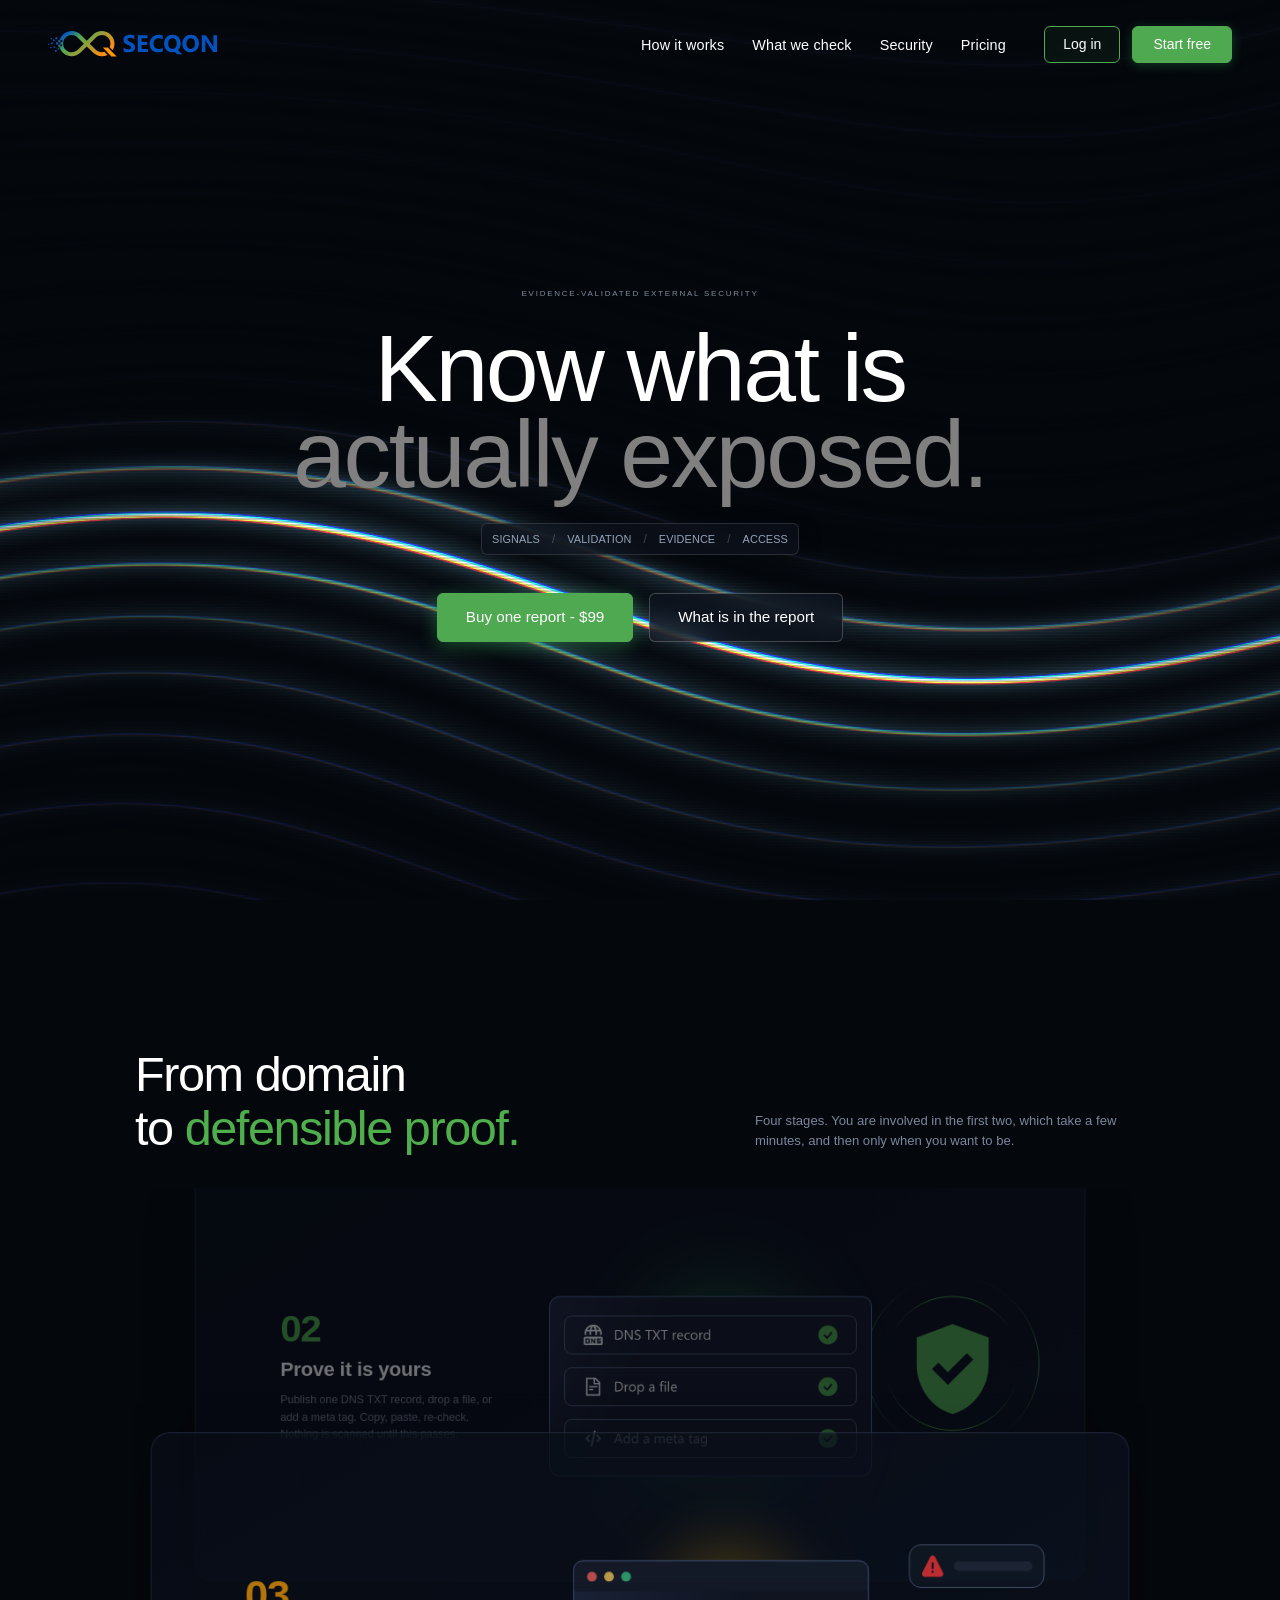
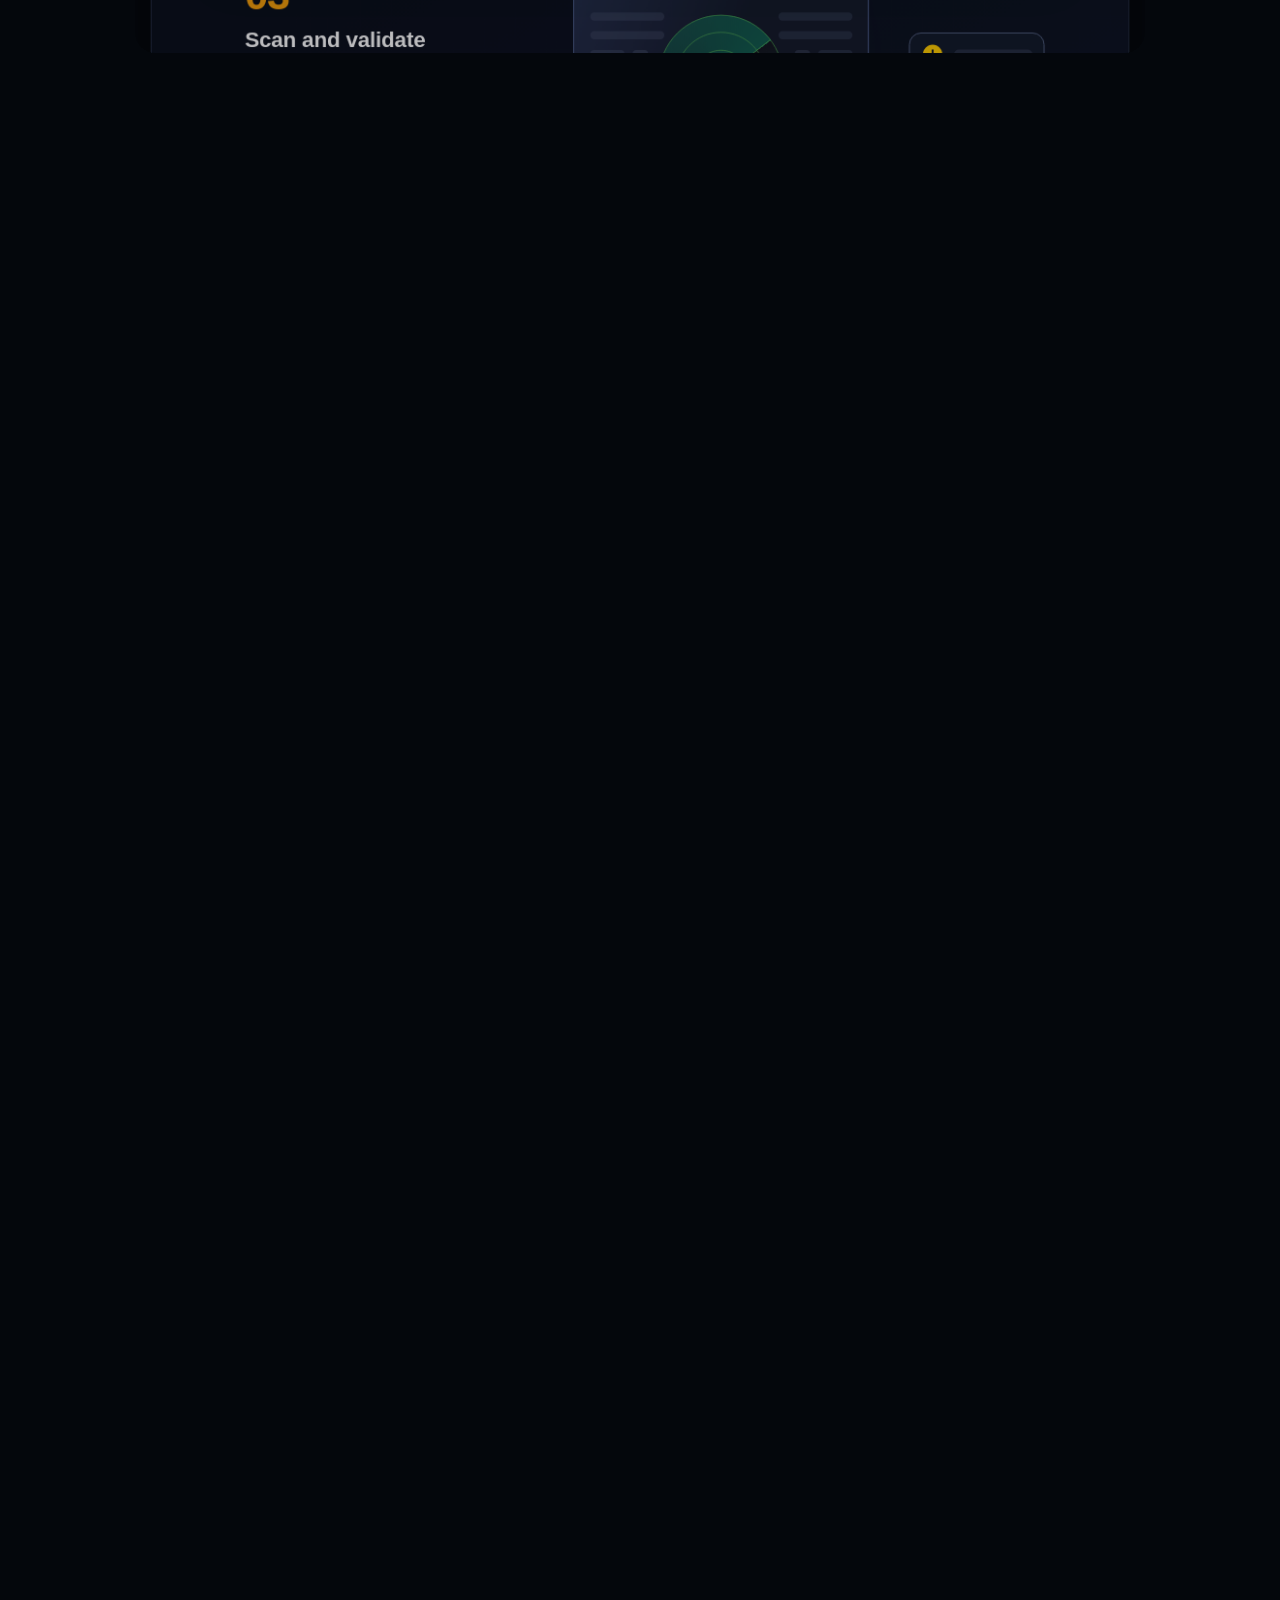
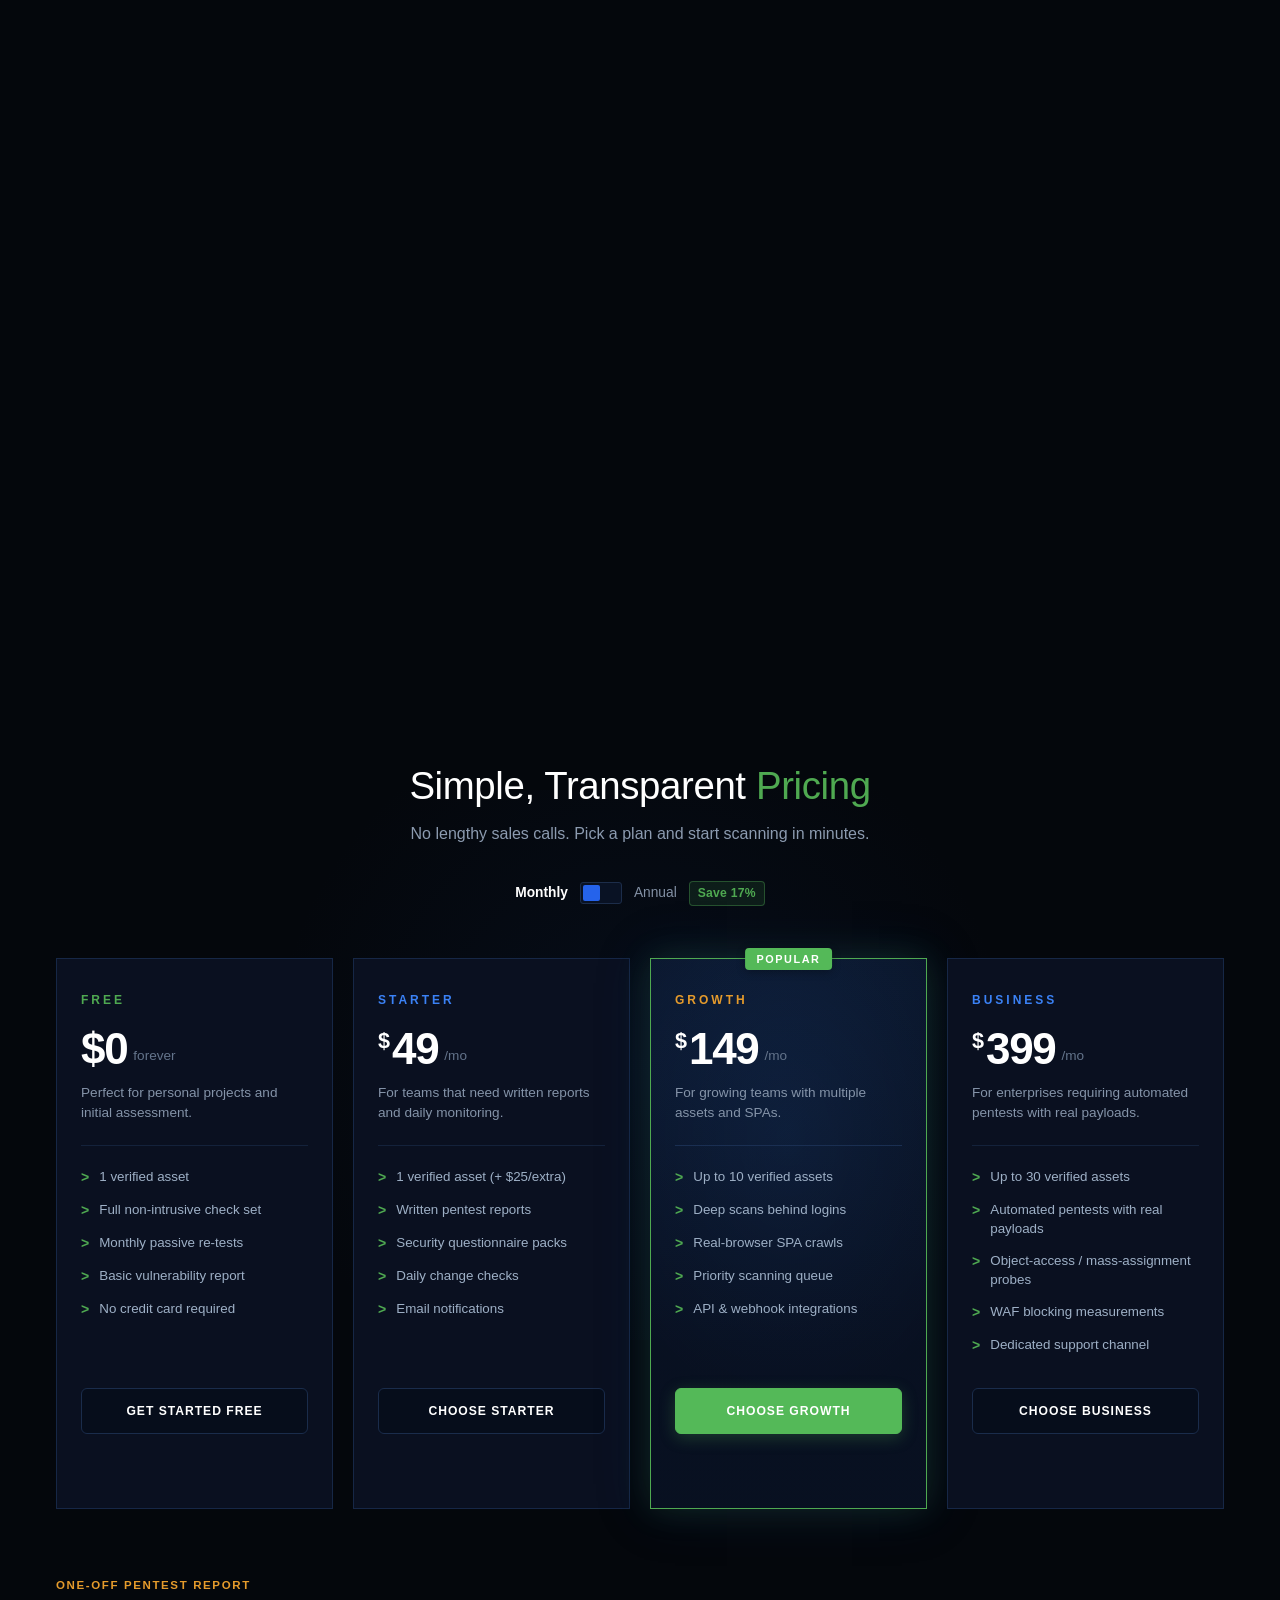
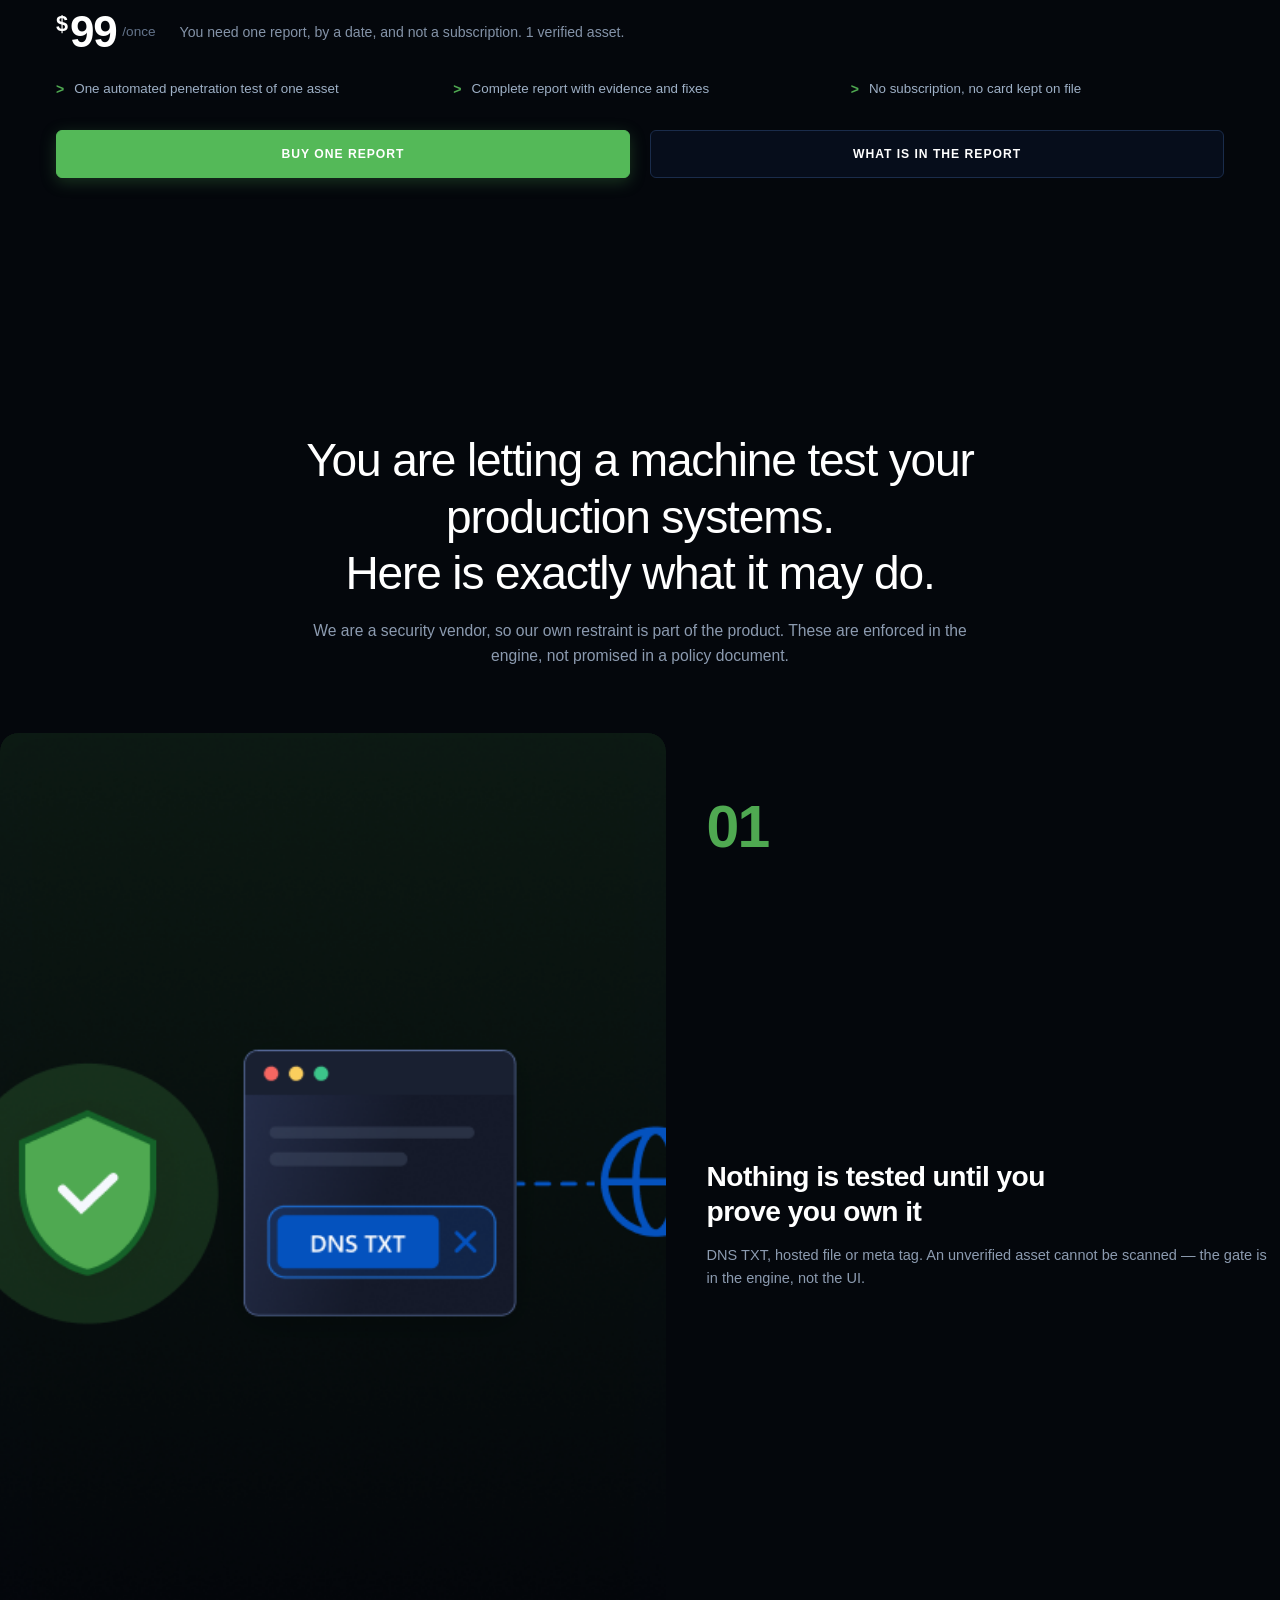
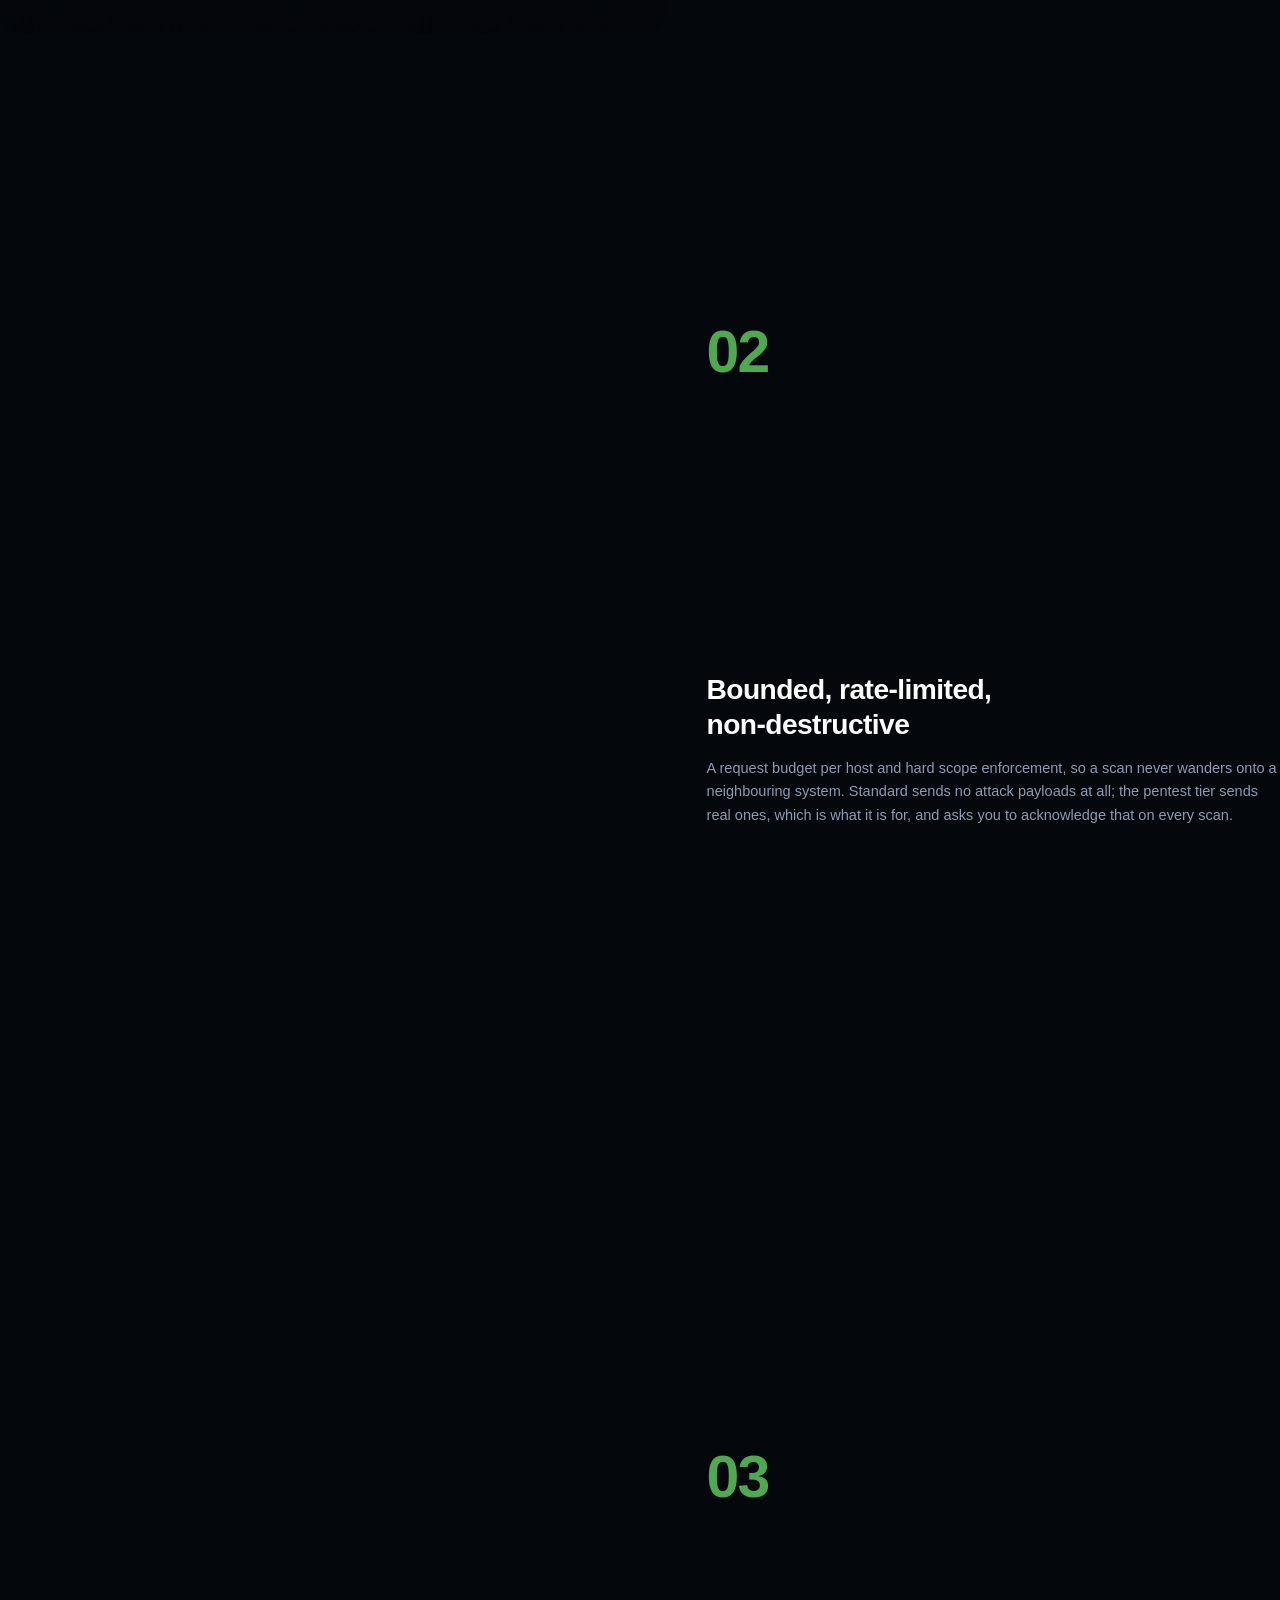
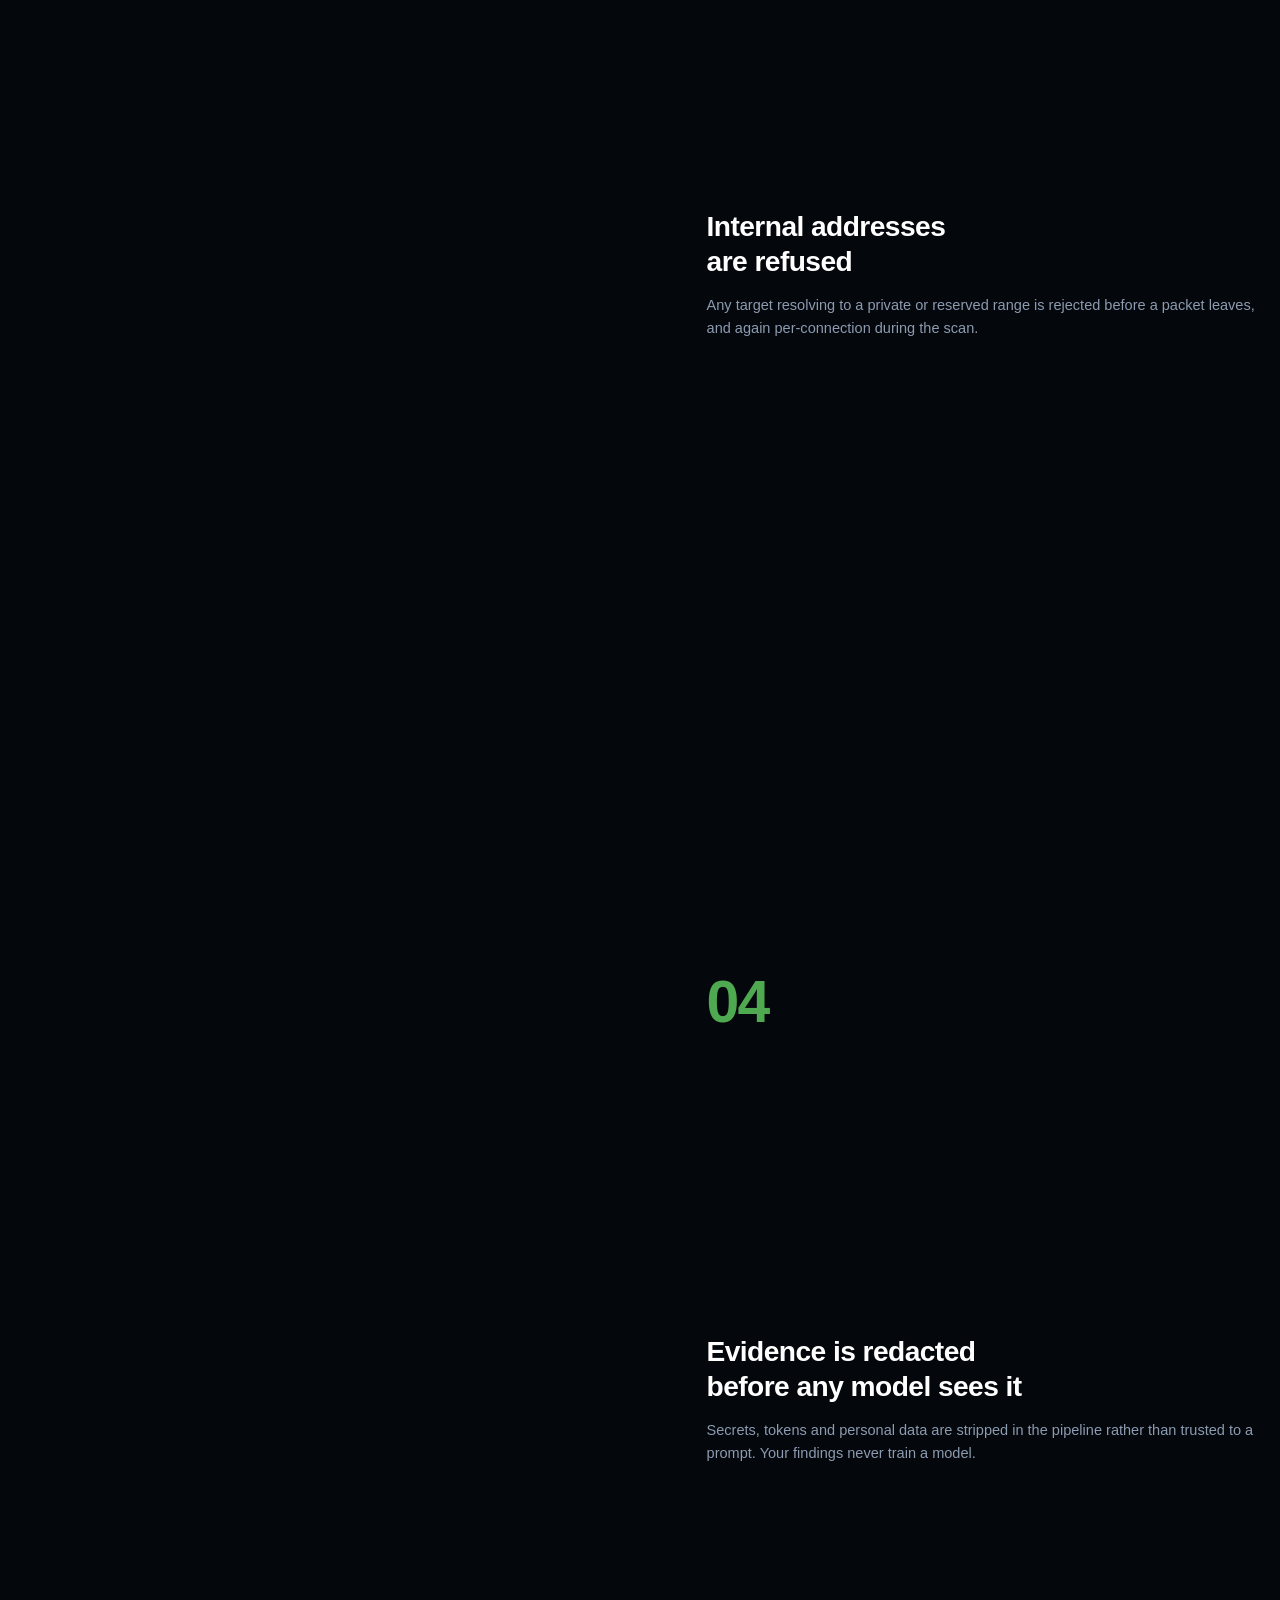
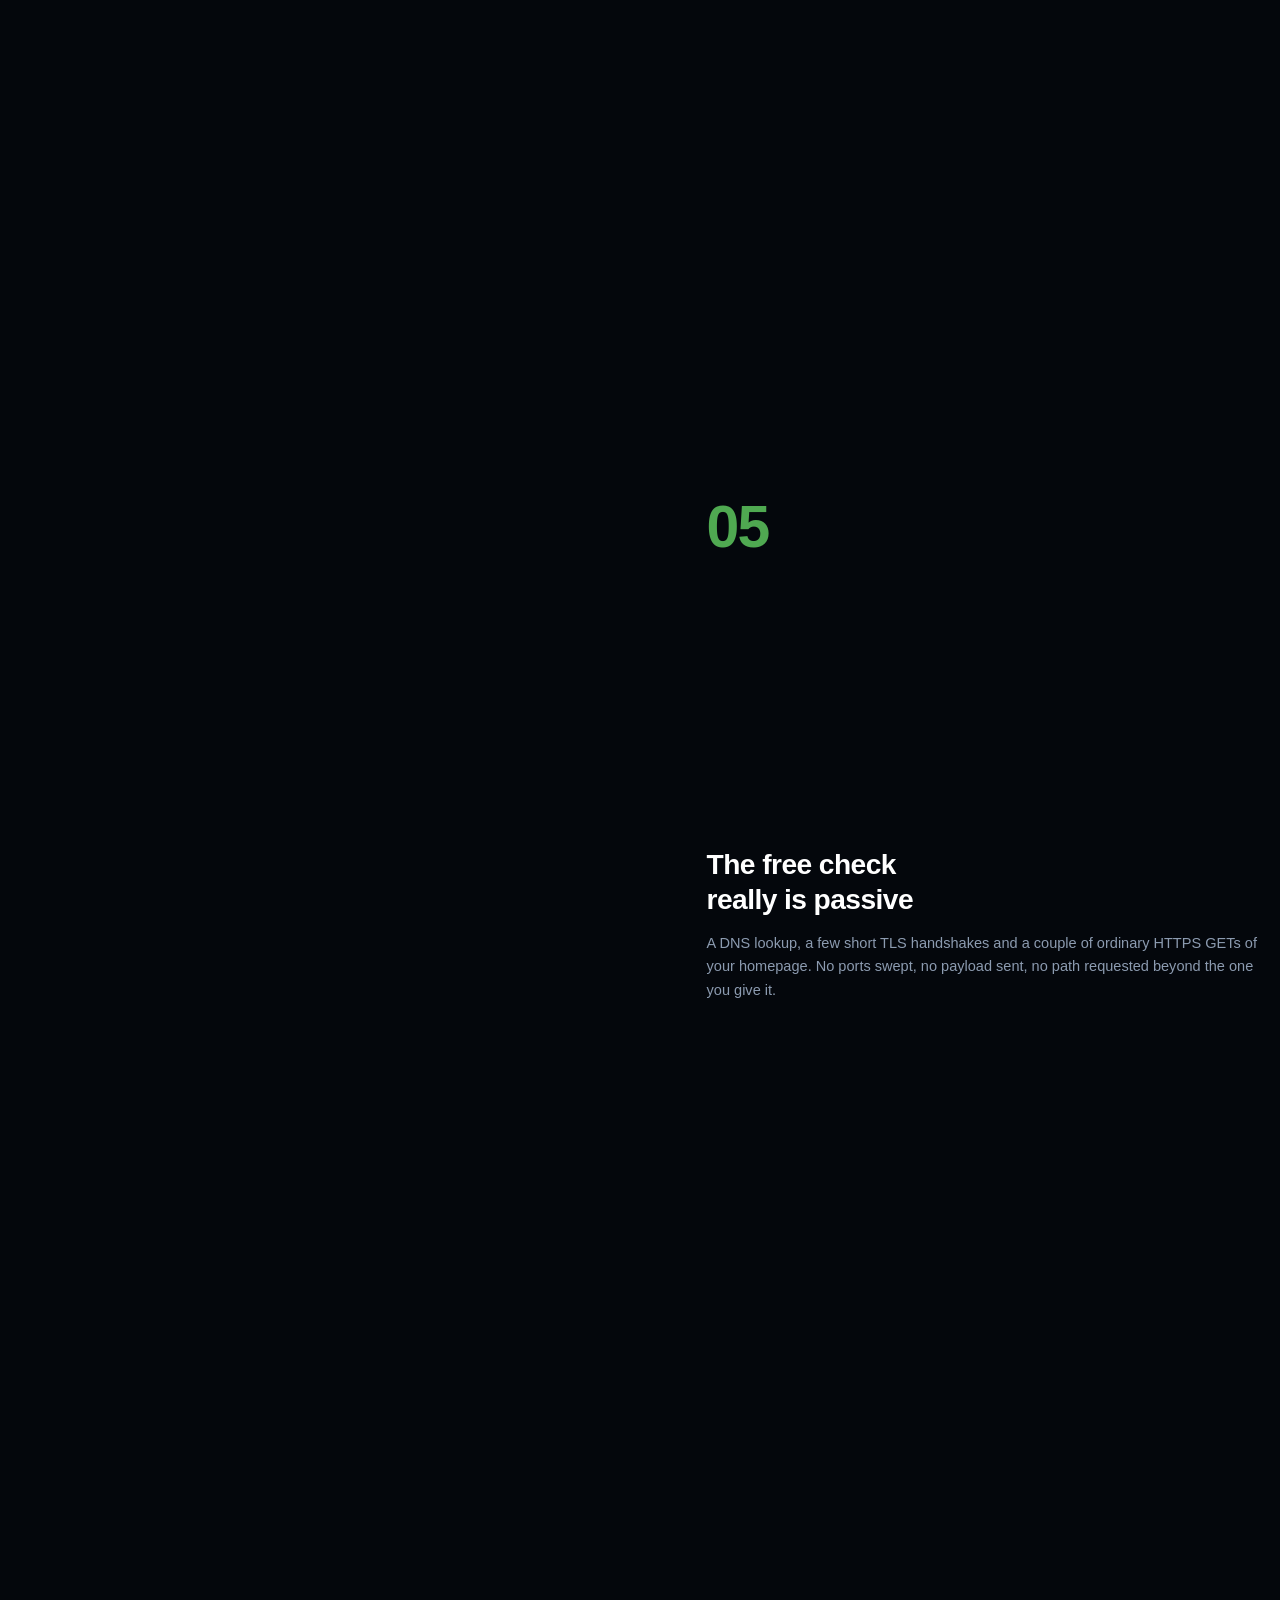
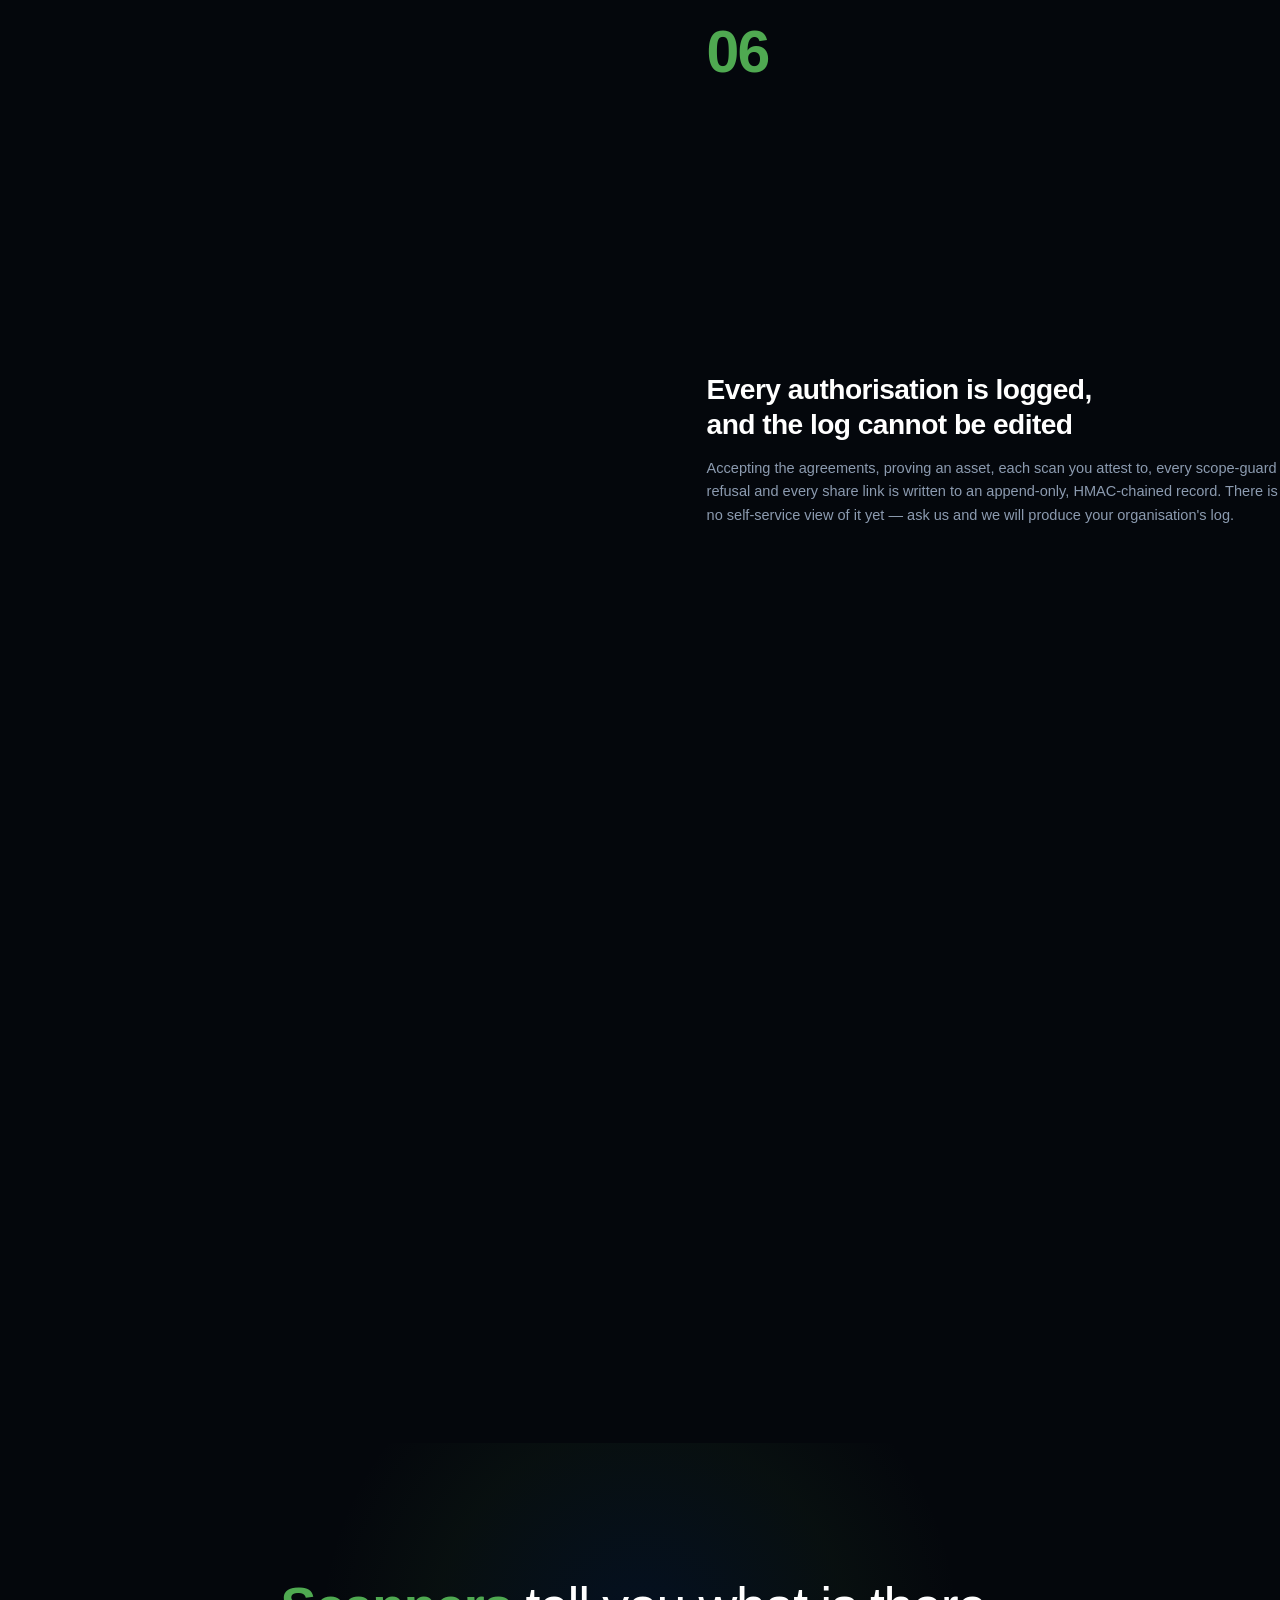
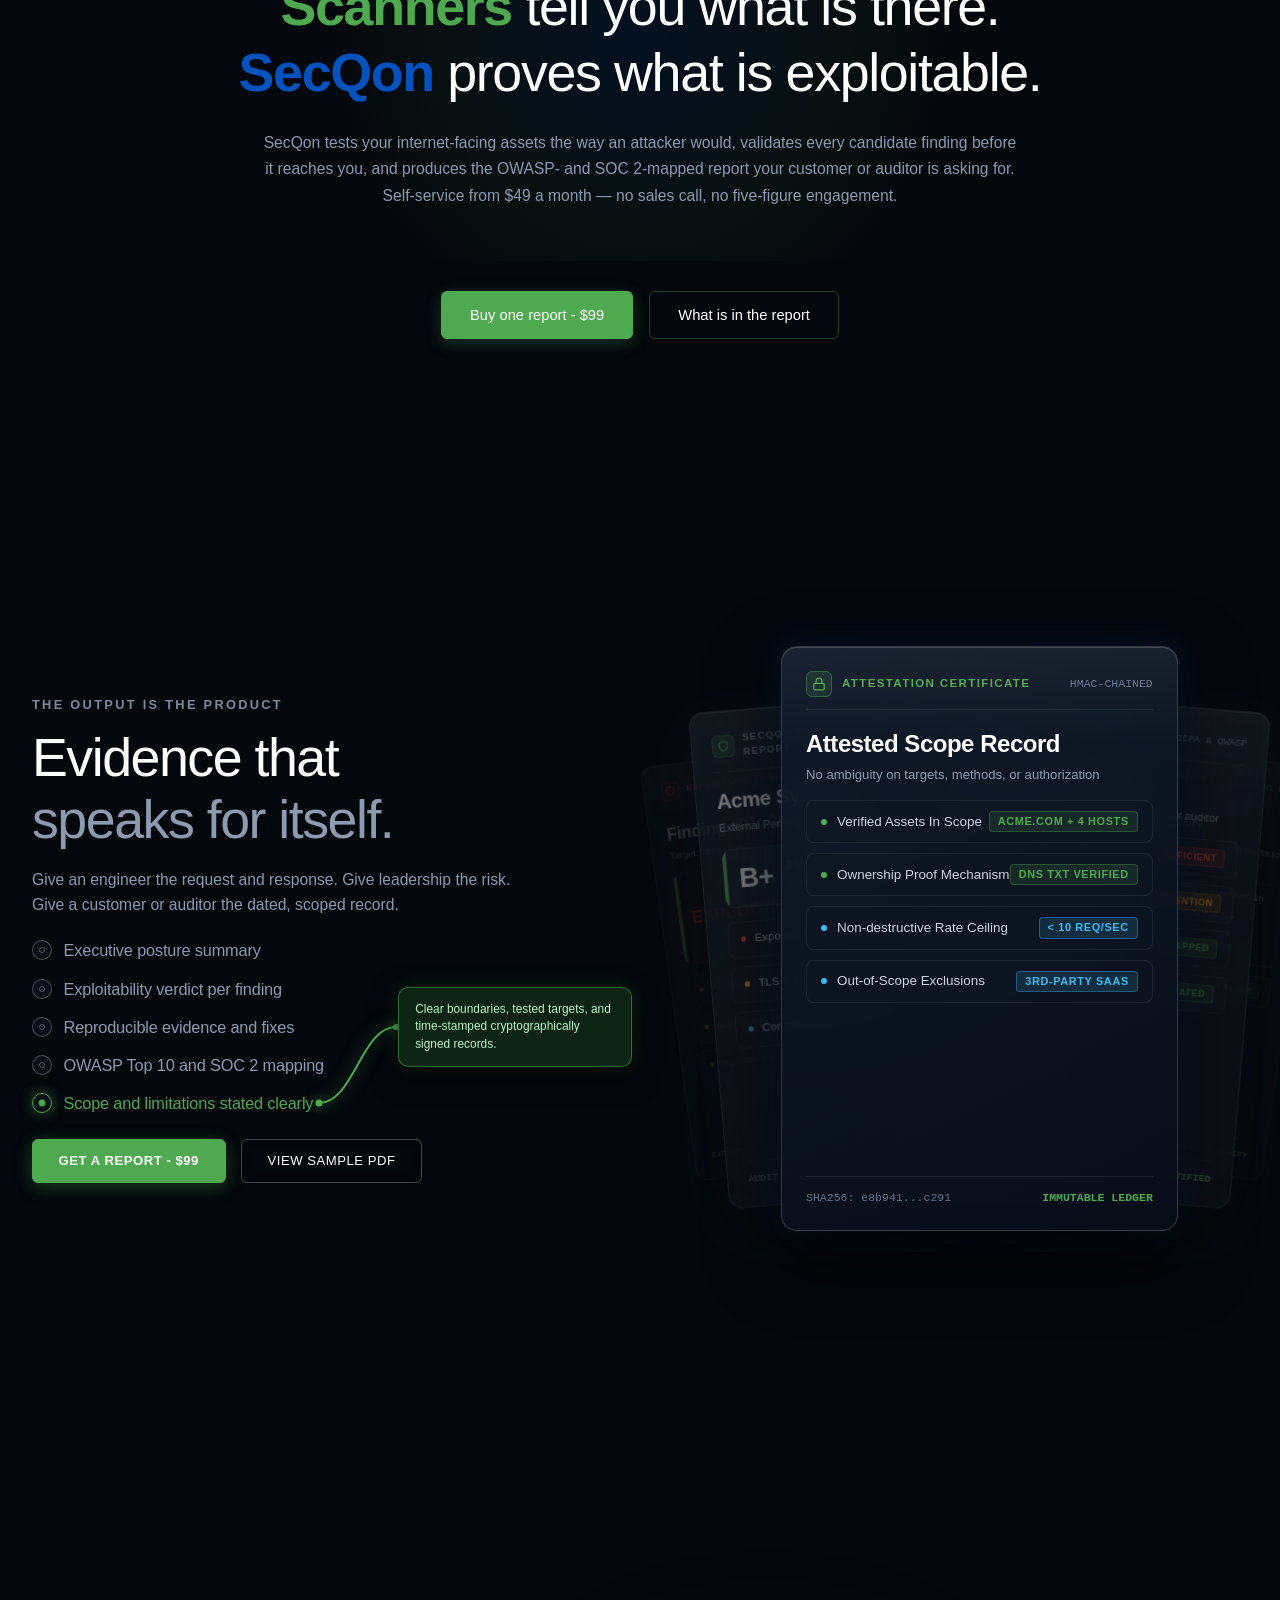
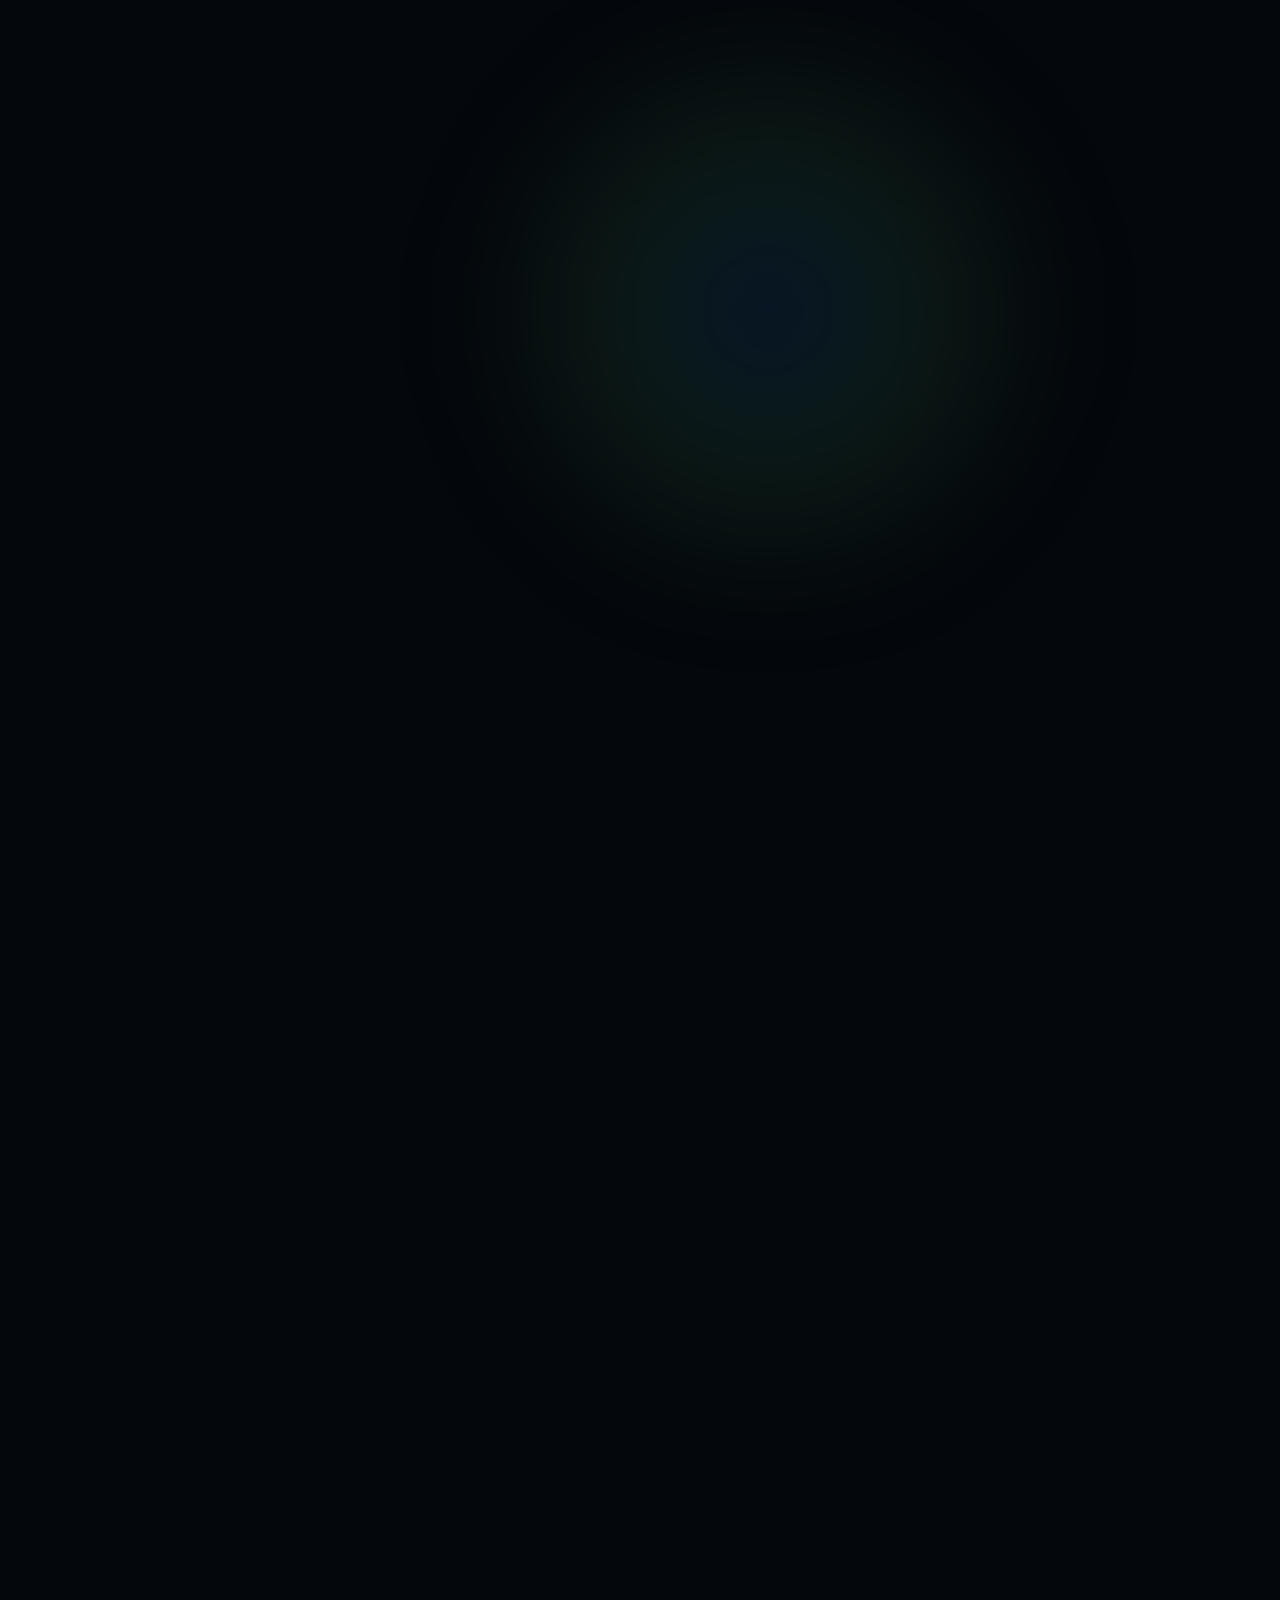
==== commit 2cc2bd49: "feat: add evidence and security section styles and update landing page markup" ====
--- a/index.html
+++ b/index.html
@@ -1109,7 +1109,7 @@
               <span class="evidence-eyebrow">THE OUTPUT IS THE PRODUCT</span>
               <h2 class="evidence-title">
                 Evidence that<br>
-                <span style="color: lightgray;">for itself.</span>
+                <span class="evidence-title-sub">speaks for itself.</span>
               </h2>
               <p class="evidence-desc">
                 Give an engineer the request and response. Give leadership the risk.<br>
--- a/assets/css/sections/security.css
+++ b/assets/css/sections/security.css
@@ -241,6 +241,7 @@
     line-height: 1.24;
     margin-bottom: 14px;
     max-width: 100%;
+    padding-top: 5px;
   }
 
   .security-card-desc {
@@ -250,6 +251,7 @@
   }
 
   .security-card-number {
+    top: 25px;
     font-size: clamp(3.2rem, 4.6vw, 4.2rem);
     margin-bottom: clamp(6px, 1.2vh, 12px);
   }
--- a/assets/css/sections/evidence.css
+++ b/assets/css/sections/evidence.css
@@ -103,6 +103,11 @@
   letter-spacing: -0.028em;
   color: #ffffff;
   margin-bottom: clamp(8px, 1.8vh, 20px);
+}
+
+.evidence-title-sub {
+  color: #8c9bb0;
+  font-weight: 350;
 }
 
 .evidence-desc {
@@ -1480,20 +1485,20 @@
 
   .evidence-title {
     order: 2;
-    font-size: clamp(1.48rem, 5.8vw, 1.95rem);
+    font-size: clamp(1.32rem, 4.6vw, 1.82rem);
     line-height: 1.15;
-    margin-bottom: 6px;
+    margin-bottom: clamp(4px, 1vh, 6px);
     color: #ffffff;
   }
 
   .evidence-desc {
     order: 3;
-    font-size: clamp(0.74rem, 2.3vw, 0.82rem);
-    line-height: 1.42;
+    font-size: clamp(0.72rem, 2.2vw, 0.8rem);
+    line-height: 1.4;
     color: #8c9bb0;
-    margin-bottom: 10px;
+    margin-bottom: clamp(6px, 1.2vh, 10px);
     max-width: 100%;
-    text-align: center;
+    text-align: left;
   }
 
   /* 2. Hide desktop points wrapper on mobile - each slide now contains its own Point + Details */
@@ -1514,8 +1519,9 @@
     justify-content: center;
     width: 100%;
     flex: 1 1 auto;
-    min-height: 290px;
-    max-height: clamp(320px, 68vh, 520px);
+    min-height: 0;
+    max-height: 100%;
+    height: auto;
     position: relative;
     perspective: none !important;
     margin-top: 4px;
@@ -1660,7 +1666,7 @@
     min-height: 0;
     box-sizing: border-box;
     border-radius: 14px;
-    padding: 11px 13px;
+    padding: clamp(8px, 1.4vh, 12px) clamp(10px, 2.5vw, 13px);
     background: linear-gradient(155deg, rgba(16, 26, 42, 0.96) 0%, rgba(8, 14, 25, 0.98) 100%);
     border: 1px solid rgba(79, 169, 81, 0.35);
     box-shadow: 0 14px 40px rgba(0, 0, 0, 0.7), inset 0 1px 0 rgba(255, 255, 255, 0.1);
@@ -1792,40 +1798,323 @@
   }
 }
 
-/* Mobile compact height adjustments (<= 820px width & <= 650px height) */
+/* ==========================================================================
+   Small-Height Mobile Devices: Ensures 100% full card visibility without cutoffs
+   - Moderate small height (<= 750px, e.g. iPhone SE, Pixel, Galaxy)
+   - Compact height (<= 650px, e.g. phones with browser address bar or split view)
+   - Ultra-short height (<= 520px, e.g. landscape mode)
+   ========================================================================== */
+
+/* 1. Moderate small height (<= 750px) */
+@media (max-width: 820px) and (max-height: 750px) {
+  .evidence-sticky-wrapper {
+    padding: clamp(6px, 1.4vh, 10px) clamp(12px, 3.5vw, 18px);
+  }
+
+  .evidence-eyebrow {
+    margin-bottom: 2px;
+    font-size: 0.64rem;
+  }
+
+  .evidence-title {
+    font-size: clamp(1.2rem, 3.8vh, 1.55rem);
+    margin-bottom: 3px;
+    line-height: 1.14;
+  }
+
+  .evidence-desc {
+    font-size: clamp(0.66rem, 1.8vh, 0.74rem);
+    line-height: 1.32;
+    margin-bottom: clamp(4px, 1vh, 7px);
+  }
+
+  .evidence-card-stage-header {
+    gap: 3px;
+    margin-bottom: 2px;
+  }
+
+  .evidence-stage-point {
+    gap: 7px;
+    padding: 1px 0;
+  }
+
+  .evidence-stage-point .point-radio {
+    width: 16px;
+    height: 16px;
+  }
+
+  .evidence-stage-point .point-label {
+    font-size: 0.88rem;
+  }
+
+  .evidence-stage-callout {
+    padding: 5px 9px;
+    border-radius: 6px;
+  }
+
+  .evidence-stage-callout .evidence-callout-text {
+    font-size: 0.7rem;
+    line-height: 1.3;
+  }
+
+  .card-inner-box {
+    padding: 7px 10px;
+    border-radius: 11px;
+  }
+
+  .card-header-bar {
+    margin-bottom: 5px;
+    padding-bottom: 3px;
+  }
+
+  .card-brand-icon {
+    width: 16px;
+    height: 16px;
+  }
+
+  .card-brand-tag,
+  .card-header-meta {
+    font-size: 0.58rem;
+  }
+
+  .card-title-group {
+    margin-bottom: 5px;
+  }
+
+  .card-entity-title {
+    font-size: 0.96rem;
+    margin-bottom: 1px;
+  }
+
+  .card-entity-sub {
+    font-size: 0.62rem;
+    line-height: 1.25;
+  }
+
+  .card-score-banner {
+    padding: 5px 9px;
+    margin-bottom: 5px;
+    border-radius: 7px;
+  }
+
+  .score-grade {
+    font-size: 1.2rem;
+  }
+
+  .score-desc-title {
+    font-size: 0.68rem;
+  }
+
+  .score-desc-status {
+    font-size: 0.55rem;
+  }
+
+  .score-radar-wrap {
+    width: 20px;
+    height: 20px;
+  }
+
+  .card-findings-list {
+    gap: 3px;
+    margin-bottom: 5px;
+  }
+
+  .card-finding-row {
+    padding: 3.5px 7px;
+    font-size: 0.66rem;
+    border-radius: 5px;
+  }
+
+  .finding-badge {
+    font-size: 0.52rem;
+    padding: 1.5px 4.5px;
+  }
+
+  .card-code-block {
+    padding: 4px 7px;
+    font-size: 0.58rem;
+    line-height: 1.28;
+    margin-bottom: 4px;
+    border-radius: 5px;
+  }
+
+  .card-footer-bar {
+    padding-top: 4px;
+    font-size: 0.58rem;
+  }
+}
+
+/* 2. Compact height (<= 650px) */
 @media (max-width: 820px) and (max-height: 650px) {
   .evidence-sticky-wrapper {
-    padding: 6px 14px;
-    overflow: hidden;
+    padding: 5px 12px;
+  }
+
+  .evidence-eyebrow {
+    margin-bottom: 1px;
+    font-size: 0.6rem;
   }
 
   .evidence-title {
-    font-size: clamp(1.7rem, 4.8vw, 2.5rem);
+    font-size: clamp(1.05rem, 3.2vh, 1.3rem);
+    line-height: 1.12;
     margin-bottom: 2px;
   }
 
   .evidence-desc {
-    font-size: 0.68rem;
-    line-height: 1.28;
+    font-size: 0.63rem;
+    line-height: 1.22;
     margin-bottom: 4px;
-    margin-top: 5px;
   }
 
   .evidence-card-stage-header {
-    gap: 4px;
+    gap: 2px;
     margin-bottom: 2px;
   }
 
+  .evidence-stage-point {
+    gap: 6px;
+    padding: 0;
+  }
+
+  .evidence-stage-point .point-radio {
+    width: 14px;
+    height: 14px;
+    border-width: 1.4px;
+  }
+
+  .evidence-stage-point .point-radio::after {
+    width: 4px;
+    height: 4px;
+  }
+
+  .evidence-stage-point .point-label {
+    font-size: 0.78rem;
+  }
+
   .evidence-stage-callout {
-    padding: 6px 10px;
+    padding: 4px 7px;
+    border-radius: 5px;
+  }
+
+  .evidence-stage-callout .evidence-callout-text {
+    font-size: 0.63rem;
+    line-height: 1.2;
   }
 
   .card-inner-box {
-    padding: 8px 10px;
-  }
-
-  .evidence-visual-col {
-    min-height: 240px;
-    max-height: clamp(240px, 60vh, 380px);
-  }
-}
+    padding: 5px 8px;
+    border-radius: 9px;
+  }
+
+  .card-header-bar {
+    margin-bottom: 3px;
+    padding-bottom: 2px;
+  }
+
+  .card-brand-icon {
+    width: 14px;
+    height: 14px;
+  }
+
+  .card-brand-tag,
+  .card-header-meta {
+    font-size: 0.52rem;
+  }
+
+  .card-title-group {
+    margin-bottom: 3px;
+  }
+
+  .card-entity-title {
+    font-size: 0.86rem;
+    margin-bottom: 1px;
+  }
+
+  .card-entity-sub {
+    font-size: 0.56rem;
+    line-height: 1.2;
+  }
+
+  .card-score-banner {
+    padding: 3px 6px;
+    margin-bottom: 3px;
+    border-radius: 5px;
+  }
+
+  .score-grade {
+    font-size: 1.05rem;
+  }
+
+  .score-desc-title {
+    font-size: 0.6rem;
+  }
+
+  .score-desc-status {
+    font-size: 0.5rem;
+  }
+
+  .score-radar-wrap {
+    width: 17px;
+    height: 17px;
+  }
+
+  .radar-circle-outer {
+    width: 16px;
+    height: 16px;
+  }
+
+  .radar-circle-inner {
+    width: 9px;
+    height: 9px;
+  }
+
+  .card-findings-list {
+    gap: 2.5px;
+    margin-bottom: 3px;
+  }
+
+  .card-finding-row {
+    padding: 2.5px 5.5px;
+    font-size: 0.6rem;
+    border-radius: 4px;
+  }
+
+  .finding-badge {
+    font-size: 0.48rem;
+    padding: 1px 3.5px;
+  }
+
+  .card-code-block {
+    padding: 3px 6px;
+    font-size: 0.54rem;
+    line-height: 1.2;
+    margin-bottom: 3px;
+    border-radius: 4px;
+  }
+
+  .card-footer-bar {
+    padding-top: 3px;
+    font-size: 0.52rem;
+  }
+}
+
+/* 3. Ultra-short height (<= 520px, e.g. landscape mode) */
+@media (max-width: 820px) and (max-height: 520px) {
+  .evidence-desc {
+    display: none;
+  }
+
+  .evidence-title {
+    font-size: 0.95rem;
+    margin-bottom: 1px;
+  }
+
+  .evidence-stage-callout {
+    padding: 3px 6px;
+  }
+
+  .card-inner-box {
+    padding: 4px 6px;
+  }
+}
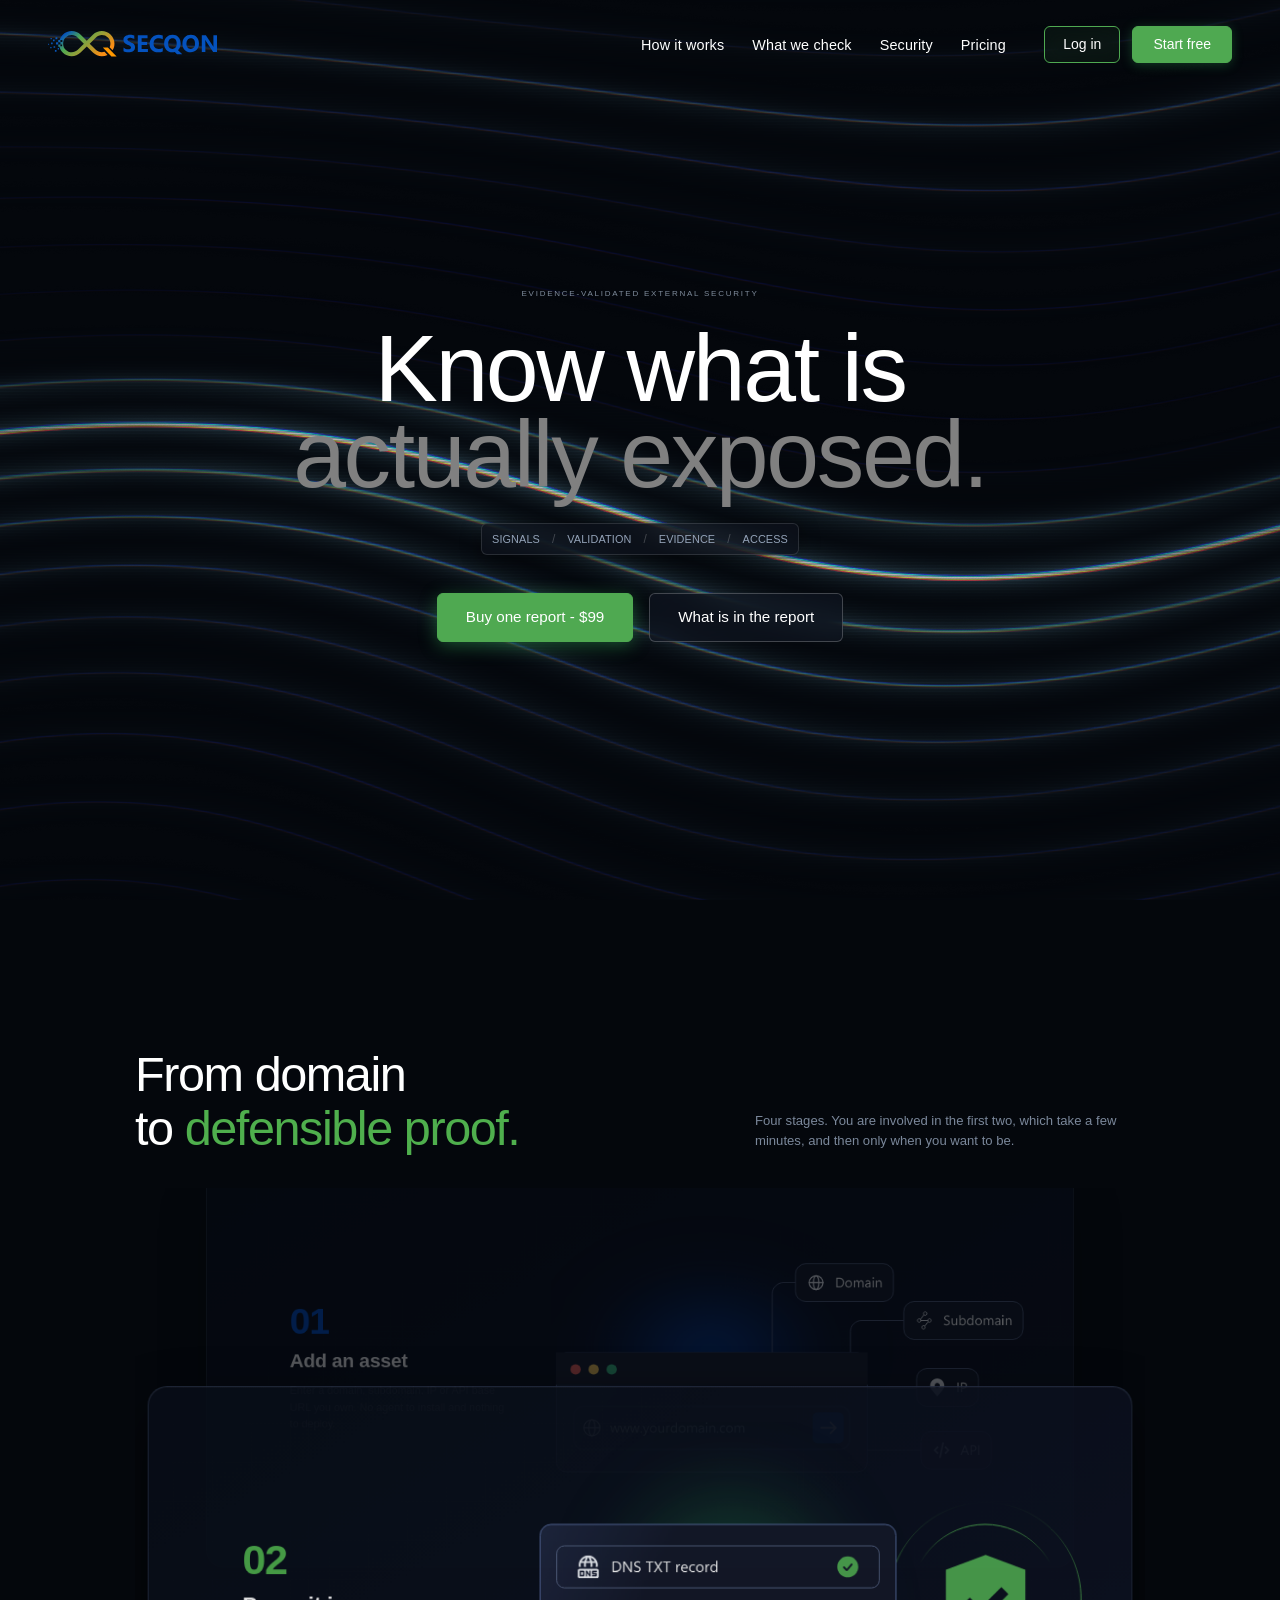
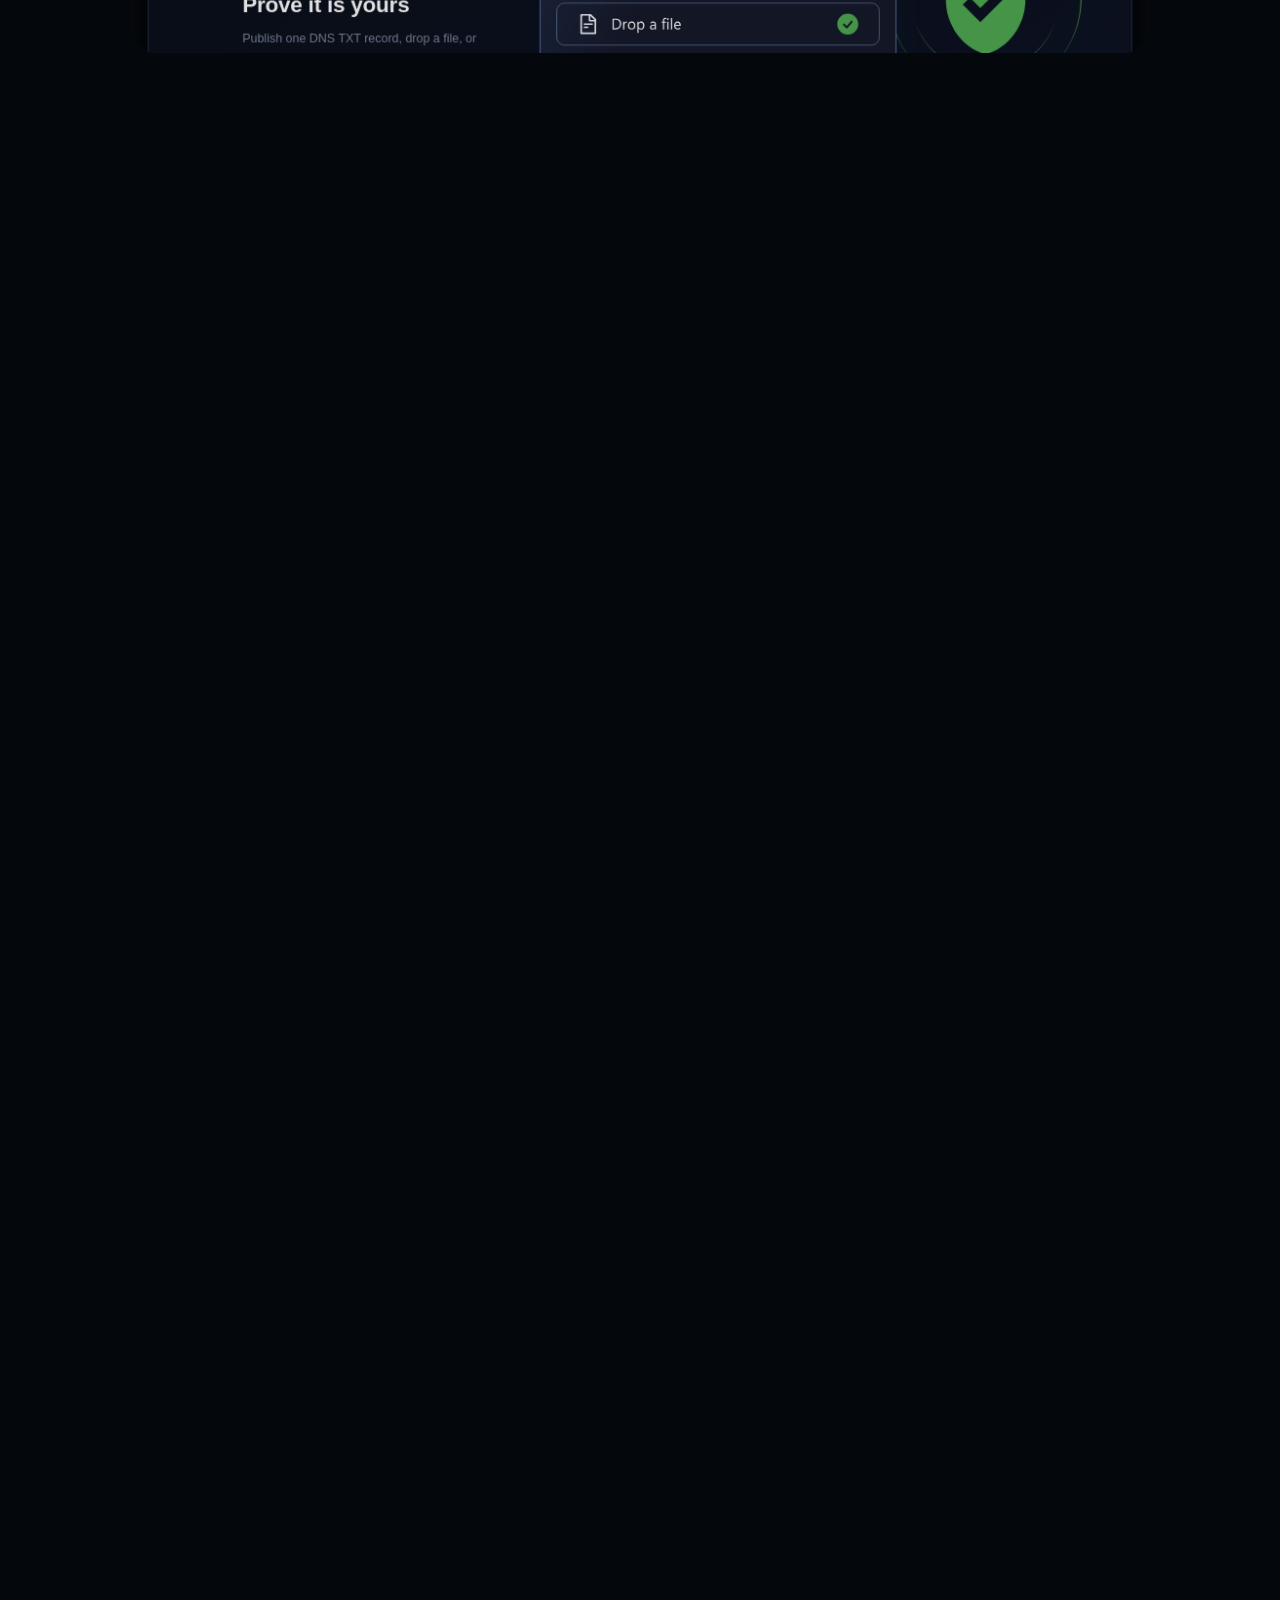
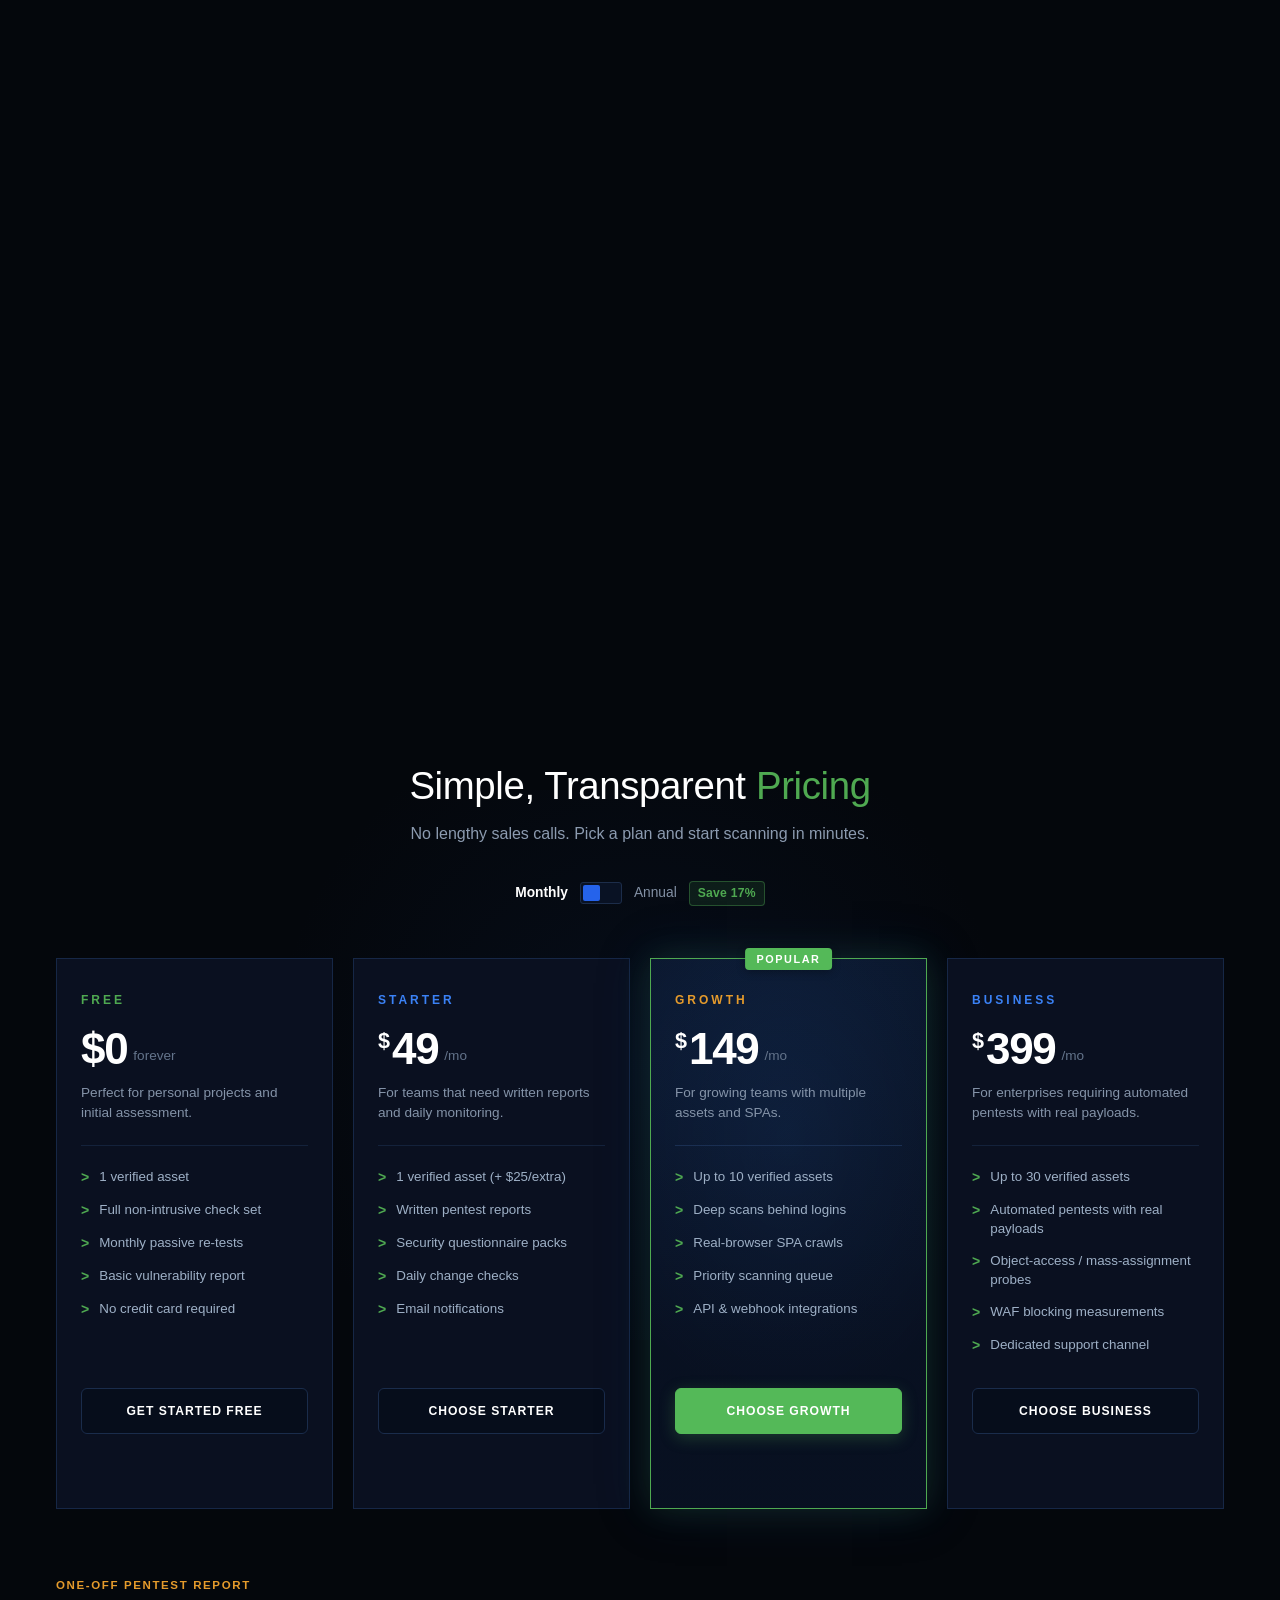
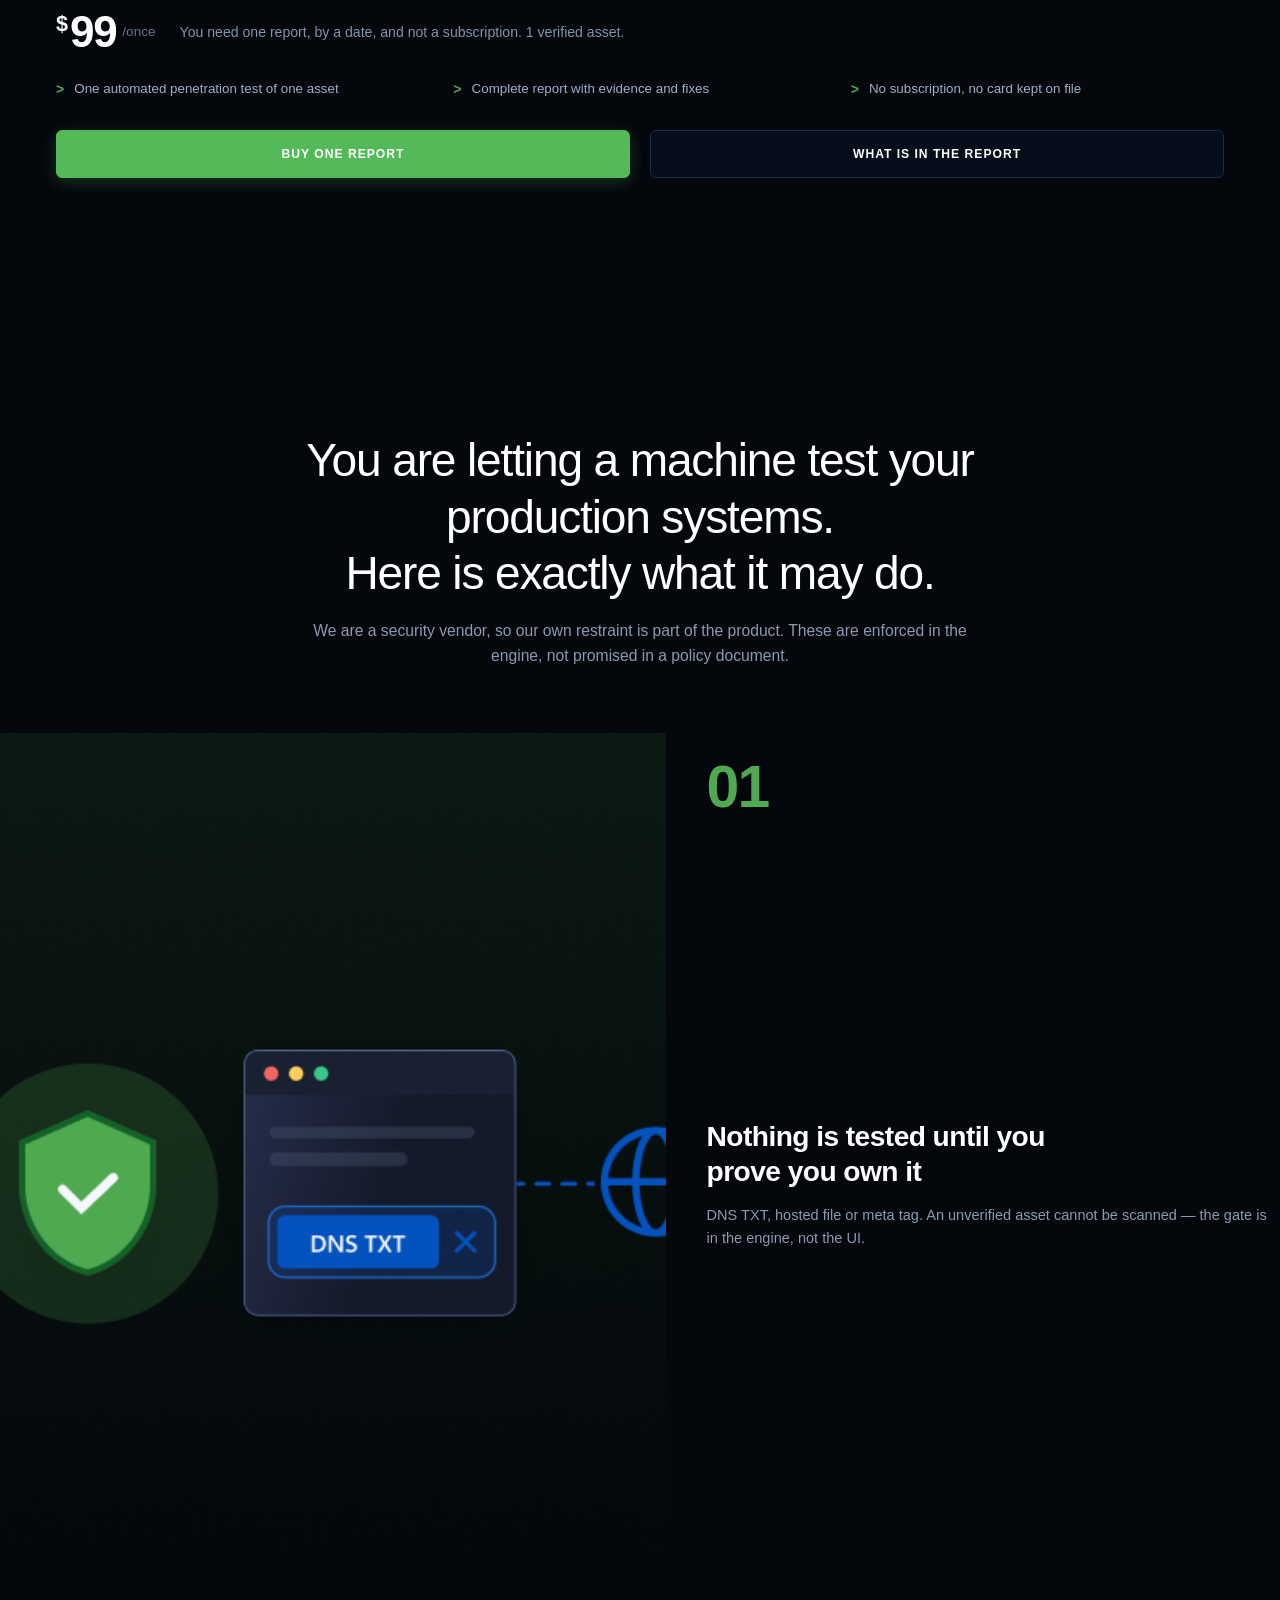
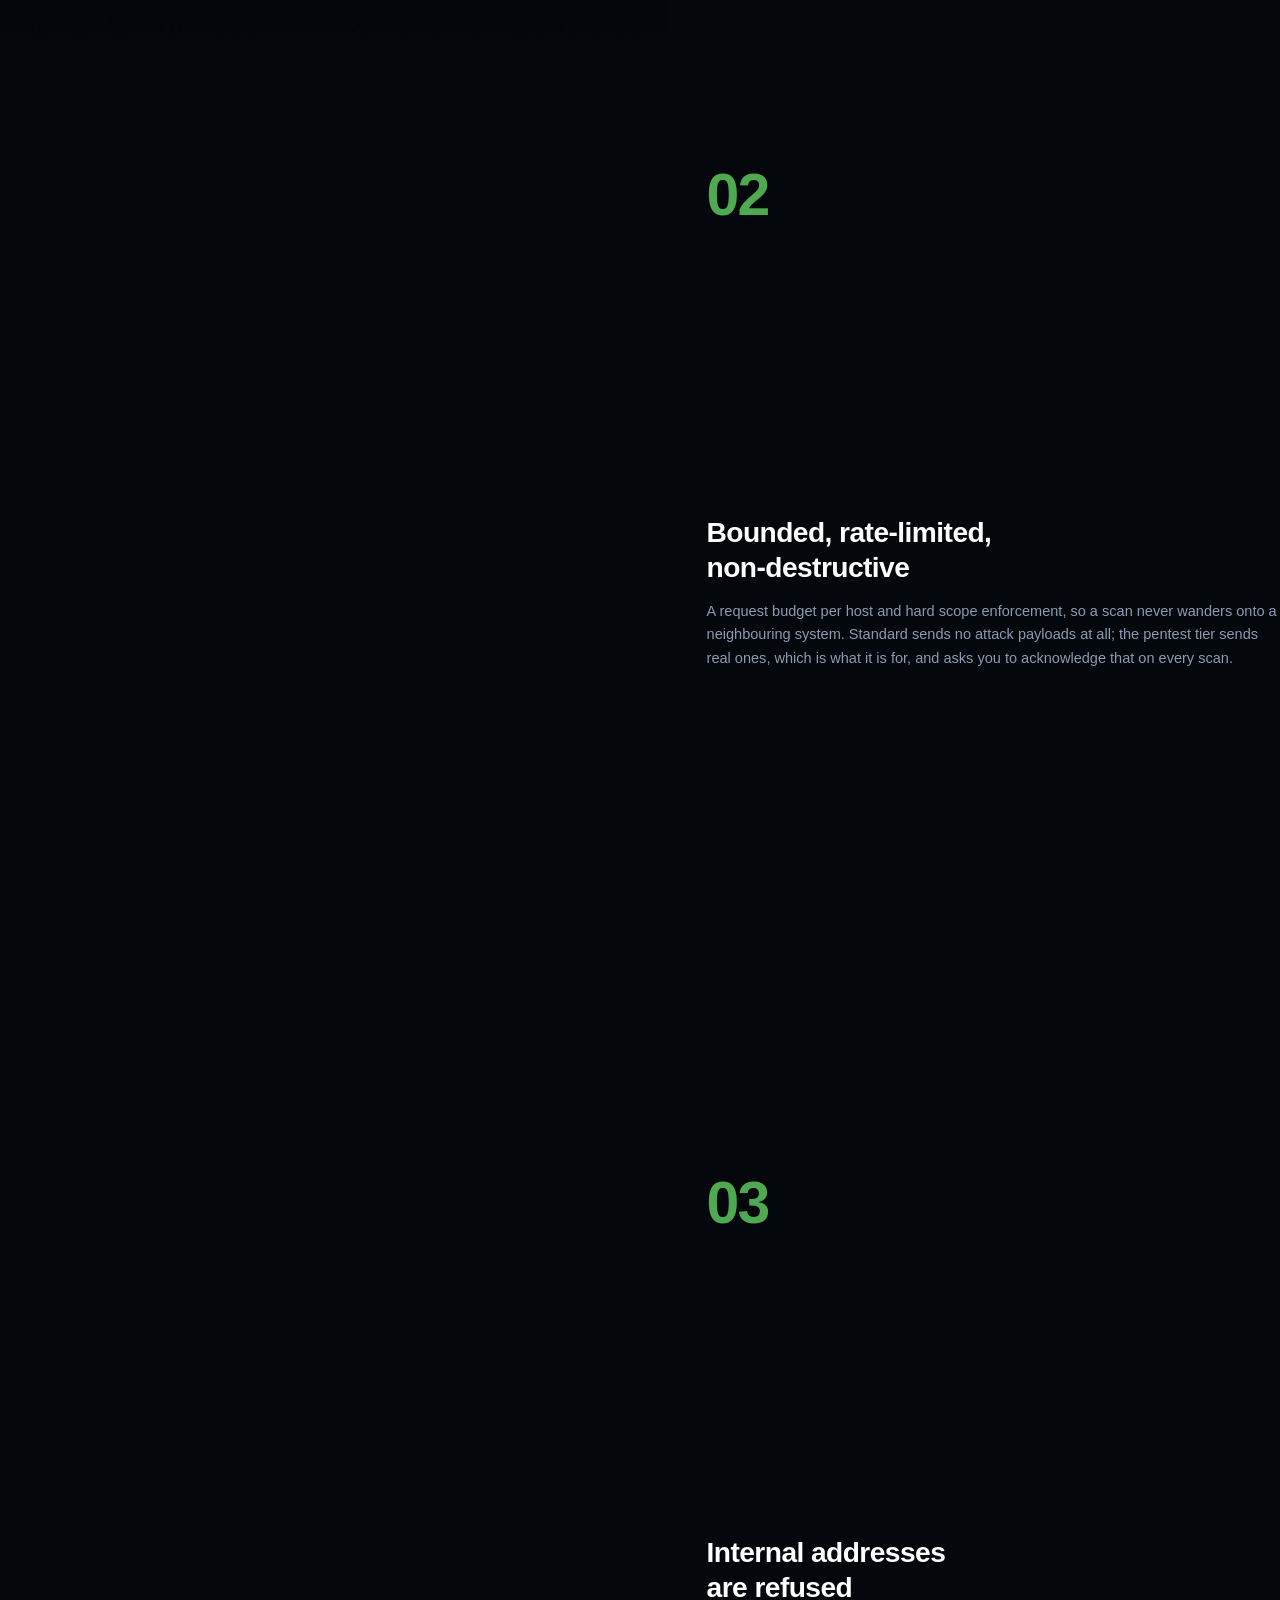
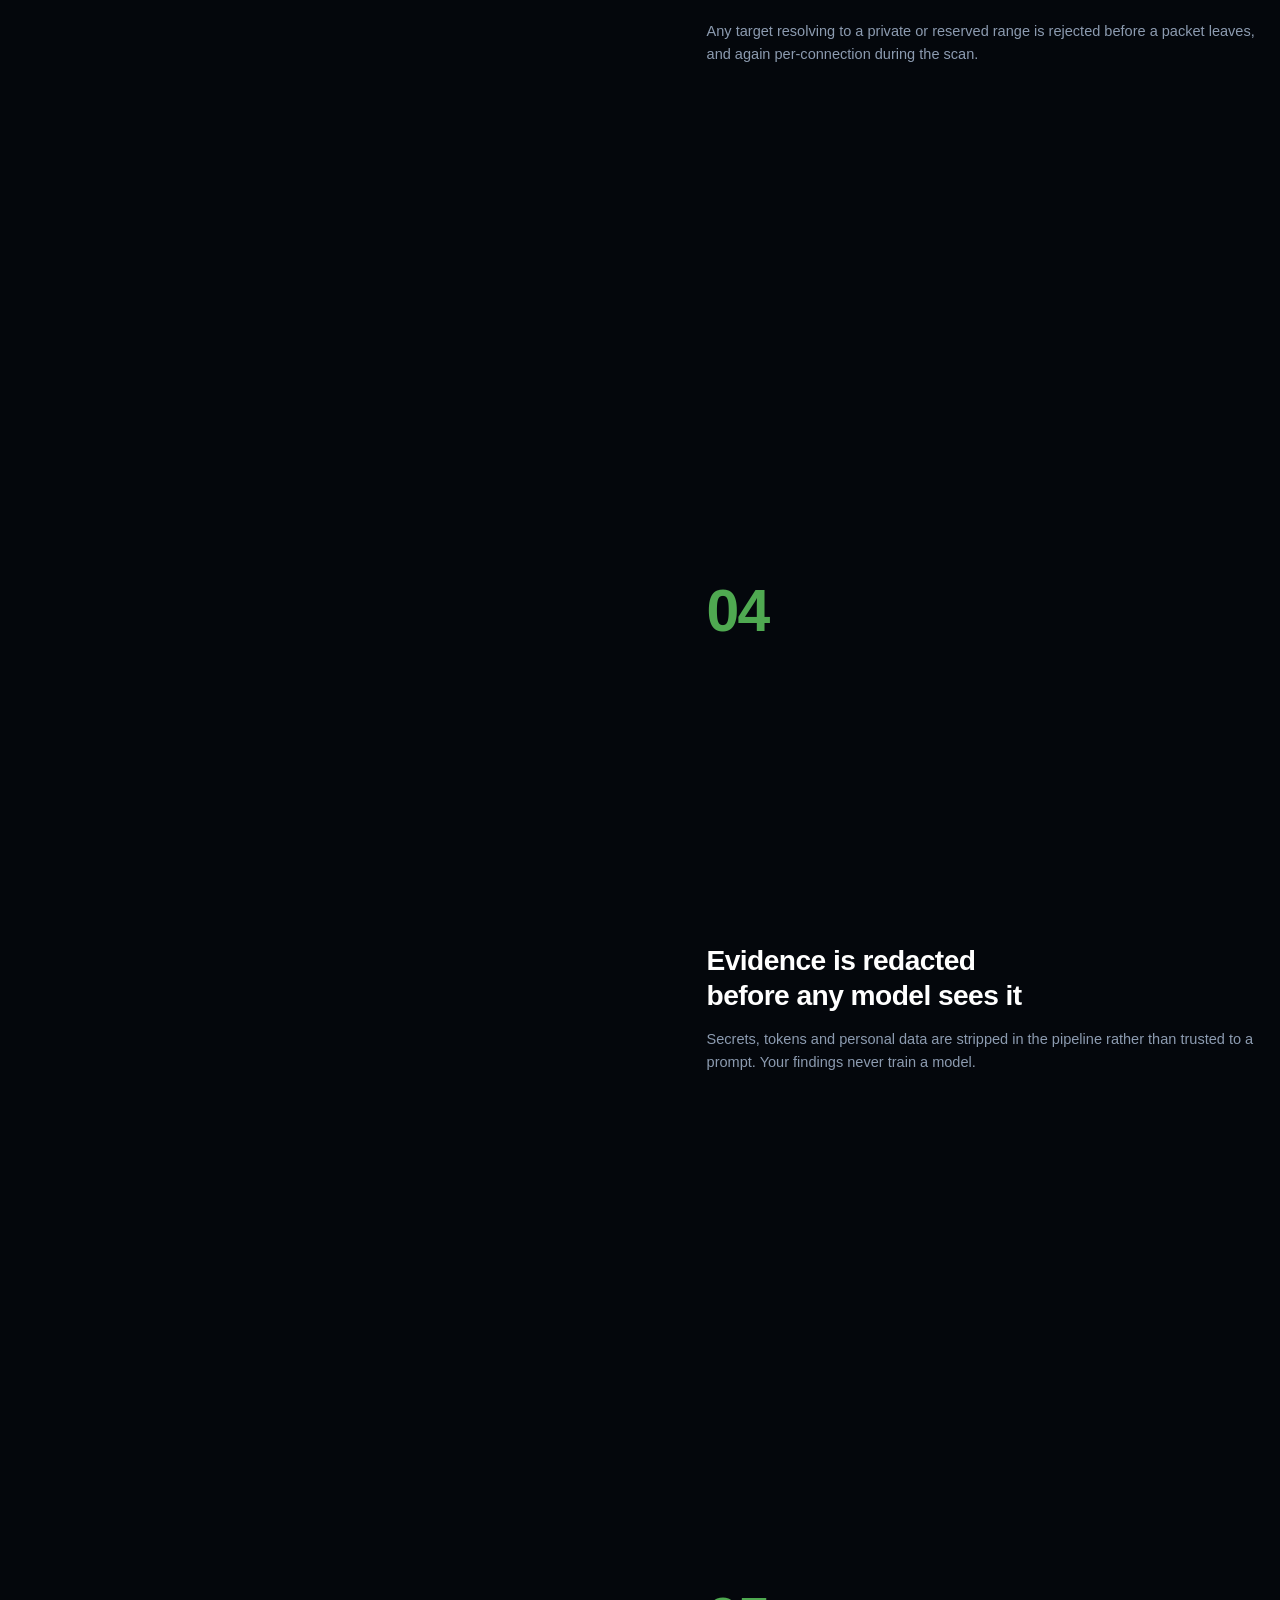
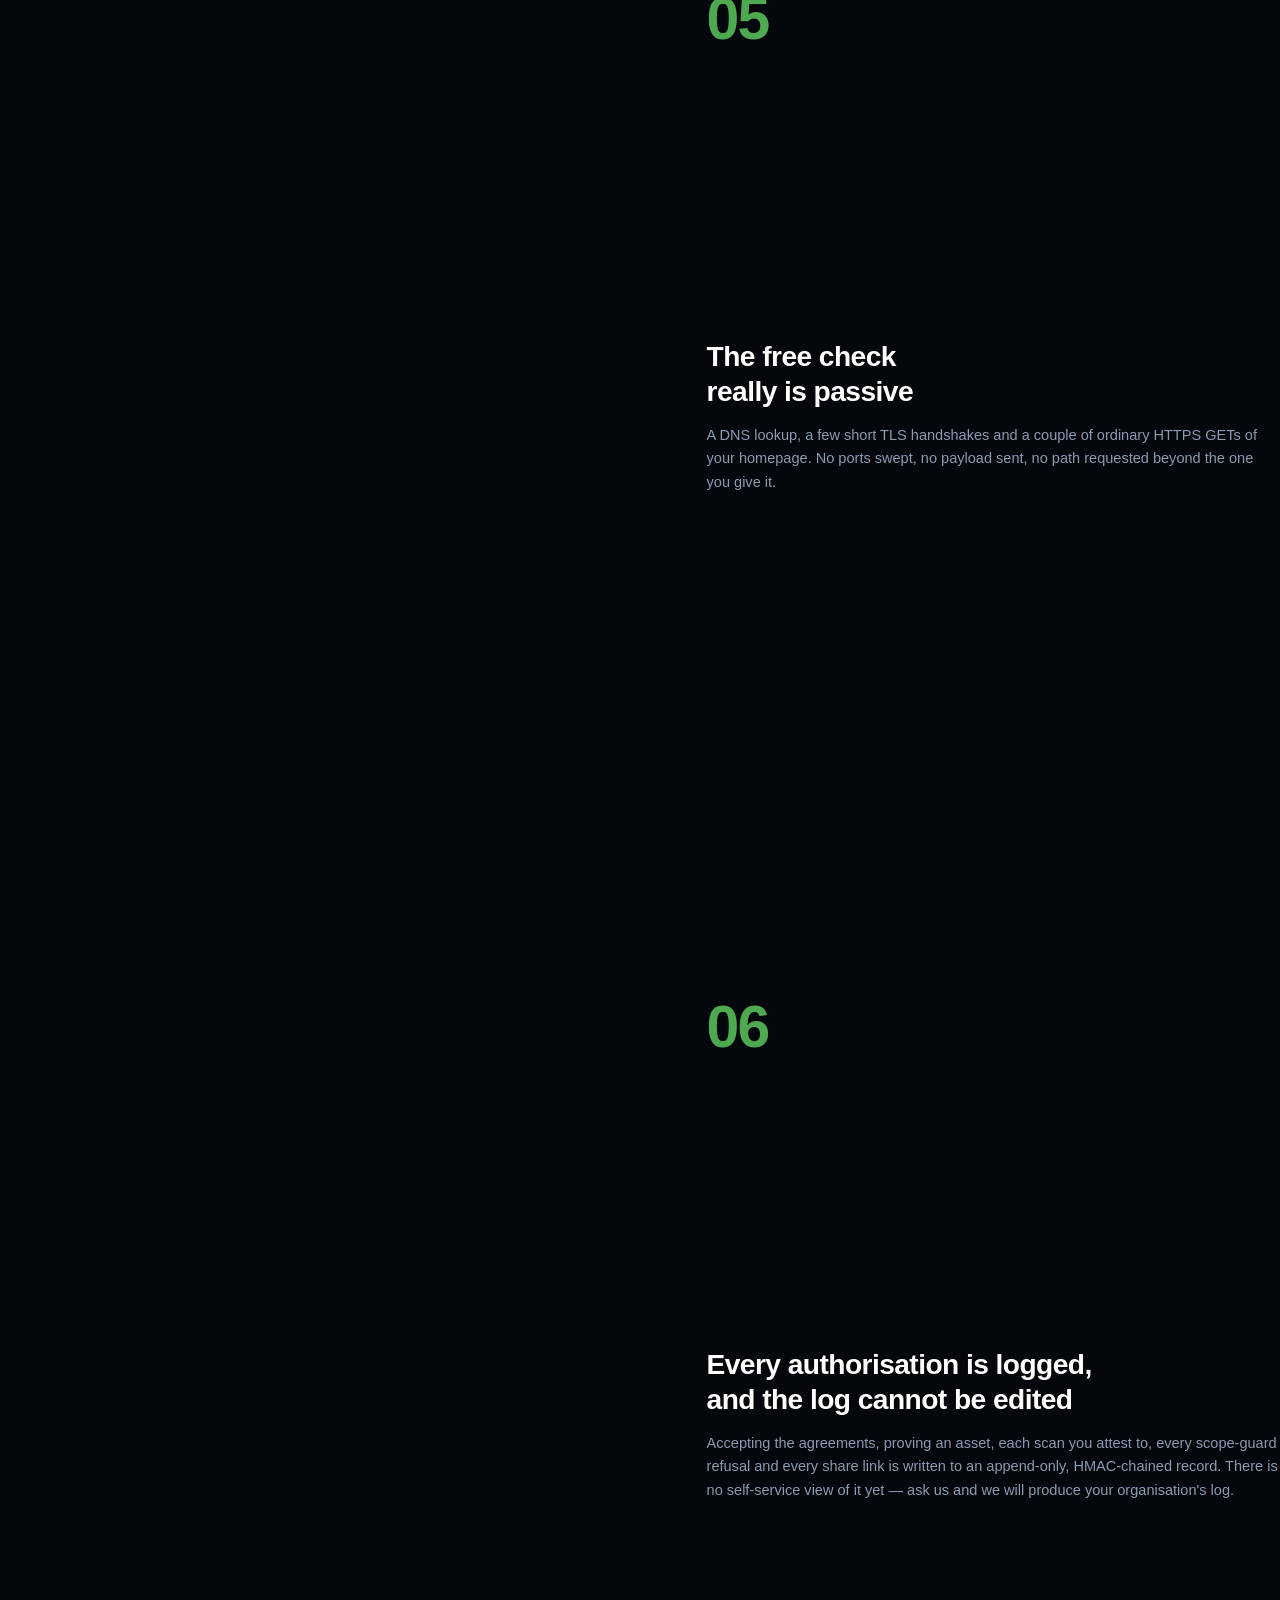
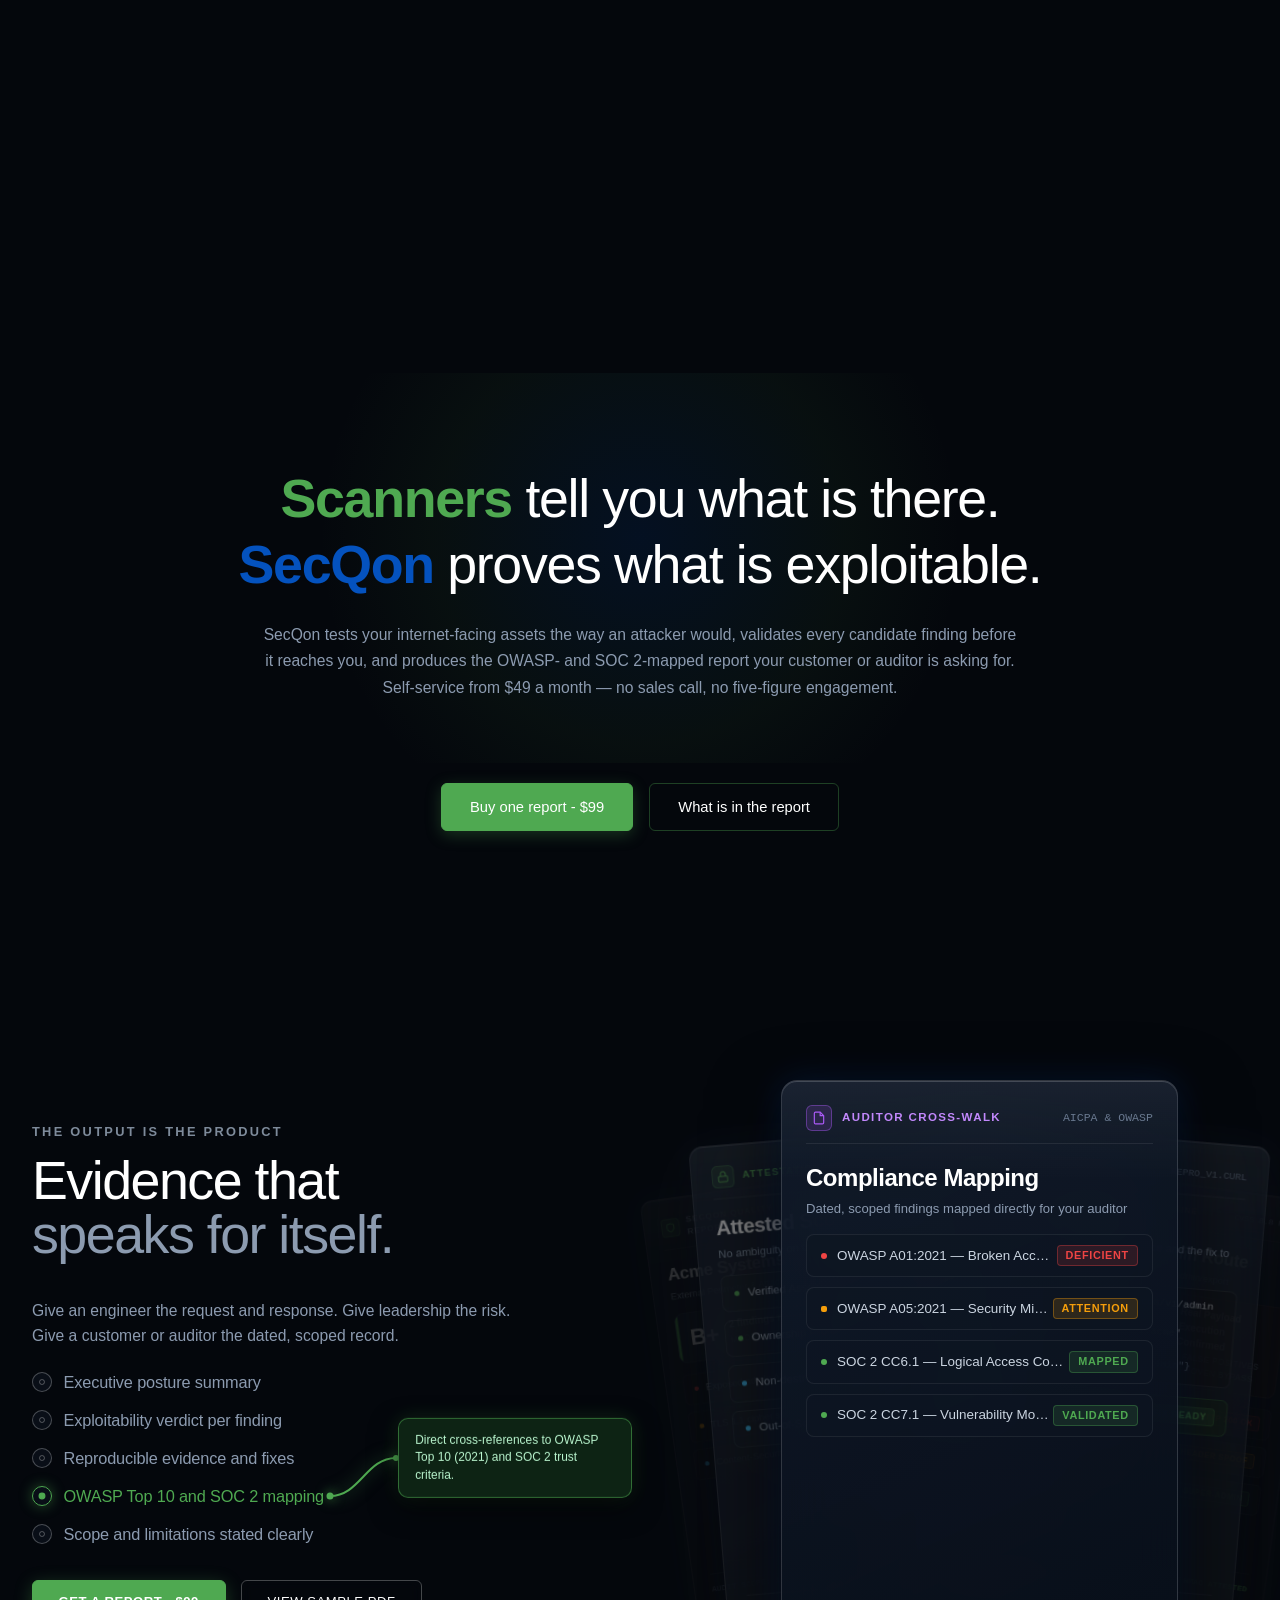
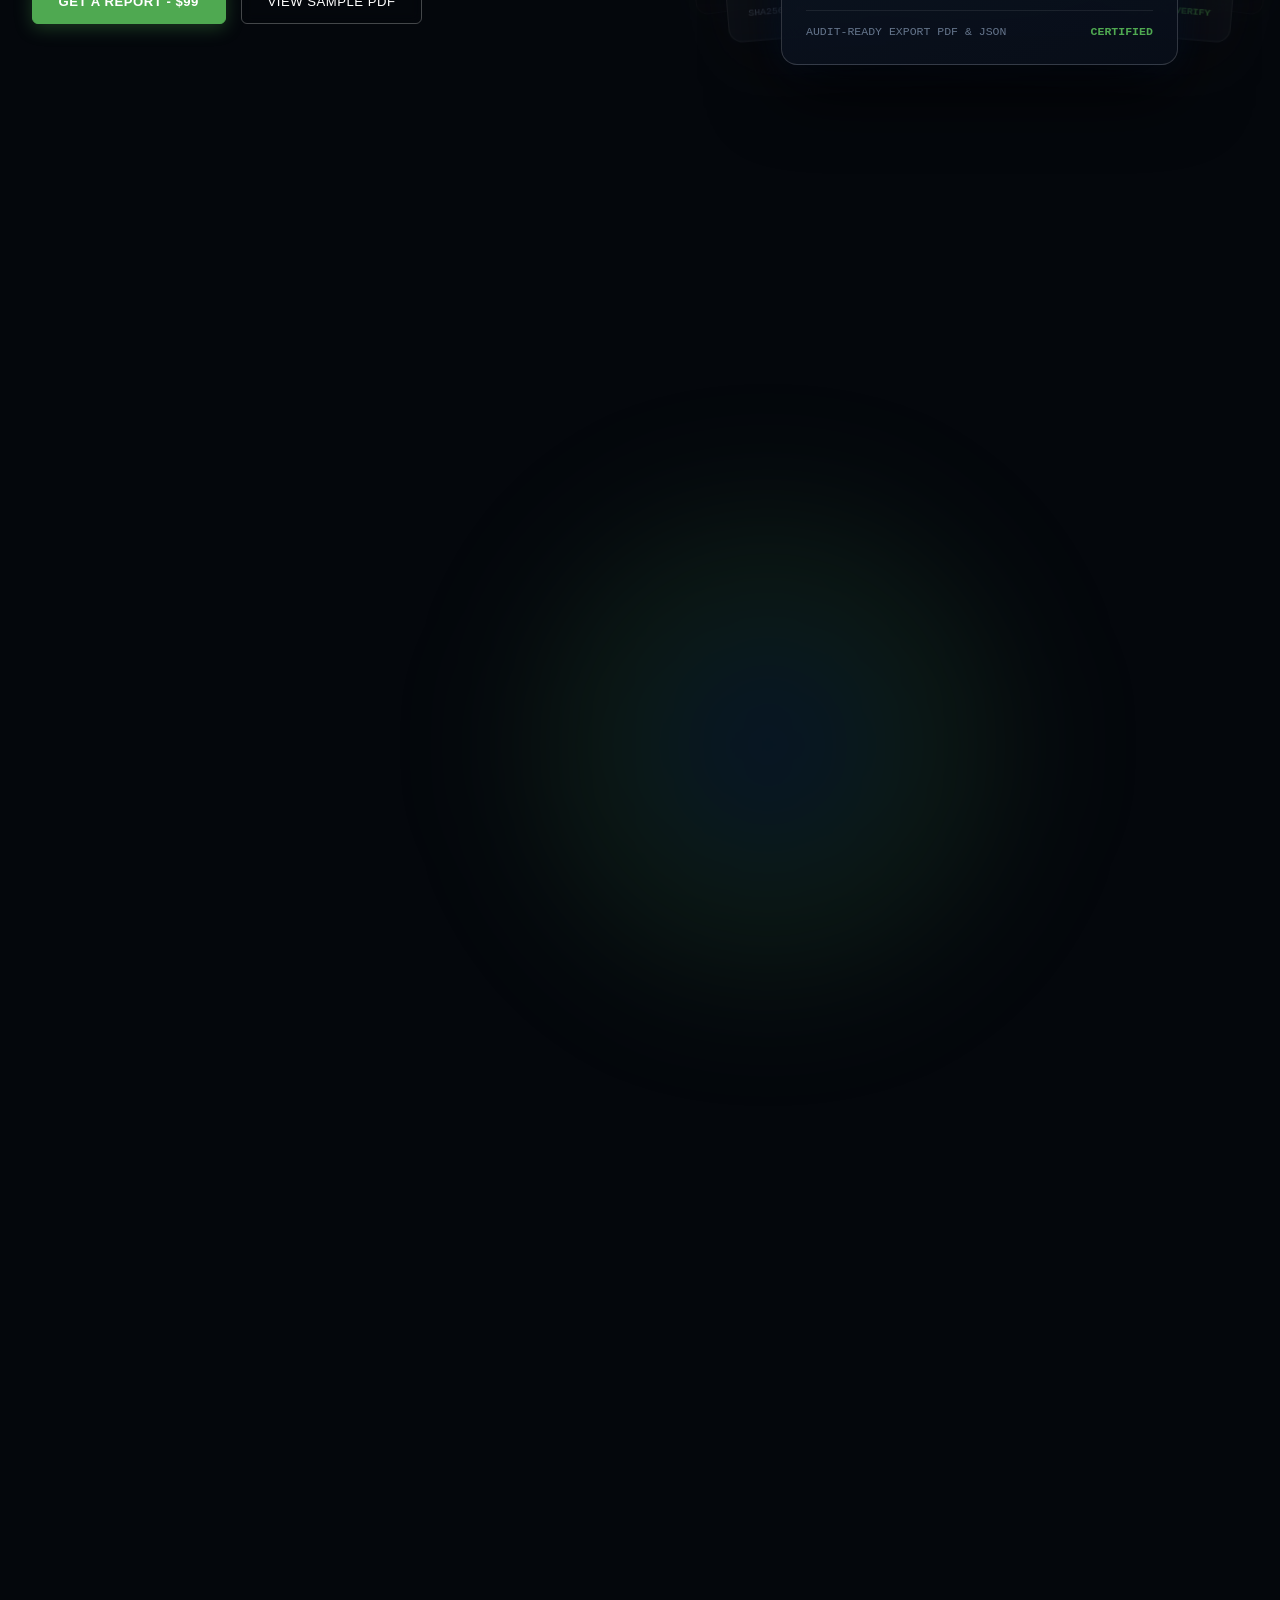
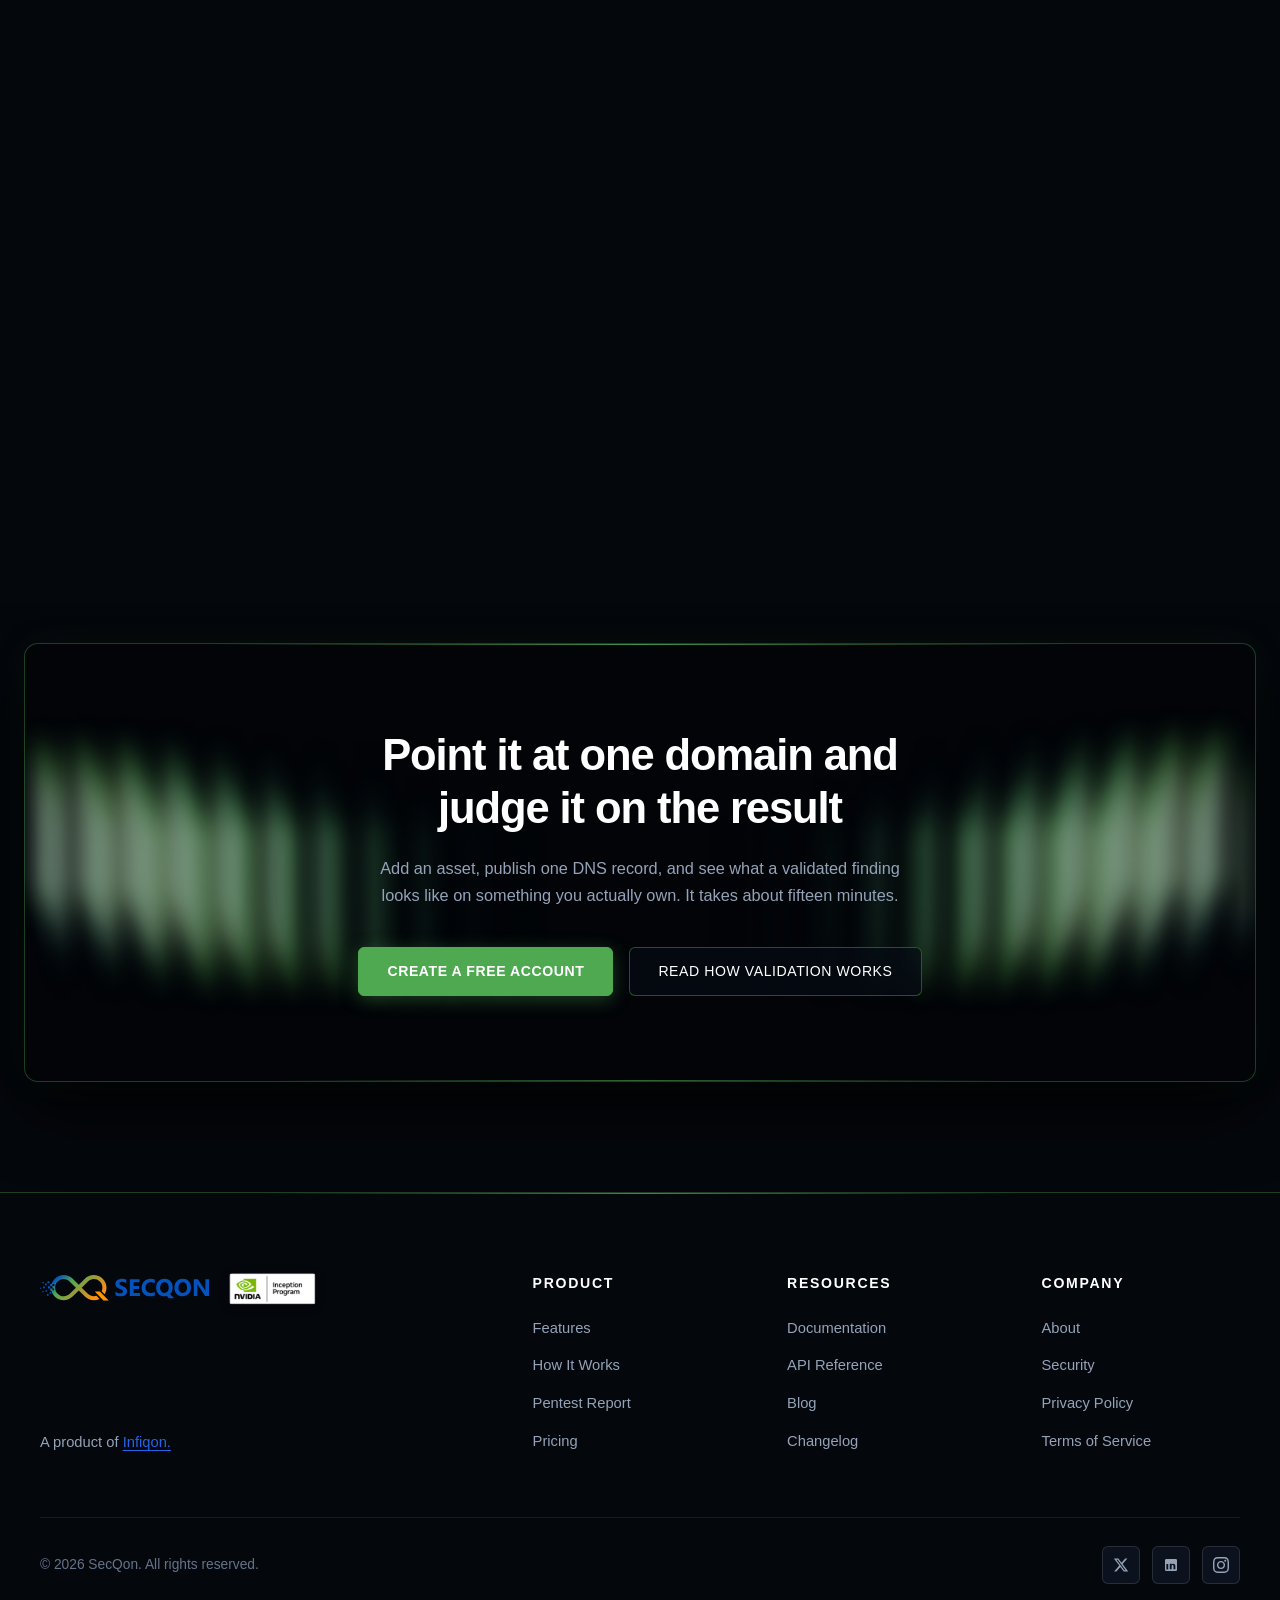
==== commit 927d6e5c: "feat: add landing page structure, styling, sections, and report pages" ====
--- a/index.html
+++ b/index.html
@@ -55,7 +55,7 @@
         </ul>
 
         <!-- Mobile duplicate of actions -->
-        <div class="header-actions mobile-only-actions">
+        <div class="header-actions mobile-header-actions mobile-only-actions">
           <a href="#login" class="btn btn-outline btn-login">Log in</a>
           <a href="#start-free" class="btn btn-primary btn-start">Start free</a>
         </div>
@@ -134,7 +134,7 @@
                 Four stages. You are involved in the first two, which take a few minutes, and then only when you want to
                 be.
               </p>
-            </div>
+          </div>
 
             <!-- The Showcase Card Container -->
             <div class="stages-card-container">
@@ -147,7 +147,7 @@
                   <p class="stage-desc">
                     Enter a domain, subdomain, IP or API base URL you own. No agent to install and nothing to deploy.
                   </p>
-                </div>
+              </div>
 
                 <div class="stage-visual">
                   <div class="stage1-diagram">
@@ -240,9 +240,9 @@
                       </defs>
                     </svg>
 
-                  </div>
-                </div>
-              </div>
+                </div>
+              </div>
+            </div>
 
               <!-- ================= STAGE 02: Prove it is yours (Matches reference image) ================= -->
               <div class="stage-panel" id="stage-1">
@@ -253,7 +253,7 @@
                     Publish one DNS TXT record, drop a file, or add a meta tag. Copy, paste, re-check. Nothing is
                     scanned until this passes.
                   </p>
-                </div>
+              </div>
                 <div class="stage-visual">
                   <div class="stage2-diagram">
                     <!-- Soft Green Ambient Radial Glow -->
@@ -329,9 +329,9 @@
                         </clipPath>
                       </defs>
                     </svg>
-                  </div>
-                </div>
-              </div>
+                </div>
+              </div>
+            </div>
 
               <!-- ================= STAGE 03: Scan and validate (Matches reference image) ================= -->
               <div class="stage-panel" id="stage-2">
@@ -342,7 +342,7 @@
                     SecQon tests the asset the way an external attacker would, then re-tests each candidate finding to
                     establish whether it is genuinely reachable and exploitable.
                   </p>
-                </div>
+              </div>
                 <div class="stage-visual">
                   <div class="stage3-diagram">
                     <!-- Soft Amber Ambient Glow -->
@@ -357,7 +357,7 @@
                             <foreignObject x="-1439.39" y="-1439.39" width="2878.78" height="2878.78">
                               <div xmlns="http://www.w3.org/1999/xhtml"
                                 style="background:conic-gradient(from 90deg,rgba(20, 19, 17, 1) 0deg,rgba(16, 185, 129, 1) 360deg);height:100%;width:100%;opacity:0.41">
-                              </div>
+                            </div>
                             </foreignObject>
                           </g>
                         </g>
@@ -463,9 +463,9 @@
                       </defs>
                     </svg>
 
-                  </div>
-                </div>
-              </div>
+                </div>
+              </div>
+            </div>
 
               <!-- ================= STAGE 04: Report and watch (Matches reference image) ================= -->
               <div class="stage-panel" id="stage-3">
@@ -476,7 +476,7 @@
                     Get an OWASP- and SOC 2-mapped report with evidence and fixes. Paid plans then re-test every day,
                     with vulnerability checks kept current, and alert you when something changes.
                   </p>
-                </div>
+              </div>
                 <div class="stage-visual">
                   <div class="stage4-diagram">
                     <!-- Soft Blue Ambient Radial Glow -->
@@ -584,15 +584,15 @@
                     </svg>
 
 
-                  </div>
-                </div>
-              </div>
-
-
-
-            </div> <!-- /stages-card-container -->
-
-          </div>
+                </div>
+              </div>
+            </div>
+
+
+
+          </div> <!-- /stages-card-container -->
+
+        </div>
         </div>
       </div>
     </section>
@@ -615,7 +615,7 @@
             </button>
             <span class="billing-cycle-label" id="labelAnnual">Annual</span>
             <span class="billing-badge-save">Save 17%</span>
-          </div>
+        </div>
         </div>
 
         <!-- 4 Cards Grid -->
@@ -628,7 +628,7 @@
               <div class="plan-price-row">
                 <span class="plan-price-amount">$0</span>
                 <span class="plan-price-suffix">forever</span>
-              </div>
+            </div>
               <p class="plan-description">Perfect for personal projects and initial assessment.</p>
 
               <div class="plan-features-divider"></div>
@@ -655,9 +655,9 @@
                   <span>No credit card required</span>
                 </li>
               </ul>
-            </div>
+          </div>
             <a href="#start-free" class="plan-action-btn btn-card-outline">GET STARTED FREE</a>
-          </div>
+        </div>
 
           <!-- Card 2: STARTER -->
           <div class="pricing-card">
@@ -667,7 +667,7 @@
                 <span class="plan-price-currency plan-price-sup">$</span>
                 <span class="plan-price-amount" data-monthly="49" data-annual="40">49</span>
                 <span class="plan-price-suffix">/mo</span>
-              </div>
+            </div>
               <p class="plan-description">For teams that need written reports and daily monitoring.</p>
 
               <div class="plan-features-divider"></div>
@@ -694,9 +694,9 @@
                   <span>Email notifications</span>
                 </li>
               </ul>
-            </div>
+          </div>
             <a href="#choose-starter" class="plan-action-btn btn-card-outline">CHOOSE STARTER</a>
-          </div>
+        </div>
 
           <!-- Card 3: GROWTH (Popular) -->
           <div class="pricing-card is-popular">
@@ -707,7 +707,7 @@
                 <span class="plan-price-currency plan-price-sup">$</span>
                 <span class="plan-price-amount" data-monthly="149" data-annual="124">149</span>
                 <span class="plan-price-suffix">/mo</span>
-              </div>
+            </div>
               <p class="plan-description">For growing teams with multiple assets and SPAs.</p>
 
               <div class="plan-features-divider"></div>
@@ -734,9 +734,9 @@
                   <span>API &amp; webhook integrations</span>
                 </li>
               </ul>
-            </div>
+          </div>
             <a href="#choose-growth" class="plan-action-btn btn-card-solid-green">CHOOSE GROWTH</a>
-          </div>
+        </div>
 
           <!-- Card 4: BUSINESS -->
           <div class="pricing-card">
@@ -746,7 +746,7 @@
                 <span class="plan-price-currency plan-price-sup">$</span>
                 <span class="plan-price-amount" data-monthly="399" data-annual="331">399</span>
                 <span class="plan-price-suffix">/mo</span>
-              </div>
+            </div>
               <p class="plan-description">For enterprises requiring automated pentests with real payloads.</p>
 
               <div class="plan-features-divider"></div>
@@ -773,9 +773,9 @@
                   <span>Dedicated support channel</span>
                 </li>
               </ul>
-            </div>
+          </div>
             <a href="#choose-business" class="plan-action-btn btn-card-outline">CHOOSE BUSINESS</a>
-          </div>
+        </div>
 
         </div>
 
@@ -788,29 +788,29 @@
               <span class="plan-price-currency plan-price-sup">$</span>
               <span class="one-off-price">99</span>
               <span class="one-off-period">/once</span>
-            </div>
+          </div>
             <p class="one-off-desc">You need one report, by a date, and not a subscription. 1 verified asset.</p>
-          </div>
+        </div>
 
           <div class="one-off-features-grid">
             <div class="one-off-feature-item">
               <span class="feature-chevron">&gt;</span>
               <span>One automated penetration test of one asset</span>
-            </div>
+          </div>
             <div class="one-off-feature-item">
               <span class="feature-chevron">&gt;</span>
               <span>Complete report with evidence and fixes</span>
-            </div>
+          </div>
             <div class="one-off-feature-item">
               <span class="feature-chevron">&gt;</span>
               <span>No subscription, no card kept on file</span>
-            </div>
-          </div>
+          </div>
+        </div>
 
           <div class="one-off-actions-grid">
             <a href="#buy-report" class="plan-action-btn btn-card-solid-green">BUY ONE REPORT</a>
-            <a href="#report-details" class="plan-action-btn btn-card-outline">WHAT IS IN THE REPORT</a>
-          </div>
+            <a href="pentest-report.html" class="plan-action-btn btn-card-outline">WHAT IS IN THE REPORT</a>
+        </div>
         </div>
     </section>
 
@@ -840,26 +840,26 @@
               <div class="security-image-track" id="securityImageTrack">
                 <div class="sec-image-slide" data-slide="0">
                   <img src="assets/images/nothingtest01.png" alt="Nothing is tested until you prove you own it">
-                </div>
+              </div>
                 <div class="sec-image-slide" data-slide="1">
                   <img src="assets/images/bounded02.png" alt="Bounded, rate-limited, non-destructive">
-                </div>
+              </div>
                 <div class="sec-image-slide" data-slide="2">
                   <img src="assets/images/internet03.png" alt="Internal addresses are refused">
-                </div>
+              </div>
                 <div class="sec-image-slide" data-slide="3">
                   <img src="assets/images/evidenc.png" alt="Evidence is redacted before any model sees it">
-                </div>
+              </div>
                 <div class="sec-image-slide" data-slide="4">
                   <img src="assets/images/dns05.png" alt="The free check really is passive">
-                </div>
+              </div>
                 <div class="sec-image-slide" data-slide="5">
                   <img src="assets/images/authorisation.png"
                     alt="Every authorisation is logged, and the log cannot be edited">
-                </div>
-              </div>
-            </div>
-          </div>
+              </div>
+            </div>
+          </div>
+        </div>
 
           <!-- Right: Scrolling Text Steps -->
           <div class="security-text-col">
@@ -873,8 +873,8 @@
                   DNS TXT, hosted file or meta tag. An unverified asset cannot be scanned — the gate is in the engine,
                   not the UI.
                 </p>
-              </div>
-            </div>
+            </div>
+          </div>
 
             <!-- Step 02 -->
             <div class="security-text-step" data-index="1">
@@ -886,8 +886,8 @@
                   system. Standard sends no attack payloads at all; the pentest tier sends real ones, which is what it
                   is for, and asks you to acknowledge that on every scan.
                 </p>
-              </div>
-            </div>
+            </div>
+          </div>
 
             <!-- Step 03 -->
             <div class="security-text-step" data-index="2">
@@ -898,8 +898,8 @@
                   Any target resolving to a private or reserved range is rejected before a packet leaves, and again
                   per-connection during the scan.
                 </p>
-              </div>
-            </div>
+            </div>
+          </div>
 
             <!-- Step 04 -->
             <div class="security-text-step" data-index="3">
@@ -910,8 +910,8 @@
                   Secrets, tokens and personal data are stripped in the pipeline rather than trusted to a prompt. Your
                   findings never train a model.
                 </p>
-              </div>
-            </div>
+            </div>
+          </div>
 
             <!-- Step 05 -->
             <div class="security-text-step" data-index="4">
@@ -923,8 +923,8 @@
                   ports
                   swept, no payload sent, no path requested beyond the one you give it.
                 </p>
-              </div>
-            </div>
+            </div>
+          </div>
 
             <!-- Step 06 -->
             <div class="security-text-step" data-index="5">
@@ -938,10 +938,10 @@
                   —
                   ask us and we will produce your organisation's log.
                 </p>
-              </div>
-            </div>
-
-          </div> <!-- /security-text-col -->
+            </div>
+          </div>
+
+        </div> <!-- /security-text-col -->
 
         </div> <!-- /security-sticky-showcase -->
       </div> <!-- /container security-container (Desktop) -->
@@ -962,7 +962,7 @@
                 We are a security vendor, so our own restraint is part of the product. These are enforced in the engine,
                 not promised in a policy document.
               </p>
-            </div>
+          </div>
 
             <!-- Mobile Showcase Cards Container (Image on top, Content below) -->
             <div class="security-mobile-card-container">
@@ -971,7 +971,7 @@
               <div class="security-deck-card active" data-index="0">
                 <div class="sec-card-media">
                   <img src="assets/images/nothingtest01.png" alt="Nothing is tested until you prove you own it">
-                </div>
+              </div>
                 <div class="sec-card-content">
                   <div class="sec-card-number">01</div>
                   <div class="sec-card-info">
@@ -980,15 +980,15 @@
                       DNS TXT, hosted file or meta tag. An unverified asset cannot be scanned — the gate is in the engine,
                       not the UI.
                     </p>
-                  </div>
-                </div>
-              </div>
+                </div>
+              </div>
+            </div>
 
               <!-- Card 02 -->
               <div class="security-deck-card" data-index="1">
                 <div class="sec-card-media">
                   <img src="assets/images/bounded02.png" alt="Bounded, rate-limited, non-destructive">
-                </div>
+              </div>
                 <div class="sec-card-content">
                   <div class="sec-card-number">02</div>
                   <div class="sec-card-info">
@@ -998,15 +998,15 @@
                       system. Standard sends no attack payloads at all; the pentest tier sends real ones, which is what it
                       is for, and asks you to acknowledge that on every scan.
                     </p>
-                  </div>
-                </div>
-              </div>
+                </div>
+              </div>
+            </div>
 
               <!-- Card 03 -->
               <div class="security-deck-card" data-index="2">
                 <div class="sec-card-media">
                   <img src="assets/images/internet03.png" alt="Internal addresses are refused">
-                </div>
+              </div>
                 <div class="sec-card-content">
                   <div class="sec-card-number">03</div>
                   <div class="sec-card-info">
@@ -1015,15 +1015,15 @@
                       Any target resolving to a private or reserved range is rejected before a packet leaves, and again
                       per-connection during the scan.
                     </p>
-                  </div>
-                </div>
-              </div>
+                </div>
+              </div>
+            </div>
 
               <!-- Card 04 -->
               <div class="security-deck-card" data-index="3">
                 <div class="sec-card-media">
                   <img src="assets/images/evidenc.png" alt="Evidence is redacted before any model sees it">
-                </div>
+              </div>
                 <div class="sec-card-content">
                   <div class="sec-card-number">04</div>
                   <div class="sec-card-info">
@@ -1032,15 +1032,15 @@
                       Secrets, tokens and personal data are stripped in the pipeline rather than trusted to a prompt. Your
                       findings never train a model.
                     </p>
-                  </div>
-                </div>
-              </div>
+                </div>
+              </div>
+            </div>
 
               <!-- Card 05 -->
               <div class="security-deck-card" data-index="4">
                 <div class="sec-card-media">
                   <img src="assets/images/dns05.png" alt="The free check really is passive">
-                </div>
+              </div>
                 <div class="sec-card-content">
                   <div class="sec-card-number">05</div>
                   <div class="sec-card-info">
@@ -1049,16 +1049,16 @@
                       A DNS lookup, a few short TLS handshakes and a couple of ordinary HTTPS GETs of your homepage. No
                       ports swept, no payload sent, no path requested beyond the one you give it.
                     </p>
-                  </div>
-                </div>
-              </div>
+                </div>
+              </div>
+            </div>
 
               <!-- Card 06 -->
               <div class="security-deck-card" data-index="5">
                 <div class="sec-card-media">
                   <img src="assets/images/authorisation.png"
                     alt="Every authorisation is logged, and the log cannot be edited">
-                </div>
+              </div>
                 <div class="sec-card-content">
                   <div class="sec-card-number">06</div>
                   <div class="sec-card-info">
@@ -1068,14 +1068,14 @@
                       every share link is written to an append-only, HMAC-chained record. There is no self-service view of
                       it yet — ask us and we will produce your organisation's log.
                     </p>
-                  </div>
-                </div>
-              </div>
-
-            </div> <!-- /security-mobile-card-container -->
-
-
-          </div>
+                </div>
+              </div>
+            </div>
+
+          </div> <!-- /security-mobile-card-container -->
+
+
+        </div>
         </div>
       </div>
     </section>
@@ -1160,22 +1160,22 @@
                     <span class="point-label">Scope and limitations stated clearly</span>
                   </button>
 
-                </div>
+              </div>
 
                 <div class="evidence-callout-container" id="evidenceCalloutWrap" aria-live="polite">
                   
                   <div class="evidence-callout-box">
                     <span class="evidence-callout-text" id="evidenceCalloutText">Mapped to the Trust Services criteria
                       your auditor works from.</span>
-                  </div>
-                </div>
-              </div>
+                </div>
+              </div>
+            </div>
 
               <div class="evidence-actions">
                 <a href="#buy-report" class="btn btn-evidence-buy">GET A REPORT - $99</a>
                 <a href="#sample-pdf" class="btn btn-evidence-sample">VIEW SAMPLE PDF</a>
-              </div>
-            </div>
+            </div>
+          </div>
             <div class="evidence-visual-col">
               <div class="evidence-deck-glow" aria-hidden="true"></div>
 
@@ -1187,11 +1187,11 @@
                     <div class="evidence-stage-point">
                       <span class="point-radio"></span>
                       <span class="point-label">Executive posture summary</span>
-                    </div>
+                  </div>
                     <div class="evidence-stage-callout">
                       <span class="evidence-callout-text">Mapped to the Trust Services criteria your auditor works from.</span>
-                    </div>
-                  </div>
+                  </div>
+                </div>
 
                   <div class="card-inner-box">
                     <div class="card-mockup-content">
@@ -1202,16 +1202,16 @@
                               stroke-width="2">
                               <path d="M12 22s8-4 8-10V5l-8-3-8 3v7c0 6 8 10 8 10z" />
                             </svg>
-                          </div>
+                        </div>
                           <span class="card-brand-tag">SECQON QUALITY REPORT</span>
-                        </div>
+                      </div>
                         <span class="card-header-meta">#SQ-8821 • OCT 2026</span>
-                      </div>
+                    </div>
 
                       <div class="card-title-group">
                         <h3 class="card-entity-title">Acme Systems</h3>
                         <p class="card-entity-sub">External Perimeter &amp; Attack Surface Audit</p>
-                      </div>
+                    </div>
 
                       <div class="card-score-banner">
                         <div class="score-left-wrap">
@@ -1219,39 +1219,39 @@
                           <div class="score-desc-wrap">
                             <span class="score-desc-title">2 findings require attention</span>
                             <span class="score-desc-status">Moderate Risk Rating</span>
-                          </div>
-                        </div>
+                        </div>
+                      </div>
                         <div class="score-radar-wrap" title="Continuous surface monitoring">
                           <div class="radar-circle-outer"></div>
                           <div class="radar-circle-inner"></div>
                           <div class="radar-dot"></div>
-                        </div>
-                      </div>
+                      </div>
+                    </div>
 
                       <div class="card-findings-list">
                         <div class="card-finding-row">
                           <div class="finding-title-wrap">
                             <span class="finding-dot red"></span>
                             <span>Exposed admin API endpoint</span>
-                          </div>
+                        </div>
                           <span class="finding-badge badge-high">HIGH</span>
-                        </div>
+                      </div>
                         <div class="card-finding-row">
                           <div class="finding-title-wrap">
                             <span class="finding-dot amber"></span>
                             <span>TLS 1.1 cipher suites enabled</span>
-                          </div>
+                        </div>
                           <span class="finding-badge badge-med">MED</span>
-                        </div>
+                      </div>
                         <div class="card-finding-row">
                           <div class="finding-title-wrap">
                             <span class="finding-dot blue"></span>
                             <span>Content-Security-Policy missing</span>
-                          </div>
+                        </div>
                           <span class="finding-badge badge-low">LOW</span>
-                        </div>
-                      </div>
-                    </div>
+                      </div>
+                    </div>
+                  </div>
 
                     <div class="card-footer-bar">
                       <span>AUDIT SCOPE: 1 APEX, 4 SUBDOMAINS</span>
@@ -1261,10 +1261,10 @@
                           <polyline points="20 6 9 17 4 12" />
                         </svg>
                         <span>SOC 2 MAPPED</span>
-                      </div>
-                    </div>
-                  </div>
-                </div>
+                    </div>
+                  </div>
+                </div>
+              </div>
 
 
                 <div class="evidence-card cards" id="card-1" data-card-index="1" role="tabpanel">
@@ -1273,11 +1273,11 @@
                     <div class="evidence-stage-point">
                       <span class="point-radio"></span>
                       <span class="point-label">Exploitability verdict per finding</span>
-                    </div>
+                  </div>
                     <div class="evidence-stage-callout">
                       <span class="evidence-callout-text">Every finding tested with real payloads to confirm actual exploitability.</span>
-                    </div>
-                  </div>
+                  </div>
+                </div>
 
                   <div class="card-inner-box">
                     <div class="card-mockup-content">
@@ -1291,16 +1291,16 @@
                               <line x1="12" y1="8" x2="12" y2="12" />
                               <line x1="12" y1="16" x2="12.01" y2="16" />
                             </svg>
-                          </div>
+                        </div>
                           <span class="card-brand-tag" style="color: #f87171;">EXPLOITABILITY ENGINE</span>
-                        </div>
+                      </div>
                         <span class="card-header-meta">CVSS 8.8 HIGH</span>
-                      </div>
+                    </div>
 
                       <div class="card-title-group">
                         <h3 class="card-entity-title">Finding #01: Admin Route</h3>
                         <p class="card-entity-sub">Target: https://api.acme.com/v1/admin/export</p>
-                      </div>
+                    </div>
 
                       <div class="card-score-banner"
                         style="border-left-color: #ef4444; background: rgba(38, 20, 26, 0.65);">
@@ -1310,43 +1310,43 @@
                           <div class="score-desc-wrap">
                             <span class="score-desc-title">Real Payload Execution Confirmed</span>
                             <span class="score-desc-status">0 False Positives • Proven Bypass</span>
-                          </div>
-                        </div>
-                      </div>
+                        </div>
+                      </div>
+                    </div>
 
                       <div class="card-findings-list">
                         <div class="card-finding-row">
                           <div class="finding-title-wrap">
                             <span class="finding-dot red"></span>
                             <span>Payload response status</span>
-                          </div>
+                        </div>
                           <span class="finding-badge badge-high">HTTP 200 OK</span>
-                        </div>
+                      </div>
                         <div class="card-finding-row">
                           <div class="finding-title-wrap">
                             <span class="finding-dot amber"></span>
                             <span>Auth bypass vector</span>
-                          </div>
+                        </div>
                           <span class="finding-badge badge-med">HEADER SPOOF</span>
-                        </div>
+                      </div>
                         <div class="card-finding-row">
                           <div class="finding-title-wrap">
                             <span class="finding-dot green"></span>
                             <span>Impacted permission roles</span>
-                          </div>
+                        </div>
                           <span class="finding-badge badge-ok">SUPER-ADMIN</span>
-                        </div>
-                      </div>
-                    </div>
+                      </div>
+                    </div>
+                  </div>
 
                     <div class="card-footer-bar">
                       <span>EXECUTION BOUND: SAFE NON-DESTRUCTIVE</span>
                       <div class="card-footer-badge">
                         <span>HMAC ATTESTED</span>
-                      </div>
-                    </div>
-                  </div>
-                </div>
+                    </div>
+                  </div>
+                </div>
+              </div>
 
 
                 <div class="evidence-card cards" id="card-2" data-card-index="2" role="tabpanel">
@@ -1355,11 +1355,11 @@
                     <div class="evidence-stage-point">
                       <span class="point-radio"></span>
                       <span class="point-label">Reproducible evidence and fixes</span>
-                    </div>
+                  </div>
                     <div class="evidence-stage-callout">
                       <span class="evidence-callout-text">Full curl commands, request/response headers, and copy-paste remediation.</span>
-                    </div>
-                  </div>
+                  </div>
+                </div>
 
                   <div class="card-inner-box">
                     <div class="card-mockup-content">
@@ -1372,16 +1372,16 @@
                               <polyline points="16 18 22 12 16 6" />
                               <polyline points="8 6 2 12 8 18" />
                             </svg>
-                          </div>
+                        </div>
                           <span class="card-brand-tag" style="color: #7dd3fc;">EVIDENCE &amp; REMEDIATION</span>
-                        </div>
+                      </div>
                         <span class="card-header-meta">REPRO_V1.CURL</span>
-                      </div>
+                    </div>
 
                       <div class="card-title-group">
                         <h3 class="card-entity-title">Exact Proof &amp; Patch</h3>
                         <p class="card-entity-sub">Give developers the command to reproduce and the fix to apply</p>
-                      </div>
+                    </div>
 
                       <div class="card-code-block">
                         <div><span class="code-prompt">$ </span><span class="code-kw">curl</span> <span
@@ -1389,7 +1389,7 @@
                         <div style="padding-left: 14px;"><span class="code-arg">-H "X-Forwarded-Host:
                             internal.acme"</span></div>
                         <div class="code-out">&lt; HTTP/2 200 OK<br>&lt; {"status":"authorized","role":"admin"}</div>
-                      </div>
+                    </div>
 
                       <div class="card-finding-row"
                         style="background: rgba(16, 38, 22, 0.6); border-color: rgba(79, 169, 81, 0.3);">
@@ -1397,19 +1397,19 @@
                           <span class="finding-dot green"></span>
                           <span style="color: #bbf7d0; font-family: monospace; font-size: 0.8rem;">+ proxy_set_header
                             X-Forwarded-Host $host;</span>
-                        </div>
+                      </div>
                         <span class="finding-badge badge-ok">FIX READY</span>
-                      </div>
-                    </div>
+                    </div>
+                  </div>
 
                     <div class="card-footer-bar">
                       <span>ONE-CLICK INSTANT RE-TEST</span>
                       <div class="card-footer-badge">
                         <span>PASSIVE VERIFY</span>
-                      </div>
-                    </div>
-                  </div>
-                </div>
+                    </div>
+                  </div>
+                </div>
+              </div>
 
 
                 <div class="evidence-card cards" id="card-3" data-card-index="3" role="tabpanel">
@@ -1418,11 +1418,11 @@
                     <div class="evidence-stage-point">
                       <span class="point-radio"></span>
                       <span class="point-label">OWASP Top 10 and SOC 2 mapping</span>
-                    </div>
+                  </div>
                     <div class="evidence-stage-callout">
                       <span class="evidence-callout-text">Direct cross-references to OWASP Top 10 (2021) and SOC 2 trust criteria.</span>
-                    </div>
-                  </div>
+                  </div>
+                </div>
 
                   <div class="card-inner-box">
                     <div class="card-mockup-content">
@@ -1435,57 +1435,57 @@
                               <path d="M14 2H6a2 2 0 0 0-2 2v16a2 2 0 0 0 2 2h12a2 2 0 0 0 2-2V8z" />
                               <polyline points="14 2 14 8 20 8" />
                             </svg>
-                          </div>
+                        </div>
                           <span class="card-brand-tag" style="color: #c084fc;">AUDITOR CROSS-WALK</span>
-                        </div>
+                      </div>
                         <span class="card-header-meta">AICPA &amp; OWASP</span>
-                      </div>
+                    </div>
 
                       <div class="card-title-group">
                         <h3 class="card-entity-title">Compliance Mapping</h3>
                         <p class="card-entity-sub">Dated, scoped findings mapped directly for your auditor</p>
-                      </div>
+                    </div>
 
                       <div class="card-findings-list">
                         <div class="card-finding-row">
                           <div class="finding-title-wrap">
                             <span class="finding-dot red"></span>
                             <span>OWASP A01:2021 — Broken Access</span>
-                          </div>
+                        </div>
                           <span class="finding-badge badge-high">DEFICIENT</span>
-                        </div>
+                      </div>
                         <div class="card-finding-row">
                           <div class="finding-title-wrap">
                             <span class="finding-dot amber"></span>
                             <span>OWASP A05:2021 — Security Misconfig</span>
-                          </div>
+                        </div>
                           <span class="finding-badge badge-med">ATTENTION</span>
-                        </div>
+                      </div>
                         <div class="card-finding-row">
                           <div class="finding-title-wrap">
                             <span class="finding-dot green"></span>
                             <span>SOC 2 CC6.1 — Logical Access Controls</span>
-                          </div>
+                        </div>
                           <span class="finding-badge badge-ok">MAPPED</span>
-                        </div>
+                      </div>
                         <div class="card-finding-row">
                           <div class="finding-title-wrap">
                             <span class="finding-dot green"></span>
                             <span>SOC 2 CC7.1 — Vulnerability Monitoring</span>
-                          </div>
+                        </div>
                           <span class="finding-badge badge-ok">VALIDATED</span>
-                        </div>
-                      </div>
-                    </div>
+                      </div>
+                    </div>
+                  </div>
 
                     <div class="card-footer-bar">
                       <span>AUDIT-READY EXPORT PDF &amp; JSON</span>
                       <div class="card-footer-badge">
                         <span>CERTIFIED</span>
-                      </div>
-                    </div>
-                  </div>
-                </div>
+                    </div>
+                  </div>
+                </div>
+              </div>
 
 
                 <div class="evidence-card cards" id="card-4" data-card-index="4" role="tabpanel">
@@ -1494,11 +1494,11 @@
                     <div class="evidence-stage-point">
                       <span class="point-radio"></span>
                       <span class="point-label">Scope and limitations stated clearly</span>
-                    </div>
+                  </div>
                     <div class="evidence-stage-callout">
                       <span class="evidence-callout-text">Clear boundaries, tested targets, and time-stamped cryptographically signed records.</span>
-                    </div>
-                  </div>
+                  </div>
+                </div>
 
                   <div class="card-inner-box">
                     <div class="card-mockup-content">
@@ -1511,62 +1511,62 @@
                               <rect x="3" y="11" width="18" height="11" rx="2" ry="2" />
                               <path d="M7 11V7a5 5 0 0 1 10 0v4" />
                             </svg>
-                          </div>
+                        </div>
                           <span class="card-brand-tag" style="color: #4fa951;">ATTESTATION CERTIFICATE</span>
-                        </div>
+                      </div>
                         <span class="card-header-meta">HMAC-CHAINED</span>
-                      </div>
+                    </div>
 
                       <div class="card-title-group">
                         <h3 class="card-entity-title">Attested Scope Record</h3>
                         <p class="card-entity-sub">No ambiguity on targets, methods, or authorization</p>
-                      </div>
+                    </div>
 
                       <div class="card-findings-list">
                         <div class="card-finding-row">
                           <div class="finding-title-wrap">
                             <span class="finding-dot green"></span>
                             <span>Verified Assets In Scope</span>
-                          </div>
+                        </div>
                           <span class="finding-badge badge-ok">acme.com + 4 hosts</span>
-                        </div>
+                      </div>
                         <div class="card-finding-row">
                           <div class="finding-title-wrap">
                             <span class="finding-dot green"></span>
                             <span>Ownership Proof Mechanism</span>
-                          </div>
+                        </div>
                           <span class="finding-badge badge-ok">DNS TXT VERIFIED</span>
-                        </div>
+                      </div>
                         <div class="card-finding-row">
                           <div class="finding-title-wrap">
                             <span class="finding-dot blue"></span>
                             <span>Non-destructive Rate Ceiling</span>
-                          </div>
+                        </div>
                           <span class="finding-badge badge-low">&lt; 10 REQ/SEC</span>
-                        </div>
+                      </div>
                         <div class="card-finding-row">
                           <div class="finding-title-wrap">
                             <span class="finding-dot blue"></span>
                             <span>Out-of-Scope Exclusions</span>
-                          </div>
+                        </div>
                           <span class="finding-badge badge-low">3RD-PARTY SAAS</span>
-                        </div>
-                      </div>
-                    </div>
+                      </div>
+                    </div>
+                  </div>
 
                     <div class="card-footer-bar">
                       <span>SHA256: e8b941...c291</span>
                       <div class="card-footer-badge">
                         <span>IMMUTABLE LEDGER</span>
-                      </div>
-                    </div>
-                  </div>
-                </div>
-
-              </div>
-            </div>
-
-          </div>
+                    </div>
+                  </div>
+                </div>
+              </div>
+
+            </div>
+          </div>
+
+        </div>
         </div>
       </div>
     </section>
@@ -1589,8 +1589,8 @@
             <div class="judge-actions">
               <a href="#start-free" class="btn btn-judge-green">CREATE A FREE ACCOUNT</a>
               <a href="#how-it-works" class="btn btn-judge-outline">READ HOW VALIDATION WORKS</a>
-            </div>
-          </div>
+          </div>
+        </div>
 
         </div> <!-- /judge-card -->
       </div> <!-- /judge-container -->
@@ -1609,8 +1609,8 @@
             </a>
             <div class="footer-partner-badge">
               <img src="assets/images/nvidia-inception.svg" alt="NVIDIA Inception Program" class="footer-partner-img">
-            </div>
-          </div>
+          </div>
+        </div>
           <p class="footer-product-by">
             A product of <a href="https://infiqon.com" target="_blank" rel="noopener noreferrer" class="footer-infiqon-link">Infiqon.</a>
           </p>
@@ -1622,7 +1622,7 @@
           <ul class="footer-links-list">
             <li><a href="#what-we-check" class="footer-link">Features</a></li>
             <li><a href="#how-it-works" class="footer-link">How It Works</a></li>
-            <li><a href="#report-details" class="footer-link">Reports</a></li>
+            <li><a href="pentest-report.html" class="footer-link">Pentest Report</a></li>
             <li><a href="#pricing" class="footer-link">Pricing</a></li>
           </ul>
         </div>
--- a/assets/css/style.css
+++ b/assets/css/style.css
@@ -12,6 +12,7 @@
 @import url('./sections/judge.css');
 @import url('./sections/proves.css');
 @import url('./sections/footer.css');
+@import url('./sections/pentest-report.css');
 
 /* CSS Variables & Design Tokens */
 :root {
--- a/assets/css/sections/header.css
+++ b/assets/css/sections/header.css
@@ -7,7 +7,7 @@
   top: 0;
   left: 0;
   width: 100%;
-  z-index: 50;
+  z-index: 100;
   padding: 26px 0;
   background: transparent;
 }
@@ -83,8 +83,12 @@
   flex-shrink: 0;
 }
 
-.mobile-only-actions {
-  display: none;
+/* Hide mobile action buttons on desktop */
+@media (min-width: 1025px) {
+  .mobile-only-actions,
+  .mobile-header-actions {
+    display: none !important;
+  }
 }
 
 .btn-login {
@@ -127,15 +131,23 @@
   background: transparent;
   border: none;
   cursor: pointer;
-  padding: 6px;
-  color: #ffffff;
-  border-radius: 4px;
+  padding: 8px;
+  color: #ffffff;
+  border-radius: 6px;
+  position: relative;
+  z-index: 110;
+  transition: background-color var(--transition-fast);
+}
+
+.mobile-nav-toggle:hover {
+  background: rgba(255, 255, 255, 0.08);
 }
 
 .mobile-nav-toggle svg {
   width: 24px;
   height: 24px;
   stroke: currentColor;
+  display: block;
 }
 
 .mobile-nav-toggle line {
@@ -152,9 +164,10 @@
   position: fixed;
   inset: 0;
   background: rgba(0, 0, 0, 0.65);
-  backdrop-filter: blur(4px);
-  -webkit-backdrop-filter: blur(4px);
-  z-index: 52;
+  backdrop-filter: blur(6px);
+  -webkit-backdrop-filter: blur(6px);
+  z-index: 95;
+  pointer-events: auto;
 }
 
 body.nav-open .mobile-nav-toggle line:nth-child(1) {
@@ -193,14 +206,24 @@
 /* Mobile & Tablet Navigation (< 1024px) */
 @media (max-width: 1024px) {
   .site-header {
+    position: absolute;
+    top: 0;
+    left: 0;
+    width: 100%;
+    z-index: 100;
     padding: 18px 0;
+    background: transparent;
+    backdrop-filter: none;
+    -webkit-backdrop-filter: none;
+    border-bottom: none;
   }
 
   .header-container {
     display: flex;
     justify-content: space-between;
     align-items: center;
-    padding: 0 28px;
+    padding: 0 24px;
+    width: 100%;
   }
 
   .desktop-actions {
@@ -208,25 +231,10 @@
     margin-left: 0;
   }
 
-  .mobile-only-actions {
+  .mobile-nav-toggle {
     display: flex;
-    flex-direction: column;
-    width: 100%;
-    gap: 12px;
-    margin-top: 16px;
-    padding-top: 20px;
-    border-top: 1px solid rgba(255, 255, 255, 0.08);
-  }
-
-  .mobile-only-actions .btn {
-    width: 100%;
-    text-align: center;
-    padding: 10px 18px;
-  }
-
-  .mobile-nav-toggle {
-    display: block;
-    z-index: 60;
+    align-items: center;
+    justify-content: center;
   }
 
   .nav-menu-wrapper {
@@ -234,20 +242,21 @@
     position: fixed;
     top: 0;
     right: -100%;
-    width: 300px;
-    max-width: 85vw;
+    width: 310px;
+    max-width: 86vw;
     height: 100vh;
     height: 100dvh;
-    background: #080a11;
-    border-left: 1px solid rgba(255, 255, 255, 0.1);
-    padding: 85px 28px 40px;
+    background: #0c1220;
+    background: linear-gradient(180deg, #0e1728 0%, #070c18 100%);
+    border-left: 1px solid rgba(255, 255, 255, 0.15);
+    padding: 80px 24px 36px;
     flex-direction: column;
     justify-content: flex-start;
     align-items: flex-start;
-    gap: 28px;
+    gap: 24px;
     transition: right 0.3s cubic-bezier(0.4, 0, 0.2, 1);
-    z-index: 55;
-    box-shadow: -15px 0 40px rgba(0, 0, 0, 0.8);
+    z-index: 105;
+    box-shadow: -15px 0 50px rgba(0, 0, 0, 0.85);
     overflow-y: auto;
   }
 
@@ -258,22 +267,93 @@
   .nav-menu {
     flex-direction: column;
     align-items: flex-start;
-    gap: 20px;
+    gap: 8px;
     width: 100%;
   }
 
   .nav-link {
-    font-size: 1.05rem;
+    font-size: 1rem;
+    font-weight: 500;
+    color: #cbd5e1;
     display: block;
     width: 100%;
-    padding: 8px 0;
+    padding: 10px 14px;
+    border-radius: 8px;
+    transition: all var(--transition-fast);
+  }
+
+  .nav-link:hover,
+  .nav-link:focus {
+    color: #ffffff;
+    background: rgba(255, 255, 255, 0.08);
+  }
+
+  .nav-link.active {
+    color: #4ade80 !important;
+    background: rgba(79, 169, 81, 0.14);
+    border: 1px solid rgba(79, 169, 81, 0.3);
+    font-weight: 600;
+  }
+
+  .mobile-only-actions,
+  .mobile-header-actions {
+    display: none;
+    flex-direction: column;
+    width: 100%;
+    gap: 12px;
+    margin-top: 14px;
+    padding-top: 20px;
+    border-top: 1px solid rgba(255, 255, 255, 0.1);
+  }
+
+  .nav-menu-wrapper.active .mobile-only-actions,
+  .nav-menu-wrapper.active .mobile-header-actions {
+    display: flex !important;
+  }
+
+  .mobile-only-actions .btn,
+  .mobile-header-actions .btn {
+    width: 100%;
+    text-align: center;
+    padding: 11px 18px;
+    font-size: 0.92rem;
+    border-radius: 8px;
+    font-weight: 600;
+  }
+
+  .mobile-only-actions .btn-login,
+  .mobile-header-actions .btn-login {
+    background: rgba(255, 255, 255, 0.06);
+    border: 1px solid rgba(255, 255, 255, 0.2);
+    color: #ffffff;
+  }
+
+  .mobile-only-actions .btn-login:hover,
+  .mobile-header-actions .btn-login:hover {
+    background: rgba(255, 255, 255, 0.12);
+    border-color: rgba(255, 255, 255, 0.35);
+  }
+
+  .mobile-only-actions .btn-start,
+  .mobile-header-actions .btn-start {
+    background-color: var(--accent-green);
+    border-color: var(--accent-green);
+    color: #ffffff;
+    box-shadow: 0 4px 16px rgba(79, 169, 81, 0.35);
+  }
+
+  .mobile-only-actions .btn-start:hover,
+  .mobile-header-actions .btn-start:hover {
+    background-color: var(--accent-green-hover);
+    border-color: var(--accent-green-hover);
+    box-shadow: 0 6px 20px rgba(79, 169, 81, 0.5);
   }
 }
 
 /* Small Mobile Screens */
 @media (max-width: 640px) {
   .site-header {
-    padding: 16px 0;
+    padding: 12px 0;
   }
 
   .header-container {
@@ -281,6 +361,6 @@
   }
 
   .logo-icon {
-    height: 25px;
-  }
-}
+    height: 24px;
+  }
+}
--- a/assets/css/sections/security.css
+++ b/assets/css/sections/security.css
@@ -11,7 +11,7 @@
   width: 100%;
   background-color: var(--bg-dark);
   color: var(--text-primary);
-  padding: 60px 0 140px;
+  padding: 60px 0 60px;
   z-index: 22;
 }
 
@@ -81,7 +81,7 @@
   display: flex;
   align-items: center;
   justify-content: center;
-  border-radius: 18px;
+  border-radius: 0;
 }
 
 /* Vertical Image Sliding Track */
@@ -90,7 +90,7 @@
   height: 100%;
   display: flex;
   flex-direction: column;
-  transition: transform 0.65s cubic-bezier(0.22, 1, 0.36, 1);
+  transition: transform 0.52s cubic-bezier(0.25, 1, 0.5, 1);
   will-change: transform;
 }
 
@@ -106,6 +106,7 @@
   justify-content: center;
   padding: 0;
   overflow: hidden;
+  border-radius: 0;
 }
 
 .sec-image-slide img {
@@ -117,7 +118,7 @@
   object-fit: cover;
   object-position: center;
   display: block;
-  border-radius: 18px;
+  border-radius: 0;
   filter: drop-shadow(0 6px 20px rgba(0, 0, 0, 0.5));
 }
 
@@ -128,7 +129,7 @@
   display: flex;
   flex-direction: column;
   width: 100%;
-  padding: 40px 0 120px;
+  padding: 0 0 40px;
 }
 
 .security-text-step {
@@ -141,12 +142,13 @@
   flex-direction: column;
   justify-content: center;
   padding: 0;
-  margin-bottom: 25vh;
+  margin-bottom: 12vh;
   opacity: 0.22;
-  filter: blur(0.4px);
-  transform: translateY(14px);
-  transition: opacity 0.5s ease, filter 0.5s ease, transform 0.5s ease;
+
+
+  transition: opacity 0.35s ease;
   cursor: pointer;
+  will-change: opacity;
 }
 
 .security-text-step:first-child {
@@ -154,13 +156,19 @@
 }
 
 .security-text-step:last-child {
-  margin-bottom: 35vh;
+  margin-bottom: 0;
 }
 
 .security-text-step.active {
   opacity: 1;
-  filter: blur(0);
-  transform: translateY(0);
+
+
+}
+
+.security-text-step.passed {
+  opacity: 0.22;
+
+
 }
 
 .security-card-number {
@@ -215,7 +223,7 @@
 @media (max-width: 1300px) and (min-width: 993px) {
   .security-section {
     --sec-visual-width: min(calc(100vh * (648 / 577)), 52vw);
-    padding: 50px 0 110px;
+    padding: 50px 0 60px;
   }
 
   .security-sticky-showcase {
@@ -364,7 +372,7 @@
     box-shadow: none;
     overflow: visible;
     transform-origin: center center;
-    will-change: transform, opacity;
+    will-change: opacity;
     pointer-events: none;
     opacity: 0;
     visibility: hidden;
--- a/assets/css/sections/evidence.css
+++ b/assets/css/sections/evidence.css
@@ -99,7 +99,7 @@
   font-family: var(--font-display);
   font-size: clamp(2.4rem, 4.2vw, 3.8rem);
   font-weight: 400;
-  line-height: 1.15;
+  line-height: 1;
   letter-spacing: -0.028em;
   color: #ffffff;
   margin-bottom: clamp(8px, 1.8vh, 20px);
@@ -117,6 +117,7 @@
   margin-bottom: clamp(10px, 2.2vh, 28px);
   font-weight: 400;
   max-width: 520px;
+  margin: 20px 0px;
 }
 
 /* --------------------------------------------------------------------------
@@ -295,6 +296,7 @@
 }
 
 .evidence-actions {
+  margin-top: 10px;
   display: flex;
   align-items: center;
   gap: clamp(10px, 1.2vw, 16px);
@@ -1033,7 +1035,7 @@
   }
 
   .evidence-desc {
-    margin-bottom: clamp(8px, 1.6vh, 18px);
+    margin: 20px 0;
   }
 
   .evidence-points-wrapper {
@@ -1133,7 +1135,8 @@
   }
 
   .evidence-desc {
-    margin-bottom: clamp(6px, 1.4vh, 12px);
+    /* margin-bottom: clamp(6px, 1.4vh, 12px); */
+    margin: 20px 0;
   }
 
   .evidence-points-wrapper {
@@ -1965,11 +1968,14 @@
     font-size: 0.63rem;
     line-height: 1.22;
     margin-bottom: 4px;
+    margin-top: 5px;
+    text-align: center;
   }
 
   .evidence-card-stage-header {
-    gap: 2px;
-    margin-bottom: 2px;
+    padding-top: 6px;
+    gap: 8px;
+    margin-bottom: 6px;
   }
 
   .evidence-stage-point {
--- a/assets/css/sections/proves.css
+++ b/assets/css/sections/proves.css
@@ -7,7 +7,7 @@
   position: relative;
   width: 100%;
   background-color: var(--bg-dark);
-  padding: 130px 24px 150px;
+  padding: 92px 24px 92px;
   text-align: center;
   overflow: hidden;
   z-index: 24;
